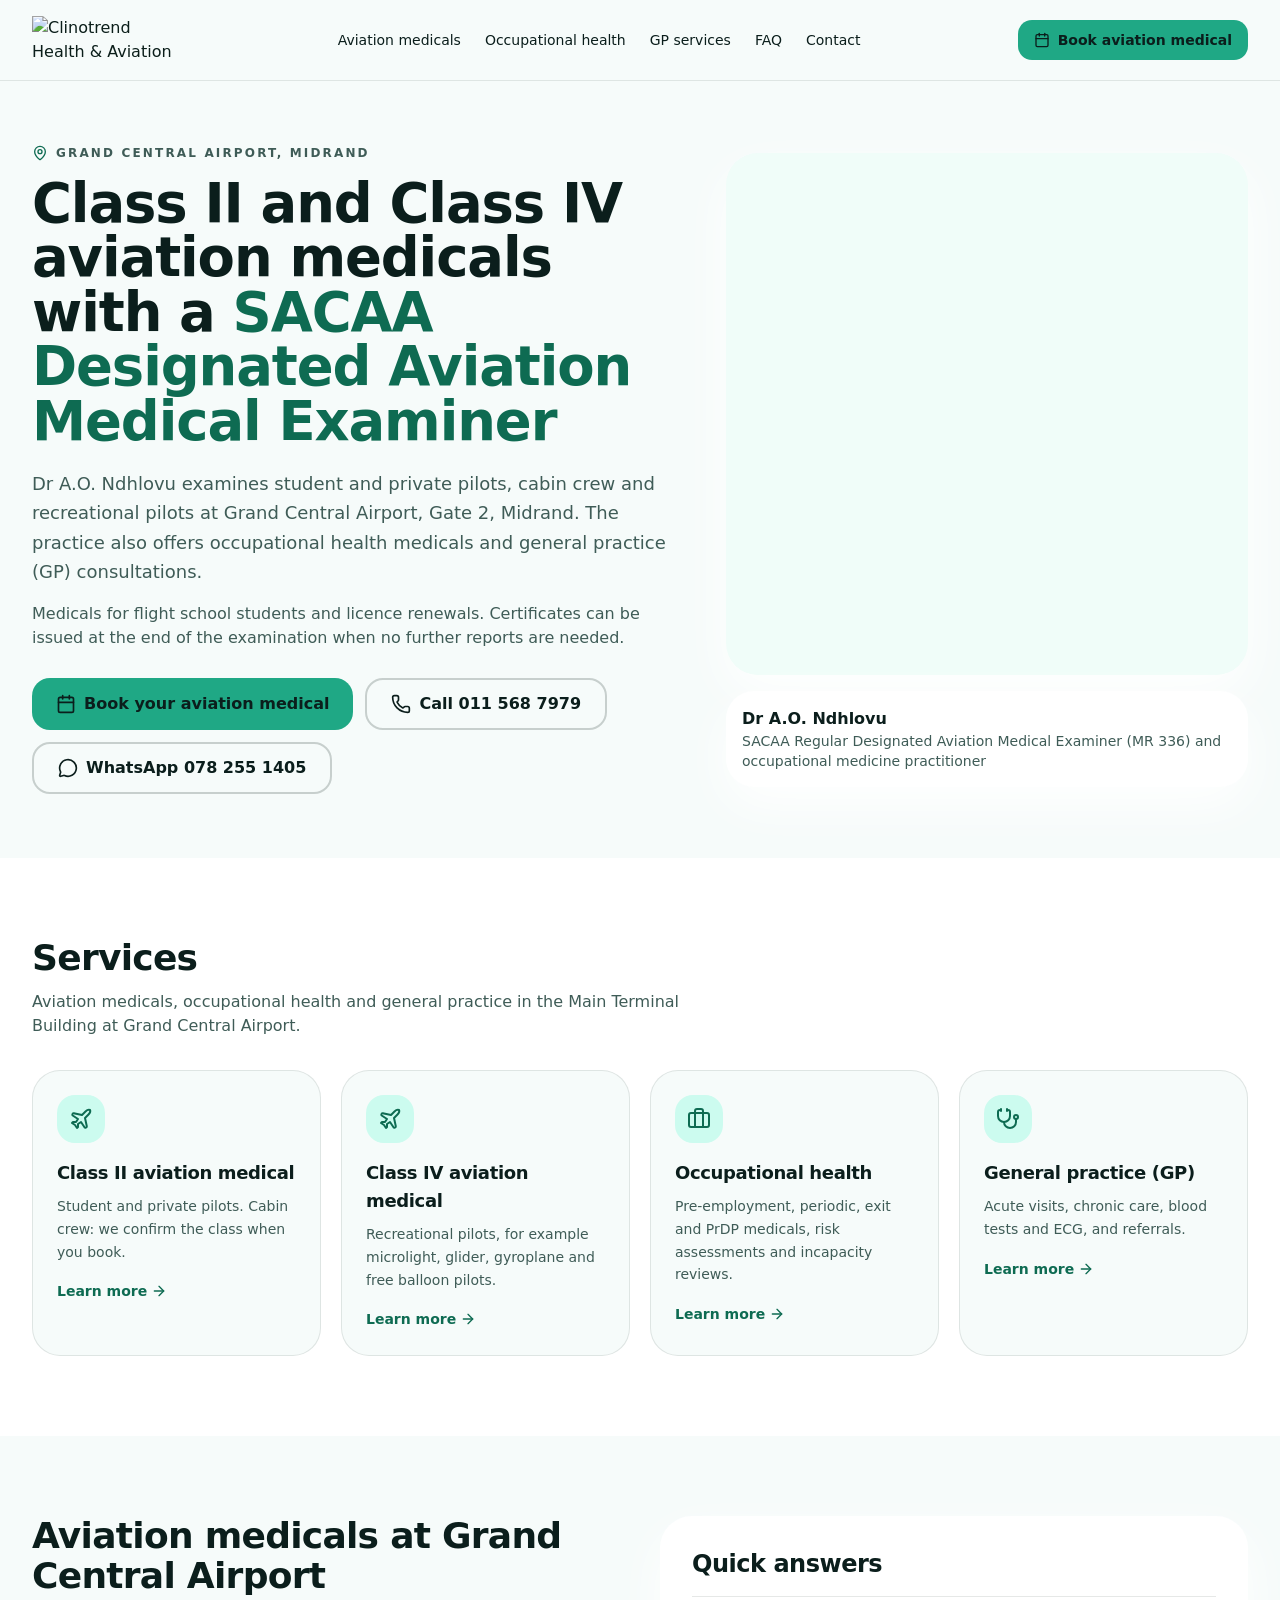
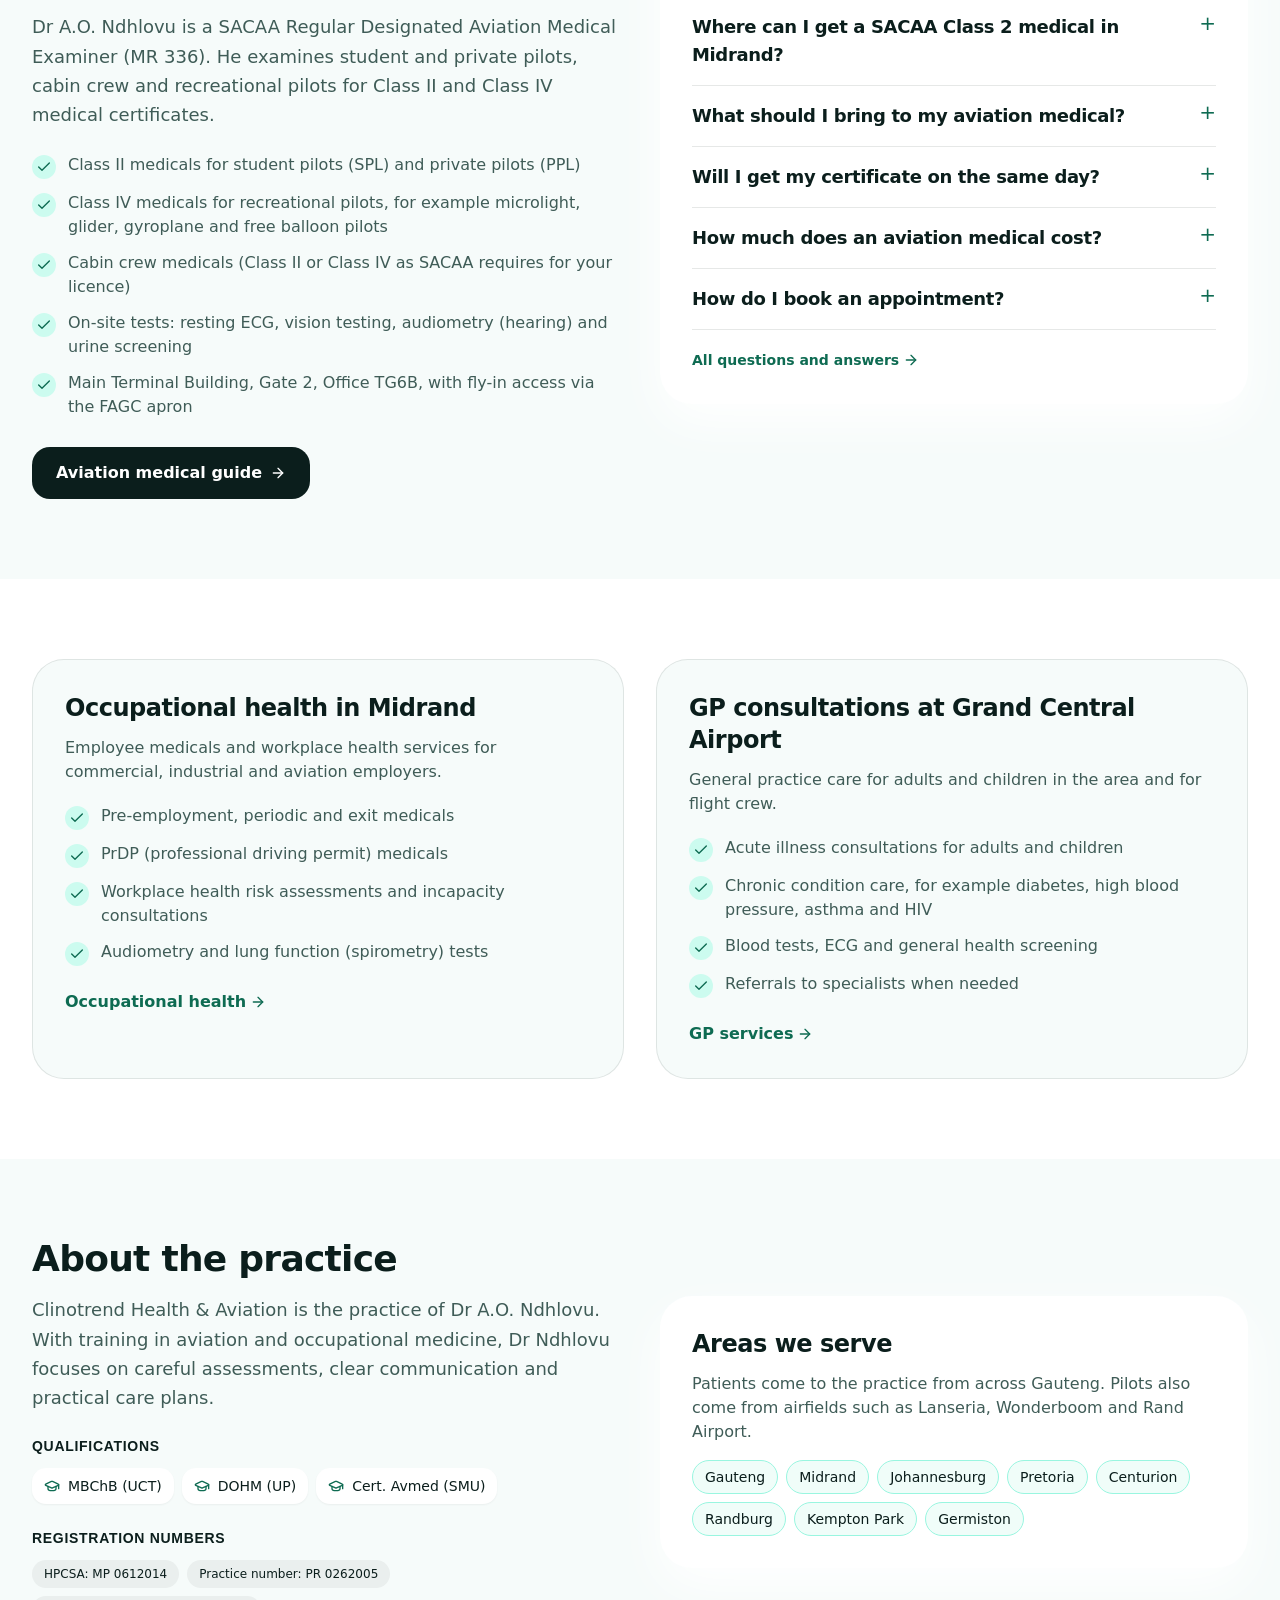
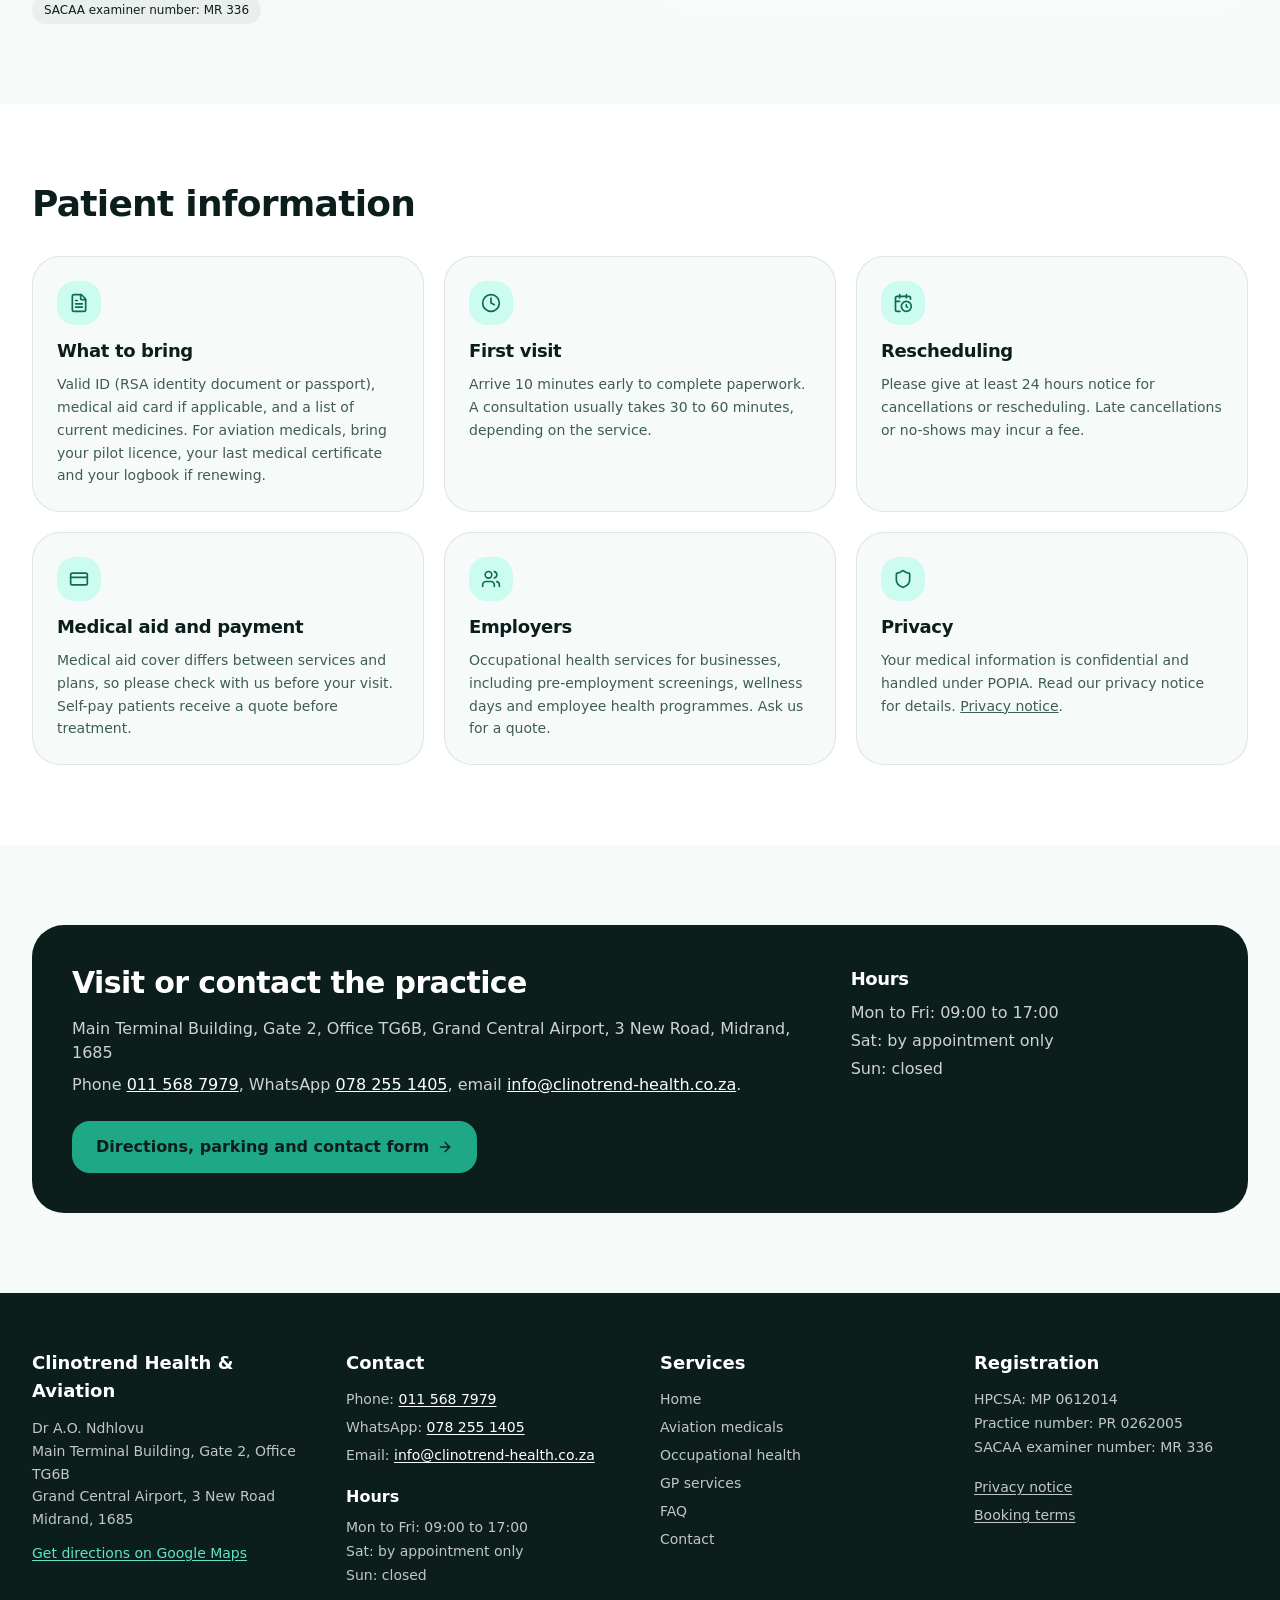
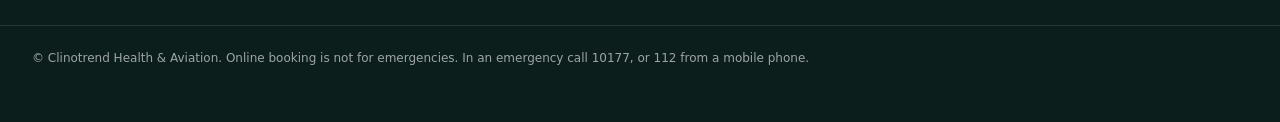
==== index.html @ b5ee5ac8 "Clinotrend site preview build" ====
<!doctype html>
<html lang="en-ZA" data-beasties-container>
  <head>
    <meta charset="UTF-8">
    <meta name="viewport" content="width=device-width, initial-scale=1.0, viewport-fit=cover">
    <title>Aviation Medicals Midrand, Class II and IV | Dr A.O. Ndhlovu | Clinotrend</title>
    <meta name="description" content="Class II and Class IV aviation medicals with a SACAA Designated Aviation Medical Examiner at Grand Central Airport, Midrand, Gauteng. Occupational health and GP care. Book online or call 011 568 7979.">
    <meta name="robots" content="noindex, nofollow">
    <meta property="og:type" content="website">
    <meta property="og:site_name" content="Clinotrend Health &amp; Aviation">
    <meta property="og:locale" content="en_ZA">
    <meta property="og:url" content="https://clinotrend-health.co.za/">
    <meta property="og:title" content="Aviation Medicals Midrand, Class II and IV | Dr A.O. Ndhlovu | Clinotrend">
    <meta property="og:description" content="Class II and Class IV aviation medicals with a SACAA Designated Aviation Medical Examiner at Grand Central Airport, Midrand, Gauteng. Occupational health and GP care. Book online or call 011 568 7979.">
    <meta property="og:image" content="https://clinotrend-health.co.za/images/og-image.png">
    <meta property="og:image:type" content="image/png">
    <meta property="og:image:width" content="1200">
    <meta property="og:image:height" content="630">
    <meta property="og:image:alt" content="Clinotrend Health &amp; Aviation, Dr A.O. Ndhlovu, Grand Central Airport, Midrand">
    <meta name="twitter:card" content="summary_large_image">
    <meta name="twitter:title" content="Aviation Medicals Midrand, Class II and IV | Dr A.O. Ndhlovu | Clinotrend">
    <meta name="twitter:description" content="Class II and Class IV aviation medicals with a SACAA Designated Aviation Medical Examiner at Grand Central Airport, Midrand, Gauteng. Occupational health and GP care. Book online or call 011 568 7979.">
    <meta name="twitter:image" content="https://clinotrend-health.co.za/images/og-image.png">
    <link rel="preload" href="/clinotrend-preview/assets/inter-latin-400-normal-C38fXH4l.woff2" as="font" type="font/woff2" crossorigin>
    <link rel="preload" href="/clinotrend-preview/assets/montserrat-latin-700-normal-BdjcYUrC.woff2" as="font" type="font/woff2" crossorigin>
    <link rel="preload" as="image" type="image/webp" imagesrcset="/clinotrend-preview/images/team_portrait-480.webp 480w, /clinotrend-preview/images/team_portrait-640.webp 640w, /clinotrend-preview/images/team_portrait-800.webp 800w, /clinotrend-preview/images/team_portrait.webp 1200w" imagesizes="(min-width: 1024px) 40vw, 100vw" fetchpriority="high">
    <script type="application/ld+json">{"@context":"https://schema.org","@graph":[{"@type":"MedicalClinic","@id":"https://clinotrend-health.co.za/#clinic","name":"Clinotrend Health & Aviation","alternateName":["ClinoTrend Health & Aviation","Dr A.O. Ndhlovu, Clinotrend Health & Aviation"],"url":"https://clinotrend-health.co.za/","logo":"https://clinotrend-health.co.za/logo-square-512.png","image":["https://clinotrend-health.co.za/images/og-image.png","https://clinotrend-health.co.za/images/team_portrait.jpg"],"description":"Aviation medicals (SACAA Class II and Class IV), occupational health and GP care with Dr A.O. Ndhlovu at Grand Central Airport, Midrand.","telephone":"+27 11 568 7979","email":"info@clinotrend-health.co.za","address":{"@type":"PostalAddress","streetAddress":"Grand Central Airport, 3 New Road, Main Terminal Building, Gate 2, Office TG6B","addressLocality":"Midrand","addressRegion":"Gauteng","postalCode":"1685","addressCountry":"ZA"},"geo":{"@type":"GeoCoordinates","latitude":-25.98926,"longitude":28.140795},"hasMap":"https://www.google.com/maps/search/?api=1&query=-25.98926%2C28.140795","openingHoursSpecification":[{"@type":"OpeningHoursSpecification","dayOfWeek":["Monday","Tuesday","Wednesday","Thursday","Friday"],"opens":"09:00","closes":"17:00"}],"areaServed":[{"@type":"AdministrativeArea","name":"Gauteng"},{"@type":"City","name":"Midrand"},{"@type":"City","name":"Johannesburg"},{"@type":"City","name":"Pretoria"},{"@type":"City","name":"Centurion"},{"@type":"City","name":"Randburg"},{"@type":"City","name":"Kempton Park"},{"@type":"City","name":"Germiston"}],"medicalSpecialty":["Occupational","PrimaryCare"],"currenciesAccepted":"ZAR","contactPoint":[{"@type":"ContactPoint","contactType":"reception","telephone":"+27 11 568 7979","email":"info@clinotrend-health.co.za","areaServed":"ZA","availableLanguage":"en"},{"@type":"ContactPoint","contactType":"WhatsApp","telephone":"+27 78 255 1405","url":"https://wa.me/27782551405","areaServed":"ZA","availableLanguage":"en"}],"availableService":[{"@type":"MedicalTest","name":"SACAA Class II aviation medical examination","url":"https://clinotrend-health.co.za/aviation-medicals/"},{"@type":"MedicalTest","name":"SACAA Class IV aviation medical examination","url":"https://clinotrend-health.co.za/aviation-medicals/"},{"@type":"MedicalProcedure","name":"Occupational health medicals (pre-employment, periodic, exit and PrDP)","url":"https://clinotrend-health.co.za/occupational-health/"},{"@type":"MedicalProcedure","name":"General practice (GP) consultation","url":"https://clinotrend-health.co.za/gp-services/"}],"employee":{"@id":"https://clinotrend-health.co.za/#physician"},"potentialAction":{"@type":"ReserveAction","target":{"@type":"EntryPoint","urlTemplate":"https://clinotrend-health.co.za/contact/","actionPlatform":["https://schema.org/DesktopWebPlatform","https://schema.org/MobileWebPlatform"]},"result":{"@type":"Reservation","name":"Appointment request"}}},{"@type":"Physician","@id":"https://clinotrend-health.co.za/#physician","name":"Dr A.O. Ndhlovu","url":"https://clinotrend-health.co.za/aviation-medicals/","image":"https://clinotrend-health.co.za/images/team_portrait.jpg","jobTitle":"SACAA Regular Designated Aviation Medical Examiner and occupational medicine practitioner","telephone":"+27 11 568 7979","address":{"@type":"PostalAddress","streetAddress":"Grand Central Airport, 3 New Road, Main Terminal Building, Gate 2, Office TG6B","addressLocality":"Midrand","addressRegion":"Gauteng","postalCode":"1685","addressCountry":"ZA"},"medicalSpecialty":["Occupational","PrimaryCare"],"hasCredential":[{"@type":"EducationalOccupationalCredential","name":"MBChB (UCT)"},{"@type":"EducationalOccupationalCredential","name":"DOHM (UP)"},{"@type":"EducationalOccupationalCredential","name":"Cert. Avmed (SMU)"},{"@type":"EducationalOccupationalCredential","name":"SACAA Regular Designated Aviation Medical Examiner, MR 336","recognizedBy":{"@type":"GovernmentOrganization","name":"South African Civil Aviation Authority","url":"https://www.caa.co.za/"}}],"worksFor":{"@id":"https://clinotrend-health.co.za/#clinic"}},{"@type":"WebSite","@id":"https://clinotrend-health.co.za/#website","url":"https://clinotrend-health.co.za/","name":"Clinotrend Health & Aviation","publisher":{"@id":"https://clinotrend-health.co.za/#clinic"},"inLanguage":"en-ZA"},{"@type":"WebPage","@id":"https://clinotrend-health.co.za/#webpage","url":"https://clinotrend-health.co.za/","name":"Clinotrend Health & Aviation, Grand Central Airport, Midrand","description":"Aviation medicals, occupational health and GP care in Midrand.","isPartOf":{"@id":"https://clinotrend-health.co.za/#website"},"about":{"@id":"https://clinotrend-health.co.za/#clinic"},"inLanguage":"en-ZA","breadcrumb":{"@id":"https://clinotrend-health.co.za/#breadcrumb"},"mainEntity":{"@id":"https://clinotrend-health.co.za/#clinic"}},{"@type":"BreadcrumbList","@id":"https://clinotrend-health.co.za/#breadcrumb","itemListElement":[{"@type":"ListItem","position":1,"name":"Home","item":"https://clinotrend-health.co.za/"}]},{"@type":"FAQPage","@id":"https://clinotrend-health.co.za/#faq","mainEntity":[{"@type":"Question","name":"Where can I get a SACAA Class 2 medical in Midrand?","acceptedAnswer":{"@type":"Answer","text":"Dr A.O. Ndhlovu is a SACAA Regular Designated Aviation Medical Examiner (DAME), number MR 336, at Clinotrend Health & Aviation, Main Terminal Building, Gate 2, Office TG6B, Grand Central Airport, 3 New Road, Midrand, 1685. He examines applicants for Class II and Class IV medical certificates. Book online, call 011 568 7979 or send a WhatsApp to 078 255 1405."}},{"@type":"Question","name":"What should I bring to my aviation medical?","acceptedAnswer":{"@type":"Answer","text":"Bring your ID or passport, any aviation licence you hold, your most recent aviation medical certificate if you have one, your pilot logbook if you are renewing, your medical aid card if applicable, a list of your medicines, and the glasses, contact lenses or hearing aids you use. If you have a medical condition, bring recent reports from your doctor or specialist. SACAA regulations require you to show proof of identity, your licence and your latest medical certificate, give your medical history and sign a declaration."}},{"@type":"Question","name":"Will I get my certificate on the same day?","acceptedAnswer":{"@type":"Answer","text":"If you meet the medical standards and no further reports are needed, the examiner can issue your certificate at the end of the examination. Some applicants need extra reports or a SACAA review before a certificate can be issued. In that case we will tell you what is needed."}},{"@type":"Question","name":"How much does an aviation medical cost?","acceptedAnswer":{"@type":"Answer","text":"Fees are not published on the website. We tell you the fee when you book. Call 011 568 7979 or send a WhatsApp to 078 255 1405 to ask."}},{"@type":"Question","name":"How do I book an appointment?","acceptedAnswer":{"@type":"Answer","text":"Use the online booking form on this website, call 011 568 7979 or send a WhatsApp to 078 255 1405. An online booking is a request: we email you when it is received and again when it is confirmed."}}]}]}</script>
    <meta name="google-site-verification" content="c-Cod2nh8BzhtL2Z1EwPkJ7djA6cgbb-r3TllKKEWe8">
    <meta name="theme-color" content="#0B1E1C">
    <meta name="geo.region" content="ZA-GP">
    <meta name="geo.placename" content="Midrand">
    <meta name="geo.position" content="-25.98926;28.140795">
    <meta name="ICBM" content="-25.98926, 28.140795">
    <link rel="icon" type="image/svg+xml" href="/clinotrend-preview/logo-icon.svg">
    <link rel="icon" type="image/png" sizes="48x48" href="/clinotrend-preview/favicon-48x48.png">
    <link rel="apple-touch-icon" sizes="180x180" href="/clinotrend-preview/apple-touch-icon.png">
    <link rel="manifest" href="/clinotrend-preview/manifest.json">
    <!-- Preview build: Google Analytics removed -->
    <script type="module" crossorigin src="/clinotrend-preview/assets/index-F3BdKBaQ.js"></script>
    <style>@font-face{font-family:Inter;font-style:normal;font-display:swap;font-weight:300;src:url(/clinotrend-preview/assets/inter-latin-300-normal-BVlfKGgI.woff2) format("woff2"),url(/clinotrend-preview/assets/inter-latin-300-normal-i8F0SvXL.woff) format("woff")}@font-face{font-family:Inter;font-style:normal;font-display:swap;font-weight:400;src:url(/clinotrend-preview/assets/inter-latin-400-normal-C38fXH4l.woff2) format("woff2"),url(/clinotrend-preview/assets/inter-latin-400-normal-CyCys3Eg.woff) format("woff")}@font-face{font-family:Inter;font-style:normal;font-display:swap;font-weight:500;src:url(/clinotrend-preview/assets/inter-latin-500-normal-Cerq10X2.woff2) format("woff2"),url(/clinotrend-preview/assets/inter-latin-500-normal-BL9OpVg8.woff) format("woff")}@font-face{font-family:Inter;font-style:normal;font-display:swap;font-weight:600;src:url(/clinotrend-preview/assets/inter-latin-600-normal-LgqL8muc.woff2) format("woff2"),url(/clinotrend-preview/assets/inter-latin-600-normal-CiBQ2DWP.woff) format("woff")}@font-face{font-family:Inter;font-style:normal;font-display:swap;font-weight:700;src:url(/clinotrend-preview/assets/inter-latin-700-normal-Yt3aPRUw.woff2) format("woff2"),url(/clinotrend-preview/assets/inter-latin-700-normal-BLAVimhd.woff) format("woff")}@font-face{font-family:Montserrat;font-style:normal;font-display:swap;font-weight:600;src:url(/clinotrend-preview/assets/montserrat-latin-600-normal-UVxSCcoG.woff2) format("woff2"),url(/clinotrend-preview/assets/montserrat-latin-600-normal-CdhFl4lI.woff) format("woff")}@font-face{font-family:Montserrat;font-style:normal;font-display:swap;font-weight:700;src:url(/clinotrend-preview/assets/montserrat-latin-700-normal-BdjcYUrC.woff2) format("woff2"),url(/clinotrend-preview/assets/montserrat-latin-700-normal-BWkrl476.woff) format("woff")}@font-face{font-family:Montserrat;font-style:normal;font-display:swap;font-weight:800;src:url(/clinotrend-preview/assets/montserrat-latin-800-normal-axpkC1rd.woff2) format("woff2"),url(/clinotrend-preview/assets/montserrat-latin-800-normal-C3dfDxXV.woff) format("woff")}*,:before,:after{--tw-border-spacing-x:0;--tw-border-spacing-y:0;--tw-translate-x:0;--tw-translate-y:0;--tw-rotate:0;--tw-skew-x:0;--tw-skew-y:0;--tw-scale-x:1;--tw-scale-y:1;--tw-pan-x: ;--tw-pan-y: ;--tw-pinch-zoom: ;--tw-scroll-snap-strictness:proximity;--tw-gradient-from-position: ;--tw-gradient-via-position: ;--tw-gradient-to-position: ;--tw-ordinal: ;--tw-slashed-zero: ;--tw-numeric-figure: ;--tw-numeric-spacing: ;--tw-numeric-fraction: ;--tw-ring-inset: ;--tw-ring-offset-width:0px;--tw-ring-offset-color:#fff;--tw-ring-color:rgb(59 130 246 / .5);--tw-ring-offset-shadow:0 0 #0000;--tw-ring-shadow:0 0 #0000;--tw-shadow:0 0 #0000;--tw-shadow-colored:0 0 #0000;--tw-blur: ;--tw-brightness: ;--tw-contrast: ;--tw-grayscale: ;--tw-hue-rotate: ;--tw-invert: ;--tw-saturate: ;--tw-sepia: ;--tw-drop-shadow: ;--tw-backdrop-blur: ;--tw-backdrop-brightness: ;--tw-backdrop-contrast: ;--tw-backdrop-grayscale: ;--tw-backdrop-hue-rotate: ;--tw-backdrop-invert: ;--tw-backdrop-opacity: ;--tw-backdrop-saturate: ;--tw-backdrop-sepia: ;--tw-contain-size: ;--tw-contain-layout: ;--tw-contain-paint: ;--tw-contain-style: }*,:before,:after{box-sizing:border-box;border-width:0;border-style:solid;border-color:#e5e7eb}:before,:after{--tw-content:""}html{line-height:1.5;-webkit-text-size-adjust:100%;-moz-tab-size:4;-o-tab-size:4;tab-size:4;font-family:Inter,system-ui,sans-serif;font-feature-settings:normal;font-variation-settings:normal;-webkit-tap-highlight-color:transparent}body{margin:0;line-height:inherit}h1,h2,h3{font-size:inherit;font-weight:inherit}a{color:inherit;text-decoration:inherit}button{font-family:inherit;font-feature-settings:inherit;font-variation-settings:inherit;font-size:100%;font-weight:inherit;line-height:inherit;letter-spacing:inherit;color:inherit;margin:0;padding:0}button{text-transform:none}button{-webkit-appearance:button;background-color:transparent;background-image:none}summary{display:list-item}h1,h2,h3,p{margin:0}ul{list-style:none;margin:0;padding:0}button{cursor:pointer}img,svg{display:block;vertical-align:middle}img{max-width:100%;height:auto}[hidden]:where(:not([hidden=until-found])){display:none}:root{--background:165 33% 97%;--foreground:168 47% 8%;--card:0 0% 100%;--card-foreground:168 47% 8%;--popover:0 0% 100%;--popover-foreground:168 47% 8%;--primary:161 65% 50%;--primary-foreground:168 47% 8%;--secondary:168 20% 30%;--secondary-foreground:0 0% 100%;--muted:165 20% 94%;--muted-foreground:168 20% 35%;--accent:161 65% 50%;--accent-foreground:168 47% 8%;--destructive:0 84.2% 60.2%;--destructive-foreground:0 0% 98%;--border:168 20% 85%;--input:168 20% 90%;--ring:161 65% 50%;--radius:.875rem}*{border-color:hsl(var(--border))}html{scroll-behavior:smooth}body{background-color:hsl(var(--background));color:hsl(var(--foreground));-webkit-font-smoothing:antialiased;-moz-osx-font-smoothing:grayscale;font-family:Inter,system-ui,-apple-system,Segoe UI,Roboto,sans-serif}h1,h2,h3{font-family:Montserrat,sans-serif;letter-spacing:-.02em;line-height:1.05}.sr-only{position:absolute;width:1px;height:1px;padding:0;margin:-1px;overflow:hidden;clip:rect(0,0,0,0);white-space:nowrap;border-width:0}.fixed{position:fixed}.relative{position:relative}.sticky{position:sticky}.inset-x-0{left:0;right:0}.bottom-0{bottom:0}.top-0{top:0}.z-40{z-index:40}.z-50{z-index:50}.mx-auto{margin-left:auto;margin-right:auto}.-mr-2{margin-right:-.5rem}.mb-2{margin-bottom:.5rem}.mb-3{margin-bottom:.75rem}.mb-4{margin-bottom:1rem}.mb-5{margin-bottom:1.25rem}.mb-6{margin-bottom:1.5rem}.mb-7{margin-bottom:1.75rem}.mb-8{margin-bottom:2rem}.mt-0\.5{margin-top:.125rem}.mt-10{margin-top:2.5rem}.mt-3{margin-top:.75rem}.mt-4{margin-top:1rem}.mt-5{margin-top:1.25rem}.mt-6{margin-top:1.5rem}.mt-7{margin-top:1.75rem}.block{display:block}.inline-block{display:inline-block}.flex{display:flex}.inline-flex{display:inline-flex}.grid{display:grid}.hidden{display:none}.h-10{height:2.5rem}.h-11{height:2.75rem}.h-12{height:3rem}.h-16{height:4rem}.h-4{height:1rem}.h-5{height:1.25rem}.h-6{height:1.5rem}.h-auto{height:auto}.min-h-screen{min-height:100vh}.w-11{width:2.75rem}.w-12{width:3rem}.w-4{width:1rem}.w-5{width:1.25rem}.w-6{width:1.5rem}.w-auto{width:auto}.w-full{width:100%}.max-w-2xl{max-width:42rem}.max-w-7xl{max-width:80rem}.flex-1{flex:1 1 0%}.shrink-0{flex-shrink:0}.cursor-pointer{cursor:pointer}.list-none{list-style-type:none}.grid-cols-3{grid-template-columns:repeat(3,minmax(0,1fr))}.flex-col{flex-direction:column}.flex-wrap{flex-wrap:wrap}.items-start{align-items:flex-start}.items-center{align-items:center}.justify-center{justify-content:center}.justify-between{justify-content:space-between}.gap-1{gap:.25rem}.gap-1\.5{gap:.375rem}.gap-10{gap:2.5rem}.gap-2{gap:.5rem}.gap-3{gap:.75rem}.gap-4{gap:1rem}.gap-5{gap:1.25rem}.gap-6{gap:1.5rem}.gap-8{gap:2rem}.space-y-1>:not([hidden])~:not([hidden]){--tw-space-y-reverse:0;margin-top:calc(.25rem * calc(1 - var(--tw-space-y-reverse)));margin-bottom:calc(.25rem * var(--tw-space-y-reverse))}.space-y-2>:not([hidden])~:not([hidden]){--tw-space-y-reverse:0;margin-top:calc(.5rem * calc(1 - var(--tw-space-y-reverse)));margin-bottom:calc(.5rem * var(--tw-space-y-reverse))}.space-y-3>:not([hidden])~:not([hidden]){--tw-space-y-reverse:0;margin-top:calc(.75rem * calc(1 - var(--tw-space-y-reverse)));margin-bottom:calc(.75rem * var(--tw-space-y-reverse))}.divide-y>:not([hidden])~:not([hidden]){--tw-divide-y-reverse:0;border-top-width:calc(1px * calc(1 - var(--tw-divide-y-reverse)));border-bottom-width:calc(1px * var(--tw-divide-y-reverse))}.divide-forest\/10>:not([hidden])~:not([hidden]){border-color:#0b1e1c1a}.overflow-hidden{overflow:hidden}.whitespace-nowrap{white-space:nowrap}.break-all{word-break:break-all}.rounded-2xl{border-radius:1.75rem}.rounded-3xl{border-radius:2rem}.rounded-full{border-radius:9999px}.rounded-lg{border-radius:var(--radius)}.rounded-xl{border-radius:calc(var(--radius) + 4px)}.border{border-width:1px}.border-2{border-width:2px}.border-y{border-top-width:1px;border-bottom-width:1px}.border-b{border-bottom-width:1px}.border-t{border-top-width:1px}.border-forest\/10{border-color:#0b1e1c1a}.border-forest\/20{border-color:#0b1e1c33}.border-mint-200{--tw-border-opacity:1;border-color:rgb(153 246 224 / var(--tw-border-opacity, 1))}.border-white\/10{border-color:#ffffff1a}.bg-\[\#0F7A40\]{--tw-bg-opacity:1;background-color:rgb(15 122 64 / var(--tw-bg-opacity, 1))}.bg-clinic-white{--tw-bg-opacity:1;background-color:rgb(246 251 250 / var(--tw-bg-opacity, 1))}.bg-clinic-white\/95{background-color:#f6fbfaf2}.bg-forest{--tw-bg-opacity:1;background-color:rgb(11 30 28 / var(--tw-bg-opacity, 1))}.bg-forest\/5{background-color:#0b1e1c0d}.bg-mint-100{--tw-bg-opacity:1;background-color:rgb(204 251 239 / var(--tw-bg-opacity, 1))}.bg-mint-50{--tw-bg-opacity:1;background-color:rgb(240 253 249 / var(--tw-bg-opacity, 1))}.bg-mint-500{--tw-bg-opacity:1;background-color:rgb(31 168 133 / var(--tw-bg-opacity, 1))}.bg-white{--tw-bg-opacity:1;background-color:rgb(255 255 255 / var(--tw-bg-opacity, 1))}.p-2{padding:.5rem}.p-4{padding:1rem}.p-6{padding:1.5rem}.px-3{padding-left:.75rem;padding-right:.75rem}.px-4{padding-left:1rem;padding-right:1rem}.px-6{padding-left:1.5rem;padding-right:1.5rem}.py-1\.5{padding-top:.375rem;padding-bottom:.375rem}.py-10{padding-top:2.5rem;padding-bottom:2.5rem}.py-14{padding-top:3.5rem;padding-bottom:3.5rem}.py-2{padding-top:.5rem;padding-bottom:.5rem}.py-2\.5{padding-top:.625rem;padding-bottom:.625rem}.py-3{padding-top:.75rem;padding-bottom:.75rem}.py-3\.5{padding-top:.875rem;padding-bottom:.875rem}.py-4{padding-top:1rem;padding-bottom:1rem}.pb-28{padding-bottom:7rem}.pt-14{padding-top:3.5rem}.pt-3{padding-top:.75rem}.pt-6{padding-top:1.5rem}.font-display{font-family:Montserrat,system-ui,sans-serif}.text-2xl{font-size:1.5rem;line-height:2rem}.text-3xl{font-size:1.875rem;line-height:2.25rem}.text-\[2\.1rem\]{font-size:2.1rem}.text-base{font-size:1rem;line-height:1.5rem}.text-lg{font-size:1.125rem;line-height:1.75rem}.text-sm{font-size:.875rem;line-height:1.25rem}.text-xl{font-size:1.25rem;line-height:1.75rem}.text-xs{font-size:.75rem;line-height:1rem}.font-bold{font-weight:700}.font-medium{font-weight:500}.font-semibold{font-weight:600}.uppercase{text-transform:uppercase}.leading-\[1\.05\]{line-height:1.05}.leading-none{line-height:1}.leading-relaxed{line-height:1.625}.leading-snug{line-height:1.375}.tracking-\[0\.18em\]{letter-spacing:.18em}.tracking-wider{letter-spacing:.05em}.text-forest{--tw-text-opacity:1;color:rgb(11 30 28 / var(--tw-text-opacity, 1))}.text-forest-light{--tw-text-opacity:1;color:rgb(63 92 87 / var(--tw-text-opacity, 1))}.text-mint-300{--tw-text-opacity:1;color:rgb(94 228 196 / var(--tw-text-opacity, 1))}.text-mint-700{--tw-text-opacity:1;color:rgb(14 107 82 / var(--tw-text-opacity, 1))}.text-white{--tw-text-opacity:1;color:rgb(255 255 255 / var(--tw-text-opacity, 1))}.text-white\/60{color:#fff9}.text-white\/75{color:#ffffffbf}.text-white\/80{color:#fffc}.underline{text-decoration-line:underline}.underline-offset-2{text-underline-offset:2px}.shadow-card{--tw-shadow:0 18px 50px rgba(11, 30, 28, .1);--tw-shadow-colored:0 18px 50px var(--tw-shadow-color);box-shadow:var(--tw-ring-offset-shadow, 0 0 #0000),var(--tw-ring-shadow, 0 0 #0000),var(--tw-shadow)}.shadow-sm{--tw-shadow:0 1px 2px 0 rgb(0 0 0 / .05);--tw-shadow-colored:0 1px 2px 0 var(--tw-shadow-color);box-shadow:var(--tw-ring-offset-shadow, 0 0 #0000),var(--tw-ring-shadow, 0 0 #0000),var(--tw-shadow)}.shadow-card{--tw-shadow-color:hsl(var(--card));--tw-shadow:var(--tw-shadow-colored)}.backdrop-blur{--tw-backdrop-blur:blur(8px);-webkit-backdrop-filter:var(--tw-backdrop-blur) var(--tw-backdrop-brightness) var(--tw-backdrop-contrast) var(--tw-backdrop-grayscale) var(--tw-backdrop-hue-rotate) var(--tw-backdrop-invert) var(--tw-backdrop-opacity) var(--tw-backdrop-saturate) var(--tw-backdrop-sepia);backdrop-filter:var(--tw-backdrop-blur) var(--tw-backdrop-brightness) var(--tw-backdrop-contrast) var(--tw-backdrop-grayscale) var(--tw-backdrop-hue-rotate) var(--tw-backdrop-invert) var(--tw-backdrop-opacity) var(--tw-backdrop-saturate) var(--tw-backdrop-sepia)}.transition{transition-property:color,background-color,border-color,text-decoration-color,fill,stroke,opacity,box-shadow,transform,filter,backdrop-filter;transition-timing-function:cubic-bezier(.4,0,.2,1);transition-duration:.15s}.transition-transform{transition-property:transform;transition-timing-function:cubic-bezier(.4,0,.2,1);transition-duration:.15s}.bg-forest{background-color:#0b1e1c}details>summary::-webkit-details-marker{display:none}.hover\:border-mint-500:hover{--tw-border-opacity:1;border-color:rgb(31 168 133 / var(--tw-border-opacity, 1))}.hover\:bg-forest\/5:hover{background-color:#0b1e1c0d}.hover\:bg-mint-600:hover{--tw-bg-opacity:1;background-color:rgb(21 135 102 / var(--tw-bg-opacity, 1))}.hover\:text-mint-300:hover{--tw-text-opacity:1;color:rgb(94 228 196 / var(--tw-text-opacity, 1))}.hover\:text-mint-700:hover{--tw-text-opacity:1;color:rgb(14 107 82 / var(--tw-text-opacity, 1))}.hover\:shadow-card:hover{--tw-shadow:0 18px 50px rgba(11, 30, 28, .1);--tw-shadow-colored:0 18px 50px var(--tw-shadow-color);box-shadow:var(--tw-ring-offset-shadow, 0 0 #0000),var(--tw-ring-shadow, 0 0 #0000),var(--tw-shadow)}.hover\:shadow-card:hover{--tw-shadow-color:hsl(var(--card));--tw-shadow:var(--tw-shadow-colored)}.focus\:not-sr-only:focus{position:static;width:auto;height:auto;padding:0;margin:0;overflow:visible;clip:auto;white-space:normal}.focus\:absolute:focus{position:absolute}.focus\:z-\[60\]:focus{z-index:60}.focus\:bg-white:focus{--tw-bg-opacity:1;background-color:rgb(255 255 255 / var(--tw-bg-opacity, 1))}.focus\:p-3:focus{padding:.75rem}@media(min-width:640px){.sm\:grid-cols-2{grid-template-columns:repeat(2,minmax(0,1fr))}.sm\:flex-row{flex-direction:row}.sm\:px-6{padding-left:1.5rem;padding-right:1.5rem}.sm\:text-5xl{font-size:3rem;line-height:1}}@media(min-width:768px){.md\:grid-cols-2{grid-template-columns:repeat(2,minmax(0,1fr))}}@media(min-width:1024px){.lg\:col-span-2{grid-column:span 2 / span 2}.lg\:hidden{display:none}.lg\:h-12{height:3rem}.lg\:h-20{height:5rem}.lg\:grid-cols-2{grid-template-columns:repeat(2,minmax(0,1fr))}.lg\:grid-cols-3{grid-template-columns:repeat(3,minmax(0,1fr))}.lg\:grid-cols-4{grid-template-columns:repeat(4,minmax(0,1fr))}.lg\:grid-cols-\[1\.1fr_0\.9fr\]{grid-template-columns:1.1fr .9fr}.lg\:gap-14{gap:3.5rem}.lg\:p-10{padding:2.5rem}.lg\:p-8{padding:2rem}.lg\:px-8{padding-left:2rem;padding-right:2rem}.lg\:py-16{padding-top:4rem;padding-bottom:4rem}.lg\:py-20{padding-top:5rem;padding-bottom:5rem}.lg\:pb-14{padding-bottom:3.5rem}.lg\:text-4xl{font-size:2.25rem;line-height:2.5rem}.lg\:text-\[3\.4rem\]{font-size:3.4rem}.lg\:text-lg{font-size:1.125rem;line-height:1.75rem}}@media(min-width:1280px){.xl\:flex{display:flex}.xl\:hidden{display:none}}@media(min-width:1536px){.\32xl\:flex{display:flex}}</style><link rel="stylesheet" crossorigin href="/clinotrend-preview/assets/index-D94FS9xV.css" media="print" onload="this.media='all'"><noscript><link rel="stylesheet" crossorigin href="/clinotrend-preview/assets/index-D94FS9xV.css"></noscript>
  </head>
  <body>
    <div id="root" data-route="/"><link rel="preload" as="image" imagesrcset="/clinotrend-preview/images/logo-300.png 300w, /clinotrend-preview/images/logo-480.png 480w" imagesizes="150px"><!--$--><!--/$--><div class="min-h-screen bg-clinic-white flex flex-col"><a href="#main" class="sr-only focus:not-sr-only focus:absolute focus:z-[60] focus:bg-white focus:p-3">Skip to content</a><header class="sticky top-0 z-50 bg-clinic-white/95 backdrop-blur border-b border-forest/10"><div class="mx-auto max-w-7xl px-4 sm:px-6 lg:px-8 h-16 lg:h-20 flex items-center justify-between gap-4"><a href="/clinotrend-preview/" class="flex items-center shrink-0" aria-label="Clinotrend Health &amp; Aviation home"><img src="/clinotrend-preview/images/logo-300.png" srcset="/clinotrend-preview/images/logo-300.png 300w, /clinotrend-preview/images/logo-480.png 480w" sizes="150px" alt="Clinotrend Health &amp; Aviation" width="300" height="97" class="h-10 lg:h-12 w-auto"></a><nav aria-label="Main" class="hidden xl:flex items-center gap-6"><a href="/clinotrend-preview/aviation-medicals/" class="text-sm font-medium whitespace-nowrap hover:text-mint-700 text-forest">Aviation medicals</a><a href="/clinotrend-preview/occupational-health/" class="text-sm font-medium whitespace-nowrap hover:text-mint-700 text-forest">Occupational health</a><a href="/clinotrend-preview/gp-services/" class="text-sm font-medium whitespace-nowrap hover:text-mint-700 text-forest">GP services</a><a href="/clinotrend-preview/faq/" class="text-sm font-medium whitespace-nowrap hover:text-mint-700 text-forest">FAQ</a><a href="/clinotrend-preview/contact/" class="text-sm font-medium whitespace-nowrap hover:text-mint-700 text-forest">Contact</a></nav><div class="hidden xl:flex items-center gap-3"><a href="tel:+27115687979" class="hidden 2xl:flex items-center gap-2 text-sm font-medium text-forest hover:text-mint-700"><svg xmlns="http://www.w3.org/2000/svg" width="24" height="24" viewBox="0 0 24 24" fill="none" stroke="currentColor" stroke-width="2" stroke-linecap="round" stroke-linejoin="round" class="lucide lucide-phone w-4 h-4" aria-hidden="true"><path d="M13.832 16.568a1 1 0 0 0 1.213-.303l.355-.465A2 2 0 0 1 17 15h3a2 2 0 0 1 2 2v3a2 2 0 0 1-2 2A18 18 0 0 1 2 4a2 2 0 0 1 2-2h3a2 2 0 0 1 2 2v3a2 2 0 0 1-.8 1.6l-.468.351a1 1 0 0 0-.292 1.233 14 14 0 0 0 6.392 6.384"/></svg>011 568 7979</a><button type="button" class="flex items-center gap-2 bg-mint-500 hover:bg-mint-600 text-forest font-semibold text-sm px-4 py-2.5 rounded-lg"><svg xmlns="http://www.w3.org/2000/svg" width="24" height="24" viewBox="0 0 24 24" fill="none" stroke="currentColor" stroke-width="2" stroke-linecap="round" stroke-linejoin="round" class="lucide lucide-calendar w-4 h-4" aria-hidden="true"><path d="M8 2v4"/><path d="M16 2v4"/><rect width="18" height="18" x="3" y="4" rx="2"/><path d="M3 10h18"/></svg>Book aviation medical</button></div><button type="button" class="xl:hidden p-2 -mr-2" aria-label="Open menu" aria-expanded="false" aria-controls="mobile-menu"><svg xmlns="http://www.w3.org/2000/svg" width="24" height="24" viewBox="0 0 24 24" fill="none" stroke="currentColor" stroke-width="2" stroke-linecap="round" stroke-linejoin="round" class="lucide lucide-menu w-6 h-6 text-forest" aria-hidden="true"><path d="M4 5h16"/><path d="M4 12h16"/><path d="M4 19h16"/></svg></button></div><div id="mobile-menu" hidden class="xl:hidden border-t border-forest/10 bg-clinic-white"><nav aria-label="Mobile" class="px-4 py-4 flex flex-col gap-1"><a href="/clinotrend-preview/" class="py-3 text-lg font-display font-semibold text-forest">Home</a><a href="/clinotrend-preview/aviation-medicals/" class="py-3 text-lg font-display font-semibold text-forest">Aviation medicals</a><a href="/clinotrend-preview/occupational-health/" class="py-3 text-lg font-display font-semibold text-forest">Occupational health</a><a href="/clinotrend-preview/gp-services/" class="py-3 text-lg font-display font-semibold text-forest">GP services</a><a href="/clinotrend-preview/faq/" class="py-3 text-lg font-display font-semibold text-forest">FAQ</a><a href="/clinotrend-preview/contact/" class="py-3 text-lg font-display font-semibold text-forest">Contact</a><div class="flex flex-col gap-2 pt-3"><button type="button" class="bg-mint-500 text-forest font-semibold py-3 rounded-lg">Book aviation medical</button><button type="button" class="border-2 border-forest/20 text-forest font-semibold py-3 rounded-lg">Book occupational or GP</button></div></nav></div></header><main id="main" class="flex-1"><section class="bg-clinic-white"><div class="mx-auto max-w-7xl px-4 sm:px-6 lg:px-8 grid lg:grid-cols-[1.1fr_0.9fr] gap-10 lg:gap-14 items-center py-10 lg:py-16"><div><p class="flex items-center gap-2 text-xs font-semibold tracking-[0.18em] uppercase text-forest-light mb-4"><svg xmlns="http://www.w3.org/2000/svg" width="24" height="24" viewBox="0 0 24 24" fill="none" stroke="currentColor" stroke-width="2" stroke-linecap="round" stroke-linejoin="round" class="lucide lucide-map-pin w-4 h-4 text-mint-700" aria-hidden="true"><path d="M20 10c0 4.993-5.539 10.193-7.399 11.799a1 1 0 0 1-1.202 0C9.539 20.193 4 14.993 4 10a8 8 0 0 1 16 0"/><circle cx="12" cy="10" r="3"/></svg>Grand Central Airport, Midrand</p><h1 class="font-display font-bold text-forest text-[2.1rem] sm:text-5xl lg:text-[3.4rem] leading-[1.05] mb-5">Class II and Class IV aviation medicals with a <span class="text-mint-700">SACAA Designated Aviation Medical Examiner</span></h1><p class="text-forest-light text-lg leading-relaxed mb-4">Dr A.O. Ndhlovu<!-- --> examines student and private pilots, cabin crew and recreational pilots at Grand Central Airport, Gate 2, Midrand. The practice also offers occupational health medicals and general practice (GP) consultations.</p><p class="text-forest-light mb-7">Medicals for flight school students and licence renewals. Certificates can be issued at the end of the examination when no further reports are needed.</p><div class="flex flex-col sm:flex-row flex-wrap gap-3"><button type="button" class="inline-flex items-center justify-center gap-2 bg-mint-500 hover:bg-mint-600 text-forest font-semibold px-6 py-3.5 rounded-xl"><svg xmlns="http://www.w3.org/2000/svg" width="24" height="24" viewBox="0 0 24 24" fill="none" stroke="currentColor" stroke-width="2" stroke-linecap="round" stroke-linejoin="round" class="lucide lucide-calendar w-5 h-5" aria-hidden="true"><path d="M8 2v4"/><path d="M16 2v4"/><rect width="18" height="18" x="3" y="4" rx="2"/><path d="M3 10h18"/></svg>Book your aviation medical</button><a href="tel:+27115687979" class="inline-flex items-center justify-center gap-2 border-2 border-forest/20 text-forest font-semibold px-6 py-3 rounded-xl hover:bg-forest/5"><svg xmlns="http://www.w3.org/2000/svg" width="24" height="24" viewBox="0 0 24 24" fill="none" stroke="currentColor" stroke-width="2" stroke-linecap="round" stroke-linejoin="round" class="lucide lucide-phone w-5 h-5" aria-hidden="true"><path d="M13.832 16.568a1 1 0 0 0 1.213-.303l.355-.465A2 2 0 0 1 17 15h3a2 2 0 0 1 2 2v3a2 2 0 0 1-2 2A18 18 0 0 1 2 4a2 2 0 0 1 2-2h3a2 2 0 0 1 2 2v3a2 2 0 0 1-.8 1.6l-.468.351a1 1 0 0 0-.292 1.233 14 14 0 0 0 6.392 6.384"/></svg>Call <!-- -->011 568 7979</a><a href="https://wa.me/27782551405" target="_blank" rel="noopener noreferrer" class="inline-flex items-center justify-center gap-2 border-2 border-forest/20 text-forest font-semibold px-6 py-3 rounded-xl hover:bg-forest/5"><svg xmlns="http://www.w3.org/2000/svg" width="24" height="24" viewBox="0 0 24 24" fill="none" stroke="currentColor" stroke-width="2" stroke-linecap="round" stroke-linejoin="round" class="lucide lucide-message-circle w-5 h-5" aria-hidden="true"><path d="M2.992 16.342a2 2 0 0 1 .094 1.167l-1.065 3.29a1 1 0 0 0 1.236 1.168l3.413-.998a2 2 0 0 1 1.099.092 10 10 0 1 0-4.777-4.719"/></svg>WhatsApp <!-- -->078 255 1405</a></div></div><div class="relative"><div class="rounded-3xl overflow-hidden shadow-card bg-mint-50"><picture><source type="image/webp" srcset="/clinotrend-preview/images/team_portrait-480.webp 480w, /clinotrend-preview/images/team_portrait-640.webp 640w, /clinotrend-preview/images/team_portrait-800.webp 800w, /clinotrend-preview/images/team_portrait.webp 1200w" sizes="(min-width: 1024px) 40vw, 100vw"><img src="/clinotrend-preview/images/team_portrait.jpg" srcset="/clinotrend-preview/images/team_portrait-480.jpg 480w, /clinotrend-preview/images/team_portrait-640.jpg 640w, /clinotrend-preview/images/team_portrait-800.jpg 800w, /clinotrend-preview/images/team_portrait.jpg 1200w" sizes="(min-width: 1024px) 40vw, 100vw" alt="Dr A.O. Ndhlovu, SACAA Designated Aviation Medical Examiner, Clinotrend Health &amp; Aviation" width="1200" height="901" loading="eager" decoding="sync" fetchpriority="high" class="w-full h-auto"></picture></div><div class="mt-4 bg-white rounded-2xl p-4 shadow-card"><p class="font-display font-bold text-forest">Dr A.O. Ndhlovu</p><p class="text-sm text-forest-light">SACAA Regular Designated Aviation Medical Examiner (MR 336) and occupational medicine practitioner</p></div></div></div></section><section id="services" class="py-14 lg:py-20 bg-white "><div class="mx-auto max-w-7xl px-4 sm:px-6 lg:px-8 "><h2 class="font-display font-bold text-3xl lg:text-4xl text-forest mb-3">Services</h2><p class="text-forest-light mb-8 max-w-2xl">Aviation medicals, occupational health and general practice in the Main Terminal Building at Grand Central Airport.</p><div class="grid sm:grid-cols-2 lg:grid-cols-4 gap-5"><a href="/clinotrend-preview/aviation-medicals/" class="group block bg-clinic-white rounded-2xl p-6 border border-forest/10 hover:border-mint-500 hover:shadow-card transition"><span class="w-12 h-12 rounded-xl bg-mint-100 flex items-center justify-center mb-4"><svg xmlns="http://www.w3.org/2000/svg" width="24" height="24" viewBox="0 0 24 24" fill="none" stroke="currentColor" stroke-width="2" stroke-linecap="round" stroke-linejoin="round" class="lucide lucide-plane w-6 h-6 text-mint-700" aria-hidden="true"><path d="M17.8 19.2 16 11l3.5-3.5C21 6 21.5 4 21 3c-1-.5-3 0-4.5 1.5L13 8 4.8 6.2c-.5-.1-.9.1-1.1.5l-.3.5c-.2.5-.1 1 .3 1.3L9 12l-2 3H4l-1 1 3 2 2 3 1-1v-3l3-2 3.5 5.3c.3.4.8.5 1.3.3l.5-.2c.4-.3.6-.7.5-1.2z"/></svg></span><h3 class="font-display font-bold text-lg text-forest mb-2">Class II aviation medical</h3><p class="text-sm text-forest-light leading-relaxed mb-4">Student and private pilots. Cabin crew: we confirm the class when you book.</p><span class="inline-flex items-center gap-1 text-sm font-semibold text-mint-700">Learn more<svg xmlns="http://www.w3.org/2000/svg" width="24" height="24" viewBox="0 0 24 24" fill="none" stroke="currentColor" stroke-width="2" stroke-linecap="round" stroke-linejoin="round" class="lucide lucide-arrow-right w-4 h-4" aria-hidden="true"><path d="M5 12h14"/><path d="m12 5 7 7-7 7"/></svg></span></a><a href="/clinotrend-preview/aviation-medicals/" class="group block bg-clinic-white rounded-2xl p-6 border border-forest/10 hover:border-mint-500 hover:shadow-card transition"><span class="w-12 h-12 rounded-xl bg-mint-100 flex items-center justify-center mb-4"><svg xmlns="http://www.w3.org/2000/svg" width="24" height="24" viewBox="0 0 24 24" fill="none" stroke="currentColor" stroke-width="2" stroke-linecap="round" stroke-linejoin="round" class="lucide lucide-plane w-6 h-6 text-mint-700" aria-hidden="true"><path d="M17.8 19.2 16 11l3.5-3.5C21 6 21.5 4 21 3c-1-.5-3 0-4.5 1.5L13 8 4.8 6.2c-.5-.1-.9.1-1.1.5l-.3.5c-.2.5-.1 1 .3 1.3L9 12l-2 3H4l-1 1 3 2 2 3 1-1v-3l3-2 3.5 5.3c.3.4.8.5 1.3.3l.5-.2c.4-.3.6-.7.5-1.2z"/></svg></span><h3 class="font-display font-bold text-lg text-forest mb-2">Class IV aviation medical</h3><p class="text-sm text-forest-light leading-relaxed mb-4">Recreational pilots, for example microlight, glider, gyroplane and free balloon pilots.</p><span class="inline-flex items-center gap-1 text-sm font-semibold text-mint-700">Learn more<svg xmlns="http://www.w3.org/2000/svg" width="24" height="24" viewBox="0 0 24 24" fill="none" stroke="currentColor" stroke-width="2" stroke-linecap="round" stroke-linejoin="round" class="lucide lucide-arrow-right w-4 h-4" aria-hidden="true"><path d="M5 12h14"/><path d="m12 5 7 7-7 7"/></svg></span></a><a href="/clinotrend-preview/occupational-health/" class="group block bg-clinic-white rounded-2xl p-6 border border-forest/10 hover:border-mint-500 hover:shadow-card transition"><span class="w-12 h-12 rounded-xl bg-mint-100 flex items-center justify-center mb-4"><svg xmlns="http://www.w3.org/2000/svg" width="24" height="24" viewBox="0 0 24 24" fill="none" stroke="currentColor" stroke-width="2" stroke-linecap="round" stroke-linejoin="round" class="lucide lucide-briefcase w-6 h-6 text-mint-700" aria-hidden="true"><path d="M16 20V4a2 2 0 0 0-2-2h-4a2 2 0 0 0-2 2v16"/><rect width="20" height="14" x="2" y="6" rx="2"/></svg></span><h3 class="font-display font-bold text-lg text-forest mb-2">Occupational health</h3><p class="text-sm text-forest-light leading-relaxed mb-4">Pre-employment, periodic, exit and PrDP medicals, risk assessments and incapacity reviews.</p><span class="inline-flex items-center gap-1 text-sm font-semibold text-mint-700">Learn more<svg xmlns="http://www.w3.org/2000/svg" width="24" height="24" viewBox="0 0 24 24" fill="none" stroke="currentColor" stroke-width="2" stroke-linecap="round" stroke-linejoin="round" class="lucide lucide-arrow-right w-4 h-4" aria-hidden="true"><path d="M5 12h14"/><path d="m12 5 7 7-7 7"/></svg></span></a><a href="/clinotrend-preview/gp-services/" class="group block bg-clinic-white rounded-2xl p-6 border border-forest/10 hover:border-mint-500 hover:shadow-card transition"><span class="w-12 h-12 rounded-xl bg-mint-100 flex items-center justify-center mb-4"><svg xmlns="http://www.w3.org/2000/svg" width="24" height="24" viewBox="0 0 24 24" fill="none" stroke="currentColor" stroke-width="2" stroke-linecap="round" stroke-linejoin="round" class="lucide lucide-stethoscope w-6 h-6 text-mint-700" aria-hidden="true"><path d="M11 2v2"/><path d="M5 2v2"/><path d="M5 3H4a2 2 0 0 0-2 2v4a6 6 0 0 0 12 0V5a2 2 0 0 0-2-2h-1"/><path d="M8 15a6 6 0 0 0 12 0v-3"/><circle cx="20" cy="10" r="2"/></svg></span><h3 class="font-display font-bold text-lg text-forest mb-2">General practice (GP)</h3><p class="text-sm text-forest-light leading-relaxed mb-4">Acute visits, chronic care, blood tests and ECG, and referrals.</p><span class="inline-flex items-center gap-1 text-sm font-semibold text-mint-700">Learn more<svg xmlns="http://www.w3.org/2000/svg" width="24" height="24" viewBox="0 0 24 24" fill="none" stroke="currentColor" stroke-width="2" stroke-linecap="round" stroke-linejoin="round" class="lucide lucide-arrow-right w-4 h-4" aria-hidden="true"><path d="M5 12h14"/><path d="m12 5 7 7-7 7"/></svg></span></a></div></div></section><section id="aviation" class="py-14 lg:py-20  "><div class="mx-auto max-w-7xl px-4 sm:px-6 lg:px-8 "><div class="grid lg:grid-cols-2 gap-10 items-start"><div><h2 class="font-display font-bold text-3xl lg:text-4xl text-forest mb-4">Aviation medicals at Grand Central Airport</h2><p class="text-forest-light text-lg leading-relaxed mb-6">Dr A.O. Ndhlovu<!-- --> is a SACAA Regular Designated Aviation Medical Examiner (MR 336). He examines student and private pilots, cabin crew and recreational pilots for Class II and Class IV medical certificates.</p><ul class="space-y-3"><li class="flex items-start gap-3"><span class="mt-0.5 w-6 h-6 rounded-full bg-mint-100 flex items-center justify-center shrink-0"><svg xmlns="http://www.w3.org/2000/svg" width="24" height="24" viewBox="0 0 24 24" fill="none" stroke="currentColor" stroke-width="2" stroke-linecap="round" stroke-linejoin="round" class="lucide lucide-check w-4 h-4 text-mint-700" aria-hidden="true"><path d="M20 6 9 17l-5-5"/></svg></span><span class="text-forest-light">Class II medicals for student pilots (SPL) and private pilots (PPL)</span></li><li class="flex items-start gap-3"><span class="mt-0.5 w-6 h-6 rounded-full bg-mint-100 flex items-center justify-center shrink-0"><svg xmlns="http://www.w3.org/2000/svg" width="24" height="24" viewBox="0 0 24 24" fill="none" stroke="currentColor" stroke-width="2" stroke-linecap="round" stroke-linejoin="round" class="lucide lucide-check w-4 h-4 text-mint-700" aria-hidden="true"><path d="M20 6 9 17l-5-5"/></svg></span><span class="text-forest-light">Class IV medicals for recreational pilots, for example microlight, glider, gyroplane and free balloon pilots</span></li><li class="flex items-start gap-3"><span class="mt-0.5 w-6 h-6 rounded-full bg-mint-100 flex items-center justify-center shrink-0"><svg xmlns="http://www.w3.org/2000/svg" width="24" height="24" viewBox="0 0 24 24" fill="none" stroke="currentColor" stroke-width="2" stroke-linecap="round" stroke-linejoin="round" class="lucide lucide-check w-4 h-4 text-mint-700" aria-hidden="true"><path d="M20 6 9 17l-5-5"/></svg></span><span class="text-forest-light">Cabin crew medicals (Class II or Class IV as SACAA requires for your licence)</span></li><li class="flex items-start gap-3"><span class="mt-0.5 w-6 h-6 rounded-full bg-mint-100 flex items-center justify-center shrink-0"><svg xmlns="http://www.w3.org/2000/svg" width="24" height="24" viewBox="0 0 24 24" fill="none" stroke="currentColor" stroke-width="2" stroke-linecap="round" stroke-linejoin="round" class="lucide lucide-check w-4 h-4 text-mint-700" aria-hidden="true"><path d="M20 6 9 17l-5-5"/></svg></span><span class="text-forest-light">On-site tests: resting ECG, vision testing, audiometry (hearing) and urine screening</span></li><li class="flex items-start gap-3"><span class="mt-0.5 w-6 h-6 rounded-full bg-mint-100 flex items-center justify-center shrink-0"><svg xmlns="http://www.w3.org/2000/svg" width="24" height="24" viewBox="0 0 24 24" fill="none" stroke="currentColor" stroke-width="2" stroke-linecap="round" stroke-linejoin="round" class="lucide lucide-check w-4 h-4 text-mint-700" aria-hidden="true"><path d="M20 6 9 17l-5-5"/></svg></span><span class="text-forest-light">Main Terminal Building, Gate 2, Office TG6B, with fly-in access via the FAGC apron</span></li></ul><div class="mt-7 flex flex-wrap gap-3"><a href="/clinotrend-preview/aviation-medicals/" class="inline-flex items-center gap-2 bg-forest text-white font-semibold px-6 py-3.5 rounded-xl">Aviation medical guide<svg xmlns="http://www.w3.org/2000/svg" width="24" height="24" viewBox="0 0 24 24" fill="none" stroke="currentColor" stroke-width="2" stroke-linecap="round" stroke-linejoin="round" class="lucide lucide-arrow-right w-4 h-4" aria-hidden="true"><path d="M5 12h14"/><path d="m12 5 7 7-7 7"/></svg></a></div></div><div class="bg-white rounded-3xl p-6 lg:p-8 shadow-card"><h2 class="font-display font-bold text-2xl text-forest mb-4">Quick answers</h2><div class="divide-y divide-forest/10 border-y border-forest/10"><details class="group py-4"><summary class="cursor-pointer list-none flex items-start justify-between gap-4"><h3 class="font-display font-semibold text-forest text-base lg:text-lg leading-snug">Where can I get a SACAA Class 2 medical in Midrand?</h3><span aria-hidden="true" class="text-mint-700 text-xl leading-none group-open:rotate-45 transition-transform">+</span></summary><p class="mt-3 text-forest-light leading-relaxed">Dr A.O. Ndhlovu is a SACAA Regular Designated Aviation Medical Examiner (DAME), number MR 336, at Clinotrend Health &amp; Aviation, Main Terminal Building, Gate 2, Office TG6B, Grand Central Airport, 3 New Road, Midrand, 1685. He examines applicants for Class II and Class IV medical certificates. Book online, call 011 568 7979 or send a WhatsApp to 078 255 1405.</p></details><details class="group py-4"><summary class="cursor-pointer list-none flex items-start justify-between gap-4"><h3 class="font-display font-semibold text-forest text-base lg:text-lg leading-snug">What should I bring to my aviation medical?</h3><span aria-hidden="true" class="text-mint-700 text-xl leading-none group-open:rotate-45 transition-transform">+</span></summary><p class="mt-3 text-forest-light leading-relaxed">Bring your ID or passport, any aviation licence you hold, your most recent aviation medical certificate if you have one, your pilot logbook if you are renewing, your medical aid card if applicable, a list of your medicines, and the glasses, contact lenses or hearing aids you use. If you have a medical condition, bring recent reports from your doctor or specialist. SACAA regulations require you to show proof of identity, your licence and your latest medical certificate, give your medical history and sign a declaration.</p></details><details class="group py-4"><summary class="cursor-pointer list-none flex items-start justify-between gap-4"><h3 class="font-display font-semibold text-forest text-base lg:text-lg leading-snug">Will I get my certificate on the same day?</h3><span aria-hidden="true" class="text-mint-700 text-xl leading-none group-open:rotate-45 transition-transform">+</span></summary><p class="mt-3 text-forest-light leading-relaxed">If you meet the medical standards and no further reports are needed, the examiner can issue your certificate at the end of the examination. Some applicants need extra reports or a SACAA review before a certificate can be issued. In that case we will tell you what is needed.</p></details><details class="group py-4"><summary class="cursor-pointer list-none flex items-start justify-between gap-4"><h3 class="font-display font-semibold text-forest text-base lg:text-lg leading-snug">How much does an aviation medical cost?</h3><span aria-hidden="true" class="text-mint-700 text-xl leading-none group-open:rotate-45 transition-transform">+</span></summary><p class="mt-3 text-forest-light leading-relaxed">Fees are not published on the website. We tell you the fee when you book. Call 011 568 7979 or send a WhatsApp to 078 255 1405 to ask.</p></details><details class="group py-4"><summary class="cursor-pointer list-none flex items-start justify-between gap-4"><h3 class="font-display font-semibold text-forest text-base lg:text-lg leading-snug">How do I book an appointment?</h3><span aria-hidden="true" class="text-mint-700 text-xl leading-none group-open:rotate-45 transition-transform">+</span></summary><p class="mt-3 text-forest-light leading-relaxed">Use the online booking form on this website, call 011 568 7979 or send a WhatsApp to 078 255 1405. An online booking is a request: we email you when it is received and again when it is confirmed.</p></details></div><a href="/clinotrend-preview/faq/" class="inline-flex items-center gap-1 mt-5 text-sm font-semibold text-mint-700">All questions and answers<svg xmlns="http://www.w3.org/2000/svg" width="24" height="24" viewBox="0 0 24 24" fill="none" stroke="currentColor" stroke-width="2" stroke-linecap="round" stroke-linejoin="round" class="lucide lucide-arrow-right w-4 h-4" aria-hidden="true"><path d="M5 12h14"/><path d="m12 5 7 7-7 7"/></svg></a></div></div></div></section><section class="py-14 lg:py-20 bg-white "><div class="mx-auto max-w-7xl px-4 sm:px-6 lg:px-8 "><div class="grid md:grid-cols-2 gap-8"><div class="rounded-3xl border border-forest/10 p-6 lg:p-8 bg-clinic-white"><h2 class="font-display font-bold text-2xl text-forest mb-3">Occupational health in Midrand</h2><p class="text-forest-light mb-5">Employee medicals and workplace health services for commercial, industrial and aviation employers.</p><ul class="space-y-3"><li class="flex items-start gap-3"><span class="mt-0.5 w-6 h-6 rounded-full bg-mint-100 flex items-center justify-center shrink-0"><svg xmlns="http://www.w3.org/2000/svg" width="24" height="24" viewBox="0 0 24 24" fill="none" stroke="currentColor" stroke-width="2" stroke-linecap="round" stroke-linejoin="round" class="lucide lucide-check w-4 h-4 text-mint-700" aria-hidden="true"><path d="M20 6 9 17l-5-5"/></svg></span><span class="text-forest-light">Pre-employment, periodic and exit medicals</span></li><li class="flex items-start gap-3"><span class="mt-0.5 w-6 h-6 rounded-full bg-mint-100 flex items-center justify-center shrink-0"><svg xmlns="http://www.w3.org/2000/svg" width="24" height="24" viewBox="0 0 24 24" fill="none" stroke="currentColor" stroke-width="2" stroke-linecap="round" stroke-linejoin="round" class="lucide lucide-check w-4 h-4 text-mint-700" aria-hidden="true"><path d="M20 6 9 17l-5-5"/></svg></span><span class="text-forest-light">PrDP (professional driving permit) medicals</span></li><li class="flex items-start gap-3"><span class="mt-0.5 w-6 h-6 rounded-full bg-mint-100 flex items-center justify-center shrink-0"><svg xmlns="http://www.w3.org/2000/svg" width="24" height="24" viewBox="0 0 24 24" fill="none" stroke="currentColor" stroke-width="2" stroke-linecap="round" stroke-linejoin="round" class="lucide lucide-check w-4 h-4 text-mint-700" aria-hidden="true"><path d="M20 6 9 17l-5-5"/></svg></span><span class="text-forest-light">Workplace health risk assessments and incapacity consultations</span></li><li class="flex items-start gap-3"><span class="mt-0.5 w-6 h-6 rounded-full bg-mint-100 flex items-center justify-center shrink-0"><svg xmlns="http://www.w3.org/2000/svg" width="24" height="24" viewBox="0 0 24 24" fill="none" stroke="currentColor" stroke-width="2" stroke-linecap="round" stroke-linejoin="round" class="lucide lucide-check w-4 h-4 text-mint-700" aria-hidden="true"><path d="M20 6 9 17l-5-5"/></svg></span><span class="text-forest-light">Audiometry and lung function (spirometry) tests</span></li></ul><a href="/clinotrend-preview/occupational-health/" class="inline-flex items-center gap-1 mt-6 font-semibold text-mint-700">Occupational health<svg xmlns="http://www.w3.org/2000/svg" width="24" height="24" viewBox="0 0 24 24" fill="none" stroke="currentColor" stroke-width="2" stroke-linecap="round" stroke-linejoin="round" class="lucide lucide-arrow-right w-4 h-4" aria-hidden="true"><path d="M5 12h14"/><path d="m12 5 7 7-7 7"/></svg></a></div><div class="rounded-3xl border border-forest/10 p-6 lg:p-8 bg-clinic-white"><h2 class="font-display font-bold text-2xl text-forest mb-3">GP consultations at Grand Central Airport</h2><p class="text-forest-light mb-5">General practice care for adults and children in the area and for flight crew.</p><ul class="space-y-3"><li class="flex items-start gap-3"><span class="mt-0.5 w-6 h-6 rounded-full bg-mint-100 flex items-center justify-center shrink-0"><svg xmlns="http://www.w3.org/2000/svg" width="24" height="24" viewBox="0 0 24 24" fill="none" stroke="currentColor" stroke-width="2" stroke-linecap="round" stroke-linejoin="round" class="lucide lucide-check w-4 h-4 text-mint-700" aria-hidden="true"><path d="M20 6 9 17l-5-5"/></svg></span><span class="text-forest-light">Acute illness consultations for adults and children</span></li><li class="flex items-start gap-3"><span class="mt-0.5 w-6 h-6 rounded-full bg-mint-100 flex items-center justify-center shrink-0"><svg xmlns="http://www.w3.org/2000/svg" width="24" height="24" viewBox="0 0 24 24" fill="none" stroke="currentColor" stroke-width="2" stroke-linecap="round" stroke-linejoin="round" class="lucide lucide-check w-4 h-4 text-mint-700" aria-hidden="true"><path d="M20 6 9 17l-5-5"/></svg></span><span class="text-forest-light">Chronic condition care, for example diabetes, high blood pressure, asthma and HIV</span></li><li class="flex items-start gap-3"><span class="mt-0.5 w-6 h-6 rounded-full bg-mint-100 flex items-center justify-center shrink-0"><svg xmlns="http://www.w3.org/2000/svg" width="24" height="24" viewBox="0 0 24 24" fill="none" stroke="currentColor" stroke-width="2" stroke-linecap="round" stroke-linejoin="round" class="lucide lucide-check w-4 h-4 text-mint-700" aria-hidden="true"><path d="M20 6 9 17l-5-5"/></svg></span><span class="text-forest-light">Blood tests, ECG and general health screening</span></li><li class="flex items-start gap-3"><span class="mt-0.5 w-6 h-6 rounded-full bg-mint-100 flex items-center justify-center shrink-0"><svg xmlns="http://www.w3.org/2000/svg" width="24" height="24" viewBox="0 0 24 24" fill="none" stroke="currentColor" stroke-width="2" stroke-linecap="round" stroke-linejoin="round" class="lucide lucide-check w-4 h-4 text-mint-700" aria-hidden="true"><path d="M20 6 9 17l-5-5"/></svg></span><span class="text-forest-light">Referrals to specialists when needed</span></li></ul><a href="/clinotrend-preview/gp-services/" class="inline-flex items-center gap-1 mt-6 font-semibold text-mint-700">GP services<svg xmlns="http://www.w3.org/2000/svg" width="24" height="24" viewBox="0 0 24 24" fill="none" stroke="currentColor" stroke-width="2" stroke-linecap="round" stroke-linejoin="round" class="lucide lucide-arrow-right w-4 h-4" aria-hidden="true"><path d="M5 12h14"/><path d="m12 5 7 7-7 7"/></svg></a></div></div></div></section><section id="team" class="py-14 lg:py-20  "><div class="mx-auto max-w-7xl px-4 sm:px-6 lg:px-8 "><div class="grid lg:grid-cols-2 gap-10 items-center"><div><h2 class="font-display font-bold text-3xl lg:text-4xl text-forest mb-4">About the practice</h2><p class="text-forest-light text-lg leading-relaxed mb-6">Clinotrend Health &amp; Aviation<!-- --> is the practice of <!-- -->Dr A.O. Ndhlovu<!-- -->. With training in aviation and occupational medicine, Dr Ndhlovu focuses on careful assessments, clear communication and practical care plans.</p><h3 class="text-sm font-semibold text-forest uppercase tracking-wider mb-3">Qualifications</h3><ul class="flex flex-wrap gap-2 mb-6"><li class="flex items-center gap-2 px-3 py-2 bg-white rounded-lg shadow-sm text-sm font-medium text-forest"><svg xmlns="http://www.w3.org/2000/svg" width="24" height="24" viewBox="0 0 24 24" fill="none" stroke="currentColor" stroke-width="2" stroke-linecap="round" stroke-linejoin="round" class="lucide lucide-graduation-cap w-4 h-4 text-mint-700" aria-hidden="true"><path d="M21.42 10.922a1 1 0 0 0-.019-1.838L12.83 5.18a2 2 0 0 0-1.66 0L2.6 9.08a1 1 0 0 0 0 1.832l8.57 3.908a2 2 0 0 0 1.66 0z"/><path d="M22 10v6"/><path d="M6 12.5V16a6 3 0 0 0 12 0v-3.5"/></svg>MBChB (UCT)</li><li class="flex items-center gap-2 px-3 py-2 bg-white rounded-lg shadow-sm text-sm font-medium text-forest"><svg xmlns="http://www.w3.org/2000/svg" width="24" height="24" viewBox="0 0 24 24" fill="none" stroke="currentColor" stroke-width="2" stroke-linecap="round" stroke-linejoin="round" class="lucide lucide-graduation-cap w-4 h-4 text-mint-700" aria-hidden="true"><path d="M21.42 10.922a1 1 0 0 0-.019-1.838L12.83 5.18a2 2 0 0 0-1.66 0L2.6 9.08a1 1 0 0 0 0 1.832l8.57 3.908a2 2 0 0 0 1.66 0z"/><path d="M22 10v6"/><path d="M6 12.5V16a6 3 0 0 0 12 0v-3.5"/></svg>DOHM (UP)</li><li class="flex items-center gap-2 px-3 py-2 bg-white rounded-lg shadow-sm text-sm font-medium text-forest"><svg xmlns="http://www.w3.org/2000/svg" width="24" height="24" viewBox="0 0 24 24" fill="none" stroke="currentColor" stroke-width="2" stroke-linecap="round" stroke-linejoin="round" class="lucide lucide-graduation-cap w-4 h-4 text-mint-700" aria-hidden="true"><path d="M21.42 10.922a1 1 0 0 0-.019-1.838L12.83 5.18a2 2 0 0 0-1.66 0L2.6 9.08a1 1 0 0 0 0 1.832l8.57 3.908a2 2 0 0 0 1.66 0z"/><path d="M22 10v6"/><path d="M6 12.5V16a6 3 0 0 0 12 0v-3.5"/></svg>Cert. Avmed (SMU)</li></ul><h3 class="text-sm font-semibold text-forest uppercase tracking-wider mb-3">Registration numbers</h3><ul class="flex flex-wrap gap-2"><li class="text-xs px-3 py-1.5 bg-forest/5 rounded-full text-forest">HPCSA<!-- -->: <!-- -->MP 0612014</li><li class="text-xs px-3 py-1.5 bg-forest/5 rounded-full text-forest">Practice number<!-- -->: <!-- -->PR 0262005</li><li class="text-xs px-3 py-1.5 bg-forest/5 rounded-full text-forest">SACAA examiner number<!-- -->: <!-- -->MR 336</li></ul></div><div class="bg-white rounded-3xl p-6 lg:p-8 shadow-card"><h2 class="font-display font-bold text-2xl text-forest mb-3">Areas we serve</h2><p class="text-forest-light mb-4">Patients come to the practice from across Gauteng. Pilots also come from airfields such as <!-- -->Lanseria, Wonderboom and Rand Airport<!-- -->.</p><ul class="flex flex-wrap gap-2"><li class="text-sm px-3 py-1.5 bg-mint-50 border border-mint-200 rounded-full text-forest">Gauteng</li><li class="text-sm px-3 py-1.5 bg-mint-50 border border-mint-200 rounded-full text-forest">Midrand</li><li class="text-sm px-3 py-1.5 bg-mint-50 border border-mint-200 rounded-full text-forest">Johannesburg</li><li class="text-sm px-3 py-1.5 bg-mint-50 border border-mint-200 rounded-full text-forest">Pretoria</li><li class="text-sm px-3 py-1.5 bg-mint-50 border border-mint-200 rounded-full text-forest">Centurion</li><li class="text-sm px-3 py-1.5 bg-mint-50 border border-mint-200 rounded-full text-forest">Randburg</li><li class="text-sm px-3 py-1.5 bg-mint-50 border border-mint-200 rounded-full text-forest">Kempton Park</li><li class="text-sm px-3 py-1.5 bg-mint-50 border border-mint-200 rounded-full text-forest">Germiston</li></ul></div></div></div></section><section id="patient-info" class="py-14 lg:py-20 bg-white "><div class="mx-auto max-w-7xl px-4 sm:px-6 lg:px-8 "><h2 class="font-display font-bold text-3xl lg:text-4xl text-forest mb-8">Patient information</h2><div class="grid md:grid-cols-2 lg:grid-cols-3 gap-5"><div class="rounded-2xl p-6 bg-clinic-white border border-forest/10"><span class="w-11 h-11 rounded-xl bg-mint-100 flex items-center justify-center mb-3"><svg xmlns="http://www.w3.org/2000/svg" width="24" height="24" viewBox="0 0 24 24" fill="none" stroke="currentColor" stroke-width="2" stroke-linecap="round" stroke-linejoin="round" class="lucide lucide-file-text w-5 h-5 text-mint-700" aria-hidden="true"><path d="M6 22a2 2 0 0 1-2-2V4a2 2 0 0 1 2-2h8a2.4 2.4 0 0 1 1.704.706l3.588 3.588A2.4 2.4 0 0 1 20 8v12a2 2 0 0 1-2 2z"/><path d="M14 2v5a1 1 0 0 0 1 1h5"/><path d="M10 9H8"/><path d="M16 13H8"/><path d="M16 17H8"/></svg></span><h3 class="font-display font-bold text-lg text-forest mb-2">What to bring</h3><p class="text-sm text-forest-light leading-relaxed">Valid ID (RSA identity document or passport), medical aid card if applicable, and a list of current medicines. For aviation medicals, bring your pilot licence, your last medical certificate and your logbook if renewing.</p></div><div class="rounded-2xl p-6 bg-clinic-white border border-forest/10"><span class="w-11 h-11 rounded-xl bg-mint-100 flex items-center justify-center mb-3"><svg xmlns="http://www.w3.org/2000/svg" width="24" height="24" viewBox="0 0 24 24" fill="none" stroke="currentColor" stroke-width="2" stroke-linecap="round" stroke-linejoin="round" class="lucide lucide-clock w-5 h-5 text-mint-700" aria-hidden="true"><path d="M12 6v6l4 2"/><circle cx="12" cy="12" r="10"/></svg></span><h3 class="font-display font-bold text-lg text-forest mb-2">First visit</h3><p class="text-sm text-forest-light leading-relaxed">Arrive 10 minutes early to complete paperwork. A consultation usually takes 30 to 60 minutes, depending on the service.</p></div><div class="rounded-2xl p-6 bg-clinic-white border border-forest/10"><span class="w-11 h-11 rounded-xl bg-mint-100 flex items-center justify-center mb-3"><svg xmlns="http://www.w3.org/2000/svg" width="24" height="24" viewBox="0 0 24 24" fill="none" stroke="currentColor" stroke-width="2" stroke-linecap="round" stroke-linejoin="round" class="lucide lucide-calendar-clock w-5 h-5 text-mint-700" aria-hidden="true"><path d="M16 14v2.2l1.6 1"/><path d="M16 2v4"/><path d="M21 7.5V6a2 2 0 0 0-2-2H5a2 2 0 0 0-2 2v14a2 2 0 0 0 2 2h3.5"/><path d="M3 10h5"/><path d="M8 2v4"/><circle cx="16" cy="16" r="6"/></svg></span><h3 class="font-display font-bold text-lg text-forest mb-2">Rescheduling</h3><p class="text-sm text-forest-light leading-relaxed">Please give at least 24 hours notice for cancellations or rescheduling. Late cancellations or no-shows may incur a fee.</p></div><div class="rounded-2xl p-6 bg-clinic-white border border-forest/10"><span class="w-11 h-11 rounded-xl bg-mint-100 flex items-center justify-center mb-3"><svg xmlns="http://www.w3.org/2000/svg" width="24" height="24" viewBox="0 0 24 24" fill="none" stroke="currentColor" stroke-width="2" stroke-linecap="round" stroke-linejoin="round" class="lucide lucide-credit-card w-5 h-5 text-mint-700" aria-hidden="true"><rect width="20" height="14" x="2" y="5" rx="2"/><line x1="2" x2="22" y1="10" y2="10"/></svg></span><h3 class="font-display font-bold text-lg text-forest mb-2">Medical aid and payment</h3><p class="text-sm text-forest-light leading-relaxed">Medical aid cover differs between services and plans, so please check with us before your visit. Self-pay patients receive a quote before treatment.</p></div><div class="rounded-2xl p-6 bg-clinic-white border border-forest/10"><span class="w-11 h-11 rounded-xl bg-mint-100 flex items-center justify-center mb-3"><svg xmlns="http://www.w3.org/2000/svg" width="24" height="24" viewBox="0 0 24 24" fill="none" stroke="currentColor" stroke-width="2" stroke-linecap="round" stroke-linejoin="round" class="lucide lucide-users w-5 h-5 text-mint-700" aria-hidden="true"><path d="M16 21v-2a4 4 0 0 0-4-4H6a4 4 0 0 0-4 4v2"/><path d="M16 3.128a4 4 0 0 1 0 7.744"/><path d="M22 21v-2a4 4 0 0 0-3-3.87"/><circle cx="9" cy="7" r="4"/></svg></span><h3 class="font-display font-bold text-lg text-forest mb-2">Employers</h3><p class="text-sm text-forest-light leading-relaxed">Occupational health services for businesses, including pre-employment screenings, wellness days and employee health programmes. Ask us for a quote.</p></div><div class="rounded-2xl p-6 bg-clinic-white border border-forest/10"><span class="w-11 h-11 rounded-xl bg-mint-100 flex items-center justify-center mb-3"><svg xmlns="http://www.w3.org/2000/svg" width="24" height="24" viewBox="0 0 24 24" fill="none" stroke="currentColor" stroke-width="2" stroke-linecap="round" stroke-linejoin="round" class="lucide lucide-shield w-5 h-5 text-mint-700" aria-hidden="true"><path d="M20 13c0 5-3.5 7.5-7.66 8.95a1 1 0 0 1-.67-.01C7.5 20.5 4 18 4 13V6a1 1 0 0 1 1-1c2 0 4.5-1.2 6.24-2.72a1.17 1.17 0 0 1 1.52 0C14.51 3.81 17 5 19 5a1 1 0 0 1 1 1z"/></svg></span><h3 class="font-display font-bold text-lg text-forest mb-2">Privacy</h3><p class="text-sm text-forest-light leading-relaxed">Your medical information is confidential and handled under POPIA. Read our privacy notice for details.<!-- --> <a href="/clinotrend-preview/privacy/" class="underline">Privacy notice</a>.</p></div></div></div></section><section id="contact" class="py-14 lg:py-20  "><div class="mx-auto max-w-7xl px-4 sm:px-6 lg:px-8 "><div class="rounded-3xl bg-forest text-white p-6 lg:p-10 grid lg:grid-cols-3 gap-8"><div class="lg:col-span-2"><h2 class="font-display font-bold text-3xl text-white mb-4">Visit or contact the practice</h2><p class="text-white/80 mb-2">Main Terminal Building, Gate 2, Office TG6B, Grand Central Airport, 3 New Road, Midrand, 1685</p><p class="text-white/80 mb-6">Phone <a href="tel:+27115687979" class="text-white underline">011 568 7979</a>, WhatsApp <a href="https://wa.me/27782551405" target="_blank" rel="noopener noreferrer" class="text-white underline">078 255 1405</a>, email <a href="mailto:info@clinotrend-health.co.za" class="text-white underline">info@clinotrend-health.co.za</a>.</p><a href="/clinotrend-preview/contact/" class="inline-flex items-center gap-2 bg-mint-500 text-forest font-semibold px-6 py-3.5 rounded-xl">Directions, parking and contact form<svg xmlns="http://www.w3.org/2000/svg" width="24" height="24" viewBox="0 0 24 24" fill="none" stroke="currentColor" stroke-width="2" stroke-linecap="round" stroke-linejoin="round" class="lucide lucide-arrow-right w-4 h-4" aria-hidden="true"><path d="M5 12h14"/><path d="m12 5 7 7-7 7"/></svg></a></div><div><h3 class="font-display font-semibold text-lg mb-2">Hours</h3><ul class="text-white/80 space-y-1"><li>Mon to Fri: 09:00 to 17:00</li><li>Sat: by appointment only</li><li>Sun: closed</li></ul></div></div></div></section></main><footer class="bg-forest text-white pt-14 pb-28 lg:pb-14"><div class="mx-auto max-w-7xl px-4 sm:px-6 lg:px-8 grid gap-10 md:grid-cols-2 lg:grid-cols-4"><div><p class="font-display font-bold text-lg mb-3">Clinotrend Health &amp; Aviation</p><p class="text-white/75 text-sm leading-relaxed">Dr A.O. Ndhlovu<br><span>Main Terminal Building, Gate 2, Office TG6B<br></span><span>Grand Central Airport, 3 New Road<br></span><span>Midrand, 1685<br></span></p><a href="https://www.google.com/maps/dir/?api=1&amp;destination=-25.98926%2C28.140795" target="_blank" rel="noopener noreferrer" class="inline-block mt-3 text-sm text-mint-300 underline underline-offset-2">Get directions on Google Maps</a></div><div><p class="font-display font-semibold text-lg mb-3">Contact</p><ul class="space-y-2 text-sm text-white/75"><li>Phone: <a href="tel:+27115687979" class="text-white underline underline-offset-2">011 568 7979</a></li><li>WhatsApp: <a href="https://wa.me/27782551405" target="_blank" rel="noopener noreferrer" class="text-white underline underline-offset-2">078 255 1405</a></li><li>Email: <a href="mailto:info@clinotrend-health.co.za" class="text-white underline underline-offset-2 break-all">info@clinotrend-health.co.za</a></li></ul><p class="font-display font-semibold mt-5 mb-2">Hours</p><ul class="space-y-1 text-sm text-white/75"><li>Mon to Fri: 09:00 to 17:00</li><li>Sat: by appointment only</li><li>Sun: closed</li></ul></div><div><p class="font-display font-semibold text-lg mb-3">Services</p><ul class="space-y-2 text-sm"><li><a href="/clinotrend-preview/" class="text-white/75 hover:text-mint-300">Home</a></li><li><a href="/clinotrend-preview/aviation-medicals/" class="text-white/75 hover:text-mint-300">Aviation medicals</a></li><li><a href="/clinotrend-preview/occupational-health/" class="text-white/75 hover:text-mint-300">Occupational health</a></li><li><a href="/clinotrend-preview/gp-services/" class="text-white/75 hover:text-mint-300">GP services</a></li><li><a href="/clinotrend-preview/faq/" class="text-white/75 hover:text-mint-300">FAQ</a></li><li><a href="/clinotrend-preview/contact/" class="text-white/75 hover:text-mint-300">Contact</a></li></ul></div><div><p class="font-display font-semibold text-lg mb-3">Registration</p><ul class="space-y-1 text-sm text-white/75"><li>HPCSA<!-- -->: <!-- -->MP 0612014</li><li>Practice number<!-- -->: <!-- -->PR 0262005</li><li>SACAA examiner number<!-- -->: <!-- -->MR 336</li></ul><ul class="space-y-2 text-sm mt-5"><li><a href="/clinotrend-preview/privacy/" class="text-white/75 hover:text-mint-300 underline underline-offset-2">Privacy notice</a></li><li><a href="/clinotrend-preview/terms/" class="text-white/75 hover:text-mint-300 underline underline-offset-2">Booking terms</a></li></ul></div></div><div class="mx-auto max-w-7xl px-4 sm:px-6 lg:px-8 mt-10 pt-6 border-t border-white/10 text-white/60 text-xs">© <!-- -->Clinotrend Health &amp; Aviation<!-- -->. Online booking is not for emergencies. In an emergency call 10177, or 112 from a mobile phone.</div></footer><div class="lg:hidden fixed bottom-0 inset-x-0 z-40 bg-white border-t border-forest/10 px-3 py-2 grid grid-cols-3 gap-2" role="navigation" aria-label="Quick actions"><button type="button" class="flex items-center justify-center gap-1.5 bg-mint-500 text-forest font-semibold text-sm py-3 rounded-lg"><svg xmlns="http://www.w3.org/2000/svg" width="24" height="24" viewBox="0 0 24 24" fill="none" stroke="currentColor" stroke-width="2" stroke-linecap="round" stroke-linejoin="round" class="lucide lucide-calendar w-4 h-4" aria-hidden="true"><path d="M8 2v4"/><path d="M16 2v4"/><rect width="18" height="18" x="3" y="4" rx="2"/><path d="M3 10h18"/></svg>Book medical</button><a href="tel:+27115687979" class="flex items-center justify-center gap-1.5 bg-forest text-white font-semibold text-sm py-3 rounded-lg"><svg xmlns="http://www.w3.org/2000/svg" width="24" height="24" viewBox="0 0 24 24" fill="none" stroke="currentColor" stroke-width="2" stroke-linecap="round" stroke-linejoin="round" class="lucide lucide-phone w-4 h-4" aria-hidden="true"><path d="M13.832 16.568a1 1 0 0 0 1.213-.303l.355-.465A2 2 0 0 1 17 15h3a2 2 0 0 1 2 2v3a2 2 0 0 1-2 2A18 18 0 0 1 2 4a2 2 0 0 1 2-2h3a2 2 0 0 1 2 2v3a2 2 0 0 1-.8 1.6l-.468.351a1 1 0 0 0-.292 1.233 14 14 0 0 0 6.392 6.384"/></svg>Call</a><a href="https://wa.me/27782551405" target="_blank" rel="noopener noreferrer" class="flex items-center justify-center gap-1.5 bg-[#0F7A40] text-white font-semibold text-sm py-3 rounded-lg"><svg xmlns="http://www.w3.org/2000/svg" width="24" height="24" viewBox="0 0 24 24" fill="none" stroke="currentColor" stroke-width="2" stroke-linecap="round" stroke-linejoin="round" class="lucide lucide-message-circle w-4 h-4" aria-hidden="true"><path d="M2.992 16.342a2 2 0 0 1 .094 1.167l-1.065 3.29a1 1 0 0 0 1.236 1.168l3.413-.998a2 2 0 0 1 1.099.092 10 10 0 1 0-4.777-4.719"/></svg>WhatsApp</a></div></div></div>
    <noscript>
      <p>Clinotrend Health &amp; Aviation, Dr A.O. Ndhlovu. Aviation medicals (Class II and IV), occupational health and GP care at Grand Central Airport, Gate 2, Midrand. Call 011 568 7979 or WhatsApp 078 255 1405 to book.</p>
    </noscript>
  </body>
</html>
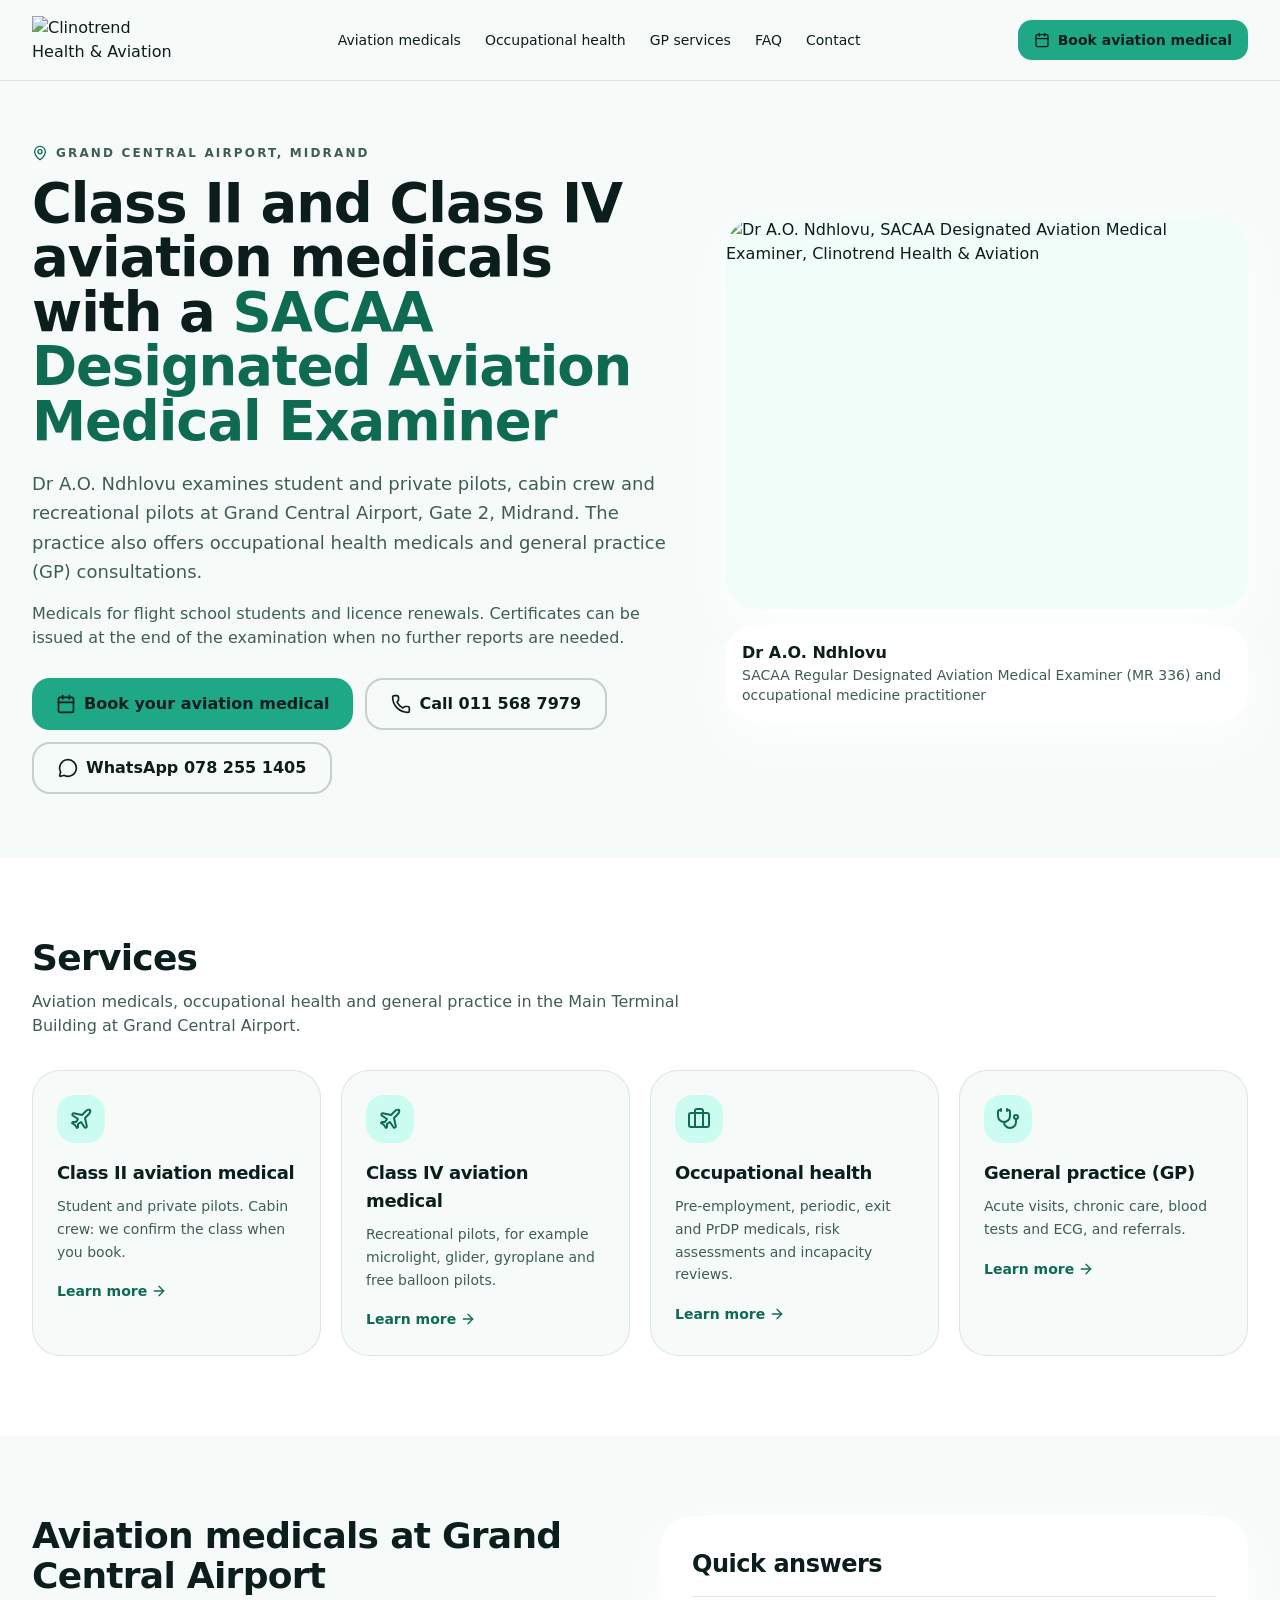
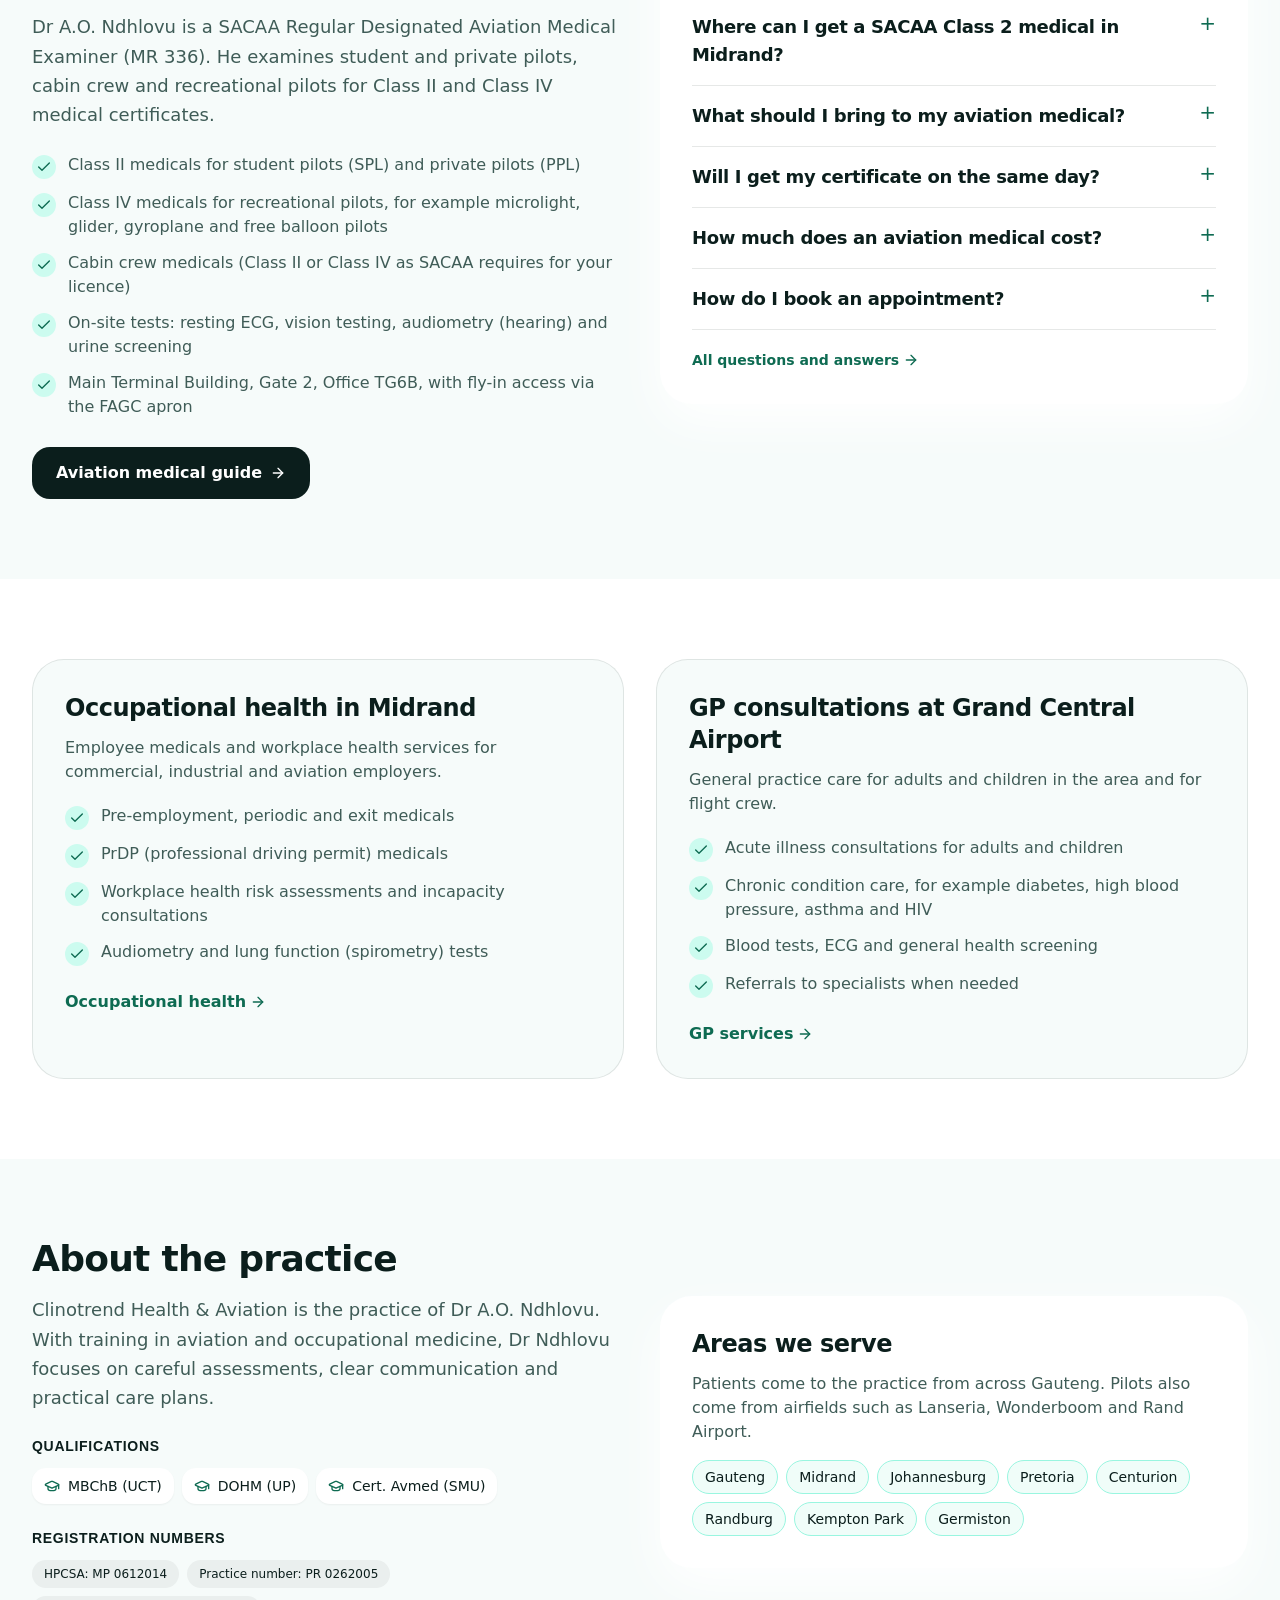
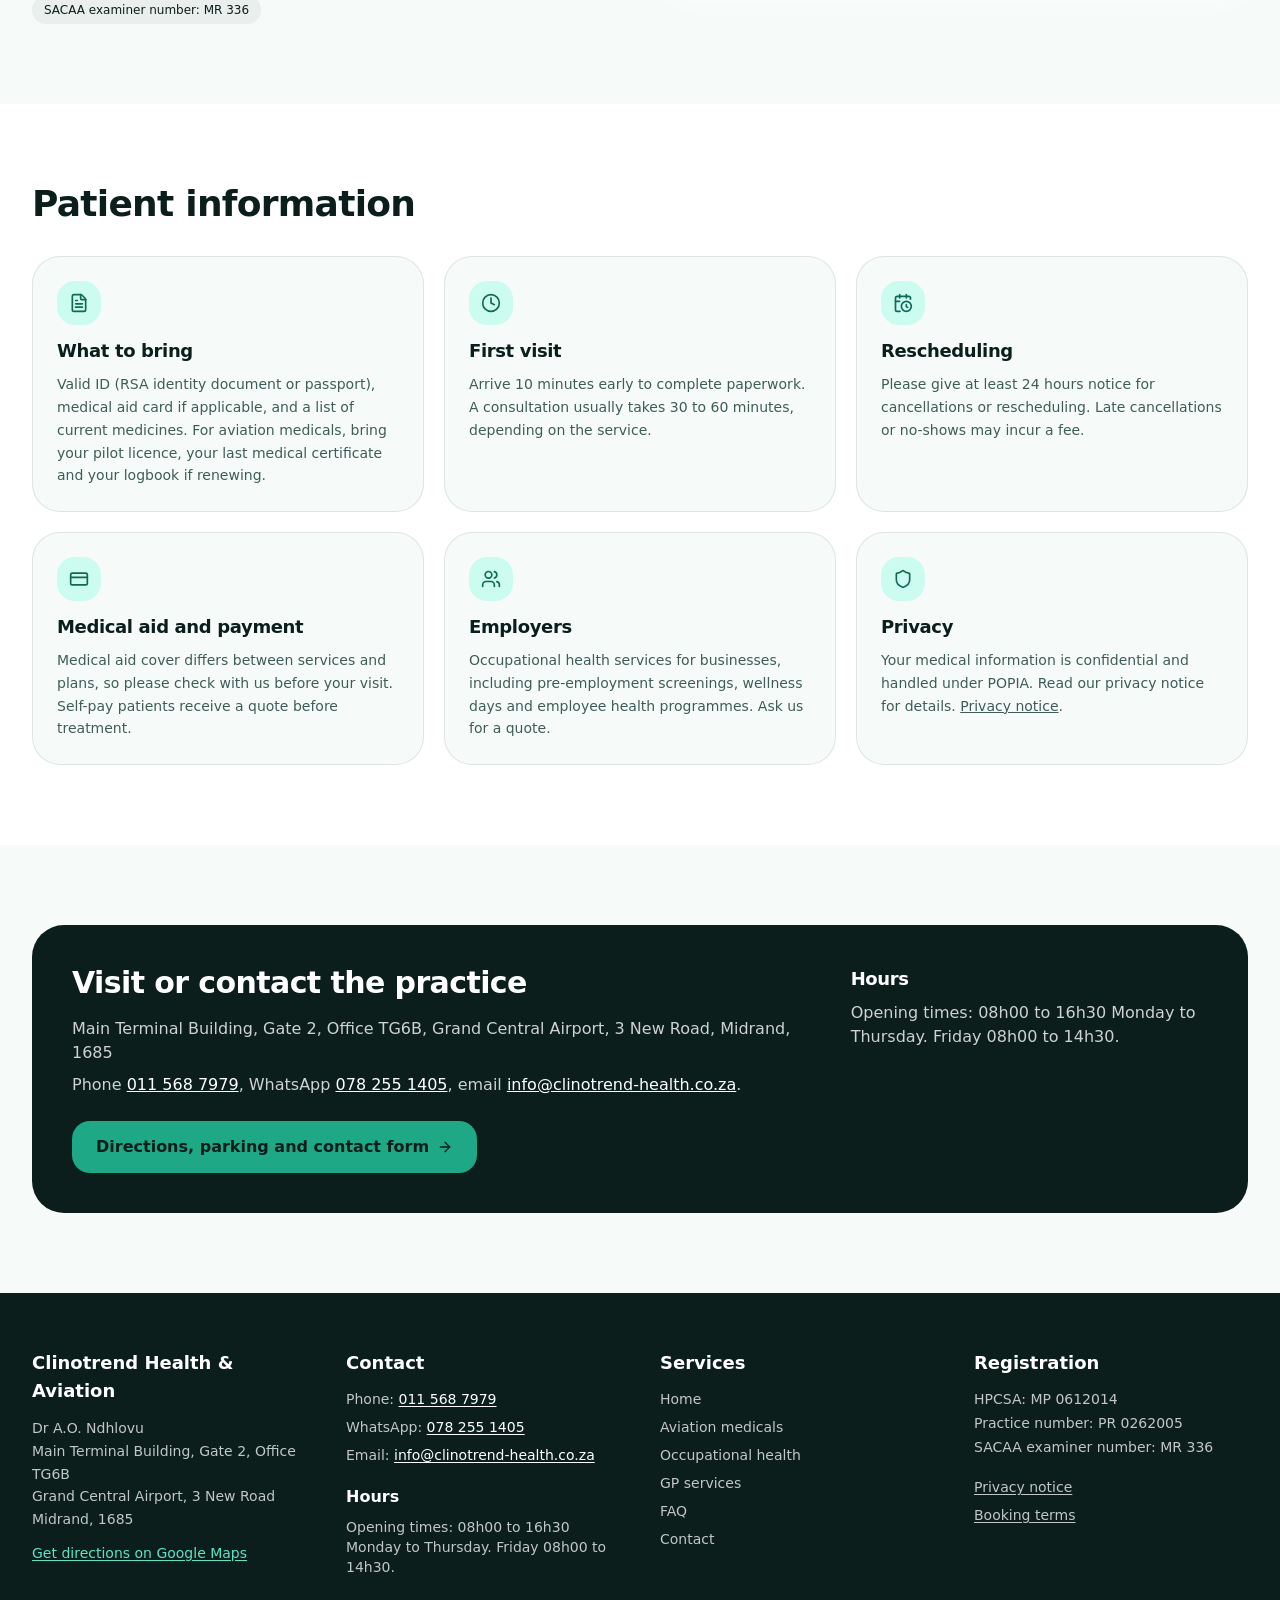
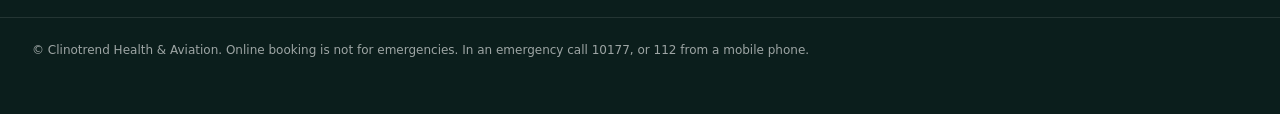
==== commit 158d06b3: "Doctor-confirmed opening hours in footer" ====
--- a/index.html
+++ b/index.html
@@ -24,7 +24,7 @@
     <link rel="preload" href="/clinotrend-preview/assets/inter-latin-400-normal-C38fXH4l.woff2" as="font" type="font/woff2" crossorigin>
     <link rel="preload" href="/clinotrend-preview/assets/montserrat-latin-700-normal-BdjcYUrC.woff2" as="font" type="font/woff2" crossorigin>
     <link rel="preload" as="image" type="image/webp" imagesrcset="/clinotrend-preview/images/team_portrait-480.webp 480w, /clinotrend-preview/images/team_portrait-640.webp 640w, /clinotrend-preview/images/team_portrait-800.webp 800w, /clinotrend-preview/images/team_portrait.webp 1200w" imagesizes="(min-width: 1024px) 40vw, 100vw" fetchpriority="high">
-    <script type="application/ld+json">{"@context":"https://schema.org","@graph":[{"@type":"MedicalClinic","@id":"https://clinotrend-health.co.za/#clinic","name":"Clinotrend Health & Aviation","alternateName":["ClinoTrend Health & Aviation","Dr A.O. Ndhlovu, Clinotrend Health & Aviation"],"url":"https://clinotrend-health.co.za/","logo":"https://clinotrend-health.co.za/logo-square-512.png","image":["https://clinotrend-health.co.za/images/og-image.png","https://clinotrend-health.co.za/images/team_portrait.jpg"],"description":"Aviation medicals (SACAA Class II and Class IV), occupational health and GP care with Dr A.O. Ndhlovu at Grand Central Airport, Midrand.","telephone":"+27 11 568 7979","email":"info@clinotrend-health.co.za","address":{"@type":"PostalAddress","streetAddress":"Grand Central Airport, 3 New Road, Main Terminal Building, Gate 2, Office TG6B","addressLocality":"Midrand","addressRegion":"Gauteng","postalCode":"1685","addressCountry":"ZA"},"geo":{"@type":"GeoCoordinates","latitude":-25.98926,"longitude":28.140795},"hasMap":"https://www.google.com/maps/search/?api=1&query=-25.98926%2C28.140795","openingHoursSpecification":[{"@type":"OpeningHoursSpecification","dayOfWeek":["Monday","Tuesday","Wednesday","Thursday","Friday"],"opens":"09:00","closes":"17:00"}],"areaServed":[{"@type":"AdministrativeArea","name":"Gauteng"},{"@type":"City","name":"Midrand"},{"@type":"City","name":"Johannesburg"},{"@type":"City","name":"Pretoria"},{"@type":"City","name":"Centurion"},{"@type":"City","name":"Randburg"},{"@type":"City","name":"Kempton Park"},{"@type":"City","name":"Germiston"}],"medicalSpecialty":["Occupational","PrimaryCare"],"currenciesAccepted":"ZAR","contactPoint":[{"@type":"ContactPoint","contactType":"reception","telephone":"+27 11 568 7979","email":"info@clinotrend-health.co.za","areaServed":"ZA","availableLanguage":"en"},{"@type":"ContactPoint","contactType":"WhatsApp","telephone":"+27 78 255 1405","url":"https://wa.me/27782551405","areaServed":"ZA","availableLanguage":"en"}],"availableService":[{"@type":"MedicalTest","name":"SACAA Class II aviation medical examination","url":"https://clinotrend-health.co.za/aviation-medicals/"},{"@type":"MedicalTest","name":"SACAA Class IV aviation medical examination","url":"https://clinotrend-health.co.za/aviation-medicals/"},{"@type":"MedicalProcedure","name":"Occupational health medicals (pre-employment, periodic, exit and PrDP)","url":"https://clinotrend-health.co.za/occupational-health/"},{"@type":"MedicalProcedure","name":"General practice (GP) consultation","url":"https://clinotrend-health.co.za/gp-services/"}],"employee":{"@id":"https://clinotrend-health.co.za/#physician"},"potentialAction":{"@type":"ReserveAction","target":{"@type":"EntryPoint","urlTemplate":"https://clinotrend-health.co.za/contact/","actionPlatform":["https://schema.org/DesktopWebPlatform","https://schema.org/MobileWebPlatform"]},"result":{"@type":"Reservation","name":"Appointment request"}}},{"@type":"Physician","@id":"https://clinotrend-health.co.za/#physician","name":"Dr A.O. Ndhlovu","url":"https://clinotrend-health.co.za/aviation-medicals/","image":"https://clinotrend-health.co.za/images/team_portrait.jpg","jobTitle":"SACAA Regular Designated Aviation Medical Examiner and occupational medicine practitioner","telephone":"+27 11 568 7979","address":{"@type":"PostalAddress","streetAddress":"Grand Central Airport, 3 New Road, Main Terminal Building, Gate 2, Office TG6B","addressLocality":"Midrand","addressRegion":"Gauteng","postalCode":"1685","addressCountry":"ZA"},"medicalSpecialty":["Occupational","PrimaryCare"],"hasCredential":[{"@type":"EducationalOccupationalCredential","name":"MBChB (UCT)"},{"@type":"EducationalOccupationalCredential","name":"DOHM (UP)"},{"@type":"EducationalOccupationalCredential","name":"Cert. Avmed (SMU)"},{"@type":"EducationalOccupationalCredential","name":"SACAA Regular Designated Aviation Medical Examiner, MR 336","recognizedBy":{"@type":"GovernmentOrganization","name":"South African Civil Aviation Authority","url":"https://www.caa.co.za/"}}],"worksFor":{"@id":"https://clinotrend-health.co.za/#clinic"}},{"@type":"WebSite","@id":"https://clinotrend-health.co.za/#website","url":"https://clinotrend-health.co.za/","name":"Clinotrend Health & Aviation","publisher":{"@id":"https://clinotrend-health.co.za/#clinic"},"inLanguage":"en-ZA"},{"@type":"WebPage","@id":"https://clinotrend-health.co.za/#webpage","url":"https://clinotrend-health.co.za/","name":"Clinotrend Health & Aviation, Grand Central Airport, Midrand","description":"Aviation medicals, occupational health and GP care in Midrand.","isPartOf":{"@id":"https://clinotrend-health.co.za/#website"},"about":{"@id":"https://clinotrend-health.co.za/#clinic"},"inLanguage":"en-ZA","breadcrumb":{"@id":"https://clinotrend-health.co.za/#breadcrumb"},"mainEntity":{"@id":"https://clinotrend-health.co.za/#clinic"}},{"@type":"BreadcrumbList","@id":"https://clinotrend-health.co.za/#breadcrumb","itemListElement":[{"@type":"ListItem","position":1,"name":"Home","item":"https://clinotrend-health.co.za/"}]},{"@type":"FAQPage","@id":"https://clinotrend-health.co.za/#faq","mainEntity":[{"@type":"Question","name":"Where can I get a SACAA Class 2 medical in Midrand?","acceptedAnswer":{"@type":"Answer","text":"Dr A.O. Ndhlovu is a SACAA Regular Designated Aviation Medical Examiner (DAME), number MR 336, at Clinotrend Health & Aviation, Main Terminal Building, Gate 2, Office TG6B, Grand Central Airport, 3 New Road, Midrand, 1685. He examines applicants for Class II and Class IV medical certificates. Book online, call 011 568 7979 or send a WhatsApp to 078 255 1405."}},{"@type":"Question","name":"What should I bring to my aviation medical?","acceptedAnswer":{"@type":"Answer","text":"Bring your ID or passport, any aviation licence you hold, your most recent aviation medical certificate if you have one, your pilot logbook if you are renewing, your medical aid card if applicable, a list of your medicines, and the glasses, contact lenses or hearing aids you use. If you have a medical condition, bring recent reports from your doctor or specialist. SACAA regulations require you to show proof of identity, your licence and your latest medical certificate, give your medical history and sign a declaration."}},{"@type":"Question","name":"Will I get my certificate on the same day?","acceptedAnswer":{"@type":"Answer","text":"If you meet the medical standards and no further reports are needed, the examiner can issue your certificate at the end of the examination. Some applicants need extra reports or a SACAA review before a certificate can be issued. In that case we will tell you what is needed."}},{"@type":"Question","name":"How much does an aviation medical cost?","acceptedAnswer":{"@type":"Answer","text":"Fees are not published on the website. We tell you the fee when you book. Call 011 568 7979 or send a WhatsApp to 078 255 1405 to ask."}},{"@type":"Question","name":"How do I book an appointment?","acceptedAnswer":{"@type":"Answer","text":"Use the online booking form on this website, call 011 568 7979 or send a WhatsApp to 078 255 1405. An online booking is a request: we email you when it is received and again when it is confirmed."}}]}]}</script>
+    <script type="application/ld+json">{"@context":"https://schema.org","@graph":[{"@type":"MedicalClinic","@id":"https://clinotrend-health.co.za/#clinic","name":"Clinotrend Health & Aviation","alternateName":["ClinoTrend Health & Aviation","Dr A.O. Ndhlovu, Clinotrend Health & Aviation"],"url":"https://clinotrend-health.co.za/","logo":"https://clinotrend-health.co.za/logo-square-512.png","image":["https://clinotrend-health.co.za/images/og-image.png","https://clinotrend-health.co.za/images/team_portrait.jpg"],"description":"Aviation medicals (SACAA Class II and Class IV), occupational health and GP care with Dr A.O. Ndhlovu at Grand Central Airport, Midrand.","telephone":"+27 11 568 7979","email":"info@clinotrend-health.co.za","address":{"@type":"PostalAddress","streetAddress":"Grand Central Airport, 3 New Road, Main Terminal Building, Gate 2, Office TG6B","addressLocality":"Midrand","addressRegion":"Gauteng","postalCode":"1685","addressCountry":"ZA"},"geo":{"@type":"GeoCoordinates","latitude":-25.98926,"longitude":28.140795},"hasMap":"https://www.google.com/maps/search/?api=1&query=-25.98926%2C28.140795","openingHoursSpecification":[{"@type":"OpeningHoursSpecification","dayOfWeek":["Monday","Tuesday","Wednesday","Thursday"],"opens":"08:00","closes":"16:30"},{"@type":"OpeningHoursSpecification","dayOfWeek":["Friday"],"opens":"08:00","closes":"14:30"}],"areaServed":[{"@type":"AdministrativeArea","name":"Gauteng"},{"@type":"City","name":"Midrand"},{"@type":"City","name":"Johannesburg"},{"@type":"City","name":"Pretoria"},{"@type":"City","name":"Centurion"},{"@type":"City","name":"Randburg"},{"@type":"City","name":"Kempton Park"},{"@type":"City","name":"Germiston"}],"medicalSpecialty":["Occupational","PrimaryCare"],"currenciesAccepted":"ZAR","contactPoint":[{"@type":"ContactPoint","contactType":"reception","telephone":"+27 11 568 7979","email":"info@clinotrend-health.co.za","areaServed":"ZA","availableLanguage":"en"},{"@type":"ContactPoint","contactType":"WhatsApp","telephone":"+27 78 255 1405","url":"https://wa.me/27782551405","areaServed":"ZA","availableLanguage":"en"}],"availableService":[{"@type":"MedicalTest","name":"SACAA Class II aviation medical examination","url":"https://clinotrend-health.co.za/aviation-medicals/"},{"@type":"MedicalTest","name":"SACAA Class IV aviation medical examination","url":"https://clinotrend-health.co.za/aviation-medicals/"},{"@type":"MedicalProcedure","name":"Occupational health medicals (pre-employment, periodic, exit and PrDP)","url":"https://clinotrend-health.co.za/occupational-health/"},{"@type":"MedicalProcedure","name":"General practice (GP) consultation","url":"https://clinotrend-health.co.za/gp-services/"}],"employee":{"@id":"https://clinotrend-health.co.za/#physician"},"potentialAction":{"@type":"ReserveAction","target":{"@type":"EntryPoint","urlTemplate":"https://clinotrend-health.co.za/contact/","actionPlatform":["https://schema.org/DesktopWebPlatform","https://schema.org/MobileWebPlatform"]},"result":{"@type":"Reservation","name":"Appointment request"}}},{"@type":"Physician","@id":"https://clinotrend-health.co.za/#physician","name":"Dr A.O. Ndhlovu","url":"https://clinotrend-health.co.za/aviation-medicals/","image":"https://clinotrend-health.co.za/images/team_portrait.jpg","jobTitle":"SACAA Regular Designated Aviation Medical Examiner and occupational medicine practitioner","telephone":"+27 11 568 7979","address":{"@type":"PostalAddress","streetAddress":"Grand Central Airport, 3 New Road, Main Terminal Building, Gate 2, Office TG6B","addressLocality":"Midrand","addressRegion":"Gauteng","postalCode":"1685","addressCountry":"ZA"},"medicalSpecialty":["Occupational","PrimaryCare"],"hasCredential":[{"@type":"EducationalOccupationalCredential","name":"MBChB (UCT)"},{"@type":"EducationalOccupationalCredential","name":"DOHM (UP)"},{"@type":"EducationalOccupationalCredential","name":"Cert. Avmed (SMU)"},{"@type":"EducationalOccupationalCredential","name":"SACAA Regular Designated Aviation Medical Examiner, MR 336","recognizedBy":{"@type":"GovernmentOrganization","name":"South African Civil Aviation Authority","url":"https://www.caa.co.za/"}}],"worksFor":{"@id":"https://clinotrend-health.co.za/#clinic"}},{"@type":"WebSite","@id":"https://clinotrend-health.co.za/#website","url":"https://clinotrend-health.co.za/","name":"Clinotrend Health & Aviation","publisher":{"@id":"https://clinotrend-health.co.za/#clinic"},"inLanguage":"en-ZA"},{"@type":"WebPage","@id":"https://clinotrend-health.co.za/#webpage","url":"https://clinotrend-health.co.za/","name":"Clinotrend Health & Aviation, Grand Central Airport, Midrand","description":"Aviation medicals, occupational health and GP care in Midrand.","isPartOf":{"@id":"https://clinotrend-health.co.za/#website"},"about":{"@id":"https://clinotrend-health.co.za/#clinic"},"inLanguage":"en-ZA","breadcrumb":{"@id":"https://clinotrend-health.co.za/#breadcrumb"},"mainEntity":{"@id":"https://clinotrend-health.co.za/#clinic"}},{"@type":"BreadcrumbList","@id":"https://clinotrend-health.co.za/#breadcrumb","itemListElement":[{"@type":"ListItem","position":1,"name":"Home","item":"https://clinotrend-health.co.za/"}]},{"@type":"FAQPage","@id":"https://clinotrend-health.co.za/#faq","mainEntity":[{"@type":"Question","name":"Where can I get a SACAA Class 2 medical in Midrand?","acceptedAnswer":{"@type":"Answer","text":"Dr A.O. Ndhlovu is a SACAA Regular Designated Aviation Medical Examiner (DAME), number MR 336, at Clinotrend Health & Aviation, Main Terminal Building, Gate 2, Office TG6B, Grand Central Airport, 3 New Road, Midrand, 1685. He examines applicants for Class II and Class IV medical certificates. Book online, call 011 568 7979 or send a WhatsApp to 078 255 1405."}},{"@type":"Question","name":"What should I bring to my aviation medical?","acceptedAnswer":{"@type":"Answer","text":"Bring your ID or passport, any aviation licence you hold, your most recent aviation medical certificate if you have one, your pilot logbook if you are renewing, your medical aid card if applicable, a list of your medicines, and the glasses, contact lenses or hearing aids you use. If you have a medical condition, bring recent reports from your doctor or specialist. SACAA regulations require you to show proof of identity, your licence and your latest medical certificate, give your medical history and sign a declaration."}},{"@type":"Question","name":"Will I get my certificate on the same day?","acceptedAnswer":{"@type":"Answer","text":"If you meet the medical standards and no further reports are needed, the examiner can issue your certificate at the end of the examination. Some applicants need extra reports or a SACAA review before a certificate can be issued. In that case we will tell you what is needed."}},{"@type":"Question","name":"How much does an aviation medical cost?","acceptedAnswer":{"@type":"Answer","text":"Fees are not published on the website. We tell you the fee when you book. Call 011 568 7979 or send a WhatsApp to 078 255 1405 to ask."}},{"@type":"Question","name":"How do I book an appointment?","acceptedAnswer":{"@type":"Answer","text":"Use the online booking form on this website, call 011 568 7979 or send a WhatsApp to 078 255 1405. An online booking is a request: we email you when it is received and again when it is confirmed."}}]}]}</script>
     <meta name="google-site-verification" content="c-Cod2nh8BzhtL2Z1EwPkJ7djA6cgbb-r3TllKKEWe8">
     <meta name="theme-color" content="#0B1E1C">
     <meta name="geo.region" content="ZA-GP">
@@ -36,11 +36,11 @@
     <link rel="apple-touch-icon" sizes="180x180" href="/clinotrend-preview/apple-touch-icon.png">
     <link rel="manifest" href="/clinotrend-preview/manifest.json">
     <!-- Preview build: Google Analytics removed -->
-    <script type="module" crossorigin src="/clinotrend-preview/assets/index-F3BdKBaQ.js"></script>
+    <script type="module" crossorigin src="/clinotrend-preview/assets/index-lUso3mbV.js"></script>
     <style>@font-face{font-family:Inter;font-style:normal;font-display:swap;font-weight:300;src:url(/clinotrend-preview/assets/inter-latin-300-normal-BVlfKGgI.woff2) format("woff2"),url(/clinotrend-preview/assets/inter-latin-300-normal-i8F0SvXL.woff) format("woff")}@font-face{font-family:Inter;font-style:normal;font-display:swap;font-weight:400;src:url(/clinotrend-preview/assets/inter-latin-400-normal-C38fXH4l.woff2) format("woff2"),url(/clinotrend-preview/assets/inter-latin-400-normal-CyCys3Eg.woff) format("woff")}@font-face{font-family:Inter;font-style:normal;font-display:swap;font-weight:500;src:url(/clinotrend-preview/assets/inter-latin-500-normal-Cerq10X2.woff2) format("woff2"),url(/clinotrend-preview/assets/inter-latin-500-normal-BL9OpVg8.woff) format("woff")}@font-face{font-family:Inter;font-style:normal;font-display:swap;font-weight:600;src:url(/clinotrend-preview/assets/inter-latin-600-normal-LgqL8muc.woff2) format("woff2"),url(/clinotrend-preview/assets/inter-latin-600-normal-CiBQ2DWP.woff) format("woff")}@font-face{font-family:Inter;font-style:normal;font-display:swap;font-weight:700;src:url(/clinotrend-preview/assets/inter-latin-700-normal-Yt3aPRUw.woff2) format("woff2"),url(/clinotrend-preview/assets/inter-latin-700-normal-BLAVimhd.woff) format("woff")}@font-face{font-family:Montserrat;font-style:normal;font-display:swap;font-weight:600;src:url(/clinotrend-preview/assets/montserrat-latin-600-normal-UVxSCcoG.woff2) format("woff2"),url(/clinotrend-preview/assets/montserrat-latin-600-normal-CdhFl4lI.woff) format("woff")}@font-face{font-family:Montserrat;font-style:normal;font-display:swap;font-weight:700;src:url(/clinotrend-preview/assets/montserrat-latin-700-normal-BdjcYUrC.woff2) format("woff2"),url(/clinotrend-preview/assets/montserrat-latin-700-normal-BWkrl476.woff) format("woff")}@font-face{font-family:Montserrat;font-style:normal;font-display:swap;font-weight:800;src:url(/clinotrend-preview/assets/montserrat-latin-800-normal-axpkC1rd.woff2) format("woff2"),url(/clinotrend-preview/assets/montserrat-latin-800-normal-C3dfDxXV.woff) format("woff")}*,:before,:after{--tw-border-spacing-x:0;--tw-border-spacing-y:0;--tw-translate-x:0;--tw-translate-y:0;--tw-rotate:0;--tw-skew-x:0;--tw-skew-y:0;--tw-scale-x:1;--tw-scale-y:1;--tw-pan-x: ;--tw-pan-y: ;--tw-pinch-zoom: ;--tw-scroll-snap-strictness:proximity;--tw-gradient-from-position: ;--tw-gradient-via-position: ;--tw-gradient-to-position: ;--tw-ordinal: ;--tw-slashed-zero: ;--tw-numeric-figure: ;--tw-numeric-spacing: ;--tw-numeric-fraction: ;--tw-ring-inset: ;--tw-ring-offset-width:0px;--tw-ring-offset-color:#fff;--tw-ring-color:rgb(59 130 246 / .5);--tw-ring-offset-shadow:0 0 #0000;--tw-ring-shadow:0 0 #0000;--tw-shadow:0 0 #0000;--tw-shadow-colored:0 0 #0000;--tw-blur: ;--tw-brightness: ;--tw-contrast: ;--tw-grayscale: ;--tw-hue-rotate: ;--tw-invert: ;--tw-saturate: ;--tw-sepia: ;--tw-drop-shadow: ;--tw-backdrop-blur: ;--tw-backdrop-brightness: ;--tw-backdrop-contrast: ;--tw-backdrop-grayscale: ;--tw-backdrop-hue-rotate: ;--tw-backdrop-invert: ;--tw-backdrop-opacity: ;--tw-backdrop-saturate: ;--tw-backdrop-sepia: ;--tw-contain-size: ;--tw-contain-layout: ;--tw-contain-paint: ;--tw-contain-style: }*,:before,:after{box-sizing:border-box;border-width:0;border-style:solid;border-color:#e5e7eb}:before,:after{--tw-content:""}html{line-height:1.5;-webkit-text-size-adjust:100%;-moz-tab-size:4;-o-tab-size:4;tab-size:4;font-family:Inter,system-ui,sans-serif;font-feature-settings:normal;font-variation-settings:normal;-webkit-tap-highlight-color:transparent}body{margin:0;line-height:inherit}h1,h2,h3{font-size:inherit;font-weight:inherit}a{color:inherit;text-decoration:inherit}button{font-family:inherit;font-feature-settings:inherit;font-variation-settings:inherit;font-size:100%;font-weight:inherit;line-height:inherit;letter-spacing:inherit;color:inherit;margin:0;padding:0}button{text-transform:none}button{-webkit-appearance:button;background-color:transparent;background-image:none}summary{display:list-item}h1,h2,h3,p{margin:0}ul{list-style:none;margin:0;padding:0}button{cursor:pointer}img,svg{display:block;vertical-align:middle}img{max-width:100%;height:auto}[hidden]:where(:not([hidden=until-found])){display:none}:root{--background:165 33% 97%;--foreground:168 47% 8%;--card:0 0% 100%;--card-foreground:168 47% 8%;--popover:0 0% 100%;--popover-foreground:168 47% 8%;--primary:161 65% 50%;--primary-foreground:168 47% 8%;--secondary:168 20% 30%;--secondary-foreground:0 0% 100%;--muted:165 20% 94%;--muted-foreground:168 20% 35%;--accent:161 65% 50%;--accent-foreground:168 47% 8%;--destructive:0 84.2% 60.2%;--destructive-foreground:0 0% 98%;--border:168 20% 85%;--input:168 20% 90%;--ring:161 65% 50%;--radius:.875rem}*{border-color:hsl(var(--border))}html{scroll-behavior:smooth}body{background-color:hsl(var(--background));color:hsl(var(--foreground));-webkit-font-smoothing:antialiased;-moz-osx-font-smoothing:grayscale;font-family:Inter,system-ui,-apple-system,Segoe UI,Roboto,sans-serif}h1,h2,h3{font-family:Montserrat,sans-serif;letter-spacing:-.02em;line-height:1.05}.sr-only{position:absolute;width:1px;height:1px;padding:0;margin:-1px;overflow:hidden;clip:rect(0,0,0,0);white-space:nowrap;border-width:0}.fixed{position:fixed}.relative{position:relative}.sticky{position:sticky}.inset-x-0{left:0;right:0}.bottom-0{bottom:0}.top-0{top:0}.z-40{z-index:40}.z-50{z-index:50}.mx-auto{margin-left:auto;margin-right:auto}.-mr-2{margin-right:-.5rem}.mb-2{margin-bottom:.5rem}.mb-3{margin-bottom:.75rem}.mb-4{margin-bottom:1rem}.mb-5{margin-bottom:1.25rem}.mb-6{margin-bottom:1.5rem}.mb-7{margin-bottom:1.75rem}.mb-8{margin-bottom:2rem}.mt-0\.5{margin-top:.125rem}.mt-10{margin-top:2.5rem}.mt-3{margin-top:.75rem}.mt-4{margin-top:1rem}.mt-5{margin-top:1.25rem}.mt-6{margin-top:1.5rem}.mt-7{margin-top:1.75rem}.block{display:block}.inline-block{display:inline-block}.flex{display:flex}.inline-flex{display:inline-flex}.grid{display:grid}.hidden{display:none}.h-10{height:2.5rem}.h-11{height:2.75rem}.h-12{height:3rem}.h-16{height:4rem}.h-4{height:1rem}.h-5{height:1.25rem}.h-6{height:1.5rem}.h-auto{height:auto}.min-h-screen{min-height:100vh}.w-11{width:2.75rem}.w-12{width:3rem}.w-4{width:1rem}.w-5{width:1.25rem}.w-6{width:1.5rem}.w-auto{width:auto}.w-full{width:100%}.max-w-2xl{max-width:42rem}.max-w-7xl{max-width:80rem}.flex-1{flex:1 1 0%}.shrink-0{flex-shrink:0}.cursor-pointer{cursor:pointer}.list-none{list-style-type:none}.grid-cols-3{grid-template-columns:repeat(3,minmax(0,1fr))}.flex-col{flex-direction:column}.flex-wrap{flex-wrap:wrap}.items-start{align-items:flex-start}.items-center{align-items:center}.justify-center{justify-content:center}.justify-between{justify-content:space-between}.gap-1{gap:.25rem}.gap-1\.5{gap:.375rem}.gap-10{gap:2.5rem}.gap-2{gap:.5rem}.gap-3{gap:.75rem}.gap-4{gap:1rem}.gap-5{gap:1.25rem}.gap-6{gap:1.5rem}.gap-8{gap:2rem}.space-y-1>:not([hidden])~:not([hidden]){--tw-space-y-reverse:0;margin-top:calc(.25rem * calc(1 - var(--tw-space-y-reverse)));margin-bottom:calc(.25rem * var(--tw-space-y-reverse))}.space-y-2>:not([hidden])~:not([hidden]){--tw-space-y-reverse:0;margin-top:calc(.5rem * calc(1 - var(--tw-space-y-reverse)));margin-bottom:calc(.5rem * var(--tw-space-y-reverse))}.space-y-3>:not([hidden])~:not([hidden]){--tw-space-y-reverse:0;margin-top:calc(.75rem * calc(1 - var(--tw-space-y-reverse)));margin-bottom:calc(.75rem * var(--tw-space-y-reverse))}.divide-y>:not([hidden])~:not([hidden]){--tw-divide-y-reverse:0;border-top-width:calc(1px * calc(1 - var(--tw-divide-y-reverse)));border-bottom-width:calc(1px * var(--tw-divide-y-reverse))}.divide-forest\/10>:not([hidden])~:not([hidden]){border-color:#0b1e1c1a}.overflow-hidden{overflow:hidden}.whitespace-nowrap{white-space:nowrap}.break-all{word-break:break-all}.rounded-2xl{border-radius:1.75rem}.rounded-3xl{border-radius:2rem}.rounded-full{border-radius:9999px}.rounded-lg{border-radius:var(--radius)}.rounded-xl{border-radius:calc(var(--radius) + 4px)}.border{border-width:1px}.border-2{border-width:2px}.border-y{border-top-width:1px;border-bottom-width:1px}.border-b{border-bottom-width:1px}.border-t{border-top-width:1px}.border-forest\/10{border-color:#0b1e1c1a}.border-forest\/20{border-color:#0b1e1c33}.border-mint-200{--tw-border-opacity:1;border-color:rgb(153 246 224 / var(--tw-border-opacity, 1))}.border-white\/10{border-color:#ffffff1a}.bg-\[\#0F7A40\]{--tw-bg-opacity:1;background-color:rgb(15 122 64 / var(--tw-bg-opacity, 1))}.bg-clinic-white{--tw-bg-opacity:1;background-color:rgb(246 251 250 / var(--tw-bg-opacity, 1))}.bg-clinic-white\/95{background-color:#f6fbfaf2}.bg-forest{--tw-bg-opacity:1;background-color:rgb(11 30 28 / var(--tw-bg-opacity, 1))}.bg-forest\/5{background-color:#0b1e1c0d}.bg-mint-100{--tw-bg-opacity:1;background-color:rgb(204 251 239 / var(--tw-bg-opacity, 1))}.bg-mint-50{--tw-bg-opacity:1;background-color:rgb(240 253 249 / var(--tw-bg-opacity, 1))}.bg-mint-500{--tw-bg-opacity:1;background-color:rgb(31 168 133 / var(--tw-bg-opacity, 1))}.bg-white{--tw-bg-opacity:1;background-color:rgb(255 255 255 / var(--tw-bg-opacity, 1))}.p-2{padding:.5rem}.p-4{padding:1rem}.p-6{padding:1.5rem}.px-3{padding-left:.75rem;padding-right:.75rem}.px-4{padding-left:1rem;padding-right:1rem}.px-6{padding-left:1.5rem;padding-right:1.5rem}.py-1\.5{padding-top:.375rem;padding-bottom:.375rem}.py-10{padding-top:2.5rem;padding-bottom:2.5rem}.py-14{padding-top:3.5rem;padding-bottom:3.5rem}.py-2{padding-top:.5rem;padding-bottom:.5rem}.py-2\.5{padding-top:.625rem;padding-bottom:.625rem}.py-3{padding-top:.75rem;padding-bottom:.75rem}.py-3\.5{padding-top:.875rem;padding-bottom:.875rem}.py-4{padding-top:1rem;padding-bottom:1rem}.pb-28{padding-bottom:7rem}.pt-14{padding-top:3.5rem}.pt-3{padding-top:.75rem}.pt-6{padding-top:1.5rem}.font-display{font-family:Montserrat,system-ui,sans-serif}.text-2xl{font-size:1.5rem;line-height:2rem}.text-3xl{font-size:1.875rem;line-height:2.25rem}.text-\[2\.1rem\]{font-size:2.1rem}.text-base{font-size:1rem;line-height:1.5rem}.text-lg{font-size:1.125rem;line-height:1.75rem}.text-sm{font-size:.875rem;line-height:1.25rem}.text-xl{font-size:1.25rem;line-height:1.75rem}.text-xs{font-size:.75rem;line-height:1rem}.font-bold{font-weight:700}.font-medium{font-weight:500}.font-semibold{font-weight:600}.uppercase{text-transform:uppercase}.leading-\[1\.05\]{line-height:1.05}.leading-none{line-height:1}.leading-relaxed{line-height:1.625}.leading-snug{line-height:1.375}.tracking-\[0\.18em\]{letter-spacing:.18em}.tracking-wider{letter-spacing:.05em}.text-forest{--tw-text-opacity:1;color:rgb(11 30 28 / var(--tw-text-opacity, 1))}.text-forest-light{--tw-text-opacity:1;color:rgb(63 92 87 / var(--tw-text-opacity, 1))}.text-mint-300{--tw-text-opacity:1;color:rgb(94 228 196 / var(--tw-text-opacity, 1))}.text-mint-700{--tw-text-opacity:1;color:rgb(14 107 82 / var(--tw-text-opacity, 1))}.text-white{--tw-text-opacity:1;color:rgb(255 255 255 / var(--tw-text-opacity, 1))}.text-white\/60{color:#fff9}.text-white\/75{color:#ffffffbf}.text-white\/80{color:#fffc}.underline{text-decoration-line:underline}.underline-offset-2{text-underline-offset:2px}.shadow-card{--tw-shadow:0 18px 50px rgba(11, 30, 28, .1);--tw-shadow-colored:0 18px 50px var(--tw-shadow-color);box-shadow:var(--tw-ring-offset-shadow, 0 0 #0000),var(--tw-ring-shadow, 0 0 #0000),var(--tw-shadow)}.shadow-sm{--tw-shadow:0 1px 2px 0 rgb(0 0 0 / .05);--tw-shadow-colored:0 1px 2px 0 var(--tw-shadow-color);box-shadow:var(--tw-ring-offset-shadow, 0 0 #0000),var(--tw-ring-shadow, 0 0 #0000),var(--tw-shadow)}.shadow-card{--tw-shadow-color:hsl(var(--card));--tw-shadow:var(--tw-shadow-colored)}.backdrop-blur{--tw-backdrop-blur:blur(8px);-webkit-backdrop-filter:var(--tw-backdrop-blur) var(--tw-backdrop-brightness) var(--tw-backdrop-contrast) var(--tw-backdrop-grayscale) var(--tw-backdrop-hue-rotate) var(--tw-backdrop-invert) var(--tw-backdrop-opacity) var(--tw-backdrop-saturate) var(--tw-backdrop-sepia);backdrop-filter:var(--tw-backdrop-blur) var(--tw-backdrop-brightness) var(--tw-backdrop-contrast) var(--tw-backdrop-grayscale) var(--tw-backdrop-hue-rotate) var(--tw-backdrop-invert) var(--tw-backdrop-opacity) var(--tw-backdrop-saturate) var(--tw-backdrop-sepia)}.transition{transition-property:color,background-color,border-color,text-decoration-color,fill,stroke,opacity,box-shadow,transform,filter,backdrop-filter;transition-timing-function:cubic-bezier(.4,0,.2,1);transition-duration:.15s}.transition-transform{transition-property:transform;transition-timing-function:cubic-bezier(.4,0,.2,1);transition-duration:.15s}.bg-forest{background-color:#0b1e1c}details>summary::-webkit-details-marker{display:none}.hover\:border-mint-500:hover{--tw-border-opacity:1;border-color:rgb(31 168 133 / var(--tw-border-opacity, 1))}.hover\:bg-forest\/5:hover{background-color:#0b1e1c0d}.hover\:bg-mint-600:hover{--tw-bg-opacity:1;background-color:rgb(21 135 102 / var(--tw-bg-opacity, 1))}.hover\:text-mint-300:hover{--tw-text-opacity:1;color:rgb(94 228 196 / var(--tw-text-opacity, 1))}.hover\:text-mint-700:hover{--tw-text-opacity:1;color:rgb(14 107 82 / var(--tw-text-opacity, 1))}.hover\:shadow-card:hover{--tw-shadow:0 18px 50px rgba(11, 30, 28, .1);--tw-shadow-colored:0 18px 50px var(--tw-shadow-color);box-shadow:var(--tw-ring-offset-shadow, 0 0 #0000),var(--tw-ring-shadow, 0 0 #0000),var(--tw-shadow)}.hover\:shadow-card:hover{--tw-shadow-color:hsl(var(--card));--tw-shadow:var(--tw-shadow-colored)}.focus\:not-sr-only:focus{position:static;width:auto;height:auto;padding:0;margin:0;overflow:visible;clip:auto;white-space:normal}.focus\:absolute:focus{position:absolute}.focus\:z-\[60\]:focus{z-index:60}.focus\:bg-white:focus{--tw-bg-opacity:1;background-color:rgb(255 255 255 / var(--tw-bg-opacity, 1))}.focus\:p-3:focus{padding:.75rem}@media(min-width:640px){.sm\:grid-cols-2{grid-template-columns:repeat(2,minmax(0,1fr))}.sm\:flex-row{flex-direction:row}.sm\:px-6{padding-left:1.5rem;padding-right:1.5rem}.sm\:text-5xl{font-size:3rem;line-height:1}}@media(min-width:768px){.md\:grid-cols-2{grid-template-columns:repeat(2,minmax(0,1fr))}}@media(min-width:1024px){.lg\:col-span-2{grid-column:span 2 / span 2}.lg\:hidden{display:none}.lg\:h-12{height:3rem}.lg\:h-20{height:5rem}.lg\:grid-cols-2{grid-template-columns:repeat(2,minmax(0,1fr))}.lg\:grid-cols-3{grid-template-columns:repeat(3,minmax(0,1fr))}.lg\:grid-cols-4{grid-template-columns:repeat(4,minmax(0,1fr))}.lg\:grid-cols-\[1\.1fr_0\.9fr\]{grid-template-columns:1.1fr .9fr}.lg\:gap-14{gap:3.5rem}.lg\:p-10{padding:2.5rem}.lg\:p-8{padding:2rem}.lg\:px-8{padding-left:2rem;padding-right:2rem}.lg\:py-16{padding-top:4rem;padding-bottom:4rem}.lg\:py-20{padding-top:5rem;padding-bottom:5rem}.lg\:pb-14{padding-bottom:3.5rem}.lg\:text-4xl{font-size:2.25rem;line-height:2.5rem}.lg\:text-\[3\.4rem\]{font-size:3.4rem}.lg\:text-lg{font-size:1.125rem;line-height:1.75rem}}@media(min-width:1280px){.xl\:flex{display:flex}.xl\:hidden{display:none}}@media(min-width:1536px){.\32xl\:flex{display:flex}}</style><link rel="stylesheet" crossorigin href="/clinotrend-preview/assets/index-D94FS9xV.css" media="print" onload="this.media='all'"><noscript><link rel="stylesheet" crossorigin href="/clinotrend-preview/assets/index-D94FS9xV.css"></noscript>
   </head>
   <body>
-    <div id="root" data-route="/"><link rel="preload" as="image" imagesrcset="/clinotrend-preview/images/logo-300.png 300w, /clinotrend-preview/images/logo-480.png 480w" imagesizes="150px"><!--$--><!--/$--><div class="min-h-screen bg-clinic-white flex flex-col"><a href="#main" class="sr-only focus:not-sr-only focus:absolute focus:z-[60] focus:bg-white focus:p-3">Skip to content</a><header class="sticky top-0 z-50 bg-clinic-white/95 backdrop-blur border-b border-forest/10"><div class="mx-auto max-w-7xl px-4 sm:px-6 lg:px-8 h-16 lg:h-20 flex items-center justify-between gap-4"><a href="/clinotrend-preview/" class="flex items-center shrink-0" aria-label="Clinotrend Health &amp; Aviation home"><img src="/clinotrend-preview/images/logo-300.png" srcset="/clinotrend-preview/images/logo-300.png 300w, /clinotrend-preview/images/logo-480.png 480w" sizes="150px" alt="Clinotrend Health &amp; Aviation" width="300" height="97" class="h-10 lg:h-12 w-auto"></a><nav aria-label="Main" class="hidden xl:flex items-center gap-6"><a href="/clinotrend-preview/aviation-medicals/" class="text-sm font-medium whitespace-nowrap hover:text-mint-700 text-forest">Aviation medicals</a><a href="/clinotrend-preview/occupational-health/" class="text-sm font-medium whitespace-nowrap hover:text-mint-700 text-forest">Occupational health</a><a href="/clinotrend-preview/gp-services/" class="text-sm font-medium whitespace-nowrap hover:text-mint-700 text-forest">GP services</a><a href="/clinotrend-preview/faq/" class="text-sm font-medium whitespace-nowrap hover:text-mint-700 text-forest">FAQ</a><a href="/clinotrend-preview/contact/" class="text-sm font-medium whitespace-nowrap hover:text-mint-700 text-forest">Contact</a></nav><div class="hidden xl:flex items-center gap-3"><a href="tel:+27115687979" class="hidden 2xl:flex items-center gap-2 text-sm font-medium text-forest hover:text-mint-700"><svg xmlns="http://www.w3.org/2000/svg" width="24" height="24" viewBox="0 0 24 24" fill="none" stroke="currentColor" stroke-width="2" stroke-linecap="round" stroke-linejoin="round" class="lucide lucide-phone w-4 h-4" aria-hidden="true"><path d="M13.832 16.568a1 1 0 0 0 1.213-.303l.355-.465A2 2 0 0 1 17 15h3a2 2 0 0 1 2 2v3a2 2 0 0 1-2 2A18 18 0 0 1 2 4a2 2 0 0 1 2-2h3a2 2 0 0 1 2 2v3a2 2 0 0 1-.8 1.6l-.468.351a1 1 0 0 0-.292 1.233 14 14 0 0 0 6.392 6.384"/></svg>011 568 7979</a><button type="button" class="flex items-center gap-2 bg-mint-500 hover:bg-mint-600 text-forest font-semibold text-sm px-4 py-2.5 rounded-lg"><svg xmlns="http://www.w3.org/2000/svg" width="24" height="24" viewBox="0 0 24 24" fill="none" stroke="currentColor" stroke-width="2" stroke-linecap="round" stroke-linejoin="round" class="lucide lucide-calendar w-4 h-4" aria-hidden="true"><path d="M8 2v4"/><path d="M16 2v4"/><rect width="18" height="18" x="3" y="4" rx="2"/><path d="M3 10h18"/></svg>Book aviation medical</button></div><button type="button" class="xl:hidden p-2 -mr-2" aria-label="Open menu" aria-expanded="false" aria-controls="mobile-menu"><svg xmlns="http://www.w3.org/2000/svg" width="24" height="24" viewBox="0 0 24 24" fill="none" stroke="currentColor" stroke-width="2" stroke-linecap="round" stroke-linejoin="round" class="lucide lucide-menu w-6 h-6 text-forest" aria-hidden="true"><path d="M4 5h16"/><path d="M4 12h16"/><path d="M4 19h16"/></svg></button></div><div id="mobile-menu" hidden class="xl:hidden border-t border-forest/10 bg-clinic-white"><nav aria-label="Mobile" class="px-4 py-4 flex flex-col gap-1"><a href="/clinotrend-preview/" class="py-3 text-lg font-display font-semibold text-forest">Home</a><a href="/clinotrend-preview/aviation-medicals/" class="py-3 text-lg font-display font-semibold text-forest">Aviation medicals</a><a href="/clinotrend-preview/occupational-health/" class="py-3 text-lg font-display font-semibold text-forest">Occupational health</a><a href="/clinotrend-preview/gp-services/" class="py-3 text-lg font-display font-semibold text-forest">GP services</a><a href="/clinotrend-preview/faq/" class="py-3 text-lg font-display font-semibold text-forest">FAQ</a><a href="/clinotrend-preview/contact/" class="py-3 text-lg font-display font-semibold text-forest">Contact</a><div class="flex flex-col gap-2 pt-3"><button type="button" class="bg-mint-500 text-forest font-semibold py-3 rounded-lg">Book aviation medical</button><button type="button" class="border-2 border-forest/20 text-forest font-semibold py-3 rounded-lg">Book occupational or GP</button></div></nav></div></header><main id="main" class="flex-1"><section class="bg-clinic-white"><div class="mx-auto max-w-7xl px-4 sm:px-6 lg:px-8 grid lg:grid-cols-[1.1fr_0.9fr] gap-10 lg:gap-14 items-center py-10 lg:py-16"><div><p class="flex items-center gap-2 text-xs font-semibold tracking-[0.18em] uppercase text-forest-light mb-4"><svg xmlns="http://www.w3.org/2000/svg" width="24" height="24" viewBox="0 0 24 24" fill="none" stroke="currentColor" stroke-width="2" stroke-linecap="round" stroke-linejoin="round" class="lucide lucide-map-pin w-4 h-4 text-mint-700" aria-hidden="true"><path d="M20 10c0 4.993-5.539 10.193-7.399 11.799a1 1 0 0 1-1.202 0C9.539 20.193 4 14.993 4 10a8 8 0 0 1 16 0"/><circle cx="12" cy="10" r="3"/></svg>Grand Central Airport, Midrand</p><h1 class="font-display font-bold text-forest text-[2.1rem] sm:text-5xl lg:text-[3.4rem] leading-[1.05] mb-5">Class II and Class IV aviation medicals with a <span class="text-mint-700">SACAA Designated Aviation Medical Examiner</span></h1><p class="text-forest-light text-lg leading-relaxed mb-4">Dr A.O. Ndhlovu<!-- --> examines student and private pilots, cabin crew and recreational pilots at Grand Central Airport, Gate 2, Midrand. The practice also offers occupational health medicals and general practice (GP) consultations.</p><p class="text-forest-light mb-7">Medicals for flight school students and licence renewals. Certificates can be issued at the end of the examination when no further reports are needed.</p><div class="flex flex-col sm:flex-row flex-wrap gap-3"><button type="button" class="inline-flex items-center justify-center gap-2 bg-mint-500 hover:bg-mint-600 text-forest font-semibold px-6 py-3.5 rounded-xl"><svg xmlns="http://www.w3.org/2000/svg" width="24" height="24" viewBox="0 0 24 24" fill="none" stroke="currentColor" stroke-width="2" stroke-linecap="round" stroke-linejoin="round" class="lucide lucide-calendar w-5 h-5" aria-hidden="true"><path d="M8 2v4"/><path d="M16 2v4"/><rect width="18" height="18" x="3" y="4" rx="2"/><path d="M3 10h18"/></svg>Book your aviation medical</button><a href="tel:+27115687979" class="inline-flex items-center justify-center gap-2 border-2 border-forest/20 text-forest font-semibold px-6 py-3 rounded-xl hover:bg-forest/5"><svg xmlns="http://www.w3.org/2000/svg" width="24" height="24" viewBox="0 0 24 24" fill="none" stroke="currentColor" stroke-width="2" stroke-linecap="round" stroke-linejoin="round" class="lucide lucide-phone w-5 h-5" aria-hidden="true"><path d="M13.832 16.568a1 1 0 0 0 1.213-.303l.355-.465A2 2 0 0 1 17 15h3a2 2 0 0 1 2 2v3a2 2 0 0 1-2 2A18 18 0 0 1 2 4a2 2 0 0 1 2-2h3a2 2 0 0 1 2 2v3a2 2 0 0 1-.8 1.6l-.468.351a1 1 0 0 0-.292 1.233 14 14 0 0 0 6.392 6.384"/></svg>Call <!-- -->011 568 7979</a><a href="https://wa.me/27782551405" target="_blank" rel="noopener noreferrer" class="inline-flex items-center justify-center gap-2 border-2 border-forest/20 text-forest font-semibold px-6 py-3 rounded-xl hover:bg-forest/5"><svg xmlns="http://www.w3.org/2000/svg" width="24" height="24" viewBox="0 0 24 24" fill="none" stroke="currentColor" stroke-width="2" stroke-linecap="round" stroke-linejoin="round" class="lucide lucide-message-circle w-5 h-5" aria-hidden="true"><path d="M2.992 16.342a2 2 0 0 1 .094 1.167l-1.065 3.29a1 1 0 0 0 1.236 1.168l3.413-.998a2 2 0 0 1 1.099.092 10 10 0 1 0-4.777-4.719"/></svg>WhatsApp <!-- -->078 255 1405</a></div></div><div class="relative"><div class="rounded-3xl overflow-hidden shadow-card bg-mint-50"><picture><source type="image/webp" srcset="/clinotrend-preview/images/team_portrait-480.webp 480w, /clinotrend-preview/images/team_portrait-640.webp 640w, /clinotrend-preview/images/team_portrait-800.webp 800w, /clinotrend-preview/images/team_portrait.webp 1200w" sizes="(min-width: 1024px) 40vw, 100vw"><img src="/clinotrend-preview/images/team_portrait.jpg" srcset="/clinotrend-preview/images/team_portrait-480.jpg 480w, /clinotrend-preview/images/team_portrait-640.jpg 640w, /clinotrend-preview/images/team_portrait-800.jpg 800w, /clinotrend-preview/images/team_portrait.jpg 1200w" sizes="(min-width: 1024px) 40vw, 100vw" alt="Dr A.O. Ndhlovu, SACAA Designated Aviation Medical Examiner, Clinotrend Health &amp; Aviation" width="1200" height="901" loading="eager" decoding="sync" fetchpriority="high" class="w-full h-auto"></picture></div><div class="mt-4 bg-white rounded-2xl p-4 shadow-card"><p class="font-display font-bold text-forest">Dr A.O. Ndhlovu</p><p class="text-sm text-forest-light">SACAA Regular Designated Aviation Medical Examiner (MR 336) and occupational medicine practitioner</p></div></div></div></section><section id="services" class="py-14 lg:py-20 bg-white "><div class="mx-auto max-w-7xl px-4 sm:px-6 lg:px-8 "><h2 class="font-display font-bold text-3xl lg:text-4xl text-forest mb-3">Services</h2><p class="text-forest-light mb-8 max-w-2xl">Aviation medicals, occupational health and general practice in the Main Terminal Building at Grand Central Airport.</p><div class="grid sm:grid-cols-2 lg:grid-cols-4 gap-5"><a href="/clinotrend-preview/aviation-medicals/" class="group block bg-clinic-white rounded-2xl p-6 border border-forest/10 hover:border-mint-500 hover:shadow-card transition"><span class="w-12 h-12 rounded-xl bg-mint-100 flex items-center justify-center mb-4"><svg xmlns="http://www.w3.org/2000/svg" width="24" height="24" viewBox="0 0 24 24" fill="none" stroke="currentColor" stroke-width="2" stroke-linecap="round" stroke-linejoin="round" class="lucide lucide-plane w-6 h-6 text-mint-700" aria-hidden="true"><path d="M17.8 19.2 16 11l3.5-3.5C21 6 21.5 4 21 3c-1-.5-3 0-4.5 1.5L13 8 4.8 6.2c-.5-.1-.9.1-1.1.5l-.3.5c-.2.5-.1 1 .3 1.3L9 12l-2 3H4l-1 1 3 2 2 3 1-1v-3l3-2 3.5 5.3c.3.4.8.5 1.3.3l.5-.2c.4-.3.6-.7.5-1.2z"/></svg></span><h3 class="font-display font-bold text-lg text-forest mb-2">Class II aviation medical</h3><p class="text-sm text-forest-light leading-relaxed mb-4">Student and private pilots. Cabin crew: we confirm the class when you book.</p><span class="inline-flex items-center gap-1 text-sm font-semibold text-mint-700">Learn more<svg xmlns="http://www.w3.org/2000/svg" width="24" height="24" viewBox="0 0 24 24" fill="none" stroke="currentColor" stroke-width="2" stroke-linecap="round" stroke-linejoin="round" class="lucide lucide-arrow-right w-4 h-4" aria-hidden="true"><path d="M5 12h14"/><path d="m12 5 7 7-7 7"/></svg></span></a><a href="/clinotrend-preview/aviation-medicals/" class="group block bg-clinic-white rounded-2xl p-6 border border-forest/10 hover:border-mint-500 hover:shadow-card transition"><span class="w-12 h-12 rounded-xl bg-mint-100 flex items-center justify-center mb-4"><svg xmlns="http://www.w3.org/2000/svg" width="24" height="24" viewBox="0 0 24 24" fill="none" stroke="currentColor" stroke-width="2" stroke-linecap="round" stroke-linejoin="round" class="lucide lucide-plane w-6 h-6 text-mint-700" aria-hidden="true"><path d="M17.8 19.2 16 11l3.5-3.5C21 6 21.5 4 21 3c-1-.5-3 0-4.5 1.5L13 8 4.8 6.2c-.5-.1-.9.1-1.1.5l-.3.5c-.2.5-.1 1 .3 1.3L9 12l-2 3H4l-1 1 3 2 2 3 1-1v-3l3-2 3.5 5.3c.3.4.8.5 1.3.3l.5-.2c.4-.3.6-.7.5-1.2z"/></svg></span><h3 class="font-display font-bold text-lg text-forest mb-2">Class IV aviation medical</h3><p class="text-sm text-forest-light leading-relaxed mb-4">Recreational pilots, for example microlight, glider, gyroplane and free balloon pilots.</p><span class="inline-flex items-center gap-1 text-sm font-semibold text-mint-700">Learn more<svg xmlns="http://www.w3.org/2000/svg" width="24" height="24" viewBox="0 0 24 24" fill="none" stroke="currentColor" stroke-width="2" stroke-linecap="round" stroke-linejoin="round" class="lucide lucide-arrow-right w-4 h-4" aria-hidden="true"><path d="M5 12h14"/><path d="m12 5 7 7-7 7"/></svg></span></a><a href="/clinotrend-preview/occupational-health/" class="group block bg-clinic-white rounded-2xl p-6 border border-forest/10 hover:border-mint-500 hover:shadow-card transition"><span class="w-12 h-12 rounded-xl bg-mint-100 flex items-center justify-center mb-4"><svg xmlns="http://www.w3.org/2000/svg" width="24" height="24" viewBox="0 0 24 24" fill="none" stroke="currentColor" stroke-width="2" stroke-linecap="round" stroke-linejoin="round" class="lucide lucide-briefcase w-6 h-6 text-mint-700" aria-hidden="true"><path d="M16 20V4a2 2 0 0 0-2-2h-4a2 2 0 0 0-2 2v16"/><rect width="20" height="14" x="2" y="6" rx="2"/></svg></span><h3 class="font-display font-bold text-lg text-forest mb-2">Occupational health</h3><p class="text-sm text-forest-light leading-relaxed mb-4">Pre-employment, periodic, exit and PrDP medicals, risk assessments and incapacity reviews.</p><span class="inline-flex items-center gap-1 text-sm font-semibold text-mint-700">Learn more<svg xmlns="http://www.w3.org/2000/svg" width="24" height="24" viewBox="0 0 24 24" fill="none" stroke="currentColor" stroke-width="2" stroke-linecap="round" stroke-linejoin="round" class="lucide lucide-arrow-right w-4 h-4" aria-hidden="true"><path d="M5 12h14"/><path d="m12 5 7 7-7 7"/></svg></span></a><a href="/clinotrend-preview/gp-services/" class="group block bg-clinic-white rounded-2xl p-6 border border-forest/10 hover:border-mint-500 hover:shadow-card transition"><span class="w-12 h-12 rounded-xl bg-mint-100 flex items-center justify-center mb-4"><svg xmlns="http://www.w3.org/2000/svg" width="24" height="24" viewBox="0 0 24 24" fill="none" stroke="currentColor" stroke-width="2" stroke-linecap="round" stroke-linejoin="round" class="lucide lucide-stethoscope w-6 h-6 text-mint-700" aria-hidden="true"><path d="M11 2v2"/><path d="M5 2v2"/><path d="M5 3H4a2 2 0 0 0-2 2v4a6 6 0 0 0 12 0V5a2 2 0 0 0-2-2h-1"/><path d="M8 15a6 6 0 0 0 12 0v-3"/><circle cx="20" cy="10" r="2"/></svg></span><h3 class="font-display font-bold text-lg text-forest mb-2">General practice (GP)</h3><p class="text-sm text-forest-light leading-relaxed mb-4">Acute visits, chronic care, blood tests and ECG, and referrals.</p><span class="inline-flex items-center gap-1 text-sm font-semibold text-mint-700">Learn more<svg xmlns="http://www.w3.org/2000/svg" width="24" height="24" viewBox="0 0 24 24" fill="none" stroke="currentColor" stroke-width="2" stroke-linecap="round" stroke-linejoin="round" class="lucide lucide-arrow-right w-4 h-4" aria-hidden="true"><path d="M5 12h14"/><path d="m12 5 7 7-7 7"/></svg></span></a></div></div></section><section id="aviation" class="py-14 lg:py-20  "><div class="mx-auto max-w-7xl px-4 sm:px-6 lg:px-8 "><div class="grid lg:grid-cols-2 gap-10 items-start"><div><h2 class="font-display font-bold text-3xl lg:text-4xl text-forest mb-4">Aviation medicals at Grand Central Airport</h2><p class="text-forest-light text-lg leading-relaxed mb-6">Dr A.O. Ndhlovu<!-- --> is a SACAA Regular Designated Aviation Medical Examiner (MR 336). He examines student and private pilots, cabin crew and recreational pilots for Class II and Class IV medical certificates.</p><ul class="space-y-3"><li class="flex items-start gap-3"><span class="mt-0.5 w-6 h-6 rounded-full bg-mint-100 flex items-center justify-center shrink-0"><svg xmlns="http://www.w3.org/2000/svg" width="24" height="24" viewBox="0 0 24 24" fill="none" stroke="currentColor" stroke-width="2" stroke-linecap="round" stroke-linejoin="round" class="lucide lucide-check w-4 h-4 text-mint-700" aria-hidden="true"><path d="M20 6 9 17l-5-5"/></svg></span><span class="text-forest-light">Class II medicals for student pilots (SPL) and private pilots (PPL)</span></li><li class="flex items-start gap-3"><span class="mt-0.5 w-6 h-6 rounded-full bg-mint-100 flex items-center justify-center shrink-0"><svg xmlns="http://www.w3.org/2000/svg" width="24" height="24" viewBox="0 0 24 24" fill="none" stroke="currentColor" stroke-width="2" stroke-linecap="round" stroke-linejoin="round" class="lucide lucide-check w-4 h-4 text-mint-700" aria-hidden="true"><path d="M20 6 9 17l-5-5"/></svg></span><span class="text-forest-light">Class IV medicals for recreational pilots, for example microlight, glider, gyroplane and free balloon pilots</span></li><li class="flex items-start gap-3"><span class="mt-0.5 w-6 h-6 rounded-full bg-mint-100 flex items-center justify-center shrink-0"><svg xmlns="http://www.w3.org/2000/svg" width="24" height="24" viewBox="0 0 24 24" fill="none" stroke="currentColor" stroke-width="2" stroke-linecap="round" stroke-linejoin="round" class="lucide lucide-check w-4 h-4 text-mint-700" aria-hidden="true"><path d="M20 6 9 17l-5-5"/></svg></span><span class="text-forest-light">Cabin crew medicals (Class II or Class IV as SACAA requires for your licence)</span></li><li class="flex items-start gap-3"><span class="mt-0.5 w-6 h-6 rounded-full bg-mint-100 flex items-center justify-center shrink-0"><svg xmlns="http://www.w3.org/2000/svg" width="24" height="24" viewBox="0 0 24 24" fill="none" stroke="currentColor" stroke-width="2" stroke-linecap="round" stroke-linejoin="round" class="lucide lucide-check w-4 h-4 text-mint-700" aria-hidden="true"><path d="M20 6 9 17l-5-5"/></svg></span><span class="text-forest-light">On-site tests: resting ECG, vision testing, audiometry (hearing) and urine screening</span></li><li class="flex items-start gap-3"><span class="mt-0.5 w-6 h-6 rounded-full bg-mint-100 flex items-center justify-center shrink-0"><svg xmlns="http://www.w3.org/2000/svg" width="24" height="24" viewBox="0 0 24 24" fill="none" stroke="currentColor" stroke-width="2" stroke-linecap="round" stroke-linejoin="round" class="lucide lucide-check w-4 h-4 text-mint-700" aria-hidden="true"><path d="M20 6 9 17l-5-5"/></svg></span><span class="text-forest-light">Main Terminal Building, Gate 2, Office TG6B, with fly-in access via the FAGC apron</span></li></ul><div class="mt-7 flex flex-wrap gap-3"><a href="/clinotrend-preview/aviation-medicals/" class="inline-flex items-center gap-2 bg-forest text-white font-semibold px-6 py-3.5 rounded-xl">Aviation medical guide<svg xmlns="http://www.w3.org/2000/svg" width="24" height="24" viewBox="0 0 24 24" fill="none" stroke="currentColor" stroke-width="2" stroke-linecap="round" stroke-linejoin="round" class="lucide lucide-arrow-right w-4 h-4" aria-hidden="true"><path d="M5 12h14"/><path d="m12 5 7 7-7 7"/></svg></a></div></div><div class="bg-white rounded-3xl p-6 lg:p-8 shadow-card"><h2 class="font-display font-bold text-2xl text-forest mb-4">Quick answers</h2><div class="divide-y divide-forest/10 border-y border-forest/10"><details class="group py-4"><summary class="cursor-pointer list-none flex items-start justify-between gap-4"><h3 class="font-display font-semibold text-forest text-base lg:text-lg leading-snug">Where can I get a SACAA Class 2 medical in Midrand?</h3><span aria-hidden="true" class="text-mint-700 text-xl leading-none group-open:rotate-45 transition-transform">+</span></summary><p class="mt-3 text-forest-light leading-relaxed">Dr A.O. Ndhlovu is a SACAA Regular Designated Aviation Medical Examiner (DAME), number MR 336, at Clinotrend Health &amp; Aviation, Main Terminal Building, Gate 2, Office TG6B, Grand Central Airport, 3 New Road, Midrand, 1685. He examines applicants for Class II and Class IV medical certificates. Book online, call 011 568 7979 or send a WhatsApp to 078 255 1405.</p></details><details class="group py-4"><summary class="cursor-pointer list-none flex items-start justify-between gap-4"><h3 class="font-display font-semibold text-forest text-base lg:text-lg leading-snug">What should I bring to my aviation medical?</h3><span aria-hidden="true" class="text-mint-700 text-xl leading-none group-open:rotate-45 transition-transform">+</span></summary><p class="mt-3 text-forest-light leading-relaxed">Bring your ID or passport, any aviation licence you hold, your most recent aviation medical certificate if you have one, your pilot logbook if you are renewing, your medical aid card if applicable, a list of your medicines, and the glasses, contact lenses or hearing aids you use. If you have a medical condition, bring recent reports from your doctor or specialist. SACAA regulations require you to show proof of identity, your licence and your latest medical certificate, give your medical history and sign a declaration.</p></details><details class="group py-4"><summary class="cursor-pointer list-none flex items-start justify-between gap-4"><h3 class="font-display font-semibold text-forest text-base lg:text-lg leading-snug">Will I get my certificate on the same day?</h3><span aria-hidden="true" class="text-mint-700 text-xl leading-none group-open:rotate-45 transition-transform">+</span></summary><p class="mt-3 text-forest-light leading-relaxed">If you meet the medical standards and no further reports are needed, the examiner can issue your certificate at the end of the examination. Some applicants need extra reports or a SACAA review before a certificate can be issued. In that case we will tell you what is needed.</p></details><details class="group py-4"><summary class="cursor-pointer list-none flex items-start justify-between gap-4"><h3 class="font-display font-semibold text-forest text-base lg:text-lg leading-snug">How much does an aviation medical cost?</h3><span aria-hidden="true" class="text-mint-700 text-xl leading-none group-open:rotate-45 transition-transform">+</span></summary><p class="mt-3 text-forest-light leading-relaxed">Fees are not published on the website. We tell you the fee when you book. Call 011 568 7979 or send a WhatsApp to 078 255 1405 to ask.</p></details><details class="group py-4"><summary class="cursor-pointer list-none flex items-start justify-between gap-4"><h3 class="font-display font-semibold text-forest text-base lg:text-lg leading-snug">How do I book an appointment?</h3><span aria-hidden="true" class="text-mint-700 text-xl leading-none group-open:rotate-45 transition-transform">+</span></summary><p class="mt-3 text-forest-light leading-relaxed">Use the online booking form on this website, call 011 568 7979 or send a WhatsApp to 078 255 1405. An online booking is a request: we email you when it is received and again when it is confirmed.</p></details></div><a href="/clinotrend-preview/faq/" class="inline-flex items-center gap-1 mt-5 text-sm font-semibold text-mint-700">All questions and answers<svg xmlns="http://www.w3.org/2000/svg" width="24" height="24" viewBox="0 0 24 24" fill="none" stroke="currentColor" stroke-width="2" stroke-linecap="round" stroke-linejoin="round" class="lucide lucide-arrow-right w-4 h-4" aria-hidden="true"><path d="M5 12h14"/><path d="m12 5 7 7-7 7"/></svg></a></div></div></div></section><section class="py-14 lg:py-20 bg-white "><div class="mx-auto max-w-7xl px-4 sm:px-6 lg:px-8 "><div class="grid md:grid-cols-2 gap-8"><div class="rounded-3xl border border-forest/10 p-6 lg:p-8 bg-clinic-white"><h2 class="font-display font-bold text-2xl text-forest mb-3">Occupational health in Midrand</h2><p class="text-forest-light mb-5">Employee medicals and workplace health services for commercial, industrial and aviation employers.</p><ul class="space-y-3"><li class="flex items-start gap-3"><span class="mt-0.5 w-6 h-6 rounded-full bg-mint-100 flex items-center justify-center shrink-0"><svg xmlns="http://www.w3.org/2000/svg" width="24" height="24" viewBox="0 0 24 24" fill="none" stroke="currentColor" stroke-width="2" stroke-linecap="round" stroke-linejoin="round" class="lucide lucide-check w-4 h-4 text-mint-700" aria-hidden="true"><path d="M20 6 9 17l-5-5"/></svg></span><span class="text-forest-light">Pre-employment, periodic and exit medicals</span></li><li class="flex items-start gap-3"><span class="mt-0.5 w-6 h-6 rounded-full bg-mint-100 flex items-center justify-center shrink-0"><svg xmlns="http://www.w3.org/2000/svg" width="24" height="24" viewBox="0 0 24 24" fill="none" stroke="currentColor" stroke-width="2" stroke-linecap="round" stroke-linejoin="round" class="lucide lucide-check w-4 h-4 text-mint-700" aria-hidden="true"><path d="M20 6 9 17l-5-5"/></svg></span><span class="text-forest-light">PrDP (professional driving permit) medicals</span></li><li class="flex items-start gap-3"><span class="mt-0.5 w-6 h-6 rounded-full bg-mint-100 flex items-center justify-center shrink-0"><svg xmlns="http://www.w3.org/2000/svg" width="24" height="24" viewBox="0 0 24 24" fill="none" stroke="currentColor" stroke-width="2" stroke-linecap="round" stroke-linejoin="round" class="lucide lucide-check w-4 h-4 text-mint-700" aria-hidden="true"><path d="M20 6 9 17l-5-5"/></svg></span><span class="text-forest-light">Workplace health risk assessments and incapacity consultations</span></li><li class="flex items-start gap-3"><span class="mt-0.5 w-6 h-6 rounded-full bg-mint-100 flex items-center justify-center shrink-0"><svg xmlns="http://www.w3.org/2000/svg" width="24" height="24" viewBox="0 0 24 24" fill="none" stroke="currentColor" stroke-width="2" stroke-linecap="round" stroke-linejoin="round" class="lucide lucide-check w-4 h-4 text-mint-700" aria-hidden="true"><path d="M20 6 9 17l-5-5"/></svg></span><span class="text-forest-light">Audiometry and lung function (spirometry) tests</span></li></ul><a href="/clinotrend-preview/occupational-health/" class="inline-flex items-center gap-1 mt-6 font-semibold text-mint-700">Occupational health<svg xmlns="http://www.w3.org/2000/svg" width="24" height="24" viewBox="0 0 24 24" fill="none" stroke="currentColor" stroke-width="2" stroke-linecap="round" stroke-linejoin="round" class="lucide lucide-arrow-right w-4 h-4" aria-hidden="true"><path d="M5 12h14"/><path d="m12 5 7 7-7 7"/></svg></a></div><div class="rounded-3xl border border-forest/10 p-6 lg:p-8 bg-clinic-white"><h2 class="font-display font-bold text-2xl text-forest mb-3">GP consultations at Grand Central Airport</h2><p class="text-forest-light mb-5">General practice care for adults and children in the area and for flight crew.</p><ul class="space-y-3"><li class="flex items-start gap-3"><span class="mt-0.5 w-6 h-6 rounded-full bg-mint-100 flex items-center justify-center shrink-0"><svg xmlns="http://www.w3.org/2000/svg" width="24" height="24" viewBox="0 0 24 24" fill="none" stroke="currentColor" stroke-width="2" stroke-linecap="round" stroke-linejoin="round" class="lucide lucide-check w-4 h-4 text-mint-700" aria-hidden="true"><path d="M20 6 9 17l-5-5"/></svg></span><span class="text-forest-light">Acute illness consultations for adults and children</span></li><li class="flex items-start gap-3"><span class="mt-0.5 w-6 h-6 rounded-full bg-mint-100 flex items-center justify-center shrink-0"><svg xmlns="http://www.w3.org/2000/svg" width="24" height="24" viewBox="0 0 24 24" fill="none" stroke="currentColor" stroke-width="2" stroke-linecap="round" stroke-linejoin="round" class="lucide lucide-check w-4 h-4 text-mint-700" aria-hidden="true"><path d="M20 6 9 17l-5-5"/></svg></span><span class="text-forest-light">Chronic condition care, for example diabetes, high blood pressure, asthma and HIV</span></li><li class="flex items-start gap-3"><span class="mt-0.5 w-6 h-6 rounded-full bg-mint-100 flex items-center justify-center shrink-0"><svg xmlns="http://www.w3.org/2000/svg" width="24" height="24" viewBox="0 0 24 24" fill="none" stroke="currentColor" stroke-width="2" stroke-linecap="round" stroke-linejoin="round" class="lucide lucide-check w-4 h-4 text-mint-700" aria-hidden="true"><path d="M20 6 9 17l-5-5"/></svg></span><span class="text-forest-light">Blood tests, ECG and general health screening</span></li><li class="flex items-start gap-3"><span class="mt-0.5 w-6 h-6 rounded-full bg-mint-100 flex items-center justify-center shrink-0"><svg xmlns="http://www.w3.org/2000/svg" width="24" height="24" viewBox="0 0 24 24" fill="none" stroke="currentColor" stroke-width="2" stroke-linecap="round" stroke-linejoin="round" class="lucide lucide-check w-4 h-4 text-mint-700" aria-hidden="true"><path d="M20 6 9 17l-5-5"/></svg></span><span class="text-forest-light">Referrals to specialists when needed</span></li></ul><a href="/clinotrend-preview/gp-services/" class="inline-flex items-center gap-1 mt-6 font-semibold text-mint-700">GP services<svg xmlns="http://www.w3.org/2000/svg" width="24" height="24" viewBox="0 0 24 24" fill="none" stroke="currentColor" stroke-width="2" stroke-linecap="round" stroke-linejoin="round" class="lucide lucide-arrow-right w-4 h-4" aria-hidden="true"><path d="M5 12h14"/><path d="m12 5 7 7-7 7"/></svg></a></div></div></div></section><section id="team" class="py-14 lg:py-20  "><div class="mx-auto max-w-7xl px-4 sm:px-6 lg:px-8 "><div class="grid lg:grid-cols-2 gap-10 items-center"><div><h2 class="font-display font-bold text-3xl lg:text-4xl text-forest mb-4">About the practice</h2><p class="text-forest-light text-lg leading-relaxed mb-6">Clinotrend Health &amp; Aviation<!-- --> is the practice of <!-- -->Dr A.O. Ndhlovu<!-- -->. With training in aviation and occupational medicine, Dr Ndhlovu focuses on careful assessments, clear communication and practical care plans.</p><h3 class="text-sm font-semibold text-forest uppercase tracking-wider mb-3">Qualifications</h3><ul class="flex flex-wrap gap-2 mb-6"><li class="flex items-center gap-2 px-3 py-2 bg-white rounded-lg shadow-sm text-sm font-medium text-forest"><svg xmlns="http://www.w3.org/2000/svg" width="24" height="24" viewBox="0 0 24 24" fill="none" stroke="currentColor" stroke-width="2" stroke-linecap="round" stroke-linejoin="round" class="lucide lucide-graduation-cap w-4 h-4 text-mint-700" aria-hidden="true"><path d="M21.42 10.922a1 1 0 0 0-.019-1.838L12.83 5.18a2 2 0 0 0-1.66 0L2.6 9.08a1 1 0 0 0 0 1.832l8.57 3.908a2 2 0 0 0 1.66 0z"/><path d="M22 10v6"/><path d="M6 12.5V16a6 3 0 0 0 12 0v-3.5"/></svg>MBChB (UCT)</li><li class="flex items-center gap-2 px-3 py-2 bg-white rounded-lg shadow-sm text-sm font-medium text-forest"><svg xmlns="http://www.w3.org/2000/svg" width="24" height="24" viewBox="0 0 24 24" fill="none" stroke="currentColor" stroke-width="2" stroke-linecap="round" stroke-linejoin="round" class="lucide lucide-graduation-cap w-4 h-4 text-mint-700" aria-hidden="true"><path d="M21.42 10.922a1 1 0 0 0-.019-1.838L12.83 5.18a2 2 0 0 0-1.66 0L2.6 9.08a1 1 0 0 0 0 1.832l8.57 3.908a2 2 0 0 0 1.66 0z"/><path d="M22 10v6"/><path d="M6 12.5V16a6 3 0 0 0 12 0v-3.5"/></svg>DOHM (UP)</li><li class="flex items-center gap-2 px-3 py-2 bg-white rounded-lg shadow-sm text-sm font-medium text-forest"><svg xmlns="http://www.w3.org/2000/svg" width="24" height="24" viewBox="0 0 24 24" fill="none" stroke="currentColor" stroke-width="2" stroke-linecap="round" stroke-linejoin="round" class="lucide lucide-graduation-cap w-4 h-4 text-mint-700" aria-hidden="true"><path d="M21.42 10.922a1 1 0 0 0-.019-1.838L12.83 5.18a2 2 0 0 0-1.66 0L2.6 9.08a1 1 0 0 0 0 1.832l8.57 3.908a2 2 0 0 0 1.66 0z"/><path d="M22 10v6"/><path d="M6 12.5V16a6 3 0 0 0 12 0v-3.5"/></svg>Cert. Avmed (SMU)</li></ul><h3 class="text-sm font-semibold text-forest uppercase tracking-wider mb-3">Registration numbers</h3><ul class="flex flex-wrap gap-2"><li class="text-xs px-3 py-1.5 bg-forest/5 rounded-full text-forest">HPCSA<!-- -->: <!-- -->MP 0612014</li><li class="text-xs px-3 py-1.5 bg-forest/5 rounded-full text-forest">Practice number<!-- -->: <!-- -->PR 0262005</li><li class="text-xs px-3 py-1.5 bg-forest/5 rounded-full text-forest">SACAA examiner number<!-- -->: <!-- -->MR 336</li></ul></div><div class="bg-white rounded-3xl p-6 lg:p-8 shadow-card"><h2 class="font-display font-bold text-2xl text-forest mb-3">Areas we serve</h2><p class="text-forest-light mb-4">Patients come to the practice from across Gauteng. Pilots also come from airfields such as <!-- -->Lanseria, Wonderboom and Rand Airport<!-- -->.</p><ul class="flex flex-wrap gap-2"><li class="text-sm px-3 py-1.5 bg-mint-50 border border-mint-200 rounded-full text-forest">Gauteng</li><li class="text-sm px-3 py-1.5 bg-mint-50 border border-mint-200 rounded-full text-forest">Midrand</li><li class="text-sm px-3 py-1.5 bg-mint-50 border border-mint-200 rounded-full text-forest">Johannesburg</li><li class="text-sm px-3 py-1.5 bg-mint-50 border border-mint-200 rounded-full text-forest">Pretoria</li><li class="text-sm px-3 py-1.5 bg-mint-50 border border-mint-200 rounded-full text-forest">Centurion</li><li class="text-sm px-3 py-1.5 bg-mint-50 border border-mint-200 rounded-full text-forest">Randburg</li><li class="text-sm px-3 py-1.5 bg-mint-50 border border-mint-200 rounded-full text-forest">Kempton Park</li><li class="text-sm px-3 py-1.5 bg-mint-50 border border-mint-200 rounded-full text-forest">Germiston</li></ul></div></div></div></section><section id="patient-info" class="py-14 lg:py-20 bg-white "><div class="mx-auto max-w-7xl px-4 sm:px-6 lg:px-8 "><h2 class="font-display font-bold text-3xl lg:text-4xl text-forest mb-8">Patient information</h2><div class="grid md:grid-cols-2 lg:grid-cols-3 gap-5"><div class="rounded-2xl p-6 bg-clinic-white border border-forest/10"><span class="w-11 h-11 rounded-xl bg-mint-100 flex items-center justify-center mb-3"><svg xmlns="http://www.w3.org/2000/svg" width="24" height="24" viewBox="0 0 24 24" fill="none" stroke="currentColor" stroke-width="2" stroke-linecap="round" stroke-linejoin="round" class="lucide lucide-file-text w-5 h-5 text-mint-700" aria-hidden="true"><path d="M6 22a2 2 0 0 1-2-2V4a2 2 0 0 1 2-2h8a2.4 2.4 0 0 1 1.704.706l3.588 3.588A2.4 2.4 0 0 1 20 8v12a2 2 0 0 1-2 2z"/><path d="M14 2v5a1 1 0 0 0 1 1h5"/><path d="M10 9H8"/><path d="M16 13H8"/><path d="M16 17H8"/></svg></span><h3 class="font-display font-bold text-lg text-forest mb-2">What to bring</h3><p class="text-sm text-forest-light leading-relaxed">Valid ID (RSA identity document or passport), medical aid card if applicable, and a list of current medicines. For aviation medicals, bring your pilot licence, your last medical certificate and your logbook if renewing.</p></div><div class="rounded-2xl p-6 bg-clinic-white border border-forest/10"><span class="w-11 h-11 rounded-xl bg-mint-100 flex items-center justify-center mb-3"><svg xmlns="http://www.w3.org/2000/svg" width="24" height="24" viewBox="0 0 24 24" fill="none" stroke="currentColor" stroke-width="2" stroke-linecap="round" stroke-linejoin="round" class="lucide lucide-clock w-5 h-5 text-mint-700" aria-hidden="true"><path d="M12 6v6l4 2"/><circle cx="12" cy="12" r="10"/></svg></span><h3 class="font-display font-bold text-lg text-forest mb-2">First visit</h3><p class="text-sm text-forest-light leading-relaxed">Arrive 10 minutes early to complete paperwork. A consultation usually takes 30 to 60 minutes, depending on the service.</p></div><div class="rounded-2xl p-6 bg-clinic-white border border-forest/10"><span class="w-11 h-11 rounded-xl bg-mint-100 flex items-center justify-center mb-3"><svg xmlns="http://www.w3.org/2000/svg" width="24" height="24" viewBox="0 0 24 24" fill="none" stroke="currentColor" stroke-width="2" stroke-linecap="round" stroke-linejoin="round" class="lucide lucide-calendar-clock w-5 h-5 text-mint-700" aria-hidden="true"><path d="M16 14v2.2l1.6 1"/><path d="M16 2v4"/><path d="M21 7.5V6a2 2 0 0 0-2-2H5a2 2 0 0 0-2 2v14a2 2 0 0 0 2 2h3.5"/><path d="M3 10h5"/><path d="M8 2v4"/><circle cx="16" cy="16" r="6"/></svg></span><h3 class="font-display font-bold text-lg text-forest mb-2">Rescheduling</h3><p class="text-sm text-forest-light leading-relaxed">Please give at least 24 hours notice for cancellations or rescheduling. Late cancellations or no-shows may incur a fee.</p></div><div class="rounded-2xl p-6 bg-clinic-white border border-forest/10"><span class="w-11 h-11 rounded-xl bg-mint-100 flex items-center justify-center mb-3"><svg xmlns="http://www.w3.org/2000/svg" width="24" height="24" viewBox="0 0 24 24" fill="none" stroke="currentColor" stroke-width="2" stroke-linecap="round" stroke-linejoin="round" class="lucide lucide-credit-card w-5 h-5 text-mint-700" aria-hidden="true"><rect width="20" height="14" x="2" y="5" rx="2"/><line x1="2" x2="22" y1="10" y2="10"/></svg></span><h3 class="font-display font-bold text-lg text-forest mb-2">Medical aid and payment</h3><p class="text-sm text-forest-light leading-relaxed">Medical aid cover differs between services and plans, so please check with us before your visit. Self-pay patients receive a quote before treatment.</p></div><div class="rounded-2xl p-6 bg-clinic-white border border-forest/10"><span class="w-11 h-11 rounded-xl bg-mint-100 flex items-center justify-center mb-3"><svg xmlns="http://www.w3.org/2000/svg" width="24" height="24" viewBox="0 0 24 24" fill="none" stroke="currentColor" stroke-width="2" stroke-linecap="round" stroke-linejoin="round" class="lucide lucide-users w-5 h-5 text-mint-700" aria-hidden="true"><path d="M16 21v-2a4 4 0 0 0-4-4H6a4 4 0 0 0-4 4v2"/><path d="M16 3.128a4 4 0 0 1 0 7.744"/><path d="M22 21v-2a4 4 0 0 0-3-3.87"/><circle cx="9" cy="7" r="4"/></svg></span><h3 class="font-display font-bold text-lg text-forest mb-2">Employers</h3><p class="text-sm text-forest-light leading-relaxed">Occupational health services for businesses, including pre-employment screenings, wellness days and employee health programmes. Ask us for a quote.</p></div><div class="rounded-2xl p-6 bg-clinic-white border border-forest/10"><span class="w-11 h-11 rounded-xl bg-mint-100 flex items-center justify-center mb-3"><svg xmlns="http://www.w3.org/2000/svg" width="24" height="24" viewBox="0 0 24 24" fill="none" stroke="currentColor" stroke-width="2" stroke-linecap="round" stroke-linejoin="round" class="lucide lucide-shield w-5 h-5 text-mint-700" aria-hidden="true"><path d="M20 13c0 5-3.5 7.5-7.66 8.95a1 1 0 0 1-.67-.01C7.5 20.5 4 18 4 13V6a1 1 0 0 1 1-1c2 0 4.5-1.2 6.24-2.72a1.17 1.17 0 0 1 1.52 0C14.51 3.81 17 5 19 5a1 1 0 0 1 1 1z"/></svg></span><h3 class="font-display font-bold text-lg text-forest mb-2">Privacy</h3><p class="text-sm text-forest-light leading-relaxed">Your medical information is confidential and handled under POPIA. Read our privacy notice for details.<!-- --> <a href="/clinotrend-preview/privacy/" class="underline">Privacy notice</a>.</p></div></div></div></section><section id="contact" class="py-14 lg:py-20  "><div class="mx-auto max-w-7xl px-4 sm:px-6 lg:px-8 "><div class="rounded-3xl bg-forest text-white p-6 lg:p-10 grid lg:grid-cols-3 gap-8"><div class="lg:col-span-2"><h2 class="font-display font-bold text-3xl text-white mb-4">Visit or contact the practice</h2><p class="text-white/80 mb-2">Main Terminal Building, Gate 2, Office TG6B, Grand Central Airport, 3 New Road, Midrand, 1685</p><p class="text-white/80 mb-6">Phone <a href="tel:+27115687979" class="text-white underline">011 568 7979</a>, WhatsApp <a href="https://wa.me/27782551405" target="_blank" rel="noopener noreferrer" class="text-white underline">078 255 1405</a>, email <a href="mailto:info@clinotrend-health.co.za" class="text-white underline">info@clinotrend-health.co.za</a>.</p><a href="/clinotrend-preview/contact/" class="inline-flex items-center gap-2 bg-mint-500 text-forest font-semibold px-6 py-3.5 rounded-xl">Directions, parking and contact form<svg xmlns="http://www.w3.org/2000/svg" width="24" height="24" viewBox="0 0 24 24" fill="none" stroke="currentColor" stroke-width="2" stroke-linecap="round" stroke-linejoin="round" class="lucide lucide-arrow-right w-4 h-4" aria-hidden="true"><path d="M5 12h14"/><path d="m12 5 7 7-7 7"/></svg></a></div><div><h3 class="font-display font-semibold text-lg mb-2">Hours</h3><ul class="text-white/80 space-y-1"><li>Mon to Fri: 09:00 to 17:00</li><li>Sat: by appointment only</li><li>Sun: closed</li></ul></div></div></div></section></main><footer class="bg-forest text-white pt-14 pb-28 lg:pb-14"><div class="mx-auto max-w-7xl px-4 sm:px-6 lg:px-8 grid gap-10 md:grid-cols-2 lg:grid-cols-4"><div><p class="font-display font-bold text-lg mb-3">Clinotrend Health &amp; Aviation</p><p class="text-white/75 text-sm leading-relaxed">Dr A.O. Ndhlovu<br><span>Main Terminal Building, Gate 2, Office TG6B<br></span><span>Grand Central Airport, 3 New Road<br></span><span>Midrand, 1685<br></span></p><a href="https://www.google.com/maps/dir/?api=1&amp;destination=-25.98926%2C28.140795" target="_blank" rel="noopener noreferrer" class="inline-block mt-3 text-sm text-mint-300 underline underline-offset-2">Get directions on Google Maps</a></div><div><p class="font-display font-semibold text-lg mb-3">Contact</p><ul class="space-y-2 text-sm text-white/75"><li>Phone: <a href="tel:+27115687979" class="text-white underline underline-offset-2">011 568 7979</a></li><li>WhatsApp: <a href="https://wa.me/27782551405" target="_blank" rel="noopener noreferrer" class="text-white underline underline-offset-2">078 255 1405</a></li><li>Email: <a href="mailto:info@clinotrend-health.co.za" class="text-white underline underline-offset-2 break-all">info@clinotrend-health.co.za</a></li></ul><p class="font-display font-semibold mt-5 mb-2">Hours</p><ul class="space-y-1 text-sm text-white/75"><li>Mon to Fri: 09:00 to 17:00</li><li>Sat: by appointment only</li><li>Sun: closed</li></ul></div><div><p class="font-display font-semibold text-lg mb-3">Services</p><ul class="space-y-2 text-sm"><li><a href="/clinotrend-preview/" class="text-white/75 hover:text-mint-300">Home</a></li><li><a href="/clinotrend-preview/aviation-medicals/" class="text-white/75 hover:text-mint-300">Aviation medicals</a></li><li><a href="/clinotrend-preview/occupational-health/" class="text-white/75 hover:text-mint-300">Occupational health</a></li><li><a href="/clinotrend-preview/gp-services/" class="text-white/75 hover:text-mint-300">GP services</a></li><li><a href="/clinotrend-preview/faq/" class="text-white/75 hover:text-mint-300">FAQ</a></li><li><a href="/clinotrend-preview/contact/" class="text-white/75 hover:text-mint-300">Contact</a></li></ul></div><div><p class="font-display font-semibold text-lg mb-3">Registration</p><ul class="space-y-1 text-sm text-white/75"><li>HPCSA<!-- -->: <!-- -->MP 0612014</li><li>Practice number<!-- -->: <!-- -->PR 0262005</li><li>SACAA examiner number<!-- -->: <!-- -->MR 336</li></ul><ul class="space-y-2 text-sm mt-5"><li><a href="/clinotrend-preview/privacy/" class="text-white/75 hover:text-mint-300 underline underline-offset-2">Privacy notice</a></li><li><a href="/clinotrend-preview/terms/" class="text-white/75 hover:text-mint-300 underline underline-offset-2">Booking terms</a></li></ul></div></div><div class="mx-auto max-w-7xl px-4 sm:px-6 lg:px-8 mt-10 pt-6 border-t border-white/10 text-white/60 text-xs">© <!-- -->Clinotrend Health &amp; Aviation<!-- -->. Online booking is not for emergencies. In an emergency call 10177, or 112 from a mobile phone.</div></footer><div class="lg:hidden fixed bottom-0 inset-x-0 z-40 bg-white border-t border-forest/10 px-3 py-2 grid grid-cols-3 gap-2" role="navigation" aria-label="Quick actions"><button type="button" class="flex items-center justify-center gap-1.5 bg-mint-500 text-forest font-semibold text-sm py-3 rounded-lg"><svg xmlns="http://www.w3.org/2000/svg" width="24" height="24" viewBox="0 0 24 24" fill="none" stroke="currentColor" stroke-width="2" stroke-linecap="round" stroke-linejoin="round" class="lucide lucide-calendar w-4 h-4" aria-hidden="true"><path d="M8 2v4"/><path d="M16 2v4"/><rect width="18" height="18" x="3" y="4" rx="2"/><path d="M3 10h18"/></svg>Book medical</button><a href="tel:+27115687979" class="flex items-center justify-center gap-1.5 bg-forest text-white font-semibold text-sm py-3 rounded-lg"><svg xmlns="http://www.w3.org/2000/svg" width="24" height="24" viewBox="0 0 24 24" fill="none" stroke="currentColor" stroke-width="2" stroke-linecap="round" stroke-linejoin="round" class="lucide lucide-phone w-4 h-4" aria-hidden="true"><path d="M13.832 16.568a1 1 0 0 0 1.213-.303l.355-.465A2 2 0 0 1 17 15h3a2 2 0 0 1 2 2v3a2 2 0 0 1-2 2A18 18 0 0 1 2 4a2 2 0 0 1 2-2h3a2 2 0 0 1 2 2v3a2 2 0 0 1-.8 1.6l-.468.351a1 1 0 0 0-.292 1.233 14 14 0 0 0 6.392 6.384"/></svg>Call</a><a href="https://wa.me/27782551405" target="_blank" rel="noopener noreferrer" class="flex items-center justify-center gap-1.5 bg-[#0F7A40] text-white font-semibold text-sm py-3 rounded-lg"><svg xmlns="http://www.w3.org/2000/svg" width="24" height="24" viewBox="0 0 24 24" fill="none" stroke="currentColor" stroke-width="2" stroke-linecap="round" stroke-linejoin="round" class="lucide lucide-message-circle w-4 h-4" aria-hidden="true"><path d="M2.992 16.342a2 2 0 0 1 .094 1.167l-1.065 3.29a1 1 0 0 0 1.236 1.168l3.413-.998a2 2 0 0 1 1.099.092 10 10 0 1 0-4.777-4.719"/></svg>WhatsApp</a></div></div></div>
+    <div id="root" data-route="/"><link rel="preload" as="image" imagesrcset="/clinotrend-preview/images/logo-300.png 300w, /clinotrend-preview/images/logo-480.png 480w" imagesizes="150px"><!--$--><!--/$--><div class="min-h-screen bg-clinic-white flex flex-col"><a href="#main" class="sr-only focus:not-sr-only focus:absolute focus:z-[60] focus:bg-white focus:p-3">Skip to content</a><header class="sticky top-0 z-50 bg-clinic-white/95 backdrop-blur border-b border-forest/10"><div class="mx-auto max-w-7xl px-4 sm:px-6 lg:px-8 h-16 lg:h-20 flex items-center justify-between gap-4"><a href="/clinotrend-preview/" class="flex items-center shrink-0" aria-label="Clinotrend Health &amp; Aviation home"><img src="/clinotrend-preview/images/logo-300.png" srcset="/clinotrend-preview/images/logo-300.png 300w, /clinotrend-preview/images/logo-480.png 480w" sizes="150px" alt="Clinotrend Health &amp; Aviation" width="300" height="97" class="h-10 lg:h-12 w-auto"></a><nav aria-label="Main" class="hidden xl:flex items-center gap-6"><a href="/clinotrend-preview/aviation-medicals/" class="text-sm font-medium whitespace-nowrap hover:text-mint-700 text-forest">Aviation medicals</a><a href="/clinotrend-preview/occupational-health/" class="text-sm font-medium whitespace-nowrap hover:text-mint-700 text-forest">Occupational health</a><a href="/clinotrend-preview/gp-services/" class="text-sm font-medium whitespace-nowrap hover:text-mint-700 text-forest">GP services</a><a href="/clinotrend-preview/faq/" class="text-sm font-medium whitespace-nowrap hover:text-mint-700 text-forest">FAQ</a><a href="/clinotrend-preview/contact/" class="text-sm font-medium whitespace-nowrap hover:text-mint-700 text-forest">Contact</a></nav><div class="hidden xl:flex items-center gap-3"><a href="tel:+27115687979" class="hidden 2xl:flex items-center gap-2 text-sm font-medium text-forest hover:text-mint-700"><svg xmlns="http://www.w3.org/2000/svg" width="24" height="24" viewBox="0 0 24 24" fill="none" stroke="currentColor" stroke-width="2" stroke-linecap="round" stroke-linejoin="round" class="lucide lucide-phone w-4 h-4" aria-hidden="true"><path d="M13.832 16.568a1 1 0 0 0 1.213-.303l.355-.465A2 2 0 0 1 17 15h3a2 2 0 0 1 2 2v3a2 2 0 0 1-2 2A18 18 0 0 1 2 4a2 2 0 0 1 2-2h3a2 2 0 0 1 2 2v3a2 2 0 0 1-.8 1.6l-.468.351a1 1 0 0 0-.292 1.233 14 14 0 0 0 6.392 6.384"/></svg>011 568 7979</a><button type="button" class="flex items-center gap-2 bg-mint-500 hover:bg-mint-600 text-forest font-semibold text-sm px-4 py-2.5 rounded-lg"><svg xmlns="http://www.w3.org/2000/svg" width="24" height="24" viewBox="0 0 24 24" fill="none" stroke="currentColor" stroke-width="2" stroke-linecap="round" stroke-linejoin="round" class="lucide lucide-calendar w-4 h-4" aria-hidden="true"><path d="M8 2v4"/><path d="M16 2v4"/><rect width="18" height="18" x="3" y="4" rx="2"/><path d="M3 10h18"/></svg>Book aviation medical</button></div><button type="button" class="xl:hidden p-2 -mr-2" aria-label="Open menu" aria-expanded="false" aria-controls="mobile-menu"><svg xmlns="http://www.w3.org/2000/svg" width="24" height="24" viewBox="0 0 24 24" fill="none" stroke="currentColor" stroke-width="2" stroke-linecap="round" stroke-linejoin="round" class="lucide lucide-menu w-6 h-6 text-forest" aria-hidden="true"><path d="M4 5h16"/><path d="M4 12h16"/><path d="M4 19h16"/></svg></button></div><div id="mobile-menu" hidden class="xl:hidden border-t border-forest/10 bg-clinic-white"><nav aria-label="Mobile" class="px-4 py-4 flex flex-col gap-1"><a href="/clinotrend-preview/" class="py-3 text-lg font-display font-semibold text-forest">Home</a><a href="/clinotrend-preview/aviation-medicals/" class="py-3 text-lg font-display font-semibold text-forest">Aviation medicals</a><a href="/clinotrend-preview/occupational-health/" class="py-3 text-lg font-display font-semibold text-forest">Occupational health</a><a href="/clinotrend-preview/gp-services/" class="py-3 text-lg font-display font-semibold text-forest">GP services</a><a href="/clinotrend-preview/faq/" class="py-3 text-lg font-display font-semibold text-forest">FAQ</a><a href="/clinotrend-preview/contact/" class="py-3 text-lg font-display font-semibold text-forest">Contact</a><div class="flex flex-col gap-2 pt-3"><button type="button" class="bg-mint-500 text-forest font-semibold py-3 rounded-lg">Book aviation medical</button><button type="button" class="border-2 border-forest/20 text-forest font-semibold py-3 rounded-lg">Book occupational or GP</button></div></nav></div></header><main id="main" class="flex-1"><section class="bg-clinic-white"><div class="mx-auto max-w-7xl px-4 sm:px-6 lg:px-8 grid lg:grid-cols-[1.1fr_0.9fr] gap-10 lg:gap-14 items-center py-10 lg:py-16"><div><p class="flex items-center gap-2 text-xs font-semibold tracking-[0.18em] uppercase text-forest-light mb-4"><svg xmlns="http://www.w3.org/2000/svg" width="24" height="24" viewBox="0 0 24 24" fill="none" stroke="currentColor" stroke-width="2" stroke-linecap="round" stroke-linejoin="round" class="lucide lucide-map-pin w-4 h-4 text-mint-700" aria-hidden="true"><path d="M20 10c0 4.993-5.539 10.193-7.399 11.799a1 1 0 0 1-1.202 0C9.539 20.193 4 14.993 4 10a8 8 0 0 1 16 0"/><circle cx="12" cy="10" r="3"/></svg>Grand Central Airport, Midrand</p><h1 class="font-display font-bold text-forest text-[2.1rem] sm:text-5xl lg:text-[3.4rem] leading-[1.05] mb-5">Class II and Class IV aviation medicals with a <span class="text-mint-700">SACAA Designated Aviation Medical Examiner</span></h1><p class="text-forest-light text-lg leading-relaxed mb-4">Dr A.O. Ndhlovu<!-- --> examines student and private pilots, cabin crew and recreational pilots at Grand Central Airport, Gate 2, Midrand. The practice also offers occupational health medicals and general practice (GP) consultations.</p><p class="text-forest-light mb-7">Medicals for flight school students and licence renewals. Certificates can be issued at the end of the examination when no further reports are needed.</p><div class="flex flex-col sm:flex-row flex-wrap gap-3"><button type="button" class="inline-flex items-center justify-center gap-2 bg-mint-500 hover:bg-mint-600 text-forest font-semibold px-6 py-3.5 rounded-xl"><svg xmlns="http://www.w3.org/2000/svg" width="24" height="24" viewBox="0 0 24 24" fill="none" stroke="currentColor" stroke-width="2" stroke-linecap="round" stroke-linejoin="round" class="lucide lucide-calendar w-5 h-5" aria-hidden="true"><path d="M8 2v4"/><path d="M16 2v4"/><rect width="18" height="18" x="3" y="4" rx="2"/><path d="M3 10h18"/></svg>Book your aviation medical</button><a href="tel:+27115687979" class="inline-flex items-center justify-center gap-2 border-2 border-forest/20 text-forest font-semibold px-6 py-3 rounded-xl hover:bg-forest/5"><svg xmlns="http://www.w3.org/2000/svg" width="24" height="24" viewBox="0 0 24 24" fill="none" stroke="currentColor" stroke-width="2" stroke-linecap="round" stroke-linejoin="round" class="lucide lucide-phone w-5 h-5" aria-hidden="true"><path d="M13.832 16.568a1 1 0 0 0 1.213-.303l.355-.465A2 2 0 0 1 17 15h3a2 2 0 0 1 2 2v3a2 2 0 0 1-2 2A18 18 0 0 1 2 4a2 2 0 0 1 2-2h3a2 2 0 0 1 2 2v3a2 2 0 0 1-.8 1.6l-.468.351a1 1 0 0 0-.292 1.233 14 14 0 0 0 6.392 6.384"/></svg>Call <!-- -->011 568 7979</a><a href="https://wa.me/27782551405" target="_blank" rel="noopener noreferrer" class="inline-flex items-center justify-center gap-2 border-2 border-forest/20 text-forest font-semibold px-6 py-3 rounded-xl hover:bg-forest/5"><svg xmlns="http://www.w3.org/2000/svg" width="24" height="24" viewBox="0 0 24 24" fill="none" stroke="currentColor" stroke-width="2" stroke-linecap="round" stroke-linejoin="round" class="lucide lucide-message-circle w-5 h-5" aria-hidden="true"><path d="M2.992 16.342a2 2 0 0 1 .094 1.167l-1.065 3.29a1 1 0 0 0 1.236 1.168l3.413-.998a2 2 0 0 1 1.099.092 10 10 0 1 0-4.777-4.719"/></svg>WhatsApp <!-- -->078 255 1405</a></div></div><div class="relative"><div class="rounded-3xl overflow-hidden shadow-card bg-mint-50"><picture><source type="image/webp" srcset="/clinotrend-preview/images/team_portrait-480.webp 480w, /clinotrend-preview/images/team_portrait-640.webp 640w, /clinotrend-preview/images/team_portrait-800.webp 800w, /clinotrend-preview/images/team_portrait.webp 1200w" sizes="(min-width: 1024px) 40vw, 100vw"><img src="/clinotrend-preview/images/team_portrait.jpg" srcset="/clinotrend-preview/images/team_portrait-480.jpg 480w, /clinotrend-preview/images/team_portrait-640.jpg 640w, /clinotrend-preview/images/team_portrait-800.jpg 800w, /clinotrend-preview/images/team_portrait.jpg 1200w" sizes="(min-width: 1024px) 40vw, 100vw" alt="Dr A.O. Ndhlovu, SACAA Designated Aviation Medical Examiner, Clinotrend Health &amp; Aviation" width="1200" height="901" loading="eager" decoding="sync" fetchpriority="high" class="w-full h-auto"></picture></div><div class="mt-4 bg-white rounded-2xl p-4 shadow-card"><p class="font-display font-bold text-forest">Dr A.O. Ndhlovu</p><p class="text-sm text-forest-light">SACAA Regular Designated Aviation Medical Examiner (MR 336) and occupational medicine practitioner</p></div></div></div></section><section id="services" class="py-14 lg:py-20 bg-white "><div class="mx-auto max-w-7xl px-4 sm:px-6 lg:px-8 "><h2 class="font-display font-bold text-3xl lg:text-4xl text-forest mb-3">Services</h2><p class="text-forest-light mb-8 max-w-2xl">Aviation medicals, occupational health and general practice in the Main Terminal Building at Grand Central Airport.</p><div class="grid sm:grid-cols-2 lg:grid-cols-4 gap-5"><a href="/clinotrend-preview/aviation-medicals/" class="group block bg-clinic-white rounded-2xl p-6 border border-forest/10 hover:border-mint-500 hover:shadow-card transition"><span class="w-12 h-12 rounded-xl bg-mint-100 flex items-center justify-center mb-4"><svg xmlns="http://www.w3.org/2000/svg" width="24" height="24" viewBox="0 0 24 24" fill="none" stroke="currentColor" stroke-width="2" stroke-linecap="round" stroke-linejoin="round" class="lucide lucide-plane w-6 h-6 text-mint-700" aria-hidden="true"><path d="M17.8 19.2 16 11l3.5-3.5C21 6 21.5 4 21 3c-1-.5-3 0-4.5 1.5L13 8 4.8 6.2c-.5-.1-.9.1-1.1.5l-.3.5c-.2.5-.1 1 .3 1.3L9 12l-2 3H4l-1 1 3 2 2 3 1-1v-3l3-2 3.5 5.3c.3.4.8.5 1.3.3l.5-.2c.4-.3.6-.7.5-1.2z"/></svg></span><h3 class="font-display font-bold text-lg text-forest mb-2">Class II aviation medical</h3><p class="text-sm text-forest-light leading-relaxed mb-4">Student and private pilots. Cabin crew: we confirm the class when you book.</p><span class="inline-flex items-center gap-1 text-sm font-semibold text-mint-700">Learn more<svg xmlns="http://www.w3.org/2000/svg" width="24" height="24" viewBox="0 0 24 24" fill="none" stroke="currentColor" stroke-width="2" stroke-linecap="round" stroke-linejoin="round" class="lucide lucide-arrow-right w-4 h-4" aria-hidden="true"><path d="M5 12h14"/><path d="m12 5 7 7-7 7"/></svg></span></a><a href="/clinotrend-preview/aviation-medicals/" class="group block bg-clinic-white rounded-2xl p-6 border border-forest/10 hover:border-mint-500 hover:shadow-card transition"><span class="w-12 h-12 rounded-xl bg-mint-100 flex items-center justify-center mb-4"><svg xmlns="http://www.w3.org/2000/svg" width="24" height="24" viewBox="0 0 24 24" fill="none" stroke="currentColor" stroke-width="2" stroke-linecap="round" stroke-linejoin="round" class="lucide lucide-plane w-6 h-6 text-mint-700" aria-hidden="true"><path d="M17.8 19.2 16 11l3.5-3.5C21 6 21.5 4 21 3c-1-.5-3 0-4.5 1.5L13 8 4.8 6.2c-.5-.1-.9.1-1.1.5l-.3.5c-.2.5-.1 1 .3 1.3L9 12l-2 3H4l-1 1 3 2 2 3 1-1v-3l3-2 3.5 5.3c.3.4.8.5 1.3.3l.5-.2c.4-.3.6-.7.5-1.2z"/></svg></span><h3 class="font-display font-bold text-lg text-forest mb-2">Class IV aviation medical</h3><p class="text-sm text-forest-light leading-relaxed mb-4">Recreational pilots, for example microlight, glider, gyroplane and free balloon pilots.</p><span class="inline-flex items-center gap-1 text-sm font-semibold text-mint-700">Learn more<svg xmlns="http://www.w3.org/2000/svg" width="24" height="24" viewBox="0 0 24 24" fill="none" stroke="currentColor" stroke-width="2" stroke-linecap="round" stroke-linejoin="round" class="lucide lucide-arrow-right w-4 h-4" aria-hidden="true"><path d="M5 12h14"/><path d="m12 5 7 7-7 7"/></svg></span></a><a href="/clinotrend-preview/occupational-health/" class="group block bg-clinic-white rounded-2xl p-6 border border-forest/10 hover:border-mint-500 hover:shadow-card transition"><span class="w-12 h-12 rounded-xl bg-mint-100 flex items-center justify-center mb-4"><svg xmlns="http://www.w3.org/2000/svg" width="24" height="24" viewBox="0 0 24 24" fill="none" stroke="currentColor" stroke-width="2" stroke-linecap="round" stroke-linejoin="round" class="lucide lucide-briefcase w-6 h-6 text-mint-700" aria-hidden="true"><path d="M16 20V4a2 2 0 0 0-2-2h-4a2 2 0 0 0-2 2v16"/><rect width="20" height="14" x="2" y="6" rx="2"/></svg></span><h3 class="font-display font-bold text-lg text-forest mb-2">Occupational health</h3><p class="text-sm text-forest-light leading-relaxed mb-4">Pre-employment, periodic, exit and PrDP medicals, risk assessments and incapacity reviews.</p><span class="inline-flex items-center gap-1 text-sm font-semibold text-mint-700">Learn more<svg xmlns="http://www.w3.org/2000/svg" width="24" height="24" viewBox="0 0 24 24" fill="none" stroke="currentColor" stroke-width="2" stroke-linecap="round" stroke-linejoin="round" class="lucide lucide-arrow-right w-4 h-4" aria-hidden="true"><path d="M5 12h14"/><path d="m12 5 7 7-7 7"/></svg></span></a><a href="/clinotrend-preview/gp-services/" class="group block bg-clinic-white rounded-2xl p-6 border border-forest/10 hover:border-mint-500 hover:shadow-card transition"><span class="w-12 h-12 rounded-xl bg-mint-100 flex items-center justify-center mb-4"><svg xmlns="http://www.w3.org/2000/svg" width="24" height="24" viewBox="0 0 24 24" fill="none" stroke="currentColor" stroke-width="2" stroke-linecap="round" stroke-linejoin="round" class="lucide lucide-stethoscope w-6 h-6 text-mint-700" aria-hidden="true"><path d="M11 2v2"/><path d="M5 2v2"/><path d="M5 3H4a2 2 0 0 0-2 2v4a6 6 0 0 0 12 0V5a2 2 0 0 0-2-2h-1"/><path d="M8 15a6 6 0 0 0 12 0v-3"/><circle cx="20" cy="10" r="2"/></svg></span><h3 class="font-display font-bold text-lg text-forest mb-2">General practice (GP)</h3><p class="text-sm text-forest-light leading-relaxed mb-4">Acute visits, chronic care, blood tests and ECG, and referrals.</p><span class="inline-flex items-center gap-1 text-sm font-semibold text-mint-700">Learn more<svg xmlns="http://www.w3.org/2000/svg" width="24" height="24" viewBox="0 0 24 24" fill="none" stroke="currentColor" stroke-width="2" stroke-linecap="round" stroke-linejoin="round" class="lucide lucide-arrow-right w-4 h-4" aria-hidden="true"><path d="M5 12h14"/><path d="m12 5 7 7-7 7"/></svg></span></a></div></div></section><section id="aviation" class="py-14 lg:py-20  "><div class="mx-auto max-w-7xl px-4 sm:px-6 lg:px-8 "><div class="grid lg:grid-cols-2 gap-10 items-start"><div><h2 class="font-display font-bold text-3xl lg:text-4xl text-forest mb-4">Aviation medicals at Grand Central Airport</h2><p class="text-forest-light text-lg leading-relaxed mb-6">Dr A.O. Ndhlovu<!-- --> is a SACAA Regular Designated Aviation Medical Examiner (MR 336). He examines student and private pilots, cabin crew and recreational pilots for Class II and Class IV medical certificates.</p><ul class="space-y-3"><li class="flex items-start gap-3"><span class="mt-0.5 w-6 h-6 rounded-full bg-mint-100 flex items-center justify-center shrink-0"><svg xmlns="http://www.w3.org/2000/svg" width="24" height="24" viewBox="0 0 24 24" fill="none" stroke="currentColor" stroke-width="2" stroke-linecap="round" stroke-linejoin="round" class="lucide lucide-check w-4 h-4 text-mint-700" aria-hidden="true"><path d="M20 6 9 17l-5-5"/></svg></span><span class="text-forest-light">Class II medicals for student pilots (SPL) and private pilots (PPL)</span></li><li class="flex items-start gap-3"><span class="mt-0.5 w-6 h-6 rounded-full bg-mint-100 flex items-center justify-center shrink-0"><svg xmlns="http://www.w3.org/2000/svg" width="24" height="24" viewBox="0 0 24 24" fill="none" stroke="currentColor" stroke-width="2" stroke-linecap="round" stroke-linejoin="round" class="lucide lucide-check w-4 h-4 text-mint-700" aria-hidden="true"><path d="M20 6 9 17l-5-5"/></svg></span><span class="text-forest-light">Class IV medicals for recreational pilots, for example microlight, glider, gyroplane and free balloon pilots</span></li><li class="flex items-start gap-3"><span class="mt-0.5 w-6 h-6 rounded-full bg-mint-100 flex items-center justify-center shrink-0"><svg xmlns="http://www.w3.org/2000/svg" width="24" height="24" viewBox="0 0 24 24" fill="none" stroke="currentColor" stroke-width="2" stroke-linecap="round" stroke-linejoin="round" class="lucide lucide-check w-4 h-4 text-mint-700" aria-hidden="true"><path d="M20 6 9 17l-5-5"/></svg></span><span class="text-forest-light">Cabin crew medicals (Class II or Class IV as SACAA requires for your licence)</span></li><li class="flex items-start gap-3"><span class="mt-0.5 w-6 h-6 rounded-full bg-mint-100 flex items-center justify-center shrink-0"><svg xmlns="http://www.w3.org/2000/svg" width="24" height="24" viewBox="0 0 24 24" fill="none" stroke="currentColor" stroke-width="2" stroke-linecap="round" stroke-linejoin="round" class="lucide lucide-check w-4 h-4 text-mint-700" aria-hidden="true"><path d="M20 6 9 17l-5-5"/></svg></span><span class="text-forest-light">On-site tests: resting ECG, vision testing, audiometry (hearing) and urine screening</span></li><li class="flex items-start gap-3"><span class="mt-0.5 w-6 h-6 rounded-full bg-mint-100 flex items-center justify-center shrink-0"><svg xmlns="http://www.w3.org/2000/svg" width="24" height="24" viewBox="0 0 24 24" fill="none" stroke="currentColor" stroke-width="2" stroke-linecap="round" stroke-linejoin="round" class="lucide lucide-check w-4 h-4 text-mint-700" aria-hidden="true"><path d="M20 6 9 17l-5-5"/></svg></span><span class="text-forest-light">Main Terminal Building, Gate 2, Office TG6B, with fly-in access via the FAGC apron</span></li></ul><div class="mt-7 flex flex-wrap gap-3"><a href="/clinotrend-preview/aviation-medicals/" class="inline-flex items-center gap-2 bg-forest text-white font-semibold px-6 py-3.5 rounded-xl">Aviation medical guide<svg xmlns="http://www.w3.org/2000/svg" width="24" height="24" viewBox="0 0 24 24" fill="none" stroke="currentColor" stroke-width="2" stroke-linecap="round" stroke-linejoin="round" class="lucide lucide-arrow-right w-4 h-4" aria-hidden="true"><path d="M5 12h14"/><path d="m12 5 7 7-7 7"/></svg></a></div></div><div class="bg-white rounded-3xl p-6 lg:p-8 shadow-card"><h2 class="font-display font-bold text-2xl text-forest mb-4">Quick answers</h2><div class="divide-y divide-forest/10 border-y border-forest/10"><details class="group py-4"><summary class="cursor-pointer list-none flex items-start justify-between gap-4"><h3 class="font-display font-semibold text-forest text-base lg:text-lg leading-snug">Where can I get a SACAA Class 2 medical in Midrand?</h3><span aria-hidden="true" class="text-mint-700 text-xl leading-none group-open:rotate-45 transition-transform">+</span></summary><p class="mt-3 text-forest-light leading-relaxed">Dr A.O. Ndhlovu is a SACAA Regular Designated Aviation Medical Examiner (DAME), number MR 336, at Clinotrend Health &amp; Aviation, Main Terminal Building, Gate 2, Office TG6B, Grand Central Airport, 3 New Road, Midrand, 1685. He examines applicants for Class II and Class IV medical certificates. Book online, call 011 568 7979 or send a WhatsApp to 078 255 1405.</p></details><details class="group py-4"><summary class="cursor-pointer list-none flex items-start justify-between gap-4"><h3 class="font-display font-semibold text-forest text-base lg:text-lg leading-snug">What should I bring to my aviation medical?</h3><span aria-hidden="true" class="text-mint-700 text-xl leading-none group-open:rotate-45 transition-transform">+</span></summary><p class="mt-3 text-forest-light leading-relaxed">Bring your ID or passport, any aviation licence you hold, your most recent aviation medical certificate if you have one, your pilot logbook if you are renewing, your medical aid card if applicable, a list of your medicines, and the glasses, contact lenses or hearing aids you use. If you have a medical condition, bring recent reports from your doctor or specialist. SACAA regulations require you to show proof of identity, your licence and your latest medical certificate, give your medical history and sign a declaration.</p></details><details class="group py-4"><summary class="cursor-pointer list-none flex items-start justify-between gap-4"><h3 class="font-display font-semibold text-forest text-base lg:text-lg leading-snug">Will I get my certificate on the same day?</h3><span aria-hidden="true" class="text-mint-700 text-xl leading-none group-open:rotate-45 transition-transform">+</span></summary><p class="mt-3 text-forest-light leading-relaxed">If you meet the medical standards and no further reports are needed, the examiner can issue your certificate at the end of the examination. Some applicants need extra reports or a SACAA review before a certificate can be issued. In that case we will tell you what is needed.</p></details><details class="group py-4"><summary class="cursor-pointer list-none flex items-start justify-between gap-4"><h3 class="font-display font-semibold text-forest text-base lg:text-lg leading-snug">How much does an aviation medical cost?</h3><span aria-hidden="true" class="text-mint-700 text-xl leading-none group-open:rotate-45 transition-transform">+</span></summary><p class="mt-3 text-forest-light leading-relaxed">Fees are not published on the website. We tell you the fee when you book. Call 011 568 7979 or send a WhatsApp to 078 255 1405 to ask.</p></details><details class="group py-4"><summary class="cursor-pointer list-none flex items-start justify-between gap-4"><h3 class="font-display font-semibold text-forest text-base lg:text-lg leading-snug">How do I book an appointment?</h3><span aria-hidden="true" class="text-mint-700 text-xl leading-none group-open:rotate-45 transition-transform">+</span></summary><p class="mt-3 text-forest-light leading-relaxed">Use the online booking form on this website, call 011 568 7979 or send a WhatsApp to 078 255 1405. An online booking is a request: we email you when it is received and again when it is confirmed.</p></details></div><a href="/clinotrend-preview/faq/" class="inline-flex items-center gap-1 mt-5 text-sm font-semibold text-mint-700">All questions and answers<svg xmlns="http://www.w3.org/2000/svg" width="24" height="24" viewBox="0 0 24 24" fill="none" stroke="currentColor" stroke-width="2" stroke-linecap="round" stroke-linejoin="round" class="lucide lucide-arrow-right w-4 h-4" aria-hidden="true"><path d="M5 12h14"/><path d="m12 5 7 7-7 7"/></svg></a></div></div></div></section><section class="py-14 lg:py-20 bg-white "><div class="mx-auto max-w-7xl px-4 sm:px-6 lg:px-8 "><div class="grid md:grid-cols-2 gap-8"><div class="rounded-3xl border border-forest/10 p-6 lg:p-8 bg-clinic-white"><h2 class="font-display font-bold text-2xl text-forest mb-3">Occupational health in Midrand</h2><p class="text-forest-light mb-5">Employee medicals and workplace health services for commercial, industrial and aviation employers.</p><ul class="space-y-3"><li class="flex items-start gap-3"><span class="mt-0.5 w-6 h-6 rounded-full bg-mint-100 flex items-center justify-center shrink-0"><svg xmlns="http://www.w3.org/2000/svg" width="24" height="24" viewBox="0 0 24 24" fill="none" stroke="currentColor" stroke-width="2" stroke-linecap="round" stroke-linejoin="round" class="lucide lucide-check w-4 h-4 text-mint-700" aria-hidden="true"><path d="M20 6 9 17l-5-5"/></svg></span><span class="text-forest-light">Pre-employment, periodic and exit medicals</span></li><li class="flex items-start gap-3"><span class="mt-0.5 w-6 h-6 rounded-full bg-mint-100 flex items-center justify-center shrink-0"><svg xmlns="http://www.w3.org/2000/svg" width="24" height="24" viewBox="0 0 24 24" fill="none" stroke="currentColor" stroke-width="2" stroke-linecap="round" stroke-linejoin="round" class="lucide lucide-check w-4 h-4 text-mint-700" aria-hidden="true"><path d="M20 6 9 17l-5-5"/></svg></span><span class="text-forest-light">PrDP (professional driving permit) medicals</span></li><li class="flex items-start gap-3"><span class="mt-0.5 w-6 h-6 rounded-full bg-mint-100 flex items-center justify-center shrink-0"><svg xmlns="http://www.w3.org/2000/svg" width="24" height="24" viewBox="0 0 24 24" fill="none" stroke="currentColor" stroke-width="2" stroke-linecap="round" stroke-linejoin="round" class="lucide lucide-check w-4 h-4 text-mint-700" aria-hidden="true"><path d="M20 6 9 17l-5-5"/></svg></span><span class="text-forest-light">Workplace health risk assessments and incapacity consultations</span></li><li class="flex items-start gap-3"><span class="mt-0.5 w-6 h-6 rounded-full bg-mint-100 flex items-center justify-center shrink-0"><svg xmlns="http://www.w3.org/2000/svg" width="24" height="24" viewBox="0 0 24 24" fill="none" stroke="currentColor" stroke-width="2" stroke-linecap="round" stroke-linejoin="round" class="lucide lucide-check w-4 h-4 text-mint-700" aria-hidden="true"><path d="M20 6 9 17l-5-5"/></svg></span><span class="text-forest-light">Audiometry and lung function (spirometry) tests</span></li></ul><a href="/clinotrend-preview/occupational-health/" class="inline-flex items-center gap-1 mt-6 font-semibold text-mint-700">Occupational health<svg xmlns="http://www.w3.org/2000/svg" width="24" height="24" viewBox="0 0 24 24" fill="none" stroke="currentColor" stroke-width="2" stroke-linecap="round" stroke-linejoin="round" class="lucide lucide-arrow-right w-4 h-4" aria-hidden="true"><path d="M5 12h14"/><path d="m12 5 7 7-7 7"/></svg></a></div><div class="rounded-3xl border border-forest/10 p-6 lg:p-8 bg-clinic-white"><h2 class="font-display font-bold text-2xl text-forest mb-3">GP consultations at Grand Central Airport</h2><p class="text-forest-light mb-5">General practice care for adults and children in the area and for flight crew.</p><ul class="space-y-3"><li class="flex items-start gap-3"><span class="mt-0.5 w-6 h-6 rounded-full bg-mint-100 flex items-center justify-center shrink-0"><svg xmlns="http://www.w3.org/2000/svg" width="24" height="24" viewBox="0 0 24 24" fill="none" stroke="currentColor" stroke-width="2" stroke-linecap="round" stroke-linejoin="round" class="lucide lucide-check w-4 h-4 text-mint-700" aria-hidden="true"><path d="M20 6 9 17l-5-5"/></svg></span><span class="text-forest-light">Acute illness consultations for adults and children</span></li><li class="flex items-start gap-3"><span class="mt-0.5 w-6 h-6 rounded-full bg-mint-100 flex items-center justify-center shrink-0"><svg xmlns="http://www.w3.org/2000/svg" width="24" height="24" viewBox="0 0 24 24" fill="none" stroke="currentColor" stroke-width="2" stroke-linecap="round" stroke-linejoin="round" class="lucide lucide-check w-4 h-4 text-mint-700" aria-hidden="true"><path d="M20 6 9 17l-5-5"/></svg></span><span class="text-forest-light">Chronic condition care, for example diabetes, high blood pressure, asthma and HIV</span></li><li class="flex items-start gap-3"><span class="mt-0.5 w-6 h-6 rounded-full bg-mint-100 flex items-center justify-center shrink-0"><svg xmlns="http://www.w3.org/2000/svg" width="24" height="24" viewBox="0 0 24 24" fill="none" stroke="currentColor" stroke-width="2" stroke-linecap="round" stroke-linejoin="round" class="lucide lucide-check w-4 h-4 text-mint-700" aria-hidden="true"><path d="M20 6 9 17l-5-5"/></svg></span><span class="text-forest-light">Blood tests, ECG and general health screening</span></li><li class="flex items-start gap-3"><span class="mt-0.5 w-6 h-6 rounded-full bg-mint-100 flex items-center justify-center shrink-0"><svg xmlns="http://www.w3.org/2000/svg" width="24" height="24" viewBox="0 0 24 24" fill="none" stroke="currentColor" stroke-width="2" stroke-linecap="round" stroke-linejoin="round" class="lucide lucide-check w-4 h-4 text-mint-700" aria-hidden="true"><path d="M20 6 9 17l-5-5"/></svg></span><span class="text-forest-light">Referrals to specialists when needed</span></li></ul><a href="/clinotrend-preview/gp-services/" class="inline-flex items-center gap-1 mt-6 font-semibold text-mint-700">GP services<svg xmlns="http://www.w3.org/2000/svg" width="24" height="24" viewBox="0 0 24 24" fill="none" stroke="currentColor" stroke-width="2" stroke-linecap="round" stroke-linejoin="round" class="lucide lucide-arrow-right w-4 h-4" aria-hidden="true"><path d="M5 12h14"/><path d="m12 5 7 7-7 7"/></svg></a></div></div></div></section><section id="team" class="py-14 lg:py-20  "><div class="mx-auto max-w-7xl px-4 sm:px-6 lg:px-8 "><div class="grid lg:grid-cols-2 gap-10 items-center"><div><h2 class="font-display font-bold text-3xl lg:text-4xl text-forest mb-4">About the practice</h2><p class="text-forest-light text-lg leading-relaxed mb-6">Clinotrend Health &amp; Aviation<!-- --> is the practice of <!-- -->Dr A.O. Ndhlovu<!-- -->. With training in aviation and occupational medicine, Dr Ndhlovu focuses on careful assessments, clear communication and practical care plans.</p><h3 class="text-sm font-semibold text-forest uppercase tracking-wider mb-3">Qualifications</h3><ul class="flex flex-wrap gap-2 mb-6"><li class="flex items-center gap-2 px-3 py-2 bg-white rounded-lg shadow-sm text-sm font-medium text-forest"><svg xmlns="http://www.w3.org/2000/svg" width="24" height="24" viewBox="0 0 24 24" fill="none" stroke="currentColor" stroke-width="2" stroke-linecap="round" stroke-linejoin="round" class="lucide lucide-graduation-cap w-4 h-4 text-mint-700" aria-hidden="true"><path d="M21.42 10.922a1 1 0 0 0-.019-1.838L12.83 5.18a2 2 0 0 0-1.66 0L2.6 9.08a1 1 0 0 0 0 1.832l8.57 3.908a2 2 0 0 0 1.66 0z"/><path d="M22 10v6"/><path d="M6 12.5V16a6 3 0 0 0 12 0v-3.5"/></svg>MBChB (UCT)</li><li class="flex items-center gap-2 px-3 py-2 bg-white rounded-lg shadow-sm text-sm font-medium text-forest"><svg xmlns="http://www.w3.org/2000/svg" width="24" height="24" viewBox="0 0 24 24" fill="none" stroke="currentColor" stroke-width="2" stroke-linecap="round" stroke-linejoin="round" class="lucide lucide-graduation-cap w-4 h-4 text-mint-700" aria-hidden="true"><path d="M21.42 10.922a1 1 0 0 0-.019-1.838L12.83 5.18a2 2 0 0 0-1.66 0L2.6 9.08a1 1 0 0 0 0 1.832l8.57 3.908a2 2 0 0 0 1.66 0z"/><path d="M22 10v6"/><path d="M6 12.5V16a6 3 0 0 0 12 0v-3.5"/></svg>DOHM (UP)</li><li class="flex items-center gap-2 px-3 py-2 bg-white rounded-lg shadow-sm text-sm font-medium text-forest"><svg xmlns="http://www.w3.org/2000/svg" width="24" height="24" viewBox="0 0 24 24" fill="none" stroke="currentColor" stroke-width="2" stroke-linecap="round" stroke-linejoin="round" class="lucide lucide-graduation-cap w-4 h-4 text-mint-700" aria-hidden="true"><path d="M21.42 10.922a1 1 0 0 0-.019-1.838L12.83 5.18a2 2 0 0 0-1.66 0L2.6 9.08a1 1 0 0 0 0 1.832l8.57 3.908a2 2 0 0 0 1.66 0z"/><path d="M22 10v6"/><path d="M6 12.5V16a6 3 0 0 0 12 0v-3.5"/></svg>Cert. Avmed (SMU)</li></ul><h3 class="text-sm font-semibold text-forest uppercase tracking-wider mb-3">Registration numbers</h3><ul class="flex flex-wrap gap-2"><li class="text-xs px-3 py-1.5 bg-forest/5 rounded-full text-forest">HPCSA<!-- -->: <!-- -->MP 0612014</li><li class="text-xs px-3 py-1.5 bg-forest/5 rounded-full text-forest">Practice number<!-- -->: <!-- -->PR 0262005</li><li class="text-xs px-3 py-1.5 bg-forest/5 rounded-full text-forest">SACAA examiner number<!-- -->: <!-- -->MR 336</li></ul></div><div class="bg-white rounded-3xl p-6 lg:p-8 shadow-card"><h2 class="font-display font-bold text-2xl text-forest mb-3">Areas we serve</h2><p class="text-forest-light mb-4">Patients come to the practice from across Gauteng. Pilots also come from airfields such as <!-- -->Lanseria, Wonderboom and Rand Airport<!-- -->.</p><ul class="flex flex-wrap gap-2"><li class="text-sm px-3 py-1.5 bg-mint-50 border border-mint-200 rounded-full text-forest">Gauteng</li><li class="text-sm px-3 py-1.5 bg-mint-50 border border-mint-200 rounded-full text-forest">Midrand</li><li class="text-sm px-3 py-1.5 bg-mint-50 border border-mint-200 rounded-full text-forest">Johannesburg</li><li class="text-sm px-3 py-1.5 bg-mint-50 border border-mint-200 rounded-full text-forest">Pretoria</li><li class="text-sm px-3 py-1.5 bg-mint-50 border border-mint-200 rounded-full text-forest">Centurion</li><li class="text-sm px-3 py-1.5 bg-mint-50 border border-mint-200 rounded-full text-forest">Randburg</li><li class="text-sm px-3 py-1.5 bg-mint-50 border border-mint-200 rounded-full text-forest">Kempton Park</li><li class="text-sm px-3 py-1.5 bg-mint-50 border border-mint-200 rounded-full text-forest">Germiston</li></ul></div></div></div></section><section id="patient-info" class="py-14 lg:py-20 bg-white "><div class="mx-auto max-w-7xl px-4 sm:px-6 lg:px-8 "><h2 class="font-display font-bold text-3xl lg:text-4xl text-forest mb-8">Patient information</h2><div class="grid md:grid-cols-2 lg:grid-cols-3 gap-5"><div class="rounded-2xl p-6 bg-clinic-white border border-forest/10"><span class="w-11 h-11 rounded-xl bg-mint-100 flex items-center justify-center mb-3"><svg xmlns="http://www.w3.org/2000/svg" width="24" height="24" viewBox="0 0 24 24" fill="none" stroke="currentColor" stroke-width="2" stroke-linecap="round" stroke-linejoin="round" class="lucide lucide-file-text w-5 h-5 text-mint-700" aria-hidden="true"><path d="M6 22a2 2 0 0 1-2-2V4a2 2 0 0 1 2-2h8a2.4 2.4 0 0 1 1.704.706l3.588 3.588A2.4 2.4 0 0 1 20 8v12a2 2 0 0 1-2 2z"/><path d="M14 2v5a1 1 0 0 0 1 1h5"/><path d="M10 9H8"/><path d="M16 13H8"/><path d="M16 17H8"/></svg></span><h3 class="font-display font-bold text-lg text-forest mb-2">What to bring</h3><p class="text-sm text-forest-light leading-relaxed">Valid ID (RSA identity document or passport), medical aid card if applicable, and a list of current medicines. For aviation medicals, bring your pilot licence, your last medical certificate and your logbook if renewing.</p></div><div class="rounded-2xl p-6 bg-clinic-white border border-forest/10"><span class="w-11 h-11 rounded-xl bg-mint-100 flex items-center justify-center mb-3"><svg xmlns="http://www.w3.org/2000/svg" width="24" height="24" viewBox="0 0 24 24" fill="none" stroke="currentColor" stroke-width="2" stroke-linecap="round" stroke-linejoin="round" class="lucide lucide-clock w-5 h-5 text-mint-700" aria-hidden="true"><path d="M12 6v6l4 2"/><circle cx="12" cy="12" r="10"/></svg></span><h3 class="font-display font-bold text-lg text-forest mb-2">First visit</h3><p class="text-sm text-forest-light leading-relaxed">Arrive 10 minutes early to complete paperwork. A consultation usually takes 30 to 60 minutes, depending on the service.</p></div><div class="rounded-2xl p-6 bg-clinic-white border border-forest/10"><span class="w-11 h-11 rounded-xl bg-mint-100 flex items-center justify-center mb-3"><svg xmlns="http://www.w3.org/2000/svg" width="24" height="24" viewBox="0 0 24 24" fill="none" stroke="currentColor" stroke-width="2" stroke-linecap="round" stroke-linejoin="round" class="lucide lucide-calendar-clock w-5 h-5 text-mint-700" aria-hidden="true"><path d="M16 14v2.2l1.6 1"/><path d="M16 2v4"/><path d="M21 7.5V6a2 2 0 0 0-2-2H5a2 2 0 0 0-2 2v14a2 2 0 0 0 2 2h3.5"/><path d="M3 10h5"/><path d="M8 2v4"/><circle cx="16" cy="16" r="6"/></svg></span><h3 class="font-display font-bold text-lg text-forest mb-2">Rescheduling</h3><p class="text-sm text-forest-light leading-relaxed">Please give at least 24 hours notice for cancellations or rescheduling. Late cancellations or no-shows may incur a fee.</p></div><div class="rounded-2xl p-6 bg-clinic-white border border-forest/10"><span class="w-11 h-11 rounded-xl bg-mint-100 flex items-center justify-center mb-3"><svg xmlns="http://www.w3.org/2000/svg" width="24" height="24" viewBox="0 0 24 24" fill="none" stroke="currentColor" stroke-width="2" stroke-linecap="round" stroke-linejoin="round" class="lucide lucide-credit-card w-5 h-5 text-mint-700" aria-hidden="true"><rect width="20" height="14" x="2" y="5" rx="2"/><line x1="2" x2="22" y1="10" y2="10"/></svg></span><h3 class="font-display font-bold text-lg text-forest mb-2">Medical aid and payment</h3><p class="text-sm text-forest-light leading-relaxed">Medical aid cover differs between services and plans, so please check with us before your visit. Self-pay patients receive a quote before treatment.</p></div><div class="rounded-2xl p-6 bg-clinic-white border border-forest/10"><span class="w-11 h-11 rounded-xl bg-mint-100 flex items-center justify-center mb-3"><svg xmlns="http://www.w3.org/2000/svg" width="24" height="24" viewBox="0 0 24 24" fill="none" stroke="currentColor" stroke-width="2" stroke-linecap="round" stroke-linejoin="round" class="lucide lucide-users w-5 h-5 text-mint-700" aria-hidden="true"><path d="M16 21v-2a4 4 0 0 0-4-4H6a4 4 0 0 0-4 4v2"/><path d="M16 3.128a4 4 0 0 1 0 7.744"/><path d="M22 21v-2a4 4 0 0 0-3-3.87"/><circle cx="9" cy="7" r="4"/></svg></span><h3 class="font-display font-bold text-lg text-forest mb-2">Employers</h3><p class="text-sm text-forest-light leading-relaxed">Occupational health services for businesses, including pre-employment screenings, wellness days and employee health programmes. Ask us for a quote.</p></div><div class="rounded-2xl p-6 bg-clinic-white border border-forest/10"><span class="w-11 h-11 rounded-xl bg-mint-100 flex items-center justify-center mb-3"><svg xmlns="http://www.w3.org/2000/svg" width="24" height="24" viewBox="0 0 24 24" fill="none" stroke="currentColor" stroke-width="2" stroke-linecap="round" stroke-linejoin="round" class="lucide lucide-shield w-5 h-5 text-mint-700" aria-hidden="true"><path d="M20 13c0 5-3.5 7.5-7.66 8.95a1 1 0 0 1-.67-.01C7.5 20.5 4 18 4 13V6a1 1 0 0 1 1-1c2 0 4.5-1.2 6.24-2.72a1.17 1.17 0 0 1 1.52 0C14.51 3.81 17 5 19 5a1 1 0 0 1 1 1z"/></svg></span><h3 class="font-display font-bold text-lg text-forest mb-2">Privacy</h3><p class="text-sm text-forest-light leading-relaxed">Your medical information is confidential and handled under POPIA. Read our privacy notice for details.<!-- --> <a href="/clinotrend-preview/privacy/" class="underline">Privacy notice</a>.</p></div></div></div></section><section id="contact" class="py-14 lg:py-20  "><div class="mx-auto max-w-7xl px-4 sm:px-6 lg:px-8 "><div class="rounded-3xl bg-forest text-white p-6 lg:p-10 grid lg:grid-cols-3 gap-8"><div class="lg:col-span-2"><h2 class="font-display font-bold text-3xl text-white mb-4">Visit or contact the practice</h2><p class="text-white/80 mb-2">Main Terminal Building, Gate 2, Office TG6B, Grand Central Airport, 3 New Road, Midrand, 1685</p><p class="text-white/80 mb-6">Phone <a href="tel:+27115687979" class="text-white underline">011 568 7979</a>, WhatsApp <a href="https://wa.me/27782551405" target="_blank" rel="noopener noreferrer" class="text-white underline">078 255 1405</a>, email <a href="mailto:info@clinotrend-health.co.za" class="text-white underline">info@clinotrend-health.co.za</a>.</p><a href="/clinotrend-preview/contact/" class="inline-flex items-center gap-2 bg-mint-500 text-forest font-semibold px-6 py-3.5 rounded-xl">Directions, parking and contact form<svg xmlns="http://www.w3.org/2000/svg" width="24" height="24" viewBox="0 0 24 24" fill="none" stroke="currentColor" stroke-width="2" stroke-linecap="round" stroke-linejoin="round" class="lucide lucide-arrow-right w-4 h-4" aria-hidden="true"><path d="M5 12h14"/><path d="m12 5 7 7-7 7"/></svg></a></div><div><h3 class="font-display font-semibold text-lg mb-2">Hours</h3><ul class="text-white/80 space-y-1"><li>Opening times: 08h00 to 16h30 Monday to Thursday. Friday 08h00 to 14h30.</li></ul></div></div></div></section></main><footer class="bg-forest text-white pt-14 pb-28 lg:pb-14"><div class="mx-auto max-w-7xl px-4 sm:px-6 lg:px-8 grid gap-10 md:grid-cols-2 lg:grid-cols-4"><div><p class="font-display font-bold text-lg mb-3">Clinotrend Health &amp; Aviation</p><p class="text-white/75 text-sm leading-relaxed">Dr A.O. Ndhlovu<br><span>Main Terminal Building, Gate 2, Office TG6B<br></span><span>Grand Central Airport, 3 New Road<br></span><span>Midrand, 1685<br></span></p><a href="https://www.google.com/maps/dir/?api=1&amp;destination=-25.98926%2C28.140795" target="_blank" rel="noopener noreferrer" class="inline-block mt-3 text-sm text-mint-300 underline underline-offset-2">Get directions on Google Maps</a></div><div><p class="font-display font-semibold text-lg mb-3">Contact</p><ul class="space-y-2 text-sm text-white/75"><li>Phone: <a href="tel:+27115687979" class="text-white underline underline-offset-2">011 568 7979</a></li><li>WhatsApp: <a href="https://wa.me/27782551405" target="_blank" rel="noopener noreferrer" class="text-white underline underline-offset-2">078 255 1405</a></li><li>Email: <a href="mailto:info@clinotrend-health.co.za" class="text-white underline underline-offset-2 break-all">info@clinotrend-health.co.za</a></li></ul><p class="font-display font-semibold mt-5 mb-2">Hours</p><ul class="space-y-1 text-sm text-white/75"><li>Opening times: 08h00 to 16h30 Monday to Thursday. Friday 08h00 to 14h30.</li></ul></div><div><p class="font-display font-semibold text-lg mb-3">Services</p><ul class="space-y-2 text-sm"><li><a href="/clinotrend-preview/" class="text-white/75 hover:text-mint-300">Home</a></li><li><a href="/clinotrend-preview/aviation-medicals/" class="text-white/75 hover:text-mint-300">Aviation medicals</a></li><li><a href="/clinotrend-preview/occupational-health/" class="text-white/75 hover:text-mint-300">Occupational health</a></li><li><a href="/clinotrend-preview/gp-services/" class="text-white/75 hover:text-mint-300">GP services</a></li><li><a href="/clinotrend-preview/faq/" class="text-white/75 hover:text-mint-300">FAQ</a></li><li><a href="/clinotrend-preview/contact/" class="text-white/75 hover:text-mint-300">Contact</a></li></ul></div><div><p class="font-display font-semibold text-lg mb-3">Registration</p><ul class="space-y-1 text-sm text-white/75"><li>HPCSA<!-- -->: <!-- -->MP 0612014</li><li>Practice number<!-- -->: <!-- -->PR 0262005</li><li>SACAA examiner number<!-- -->: <!-- -->MR 336</li></ul><ul class="space-y-2 text-sm mt-5"><li><a href="/clinotrend-preview/privacy/" class="text-white/75 hover:text-mint-300 underline underline-offset-2">Privacy notice</a></li><li><a href="/clinotrend-preview/terms/" class="text-white/75 hover:text-mint-300 underline underline-offset-2">Booking terms</a></li></ul></div></div><div class="mx-auto max-w-7xl px-4 sm:px-6 lg:px-8 mt-10 pt-6 border-t border-white/10 text-white/60 text-xs">© <!-- -->Clinotrend Health &amp; Aviation<!-- -->. Online booking is not for emergencies. In an emergency call 10177, or 112 from a mobile phone.</div></footer><div class="lg:hidden fixed bottom-0 inset-x-0 z-40 bg-white border-t border-forest/10 px-3 py-2 grid grid-cols-3 gap-2" role="navigation" aria-label="Quick actions"><button type="button" class="flex items-center justify-center gap-1.5 bg-mint-500 text-forest font-semibold text-sm py-3 rounded-lg"><svg xmlns="http://www.w3.org/2000/svg" width="24" height="24" viewBox="0 0 24 24" fill="none" stroke="currentColor" stroke-width="2" stroke-linecap="round" stroke-linejoin="round" class="lucide lucide-calendar w-4 h-4" aria-hidden="true"><path d="M8 2v4"/><path d="M16 2v4"/><rect width="18" height="18" x="3" y="4" rx="2"/><path d="M3 10h18"/></svg>Book medical</button><a href="tel:+27115687979" class="flex items-center justify-center gap-1.5 bg-forest text-white font-semibold text-sm py-3 rounded-lg"><svg xmlns="http://www.w3.org/2000/svg" width="24" height="24" viewBox="0 0 24 24" fill="none" stroke="currentColor" stroke-width="2" stroke-linecap="round" stroke-linejoin="round" class="lucide lucide-phone w-4 h-4" aria-hidden="true"><path d="M13.832 16.568a1 1 0 0 0 1.213-.303l.355-.465A2 2 0 0 1 17 15h3a2 2 0 0 1 2 2v3a2 2 0 0 1-2 2A18 18 0 0 1 2 4a2 2 0 0 1 2-2h3a2 2 0 0 1 2 2v3a2 2 0 0 1-.8 1.6l-.468.351a1 1 0 0 0-.292 1.233 14 14 0 0 0 6.392 6.384"/></svg>Call</a><a href="https://wa.me/27782551405" target="_blank" rel="noopener noreferrer" class="flex items-center justify-center gap-1.5 bg-[#0F7A40] text-white font-semibold text-sm py-3 rounded-lg"><svg xmlns="http://www.w3.org/2000/svg" width="24" height="24" viewBox="0 0 24 24" fill="none" stroke="currentColor" stroke-width="2" stroke-linecap="round" stroke-linejoin="round" class="lucide lucide-message-circle w-4 h-4" aria-hidden="true"><path d="M2.992 16.342a2 2 0 0 1 .094 1.167l-1.065 3.29a1 1 0 0 0 1.236 1.168l3.413-.998a2 2 0 0 1 1.099.092 10 10 0 1 0-4.777-4.719"/></svg>WhatsApp</a></div></div></div>
     <noscript>
       <p>Clinotrend Health &amp; Aviation, Dr A.O. Ndhlovu. Aviation medicals (Class II and IV), occupational health and GP care at Grand Central Airport, Gate 2, Midrand. Call 011 568 7979 or WhatsApp 078 255 1405 to book.</p>
     </noscript>
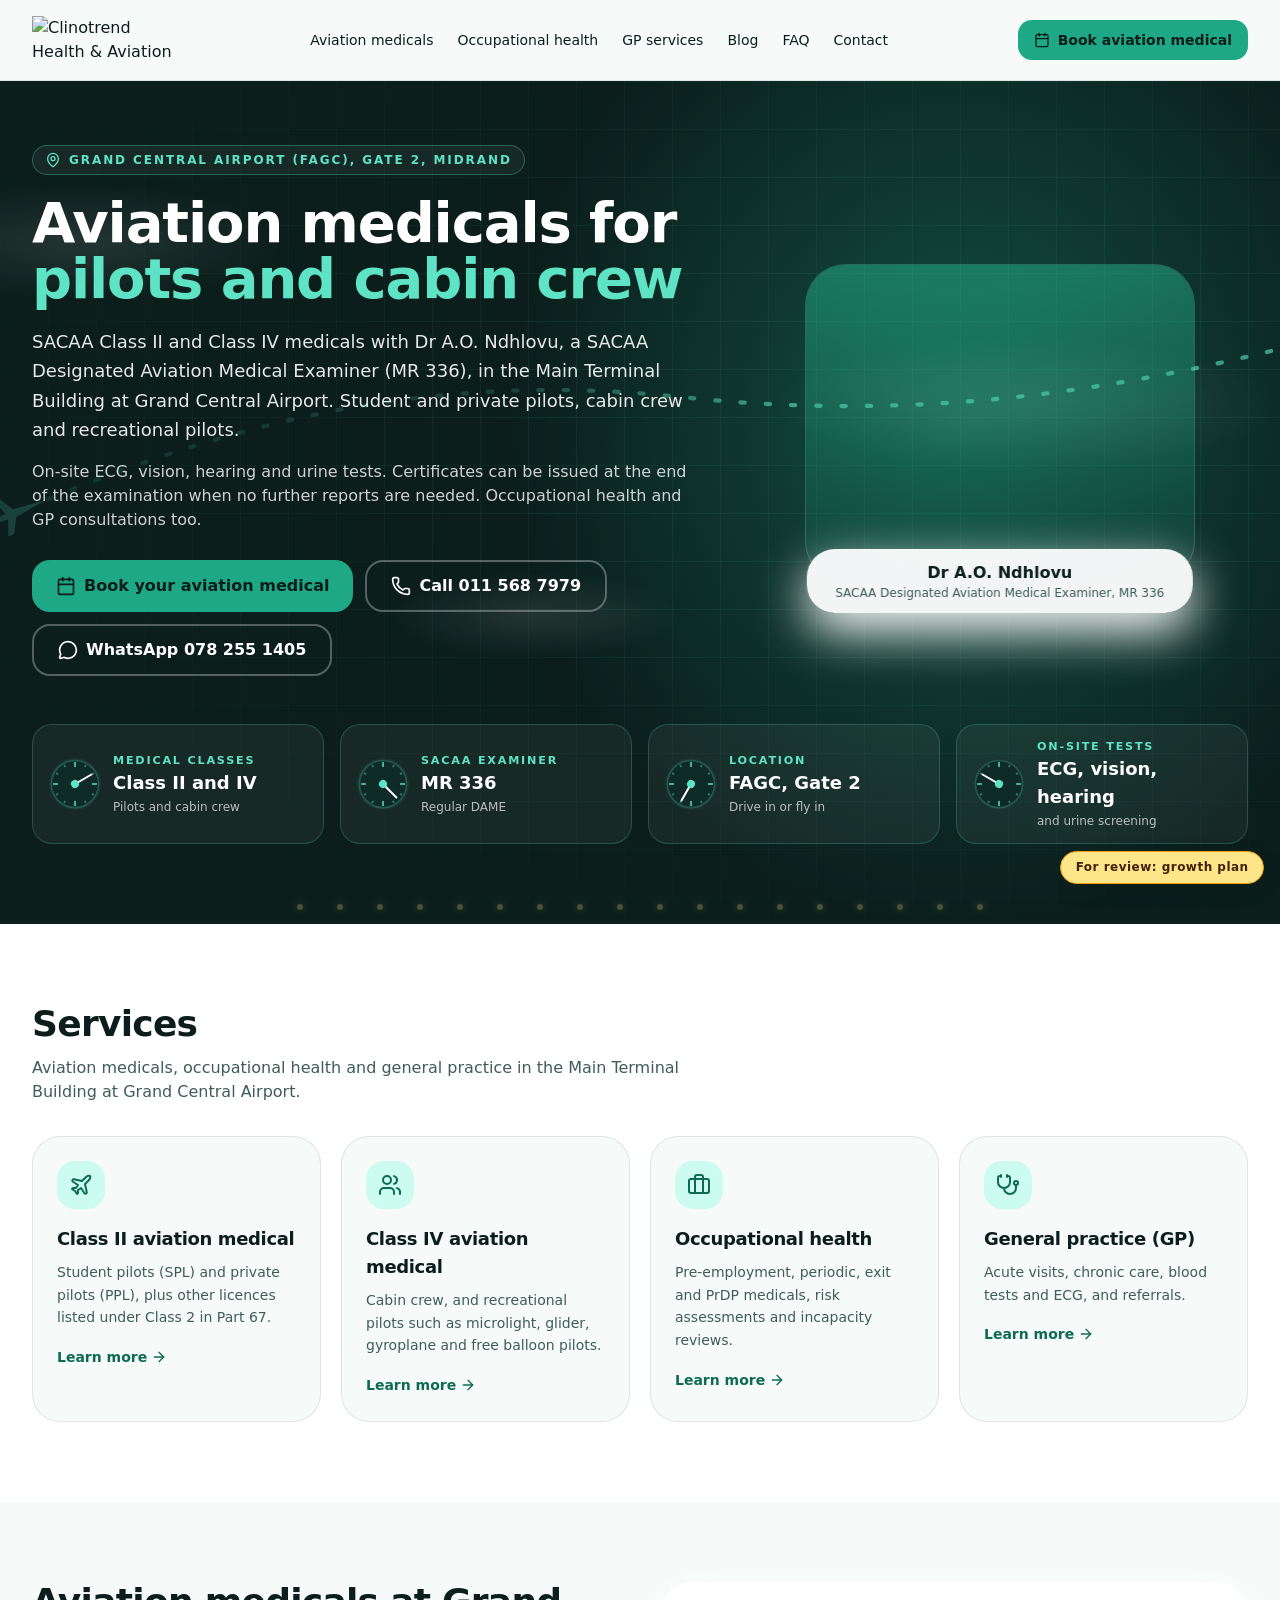
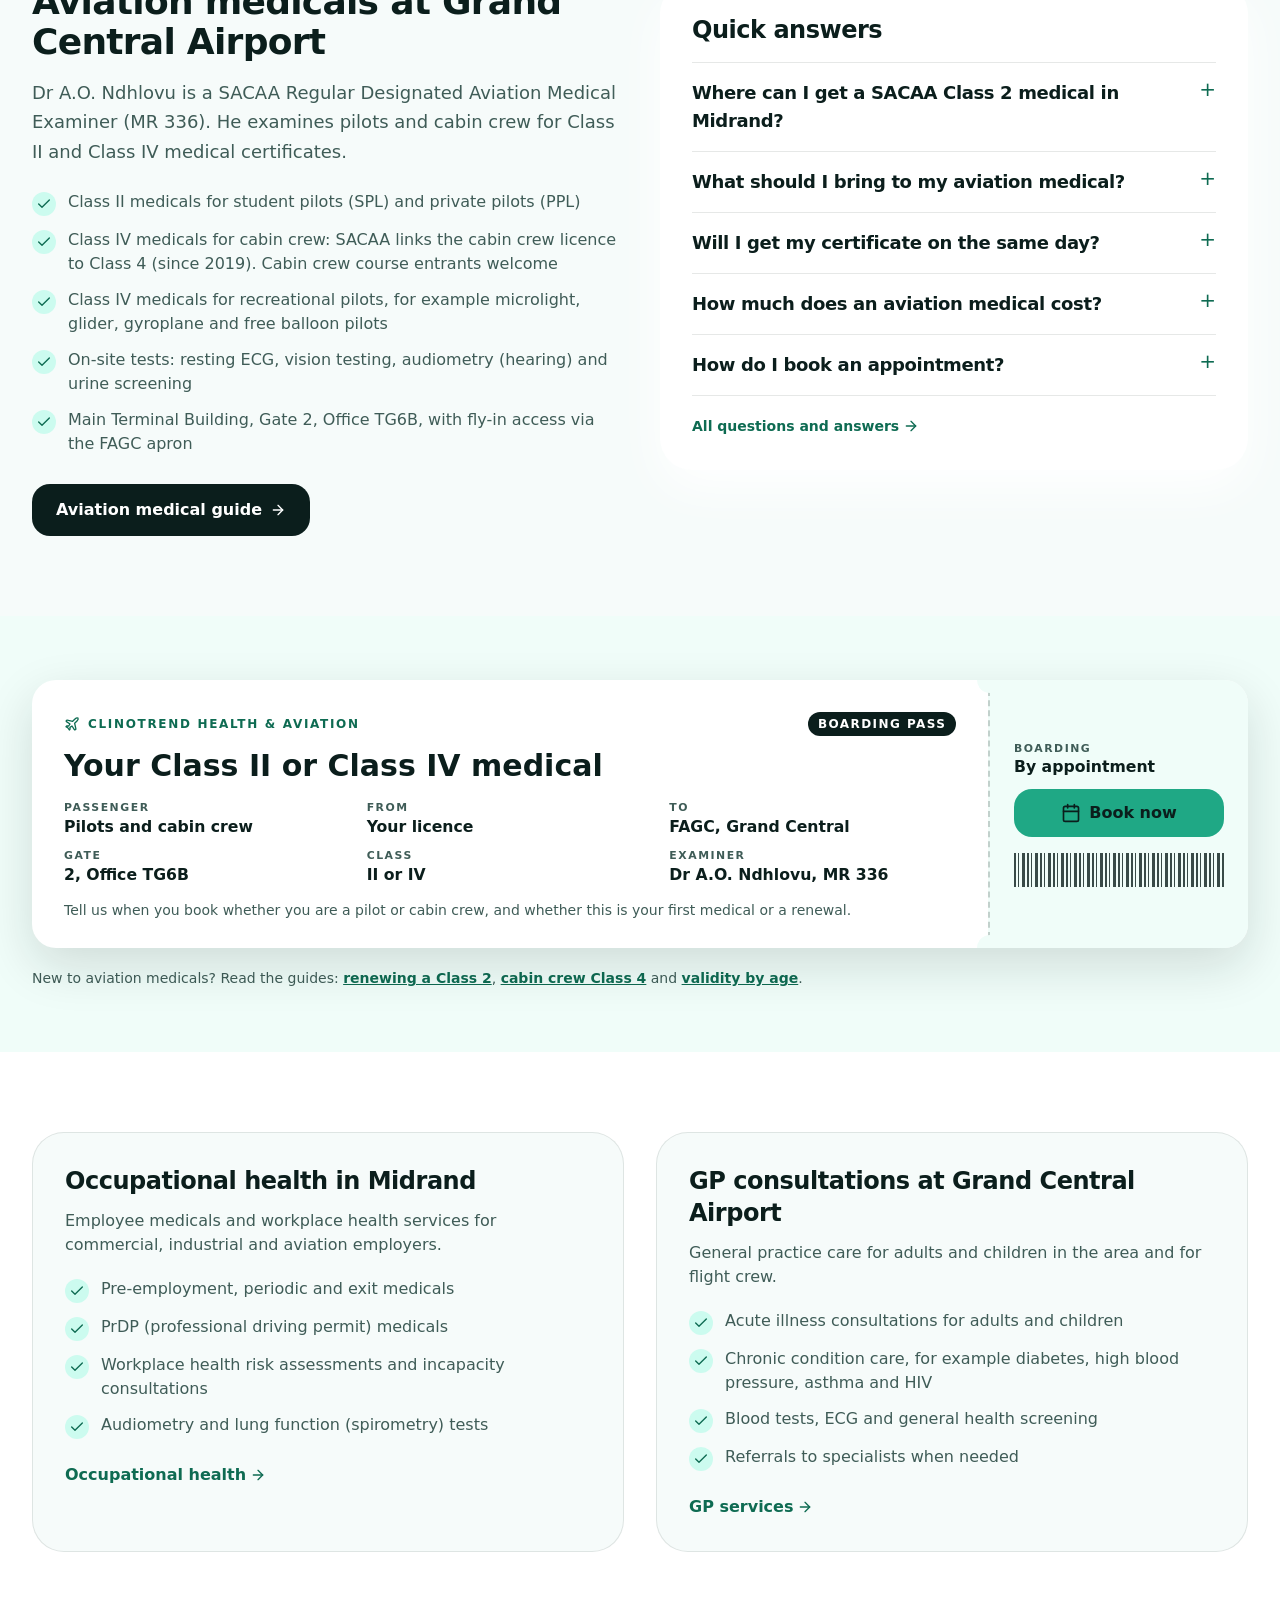
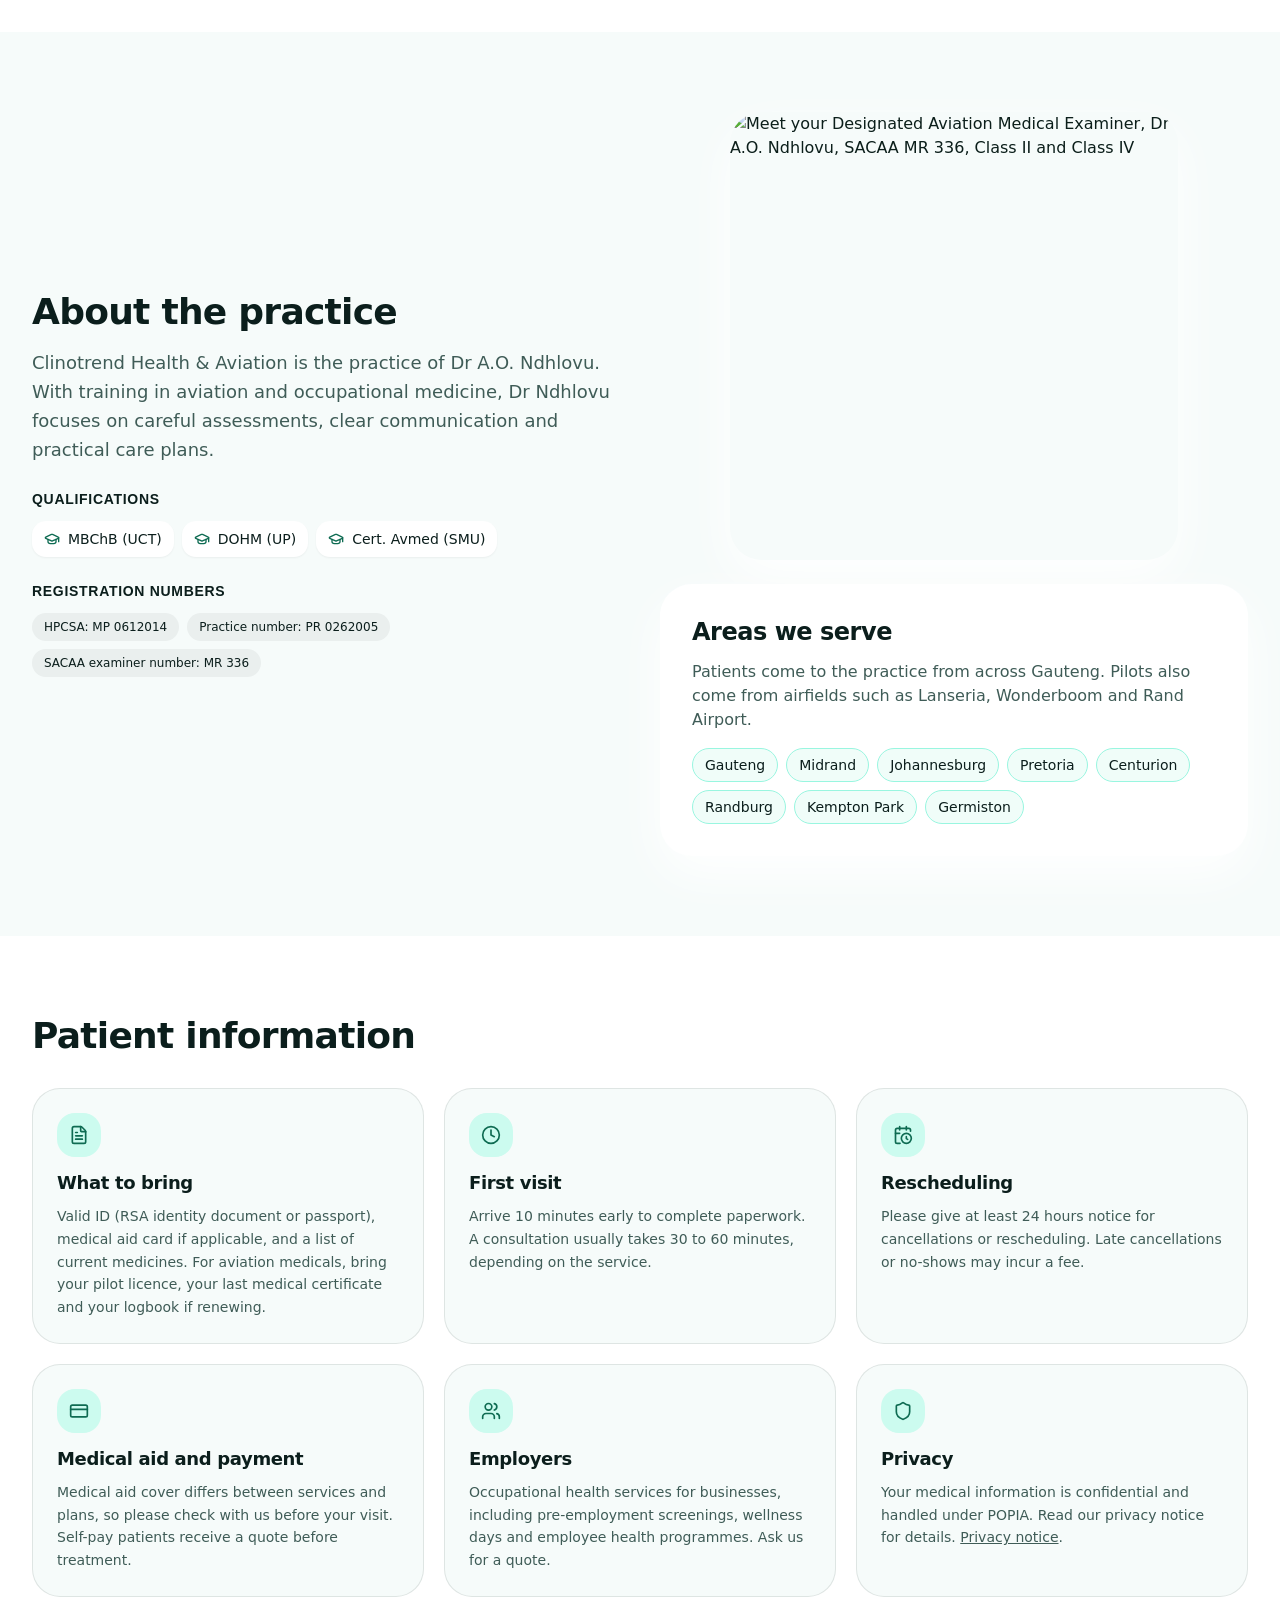
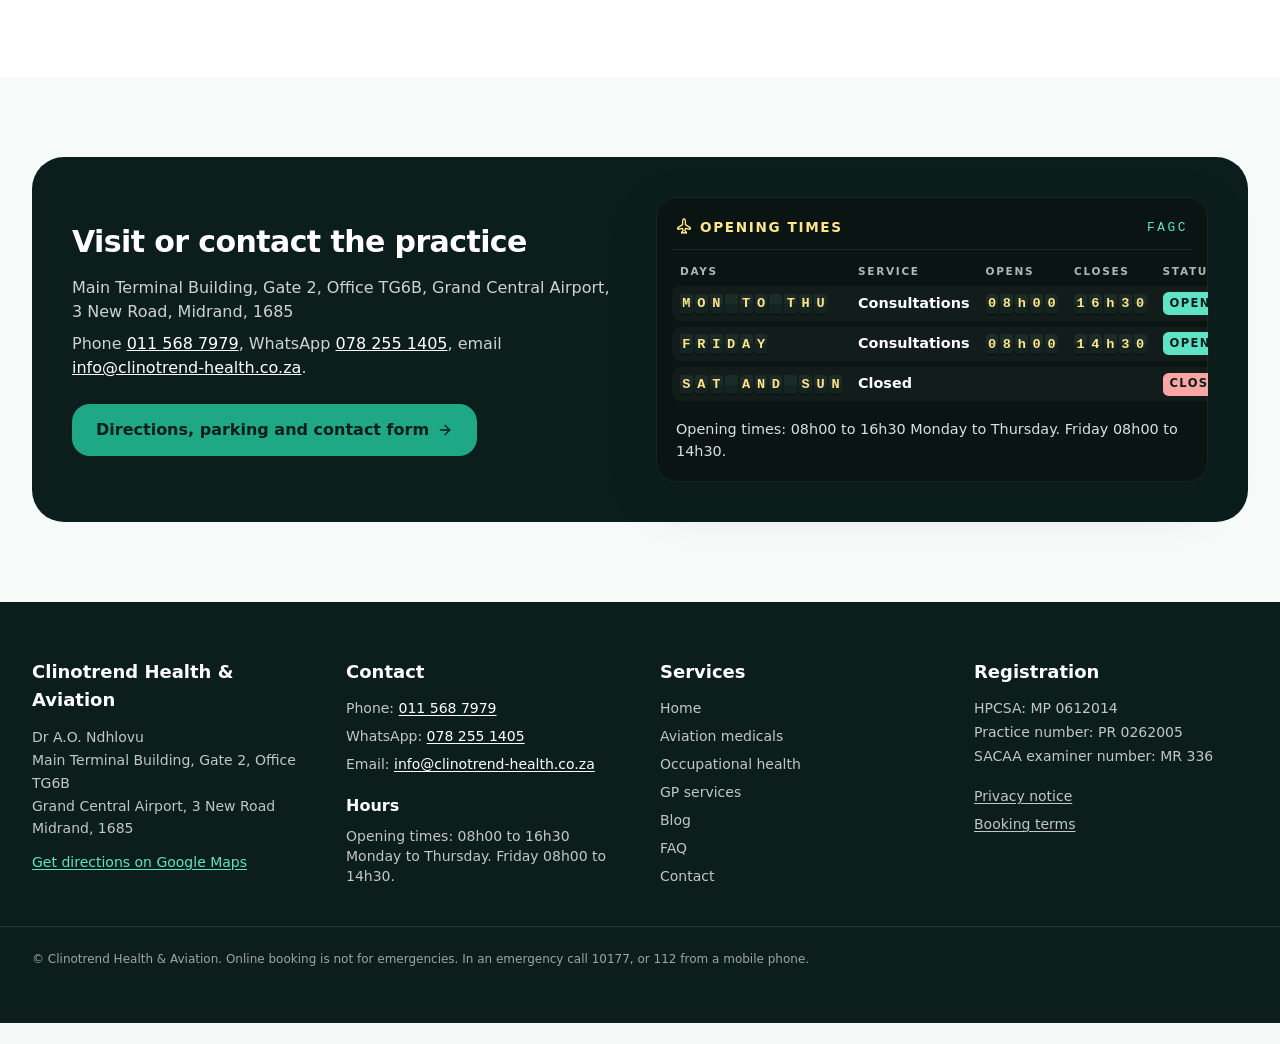
==== commit 6c5794d2: "Preview: aviation redesign, plane cursor, blog drafts, growth plan" ====
--- a/index.html
+++ b/index.html
@@ -23,7 +23,7 @@
     <meta name="twitter:image" content="https://clinotrend-health.co.za/images/og-image.png">
     <link rel="preload" href="/clinotrend-preview/assets/inter-latin-400-normal-C38fXH4l.woff2" as="font" type="font/woff2" crossorigin>
     <link rel="preload" href="/clinotrend-preview/assets/montserrat-latin-700-normal-BdjcYUrC.woff2" as="font" type="font/woff2" crossorigin>
-    <link rel="preload" as="image" type="image/webp" imagesrcset="/clinotrend-preview/images/team_portrait-480.webp 480w, /clinotrend-preview/images/team_portrait-640.webp 640w, /clinotrend-preview/images/team_portrait-800.webp 800w, /clinotrend-preview/images/team_portrait.webp 1200w" imagesizes="(min-width: 1024px) 40vw, 100vw" fetchpriority="high">
+    <link rel="preload" as="image" type="image/webp" imagesrcset="/clinotrend-preview/images/dr-ndhlovu-cutout-360.webp 360w, /clinotrend-preview/images/dr-ndhlovu-cutout-520.webp 520w, /clinotrend-preview/images/dr-ndhlovu-cutout-720.webp 720w" imagesizes="(min-width: 1024px) 420px, (min-width: 640px) 380px, 300px" fetchpriority="high">
     <script type="application/ld+json">{"@context":"https://schema.org","@graph":[{"@type":"MedicalClinic","@id":"https://clinotrend-health.co.za/#clinic","name":"Clinotrend Health & Aviation","alternateName":["ClinoTrend Health & Aviation","Dr A.O. Ndhlovu, Clinotrend Health & Aviation"],"url":"https://clinotrend-health.co.za/","logo":"https://clinotrend-health.co.za/logo-square-512.png","image":["https://clinotrend-health.co.za/images/og-image.png","https://clinotrend-health.co.za/images/team_portrait.jpg"],"description":"Aviation medicals (SACAA Class II and Class IV), occupational health and GP care with Dr A.O. Ndhlovu at Grand Central Airport, Midrand.","telephone":"+27 11 568 7979","email":"info@clinotrend-health.co.za","address":{"@type":"PostalAddress","streetAddress":"Grand Central Airport, 3 New Road, Main Terminal Building, Gate 2, Office TG6B","addressLocality":"Midrand","addressRegion":"Gauteng","postalCode":"1685","addressCountry":"ZA"},"geo":{"@type":"GeoCoordinates","latitude":-25.98926,"longitude":28.140795},"hasMap":"https://www.google.com/maps/search/?api=1&query=-25.98926%2C28.140795","openingHoursSpecification":[{"@type":"OpeningHoursSpecification","dayOfWeek":["Monday","Tuesday","Wednesday","Thursday"],"opens":"08:00","closes":"16:30"},{"@type":"OpeningHoursSpecification","dayOfWeek":["Friday"],"opens":"08:00","closes":"14:30"}],"areaServed":[{"@type":"AdministrativeArea","name":"Gauteng"},{"@type":"City","name":"Midrand"},{"@type":"City","name":"Johannesburg"},{"@type":"City","name":"Pretoria"},{"@type":"City","name":"Centurion"},{"@type":"City","name":"Randburg"},{"@type":"City","name":"Kempton Park"},{"@type":"City","name":"Germiston"}],"medicalSpecialty":["Occupational","PrimaryCare"],"currenciesAccepted":"ZAR","contactPoint":[{"@type":"ContactPoint","contactType":"reception","telephone":"+27 11 568 7979","email":"info@clinotrend-health.co.za","areaServed":"ZA","availableLanguage":"en"},{"@type":"ContactPoint","contactType":"WhatsApp","telephone":"+27 78 255 1405","url":"https://wa.me/27782551405","areaServed":"ZA","availableLanguage":"en"}],"availableService":[{"@type":"MedicalTest","name":"SACAA Class II aviation medical examination","url":"https://clinotrend-health.co.za/aviation-medicals/"},{"@type":"MedicalTest","name":"SACAA Class IV aviation medical examination","url":"https://clinotrend-health.co.za/aviation-medicals/"},{"@type":"MedicalProcedure","name":"Occupational health medicals (pre-employment, periodic, exit and PrDP)","url":"https://clinotrend-health.co.za/occupational-health/"},{"@type":"MedicalProcedure","name":"General practice (GP) consultation","url":"https://clinotrend-health.co.za/gp-services/"}],"employee":{"@id":"https://clinotrend-health.co.za/#physician"},"potentialAction":{"@type":"ReserveAction","target":{"@type":"EntryPoint","urlTemplate":"https://clinotrend-health.co.za/contact/","actionPlatform":["https://schema.org/DesktopWebPlatform","https://schema.org/MobileWebPlatform"]},"result":{"@type":"Reservation","name":"Appointment request"}}},{"@type":"Physician","@id":"https://clinotrend-health.co.za/#physician","name":"Dr A.O. Ndhlovu","url":"https://clinotrend-health.co.za/aviation-medicals/","image":"https://clinotrend-health.co.za/images/team_portrait.jpg","jobTitle":"SACAA Regular Designated Aviation Medical Examiner and occupational medicine practitioner","telephone":"+27 11 568 7979","address":{"@type":"PostalAddress","streetAddress":"Grand Central Airport, 3 New Road, Main Terminal Building, Gate 2, Office TG6B","addressLocality":"Midrand","addressRegion":"Gauteng","postalCode":"1685","addressCountry":"ZA"},"medicalSpecialty":["Occupational","PrimaryCare"],"hasCredential":[{"@type":"EducationalOccupationalCredential","name":"MBChB (UCT)"},{"@type":"EducationalOccupationalCredential","name":"DOHM (UP)"},{"@type":"EducationalOccupationalCredential","name":"Cert. Avmed (SMU)"},{"@type":"EducationalOccupationalCredential","name":"SACAA Regular Designated Aviation Medical Examiner, MR 336","recognizedBy":{"@type":"GovernmentOrganization","name":"South African Civil Aviation Authority","url":"https://www.caa.co.za/"}}],"worksFor":{"@id":"https://clinotrend-health.co.za/#clinic"}},{"@type":"WebSite","@id":"https://clinotrend-health.co.za/#website","url":"https://clinotrend-health.co.za/","name":"Clinotrend Health & Aviation","publisher":{"@id":"https://clinotrend-health.co.za/#clinic"},"inLanguage":"en-ZA"},{"@type":"WebPage","@id":"https://clinotrend-health.co.za/#webpage","url":"https://clinotrend-health.co.za/","name":"Clinotrend Health & Aviation, Grand Central Airport, Midrand","description":"Aviation medicals, occupational health and GP care in Midrand.","isPartOf":{"@id":"https://clinotrend-health.co.za/#website"},"about":{"@id":"https://clinotrend-health.co.za/#clinic"},"inLanguage":"en-ZA","breadcrumb":{"@id":"https://clinotrend-health.co.za/#breadcrumb"},"mainEntity":{"@id":"https://clinotrend-health.co.za/#clinic"}},{"@type":"BreadcrumbList","@id":"https://clinotrend-health.co.za/#breadcrumb","itemListElement":[{"@type":"ListItem","position":1,"name":"Home","item":"https://clinotrend-health.co.za/"}]},{"@type":"FAQPage","@id":"https://clinotrend-health.co.za/#faq","mainEntity":[{"@type":"Question","name":"Where can I get a SACAA Class 2 medical in Midrand?","acceptedAnswer":{"@type":"Answer","text":"Dr A.O. Ndhlovu is a SACAA Regular Designated Aviation Medical Examiner (DAME), number MR 336, at Clinotrend Health & Aviation, Main Terminal Building, Gate 2, Office TG6B, Grand Central Airport, 3 New Road, Midrand, 1685. He examines applicants for Class II and Class IV medical certificates. Book online, call 011 568 7979 or send a WhatsApp to 078 255 1405."}},{"@type":"Question","name":"What should I bring to my aviation medical?","acceptedAnswer":{"@type":"Answer","text":"Bring your ID or passport, any aviation licence you hold, your most recent aviation medical certificate if you have one, your pilot logbook if you are renewing, your medical aid card if applicable, a list of your medicines, and the glasses, contact lenses or hearing aids you use. If you have a medical condition, bring recent reports from your doctor or specialist. SACAA regulations require you to show proof of identity, your licence and your latest medical certificate, give your medical history and sign a declaration."}},{"@type":"Question","name":"Will I get my certificate on the same day?","acceptedAnswer":{"@type":"Answer","text":"If you meet the medical standards and no further reports are needed, the examiner can issue your certificate at the end of the examination. Some applicants need extra reports or a SACAA review before a certificate can be issued. In that case we will tell you what is needed."}},{"@type":"Question","name":"How much does an aviation medical cost?","acceptedAnswer":{"@type":"Answer","text":"Fees are not published on the website. We tell you the fee when you book. Call 011 568 7979 or send a WhatsApp to 078 255 1405 to ask."}},{"@type":"Question","name":"How do I book an appointment?","acceptedAnswer":{"@type":"Answer","text":"Use the online booking form on this website, call 011 568 7979 or send a WhatsApp to 078 255 1405. An online booking is a request: we email you when it is received and again when it is confirmed."}}]}]}</script>
     <meta name="google-site-verification" content="c-Cod2nh8BzhtL2Z1EwPkJ7djA6cgbb-r3TllKKEWe8">
     <meta name="theme-color" content="#0B1E1C">
@@ -36,11 +36,11 @@
     <link rel="apple-touch-icon" sizes="180x180" href="/clinotrend-preview/apple-touch-icon.png">
     <link rel="manifest" href="/clinotrend-preview/manifest.json">
     <!-- Preview build: Google Analytics removed -->
-    <script type="module" crossorigin src="/clinotrend-preview/assets/index-lUso3mbV.js"></script>
-    <style>@font-face{font-family:Inter;font-style:normal;font-display:swap;font-weight:300;src:url(/clinotrend-preview/assets/inter-latin-300-normal-BVlfKGgI.woff2) format("woff2"),url(/clinotrend-preview/assets/inter-latin-300-normal-i8F0SvXL.woff) format("woff")}@font-face{font-family:Inter;font-style:normal;font-display:swap;font-weight:400;src:url(/clinotrend-preview/assets/inter-latin-400-normal-C38fXH4l.woff2) format("woff2"),url(/clinotrend-preview/assets/inter-latin-400-normal-CyCys3Eg.woff) format("woff")}@font-face{font-family:Inter;font-style:normal;font-display:swap;font-weight:500;src:url(/clinotrend-preview/assets/inter-latin-500-normal-Cerq10X2.woff2) format("woff2"),url(/clinotrend-preview/assets/inter-latin-500-normal-BL9OpVg8.woff) format("woff")}@font-face{font-family:Inter;font-style:normal;font-display:swap;font-weight:600;src:url(/clinotrend-preview/assets/inter-latin-600-normal-LgqL8muc.woff2) format("woff2"),url(/clinotrend-preview/assets/inter-latin-600-normal-CiBQ2DWP.woff) format("woff")}@font-face{font-family:Inter;font-style:normal;font-display:swap;font-weight:700;src:url(/clinotrend-preview/assets/inter-latin-700-normal-Yt3aPRUw.woff2) format("woff2"),url(/clinotrend-preview/assets/inter-latin-700-normal-BLAVimhd.woff) format("woff")}@font-face{font-family:Montserrat;font-style:normal;font-display:swap;font-weight:600;src:url(/clinotrend-preview/assets/montserrat-latin-600-normal-UVxSCcoG.woff2) format("woff2"),url(/clinotrend-preview/assets/montserrat-latin-600-normal-CdhFl4lI.woff) format("woff")}@font-face{font-family:Montserrat;font-style:normal;font-display:swap;font-weight:700;src:url(/clinotrend-preview/assets/montserrat-latin-700-normal-BdjcYUrC.woff2) format("woff2"),url(/clinotrend-preview/assets/montserrat-latin-700-normal-BWkrl476.woff) format("woff")}@font-face{font-family:Montserrat;font-style:normal;font-display:swap;font-weight:800;src:url(/clinotrend-preview/assets/montserrat-latin-800-normal-axpkC1rd.woff2) format("woff2"),url(/clinotrend-preview/assets/montserrat-latin-800-normal-C3dfDxXV.woff) format("woff")}*,:before,:after{--tw-border-spacing-x:0;--tw-border-spacing-y:0;--tw-translate-x:0;--tw-translate-y:0;--tw-rotate:0;--tw-skew-x:0;--tw-skew-y:0;--tw-scale-x:1;--tw-scale-y:1;--tw-pan-x: ;--tw-pan-y: ;--tw-pinch-zoom: ;--tw-scroll-snap-strictness:proximity;--tw-gradient-from-position: ;--tw-gradient-via-position: ;--tw-gradient-to-position: ;--tw-ordinal: ;--tw-slashed-zero: ;--tw-numeric-figure: ;--tw-numeric-spacing: ;--tw-numeric-fraction: ;--tw-ring-inset: ;--tw-ring-offset-width:0px;--tw-ring-offset-color:#fff;--tw-ring-color:rgb(59 130 246 / .5);--tw-ring-offset-shadow:0 0 #0000;--tw-ring-shadow:0 0 #0000;--tw-shadow:0 0 #0000;--tw-shadow-colored:0 0 #0000;--tw-blur: ;--tw-brightness: ;--tw-contrast: ;--tw-grayscale: ;--tw-hue-rotate: ;--tw-invert: ;--tw-saturate: ;--tw-sepia: ;--tw-drop-shadow: ;--tw-backdrop-blur: ;--tw-backdrop-brightness: ;--tw-backdrop-contrast: ;--tw-backdrop-grayscale: ;--tw-backdrop-hue-rotate: ;--tw-backdrop-invert: ;--tw-backdrop-opacity: ;--tw-backdrop-saturate: ;--tw-backdrop-sepia: ;--tw-contain-size: ;--tw-contain-layout: ;--tw-contain-paint: ;--tw-contain-style: }*,:before,:after{box-sizing:border-box;border-width:0;border-style:solid;border-color:#e5e7eb}:before,:after{--tw-content:""}html{line-height:1.5;-webkit-text-size-adjust:100%;-moz-tab-size:4;-o-tab-size:4;tab-size:4;font-family:Inter,system-ui,sans-serif;font-feature-settings:normal;font-variation-settings:normal;-webkit-tap-highlight-color:transparent}body{margin:0;line-height:inherit}h1,h2,h3{font-size:inherit;font-weight:inherit}a{color:inherit;text-decoration:inherit}button{font-family:inherit;font-feature-settings:inherit;font-variation-settings:inherit;font-size:100%;font-weight:inherit;line-height:inherit;letter-spacing:inherit;color:inherit;margin:0;padding:0}button{text-transform:none}button{-webkit-appearance:button;background-color:transparent;background-image:none}summary{display:list-item}h1,h2,h3,p{margin:0}ul{list-style:none;margin:0;padding:0}button{cursor:pointer}img,svg{display:block;vertical-align:middle}img{max-width:100%;height:auto}[hidden]:where(:not([hidden=until-found])){display:none}:root{--background:165 33% 97%;--foreground:168 47% 8%;--card:0 0% 100%;--card-foreground:168 47% 8%;--popover:0 0% 100%;--popover-foreground:168 47% 8%;--primary:161 65% 50%;--primary-foreground:168 47% 8%;--secondary:168 20% 30%;--secondary-foreground:0 0% 100%;--muted:165 20% 94%;--muted-foreground:168 20% 35%;--accent:161 65% 50%;--accent-foreground:168 47% 8%;--destructive:0 84.2% 60.2%;--destructive-foreground:0 0% 98%;--border:168 20% 85%;--input:168 20% 90%;--ring:161 65% 50%;--radius:.875rem}*{border-color:hsl(var(--border))}html{scroll-behavior:smooth}body{background-color:hsl(var(--background));color:hsl(var(--foreground));-webkit-font-smoothing:antialiased;-moz-osx-font-smoothing:grayscale;font-family:Inter,system-ui,-apple-system,Segoe UI,Roboto,sans-serif}h1,h2,h3{font-family:Montserrat,sans-serif;letter-spacing:-.02em;line-height:1.05}.sr-only{position:absolute;width:1px;height:1px;padding:0;margin:-1px;overflow:hidden;clip:rect(0,0,0,0);white-space:nowrap;border-width:0}.fixed{position:fixed}.relative{position:relative}.sticky{position:sticky}.inset-x-0{left:0;right:0}.bottom-0{bottom:0}.top-0{top:0}.z-40{z-index:40}.z-50{z-index:50}.mx-auto{margin-left:auto;margin-right:auto}.-mr-2{margin-right:-.5rem}.mb-2{margin-bottom:.5rem}.mb-3{margin-bottom:.75rem}.mb-4{margin-bottom:1rem}.mb-5{margin-bottom:1.25rem}.mb-6{margin-bottom:1.5rem}.mb-7{margin-bottom:1.75rem}.mb-8{margin-bottom:2rem}.mt-0\.5{margin-top:.125rem}.mt-10{margin-top:2.5rem}.mt-3{margin-top:.75rem}.mt-4{margin-top:1rem}.mt-5{margin-top:1.25rem}.mt-6{margin-top:1.5rem}.mt-7{margin-top:1.75rem}.block{display:block}.inline-block{display:inline-block}.flex{display:flex}.inline-flex{display:inline-flex}.grid{display:grid}.hidden{display:none}.h-10{height:2.5rem}.h-11{height:2.75rem}.h-12{height:3rem}.h-16{height:4rem}.h-4{height:1rem}.h-5{height:1.25rem}.h-6{height:1.5rem}.h-auto{height:auto}.min-h-screen{min-height:100vh}.w-11{width:2.75rem}.w-12{width:3rem}.w-4{width:1rem}.w-5{width:1.25rem}.w-6{width:1.5rem}.w-auto{width:auto}.w-full{width:100%}.max-w-2xl{max-width:42rem}.max-w-7xl{max-width:80rem}.flex-1{flex:1 1 0%}.shrink-0{flex-shrink:0}.cursor-pointer{cursor:pointer}.list-none{list-style-type:none}.grid-cols-3{grid-template-columns:repeat(3,minmax(0,1fr))}.flex-col{flex-direction:column}.flex-wrap{flex-wrap:wrap}.items-start{align-items:flex-start}.items-center{align-items:center}.justify-center{justify-content:center}.justify-between{justify-content:space-between}.gap-1{gap:.25rem}.gap-1\.5{gap:.375rem}.gap-10{gap:2.5rem}.gap-2{gap:.5rem}.gap-3{gap:.75rem}.gap-4{gap:1rem}.gap-5{gap:1.25rem}.gap-6{gap:1.5rem}.gap-8{gap:2rem}.space-y-1>:not([hidden])~:not([hidden]){--tw-space-y-reverse:0;margin-top:calc(.25rem * calc(1 - var(--tw-space-y-reverse)));margin-bottom:calc(.25rem * var(--tw-space-y-reverse))}.space-y-2>:not([hidden])~:not([hidden]){--tw-space-y-reverse:0;margin-top:calc(.5rem * calc(1 - var(--tw-space-y-reverse)));margin-bottom:calc(.5rem * var(--tw-space-y-reverse))}.space-y-3>:not([hidden])~:not([hidden]){--tw-space-y-reverse:0;margin-top:calc(.75rem * calc(1 - var(--tw-space-y-reverse)));margin-bottom:calc(.75rem * var(--tw-space-y-reverse))}.divide-y>:not([hidden])~:not([hidden]){--tw-divide-y-reverse:0;border-top-width:calc(1px * calc(1 - var(--tw-divide-y-reverse)));border-bottom-width:calc(1px * var(--tw-divide-y-reverse))}.divide-forest\/10>:not([hidden])~:not([hidden]){border-color:#0b1e1c1a}.overflow-hidden{overflow:hidden}.whitespace-nowrap{white-space:nowrap}.break-all{word-break:break-all}.rounded-2xl{border-radius:1.75rem}.rounded-3xl{border-radius:2rem}.rounded-full{border-radius:9999px}.rounded-lg{border-radius:var(--radius)}.rounded-xl{border-radius:calc(var(--radius) + 4px)}.border{border-width:1px}.border-2{border-width:2px}.border-y{border-top-width:1px;border-bottom-width:1px}.border-b{border-bottom-width:1px}.border-t{border-top-width:1px}.border-forest\/10{border-color:#0b1e1c1a}.border-forest\/20{border-color:#0b1e1c33}.border-mint-200{--tw-border-opacity:1;border-color:rgb(153 246 224 / var(--tw-border-opacity, 1))}.border-white\/10{border-color:#ffffff1a}.bg-\[\#0F7A40\]{--tw-bg-opacity:1;background-color:rgb(15 122 64 / var(--tw-bg-opacity, 1))}.bg-clinic-white{--tw-bg-opacity:1;background-color:rgb(246 251 250 / var(--tw-bg-opacity, 1))}.bg-clinic-white\/95{background-color:#f6fbfaf2}.bg-forest{--tw-bg-opacity:1;background-color:rgb(11 30 28 / var(--tw-bg-opacity, 1))}.bg-forest\/5{background-color:#0b1e1c0d}.bg-mint-100{--tw-bg-opacity:1;background-color:rgb(204 251 239 / var(--tw-bg-opacity, 1))}.bg-mint-50{--tw-bg-opacity:1;background-color:rgb(240 253 249 / var(--tw-bg-opacity, 1))}.bg-mint-500{--tw-bg-opacity:1;background-color:rgb(31 168 133 / var(--tw-bg-opacity, 1))}.bg-white{--tw-bg-opacity:1;background-color:rgb(255 255 255 / var(--tw-bg-opacity, 1))}.p-2{padding:.5rem}.p-4{padding:1rem}.p-6{padding:1.5rem}.px-3{padding-left:.75rem;padding-right:.75rem}.px-4{padding-left:1rem;padding-right:1rem}.px-6{padding-left:1.5rem;padding-right:1.5rem}.py-1\.5{padding-top:.375rem;padding-bottom:.375rem}.py-10{padding-top:2.5rem;padding-bottom:2.5rem}.py-14{padding-top:3.5rem;padding-bottom:3.5rem}.py-2{padding-top:.5rem;padding-bottom:.5rem}.py-2\.5{padding-top:.625rem;padding-bottom:.625rem}.py-3{padding-top:.75rem;padding-bottom:.75rem}.py-3\.5{padding-top:.875rem;padding-bottom:.875rem}.py-4{padding-top:1rem;padding-bottom:1rem}.pb-28{padding-bottom:7rem}.pt-14{padding-top:3.5rem}.pt-3{padding-top:.75rem}.pt-6{padding-top:1.5rem}.font-display{font-family:Montserrat,system-ui,sans-serif}.text-2xl{font-size:1.5rem;line-height:2rem}.text-3xl{font-size:1.875rem;line-height:2.25rem}.text-\[2\.1rem\]{font-size:2.1rem}.text-base{font-size:1rem;line-height:1.5rem}.text-lg{font-size:1.125rem;line-height:1.75rem}.text-sm{font-size:.875rem;line-height:1.25rem}.text-xl{font-size:1.25rem;line-height:1.75rem}.text-xs{font-size:.75rem;line-height:1rem}.font-bold{font-weight:700}.font-medium{font-weight:500}.font-semibold{font-weight:600}.uppercase{text-transform:uppercase}.leading-\[1\.05\]{line-height:1.05}.leading-none{line-height:1}.leading-relaxed{line-height:1.625}.leading-snug{line-height:1.375}.tracking-\[0\.18em\]{letter-spacing:.18em}.tracking-wider{letter-spacing:.05em}.text-forest{--tw-text-opacity:1;color:rgb(11 30 28 / var(--tw-text-opacity, 1))}.text-forest-light{--tw-text-opacity:1;color:rgb(63 92 87 / var(--tw-text-opacity, 1))}.text-mint-300{--tw-text-opacity:1;color:rgb(94 228 196 / var(--tw-text-opacity, 1))}.text-mint-700{--tw-text-opacity:1;color:rgb(14 107 82 / var(--tw-text-opacity, 1))}.text-white{--tw-text-opacity:1;color:rgb(255 255 255 / var(--tw-text-opacity, 1))}.text-white\/60{color:#fff9}.text-white\/75{color:#ffffffbf}.text-white\/80{color:#fffc}.underline{text-decoration-line:underline}.underline-offset-2{text-underline-offset:2px}.shadow-card{--tw-shadow:0 18px 50px rgba(11, 30, 28, .1);--tw-shadow-colored:0 18px 50px var(--tw-shadow-color);box-shadow:var(--tw-ring-offset-shadow, 0 0 #0000),var(--tw-ring-shadow, 0 0 #0000),var(--tw-shadow)}.shadow-sm{--tw-shadow:0 1px 2px 0 rgb(0 0 0 / .05);--tw-shadow-colored:0 1px 2px 0 var(--tw-shadow-color);box-shadow:var(--tw-ring-offset-shadow, 0 0 #0000),var(--tw-ring-shadow, 0 0 #0000),var(--tw-shadow)}.shadow-card{--tw-shadow-color:hsl(var(--card));--tw-shadow:var(--tw-shadow-colored)}.backdrop-blur{--tw-backdrop-blur:blur(8px);-webkit-backdrop-filter:var(--tw-backdrop-blur) var(--tw-backdrop-brightness) var(--tw-backdrop-contrast) var(--tw-backdrop-grayscale) var(--tw-backdrop-hue-rotate) var(--tw-backdrop-invert) var(--tw-backdrop-opacity) var(--tw-backdrop-saturate) var(--tw-backdrop-sepia);backdrop-filter:var(--tw-backdrop-blur) var(--tw-backdrop-brightness) var(--tw-backdrop-contrast) var(--tw-backdrop-grayscale) var(--tw-backdrop-hue-rotate) var(--tw-backdrop-invert) var(--tw-backdrop-opacity) var(--tw-backdrop-saturate) var(--tw-backdrop-sepia)}.transition{transition-property:color,background-color,border-color,text-decoration-color,fill,stroke,opacity,box-shadow,transform,filter,backdrop-filter;transition-timing-function:cubic-bezier(.4,0,.2,1);transition-duration:.15s}.transition-transform{transition-property:transform;transition-timing-function:cubic-bezier(.4,0,.2,1);transition-duration:.15s}.bg-forest{background-color:#0b1e1c}details>summary::-webkit-details-marker{display:none}.hover\:border-mint-500:hover{--tw-border-opacity:1;border-color:rgb(31 168 133 / var(--tw-border-opacity, 1))}.hover\:bg-forest\/5:hover{background-color:#0b1e1c0d}.hover\:bg-mint-600:hover{--tw-bg-opacity:1;background-color:rgb(21 135 102 / var(--tw-bg-opacity, 1))}.hover\:text-mint-300:hover{--tw-text-opacity:1;color:rgb(94 228 196 / var(--tw-text-opacity, 1))}.hover\:text-mint-700:hover{--tw-text-opacity:1;color:rgb(14 107 82 / var(--tw-text-opacity, 1))}.hover\:shadow-card:hover{--tw-shadow:0 18px 50px rgba(11, 30, 28, .1);--tw-shadow-colored:0 18px 50px var(--tw-shadow-color);box-shadow:var(--tw-ring-offset-shadow, 0 0 #0000),var(--tw-ring-shadow, 0 0 #0000),var(--tw-shadow)}.hover\:shadow-card:hover{--tw-shadow-color:hsl(var(--card));--tw-shadow:var(--tw-shadow-colored)}.focus\:not-sr-only:focus{position:static;width:auto;height:auto;padding:0;margin:0;overflow:visible;clip:auto;white-space:normal}.focus\:absolute:focus{position:absolute}.focus\:z-\[60\]:focus{z-index:60}.focus\:bg-white:focus{--tw-bg-opacity:1;background-color:rgb(255 255 255 / var(--tw-bg-opacity, 1))}.focus\:p-3:focus{padding:.75rem}@media(min-width:640px){.sm\:grid-cols-2{grid-template-columns:repeat(2,minmax(0,1fr))}.sm\:flex-row{flex-direction:row}.sm\:px-6{padding-left:1.5rem;padding-right:1.5rem}.sm\:text-5xl{font-size:3rem;line-height:1}}@media(min-width:768px){.md\:grid-cols-2{grid-template-columns:repeat(2,minmax(0,1fr))}}@media(min-width:1024px){.lg\:col-span-2{grid-column:span 2 / span 2}.lg\:hidden{display:none}.lg\:h-12{height:3rem}.lg\:h-20{height:5rem}.lg\:grid-cols-2{grid-template-columns:repeat(2,minmax(0,1fr))}.lg\:grid-cols-3{grid-template-columns:repeat(3,minmax(0,1fr))}.lg\:grid-cols-4{grid-template-columns:repeat(4,minmax(0,1fr))}.lg\:grid-cols-\[1\.1fr_0\.9fr\]{grid-template-columns:1.1fr .9fr}.lg\:gap-14{gap:3.5rem}.lg\:p-10{padding:2.5rem}.lg\:p-8{padding:2rem}.lg\:px-8{padding-left:2rem;padding-right:2rem}.lg\:py-16{padding-top:4rem;padding-bottom:4rem}.lg\:py-20{padding-top:5rem;padding-bottom:5rem}.lg\:pb-14{padding-bottom:3.5rem}.lg\:text-4xl{font-size:2.25rem;line-height:2.5rem}.lg\:text-\[3\.4rem\]{font-size:3.4rem}.lg\:text-lg{font-size:1.125rem;line-height:1.75rem}}@media(min-width:1280px){.xl\:flex{display:flex}.xl\:hidden{display:none}}@media(min-width:1536px){.\32xl\:flex{display:flex}}</style><link rel="stylesheet" crossorigin href="/clinotrend-preview/assets/index-D94FS9xV.css" media="print" onload="this.media='all'"><noscript><link rel="stylesheet" crossorigin href="/clinotrend-preview/assets/index-D94FS9xV.css"></noscript>
+    <script type="module" crossorigin src="/clinotrend-preview/assets/index-DM9SAomE.js"></script>
+    <style>@font-face{font-family:Inter;font-style:normal;font-display:swap;font-weight:300;src:url(/clinotrend-preview/assets/inter-latin-300-normal-BVlfKGgI.woff2) format("woff2"),url(/clinotrend-preview/assets/inter-latin-300-normal-i8F0SvXL.woff) format("woff")}@font-face{font-family:Inter;font-style:normal;font-display:swap;font-weight:400;src:url(/clinotrend-preview/assets/inter-latin-400-normal-C38fXH4l.woff2) format("woff2"),url(/clinotrend-preview/assets/inter-latin-400-normal-CyCys3Eg.woff) format("woff")}@font-face{font-family:Inter;font-style:normal;font-display:swap;font-weight:500;src:url(/clinotrend-preview/assets/inter-latin-500-normal-Cerq10X2.woff2) format("woff2"),url(/clinotrend-preview/assets/inter-latin-500-normal-BL9OpVg8.woff) format("woff")}@font-face{font-family:Inter;font-style:normal;font-display:swap;font-weight:600;src:url(/clinotrend-preview/assets/inter-latin-600-normal-LgqL8muc.woff2) format("woff2"),url(/clinotrend-preview/assets/inter-latin-600-normal-CiBQ2DWP.woff) format("woff")}@font-face{font-family:Inter;font-style:normal;font-display:swap;font-weight:700;src:url(/clinotrend-preview/assets/inter-latin-700-normal-Yt3aPRUw.woff2) format("woff2"),url(/clinotrend-preview/assets/inter-latin-700-normal-BLAVimhd.woff) format("woff")}@font-face{font-family:Montserrat;font-style:normal;font-display:swap;font-weight:600;src:url(/clinotrend-preview/assets/montserrat-latin-600-normal-UVxSCcoG.woff2) format("woff2"),url(/clinotrend-preview/assets/montserrat-latin-600-normal-CdhFl4lI.woff) format("woff")}@font-face{font-family:Montserrat;font-style:normal;font-display:swap;font-weight:700;src:url(/clinotrend-preview/assets/montserrat-latin-700-normal-BdjcYUrC.woff2) format("woff2"),url(/clinotrend-preview/assets/montserrat-latin-700-normal-BWkrl476.woff) format("woff")}@font-face{font-family:Montserrat;font-style:normal;font-display:swap;font-weight:800;src:url(/clinotrend-preview/assets/montserrat-latin-800-normal-axpkC1rd.woff2) format("woff2"),url(/clinotrend-preview/assets/montserrat-latin-800-normal-C3dfDxXV.woff) format("woff")}*,:before,:after{--tw-border-spacing-x:0;--tw-border-spacing-y:0;--tw-translate-x:0;--tw-translate-y:0;--tw-rotate:0;--tw-skew-x:0;--tw-skew-y:0;--tw-scale-x:1;--tw-scale-y:1;--tw-pan-x: ;--tw-pan-y: ;--tw-pinch-zoom: ;--tw-scroll-snap-strictness:proximity;--tw-gradient-from-position: ;--tw-gradient-via-position: ;--tw-gradient-to-position: ;--tw-ordinal: ;--tw-slashed-zero: ;--tw-numeric-figure: ;--tw-numeric-spacing: ;--tw-numeric-fraction: ;--tw-ring-inset: ;--tw-ring-offset-width:0px;--tw-ring-offset-color:#fff;--tw-ring-color:rgb(59 130 246 / .5);--tw-ring-offset-shadow:0 0 #0000;--tw-ring-shadow:0 0 #0000;--tw-shadow:0 0 #0000;--tw-shadow-colored:0 0 #0000;--tw-blur: ;--tw-brightness: ;--tw-contrast: ;--tw-grayscale: ;--tw-hue-rotate: ;--tw-invert: ;--tw-saturate: ;--tw-sepia: ;--tw-drop-shadow: ;--tw-backdrop-blur: ;--tw-backdrop-brightness: ;--tw-backdrop-contrast: ;--tw-backdrop-grayscale: ;--tw-backdrop-hue-rotate: ;--tw-backdrop-invert: ;--tw-backdrop-opacity: ;--tw-backdrop-saturate: ;--tw-backdrop-sepia: ;--tw-contain-size: ;--tw-contain-layout: ;--tw-contain-paint: ;--tw-contain-style: }*,:before,:after{box-sizing:border-box;border-width:0;border-style:solid;border-color:#e5e7eb}:before,:after{--tw-content:""}html{line-height:1.5;-webkit-text-size-adjust:100%;-moz-tab-size:4;-o-tab-size:4;tab-size:4;font-family:Inter,system-ui,sans-serif;font-feature-settings:normal;font-variation-settings:normal;-webkit-tap-highlight-color:transparent}body{margin:0;line-height:inherit}h1,h2,h3{font-size:inherit;font-weight:inherit}a{color:inherit;text-decoration:inherit}table{text-indent:0;border-color:inherit;border-collapse:collapse}button{font-family:inherit;font-feature-settings:inherit;font-variation-settings:inherit;font-size:100%;font-weight:inherit;line-height:inherit;letter-spacing:inherit;color:inherit;margin:0;padding:0}button{text-transform:none}button{-webkit-appearance:button;background-color:transparent;background-image:none}summary{display:list-item}dl,dd,h1,h2,h3,figure,p{margin:0}ul{list-style:none;margin:0;padding:0}button{cursor:pointer}img,svg{display:block;vertical-align:middle}img{max-width:100%;height:auto}[hidden]:where(:not([hidden=until-found])){display:none}:root{--background:165 33% 97%;--foreground:168 47% 8%;--card:0 0% 100%;--card-foreground:168 47% 8%;--popover:0 0% 100%;--popover-foreground:168 47% 8%;--primary:161 65% 50%;--primary-foreground:168 47% 8%;--secondary:168 20% 30%;--secondary-foreground:0 0% 100%;--muted:165 20% 94%;--muted-foreground:168 20% 35%;--accent:161 65% 50%;--accent-foreground:168 47% 8%;--destructive:0 84.2% 60.2%;--destructive-foreground:0 0% 98%;--border:168 20% 85%;--input:168 20% 90%;--ring:161 65% 50%;--radius:.875rem}*{border-color:hsl(var(--border))}html{scroll-behavior:smooth}body{background-color:hsl(var(--background));color:hsl(var(--foreground));-webkit-font-smoothing:antialiased;-moz-osx-font-smoothing:grayscale;font-family:Inter,system-ui,-apple-system,Segoe UI,Roboto,sans-serif}h1,h2,h3{font-family:Montserrat,sans-serif;letter-spacing:-.02em;line-height:1.05}.sr-only{position:absolute;width:1px;height:1px;padding:0;margin:-1px;overflow:hidden;clip:rect(0,0,0,0);white-space:nowrap;border-width:0}.fixed{position:fixed}.absolute{position:absolute}.relative{position:relative}.sticky{position:sticky}.inset-x-0{left:0;right:0}.inset-x-4{left:1rem;right:1rem}.bottom-0{bottom:0}.bottom-10{bottom:2.5rem}.bottom-2{bottom:.5rem}.left-1\/2{left:50%}.top-0{top:0}.top-16{top:4rem}.z-40{z-index:40}.z-50{z-index:50}.z-\[1\]{z-index:1}.mx-auto{margin-left:auto;margin-right:auto}.-mr-2{margin-right:-.5rem}.mb-2{margin-bottom:.5rem}.mb-3{margin-bottom:.75rem}.mb-4{margin-bottom:1rem}.mb-5{margin-bottom:1.25rem}.mb-6{margin-bottom:1.5rem}.mb-7{margin-bottom:1.75rem}.mb-8{margin-bottom:2rem}.mt-0\.5{margin-top:.125rem}.mt-10{margin-top:2.5rem}.mt-3{margin-top:.75rem}.mt-4{margin-top:1rem}.mt-5{margin-top:1.25rem}.mt-6{margin-top:1.5rem}.mt-7{margin-top:1.75rem}.block{display:block}.inline-block{display:inline-block}.flex{display:flex}.inline-flex{display:inline-flex}.grid{display:grid}.hidden{display:none}.h-10{height:2.5rem}.h-11{height:2.75rem}.h-12{height:3rem}.h-16{height:4rem}.h-4{height:1rem}.h-5{height:1.25rem}.h-6{height:1.5rem}.h-auto{height:auto}.min-h-screen{min-height:100vh}.w-11{width:2.75rem}.w-12{width:3rem}.w-4{width:1rem}.w-5{width:1.25rem}.w-6{width:1.5rem}.w-\[300px\]{width:300px}.w-\[92\%\]{width:92%}.w-auto{width:auto}.w-full{width:100%}.min-w-0{min-width:0px}.max-w-2xl{max-width:42rem}.max-w-7xl{max-width:80rem}.max-w-md{max-width:28rem}.flex-1{flex:1 1 0%}.shrink-0{flex-shrink:0}.-translate-x-1\/2{--tw-translate-x:-50%;transform:translate(var(--tw-translate-x),var(--tw-translate-y)) rotate(var(--tw-rotate)) skew(var(--tw-skew-x)) skewY(var(--tw-skew-y)) scaleX(var(--tw-scale-x)) scaleY(var(--tw-scale-y))}.-rotate-45{--tw-rotate:-45deg;transform:translate(var(--tw-translate-x),var(--tw-translate-y)) rotate(var(--tw-rotate)) skew(var(--tw-skew-x)) skewY(var(--tw-skew-y)) scaleX(var(--tw-scale-x)) scaleY(var(--tw-scale-y))}.cursor-pointer{cursor:pointer}.list-none{list-style-type:none}.grid-cols-2{grid-template-columns:repeat(2,minmax(0,1fr))}.grid-cols-3{grid-template-columns:repeat(3,minmax(0,1fr))}.flex-col{flex-direction:column}.flex-wrap{flex-wrap:wrap}.items-start{align-items:flex-start}.items-center{align-items:center}.justify-center{justify-content:center}.justify-between{justify-content:space-between}.gap-1{gap:.25rem}.gap-1\.5{gap:.375rem}.gap-10{gap:2.5rem}.gap-2{gap:.5rem}.gap-3{gap:.75rem}.gap-4{gap:1rem}.gap-5{gap:1.25rem}.gap-6{gap:1.5rem}.gap-8{gap:2rem}.gap-x-4{-moz-column-gap:1rem;column-gap:1rem}.gap-y-3{row-gap:.75rem}.space-y-1>:not([hidden])~:not([hidden]){--tw-space-y-reverse:0;margin-top:calc(.25rem * calc(1 - var(--tw-space-y-reverse)));margin-bottom:calc(.25rem * var(--tw-space-y-reverse))}.space-y-2>:not([hidden])~:not([hidden]){--tw-space-y-reverse:0;margin-top:calc(.5rem * calc(1 - var(--tw-space-y-reverse)));margin-bottom:calc(.5rem * var(--tw-space-y-reverse))}.space-y-3>:not([hidden])~:not([hidden]){--tw-space-y-reverse:0;margin-top:calc(.75rem * calc(1 - var(--tw-space-y-reverse)));margin-bottom:calc(.75rem * var(--tw-space-y-reverse))}.space-y-6>:not([hidden])~:not([hidden]){--tw-space-y-reverse:0;margin-top:calc(1.5rem * calc(1 - var(--tw-space-y-reverse)));margin-bottom:calc(1.5rem * var(--tw-space-y-reverse))}.divide-y>:not([hidden])~:not([hidden]){--tw-divide-y-reverse:0;border-top-width:calc(1px * calc(1 - var(--tw-divide-y-reverse)));border-bottom-width:calc(1px * var(--tw-divide-y-reverse))}.divide-forest\/10>:not([hidden])~:not([hidden]){border-color:#0b1e1c1a}.overflow-hidden{overflow:hidden}.whitespace-nowrap{white-space:nowrap}.break-all{word-break:break-all}.rounded-2xl{border-radius:1.75rem}.rounded-3xl{border-radius:2rem}.rounded-\[2\.5rem\]{border-radius:2.5rem}.rounded-full{border-radius:9999px}.rounded-lg{border-radius:var(--radius)}.rounded-xl{border-radius:calc(var(--radius) + 4px)}.border{border-width:1px}.border-2{border-width:2px}.border-y{border-top-width:1px;border-bottom-width:1px}.border-b{border-bottom-width:1px}.border-t{border-top-width:1px}.border-forest\/10{border-color:#0b1e1c1a}.border-forest\/20{border-color:#0b1e1c33}.border-mint-200{--tw-border-opacity:1;border-color:rgb(153 246 224 / var(--tw-border-opacity, 1))}.border-mint-300\/30{border-color:#5ee4c44d}.border-white\/10{border-color:#ffffff1a}.border-white\/30{border-color:#ffffff4d}.bg-\[\#0F7A40\]{--tw-bg-opacity:1;background-color:rgb(15 122 64 / var(--tw-bg-opacity, 1))}.bg-clinic-white{--tw-bg-opacity:1;background-color:rgb(246 251 250 / var(--tw-bg-opacity, 1))}.bg-clinic-white\/95{background-color:#f6fbfaf2}.bg-forest{--tw-bg-opacity:1;background-color:rgb(11 30 28 / var(--tw-bg-opacity, 1))}.bg-forest\/5{background-color:#0b1e1c0d}.bg-mint-100{--tw-bg-opacity:1;background-color:rgb(204 251 239 / var(--tw-bg-opacity, 1))}.bg-mint-50{--tw-bg-opacity:1;background-color:rgb(240 253 249 / var(--tw-bg-opacity, 1))}.bg-mint-500{--tw-bg-opacity:1;background-color:rgb(31 168 133 / var(--tw-bg-opacity, 1))}.bg-white{--tw-bg-opacity:1;background-color:rgb(255 255 255 / var(--tw-bg-opacity, 1))}.bg-white\/5{background-color:#ffffff0d}.bg-white\/95{background-color:#fffffff2}.bg-gradient-to-b{background-image:linear-gradient(to bottom,var(--tw-gradient-stops))}.from-mint-400\/40{--tw-gradient-from:rgb(45 212 166 / .4) var(--tw-gradient-from-position);--tw-gradient-to:rgb(45 212 166 / 0) var(--tw-gradient-to-position);--tw-gradient-stops:var(--tw-gradient-from), var(--tw-gradient-to)}.to-mint-600\/10{--tw-gradient-to:rgb(21 135 102 / .1) var(--tw-gradient-to-position)}.p-2{padding:.5rem}.p-6{padding:1.5rem}.px-3{padding-left:.75rem;padding-right:.75rem}.px-4{padding-left:1rem;padding-right:1rem}.px-6{padding-left:1.5rem;padding-right:1.5rem}.py-1\.5{padding-top:.375rem;padding-bottom:.375rem}.py-12{padding-top:3rem;padding-bottom:3rem}.py-14{padding-top:3.5rem;padding-bottom:3.5rem}.py-2{padding-top:.5rem;padding-bottom:.5rem}.py-2\.5{padding-top:.625rem;padding-bottom:.625rem}.py-3{padding-top:.75rem;padding-bottom:.75rem}.py-3\.5{padding-top:.875rem;padding-bottom:.875rem}.py-4{padding-top:1rem;padding-bottom:1rem}.pb-16{padding-bottom:4rem}.pb-28{padding-bottom:7rem}.pb-8{padding-bottom:2rem}.pt-10{padding-top:2.5rem}.pt-14{padding-top:3.5rem}.pt-3{padding-top:.75rem}.pt-6{padding-top:1.5rem}.text-center{text-align:center}.font-display{font-family:Montserrat,system-ui,sans-serif}.text-2xl{font-size:1.5rem;line-height:2rem}.text-3xl{font-size:1.875rem;line-height:2.25rem}.text-\[0\.7rem\]{font-size:.7rem}.text-\[2\.15rem\]{font-size:2.15rem}.text-base{font-size:1rem;line-height:1.5rem}.text-lg{font-size:1.125rem;line-height:1.75rem}.text-sm{font-size:.875rem;line-height:1.25rem}.text-xl{font-size:1.25rem;line-height:1.75rem}.text-xs{font-size:.75rem;line-height:1rem}.font-bold{font-weight:700}.font-medium{font-weight:500}.font-semibold{font-weight:600}.uppercase{text-transform:uppercase}.leading-\[1\.05\]{line-height:1.05}.leading-none{line-height:1}.leading-relaxed{line-height:1.625}.leading-snug{line-height:1.375}.leading-tight{line-height:1.25}.tracking-\[0\.16em\]{letter-spacing:.16em}.tracking-wider{letter-spacing:.05em}.text-forest{--tw-text-opacity:1;color:rgb(11 30 28 / var(--tw-text-opacity, 1))}.text-forest-light{--tw-text-opacity:1;color:rgb(63 92 87 / var(--tw-text-opacity, 1))}.text-mint-300{--tw-text-opacity:1;color:rgb(94 228 196 / var(--tw-text-opacity, 1))}.text-mint-700{--tw-text-opacity:1;color:rgb(14 107 82 / var(--tw-text-opacity, 1))}.text-white{--tw-text-opacity:1;color:rgb(255 255 255 / var(--tw-text-opacity, 1))}.text-white\/60{color:#fff9}.text-white\/70{color:#ffffffb3}.text-white\/75{color:#ffffffbf}.text-white\/80{color:#fffc}.text-white\/90{color:#ffffffe6}.underline{text-decoration-line:underline}.underline-offset-2{text-underline-offset:2px}.shadow-card{--tw-shadow:0 18px 50px rgba(11, 30, 28, .1);--tw-shadow-colored:0 18px 50px var(--tw-shadow-color);box-shadow:var(--tw-ring-offset-shadow, 0 0 #0000),var(--tw-ring-shadow, 0 0 #0000),var(--tw-shadow)}.shadow-sm{--tw-shadow:0 1px 2px 0 rgb(0 0 0 / .05);--tw-shadow-colored:0 1px 2px 0 var(--tw-shadow-color);box-shadow:var(--tw-ring-offset-shadow, 0 0 #0000),var(--tw-ring-shadow, 0 0 #0000),var(--tw-shadow)}.shadow-card{--tw-shadow-color:hsl(var(--card));--tw-shadow:var(--tw-shadow-colored)}.ring-1{--tw-ring-offset-shadow:var(--tw-ring-inset) 0 0 0 var(--tw-ring-offset-width) var(--tw-ring-offset-color);--tw-ring-shadow:var(--tw-ring-inset) 0 0 0 calc(1px + var(--tw-ring-offset-width)) var(--tw-ring-color);box-shadow:var(--tw-ring-offset-shadow),var(--tw-ring-shadow),var(--tw-shadow, 0 0 #0000)}.ring-mint-300\/30{--tw-ring-color:rgb(94 228 196 / .3)}.backdrop-blur{--tw-backdrop-blur:blur(8px);-webkit-backdrop-filter:var(--tw-backdrop-blur) var(--tw-backdrop-brightness) var(--tw-backdrop-contrast) var(--tw-backdrop-grayscale) var(--tw-backdrop-hue-rotate) var(--tw-backdrop-invert) var(--tw-backdrop-opacity) var(--tw-backdrop-saturate) var(--tw-backdrop-sepia);backdrop-filter:var(--tw-backdrop-blur) var(--tw-backdrop-brightness) var(--tw-backdrop-contrast) var(--tw-backdrop-grayscale) var(--tw-backdrop-hue-rotate) var(--tw-backdrop-invert) var(--tw-backdrop-opacity) var(--tw-backdrop-saturate) var(--tw-backdrop-sepia)}.transition{transition-property:color,background-color,border-color,text-decoration-color,fill,stroke,opacity,box-shadow,transform,filter,backdrop-filter;transition-timing-function:cubic-bezier(.4,0,.2,1);transition-duration:.15s}.transition-transform{transition-property:transform;transition-timing-function:cubic-bezier(.4,0,.2,1);transition-duration:.15s}.bg-forest{background-color:#0b1e1c}details>summary::-webkit-details-marker{display:none}.sky{isolation:isolate}.sky-grid{position:absolute;inset:0;z-index:0;pointer-events:none;background-image:linear-gradient(rgba(94,228,196,.07) 1px,transparent 1px),linear-gradient(90deg,rgba(94,228,196,.07) 1px,transparent 1px);background-size:48px 48px;-webkit-mask-image:radial-gradient(ellipse at 70% 40%,#000 30%,transparent 80%);mask-image:radial-gradient(ellipse at 70% 40%,#000 30%,transparent 80%)}.sky-glow{position:absolute;inset:-20% -10% auto auto;width:70%;height:120%;z-index:0;pointer-events:none;background:radial-gradient(closest-side,rgba(31,168,133,.35),transparent)}.cloud{position:absolute;z-index:0;pointer-events:none;border-radius:999px;background:radial-gradient(closest-side,rgba(255,255,255,.1),transparent);will-change:transform;animation:cloud-drift 60s linear infinite}.cloud-a{width:420px;height:120px;top:12%;left:-10%}.cloud-b{width:300px;height:90px;top:58%;left:30%;animation-duration:85s;animation-delay:-30s}.cloud-c{width:520px;height:140px;top:30%;left:60%;animation-duration:110s;animation-delay:-60s}@keyframes cloud-drift{0%{transform:translate(-20vw)}to{transform:translate(60vw)}}.flight-path{position:absolute;inset:0;z-index:0;color:#5ee4c499;pointer-events:none;-webkit-mask-image:linear-gradient(90deg,rgba(0,0,0,.18),rgba(0,0,0,.3) 40%,#000 62%);mask-image:linear-gradient(90deg,#0000002e,#0000004d 40%,#000 62%)}.flight-path svg{position:absolute;inset:0;width:100%;height:100%}.runway{position:absolute;left:0;right:0;bottom:14px;z-index:1;display:flex;justify-content:center;gap:clamp(10px,3vw,34px);pointer-events:none}.runway span{width:6px;height:6px;border-radius:50%;background:#fde68a;opacity:.25;box-shadow:0 0 8px #fde68ae6;animation:rabbit 1.6s linear infinite}@keyframes rabbit{0%,12%{opacity:1}30%,to{opacity:.2}}.instruments .instrument{display:flex;align-items:center;gap:.75rem;padding:.85rem 1rem;background:#ffffff0d;border:1px solid rgba(94,228,196,.22);border-radius:1.25rem}.dial{position:relative;flex:0 0 auto;width:52px;height:52px;color:#5ee4c4;border-radius:50%;background:radial-gradient(circle,#0f2b27 55%,#0b1e1c);box-shadow:inset 0 0 0 2px #ffffff0f}.dial svg{position:absolute;inset:0;width:100%;height:100%}.needle{position:absolute;left:50%;top:50%;width:2px;height:20px;margin-left:-1px;background:#fff;border-radius:2px;transform-origin:50% 100%;transform:translateY(-100%) rotate(var(--needle, 45deg));transition:transform 1.4s cubic-bezier(.2,1.6,.4,1)}.needle:after{content:"";position:absolute;left:-3px;bottom:-4px;width:8px;height:8px;border-radius:50%;background:#5ee4c4}.boarding-pass{display:grid;grid-template-columns:1fr;background:#fff;border-radius:1.5rem;box-shadow:0 18px 50px #0b1e1c24;overflow:hidden;position:relative}@media(min-width:768px){.boarding-pass{grid-template-columns:1fr 260px}}.bp-main{padding:1.5rem 1.5rem 1.25rem}@media(min-width:768px){.bp-main{padding:2rem 2rem 1.75rem}}.bp-airline{display:flex;flex-wrap:wrap;align-items:center;gap:.5rem;font-size:.75rem;font-weight:700;letter-spacing:.14em;text-transform:uppercase;color:#0e6b52;margin-bottom:.75rem}.bp-tag{margin-left:auto;padding:.2rem .6rem;border-radius:999px;background:#0b1e1c;color:#fff;letter-spacing:.12em}.bp-k{font-size:.68rem;font-weight:700;letter-spacing:.14em;text-transform:uppercase;color:#3f5c57}.bp-v{font-family:Montserrat,system-ui,sans-serif;font-weight:700;color:#0b1e1c;font-size:.98rem;line-height:1.25}.bp-stub{position:relative;padding:1.5rem;background:#f0fdf9;border-top:2px dashed rgba(11,30,28,.2)}@media(min-width:768px){.bp-stub{border-top:0;border-left:2px dashed rgba(11,30,28,.2);display:flex;flex-direction:column;justify-content:center}}.bp-stub:before,.bp-stub:after{content:"";position:absolute;width:26px;height:26px;border-radius:50%;background:var(--bp-notch, #F6FBFA)}.bp-stub:before{left:-13px;top:-13px}.bp-stub:after{right:-13px;top:-13px}@media(min-width:768px){.bp-stub:before{left:-13px;top:-13px}.bp-stub:after{inset:auto auto -13px -13px}}.bp-barcode{display:block;height:34px;margin-top:1rem;opacity:.8;background:repeating-linear-gradient(90deg,#0B1E1C 0 2px,transparent 2px 4px,#0B1E1C 4px 5px,transparent 5px 8px,#0B1E1C 8px 11px,transparent 11px 13px)}.board{position:relative;background:#0a1513;color:#f8fafc;border-radius:1.25rem;padding:1rem;box-shadow:inset 0 0 0 1px #ffffff0f,0 18px 50px #0b1e1c2e;overflow-x:auto}.board-head{display:flex;justify-content:space-between;align-items:center;padding:.25rem .25rem .75rem;border-bottom:1px solid rgba(255,255,255,.08);margin-bottom:.5rem}.board-title{display:inline-flex;align-items:center;gap:.5rem;font-family:Montserrat,system-ui,sans-serif;font-weight:700;letter-spacing:.12em;text-transform:uppercase;color:#fde68a;font-size:.85rem}.board-clock{font-family:ui-monospace,SFMono-Regular,Menlo,monospace;color:#5ee4c4;font-size:.8rem;letter-spacing:.2em}.board-table{width:100%;border-collapse:separate;border-spacing:0 6px;min-width:520px;font-size:.9rem}.board-table th{text-align:left;font-size:.66rem;letter-spacing:.16em;text-transform:uppercase;color:#f8fafcb3;font-weight:600;padding:0 .5rem}.board-table td{padding:.35rem .5rem;vertical-align:middle;background:#ffffff08}.board-table td:first-child{border-radius:.5rem 0 0 .5rem}.board-table td:last-child{border-radius:0 .5rem .5rem 0}.board-what{font-weight:600;color:#fff}.board-who{color:#f8fafcd1}.flaps{position:relative;display:inline-flex;gap:2px;white-space:nowrap}.flap{display:inline-block;min-width:.95em;text-align:center;padding:.15em .12em;border-radius:3px;background:linear-gradient(#1c2a28 50%,#142220 50%);color:#fde68a;font-family:ui-monospace,SFMono-Regular,Menlo,monospace;font-weight:700;font-size:.85rem;line-height:1.2;box-shadow:inset 0 -1px #0009;transform-origin:50% 50%}.board-status{display:inline-block;font-size:.72rem;font-weight:800;letter-spacing:.12em;text-transform:uppercase;color:#0b1e1c;background:#5ee4c4;padding:.25em .6em;border-radius:.35rem;white-space:nowrap}.board-status.is-closed{background:#fca5a5}.board-caption{padding:.75rem .25rem .25rem;color:#f8fafce0;font-size:.9rem}.reveal{transition:opacity .7s ease,transform .7s cubic-bezier(.2,.8,.2,1)}@media(prefers-reduced-motion:reduce){.cloud,.flight-plane,.runway span{animation:none!important}.flight-plane{display:none!important}.runway span{opacity:.6}.reveal,.needle{transition:none!important}}.review-badge{position:fixed;right:1rem;bottom:1rem;z-index:55;display:inline-flex;align-items:center;gap:.4rem;background:#fde68a;color:#422006;font:700 .75rem/1 Inter,system-ui,sans-serif;letter-spacing:.04em;padding:.6rem .9rem;border-radius:999px;border:1px solid #f59e0b;box-shadow:0 6px 20px #0b1e1c26}@media(max-width:1023px){.review-badge{bottom:5.25rem}}main .grid>*{min-width:0}.hover\:border-mint-500:hover{--tw-border-opacity:1;border-color:rgb(31 168 133 / var(--tw-border-opacity, 1))}.hover\:bg-mint-600:hover{--tw-bg-opacity:1;background-color:rgb(21 135 102 / var(--tw-bg-opacity, 1))}.hover\:bg-white\/10:hover{background-color:#ffffff1a}.hover\:text-mint-300:hover{--tw-text-opacity:1;color:rgb(94 228 196 / var(--tw-text-opacity, 1))}.hover\:text-mint-700:hover{--tw-text-opacity:1;color:rgb(14 107 82 / var(--tw-text-opacity, 1))}.hover\:shadow-card:hover{--tw-shadow:0 18px 50px rgba(11, 30, 28, .1);--tw-shadow-colored:0 18px 50px var(--tw-shadow-color);box-shadow:var(--tw-ring-offset-shadow, 0 0 #0000),var(--tw-ring-shadow, 0 0 #0000),var(--tw-shadow)}.hover\:shadow-card:hover{--tw-shadow-color:hsl(var(--card));--tw-shadow:var(--tw-shadow-colored)}.focus\:not-sr-only:focus{position:static;width:auto;height:auto;padding:0;margin:0;overflow:visible;clip:auto;white-space:normal}.focus\:absolute:focus{position:absolute}.focus\:z-\[60\]:focus{z-index:60}.focus\:bg-white:focus{--tw-bg-opacity:1;background-color:rgb(255 255 255 / var(--tw-bg-opacity, 1))}.focus\:p-3:focus{padding:.75rem}@media(min-width:640px){.sm\:w-\[380px\]{width:380px}.sm\:grid-cols-2{grid-template-columns:repeat(2,minmax(0,1fr))}.sm\:grid-cols-3{grid-template-columns:repeat(3,minmax(0,1fr))}.sm\:flex-row{flex-direction:row}.sm\:gap-4{gap:1rem}.sm\:px-6{padding-left:1.5rem;padding-right:1.5rem}.sm\:text-3xl{font-size:1.875rem;line-height:2.25rem}.sm\:text-5xl{font-size:3rem;line-height:1}.sm\:text-lg{font-size:1.125rem;line-height:1.75rem}}@media(min-width:768px){.md\:grid-cols-2{grid-template-columns:repeat(2,minmax(0,1fr))}}@media(min-width:1024px){.lg\:hidden{display:none}.lg\:h-12{height:3rem}.lg\:h-20{height:5rem}.lg\:w-\[420px\]{width:420px}.lg\:grid-cols-2{grid-template-columns:repeat(2,minmax(0,1fr))}.lg\:grid-cols-3{grid-template-columns:repeat(3,minmax(0,1fr))}.lg\:grid-cols-4{grid-template-columns:repeat(4,minmax(0,1fr))}.lg\:grid-cols-\[1\.15fr_0\.85fr\]{grid-template-columns:1.15fr .85fr}.lg\:gap-12{gap:3rem}.lg\:p-10{padding:2.5rem}.lg\:p-8{padding:2rem}.lg\:px-8{padding-left:2rem;padding-right:2rem}.lg\:py-16{padding-top:4rem;padding-bottom:4rem}.lg\:py-20{padding-top:5rem;padding-bottom:5rem}.lg\:pb-12{padding-bottom:3rem}.lg\:pb-14{padding-bottom:3.5rem}.lg\:pb-20{padding-bottom:5rem}.lg\:pt-16{padding-top:4rem}.lg\:text-4xl{font-size:2.25rem;line-height:2.5rem}.lg\:text-\[3\.5rem\]{font-size:3.5rem}.lg\:text-lg{font-size:1.125rem;line-height:1.75rem}}@media(min-width:1280px){.xl\:flex{display:flex}.xl\:hidden{display:none}}@media(min-width:1536px){.\32xl\:flex{display:flex}}</style><link rel="stylesheet" crossorigin href="/clinotrend-preview/assets/index-BlnanW3a.css" media="print" onload="this.media='all'"><noscript><link rel="stylesheet" crossorigin href="/clinotrend-preview/assets/index-BlnanW3a.css"></noscript>
   </head>
   <body>
-    <div id="root" data-route="/"><link rel="preload" as="image" imagesrcset="/clinotrend-preview/images/logo-300.png 300w, /clinotrend-preview/images/logo-480.png 480w" imagesizes="150px"><!--$--><!--/$--><div class="min-h-screen bg-clinic-white flex flex-col"><a href="#main" class="sr-only focus:not-sr-only focus:absolute focus:z-[60] focus:bg-white focus:p-3">Skip to content</a><header class="sticky top-0 z-50 bg-clinic-white/95 backdrop-blur border-b border-forest/10"><div class="mx-auto max-w-7xl px-4 sm:px-6 lg:px-8 h-16 lg:h-20 flex items-center justify-between gap-4"><a href="/clinotrend-preview/" class="flex items-center shrink-0" aria-label="Clinotrend Health &amp; Aviation home"><img src="/clinotrend-preview/images/logo-300.png" srcset="/clinotrend-preview/images/logo-300.png 300w, /clinotrend-preview/images/logo-480.png 480w" sizes="150px" alt="Clinotrend Health &amp; Aviation" width="300" height="97" class="h-10 lg:h-12 w-auto"></a><nav aria-label="Main" class="hidden xl:flex items-center gap-6"><a href="/clinotrend-preview/aviation-medicals/" class="text-sm font-medium whitespace-nowrap hover:text-mint-700 text-forest">Aviation medicals</a><a href="/clinotrend-preview/occupational-health/" class="text-sm font-medium whitespace-nowrap hover:text-mint-700 text-forest">Occupational health</a><a href="/clinotrend-preview/gp-services/" class="text-sm font-medium whitespace-nowrap hover:text-mint-700 text-forest">GP services</a><a href="/clinotrend-preview/faq/" class="text-sm font-medium whitespace-nowrap hover:text-mint-700 text-forest">FAQ</a><a href="/clinotrend-preview/contact/" class="text-sm font-medium whitespace-nowrap hover:text-mint-700 text-forest">Contact</a></nav><div class="hidden xl:flex items-center gap-3"><a href="tel:+27115687979" class="hidden 2xl:flex items-center gap-2 text-sm font-medium text-forest hover:text-mint-700"><svg xmlns="http://www.w3.org/2000/svg" width="24" height="24" viewBox="0 0 24 24" fill="none" stroke="currentColor" stroke-width="2" stroke-linecap="round" stroke-linejoin="round" class="lucide lucide-phone w-4 h-4" aria-hidden="true"><path d="M13.832 16.568a1 1 0 0 0 1.213-.303l.355-.465A2 2 0 0 1 17 15h3a2 2 0 0 1 2 2v3a2 2 0 0 1-2 2A18 18 0 0 1 2 4a2 2 0 0 1 2-2h3a2 2 0 0 1 2 2v3a2 2 0 0 1-.8 1.6l-.468.351a1 1 0 0 0-.292 1.233 14 14 0 0 0 6.392 6.384"/></svg>011 568 7979</a><button type="button" class="flex items-center gap-2 bg-mint-500 hover:bg-mint-600 text-forest font-semibold text-sm px-4 py-2.5 rounded-lg"><svg xmlns="http://www.w3.org/2000/svg" width="24" height="24" viewBox="0 0 24 24" fill="none" stroke="currentColor" stroke-width="2" stroke-linecap="round" stroke-linejoin="round" class="lucide lucide-calendar w-4 h-4" aria-hidden="true"><path d="M8 2v4"/><path d="M16 2v4"/><rect width="18" height="18" x="3" y="4" rx="2"/><path d="M3 10h18"/></svg>Book aviation medical</button></div><button type="button" class="xl:hidden p-2 -mr-2" aria-label="Open menu" aria-expanded="false" aria-controls="mobile-menu"><svg xmlns="http://www.w3.org/2000/svg" width="24" height="24" viewBox="0 0 24 24" fill="none" stroke="currentColor" stroke-width="2" stroke-linecap="round" stroke-linejoin="round" class="lucide lucide-menu w-6 h-6 text-forest" aria-hidden="true"><path d="M4 5h16"/><path d="M4 12h16"/><path d="M4 19h16"/></svg></button></div><div id="mobile-menu" hidden class="xl:hidden border-t border-forest/10 bg-clinic-white"><nav aria-label="Mobile" class="px-4 py-4 flex flex-col gap-1"><a href="/clinotrend-preview/" class="py-3 text-lg font-display font-semibold text-forest">Home</a><a href="/clinotrend-preview/aviation-medicals/" class="py-3 text-lg font-display font-semibold text-forest">Aviation medicals</a><a href="/clinotrend-preview/occupational-health/" class="py-3 text-lg font-display font-semibold text-forest">Occupational health</a><a href="/clinotrend-preview/gp-services/" class="py-3 text-lg font-display font-semibold text-forest">GP services</a><a href="/clinotrend-preview/faq/" class="py-3 text-lg font-display font-semibold text-forest">FAQ</a><a href="/clinotrend-preview/contact/" class="py-3 text-lg font-display font-semibold text-forest">Contact</a><div class="flex flex-col gap-2 pt-3"><button type="button" class="bg-mint-500 text-forest font-semibold py-3 rounded-lg">Book aviation medical</button><button type="button" class="border-2 border-forest/20 text-forest font-semibold py-3 rounded-lg">Book occupational or GP</button></div></nav></div></header><main id="main" class="flex-1"><section class="bg-clinic-white"><div class="mx-auto max-w-7xl px-4 sm:px-6 lg:px-8 grid lg:grid-cols-[1.1fr_0.9fr] gap-10 lg:gap-14 items-center py-10 lg:py-16"><div><p class="flex items-center gap-2 text-xs font-semibold tracking-[0.18em] uppercase text-forest-light mb-4"><svg xmlns="http://www.w3.org/2000/svg" width="24" height="24" viewBox="0 0 24 24" fill="none" stroke="currentColor" stroke-width="2" stroke-linecap="round" stroke-linejoin="round" class="lucide lucide-map-pin w-4 h-4 text-mint-700" aria-hidden="true"><path d="M20 10c0 4.993-5.539 10.193-7.399 11.799a1 1 0 0 1-1.202 0C9.539 20.193 4 14.993 4 10a8 8 0 0 1 16 0"/><circle cx="12" cy="10" r="3"/></svg>Grand Central Airport, Midrand</p><h1 class="font-display font-bold text-forest text-[2.1rem] sm:text-5xl lg:text-[3.4rem] leading-[1.05] mb-5">Class II and Class IV aviation medicals with a <span class="text-mint-700">SACAA Designated Aviation Medical Examiner</span></h1><p class="text-forest-light text-lg leading-relaxed mb-4">Dr A.O. Ndhlovu<!-- --> examines student and private pilots, cabin crew and recreational pilots at Grand Central Airport, Gate 2, Midrand. The practice also offers occupational health medicals and general practice (GP) consultations.</p><p class="text-forest-light mb-7">Medicals for flight school students and licence renewals. Certificates can be issued at the end of the examination when no further reports are needed.</p><div class="flex flex-col sm:flex-row flex-wrap gap-3"><button type="button" class="inline-flex items-center justify-center gap-2 bg-mint-500 hover:bg-mint-600 text-forest font-semibold px-6 py-3.5 rounded-xl"><svg xmlns="http://www.w3.org/2000/svg" width="24" height="24" viewBox="0 0 24 24" fill="none" stroke="currentColor" stroke-width="2" stroke-linecap="round" stroke-linejoin="round" class="lucide lucide-calendar w-5 h-5" aria-hidden="true"><path d="M8 2v4"/><path d="M16 2v4"/><rect width="18" height="18" x="3" y="4" rx="2"/><path d="M3 10h18"/></svg>Book your aviation medical</button><a href="tel:+27115687979" class="inline-flex items-center justify-center gap-2 border-2 border-forest/20 text-forest font-semibold px-6 py-3 rounded-xl hover:bg-forest/5"><svg xmlns="http://www.w3.org/2000/svg" width="24" height="24" viewBox="0 0 24 24" fill="none" stroke="currentColor" stroke-width="2" stroke-linecap="round" stroke-linejoin="round" class="lucide lucide-phone w-5 h-5" aria-hidden="true"><path d="M13.832 16.568a1 1 0 0 0 1.213-.303l.355-.465A2 2 0 0 1 17 15h3a2 2 0 0 1 2 2v3a2 2 0 0 1-2 2A18 18 0 0 1 2 4a2 2 0 0 1 2-2h3a2 2 0 0 1 2 2v3a2 2 0 0 1-.8 1.6l-.468.351a1 1 0 0 0-.292 1.233 14 14 0 0 0 6.392 6.384"/></svg>Call <!-- -->011 568 7979</a><a href="https://wa.me/27782551405" target="_blank" rel="noopener noreferrer" class="inline-flex items-center justify-center gap-2 border-2 border-forest/20 text-forest font-semibold px-6 py-3 rounded-xl hover:bg-forest/5"><svg xmlns="http://www.w3.org/2000/svg" width="24" height="24" viewBox="0 0 24 24" fill="none" stroke="currentColor" stroke-width="2" stroke-linecap="round" stroke-linejoin="round" class="lucide lucide-message-circle w-5 h-5" aria-hidden="true"><path d="M2.992 16.342a2 2 0 0 1 .094 1.167l-1.065 3.29a1 1 0 0 0 1.236 1.168l3.413-.998a2 2 0 0 1 1.099.092 10 10 0 1 0-4.777-4.719"/></svg>WhatsApp <!-- -->078 255 1405</a></div></div><div class="relative"><div class="rounded-3xl overflow-hidden shadow-card bg-mint-50"><picture><source type="image/webp" srcset="/clinotrend-preview/images/team_portrait-480.webp 480w, /clinotrend-preview/images/team_portrait-640.webp 640w, /clinotrend-preview/images/team_portrait-800.webp 800w, /clinotrend-preview/images/team_portrait.webp 1200w" sizes="(min-width: 1024px) 40vw, 100vw"><img src="/clinotrend-preview/images/team_portrait.jpg" srcset="/clinotrend-preview/images/team_portrait-480.jpg 480w, /clinotrend-preview/images/team_portrait-640.jpg 640w, /clinotrend-preview/images/team_portrait-800.jpg 800w, /clinotrend-preview/images/team_portrait.jpg 1200w" sizes="(min-width: 1024px) 40vw, 100vw" alt="Dr A.O. Ndhlovu, SACAA Designated Aviation Medical Examiner, Clinotrend Health &amp; Aviation" width="1200" height="901" loading="eager" decoding="sync" fetchpriority="high" class="w-full h-auto"></picture></div><div class="mt-4 bg-white rounded-2xl p-4 shadow-card"><p class="font-display font-bold text-forest">Dr A.O. Ndhlovu</p><p class="text-sm text-forest-light">SACAA Regular Designated Aviation Medical Examiner (MR 336) and occupational medicine practitioner</p></div></div></div></section><section id="services" class="py-14 lg:py-20 bg-white "><div class="mx-auto max-w-7xl px-4 sm:px-6 lg:px-8 "><h2 class="font-display font-bold text-3xl lg:text-4xl text-forest mb-3">Services</h2><p class="text-forest-light mb-8 max-w-2xl">Aviation medicals, occupational health and general practice in the Main Terminal Building at Grand Central Airport.</p><div class="grid sm:grid-cols-2 lg:grid-cols-4 gap-5"><a href="/clinotrend-preview/aviation-medicals/" class="group block bg-clinic-white rounded-2xl p-6 border border-forest/10 hover:border-mint-500 hover:shadow-card transition"><span class="w-12 h-12 rounded-xl bg-mint-100 flex items-center justify-center mb-4"><svg xmlns="http://www.w3.org/2000/svg" width="24" height="24" viewBox="0 0 24 24" fill="none" stroke="currentColor" stroke-width="2" stroke-linecap="round" stroke-linejoin="round" class="lucide lucide-plane w-6 h-6 text-mint-700" aria-hidden="true"><path d="M17.8 19.2 16 11l3.5-3.5C21 6 21.5 4 21 3c-1-.5-3 0-4.5 1.5L13 8 4.8 6.2c-.5-.1-.9.1-1.1.5l-.3.5c-.2.5-.1 1 .3 1.3L9 12l-2 3H4l-1 1 3 2 2 3 1-1v-3l3-2 3.5 5.3c.3.4.8.5 1.3.3l.5-.2c.4-.3.6-.7.5-1.2z"/></svg></span><h3 class="font-display font-bold text-lg text-forest mb-2">Class II aviation medical</h3><p class="text-sm text-forest-light leading-relaxed mb-4">Student and private pilots. Cabin crew: we confirm the class when you book.</p><span class="inline-flex items-center gap-1 text-sm font-semibold text-mint-700">Learn more<svg xmlns="http://www.w3.org/2000/svg" width="24" height="24" viewBox="0 0 24 24" fill="none" stroke="currentColor" stroke-width="2" stroke-linecap="round" stroke-linejoin="round" class="lucide lucide-arrow-right w-4 h-4" aria-hidden="true"><path d="M5 12h14"/><path d="m12 5 7 7-7 7"/></svg></span></a><a href="/clinotrend-preview/aviation-medicals/" class="group block bg-clinic-white rounded-2xl p-6 border border-forest/10 hover:border-mint-500 hover:shadow-card transition"><span class="w-12 h-12 rounded-xl bg-mint-100 flex items-center justify-center mb-4"><svg xmlns="http://www.w3.org/2000/svg" width="24" height="24" viewBox="0 0 24 24" fill="none" stroke="currentColor" stroke-width="2" stroke-linecap="round" stroke-linejoin="round" class="lucide lucide-plane w-6 h-6 text-mint-700" aria-hidden="true"><path d="M17.8 19.2 16 11l3.5-3.5C21 6 21.5 4 21 3c-1-.5-3 0-4.5 1.5L13 8 4.8 6.2c-.5-.1-.9.1-1.1.5l-.3.5c-.2.5-.1 1 .3 1.3L9 12l-2 3H4l-1 1 3 2 2 3 1-1v-3l3-2 3.5 5.3c.3.4.8.5 1.3.3l.5-.2c.4-.3.6-.7.5-1.2z"/></svg></span><h3 class="font-display font-bold text-lg text-forest mb-2">Class IV aviation medical</h3><p class="text-sm text-forest-light leading-relaxed mb-4">Recreational pilots, for example microlight, glider, gyroplane and free balloon pilots.</p><span class="inline-flex items-center gap-1 text-sm font-semibold text-mint-700">Learn more<svg xmlns="http://www.w3.org/2000/svg" width="24" height="24" viewBox="0 0 24 24" fill="none" stroke="currentColor" stroke-width="2" stroke-linecap="round" stroke-linejoin="round" class="lucide lucide-arrow-right w-4 h-4" aria-hidden="true"><path d="M5 12h14"/><path d="m12 5 7 7-7 7"/></svg></span></a><a href="/clinotrend-preview/occupational-health/" class="group block bg-clinic-white rounded-2xl p-6 border border-forest/10 hover:border-mint-500 hover:shadow-card transition"><span class="w-12 h-12 rounded-xl bg-mint-100 flex items-center justify-center mb-4"><svg xmlns="http://www.w3.org/2000/svg" width="24" height="24" viewBox="0 0 24 24" fill="none" stroke="currentColor" stroke-width="2" stroke-linecap="round" stroke-linejoin="round" class="lucide lucide-briefcase w-6 h-6 text-mint-700" aria-hidden="true"><path d="M16 20V4a2 2 0 0 0-2-2h-4a2 2 0 0 0-2 2v16"/><rect width="20" height="14" x="2" y="6" rx="2"/></svg></span><h3 class="font-display font-bold text-lg text-forest mb-2">Occupational health</h3><p class="text-sm text-forest-light leading-relaxed mb-4">Pre-employment, periodic, exit and PrDP medicals, risk assessments and incapacity reviews.</p><span class="inline-flex items-center gap-1 text-sm font-semibold text-mint-700">Learn more<svg xmlns="http://www.w3.org/2000/svg" width="24" height="24" viewBox="0 0 24 24" fill="none" stroke="currentColor" stroke-width="2" stroke-linecap="round" stroke-linejoin="round" class="lucide lucide-arrow-right w-4 h-4" aria-hidden="true"><path d="M5 12h14"/><path d="m12 5 7 7-7 7"/></svg></span></a><a href="/clinotrend-preview/gp-services/" class="group block bg-clinic-white rounded-2xl p-6 border border-forest/10 hover:border-mint-500 hover:shadow-card transition"><span class="w-12 h-12 rounded-xl bg-mint-100 flex items-center justify-center mb-4"><svg xmlns="http://www.w3.org/2000/svg" width="24" height="24" viewBox="0 0 24 24" fill="none" stroke="currentColor" stroke-width="2" stroke-linecap="round" stroke-linejoin="round" class="lucide lucide-stethoscope w-6 h-6 text-mint-700" aria-hidden="true"><path d="M11 2v2"/><path d="M5 2v2"/><path d="M5 3H4a2 2 0 0 0-2 2v4a6 6 0 0 0 12 0V5a2 2 0 0 0-2-2h-1"/><path d="M8 15a6 6 0 0 0 12 0v-3"/><circle cx="20" cy="10" r="2"/></svg></span><h3 class="font-display font-bold text-lg text-forest mb-2">General practice (GP)</h3><p class="text-sm text-forest-light leading-relaxed mb-4">Acute visits, chronic care, blood tests and ECG, and referrals.</p><span class="inline-flex items-center gap-1 text-sm font-semibold text-mint-700">Learn more<svg xmlns="http://www.w3.org/2000/svg" width="24" height="24" viewBox="0 0 24 24" fill="none" stroke="currentColor" stroke-width="2" stroke-linecap="round" stroke-linejoin="round" class="lucide lucide-arrow-right w-4 h-4" aria-hidden="true"><path d="M5 12h14"/><path d="m12 5 7 7-7 7"/></svg></span></a></div></div></section><section id="aviation" class="py-14 lg:py-20  "><div class="mx-auto max-w-7xl px-4 sm:px-6 lg:px-8 "><div class="grid lg:grid-cols-2 gap-10 items-start"><div><h2 class="font-display font-bold text-3xl lg:text-4xl text-forest mb-4">Aviation medicals at Grand Central Airport</h2><p class="text-forest-light text-lg leading-relaxed mb-6">Dr A.O. Ndhlovu<!-- --> is a SACAA Regular Designated Aviation Medical Examiner (MR 336). He examines student and private pilots, cabin crew and recreational pilots for Class II and Class IV medical certificates.</p><ul class="space-y-3"><li class="flex items-start gap-3"><span class="mt-0.5 w-6 h-6 rounded-full bg-mint-100 flex items-center justify-center shrink-0"><svg xmlns="http://www.w3.org/2000/svg" width="24" height="24" viewBox="0 0 24 24" fill="none" stroke="currentColor" stroke-width="2" stroke-linecap="round" stroke-linejoin="round" class="lucide lucide-check w-4 h-4 text-mint-700" aria-hidden="true"><path d="M20 6 9 17l-5-5"/></svg></span><span class="text-forest-light">Class II medicals for student pilots (SPL) and private pilots (PPL)</span></li><li class="flex items-start gap-3"><span class="mt-0.5 w-6 h-6 rounded-full bg-mint-100 flex items-center justify-center shrink-0"><svg xmlns="http://www.w3.org/2000/svg" width="24" height="24" viewBox="0 0 24 24" fill="none" stroke="currentColor" stroke-width="2" stroke-linecap="round" stroke-linejoin="round" class="lucide lucide-check w-4 h-4 text-mint-700" aria-hidden="true"><path d="M20 6 9 17l-5-5"/></svg></span><span class="text-forest-light">Class IV medicals for recreational pilots, for example microlight, glider, gyroplane and free balloon pilots</span></li><li class="flex items-start gap-3"><span class="mt-0.5 w-6 h-6 rounded-full bg-mint-100 flex items-center justify-center shrink-0"><svg xmlns="http://www.w3.org/2000/svg" width="24" height="24" viewBox="0 0 24 24" fill="none" stroke="currentColor" stroke-width="2" stroke-linecap="round" stroke-linejoin="round" class="lucide lucide-check w-4 h-4 text-mint-700" aria-hidden="true"><path d="M20 6 9 17l-5-5"/></svg></span><span class="text-forest-light">Cabin crew medicals (Class II or Class IV as SACAA requires for your licence)</span></li><li class="flex items-start gap-3"><span class="mt-0.5 w-6 h-6 rounded-full bg-mint-100 flex items-center justify-center shrink-0"><svg xmlns="http://www.w3.org/2000/svg" width="24" height="24" viewBox="0 0 24 24" fill="none" stroke="currentColor" stroke-width="2" stroke-linecap="round" stroke-linejoin="round" class="lucide lucide-check w-4 h-4 text-mint-700" aria-hidden="true"><path d="M20 6 9 17l-5-5"/></svg></span><span class="text-forest-light">On-site tests: resting ECG, vision testing, audiometry (hearing) and urine screening</span></li><li class="flex items-start gap-3"><span class="mt-0.5 w-6 h-6 rounded-full bg-mint-100 flex items-center justify-center shrink-0"><svg xmlns="http://www.w3.org/2000/svg" width="24" height="24" viewBox="0 0 24 24" fill="none" stroke="currentColor" stroke-width="2" stroke-linecap="round" stroke-linejoin="round" class="lucide lucide-check w-4 h-4 text-mint-700" aria-hidden="true"><path d="M20 6 9 17l-5-5"/></svg></span><span class="text-forest-light">Main Terminal Building, Gate 2, Office TG6B, with fly-in access via the FAGC apron</span></li></ul><div class="mt-7 flex flex-wrap gap-3"><a href="/clinotrend-preview/aviation-medicals/" class="inline-flex items-center gap-2 bg-forest text-white font-semibold px-6 py-3.5 rounded-xl">Aviation medical guide<svg xmlns="http://www.w3.org/2000/svg" width="24" height="24" viewBox="0 0 24 24" fill="none" stroke="currentColor" stroke-width="2" stroke-linecap="round" stroke-linejoin="round" class="lucide lucide-arrow-right w-4 h-4" aria-hidden="true"><path d="M5 12h14"/><path d="m12 5 7 7-7 7"/></svg></a></div></div><div class="bg-white rounded-3xl p-6 lg:p-8 shadow-card"><h2 class="font-display font-bold text-2xl text-forest mb-4">Quick answers</h2><div class="divide-y divide-forest/10 border-y border-forest/10"><details class="group py-4"><summary class="cursor-pointer list-none flex items-start justify-between gap-4"><h3 class="font-display font-semibold text-forest text-base lg:text-lg leading-snug">Where can I get a SACAA Class 2 medical in Midrand?</h3><span aria-hidden="true" class="text-mint-700 text-xl leading-none group-open:rotate-45 transition-transform">+</span></summary><p class="mt-3 text-forest-light leading-relaxed">Dr A.O. Ndhlovu is a SACAA Regular Designated Aviation Medical Examiner (DAME), number MR 336, at Clinotrend Health &amp; Aviation, Main Terminal Building, Gate 2, Office TG6B, Grand Central Airport, 3 New Road, Midrand, 1685. He examines applicants for Class II and Class IV medical certificates. Book online, call 011 568 7979 or send a WhatsApp to 078 255 1405.</p></details><details class="group py-4"><summary class="cursor-pointer list-none flex items-start justify-between gap-4"><h3 class="font-display font-semibold text-forest text-base lg:text-lg leading-snug">What should I bring to my aviation medical?</h3><span aria-hidden="true" class="text-mint-700 text-xl leading-none group-open:rotate-45 transition-transform">+</span></summary><p class="mt-3 text-forest-light leading-relaxed">Bring your ID or passport, any aviation licence you hold, your most recent aviation medical certificate if you have one, your pilot logbook if you are renewing, your medical aid card if applicable, a list of your medicines, and the glasses, contact lenses or hearing aids you use. If you have a medical condition, bring recent reports from your doctor or specialist. SACAA regulations require you to show proof of identity, your licence and your latest medical certificate, give your medical history and sign a declaration.</p></details><details class="group py-4"><summary class="cursor-pointer list-none flex items-start justify-between gap-4"><h3 class="font-display font-semibold text-forest text-base lg:text-lg leading-snug">Will I get my certificate on the same day?</h3><span aria-hidden="true" class="text-mint-700 text-xl leading-none group-open:rotate-45 transition-transform">+</span></summary><p class="mt-3 text-forest-light leading-relaxed">If you meet the medical standards and no further reports are needed, the examiner can issue your certificate at the end of the examination. Some applicants need extra reports or a SACAA review before a certificate can be issued. In that case we will tell you what is needed.</p></details><details class="group py-4"><summary class="cursor-pointer list-none flex items-start justify-between gap-4"><h3 class="font-display font-semibold text-forest text-base lg:text-lg leading-snug">How much does an aviation medical cost?</h3><span aria-hidden="true" class="text-mint-700 text-xl leading-none group-open:rotate-45 transition-transform">+</span></summary><p class="mt-3 text-forest-light leading-relaxed">Fees are not published on the website. We tell you the fee when you book. Call 011 568 7979 or send a WhatsApp to 078 255 1405 to ask.</p></details><details class="group py-4"><summary class="cursor-pointer list-none flex items-start justify-between gap-4"><h3 class="font-display font-semibold text-forest text-base lg:text-lg leading-snug">How do I book an appointment?</h3><span aria-hidden="true" class="text-mint-700 text-xl leading-none group-open:rotate-45 transition-transform">+</span></summary><p class="mt-3 text-forest-light leading-relaxed">Use the online booking form on this website, call 011 568 7979 or send a WhatsApp to 078 255 1405. An online booking is a request: we email you when it is received and again when it is confirmed.</p></details></div><a href="/clinotrend-preview/faq/" class="inline-flex items-center gap-1 mt-5 text-sm font-semibold text-mint-700">All questions and answers<svg xmlns="http://www.w3.org/2000/svg" width="24" height="24" viewBox="0 0 24 24" fill="none" stroke="currentColor" stroke-width="2" stroke-linecap="round" stroke-linejoin="round" class="lucide lucide-arrow-right w-4 h-4" aria-hidden="true"><path d="M5 12h14"/><path d="m12 5 7 7-7 7"/></svg></a></div></div></div></section><section class="py-14 lg:py-20 bg-white "><div class="mx-auto max-w-7xl px-4 sm:px-6 lg:px-8 "><div class="grid md:grid-cols-2 gap-8"><div class="rounded-3xl border border-forest/10 p-6 lg:p-8 bg-clinic-white"><h2 class="font-display font-bold text-2xl text-forest mb-3">Occupational health in Midrand</h2><p class="text-forest-light mb-5">Employee medicals and workplace health services for commercial, industrial and aviation employers.</p><ul class="space-y-3"><li class="flex items-start gap-3"><span class="mt-0.5 w-6 h-6 rounded-full bg-mint-100 flex items-center justify-center shrink-0"><svg xmlns="http://www.w3.org/2000/svg" width="24" height="24" viewBox="0 0 24 24" fill="none" stroke="currentColor" stroke-width="2" stroke-linecap="round" stroke-linejoin="round" class="lucide lucide-check w-4 h-4 text-mint-700" aria-hidden="true"><path d="M20 6 9 17l-5-5"/></svg></span><span class="text-forest-light">Pre-employment, periodic and exit medicals</span></li><li class="flex items-start gap-3"><span class="mt-0.5 w-6 h-6 rounded-full bg-mint-100 flex items-center justify-center shrink-0"><svg xmlns="http://www.w3.org/2000/svg" width="24" height="24" viewBox="0 0 24 24" fill="none" stroke="currentColor" stroke-width="2" stroke-linecap="round" stroke-linejoin="round" class="lucide lucide-check w-4 h-4 text-mint-700" aria-hidden="true"><path d="M20 6 9 17l-5-5"/></svg></span><span class="text-forest-light">PrDP (professional driving permit) medicals</span></li><li class="flex items-start gap-3"><span class="mt-0.5 w-6 h-6 rounded-full bg-mint-100 flex items-center justify-center shrink-0"><svg xmlns="http://www.w3.org/2000/svg" width="24" height="24" viewBox="0 0 24 24" fill="none" stroke="currentColor" stroke-width="2" stroke-linecap="round" stroke-linejoin="round" class="lucide lucide-check w-4 h-4 text-mint-700" aria-hidden="true"><path d="M20 6 9 17l-5-5"/></svg></span><span class="text-forest-light">Workplace health risk assessments and incapacity consultations</span></li><li class="flex items-start gap-3"><span class="mt-0.5 w-6 h-6 rounded-full bg-mint-100 flex items-center justify-center shrink-0"><svg xmlns="http://www.w3.org/2000/svg" width="24" height="24" viewBox="0 0 24 24" fill="none" stroke="currentColor" stroke-width="2" stroke-linecap="round" stroke-linejoin="round" class="lucide lucide-check w-4 h-4 text-mint-700" aria-hidden="true"><path d="M20 6 9 17l-5-5"/></svg></span><span class="text-forest-light">Audiometry and lung function (spirometry) tests</span></li></ul><a href="/clinotrend-preview/occupational-health/" class="inline-flex items-center gap-1 mt-6 font-semibold text-mint-700">Occupational health<svg xmlns="http://www.w3.org/2000/svg" width="24" height="24" viewBox="0 0 24 24" fill="none" stroke="currentColor" stroke-width="2" stroke-linecap="round" stroke-linejoin="round" class="lucide lucide-arrow-right w-4 h-4" aria-hidden="true"><path d="M5 12h14"/><path d="m12 5 7 7-7 7"/></svg></a></div><div class="rounded-3xl border border-forest/10 p-6 lg:p-8 bg-clinic-white"><h2 class="font-display font-bold text-2xl text-forest mb-3">GP consultations at Grand Central Airport</h2><p class="text-forest-light mb-5">General practice care for adults and children in the area and for flight crew.</p><ul class="space-y-3"><li class="flex items-start gap-3"><span class="mt-0.5 w-6 h-6 rounded-full bg-mint-100 flex items-center justify-center shrink-0"><svg xmlns="http://www.w3.org/2000/svg" width="24" height="24" viewBox="0 0 24 24" fill="none" stroke="currentColor" stroke-width="2" stroke-linecap="round" stroke-linejoin="round" class="lucide lucide-check w-4 h-4 text-mint-700" aria-hidden="true"><path d="M20 6 9 17l-5-5"/></svg></span><span class="text-forest-light">Acute illness consultations for adults and children</span></li><li class="flex items-start gap-3"><span class="mt-0.5 w-6 h-6 rounded-full bg-mint-100 flex items-center justify-center shrink-0"><svg xmlns="http://www.w3.org/2000/svg" width="24" height="24" viewBox="0 0 24 24" fill="none" stroke="currentColor" stroke-width="2" stroke-linecap="round" stroke-linejoin="round" class="lucide lucide-check w-4 h-4 text-mint-700" aria-hidden="true"><path d="M20 6 9 17l-5-5"/></svg></span><span class="text-forest-light">Chronic condition care, for example diabetes, high blood pressure, asthma and HIV</span></li><li class="flex items-start gap-3"><span class="mt-0.5 w-6 h-6 rounded-full bg-mint-100 flex items-center justify-center shrink-0"><svg xmlns="http://www.w3.org/2000/svg" width="24" height="24" viewBox="0 0 24 24" fill="none" stroke="currentColor" stroke-width="2" stroke-linecap="round" stroke-linejoin="round" class="lucide lucide-check w-4 h-4 text-mint-700" aria-hidden="true"><path d="M20 6 9 17l-5-5"/></svg></span><span class="text-forest-light">Blood tests, ECG and general health screening</span></li><li class="flex items-start gap-3"><span class="mt-0.5 w-6 h-6 rounded-full bg-mint-100 flex items-center justify-center shrink-0"><svg xmlns="http://www.w3.org/2000/svg" width="24" height="24" viewBox="0 0 24 24" fill="none" stroke="currentColor" stroke-width="2" stroke-linecap="round" stroke-linejoin="round" class="lucide lucide-check w-4 h-4 text-mint-700" aria-hidden="true"><path d="M20 6 9 17l-5-5"/></svg></span><span class="text-forest-light">Referrals to specialists when needed</span></li></ul><a href="/clinotrend-preview/gp-services/" class="inline-flex items-center gap-1 mt-6 font-semibold text-mint-700">GP services<svg xmlns="http://www.w3.org/2000/svg" width="24" height="24" viewBox="0 0 24 24" fill="none" stroke="currentColor" stroke-width="2" stroke-linecap="round" stroke-linejoin="round" class="lucide lucide-arrow-right w-4 h-4" aria-hidden="true"><path d="M5 12h14"/><path d="m12 5 7 7-7 7"/></svg></a></div></div></div></section><section id="team" class="py-14 lg:py-20  "><div class="mx-auto max-w-7xl px-4 sm:px-6 lg:px-8 "><div class="grid lg:grid-cols-2 gap-10 items-center"><div><h2 class="font-display font-bold text-3xl lg:text-4xl text-forest mb-4">About the practice</h2><p class="text-forest-light text-lg leading-relaxed mb-6">Clinotrend Health &amp; Aviation<!-- --> is the practice of <!-- -->Dr A.O. Ndhlovu<!-- -->. With training in aviation and occupational medicine, Dr Ndhlovu focuses on careful assessments, clear communication and practical care plans.</p><h3 class="text-sm font-semibold text-forest uppercase tracking-wider mb-3">Qualifications</h3><ul class="flex flex-wrap gap-2 mb-6"><li class="flex items-center gap-2 px-3 py-2 bg-white rounded-lg shadow-sm text-sm font-medium text-forest"><svg xmlns="http://www.w3.org/2000/svg" width="24" height="24" viewBox="0 0 24 24" fill="none" stroke="currentColor" stroke-width="2" stroke-linecap="round" stroke-linejoin="round" class="lucide lucide-graduation-cap w-4 h-4 text-mint-700" aria-hidden="true"><path d="M21.42 10.922a1 1 0 0 0-.019-1.838L12.83 5.18a2 2 0 0 0-1.66 0L2.6 9.08a1 1 0 0 0 0 1.832l8.57 3.908a2 2 0 0 0 1.66 0z"/><path d="M22 10v6"/><path d="M6 12.5V16a6 3 0 0 0 12 0v-3.5"/></svg>MBChB (UCT)</li><li class="flex items-center gap-2 px-3 py-2 bg-white rounded-lg shadow-sm text-sm font-medium text-forest"><svg xmlns="http://www.w3.org/2000/svg" width="24" height="24" viewBox="0 0 24 24" fill="none" stroke="currentColor" stroke-width="2" stroke-linecap="round" stroke-linejoin="round" class="lucide lucide-graduation-cap w-4 h-4 text-mint-700" aria-hidden="true"><path d="M21.42 10.922a1 1 0 0 0-.019-1.838L12.83 5.18a2 2 0 0 0-1.66 0L2.6 9.08a1 1 0 0 0 0 1.832l8.57 3.908a2 2 0 0 0 1.66 0z"/><path d="M22 10v6"/><path d="M6 12.5V16a6 3 0 0 0 12 0v-3.5"/></svg>DOHM (UP)</li><li class="flex items-center gap-2 px-3 py-2 bg-white rounded-lg shadow-sm text-sm font-medium text-forest"><svg xmlns="http://www.w3.org/2000/svg" width="24" height="24" viewBox="0 0 24 24" fill="none" stroke="currentColor" stroke-width="2" stroke-linecap="round" stroke-linejoin="round" class="lucide lucide-graduation-cap w-4 h-4 text-mint-700" aria-hidden="true"><path d="M21.42 10.922a1 1 0 0 0-.019-1.838L12.83 5.18a2 2 0 0 0-1.66 0L2.6 9.08a1 1 0 0 0 0 1.832l8.57 3.908a2 2 0 0 0 1.66 0z"/><path d="M22 10v6"/><path d="M6 12.5V16a6 3 0 0 0 12 0v-3.5"/></svg>Cert. Avmed (SMU)</li></ul><h3 class="text-sm font-semibold text-forest uppercase tracking-wider mb-3">Registration numbers</h3><ul class="flex flex-wrap gap-2"><li class="text-xs px-3 py-1.5 bg-forest/5 rounded-full text-forest">HPCSA<!-- -->: <!-- -->MP 0612014</li><li class="text-xs px-3 py-1.5 bg-forest/5 rounded-full text-forest">Practice number<!-- -->: <!-- -->PR 0262005</li><li class="text-xs px-3 py-1.5 bg-forest/5 rounded-full text-forest">SACAA examiner number<!-- -->: <!-- -->MR 336</li></ul></div><div class="bg-white rounded-3xl p-6 lg:p-8 shadow-card"><h2 class="font-display font-bold text-2xl text-forest mb-3">Areas we serve</h2><p class="text-forest-light mb-4">Patients come to the practice from across Gauteng. Pilots also come from airfields such as <!-- -->Lanseria, Wonderboom and Rand Airport<!-- -->.</p><ul class="flex flex-wrap gap-2"><li class="text-sm px-3 py-1.5 bg-mint-50 border border-mint-200 rounded-full text-forest">Gauteng</li><li class="text-sm px-3 py-1.5 bg-mint-50 border border-mint-200 rounded-full text-forest">Midrand</li><li class="text-sm px-3 py-1.5 bg-mint-50 border border-mint-200 rounded-full text-forest">Johannesburg</li><li class="text-sm px-3 py-1.5 bg-mint-50 border border-mint-200 rounded-full text-forest">Pretoria</li><li class="text-sm px-3 py-1.5 bg-mint-50 border border-mint-200 rounded-full text-forest">Centurion</li><li class="text-sm px-3 py-1.5 bg-mint-50 border border-mint-200 rounded-full text-forest">Randburg</li><li class="text-sm px-3 py-1.5 bg-mint-50 border border-mint-200 rounded-full text-forest">Kempton Park</li><li class="text-sm px-3 py-1.5 bg-mint-50 border border-mint-200 rounded-full text-forest">Germiston</li></ul></div></div></div></section><section id="patient-info" class="py-14 lg:py-20 bg-white "><div class="mx-auto max-w-7xl px-4 sm:px-6 lg:px-8 "><h2 class="font-display font-bold text-3xl lg:text-4xl text-forest mb-8">Patient information</h2><div class="grid md:grid-cols-2 lg:grid-cols-3 gap-5"><div class="rounded-2xl p-6 bg-clinic-white border border-forest/10"><span class="w-11 h-11 rounded-xl bg-mint-100 flex items-center justify-center mb-3"><svg xmlns="http://www.w3.org/2000/svg" width="24" height="24" viewBox="0 0 24 24" fill="none" stroke="currentColor" stroke-width="2" stroke-linecap="round" stroke-linejoin="round" class="lucide lucide-file-text w-5 h-5 text-mint-700" aria-hidden="true"><path d="M6 22a2 2 0 0 1-2-2V4a2 2 0 0 1 2-2h8a2.4 2.4 0 0 1 1.704.706l3.588 3.588A2.4 2.4 0 0 1 20 8v12a2 2 0 0 1-2 2z"/><path d="M14 2v5a1 1 0 0 0 1 1h5"/><path d="M10 9H8"/><path d="M16 13H8"/><path d="M16 17H8"/></svg></span><h3 class="font-display font-bold text-lg text-forest mb-2">What to bring</h3><p class="text-sm text-forest-light leading-relaxed">Valid ID (RSA identity document or passport), medical aid card if applicable, and a list of current medicines. For aviation medicals, bring your pilot licence, your last medical certificate and your logbook if renewing.</p></div><div class="rounded-2xl p-6 bg-clinic-white border border-forest/10"><span class="w-11 h-11 rounded-xl bg-mint-100 flex items-center justify-center mb-3"><svg xmlns="http://www.w3.org/2000/svg" width="24" height="24" viewBox="0 0 24 24" fill="none" stroke="currentColor" stroke-width="2" stroke-linecap="round" stroke-linejoin="round" class="lucide lucide-clock w-5 h-5 text-mint-700" aria-hidden="true"><path d="M12 6v6l4 2"/><circle cx="12" cy="12" r="10"/></svg></span><h3 class="font-display font-bold text-lg text-forest mb-2">First visit</h3><p class="text-sm text-forest-light leading-relaxed">Arrive 10 minutes early to complete paperwork. A consultation usually takes 30 to 60 minutes, depending on the service.</p></div><div class="rounded-2xl p-6 bg-clinic-white border border-forest/10"><span class="w-11 h-11 rounded-xl bg-mint-100 flex items-center justify-center mb-3"><svg xmlns="http://www.w3.org/2000/svg" width="24" height="24" viewBox="0 0 24 24" fill="none" stroke="currentColor" stroke-width="2" stroke-linecap="round" stroke-linejoin="round" class="lucide lucide-calendar-clock w-5 h-5 text-mint-700" aria-hidden="true"><path d="M16 14v2.2l1.6 1"/><path d="M16 2v4"/><path d="M21 7.5V6a2 2 0 0 0-2-2H5a2 2 0 0 0-2 2v14a2 2 0 0 0 2 2h3.5"/><path d="M3 10h5"/><path d="M8 2v4"/><circle cx="16" cy="16" r="6"/></svg></span><h3 class="font-display font-bold text-lg text-forest mb-2">Rescheduling</h3><p class="text-sm text-forest-light leading-relaxed">Please give at least 24 hours notice for cancellations or rescheduling. Late cancellations or no-shows may incur a fee.</p></div><div class="rounded-2xl p-6 bg-clinic-white border border-forest/10"><span class="w-11 h-11 rounded-xl bg-mint-100 flex items-center justify-center mb-3"><svg xmlns="http://www.w3.org/2000/svg" width="24" height="24" viewBox="0 0 24 24" fill="none" stroke="currentColor" stroke-width="2" stroke-linecap="round" stroke-linejoin="round" class="lucide lucide-credit-card w-5 h-5 text-mint-700" aria-hidden="true"><rect width="20" height="14" x="2" y="5" rx="2"/><line x1="2" x2="22" y1="10" y2="10"/></svg></span><h3 class="font-display font-bold text-lg text-forest mb-2">Medical aid and payment</h3><p class="text-sm text-forest-light leading-relaxed">Medical aid cover differs between services and plans, so please check with us before your visit. Self-pay patients receive a quote before treatment.</p></div><div class="rounded-2xl p-6 bg-clinic-white border border-forest/10"><span class="w-11 h-11 rounded-xl bg-mint-100 flex items-center justify-center mb-3"><svg xmlns="http://www.w3.org/2000/svg" width="24" height="24" viewBox="0 0 24 24" fill="none" stroke="currentColor" stroke-width="2" stroke-linecap="round" stroke-linejoin="round" class="lucide lucide-users w-5 h-5 text-mint-700" aria-hidden="true"><path d="M16 21v-2a4 4 0 0 0-4-4H6a4 4 0 0 0-4 4v2"/><path d="M16 3.128a4 4 0 0 1 0 7.744"/><path d="M22 21v-2a4 4 0 0 0-3-3.87"/><circle cx="9" cy="7" r="4"/></svg></span><h3 class="font-display font-bold text-lg text-forest mb-2">Employers</h3><p class="text-sm text-forest-light leading-relaxed">Occupational health services for businesses, including pre-employment screenings, wellness days and employee health programmes. Ask us for a quote.</p></div><div class="rounded-2xl p-6 bg-clinic-white border border-forest/10"><span class="w-11 h-11 rounded-xl bg-mint-100 flex items-center justify-center mb-3"><svg xmlns="http://www.w3.org/2000/svg" width="24" height="24" viewBox="0 0 24 24" fill="none" stroke="currentColor" stroke-width="2" stroke-linecap="round" stroke-linejoin="round" class="lucide lucide-shield w-5 h-5 text-mint-700" aria-hidden="true"><path d="M20 13c0 5-3.5 7.5-7.66 8.95a1 1 0 0 1-.67-.01C7.5 20.5 4 18 4 13V6a1 1 0 0 1 1-1c2 0 4.5-1.2 6.24-2.72a1.17 1.17 0 0 1 1.52 0C14.51 3.81 17 5 19 5a1 1 0 0 1 1 1z"/></svg></span><h3 class="font-display font-bold text-lg text-forest mb-2">Privacy</h3><p class="text-sm text-forest-light leading-relaxed">Your medical information is confidential and handled under POPIA. Read our privacy notice for details.<!-- --> <a href="/clinotrend-preview/privacy/" class="underline">Privacy notice</a>.</p></div></div></div></section><section id="contact" class="py-14 lg:py-20  "><div class="mx-auto max-w-7xl px-4 sm:px-6 lg:px-8 "><div class="rounded-3xl bg-forest text-white p-6 lg:p-10 grid lg:grid-cols-3 gap-8"><div class="lg:col-span-2"><h2 class="font-display font-bold text-3xl text-white mb-4">Visit or contact the practice</h2><p class="text-white/80 mb-2">Main Terminal Building, Gate 2, Office TG6B, Grand Central Airport, 3 New Road, Midrand, 1685</p><p class="text-white/80 mb-6">Phone <a href="tel:+27115687979" class="text-white underline">011 568 7979</a>, WhatsApp <a href="https://wa.me/27782551405" target="_blank" rel="noopener noreferrer" class="text-white underline">078 255 1405</a>, email <a href="mailto:info@clinotrend-health.co.za" class="text-white underline">info@clinotrend-health.co.za</a>.</p><a href="/clinotrend-preview/contact/" class="inline-flex items-center gap-2 bg-mint-500 text-forest font-semibold px-6 py-3.5 rounded-xl">Directions, parking and contact form<svg xmlns="http://www.w3.org/2000/svg" width="24" height="24" viewBox="0 0 24 24" fill="none" stroke="currentColor" stroke-width="2" stroke-linecap="round" stroke-linejoin="round" class="lucide lucide-arrow-right w-4 h-4" aria-hidden="true"><path d="M5 12h14"/><path d="m12 5 7 7-7 7"/></svg></a></div><div><h3 class="font-display font-semibold text-lg mb-2">Hours</h3><ul class="text-white/80 space-y-1"><li>Opening times: 08h00 to 16h30 Monday to Thursday. Friday 08h00 to 14h30.</li></ul></div></div></div></section></main><footer class="bg-forest text-white pt-14 pb-28 lg:pb-14"><div class="mx-auto max-w-7xl px-4 sm:px-6 lg:px-8 grid gap-10 md:grid-cols-2 lg:grid-cols-4"><div><p class="font-display font-bold text-lg mb-3">Clinotrend Health &amp; Aviation</p><p class="text-white/75 text-sm leading-relaxed">Dr A.O. Ndhlovu<br><span>Main Terminal Building, Gate 2, Office TG6B<br></span><span>Grand Central Airport, 3 New Road<br></span><span>Midrand, 1685<br></span></p><a href="https://www.google.com/maps/dir/?api=1&amp;destination=-25.98926%2C28.140795" target="_blank" rel="noopener noreferrer" class="inline-block mt-3 text-sm text-mint-300 underline underline-offset-2">Get directions on Google Maps</a></div><div><p class="font-display font-semibold text-lg mb-3">Contact</p><ul class="space-y-2 text-sm text-white/75"><li>Phone: <a href="tel:+27115687979" class="text-white underline underline-offset-2">011 568 7979</a></li><li>WhatsApp: <a href="https://wa.me/27782551405" target="_blank" rel="noopener noreferrer" class="text-white underline underline-offset-2">078 255 1405</a></li><li>Email: <a href="mailto:info@clinotrend-health.co.za" class="text-white underline underline-offset-2 break-all">info@clinotrend-health.co.za</a></li></ul><p class="font-display font-semibold mt-5 mb-2">Hours</p><ul class="space-y-1 text-sm text-white/75"><li>Opening times: 08h00 to 16h30 Monday to Thursday. Friday 08h00 to 14h30.</li></ul></div><div><p class="font-display font-semibold text-lg mb-3">Services</p><ul class="space-y-2 text-sm"><li><a href="/clinotrend-preview/" class="text-white/75 hover:text-mint-300">Home</a></li><li><a href="/clinotrend-preview/aviation-medicals/" class="text-white/75 hover:text-mint-300">Aviation medicals</a></li><li><a href="/clinotrend-preview/occupational-health/" class="text-white/75 hover:text-mint-300">Occupational health</a></li><li><a href="/clinotrend-preview/gp-services/" class="text-white/75 hover:text-mint-300">GP services</a></li><li><a href="/clinotrend-preview/faq/" class="text-white/75 hover:text-mint-300">FAQ</a></li><li><a href="/clinotrend-preview/contact/" class="text-white/75 hover:text-mint-300">Contact</a></li></ul></div><div><p class="font-display font-semibold text-lg mb-3">Registration</p><ul class="space-y-1 text-sm text-white/75"><li>HPCSA<!-- -->: <!-- -->MP 0612014</li><li>Practice number<!-- -->: <!-- -->PR 0262005</li><li>SACAA examiner number<!-- -->: <!-- -->MR 336</li></ul><ul class="space-y-2 text-sm mt-5"><li><a href="/clinotrend-preview/privacy/" class="text-white/75 hover:text-mint-300 underline underline-offset-2">Privacy notice</a></li><li><a href="/clinotrend-preview/terms/" class="text-white/75 hover:text-mint-300 underline underline-offset-2">Booking terms</a></li></ul></div></div><div class="mx-auto max-w-7xl px-4 sm:px-6 lg:px-8 mt-10 pt-6 border-t border-white/10 text-white/60 text-xs">© <!-- -->Clinotrend Health &amp; Aviation<!-- -->. Online booking is not for emergencies. In an emergency call 10177, or 112 from a mobile phone.</div></footer><div class="lg:hidden fixed bottom-0 inset-x-0 z-40 bg-white border-t border-forest/10 px-3 py-2 grid grid-cols-3 gap-2" role="navigation" aria-label="Quick actions"><button type="button" class="flex items-center justify-center gap-1.5 bg-mint-500 text-forest font-semibold text-sm py-3 rounded-lg"><svg xmlns="http://www.w3.org/2000/svg" width="24" height="24" viewBox="0 0 24 24" fill="none" stroke="currentColor" stroke-width="2" stroke-linecap="round" stroke-linejoin="round" class="lucide lucide-calendar w-4 h-4" aria-hidden="true"><path d="M8 2v4"/><path d="M16 2v4"/><rect width="18" height="18" x="3" y="4" rx="2"/><path d="M3 10h18"/></svg>Book medical</button><a href="tel:+27115687979" class="flex items-center justify-center gap-1.5 bg-forest text-white font-semibold text-sm py-3 rounded-lg"><svg xmlns="http://www.w3.org/2000/svg" width="24" height="24" viewBox="0 0 24 24" fill="none" stroke="currentColor" stroke-width="2" stroke-linecap="round" stroke-linejoin="round" class="lucide lucide-phone w-4 h-4" aria-hidden="true"><path d="M13.832 16.568a1 1 0 0 0 1.213-.303l.355-.465A2 2 0 0 1 17 15h3a2 2 0 0 1 2 2v3a2 2 0 0 1-2 2A18 18 0 0 1 2 4a2 2 0 0 1 2-2h3a2 2 0 0 1 2 2v3a2 2 0 0 1-.8 1.6l-.468.351a1 1 0 0 0-.292 1.233 14 14 0 0 0 6.392 6.384"/></svg>Call</a><a href="https://wa.me/27782551405" target="_blank" rel="noopener noreferrer" class="flex items-center justify-center gap-1.5 bg-[#0F7A40] text-white font-semibold text-sm py-3 rounded-lg"><svg xmlns="http://www.w3.org/2000/svg" width="24" height="24" viewBox="0 0 24 24" fill="none" stroke="currentColor" stroke-width="2" stroke-linecap="round" stroke-linejoin="round" class="lucide lucide-message-circle w-4 h-4" aria-hidden="true"><path d="M2.992 16.342a2 2 0 0 1 .094 1.167l-1.065 3.29a1 1 0 0 0 1.236 1.168l3.413-.998a2 2 0 0 1 1.099.092 10 10 0 1 0-4.777-4.719"/></svg>WhatsApp</a></div></div></div>
+    <div id="root" data-route="/"><link rel="preload" as="image" imagesrcset="/clinotrend-preview/images/logo-300.png 300w, /clinotrend-preview/images/logo-480.png 480w" imagesizes="150px"><!--$--><!--/$--><div class="min-h-screen bg-clinic-white flex flex-col"><a href="#main" class="sr-only focus:not-sr-only focus:absolute focus:z-[60] focus:bg-white focus:p-3">Skip to content</a><header class="sticky top-0 z-50 bg-clinic-white/95 backdrop-blur border-b border-forest/10"><div class="mx-auto max-w-7xl px-4 sm:px-6 lg:px-8 h-16 lg:h-20 flex items-center justify-between gap-4"><a href="/clinotrend-preview/" class="flex items-center shrink-0" aria-label="Clinotrend Health &amp; Aviation home"><img src="/clinotrend-preview/images/logo-300.png" srcset="/clinotrend-preview/images/logo-300.png 300w, /clinotrend-preview/images/logo-480.png 480w" sizes="150px" alt="Clinotrend Health &amp; Aviation" width="300" height="97" class="h-10 lg:h-12 w-auto"></a><nav aria-label="Main" class="hidden xl:flex items-center gap-6"><a href="/clinotrend-preview/aviation-medicals/" class="text-sm font-medium whitespace-nowrap hover:text-mint-700 text-forest">Aviation medicals</a><a href="/clinotrend-preview/occupational-health/" class="text-sm font-medium whitespace-nowrap hover:text-mint-700 text-forest">Occupational health</a><a href="/clinotrend-preview/gp-services/" class="text-sm font-medium whitespace-nowrap hover:text-mint-700 text-forest">GP services</a><a href="/clinotrend-preview/blog/" class="text-sm font-medium whitespace-nowrap hover:text-mint-700 text-forest">Blog</a><a href="/clinotrend-preview/faq/" class="text-sm font-medium whitespace-nowrap hover:text-mint-700 text-forest">FAQ</a><a href="/clinotrend-preview/contact/" class="text-sm font-medium whitespace-nowrap hover:text-mint-700 text-forest">Contact</a></nav><div class="hidden xl:flex items-center gap-3"><a href="tel:+27115687979" class="hidden 2xl:flex items-center gap-2 text-sm font-medium text-forest hover:text-mint-700"><svg xmlns="http://www.w3.org/2000/svg" width="24" height="24" viewBox="0 0 24 24" fill="none" stroke="currentColor" stroke-width="2" stroke-linecap="round" stroke-linejoin="round" class="lucide lucide-phone w-4 h-4" aria-hidden="true"><path d="M13.832 16.568a1 1 0 0 0 1.213-.303l.355-.465A2 2 0 0 1 17 15h3a2 2 0 0 1 2 2v3a2 2 0 0 1-2 2A18 18 0 0 1 2 4a2 2 0 0 1 2-2h3a2 2 0 0 1 2 2v3a2 2 0 0 1-.8 1.6l-.468.351a1 1 0 0 0-.292 1.233 14 14 0 0 0 6.392 6.384"/></svg>011 568 7979</a><button type="button" class="flex items-center gap-2 bg-mint-500 hover:bg-mint-600 text-forest font-semibold text-sm px-4 py-2.5 rounded-lg"><svg xmlns="http://www.w3.org/2000/svg" width="24" height="24" viewBox="0 0 24 24" fill="none" stroke="currentColor" stroke-width="2" stroke-linecap="round" stroke-linejoin="round" class="lucide lucide-calendar w-4 h-4" aria-hidden="true"><path d="M8 2v4"/><path d="M16 2v4"/><rect width="18" height="18" x="3" y="4" rx="2"/><path d="M3 10h18"/></svg>Book aviation medical</button></div><button type="button" class="xl:hidden p-2 -mr-2" aria-label="Open menu" aria-expanded="false" aria-controls="mobile-menu"><svg xmlns="http://www.w3.org/2000/svg" width="24" height="24" viewBox="0 0 24 24" fill="none" stroke="currentColor" stroke-width="2" stroke-linecap="round" stroke-linejoin="round" class="lucide lucide-menu w-6 h-6 text-forest" aria-hidden="true"><path d="M4 5h16"/><path d="M4 12h16"/><path d="M4 19h16"/></svg></button></div><div id="mobile-menu" hidden class="xl:hidden border-t border-forest/10 bg-clinic-white"><nav aria-label="Mobile" class="px-4 py-4 flex flex-col gap-1"><a href="/clinotrend-preview/" class="py-3 text-lg font-display font-semibold text-forest">Home</a><a href="/clinotrend-preview/aviation-medicals/" class="py-3 text-lg font-display font-semibold text-forest">Aviation medicals</a><a href="/clinotrend-preview/occupational-health/" class="py-3 text-lg font-display font-semibold text-forest">Occupational health</a><a href="/clinotrend-preview/gp-services/" class="py-3 text-lg font-display font-semibold text-forest">GP services</a><a href="/clinotrend-preview/blog/" class="py-3 text-lg font-display font-semibold text-forest">Blog</a><a href="/clinotrend-preview/faq/" class="py-3 text-lg font-display font-semibold text-forest">FAQ</a><a href="/clinotrend-preview/contact/" class="py-3 text-lg font-display font-semibold text-forest">Contact</a><div class="flex flex-col gap-2 pt-3"><button type="button" class="bg-mint-500 text-forest font-semibold py-3 rounded-lg">Book aviation medical</button><button type="button" class="border-2 border-forest/20 text-forest font-semibold py-3 rounded-lg">Book occupational or GP</button></div></nav></div></header><main id="main" class="flex-1"><section class="sky relative overflow-hidden bg-forest text-white pb-16 lg:pb-20"><div class="sky-grid" aria-hidden="true"></div><div class="sky-glow" aria-hidden="true"></div><div class="cloud cloud-a" aria-hidden="true"></div><div class="cloud cloud-b" aria-hidden="true"></div><div class="cloud cloud-c" aria-hidden="true"></div><div class="flight-path" aria-hidden="true"><svg viewBox="0 0 1240 400" preserveAspectRatio="xMidYMid slice" focusable="false"><path id="fpR31e" d="M -20 330 C 220 300, 360 120, 640 150 S 1080 40, 1260 70" fill="none" stroke="currentColor" stroke-width="2" stroke-dasharray="2 10" stroke-linecap="round"/><g class="flight-plane"><path fill="#5EE4C4" d="M11 0 L-5 -2 L-9 -9 L-12 -9 L-9 -1.5 L-14 -1 L-16 -4 L-18 -4 L-16.5 0 L-18 4 L-16 4 L-14 1 L-9 1.5 L-12 9 L-9 9 L-5 2 Z"/><animateMotion dur="16s" repeatCount="indefinite" rotate="auto" keyPoints="0;1" keyTimes="0;1" calcMode="linear"><mpath href="#fpR31e"/></animateMotion></g></svg></div><div class="relative z-[1]"><div class="mx-auto max-w-7xl px-4 sm:px-6 lg:px-8 grid lg:grid-cols-[1.15fr_0.85fr] gap-10 lg:gap-12 items-center pt-10 pb-8 lg:pt-16 lg:pb-12"><div><p class="inline-flex items-center gap-2 rounded-full border border-mint-300/30 bg-white/5 px-3 py-1.5 text-xs font-semibold tracking-[0.16em] uppercase text-mint-300 mb-5"><svg xmlns="http://www.w3.org/2000/svg" width="24" height="24" viewBox="0 0 24 24" fill="none" stroke="currentColor" stroke-width="2" stroke-linecap="round" stroke-linejoin="round" class="lucide lucide-map-pin w-4 h-4" aria-hidden="true"><path d="M20 10c0 4.993-5.539 10.193-7.399 11.799a1 1 0 0 1-1.202 0C9.539 20.193 4 14.993 4 10a8 8 0 0 1 16 0"/><circle cx="12" cy="10" r="3"/></svg>Grand Central Airport (FAGC), Gate 2, Midrand</p><h1 class="font-display font-bold text-white text-[2.15rem] sm:text-5xl lg:text-[3.5rem] leading-[1.05] mb-5">Aviation medicals for <span class="text-mint-300">pilots and cabin crew</span></h1><p class="text-white/90 text-lg leading-relaxed mb-4">SACAA Class II and Class IV medicals with <!-- -->Dr A.O. Ndhlovu<!-- -->, a SACAA Designated Aviation Medical Examiner (MR 336), in the Main Terminal Building at Grand Central Airport. Student and private pilots, cabin crew and recreational pilots.</p><p class="text-white/80 mb-7">On-site ECG, vision, hearing and urine tests. Certificates can be issued at the end of the examination when no further reports are needed. Occupational health and GP consultations too.</p><div class="flex flex-col sm:flex-row flex-wrap gap-3"><button type="button" class="inline-flex items-center justify-center gap-2 bg-mint-500 hover:bg-mint-600 text-forest font-semibold px-6 py-3.5 rounded-xl"><svg xmlns="http://www.w3.org/2000/svg" width="24" height="24" viewBox="0 0 24 24" fill="none" stroke="currentColor" stroke-width="2" stroke-linecap="round" stroke-linejoin="round" class="lucide lucide-calendar w-5 h-5" aria-hidden="true"><path d="M8 2v4"/><path d="M16 2v4"/><rect width="18" height="18" x="3" y="4" rx="2"/><path d="M3 10h18"/></svg>Book your aviation medical</button><a href="tel:+27115687979" class="inline-flex items-center justify-center gap-2 border-2 border-white/30 text-white font-semibold px-6 py-3 rounded-xl hover:bg-white/10"><svg xmlns="http://www.w3.org/2000/svg" width="24" height="24" viewBox="0 0 24 24" fill="none" stroke="currentColor" stroke-width="2" stroke-linecap="round" stroke-linejoin="round" class="lucide lucide-phone w-5 h-5" aria-hidden="true"><path d="M13.832 16.568a1 1 0 0 0 1.213-.303l.355-.465A2 2 0 0 1 17 15h3a2 2 0 0 1 2 2v3a2 2 0 0 1-2 2A18 18 0 0 1 2 4a2 2 0 0 1 2-2h3a2 2 0 0 1 2 2v3a2 2 0 0 1-.8 1.6l-.468.351a1 1 0 0 0-.292 1.233 14 14 0 0 0 6.392 6.384"/></svg>Call <!-- -->011 568 7979</a><a href="https://wa.me/27782551405" target="_blank" rel="noopener noreferrer" class="inline-flex items-center justify-center gap-2 border-2 border-white/30 text-white font-semibold px-6 py-3 rounded-xl hover:bg-white/10"><svg xmlns="http://www.w3.org/2000/svg" width="24" height="24" viewBox="0 0 24 24" fill="none" stroke="currentColor" stroke-width="2" stroke-linecap="round" stroke-linejoin="round" class="lucide lucide-message-circle w-5 h-5" aria-hidden="true"><path d="M2.992 16.342a2 2 0 0 1 .094 1.167l-1.065 3.29a1 1 0 0 0 1.236 1.168l3.413-.998a2 2 0 0 1 1.099.092 10 10 0 1 0-4.777-4.719"/></svg>WhatsApp <!-- -->078 255 1405</a></div></div><figure class="relative mx-auto w-[300px] sm:w-[380px] lg:w-[420px]"><div class="absolute inset-x-4 bottom-10 top-16 rounded-[2.5rem] bg-gradient-to-b from-mint-400/40 to-mint-600/10 ring-1 ring-mint-300/30" aria-hidden="true"></div><picture><source type="image/webp" srcset="/clinotrend-preview/images/dr-ndhlovu-cutout-360.webp 360w, /clinotrend-preview/images/dr-ndhlovu-cutout-520.webp 520w, /clinotrend-preview/images/dr-ndhlovu-cutout-720.webp 720w" sizes="(min-width: 1024px) 420px, (min-width: 640px) 380px, 300px"><img src="/clinotrend-preview/images/dr-ndhlovu-cutout-720.png" alt="Dr A.O. Ndhlovu, Clinotrend Health &amp; Aviation" width="720" height="946" fetchpriority="high" decoding="sync" class="relative w-full h-auto"></picture><figcaption class="absolute left-1/2 -translate-x-1/2 bottom-2 w-[92%] rounded-2xl bg-white/95 backdrop-blur px-4 py-3 shadow-card text-center"><span class="block font-display font-bold text-forest">Dr A.O. Ndhlovu</span><span class="block text-xs text-forest-light">SACAA Designated Aviation Medical Examiner, MR 336</span></figcaption></figure></div><div class="mx-auto max-w-7xl px-4 sm:px-6 lg:px-8 "><ul class="instruments grid grid-cols-2 lg:grid-cols-4 gap-3 sm:gap-4"><li class="instrument reveal" style="--needle:60deg"><span class="dial" aria-hidden="true"><svg viewBox="0 0 64 64" focusable="false"><circle cx="32" cy="32" r="29" fill="none" stroke="currentColor" stroke-opacity=".25" stroke-width="2"/><line x1="32" y1="5" x2="32" y2="11" stroke="currentColor" stroke-opacity="0.9" stroke-width="2" transform="rotate(0 32 32)"/><line x1="32" y1="5" x2="32" y2="8" stroke="currentColor" stroke-opacity="0.45" stroke-width="2" transform="rotate(30 32 32)"/><line x1="32" y1="5" x2="32" y2="8" stroke="currentColor" stroke-opacity="0.45" stroke-width="2" transform="rotate(60 32 32)"/><line x1="32" y1="5" x2="32" y2="11" stroke="currentColor" stroke-opacity="0.9" stroke-width="2" transform="rotate(90 32 32)"/><line x1="32" y1="5" x2="32" y2="8" stroke="currentColor" stroke-opacity="0.45" stroke-width="2" transform="rotate(120 32 32)"/><line x1="32" y1="5" x2="32" y2="8" stroke="currentColor" stroke-opacity="0.45" stroke-width="2" transform="rotate(150 32 32)"/><line x1="32" y1="5" x2="32" y2="11" stroke="currentColor" stroke-opacity="0.9" stroke-width="2" transform="rotate(180 32 32)"/><line x1="32" y1="5" x2="32" y2="8" stroke="currentColor" stroke-opacity="0.45" stroke-width="2" transform="rotate(210 32 32)"/><line x1="32" y1="5" x2="32" y2="8" stroke="currentColor" stroke-opacity="0.45" stroke-width="2" transform="rotate(240 32 32)"/><line x1="32" y1="5" x2="32" y2="11" stroke="currentColor" stroke-opacity="0.9" stroke-width="2" transform="rotate(270 32 32)"/><line x1="32" y1="5" x2="32" y2="8" stroke="currentColor" stroke-opacity="0.45" stroke-width="2" transform="rotate(300 32 32)"/><line x1="32" y1="5" x2="32" y2="8" stroke="currentColor" stroke-opacity="0.45" stroke-width="2" transform="rotate(330 32 32)"/></svg><span class="needle"></span></span><span class="min-w-0"><span class="block text-[0.7rem] font-semibold tracking-[0.16em] uppercase text-mint-300">Medical classes</span><span class="block font-display font-bold text-white text-base sm:text-lg leading-tight">Class II and IV</span><span class="block text-xs text-white/70 mt-0.5">Pilots and cabin crew</span></span></li><li class="instrument reveal" style="--needle:135deg"><span class="dial" aria-hidden="true"><svg viewBox="0 0 64 64" focusable="false"><circle cx="32" cy="32" r="29" fill="none" stroke="currentColor" stroke-opacity=".25" stroke-width="2"/><line x1="32" y1="5" x2="32" y2="11" stroke="currentColor" stroke-opacity="0.9" stroke-width="2" transform="rotate(0 32 32)"/><line x1="32" y1="5" x2="32" y2="8" stroke="currentColor" stroke-opacity="0.45" stroke-width="2" transform="rotate(30 32 32)"/><line x1="32" y1="5" x2="32" y2="8" stroke="currentColor" stroke-opacity="0.45" stroke-width="2" transform="rotate(60 32 32)"/><line x1="32" y1="5" x2="32" y2="11" stroke="currentColor" stroke-opacity="0.9" stroke-width="2" transform="rotate(90 32 32)"/><line x1="32" y1="5" x2="32" y2="8" stroke="currentColor" stroke-opacity="0.45" stroke-width="2" transform="rotate(120 32 32)"/><line x1="32" y1="5" x2="32" y2="8" stroke="currentColor" stroke-opacity="0.45" stroke-width="2" transform="rotate(150 32 32)"/><line x1="32" y1="5" x2="32" y2="11" stroke="currentColor" stroke-opacity="0.9" stroke-width="2" transform="rotate(180 32 32)"/><line x1="32" y1="5" x2="32" y2="8" stroke="currentColor" stroke-opacity="0.45" stroke-width="2" transform="rotate(210 32 32)"/><line x1="32" y1="5" x2="32" y2="8" stroke="currentColor" stroke-opacity="0.45" stroke-width="2" transform="rotate(240 32 32)"/><line x1="32" y1="5" x2="32" y2="11" stroke="currentColor" stroke-opacity="0.9" stroke-width="2" transform="rotate(270 32 32)"/><line x1="32" y1="5" x2="32" y2="8" stroke="currentColor" stroke-opacity="0.45" stroke-width="2" transform="rotate(300 32 32)"/><line x1="32" y1="5" x2="32" y2="8" stroke="currentColor" stroke-opacity="0.45" stroke-width="2" transform="rotate(330 32 32)"/></svg><span class="needle"></span></span><span class="min-w-0"><span class="block text-[0.7rem] font-semibold tracking-[0.16em] uppercase text-mint-300">SACAA examiner</span><span class="block font-display font-bold text-white text-base sm:text-lg leading-tight">MR 336</span><span class="block text-xs text-white/70 mt-0.5">Regular DAME</span></span></li><li class="instrument reveal" style="--needle:210deg"><span class="dial" aria-hidden="true"><svg viewBox="0 0 64 64" focusable="false"><circle cx="32" cy="32" r="29" fill="none" stroke="currentColor" stroke-opacity=".25" stroke-width="2"/><line x1="32" y1="5" x2="32" y2="11" stroke="currentColor" stroke-opacity="0.9" stroke-width="2" transform="rotate(0 32 32)"/><line x1="32" y1="5" x2="32" y2="8" stroke="currentColor" stroke-opacity="0.45" stroke-width="2" transform="rotate(30 32 32)"/><line x1="32" y1="5" x2="32" y2="8" stroke="currentColor" stroke-opacity="0.45" stroke-width="2" transform="rotate(60 32 32)"/><line x1="32" y1="5" x2="32" y2="11" stroke="currentColor" stroke-opacity="0.9" stroke-width="2" transform="rotate(90 32 32)"/><line x1="32" y1="5" x2="32" y2="8" stroke="currentColor" stroke-opacity="0.45" stroke-width="2" transform="rotate(120 32 32)"/><line x1="32" y1="5" x2="32" y2="8" stroke="currentColor" stroke-opacity="0.45" stroke-width="2" transform="rotate(150 32 32)"/><line x1="32" y1="5" x2="32" y2="11" stroke="currentColor" stroke-opacity="0.9" stroke-width="2" transform="rotate(180 32 32)"/><line x1="32" y1="5" x2="32" y2="8" stroke="currentColor" stroke-opacity="0.45" stroke-width="2" transform="rotate(210 32 32)"/><line x1="32" y1="5" x2="32" y2="8" stroke="currentColor" stroke-opacity="0.45" stroke-width="2" transform="rotate(240 32 32)"/><line x1="32" y1="5" x2="32" y2="11" stroke="currentColor" stroke-opacity="0.9" stroke-width="2" transform="rotate(270 32 32)"/><line x1="32" y1="5" x2="32" y2="8" stroke="currentColor" stroke-opacity="0.45" stroke-width="2" transform="rotate(300 32 32)"/><line x1="32" y1="5" x2="32" y2="8" stroke="currentColor" stroke-opacity="0.45" stroke-width="2" transform="rotate(330 32 32)"/></svg><span class="needle"></span></span><span class="min-w-0"><span class="block text-[0.7rem] font-semibold tracking-[0.16em] uppercase text-mint-300">Location</span><span class="block font-display font-bold text-white text-base sm:text-lg leading-tight">FAGC, Gate 2</span><span class="block text-xs text-white/70 mt-0.5">Drive in or fly in</span></span></li><li class="instrument reveal" style="--needle:300deg"><span class="dial" aria-hidden="true"><svg viewBox="0 0 64 64" focusable="false"><circle cx="32" cy="32" r="29" fill="none" stroke="currentColor" stroke-opacity=".25" stroke-width="2"/><line x1="32" y1="5" x2="32" y2="11" stroke="currentColor" stroke-opacity="0.9" stroke-width="2" transform="rotate(0 32 32)"/><line x1="32" y1="5" x2="32" y2="8" stroke="currentColor" stroke-opacity="0.45" stroke-width="2" transform="rotate(30 32 32)"/><line x1="32" y1="5" x2="32" y2="8" stroke="currentColor" stroke-opacity="0.45" stroke-width="2" transform="rotate(60 32 32)"/><line x1="32" y1="5" x2="32" y2="11" stroke="currentColor" stroke-opacity="0.9" stroke-width="2" transform="rotate(90 32 32)"/><line x1="32" y1="5" x2="32" y2="8" stroke="currentColor" stroke-opacity="0.45" stroke-width="2" transform="rotate(120 32 32)"/><line x1="32" y1="5" x2="32" y2="8" stroke="currentColor" stroke-opacity="0.45" stroke-width="2" transform="rotate(150 32 32)"/><line x1="32" y1="5" x2="32" y2="11" stroke="currentColor" stroke-opacity="0.9" stroke-width="2" transform="rotate(180 32 32)"/><line x1="32" y1="5" x2="32" y2="8" stroke="currentColor" stroke-opacity="0.45" stroke-width="2" transform="rotate(210 32 32)"/><line x1="32" y1="5" x2="32" y2="8" stroke="currentColor" stroke-opacity="0.45" stroke-width="2" transform="rotate(240 32 32)"/><line x1="32" y1="5" x2="32" y2="11" stroke="currentColor" stroke-opacity="0.9" stroke-width="2" transform="rotate(270 32 32)"/><line x1="32" y1="5" x2="32" y2="8" stroke="currentColor" stroke-opacity="0.45" stroke-width="2" transform="rotate(300 32 32)"/><line x1="32" y1="5" x2="32" y2="8" stroke="currentColor" stroke-opacity="0.45" stroke-width="2" transform="rotate(330 32 32)"/></svg><span class="needle"></span></span><span class="min-w-0"><span class="block text-[0.7rem] font-semibold tracking-[0.16em] uppercase text-mint-300">On-site tests</span><span class="block font-display font-bold text-white text-base sm:text-lg leading-tight">ECG, vision, hearing</span><span class="block text-xs text-white/70 mt-0.5">and urine screening</span></span></li></ul></div></div><div class="runway" aria-hidden="true"><span style="animation-delay:0s"></span><span style="animation-delay:0.09s"></span><span style="animation-delay:0.18s"></span><span style="animation-delay:0.27s"></span><span style="animation-delay:0.36s"></span><span style="animation-delay:0.44999999999999996s"></span><span style="animation-delay:0.54s"></span><span style="animation-delay:0.63s"></span><span style="animation-delay:0.72s"></span><span style="animation-delay:0.8099999999999999s"></span><span style="animation-delay:0.8999999999999999s"></span><span style="animation-delay:0.99s"></span><span style="animation-delay:1.08s"></span><span style="animation-delay:1.17s"></span><span style="animation-delay:1.26s"></span><span style="animation-delay:1.3499999999999999s"></span><span style="animation-delay:1.44s"></span><span style="animation-delay:1.53s"></span></div></section><section id="services" class="py-14 lg:py-20 bg-white "><div class="mx-auto max-w-7xl px-4 sm:px-6 lg:px-8 "><h2 class="font-display font-bold text-3xl lg:text-4xl text-forest mb-3">Services</h2><p class="text-forest-light mb-8 max-w-2xl">Aviation medicals, occupational health and general practice in the Main Terminal Building at Grand Central Airport.</p><div class="grid sm:grid-cols-2 lg:grid-cols-4 gap-5"><a href="/clinotrend-preview/aviation-medicals/" class="reveal group block bg-clinic-white rounded-2xl p-6 border border-forest/10 hover:border-mint-500 hover:shadow-card transition"><span class="w-12 h-12 rounded-xl bg-mint-100 flex items-center justify-center mb-4"><svg xmlns="http://www.w3.org/2000/svg" width="24" height="24" viewBox="0 0 24 24" fill="none" stroke="currentColor" stroke-width="2" stroke-linecap="round" stroke-linejoin="round" class="lucide lucide-plane w-6 h-6 text-mint-700" aria-hidden="true"><path d="M17.8 19.2 16 11l3.5-3.5C21 6 21.5 4 21 3c-1-.5-3 0-4.5 1.5L13 8 4.8 6.2c-.5-.1-.9.1-1.1.5l-.3.5c-.2.5-.1 1 .3 1.3L9 12l-2 3H4l-1 1 3 2 2 3 1-1v-3l3-2 3.5 5.3c.3.4.8.5 1.3.3l.5-.2c.4-.3.6-.7.5-1.2z"/></svg></span><h3 class="font-display font-bold text-lg text-forest mb-2">Class II aviation medical</h3><p class="text-sm text-forest-light leading-relaxed mb-4">Student pilots (SPL) and private pilots (PPL), plus other licences listed under Class 2 in Part 67.</p><span class="inline-flex items-center gap-1 text-sm font-semibold text-mint-700">Learn more<svg xmlns="http://www.w3.org/2000/svg" width="24" height="24" viewBox="0 0 24 24" fill="none" stroke="currentColor" stroke-width="2" stroke-linecap="round" stroke-linejoin="round" class="lucide lucide-arrow-right w-4 h-4" aria-hidden="true"><path d="M5 12h14"/><path d="m12 5 7 7-7 7"/></svg></span></a><a href="/clinotrend-preview/aviation-medicals/" class="reveal group block bg-clinic-white rounded-2xl p-6 border border-forest/10 hover:border-mint-500 hover:shadow-card transition"><span class="w-12 h-12 rounded-xl bg-mint-100 flex items-center justify-center mb-4"><svg xmlns="http://www.w3.org/2000/svg" width="24" height="24" viewBox="0 0 24 24" fill="none" stroke="currentColor" stroke-width="2" stroke-linecap="round" stroke-linejoin="round" class="lucide lucide-users w-6 h-6 text-mint-700" aria-hidden="true"><path d="M16 21v-2a4 4 0 0 0-4-4H6a4 4 0 0 0-4 4v2"/><path d="M16 3.128a4 4 0 0 1 0 7.744"/><path d="M22 21v-2a4 4 0 0 0-3-3.87"/><circle cx="9" cy="7" r="4"/></svg></span><h3 class="font-display font-bold text-lg text-forest mb-2">Class IV aviation medical</h3><p class="text-sm text-forest-light leading-relaxed mb-4">Cabin crew, and recreational pilots such as microlight, glider, gyroplane and free balloon pilots.</p><span class="inline-flex items-center gap-1 text-sm font-semibold text-mint-700">Learn more<svg xmlns="http://www.w3.org/2000/svg" width="24" height="24" viewBox="0 0 24 24" fill="none" stroke="currentColor" stroke-width="2" stroke-linecap="round" stroke-linejoin="round" class="lucide lucide-arrow-right w-4 h-4" aria-hidden="true"><path d="M5 12h14"/><path d="m12 5 7 7-7 7"/></svg></span></a><a href="/clinotrend-preview/occupational-health/" class="reveal group block bg-clinic-white rounded-2xl p-6 border border-forest/10 hover:border-mint-500 hover:shadow-card transition"><span class="w-12 h-12 rounded-xl bg-mint-100 flex items-center justify-center mb-4"><svg xmlns="http://www.w3.org/2000/svg" width="24" height="24" viewBox="0 0 24 24" fill="none" stroke="currentColor" stroke-width="2" stroke-linecap="round" stroke-linejoin="round" class="lucide lucide-briefcase w-6 h-6 text-mint-700" aria-hidden="true"><path d="M16 20V4a2 2 0 0 0-2-2h-4a2 2 0 0 0-2 2v16"/><rect width="20" height="14" x="2" y="6" rx="2"/></svg></span><h3 class="font-display font-bold text-lg text-forest mb-2">Occupational health</h3><p class="text-sm text-forest-light leading-relaxed mb-4">Pre-employment, periodic, exit and PrDP medicals, risk assessments and incapacity reviews.</p><span class="inline-flex items-center gap-1 text-sm font-semibold text-mint-700">Learn more<svg xmlns="http://www.w3.org/2000/svg" width="24" height="24" viewBox="0 0 24 24" fill="none" stroke="currentColor" stroke-width="2" stroke-linecap="round" stroke-linejoin="round" class="lucide lucide-arrow-right w-4 h-4" aria-hidden="true"><path d="M5 12h14"/><path d="m12 5 7 7-7 7"/></svg></span></a><a href="/clinotrend-preview/gp-services/" class="reveal group block bg-clinic-white rounded-2xl p-6 border border-forest/10 hover:border-mint-500 hover:shadow-card transition"><span class="w-12 h-12 rounded-xl bg-mint-100 flex items-center justify-center mb-4"><svg xmlns="http://www.w3.org/2000/svg" width="24" height="24" viewBox="0 0 24 24" fill="none" stroke="currentColor" stroke-width="2" stroke-linecap="round" stroke-linejoin="round" class="lucide lucide-stethoscope w-6 h-6 text-mint-700" aria-hidden="true"><path d="M11 2v2"/><path d="M5 2v2"/><path d="M5 3H4a2 2 0 0 0-2 2v4a6 6 0 0 0 12 0V5a2 2 0 0 0-2-2h-1"/><path d="M8 15a6 6 0 0 0 12 0v-3"/><circle cx="20" cy="10" r="2"/></svg></span><h3 class="font-display font-bold text-lg text-forest mb-2">General practice (GP)</h3><p class="text-sm text-forest-light leading-relaxed mb-4">Acute visits, chronic care, blood tests and ECG, and referrals.</p><span class="inline-flex items-center gap-1 text-sm font-semibold text-mint-700">Learn more<svg xmlns="http://www.w3.org/2000/svg" width="24" height="24" viewBox="0 0 24 24" fill="none" stroke="currentColor" stroke-width="2" stroke-linecap="round" stroke-linejoin="round" class="lucide lucide-arrow-right w-4 h-4" aria-hidden="true"><path d="M5 12h14"/><path d="m12 5 7 7-7 7"/></svg></span></a></div></div></section><section id="aviation" class="py-14 lg:py-20  "><div class="mx-auto max-w-7xl px-4 sm:px-6 lg:px-8 "><div class="grid lg:grid-cols-2 gap-10 items-start"><div><h2 class="font-display font-bold text-3xl lg:text-4xl text-forest mb-4">Aviation medicals at Grand Central Airport</h2><p class="text-forest-light text-lg leading-relaxed mb-6">Dr A.O. Ndhlovu<!-- --> is a SACAA Regular Designated Aviation Medical Examiner (MR 336). He examines pilots and cabin crew for Class II and Class IV medical certificates.</p><ul class="space-y-3"><li class="flex items-start gap-3"><span class="mt-0.5 w-6 h-6 rounded-full bg-mint-100 flex items-center justify-center shrink-0"><svg xmlns="http://www.w3.org/2000/svg" width="24" height="24" viewBox="0 0 24 24" fill="none" stroke="currentColor" stroke-width="2" stroke-linecap="round" stroke-linejoin="round" class="lucide lucide-check w-4 h-4 text-mint-700" aria-hidden="true"><path d="M20 6 9 17l-5-5"/></svg></span><span class="text-forest-light">Class II medicals for student pilots (SPL) and private pilots (PPL)</span></li><li class="flex items-start gap-3"><span class="mt-0.5 w-6 h-6 rounded-full bg-mint-100 flex items-center justify-center shrink-0"><svg xmlns="http://www.w3.org/2000/svg" width="24" height="24" viewBox="0 0 24 24" fill="none" stroke="currentColor" stroke-width="2" stroke-linecap="round" stroke-linejoin="round" class="lucide lucide-check w-4 h-4 text-mint-700" aria-hidden="true"><path d="M20 6 9 17l-5-5"/></svg></span><span class="text-forest-light">Class IV medicals for cabin crew: SACAA links the cabin crew licence to Class 4 (since 2019). Cabin crew course entrants welcome</span></li><li class="flex items-start gap-3"><span class="mt-0.5 w-6 h-6 rounded-full bg-mint-100 flex items-center justify-center shrink-0"><svg xmlns="http://www.w3.org/2000/svg" width="24" height="24" viewBox="0 0 24 24" fill="none" stroke="currentColor" stroke-width="2" stroke-linecap="round" stroke-linejoin="round" class="lucide lucide-check w-4 h-4 text-mint-700" aria-hidden="true"><path d="M20 6 9 17l-5-5"/></svg></span><span class="text-forest-light">Class IV medicals for recreational pilots, for example microlight, glider, gyroplane and free balloon pilots</span></li><li class="flex items-start gap-3"><span class="mt-0.5 w-6 h-6 rounded-full bg-mint-100 flex items-center justify-center shrink-0"><svg xmlns="http://www.w3.org/2000/svg" width="24" height="24" viewBox="0 0 24 24" fill="none" stroke="currentColor" stroke-width="2" stroke-linecap="round" stroke-linejoin="round" class="lucide lucide-check w-4 h-4 text-mint-700" aria-hidden="true"><path d="M20 6 9 17l-5-5"/></svg></span><span class="text-forest-light">On-site tests: resting ECG, vision testing, audiometry (hearing) and urine screening</span></li><li class="flex items-start gap-3"><span class="mt-0.5 w-6 h-6 rounded-full bg-mint-100 flex items-center justify-center shrink-0"><svg xmlns="http://www.w3.org/2000/svg" width="24" height="24" viewBox="0 0 24 24" fill="none" stroke="currentColor" stroke-width="2" stroke-linecap="round" stroke-linejoin="round" class="lucide lucide-check w-4 h-4 text-mint-700" aria-hidden="true"><path d="M20 6 9 17l-5-5"/></svg></span><span class="text-forest-light">Main Terminal Building, Gate 2, Office TG6B, with fly-in access via the FAGC apron</span></li></ul><div class="mt-7 flex flex-wrap gap-3"><a href="/clinotrend-preview/aviation-medicals/" class="inline-flex items-center gap-2 bg-forest text-white font-semibold px-6 py-3.5 rounded-xl">Aviation medical guide<svg xmlns="http://www.w3.org/2000/svg" width="24" height="24" viewBox="0 0 24 24" fill="none" stroke="currentColor" stroke-width="2" stroke-linecap="round" stroke-linejoin="round" class="lucide lucide-arrow-right w-4 h-4" aria-hidden="true"><path d="M5 12h14"/><path d="m12 5 7 7-7 7"/></svg></a></div></div><div class="bg-white rounded-3xl p-6 lg:p-8 shadow-card"><h2 class="font-display font-bold text-2xl text-forest mb-4">Quick answers</h2><div class="divide-y divide-forest/10 border-y border-forest/10"><details class="group py-4"><summary class="cursor-pointer list-none flex items-start justify-between gap-4"><h3 class="font-display font-semibold text-forest text-base lg:text-lg leading-snug">Where can I get a SACAA Class 2 medical in Midrand?</h3><span aria-hidden="true" class="text-mint-700 text-xl leading-none group-open:rotate-45 transition-transform">+</span></summary><p class="mt-3 text-forest-light leading-relaxed">Dr A.O. Ndhlovu is a SACAA Regular Designated Aviation Medical Examiner (DAME), number MR 336, at Clinotrend Health &amp; Aviation, Main Terminal Building, Gate 2, Office TG6B, Grand Central Airport, 3 New Road, Midrand, 1685. He examines applicants for Class II and Class IV medical certificates. Book online, call 011 568 7979 or send a WhatsApp to 078 255 1405.</p></details><details class="group py-4"><summary class="cursor-pointer list-none flex items-start justify-between gap-4"><h3 class="font-display font-semibold text-forest text-base lg:text-lg leading-snug">What should I bring to my aviation medical?</h3><span aria-hidden="true" class="text-mint-700 text-xl leading-none group-open:rotate-45 transition-transform">+</span></summary><p class="mt-3 text-forest-light leading-relaxed">Bring your ID or passport, any aviation licence you hold, your most recent aviation medical certificate if you have one, your pilot logbook if you are renewing, your medical aid card if applicable, a list of your medicines, and the glasses, contact lenses or hearing aids you use. If you have a medical condition, bring recent reports from your doctor or specialist. SACAA regulations require you to show proof of identity, your licence and your latest medical certificate, give your medical history and sign a declaration.</p></details><details class="group py-4"><summary class="cursor-pointer list-none flex items-start justify-between gap-4"><h3 class="font-display font-semibold text-forest text-base lg:text-lg leading-snug">Will I get my certificate on the same day?</h3><span aria-hidden="true" class="text-mint-700 text-xl leading-none group-open:rotate-45 transition-transform">+</span></summary><p class="mt-3 text-forest-light leading-relaxed">If you meet the medical standards and no further reports are needed, the examiner can issue your certificate at the end of the examination. Some applicants need extra reports or a SACAA review before a certificate can be issued. In that case we will tell you what is needed.</p></details><details class="group py-4"><summary class="cursor-pointer list-none flex items-start justify-between gap-4"><h3 class="font-display font-semibold text-forest text-base lg:text-lg leading-snug">How much does an aviation medical cost?</h3><span aria-hidden="true" class="text-mint-700 text-xl leading-none group-open:rotate-45 transition-transform">+</span></summary><p class="mt-3 text-forest-light leading-relaxed">Fees are not published on the website. We tell you the fee when you book. Call 011 568 7979 or send a WhatsApp to 078 255 1405 to ask.</p></details><details class="group py-4"><summary class="cursor-pointer list-none flex items-start justify-between gap-4"><h3 class="font-display font-semibold text-forest text-base lg:text-lg leading-snug">How do I book an appointment?</h3><span aria-hidden="true" class="text-mint-700 text-xl leading-none group-open:rotate-45 transition-transform">+</span></summary><p class="mt-3 text-forest-light leading-relaxed">Use the online booking form on this website, call 011 568 7979 or send a WhatsApp to 078 255 1405. An online booking is a request: we email you when it is received and again when it is confirmed.</p></details></div><a href="/clinotrend-preview/faq/" class="inline-flex items-center gap-1 mt-5 text-sm font-semibold text-mint-700">All questions and answers<svg xmlns="http://www.w3.org/2000/svg" width="24" height="24" viewBox="0 0 24 24" fill="none" stroke="currentColor" stroke-width="2" stroke-linecap="round" stroke-linejoin="round" class="lucide lucide-arrow-right w-4 h-4" aria-hidden="true"><path d="M5 12h14"/><path d="m12 5 7 7-7 7"/></svg></a></div></div></div></section><section class="py-12 lg:py-16 bg-mint-50" style="--bp-notch:#F0FDF9"><div class="mx-auto max-w-7xl px-4 sm:px-6 lg:px-8 "><div class="boarding-pass reveal"><div class="bp-main"><p class="bp-airline"><svg xmlns="http://www.w3.org/2000/svg" width="24" height="24" viewBox="0 0 24 24" fill="none" stroke="currentColor" stroke-width="2" stroke-linecap="round" stroke-linejoin="round" class="lucide lucide-plane w-4 h-4" aria-hidden="true"><path d="M17.8 19.2 16 11l3.5-3.5C21 6 21.5 4 21 3c-1-.5-3 0-4.5 1.5L13 8 4.8 6.2c-.5-.1-.9.1-1.1.5l-.3.5c-.2.5-.1 1 .3 1.3L9 12l-2 3H4l-1 1 3 2 2 3 1-1v-3l3-2 3.5 5.3c.3.4.8.5 1.3.3l.5-.2c.4-.3.6-.7.5-1.2z"/></svg>Clinotrend Health &amp; Aviation <span class="bp-tag">Boarding pass</span></p><p class="font-display font-bold text-2xl sm:text-3xl text-forest mb-4">Your Class II or Class IV medical</p><dl class="grid grid-cols-2 sm:grid-cols-3 gap-x-4 gap-y-3"><div><dt class="bp-k">Passenger</dt><dd class="bp-v">Pilots and cabin crew</dd></div><div><dt class="bp-k">From</dt><dd class="bp-v">Your licence</dd></div><div><dt class="bp-k">To</dt><dd class="bp-v">FAGC, Grand Central</dd></div><div><dt class="bp-k">Gate</dt><dd class="bp-v">2, Office TG6B</dd></div><div><dt class="bp-k">Class</dt><dd class="bp-v">II or IV</dd></div><div><dt class="bp-k">Examiner</dt><dd class="bp-v">Dr A.O. Ndhlovu, MR 336</dd></div></dl><p class="text-sm text-forest-light mt-4">Tell us when you book whether you are a pilot or cabin crew, and whether this is your first medical or a renewal.</p></div><div class="bp-stub"><p class="bp-k">Boarding</p><p class="bp-v mb-3">By appointment</p><button type="button" class="w-full inline-flex items-center justify-center gap-2 bg-mint-500 hover:bg-mint-600 text-forest font-semibold px-4 py-3 rounded-xl"><svg xmlns="http://www.w3.org/2000/svg" width="24" height="24" viewBox="0 0 24 24" fill="none" stroke="currentColor" stroke-width="2" stroke-linecap="round" stroke-linejoin="round" class="lucide lucide-calendar w-5 h-5" aria-hidden="true"><path d="M8 2v4"/><path d="M16 2v4"/><rect width="18" height="18" x="3" y="4" rx="2"/><path d="M3 10h18"/></svg>Book now</button><span class="bp-barcode" aria-hidden="true"></span></div></div><p class="text-sm text-forest-light mt-5">New to aviation medicals? Read the guides: <a class="underline font-semibold text-mint-700" href="/clinotrend-preview/blog/renew-sacaa-class-2-medical/">renewing a Class 2</a>, <a class="underline font-semibold text-mint-700" href="/clinotrend-preview/blog/cabin-crew-medical-class-4-south-africa/">cabin crew Class 4</a> and <a class="underline font-semibold text-mint-700" href="/clinotrend-preview/blog/class-2-medical-validity-by-age/">validity by age</a>.</p></div></section><section class="py-14 lg:py-20 bg-white "><div class="mx-auto max-w-7xl px-4 sm:px-6 lg:px-8 "><div class="grid md:grid-cols-2 gap-8"><div class="rounded-3xl border border-forest/10 p-6 lg:p-8 bg-clinic-white"><h2 class="font-display font-bold text-2xl text-forest mb-3">Occupational health in Midrand</h2><p class="text-forest-light mb-5">Employee medicals and workplace health services for commercial, industrial and aviation employers.</p><ul class="space-y-3"><li class="flex items-start gap-3"><span class="mt-0.5 w-6 h-6 rounded-full bg-mint-100 flex items-center justify-center shrink-0"><svg xmlns="http://www.w3.org/2000/svg" width="24" height="24" viewBox="0 0 24 24" fill="none" stroke="currentColor" stroke-width="2" stroke-linecap="round" stroke-linejoin="round" class="lucide lucide-check w-4 h-4 text-mint-700" aria-hidden="true"><path d="M20 6 9 17l-5-5"/></svg></span><span class="text-forest-light">Pre-employment, periodic and exit medicals</span></li><li class="flex items-start gap-3"><span class="mt-0.5 w-6 h-6 rounded-full bg-mint-100 flex items-center justify-center shrink-0"><svg xmlns="http://www.w3.org/2000/svg" width="24" height="24" viewBox="0 0 24 24" fill="none" stroke="currentColor" stroke-width="2" stroke-linecap="round" stroke-linejoin="round" class="lucide lucide-check w-4 h-4 text-mint-700" aria-hidden="true"><path d="M20 6 9 17l-5-5"/></svg></span><span class="text-forest-light">PrDP (professional driving permit) medicals</span></li><li class="flex items-start gap-3"><span class="mt-0.5 w-6 h-6 rounded-full bg-mint-100 flex items-center justify-center shrink-0"><svg xmlns="http://www.w3.org/2000/svg" width="24" height="24" viewBox="0 0 24 24" fill="none" stroke="currentColor" stroke-width="2" stroke-linecap="round" stroke-linejoin="round" class="lucide lucide-check w-4 h-4 text-mint-700" aria-hidden="true"><path d="M20 6 9 17l-5-5"/></svg></span><span class="text-forest-light">Workplace health risk assessments and incapacity consultations</span></li><li class="flex items-start gap-3"><span class="mt-0.5 w-6 h-6 rounded-full bg-mint-100 flex items-center justify-center shrink-0"><svg xmlns="http://www.w3.org/2000/svg" width="24" height="24" viewBox="0 0 24 24" fill="none" stroke="currentColor" stroke-width="2" stroke-linecap="round" stroke-linejoin="round" class="lucide lucide-check w-4 h-4 text-mint-700" aria-hidden="true"><path d="M20 6 9 17l-5-5"/></svg></span><span class="text-forest-light">Audiometry and lung function (spirometry) tests</span></li></ul><a href="/clinotrend-preview/occupational-health/" class="inline-flex items-center gap-1 mt-6 font-semibold text-mint-700">Occupational health<svg xmlns="http://www.w3.org/2000/svg" width="24" height="24" viewBox="0 0 24 24" fill="none" stroke="currentColor" stroke-width="2" stroke-linecap="round" stroke-linejoin="round" class="lucide lucide-arrow-right w-4 h-4" aria-hidden="true"><path d="M5 12h14"/><path d="m12 5 7 7-7 7"/></svg></a></div><div class="rounded-3xl border border-forest/10 p-6 lg:p-8 bg-clinic-white"><h2 class="font-display font-bold text-2xl text-forest mb-3">GP consultations at Grand Central Airport</h2><p class="text-forest-light mb-5">General practice care for adults and children in the area and for flight crew.</p><ul class="space-y-3"><li class="flex items-start gap-3"><span class="mt-0.5 w-6 h-6 rounded-full bg-mint-100 flex items-center justify-center shrink-0"><svg xmlns="http://www.w3.org/2000/svg" width="24" height="24" viewBox="0 0 24 24" fill="none" stroke="currentColor" stroke-width="2" stroke-linecap="round" stroke-linejoin="round" class="lucide lucide-check w-4 h-4 text-mint-700" aria-hidden="true"><path d="M20 6 9 17l-5-5"/></svg></span><span class="text-forest-light">Acute illness consultations for adults and children</span></li><li class="flex items-start gap-3"><span class="mt-0.5 w-6 h-6 rounded-full bg-mint-100 flex items-center justify-center shrink-0"><svg xmlns="http://www.w3.org/2000/svg" width="24" height="24" viewBox="0 0 24 24" fill="none" stroke="currentColor" stroke-width="2" stroke-linecap="round" stroke-linejoin="round" class="lucide lucide-check w-4 h-4 text-mint-700" aria-hidden="true"><path d="M20 6 9 17l-5-5"/></svg></span><span class="text-forest-light">Chronic condition care, for example diabetes, high blood pressure, asthma and HIV</span></li><li class="flex items-start gap-3"><span class="mt-0.5 w-6 h-6 rounded-full bg-mint-100 flex items-center justify-center shrink-0"><svg xmlns="http://www.w3.org/2000/svg" width="24" height="24" viewBox="0 0 24 24" fill="none" stroke="currentColor" stroke-width="2" stroke-linecap="round" stroke-linejoin="round" class="lucide lucide-check w-4 h-4 text-mint-700" aria-hidden="true"><path d="M20 6 9 17l-5-5"/></svg></span><span class="text-forest-light">Blood tests, ECG and general health screening</span></li><li class="flex items-start gap-3"><span class="mt-0.5 w-6 h-6 rounded-full bg-mint-100 flex items-center justify-center shrink-0"><svg xmlns="http://www.w3.org/2000/svg" width="24" height="24" viewBox="0 0 24 24" fill="none" stroke="currentColor" stroke-width="2" stroke-linecap="round" stroke-linejoin="round" class="lucide lucide-check w-4 h-4 text-mint-700" aria-hidden="true"><path d="M20 6 9 17l-5-5"/></svg></span><span class="text-forest-light">Referrals to specialists when needed</span></li></ul><a href="/clinotrend-preview/gp-services/" class="inline-flex items-center gap-1 mt-6 font-semibold text-mint-700">GP services<svg xmlns="http://www.w3.org/2000/svg" width="24" height="24" viewBox="0 0 24 24" fill="none" stroke="currentColor" stroke-width="2" stroke-linecap="round" stroke-linejoin="round" class="lucide lucide-arrow-right w-4 h-4" aria-hidden="true"><path d="M5 12h14"/><path d="m12 5 7 7-7 7"/></svg></a></div></div></div></section><section id="team" class="py-14 lg:py-20  "><div class="mx-auto max-w-7xl px-4 sm:px-6 lg:px-8 "><div class="grid lg:grid-cols-2 gap-10 items-center"><div><h2 class="font-display font-bold text-3xl lg:text-4xl text-forest mb-4">About the practice</h2><p class="text-forest-light text-lg leading-relaxed mb-6">Clinotrend Health &amp; Aviation<!-- --> is the practice of <!-- -->Dr A.O. Ndhlovu<!-- -->. With training in aviation and occupational medicine, Dr Ndhlovu focuses on careful assessments, clear communication and practical care plans.</p><h3 class="text-sm font-semibold text-forest uppercase tracking-wider mb-3">Qualifications</h3><ul class="flex flex-wrap gap-2 mb-6"><li class="flex items-center gap-2 px-3 py-2 bg-white rounded-lg shadow-sm text-sm font-medium text-forest"><svg xmlns="http://www.w3.org/2000/svg" width="24" height="24" viewBox="0 0 24 24" fill="none" stroke="currentColor" stroke-width="2" stroke-linecap="round" stroke-linejoin="round" class="lucide lucide-graduation-cap w-4 h-4 text-mint-700" aria-hidden="true"><path d="M21.42 10.922a1 1 0 0 0-.019-1.838L12.83 5.18a2 2 0 0 0-1.66 0L2.6 9.08a1 1 0 0 0 0 1.832l8.57 3.908a2 2 0 0 0 1.66 0z"/><path d="M22 10v6"/><path d="M6 12.5V16a6 3 0 0 0 12 0v-3.5"/></svg>MBChB (UCT)</li><li class="flex items-center gap-2 px-3 py-2 bg-white rounded-lg shadow-sm text-sm font-medium text-forest"><svg xmlns="http://www.w3.org/2000/svg" width="24" height="24" viewBox="0 0 24 24" fill="none" stroke="currentColor" stroke-width="2" stroke-linecap="round" stroke-linejoin="round" class="lucide lucide-graduation-cap w-4 h-4 text-mint-700" aria-hidden="true"><path d="M21.42 10.922a1 1 0 0 0-.019-1.838L12.83 5.18a2 2 0 0 0-1.66 0L2.6 9.08a1 1 0 0 0 0 1.832l8.57 3.908a2 2 0 0 0 1.66 0z"/><path d="M22 10v6"/><path d="M6 12.5V16a6 3 0 0 0 12 0v-3.5"/></svg>DOHM (UP)</li><li class="flex items-center gap-2 px-3 py-2 bg-white rounded-lg shadow-sm text-sm font-medium text-forest"><svg xmlns="http://www.w3.org/2000/svg" width="24" height="24" viewBox="0 0 24 24" fill="none" stroke="currentColor" stroke-width="2" stroke-linecap="round" stroke-linejoin="round" class="lucide lucide-graduation-cap w-4 h-4 text-mint-700" aria-hidden="true"><path d="M21.42 10.922a1 1 0 0 0-.019-1.838L12.83 5.18a2 2 0 0 0-1.66 0L2.6 9.08a1 1 0 0 0 0 1.832l8.57 3.908a2 2 0 0 0 1.66 0z"/><path d="M22 10v6"/><path d="M6 12.5V16a6 3 0 0 0 12 0v-3.5"/></svg>Cert. Avmed (SMU)</li></ul><h3 class="text-sm font-semibold text-forest uppercase tracking-wider mb-3">Registration numbers</h3><ul class="flex flex-wrap gap-2"><li class="text-xs px-3 py-1.5 bg-forest/5 rounded-full text-forest">HPCSA<!-- -->: <!-- -->MP 0612014</li><li class="text-xs px-3 py-1.5 bg-forest/5 rounded-full text-forest">Practice number<!-- -->: <!-- -->PR 0262005</li><li class="text-xs px-3 py-1.5 bg-forest/5 rounded-full text-forest">SACAA examiner number<!-- -->: <!-- -->MR 336</li></ul></div><div class="space-y-6"><picture><source type="image/webp" srcset="/clinotrend-preview/images/post-meet-dr-ndhlovu-540.webp"><img src="/clinotrend-preview/images/post-meet-dr-ndhlovu-540.jpg" alt="Meet your Designated Aviation Medical Examiner, Dr A.O. Ndhlovu, SACAA MR 336, Class II and Class IV" width="540" height="540" loading="lazy" decoding="async" class="reveal w-full max-w-md mx-auto rounded-3xl shadow-card"></picture><div class="bg-white rounded-3xl p-6 lg:p-8 shadow-card"><h2 class="font-display font-bold text-2xl text-forest mb-3">Areas we serve</h2><p class="text-forest-light mb-4">Patients come to the practice from across Gauteng. Pilots also come from airfields such as <!-- -->Lanseria, Wonderboom and Rand Airport<!-- -->.</p><ul class="flex flex-wrap gap-2"><li class="text-sm px-3 py-1.5 bg-mint-50 border border-mint-200 rounded-full text-forest">Gauteng</li><li class="text-sm px-3 py-1.5 bg-mint-50 border border-mint-200 rounded-full text-forest">Midrand</li><li class="text-sm px-3 py-1.5 bg-mint-50 border border-mint-200 rounded-full text-forest">Johannesburg</li><li class="text-sm px-3 py-1.5 bg-mint-50 border border-mint-200 rounded-full text-forest">Pretoria</li><li class="text-sm px-3 py-1.5 bg-mint-50 border border-mint-200 rounded-full text-forest">Centurion</li><li class="text-sm px-3 py-1.5 bg-mint-50 border border-mint-200 rounded-full text-forest">Randburg</li><li class="text-sm px-3 py-1.5 bg-mint-50 border border-mint-200 rounded-full text-forest">Kempton Park</li><li class="text-sm px-3 py-1.5 bg-mint-50 border border-mint-200 rounded-full text-forest">Germiston</li></ul></div></div></div></div></section><section id="patient-info" class="py-14 lg:py-20 bg-white "><div class="mx-auto max-w-7xl px-4 sm:px-6 lg:px-8 "><h2 class="font-display font-bold text-3xl lg:text-4xl text-forest mb-8">Patient information</h2><div class="grid md:grid-cols-2 lg:grid-cols-3 gap-5"><div class="rounded-2xl p-6 bg-clinic-white border border-forest/10"><span class="w-11 h-11 rounded-xl bg-mint-100 flex items-center justify-center mb-3"><svg xmlns="http://www.w3.org/2000/svg" width="24" height="24" viewBox="0 0 24 24" fill="none" stroke="currentColor" stroke-width="2" stroke-linecap="round" stroke-linejoin="round" class="lucide lucide-file-text w-5 h-5 text-mint-700" aria-hidden="true"><path d="M6 22a2 2 0 0 1-2-2V4a2 2 0 0 1 2-2h8a2.4 2.4 0 0 1 1.704.706l3.588 3.588A2.4 2.4 0 0 1 20 8v12a2 2 0 0 1-2 2z"/><path d="M14 2v5a1 1 0 0 0 1 1h5"/><path d="M10 9H8"/><path d="M16 13H8"/><path d="M16 17H8"/></svg></span><h3 class="font-display font-bold text-lg text-forest mb-2">What to bring</h3><p class="text-sm text-forest-light leading-relaxed">Valid ID (RSA identity document or passport), medical aid card if applicable, and a list of current medicines. For aviation medicals, bring your pilot licence, your last medical certificate and your logbook if renewing.</p></div><div class="rounded-2xl p-6 bg-clinic-white border border-forest/10"><span class="w-11 h-11 rounded-xl bg-mint-100 flex items-center justify-center mb-3"><svg xmlns="http://www.w3.org/2000/svg" width="24" height="24" viewBox="0 0 24 24" fill="none" stroke="currentColor" stroke-width="2" stroke-linecap="round" stroke-linejoin="round" class="lucide lucide-clock w-5 h-5 text-mint-700" aria-hidden="true"><path d="M12 6v6l4 2"/><circle cx="12" cy="12" r="10"/></svg></span><h3 class="font-display font-bold text-lg text-forest mb-2">First visit</h3><p class="text-sm text-forest-light leading-relaxed">Arrive 10 minutes early to complete paperwork. A consultation usually takes 30 to 60 minutes, depending on the service.</p></div><div class="rounded-2xl p-6 bg-clinic-white border border-forest/10"><span class="w-11 h-11 rounded-xl bg-mint-100 flex items-center justify-center mb-3"><svg xmlns="http://www.w3.org/2000/svg" width="24" height="24" viewBox="0 0 24 24" fill="none" stroke="currentColor" stroke-width="2" stroke-linecap="round" stroke-linejoin="round" class="lucide lucide-calendar-clock w-5 h-5 text-mint-700" aria-hidden="true"><path d="M16 14v2.2l1.6 1"/><path d="M16 2v4"/><path d="M21 7.5V6a2 2 0 0 0-2-2H5a2 2 0 0 0-2 2v14a2 2 0 0 0 2 2h3.5"/><path d="M3 10h5"/><path d="M8 2v4"/><circle cx="16" cy="16" r="6"/></svg></span><h3 class="font-display font-bold text-lg text-forest mb-2">Rescheduling</h3><p class="text-sm text-forest-light leading-relaxed">Please give at least 24 hours notice for cancellations or rescheduling. Late cancellations or no-shows may incur a fee.</p></div><div class="rounded-2xl p-6 bg-clinic-white border border-forest/10"><span class="w-11 h-11 rounded-xl bg-mint-100 flex items-center justify-center mb-3"><svg xmlns="http://www.w3.org/2000/svg" width="24" height="24" viewBox="0 0 24 24" fill="none" stroke="currentColor" stroke-width="2" stroke-linecap="round" stroke-linejoin="round" class="lucide lucide-credit-card w-5 h-5 text-mint-700" aria-hidden="true"><rect width="20" height="14" x="2" y="5" rx="2"/><line x1="2" x2="22" y1="10" y2="10"/></svg></span><h3 class="font-display font-bold text-lg text-forest mb-2">Medical aid and payment</h3><p class="text-sm text-forest-light leading-relaxed">Medical aid cover differs between services and plans, so please check with us before your visit. Self-pay patients receive a quote before treatment.</p></div><div class="rounded-2xl p-6 bg-clinic-white border border-forest/10"><span class="w-11 h-11 rounded-xl bg-mint-100 flex items-center justify-center mb-3"><svg xmlns="http://www.w3.org/2000/svg" width="24" height="24" viewBox="0 0 24 24" fill="none" stroke="currentColor" stroke-width="2" stroke-linecap="round" stroke-linejoin="round" class="lucide lucide-users w-5 h-5 text-mint-700" aria-hidden="true"><path d="M16 21v-2a4 4 0 0 0-4-4H6a4 4 0 0 0-4 4v2"/><path d="M16 3.128a4 4 0 0 1 0 7.744"/><path d="M22 21v-2a4 4 0 0 0-3-3.87"/><circle cx="9" cy="7" r="4"/></svg></span><h3 class="font-display font-bold text-lg text-forest mb-2">Employers</h3><p class="text-sm text-forest-light leading-relaxed">Occupational health services for businesses, including pre-employment screenings, wellness days and employee health programmes. Ask us for a quote.</p></div><div class="rounded-2xl p-6 bg-clinic-white border border-forest/10"><span class="w-11 h-11 rounded-xl bg-mint-100 flex items-center justify-center mb-3"><svg xmlns="http://www.w3.org/2000/svg" width="24" height="24" viewBox="0 0 24 24" fill="none" stroke="currentColor" stroke-width="2" stroke-linecap="round" stroke-linejoin="round" class="lucide lucide-shield w-5 h-5 text-mint-700" aria-hidden="true"><path d="M20 13c0 5-3.5 7.5-7.66 8.95a1 1 0 0 1-.67-.01C7.5 20.5 4 18 4 13V6a1 1 0 0 1 1-1c2 0 4.5-1.2 6.24-2.72a1.17 1.17 0 0 1 1.52 0C14.51 3.81 17 5 19 5a1 1 0 0 1 1 1z"/></svg></span><h3 class="font-display font-bold text-lg text-forest mb-2">Privacy</h3><p class="text-sm text-forest-light leading-relaxed">Your medical information is confidential and handled under POPIA. Read our privacy notice for details.<!-- --> <a href="/clinotrend-preview/privacy/" class="underline">Privacy notice</a>.</p></div></div></div></section><section id="contact" class="py-14 lg:py-20  "><div class="mx-auto max-w-7xl px-4 sm:px-6 lg:px-8 "><div class="rounded-3xl bg-forest text-white p-6 lg:p-10 grid lg:grid-cols-2 gap-8 items-center"><div><h2 class="font-display font-bold text-3xl text-white mb-4">Visit or contact the practice</h2><p class="text-white/80 mb-2">Main Terminal Building, Gate 2, Office TG6B, Grand Central Airport, 3 New Road, Midrand, 1685</p><p class="text-white/80 mb-6">Phone <a href="tel:+27115687979" class="text-white underline">011 568 7979</a>, WhatsApp <a href="https://wa.me/27782551405" target="_blank" rel="noopener noreferrer" class="text-white underline">078 255 1405</a>, email <a href="mailto:info@clinotrend-health.co.za" class="text-white underline">info@clinotrend-health.co.za</a>.</p><a href="/clinotrend-preview/contact/" class="inline-flex items-center gap-2 bg-mint-500 text-forest font-semibold px-6 py-3.5 rounded-xl">Directions, parking and contact form<svg xmlns="http://www.w3.org/2000/svg" width="24" height="24" viewBox="0 0 24 24" fill="none" stroke="currentColor" stroke-width="2" stroke-linecap="round" stroke-linejoin="round" class="lucide lucide-arrow-right w-4 h-4" aria-hidden="true"><path d="M5 12h14"/><path d="m12 5 7 7-7 7"/></svg></a></div><div><h3 class="sr-only">Hours</h3><div class="board reveal"><div class="board-head"><span class="board-title"><svg xmlns="http://www.w3.org/2000/svg" width="24" height="24" viewBox="0 0 24 24" fill="none" stroke="currentColor" stroke-width="2" stroke-linecap="round" stroke-linejoin="round" class="lucide lucide-plane w-4 h-4 -rotate-45" aria-hidden="true"><path d="M17.8 19.2 16 11l3.5-3.5C21 6 21.5 4 21 3c-1-.5-3 0-4.5 1.5L13 8 4.8 6.2c-.5-.1-.9.1-1.1.5l-.3.5c-.2.5-.1 1 .3 1.3L9 12l-2 3H4l-1 1 3 2 2 3 1-1v-3l3-2 3.5 5.3c.3.4.8.5 1.3.3l.5-.2c.4-.3.6-.7.5-1.2z"/></svg>Opening times</span><span class="board-clock" aria-hidden="true">FAGC</span></div><table class="board-table"><thead><tr><th scope="col">Days</th><th scope="col">Service</th><th scope="col">Opens</th><th scope="col">Closes</th><th scope="col">Status</th></tr></thead><tbody><tr><td><span class="flaps"><span class="sr-only">MON TO THU</span><span class="flap" aria-hidden="true" style="animation-delay:0s">M</span><span class="flap" aria-hidden="true" style="animation-delay:0.05s">O</span><span class="flap" aria-hidden="true" style="animation-delay:0.1s">N</span><span class="flap" aria-hidden="true" style="animation-delay:0.15000000000000002s"> </span><span class="flap" aria-hidden="true" style="animation-delay:0.2s">T</span><span class="flap" aria-hidden="true" style="animation-delay:0.25s">O</span><span class="flap" aria-hidden="true" style="animation-delay:0.30000000000000004s"> </span><span class="flap" aria-hidden="true" style="animation-delay:0.35000000000000003s">T</span><span class="flap" aria-hidden="true" style="animation-delay:0.4s">H</span><span class="flap" aria-hidden="true" style="animation-delay:0.45s">U</span></span></td><td class="board-what">Consultations</td><td class="board-who"><span class="flaps"><span class="sr-only">08h00</span><span class="flap" aria-hidden="true" style="animation-delay:0.05s">0</span><span class="flap" aria-hidden="true" style="animation-delay:0.1s">8</span><span class="flap" aria-hidden="true" style="animation-delay:0.15000000000000002s">h</span><span class="flap" aria-hidden="true" style="animation-delay:0.2s">0</span><span class="flap" aria-hidden="true" style="animation-delay:0.25s">0</span></span></td><td><span class="flaps"><span class="sr-only">16h30</span><span class="flap" aria-hidden="true" style="animation-delay:0.1s">1</span><span class="flap" aria-hidden="true" style="animation-delay:0.15000000000000002s">6</span><span class="flap" aria-hidden="true" style="animation-delay:0.2s">h</span><span class="flap" aria-hidden="true" style="animation-delay:0.25s">3</span><span class="flap" aria-hidden="true" style="animation-delay:0.30000000000000004s">0</span></span></td><td><span class="board-status ">Open</span></td></tr><tr><td><span class="flaps"><span class="sr-only">FRIDAY</span><span class="flap" aria-hidden="true" style="animation-delay:0.2s">F</span><span class="flap" aria-hidden="true" style="animation-delay:0.25s">R</span><span class="flap" aria-hidden="true" style="animation-delay:0.30000000000000004s">I</span><span class="flap" aria-hidden="true" style="animation-delay:0.35000000000000003s">D</span><span class="flap" aria-hidden="true" style="animation-delay:0.4s">A</span><span class="flap" aria-hidden="true" style="animation-delay:0.45s">Y</span></span></td><td class="board-what">Consultations</td><td class="board-who"><span class="flaps"><span class="sr-only">08h00</span><span class="flap" aria-hidden="true" style="animation-delay:0.25s">0</span><span class="flap" aria-hidden="true" style="animation-delay:0.30000000000000004s">8</span><span class="flap" aria-hidden="true" style="animation-delay:0.35000000000000003s">h</span><span class="flap" aria-hidden="true" style="animation-delay:0.4s">0</span><span class="flap" aria-hidden="true" style="animation-delay:0.45s">0</span></span></td><td><span class="flaps"><span class="sr-only">14h30</span><span class="flap" aria-hidden="true" style="animation-delay:0.30000000000000004s">1</span><span class="flap" aria-hidden="true" style="animation-delay:0.35000000000000003s">4</span><span class="flap" aria-hidden="true" style="animation-delay:0.4s">h</span><span class="flap" aria-hidden="true" style="animation-delay:0.45s">3</span><span class="flap" aria-hidden="true" style="animation-delay:0.5s">0</span></span></td><td><span class="board-status ">Open</span></td></tr><tr><td><span class="flaps"><span class="sr-only">SAT AND SUN</span><span class="flap" aria-hidden="true" style="animation-delay:0.4s">S</span><span class="flap" aria-hidden="true" style="animation-delay:0.45s">A</span><span class="flap" aria-hidden="true" style="animation-delay:0.5s">T</span><span class="flap" aria-hidden="true" style="animation-delay:0.55s"> </span><span class="flap" aria-hidden="true" style="animation-delay:0.6000000000000001s">A</span><span class="flap" aria-hidden="true" style="animation-delay:0.65s">N</span><span class="flap" aria-hidden="true" style="animation-delay:0.7000000000000001s">D</span><span class="flap" aria-hidden="true" style="animation-delay:0.75s"> </span><span class="flap" aria-hidden="true" style="animation-delay:0.8s">S</span><span class="flap" aria-hidden="true" style="animation-delay:0.8500000000000001s">U</span><span class="flap" aria-hidden="true" style="animation-delay:0.9s">N</span></span></td><td class="board-what">Closed</td><td class="board-who"></td><td><span class="flaps"><span class="sr-only"></span></span></td><td><span class="board-status is-closed">Closed</span></td></tr></tbody></table><div class="board-caption"><p>Opening times: 08h00 to 16h30 Monday to Thursday. Friday 08h00 to 14h30.</p></div></div></div></div></div></section></main><footer class="bg-forest text-white pt-14 pb-28 lg:pb-14"><div class="mx-auto max-w-7xl px-4 sm:px-6 lg:px-8 grid gap-10 md:grid-cols-2 lg:grid-cols-4"><div><p class="font-display font-bold text-lg mb-3">Clinotrend Health &amp; Aviation</p><p class="text-white/75 text-sm leading-relaxed">Dr A.O. Ndhlovu<br><span>Main Terminal Building, Gate 2, Office TG6B<br></span><span>Grand Central Airport, 3 New Road<br></span><span>Midrand, 1685<br></span></p><a href="https://www.google.com/maps/dir/?api=1&amp;destination=-25.98926%2C28.140795" target="_blank" rel="noopener noreferrer" class="inline-block mt-3 text-sm text-mint-300 underline underline-offset-2">Get directions on Google Maps</a></div><div><p class="font-display font-semibold text-lg mb-3">Contact</p><ul class="space-y-2 text-sm text-white/75"><li>Phone: <a href="tel:+27115687979" class="text-white underline underline-offset-2">011 568 7979</a></li><li>WhatsApp: <a href="https://wa.me/27782551405" target="_blank" rel="noopener noreferrer" class="text-white underline underline-offset-2">078 255 1405</a></li><li>Email: <a href="mailto:info@clinotrend-health.co.za" class="text-white underline underline-offset-2 break-all">info@clinotrend-health.co.za</a></li></ul><p class="font-display font-semibold mt-5 mb-2">Hours</p><ul class="space-y-1 text-sm text-white/75"><li>Opening times: 08h00 to 16h30 Monday to Thursday. Friday 08h00 to 14h30.</li></ul></div><div><p class="font-display font-semibold text-lg mb-3">Services</p><ul class="space-y-2 text-sm"><li><a href="/clinotrend-preview/" class="text-white/75 hover:text-mint-300">Home</a></li><li><a href="/clinotrend-preview/aviation-medicals/" class="text-white/75 hover:text-mint-300">Aviation medicals</a></li><li><a href="/clinotrend-preview/occupational-health/" class="text-white/75 hover:text-mint-300">Occupational health</a></li><li><a href="/clinotrend-preview/gp-services/" class="text-white/75 hover:text-mint-300">GP services</a></li><li><a href="/clinotrend-preview/blog/" class="text-white/75 hover:text-mint-300">Blog</a></li><li><a href="/clinotrend-preview/faq/" class="text-white/75 hover:text-mint-300">FAQ</a></li><li><a href="/clinotrend-preview/contact/" class="text-white/75 hover:text-mint-300">Contact</a></li></ul></div><div><p class="font-display font-semibold text-lg mb-3">Registration</p><ul class="space-y-1 text-sm text-white/75"><li>HPCSA<!-- -->: <!-- -->MP 0612014</li><li>Practice number<!-- -->: <!-- -->PR 0262005</li><li>SACAA examiner number<!-- -->: <!-- -->MR 336</li></ul><ul class="space-y-2 text-sm mt-5"><li><a href="/clinotrend-preview/privacy/" class="text-white/75 hover:text-mint-300 underline underline-offset-2">Privacy notice</a></li><li><a href="/clinotrend-preview/terms/" class="text-white/75 hover:text-mint-300 underline underline-offset-2">Booking terms</a></li></ul></div></div><div class="mx-auto max-w-7xl px-4 sm:px-6 lg:px-8 mt-10 pt-6 border-t border-white/10 text-white/60 text-xs">© <!-- -->Clinotrend Health &amp; Aviation<!-- -->. Online booking is not for emergencies. In an emergency call 10177, or 112 from a mobile phone.</div></footer><div class="lg:hidden fixed bottom-0 inset-x-0 z-40 bg-white border-t border-forest/10 px-3 py-2 grid grid-cols-3 gap-2" role="navigation" aria-label="Quick actions"><button type="button" class="flex items-center justify-center gap-1.5 bg-mint-500 text-forest font-semibold text-sm py-3 rounded-lg"><svg xmlns="http://www.w3.org/2000/svg" width="24" height="24" viewBox="0 0 24 24" fill="none" stroke="currentColor" stroke-width="2" stroke-linecap="round" stroke-linejoin="round" class="lucide lucide-calendar w-4 h-4" aria-hidden="true"><path d="M8 2v4"/><path d="M16 2v4"/><rect width="18" height="18" x="3" y="4" rx="2"/><path d="M3 10h18"/></svg>Book medical</button><a href="tel:+27115687979" class="flex items-center justify-center gap-1.5 bg-forest text-white font-semibold text-sm py-3 rounded-lg"><svg xmlns="http://www.w3.org/2000/svg" width="24" height="24" viewBox="0 0 24 24" fill="none" stroke="currentColor" stroke-width="2" stroke-linecap="round" stroke-linejoin="round" class="lucide lucide-phone w-4 h-4" aria-hidden="true"><path d="M13.832 16.568a1 1 0 0 0 1.213-.303l.355-.465A2 2 0 0 1 17 15h3a2 2 0 0 1 2 2v3a2 2 0 0 1-2 2A18 18 0 0 1 2 4a2 2 0 0 1 2-2h3a2 2 0 0 1 2 2v3a2 2 0 0 1-.8 1.6l-.468.351a1 1 0 0 0-.292 1.233 14 14 0 0 0 6.392 6.384"/></svg>Call</a><a href="https://wa.me/27782551405" target="_blank" rel="noopener noreferrer" class="flex items-center justify-center gap-1.5 bg-[#0F7A40] text-white font-semibold text-sm py-3 rounded-lg"><svg xmlns="http://www.w3.org/2000/svg" width="24" height="24" viewBox="0 0 24 24" fill="none" stroke="currentColor" stroke-width="2" stroke-linecap="round" stroke-linejoin="round" class="lucide lucide-message-circle w-4 h-4" aria-hidden="true"><path d="M2.992 16.342a2 2 0 0 1 .094 1.167l-1.065 3.29a1 1 0 0 0 1.236 1.168l3.413-.998a2 2 0 0 1 1.099.092 10 10 0 1 0-4.777-4.719"/></svg>WhatsApp</a></div><a href="/clinotrend-preview/plan/" class="review-badge">For review: growth plan</a></div></div>
     <noscript>
       <p>Clinotrend Health &amp; Aviation, Dr A.O. Ndhlovu. Aviation medicals (Class II and IV), occupational health and GP care at Grand Central Airport, Gate 2, Midrand. Call 011 568 7979 or WhatsApp 078 255 1405 to book.</p>
     </noscript>
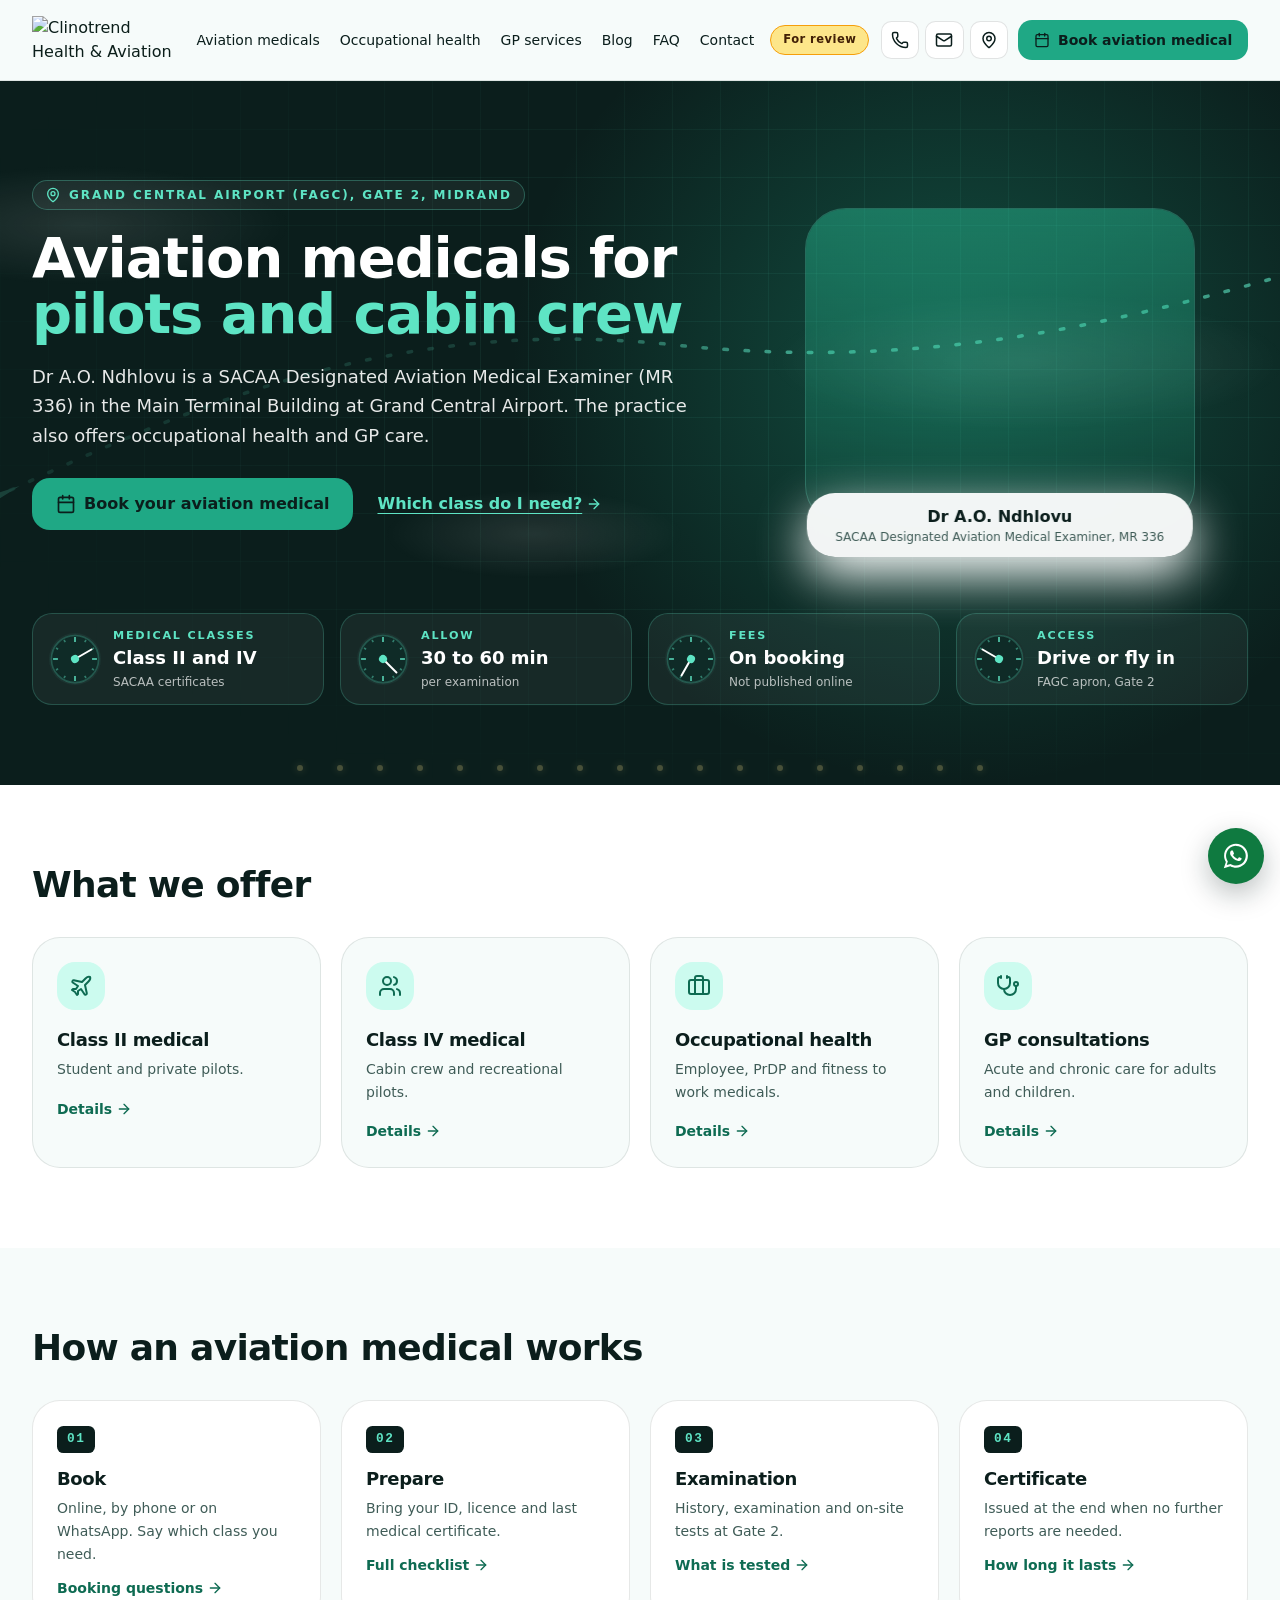
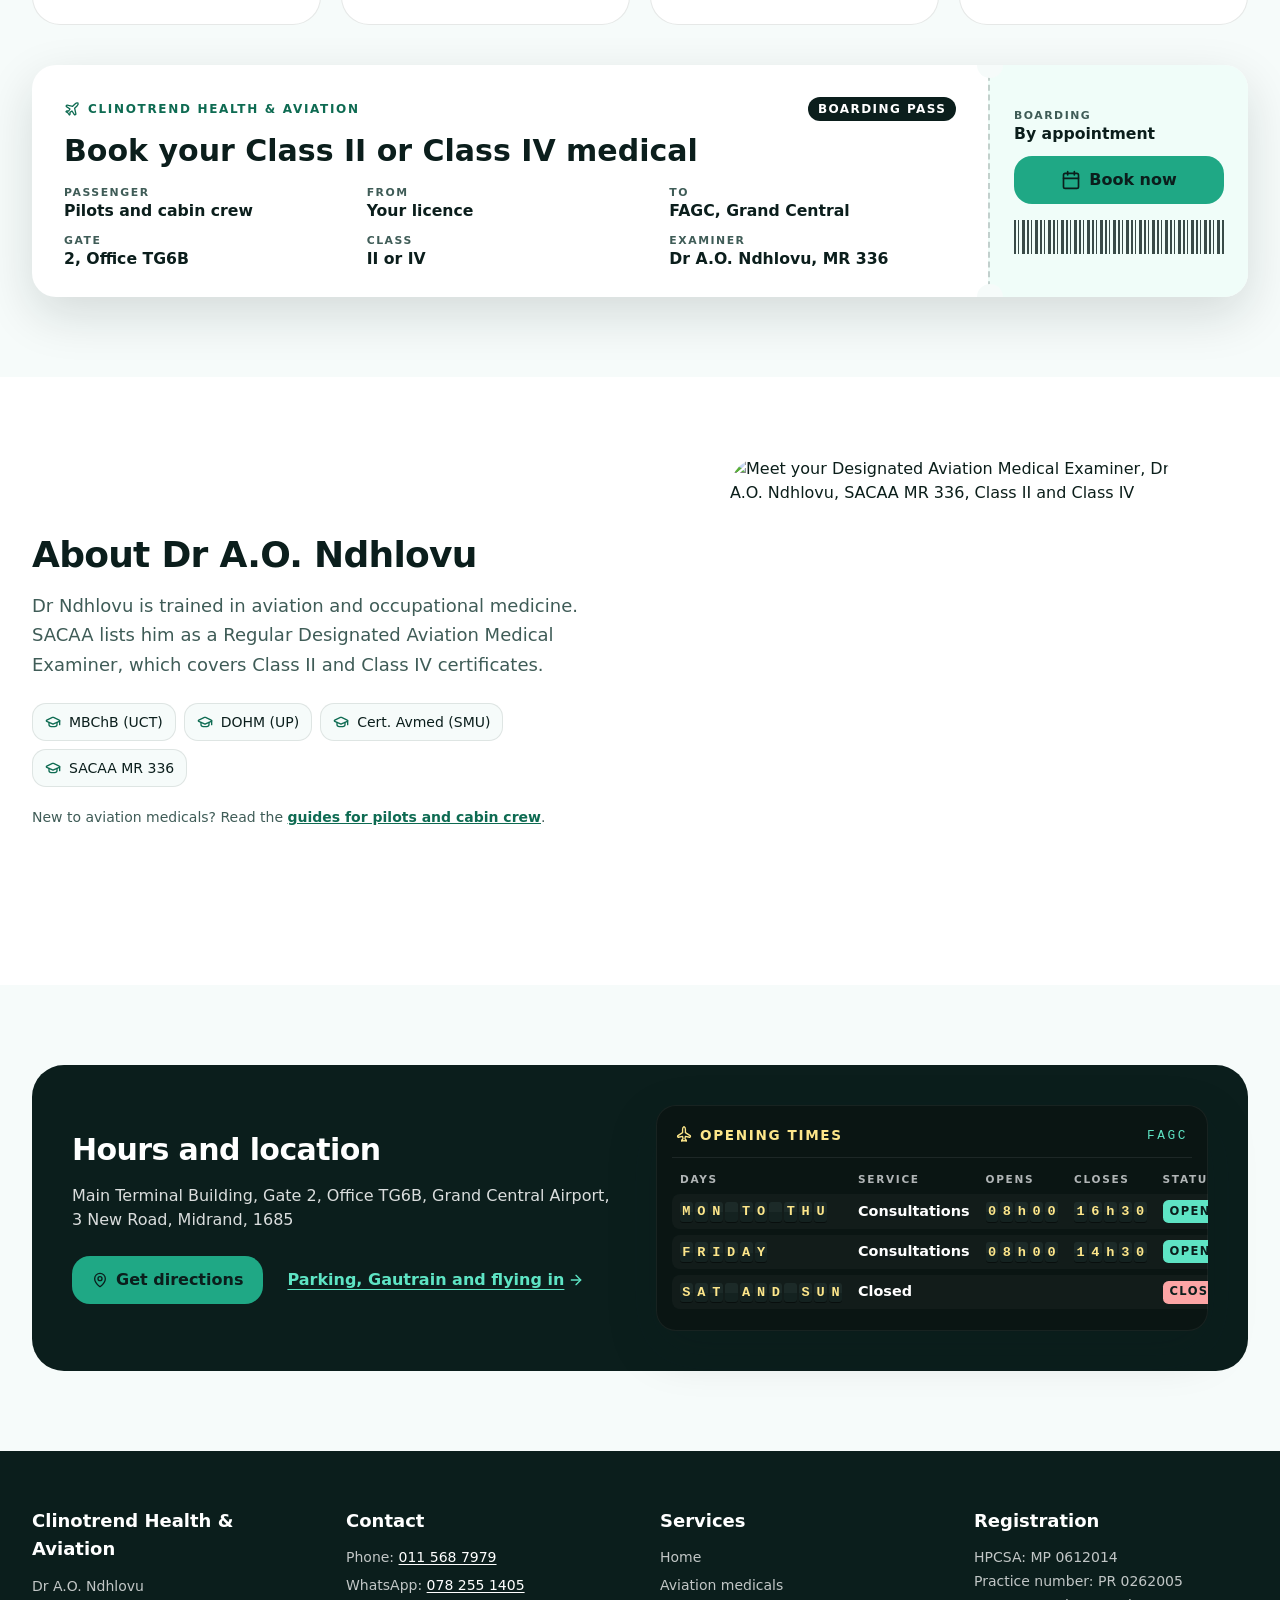
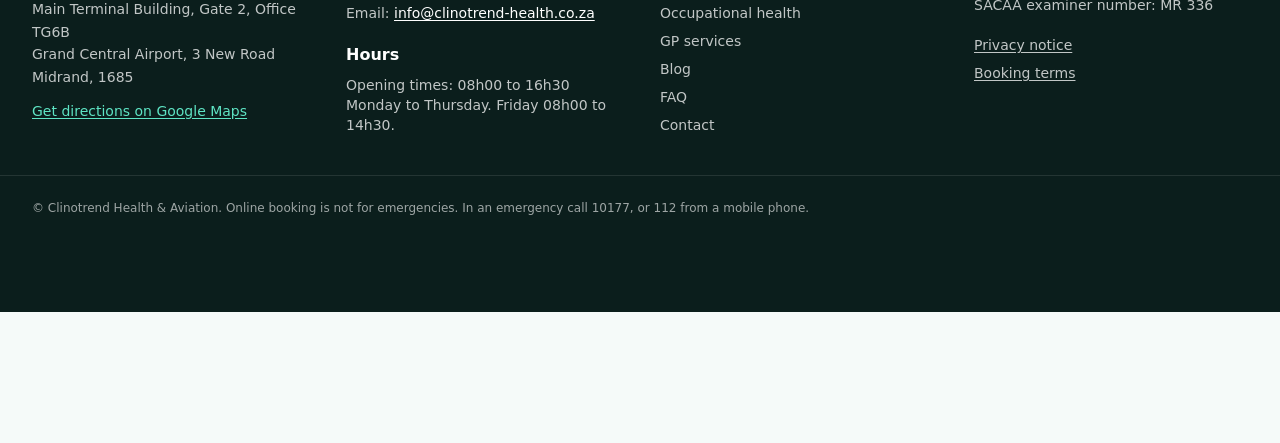
==== commit b1238517: "Preview: SACAA FAQ validity, less repetition, header contact icons, WhatsApp widget" ====
--- a/index.html
+++ b/index.html
@@ -24,7 +24,7 @@
     <link rel="preload" href="/clinotrend-preview/assets/inter-latin-400-normal-C38fXH4l.woff2" as="font" type="font/woff2" crossorigin>
     <link rel="preload" href="/clinotrend-preview/assets/montserrat-latin-700-normal-BdjcYUrC.woff2" as="font" type="font/woff2" crossorigin>
     <link rel="preload" as="image" type="image/webp" imagesrcset="/clinotrend-preview/images/dr-ndhlovu-cutout-360.webp 360w, /clinotrend-preview/images/dr-ndhlovu-cutout-520.webp 520w, /clinotrend-preview/images/dr-ndhlovu-cutout-720.webp 720w" imagesizes="(min-width: 1024px) 420px, (min-width: 640px) 380px, 300px" fetchpriority="high">
-    <script type="application/ld+json">{"@context":"https://schema.org","@graph":[{"@type":"MedicalClinic","@id":"https://clinotrend-health.co.za/#clinic","name":"Clinotrend Health & Aviation","alternateName":["ClinoTrend Health & Aviation","Dr A.O. Ndhlovu, Clinotrend Health & Aviation"],"url":"https://clinotrend-health.co.za/","logo":"https://clinotrend-health.co.za/logo-square-512.png","image":["https://clinotrend-health.co.za/images/og-image.png","https://clinotrend-health.co.za/images/team_portrait.jpg"],"description":"Aviation medicals (SACAA Class II and Class IV), occupational health and GP care with Dr A.O. Ndhlovu at Grand Central Airport, Midrand.","telephone":"+27 11 568 7979","email":"info@clinotrend-health.co.za","address":{"@type":"PostalAddress","streetAddress":"Grand Central Airport, 3 New Road, Main Terminal Building, Gate 2, Office TG6B","addressLocality":"Midrand","addressRegion":"Gauteng","postalCode":"1685","addressCountry":"ZA"},"geo":{"@type":"GeoCoordinates","latitude":-25.98926,"longitude":28.140795},"hasMap":"https://www.google.com/maps/search/?api=1&query=-25.98926%2C28.140795","openingHoursSpecification":[{"@type":"OpeningHoursSpecification","dayOfWeek":["Monday","Tuesday","Wednesday","Thursday"],"opens":"08:00","closes":"16:30"},{"@type":"OpeningHoursSpecification","dayOfWeek":["Friday"],"opens":"08:00","closes":"14:30"}],"areaServed":[{"@type":"AdministrativeArea","name":"Gauteng"},{"@type":"City","name":"Midrand"},{"@type":"City","name":"Johannesburg"},{"@type":"City","name":"Pretoria"},{"@type":"City","name":"Centurion"},{"@type":"City","name":"Randburg"},{"@type":"City","name":"Kempton Park"},{"@type":"City","name":"Germiston"}],"medicalSpecialty":["Occupational","PrimaryCare"],"currenciesAccepted":"ZAR","contactPoint":[{"@type":"ContactPoint","contactType":"reception","telephone":"+27 11 568 7979","email":"info@clinotrend-health.co.za","areaServed":"ZA","availableLanguage":"en"},{"@type":"ContactPoint","contactType":"WhatsApp","telephone":"+27 78 255 1405","url":"https://wa.me/27782551405","areaServed":"ZA","availableLanguage":"en"}],"availableService":[{"@type":"MedicalTest","name":"SACAA Class II aviation medical examination","url":"https://clinotrend-health.co.za/aviation-medicals/"},{"@type":"MedicalTest","name":"SACAA Class IV aviation medical examination","url":"https://clinotrend-health.co.za/aviation-medicals/"},{"@type":"MedicalProcedure","name":"Occupational health medicals (pre-employment, periodic, exit and PrDP)","url":"https://clinotrend-health.co.za/occupational-health/"},{"@type":"MedicalProcedure","name":"General practice (GP) consultation","url":"https://clinotrend-health.co.za/gp-services/"}],"employee":{"@id":"https://clinotrend-health.co.za/#physician"},"potentialAction":{"@type":"ReserveAction","target":{"@type":"EntryPoint","urlTemplate":"https://clinotrend-health.co.za/contact/","actionPlatform":["https://schema.org/DesktopWebPlatform","https://schema.org/MobileWebPlatform"]},"result":{"@type":"Reservation","name":"Appointment request"}}},{"@type":"Physician","@id":"https://clinotrend-health.co.za/#physician","name":"Dr A.O. Ndhlovu","url":"https://clinotrend-health.co.za/aviation-medicals/","image":"https://clinotrend-health.co.za/images/team_portrait.jpg","jobTitle":"SACAA Regular Designated Aviation Medical Examiner and occupational medicine practitioner","telephone":"+27 11 568 7979","address":{"@type":"PostalAddress","streetAddress":"Grand Central Airport, 3 New Road, Main Terminal Building, Gate 2, Office TG6B","addressLocality":"Midrand","addressRegion":"Gauteng","postalCode":"1685","addressCountry":"ZA"},"medicalSpecialty":["Occupational","PrimaryCare"],"hasCredential":[{"@type":"EducationalOccupationalCredential","name":"MBChB (UCT)"},{"@type":"EducationalOccupationalCredential","name":"DOHM (UP)"},{"@type":"EducationalOccupationalCredential","name":"Cert. Avmed (SMU)"},{"@type":"EducationalOccupationalCredential","name":"SACAA Regular Designated Aviation Medical Examiner, MR 336","recognizedBy":{"@type":"GovernmentOrganization","name":"South African Civil Aviation Authority","url":"https://www.caa.co.za/"}}],"worksFor":{"@id":"https://clinotrend-health.co.za/#clinic"}},{"@type":"WebSite","@id":"https://clinotrend-health.co.za/#website","url":"https://clinotrend-health.co.za/","name":"Clinotrend Health & Aviation","publisher":{"@id":"https://clinotrend-health.co.za/#clinic"},"inLanguage":"en-ZA"},{"@type":"WebPage","@id":"https://clinotrend-health.co.za/#webpage","url":"https://clinotrend-health.co.za/","name":"Clinotrend Health & Aviation, Grand Central Airport, Midrand","description":"Aviation medicals, occupational health and GP care in Midrand.","isPartOf":{"@id":"https://clinotrend-health.co.za/#website"},"about":{"@id":"https://clinotrend-health.co.za/#clinic"},"inLanguage":"en-ZA","breadcrumb":{"@id":"https://clinotrend-health.co.za/#breadcrumb"},"mainEntity":{"@id":"https://clinotrend-health.co.za/#clinic"}},{"@type":"BreadcrumbList","@id":"https://clinotrend-health.co.za/#breadcrumb","itemListElement":[{"@type":"ListItem","position":1,"name":"Home","item":"https://clinotrend-health.co.za/"}]},{"@type":"FAQPage","@id":"https://clinotrend-health.co.za/#faq","mainEntity":[{"@type":"Question","name":"Where can I get a SACAA Class 2 medical in Midrand?","acceptedAnswer":{"@type":"Answer","text":"Dr A.O. Ndhlovu is a SACAA Regular Designated Aviation Medical Examiner (DAME), number MR 336, at Clinotrend Health & Aviation, Main Terminal Building, Gate 2, Office TG6B, Grand Central Airport, 3 New Road, Midrand, 1685. He examines applicants for Class II and Class IV medical certificates. Book online, call 011 568 7979 or send a WhatsApp to 078 255 1405."}},{"@type":"Question","name":"What should I bring to my aviation medical?","acceptedAnswer":{"@type":"Answer","text":"Bring your ID or passport, any aviation licence you hold, your most recent aviation medical certificate if you have one, your pilot logbook if you are renewing, your medical aid card if applicable, a list of your medicines, and the glasses, contact lenses or hearing aids you use. If you have a medical condition, bring recent reports from your doctor or specialist. SACAA regulations require you to show proof of identity, your licence and your latest medical certificate, give your medical history and sign a declaration."}},{"@type":"Question","name":"Will I get my certificate on the same day?","acceptedAnswer":{"@type":"Answer","text":"If you meet the medical standards and no further reports are needed, the examiner can issue your certificate at the end of the examination. Some applicants need extra reports or a SACAA review before a certificate can be issued. In that case we will tell you what is needed."}},{"@type":"Question","name":"How much does an aviation medical cost?","acceptedAnswer":{"@type":"Answer","text":"Fees are not published on the website. We tell you the fee when you book. Call 011 568 7979 or send a WhatsApp to 078 255 1405 to ask."}},{"@type":"Question","name":"How do I book an appointment?","acceptedAnswer":{"@type":"Answer","text":"Use the online booking form on this website, call 011 568 7979 or send a WhatsApp to 078 255 1405. An online booking is a request: we email you when it is received and again when it is confirmed."}}]}]}</script>
+    <script type="application/ld+json">{"@context":"https://schema.org","@graph":[{"@type":"MedicalClinic","@id":"https://clinotrend-health.co.za/#clinic","name":"Clinotrend Health & Aviation","alternateName":["ClinoTrend Health & Aviation","Dr A.O. Ndhlovu, Clinotrend Health & Aviation"],"url":"https://clinotrend-health.co.za/","logo":"https://clinotrend-health.co.za/logo-square-512.png","image":["https://clinotrend-health.co.za/images/og-image.png","https://clinotrend-health.co.za/images/team_portrait.jpg"],"description":"Aviation medicals (SACAA Class II and Class IV), occupational health and GP care with Dr A.O. Ndhlovu at Grand Central Airport, Midrand.","telephone":"+27 11 568 7979","email":"info@clinotrend-health.co.za","address":{"@type":"PostalAddress","streetAddress":"Grand Central Airport, 3 New Road, Main Terminal Building, Gate 2, Office TG6B","addressLocality":"Midrand","addressRegion":"Gauteng","postalCode":"1685","addressCountry":"ZA"},"geo":{"@type":"GeoCoordinates","latitude":-25.98926,"longitude":28.140795},"hasMap":"https://www.google.com/maps/search/?api=1&query=-25.98926%2C28.140795","openingHoursSpecification":[{"@type":"OpeningHoursSpecification","dayOfWeek":["Monday","Tuesday","Wednesday","Thursday"],"opens":"08:00","closes":"16:30"},{"@type":"OpeningHoursSpecification","dayOfWeek":["Friday"],"opens":"08:00","closes":"14:30"}],"areaServed":[{"@type":"AdministrativeArea","name":"Gauteng"},{"@type":"City","name":"Midrand"},{"@type":"City","name":"Johannesburg"},{"@type":"City","name":"Pretoria"},{"@type":"City","name":"Centurion"},{"@type":"City","name":"Randburg"},{"@type":"City","name":"Kempton Park"},{"@type":"City","name":"Germiston"}],"medicalSpecialty":["Occupational","PrimaryCare"],"currenciesAccepted":"ZAR","contactPoint":[{"@type":"ContactPoint","contactType":"reception","telephone":"+27 11 568 7979","email":"info@clinotrend-health.co.za","areaServed":"ZA","availableLanguage":"en"},{"@type":"ContactPoint","contactType":"WhatsApp","telephone":"+27 78 255 1405","url":"https://wa.me/27782551405","areaServed":"ZA","availableLanguage":"en"}],"availableService":[{"@type":"MedicalTest","name":"SACAA Class II aviation medical examination","url":"https://clinotrend-health.co.za/aviation-medicals/"},{"@type":"MedicalTest","name":"SACAA Class IV aviation medical examination","url":"https://clinotrend-health.co.za/aviation-medicals/"},{"@type":"MedicalProcedure","name":"Occupational health medicals (pre-employment, periodic, exit and PrDP)","url":"https://clinotrend-health.co.za/occupational-health/"},{"@type":"MedicalProcedure","name":"General practice (GP) consultation","url":"https://clinotrend-health.co.za/gp-services/"}],"employee":{"@id":"https://clinotrend-health.co.za/#physician"},"potentialAction":{"@type":"ReserveAction","target":{"@type":"EntryPoint","urlTemplate":"https://clinotrend-health.co.za/contact/","actionPlatform":["https://schema.org/DesktopWebPlatform","https://schema.org/MobileWebPlatform"]},"result":{"@type":"Reservation","name":"Appointment request"}}},{"@type":"Physician","@id":"https://clinotrend-health.co.za/#physician","name":"Dr A.O. Ndhlovu","url":"https://clinotrend-health.co.za/aviation-medicals/","image":"https://clinotrend-health.co.za/images/team_portrait.jpg","jobTitle":"SACAA Regular Designated Aviation Medical Examiner and occupational medicine practitioner","telephone":"+27 11 568 7979","address":{"@type":"PostalAddress","streetAddress":"Grand Central Airport, 3 New Road, Main Terminal Building, Gate 2, Office TG6B","addressLocality":"Midrand","addressRegion":"Gauteng","postalCode":"1685","addressCountry":"ZA"},"medicalSpecialty":["Occupational","PrimaryCare"],"hasCredential":[{"@type":"EducationalOccupationalCredential","name":"MBChB (UCT)"},{"@type":"EducationalOccupationalCredential","name":"DOHM (UP)"},{"@type":"EducationalOccupationalCredential","name":"Cert. Avmed (SMU)"},{"@type":"EducationalOccupationalCredential","name":"SACAA Regular Designated Aviation Medical Examiner, MR 336","recognizedBy":{"@type":"GovernmentOrganization","name":"South African Civil Aviation Authority","url":"https://www.caa.co.za/"}}],"worksFor":{"@id":"https://clinotrend-health.co.za/#clinic"}},{"@type":"WebSite","@id":"https://clinotrend-health.co.za/#website","url":"https://clinotrend-health.co.za/","name":"Clinotrend Health & Aviation","publisher":{"@id":"https://clinotrend-health.co.za/#clinic"},"inLanguage":"en-ZA"},{"@type":"WebPage","@id":"https://clinotrend-health.co.za/#webpage","url":"https://clinotrend-health.co.za/","name":"Clinotrend Health & Aviation, Grand Central Airport, Midrand","description":"Aviation medicals, occupational health and GP care in Midrand.","isPartOf":{"@id":"https://clinotrend-health.co.za/#website"},"about":{"@id":"https://clinotrend-health.co.za/#clinic"},"inLanguage":"en-ZA","breadcrumb":{"@id":"https://clinotrend-health.co.za/#breadcrumb"},"mainEntity":{"@id":"https://clinotrend-health.co.za/#clinic"}},{"@type":"BreadcrumbList","@id":"https://clinotrend-health.co.za/#breadcrumb","itemListElement":[{"@type":"ListItem","position":1,"name":"Home","item":"https://clinotrend-health.co.za/"}]}]}</script>
     <meta name="google-site-verification" content="c-Cod2nh8BzhtL2Z1EwPkJ7djA6cgbb-r3TllKKEWe8">
     <meta name="theme-color" content="#0B1E1C">
     <meta name="geo.region" content="ZA-GP">
@@ -36,11 +36,11 @@
     <link rel="apple-touch-icon" sizes="180x180" href="/clinotrend-preview/apple-touch-icon.png">
     <link rel="manifest" href="/clinotrend-preview/manifest.json">
     <!-- Preview build: Google Analytics removed -->
-    <script type="module" crossorigin src="/clinotrend-preview/assets/index-DM9SAomE.js"></script>
-    <style>@font-face{font-family:Inter;font-style:normal;font-display:swap;font-weight:300;src:url(/clinotrend-preview/assets/inter-latin-300-normal-BVlfKGgI.woff2) format("woff2"),url(/clinotrend-preview/assets/inter-latin-300-normal-i8F0SvXL.woff) format("woff")}@font-face{font-family:Inter;font-style:normal;font-display:swap;font-weight:400;src:url(/clinotrend-preview/assets/inter-latin-400-normal-C38fXH4l.woff2) format("woff2"),url(/clinotrend-preview/assets/inter-latin-400-normal-CyCys3Eg.woff) format("woff")}@font-face{font-family:Inter;font-style:normal;font-display:swap;font-weight:500;src:url(/clinotrend-preview/assets/inter-latin-500-normal-Cerq10X2.woff2) format("woff2"),url(/clinotrend-preview/assets/inter-latin-500-normal-BL9OpVg8.woff) format("woff")}@font-face{font-family:Inter;font-style:normal;font-display:swap;font-weight:600;src:url(/clinotrend-preview/assets/inter-latin-600-normal-LgqL8muc.woff2) format("woff2"),url(/clinotrend-preview/assets/inter-latin-600-normal-CiBQ2DWP.woff) format("woff")}@font-face{font-family:Inter;font-style:normal;font-display:swap;font-weight:700;src:url(/clinotrend-preview/assets/inter-latin-700-normal-Yt3aPRUw.woff2) format("woff2"),url(/clinotrend-preview/assets/inter-latin-700-normal-BLAVimhd.woff) format("woff")}@font-face{font-family:Montserrat;font-style:normal;font-display:swap;font-weight:600;src:url(/clinotrend-preview/assets/montserrat-latin-600-normal-UVxSCcoG.woff2) format("woff2"),url(/clinotrend-preview/assets/montserrat-latin-600-normal-CdhFl4lI.woff) format("woff")}@font-face{font-family:Montserrat;font-style:normal;font-display:swap;font-weight:700;src:url(/clinotrend-preview/assets/montserrat-latin-700-normal-BdjcYUrC.woff2) format("woff2"),url(/clinotrend-preview/assets/montserrat-latin-700-normal-BWkrl476.woff) format("woff")}@font-face{font-family:Montserrat;font-style:normal;font-display:swap;font-weight:800;src:url(/clinotrend-preview/assets/montserrat-latin-800-normal-axpkC1rd.woff2) format("woff2"),url(/clinotrend-preview/assets/montserrat-latin-800-normal-C3dfDxXV.woff) format("woff")}*,:before,:after{--tw-border-spacing-x:0;--tw-border-spacing-y:0;--tw-translate-x:0;--tw-translate-y:0;--tw-rotate:0;--tw-skew-x:0;--tw-skew-y:0;--tw-scale-x:1;--tw-scale-y:1;--tw-pan-x: ;--tw-pan-y: ;--tw-pinch-zoom: ;--tw-scroll-snap-strictness:proximity;--tw-gradient-from-position: ;--tw-gradient-via-position: ;--tw-gradient-to-position: ;--tw-ordinal: ;--tw-slashed-zero: ;--tw-numeric-figure: ;--tw-numeric-spacing: ;--tw-numeric-fraction: ;--tw-ring-inset: ;--tw-ring-offset-width:0px;--tw-ring-offset-color:#fff;--tw-ring-color:rgb(59 130 246 / .5);--tw-ring-offset-shadow:0 0 #0000;--tw-ring-shadow:0 0 #0000;--tw-shadow:0 0 #0000;--tw-shadow-colored:0 0 #0000;--tw-blur: ;--tw-brightness: ;--tw-contrast: ;--tw-grayscale: ;--tw-hue-rotate: ;--tw-invert: ;--tw-saturate: ;--tw-sepia: ;--tw-drop-shadow: ;--tw-backdrop-blur: ;--tw-backdrop-brightness: ;--tw-backdrop-contrast: ;--tw-backdrop-grayscale: ;--tw-backdrop-hue-rotate: ;--tw-backdrop-invert: ;--tw-backdrop-opacity: ;--tw-backdrop-saturate: ;--tw-backdrop-sepia: ;--tw-contain-size: ;--tw-contain-layout: ;--tw-contain-paint: ;--tw-contain-style: }*,:before,:after{box-sizing:border-box;border-width:0;border-style:solid;border-color:#e5e7eb}:before,:after{--tw-content:""}html{line-height:1.5;-webkit-text-size-adjust:100%;-moz-tab-size:4;-o-tab-size:4;tab-size:4;font-family:Inter,system-ui,sans-serif;font-feature-settings:normal;font-variation-settings:normal;-webkit-tap-highlight-color:transparent}body{margin:0;line-height:inherit}h1,h2,h3{font-size:inherit;font-weight:inherit}a{color:inherit;text-decoration:inherit}table{text-indent:0;border-color:inherit;border-collapse:collapse}button{font-family:inherit;font-feature-settings:inherit;font-variation-settings:inherit;font-size:100%;font-weight:inherit;line-height:inherit;letter-spacing:inherit;color:inherit;margin:0;padding:0}button{text-transform:none}button{-webkit-appearance:button;background-color:transparent;background-image:none}summary{display:list-item}dl,dd,h1,h2,h3,figure,p{margin:0}ul{list-style:none;margin:0;padding:0}button{cursor:pointer}img,svg{display:block;vertical-align:middle}img{max-width:100%;height:auto}[hidden]:where(:not([hidden=until-found])){display:none}:root{--background:165 33% 97%;--foreground:168 47% 8%;--card:0 0% 100%;--card-foreground:168 47% 8%;--popover:0 0% 100%;--popover-foreground:168 47% 8%;--primary:161 65% 50%;--primary-foreground:168 47% 8%;--secondary:168 20% 30%;--secondary-foreground:0 0% 100%;--muted:165 20% 94%;--muted-foreground:168 20% 35%;--accent:161 65% 50%;--accent-foreground:168 47% 8%;--destructive:0 84.2% 60.2%;--destructive-foreground:0 0% 98%;--border:168 20% 85%;--input:168 20% 90%;--ring:161 65% 50%;--radius:.875rem}*{border-color:hsl(var(--border))}html{scroll-behavior:smooth}body{background-color:hsl(var(--background));color:hsl(var(--foreground));-webkit-font-smoothing:antialiased;-moz-osx-font-smoothing:grayscale;font-family:Inter,system-ui,-apple-system,Segoe UI,Roboto,sans-serif}h1,h2,h3{font-family:Montserrat,sans-serif;letter-spacing:-.02em;line-height:1.05}.sr-only{position:absolute;width:1px;height:1px;padding:0;margin:-1px;overflow:hidden;clip:rect(0,0,0,0);white-space:nowrap;border-width:0}.fixed{position:fixed}.absolute{position:absolute}.relative{position:relative}.sticky{position:sticky}.inset-x-0{left:0;right:0}.inset-x-4{left:1rem;right:1rem}.bottom-0{bottom:0}.bottom-10{bottom:2.5rem}.bottom-2{bottom:.5rem}.left-1\/2{left:50%}.top-0{top:0}.top-16{top:4rem}.z-40{z-index:40}.z-50{z-index:50}.z-\[1\]{z-index:1}.mx-auto{margin-left:auto;margin-right:auto}.-mr-2{margin-right:-.5rem}.mb-2{margin-bottom:.5rem}.mb-3{margin-bottom:.75rem}.mb-4{margin-bottom:1rem}.mb-5{margin-bottom:1.25rem}.mb-6{margin-bottom:1.5rem}.mb-7{margin-bottom:1.75rem}.mb-8{margin-bottom:2rem}.mt-0\.5{margin-top:.125rem}.mt-10{margin-top:2.5rem}.mt-3{margin-top:.75rem}.mt-4{margin-top:1rem}.mt-5{margin-top:1.25rem}.mt-6{margin-top:1.5rem}.mt-7{margin-top:1.75rem}.block{display:block}.inline-block{display:inline-block}.flex{display:flex}.inline-flex{display:inline-flex}.grid{display:grid}.hidden{display:none}.h-10{height:2.5rem}.h-11{height:2.75rem}.h-12{height:3rem}.h-16{height:4rem}.h-4{height:1rem}.h-5{height:1.25rem}.h-6{height:1.5rem}.h-auto{height:auto}.min-h-screen{min-height:100vh}.w-11{width:2.75rem}.w-12{width:3rem}.w-4{width:1rem}.w-5{width:1.25rem}.w-6{width:1.5rem}.w-\[300px\]{width:300px}.w-\[92\%\]{width:92%}.w-auto{width:auto}.w-full{width:100%}.min-w-0{min-width:0px}.max-w-2xl{max-width:42rem}.max-w-7xl{max-width:80rem}.max-w-md{max-width:28rem}.flex-1{flex:1 1 0%}.shrink-0{flex-shrink:0}.-translate-x-1\/2{--tw-translate-x:-50%;transform:translate(var(--tw-translate-x),var(--tw-translate-y)) rotate(var(--tw-rotate)) skew(var(--tw-skew-x)) skewY(var(--tw-skew-y)) scaleX(var(--tw-scale-x)) scaleY(var(--tw-scale-y))}.-rotate-45{--tw-rotate:-45deg;transform:translate(var(--tw-translate-x),var(--tw-translate-y)) rotate(var(--tw-rotate)) skew(var(--tw-skew-x)) skewY(var(--tw-skew-y)) scaleX(var(--tw-scale-x)) scaleY(var(--tw-scale-y))}.cursor-pointer{cursor:pointer}.list-none{list-style-type:none}.grid-cols-2{grid-template-columns:repeat(2,minmax(0,1fr))}.grid-cols-3{grid-template-columns:repeat(3,minmax(0,1fr))}.flex-col{flex-direction:column}.flex-wrap{flex-wrap:wrap}.items-start{align-items:flex-start}.items-center{align-items:center}.justify-center{justify-content:center}.justify-between{justify-content:space-between}.gap-1{gap:.25rem}.gap-1\.5{gap:.375rem}.gap-10{gap:2.5rem}.gap-2{gap:.5rem}.gap-3{gap:.75rem}.gap-4{gap:1rem}.gap-5{gap:1.25rem}.gap-6{gap:1.5rem}.gap-8{gap:2rem}.gap-x-4{-moz-column-gap:1rem;column-gap:1rem}.gap-y-3{row-gap:.75rem}.space-y-1>:not([hidden])~:not([hidden]){--tw-space-y-reverse:0;margin-top:calc(.25rem * calc(1 - var(--tw-space-y-reverse)));margin-bottom:calc(.25rem * var(--tw-space-y-reverse))}.space-y-2>:not([hidden])~:not([hidden]){--tw-space-y-reverse:0;margin-top:calc(.5rem * calc(1 - var(--tw-space-y-reverse)));margin-bottom:calc(.5rem * var(--tw-space-y-reverse))}.space-y-3>:not([hidden])~:not([hidden]){--tw-space-y-reverse:0;margin-top:calc(.75rem * calc(1 - var(--tw-space-y-reverse)));margin-bottom:calc(.75rem * var(--tw-space-y-reverse))}.space-y-6>:not([hidden])~:not([hidden]){--tw-space-y-reverse:0;margin-top:calc(1.5rem * calc(1 - var(--tw-space-y-reverse)));margin-bottom:calc(1.5rem * var(--tw-space-y-reverse))}.divide-y>:not([hidden])~:not([hidden]){--tw-divide-y-reverse:0;border-top-width:calc(1px * calc(1 - var(--tw-divide-y-reverse)));border-bottom-width:calc(1px * var(--tw-divide-y-reverse))}.divide-forest\/10>:not([hidden])~:not([hidden]){border-color:#0b1e1c1a}.overflow-hidden{overflow:hidden}.whitespace-nowrap{white-space:nowrap}.break-all{word-break:break-all}.rounded-2xl{border-radius:1.75rem}.rounded-3xl{border-radius:2rem}.rounded-\[2\.5rem\]{border-radius:2.5rem}.rounded-full{border-radius:9999px}.rounded-lg{border-radius:var(--radius)}.rounded-xl{border-radius:calc(var(--radius) + 4px)}.border{border-width:1px}.border-2{border-width:2px}.border-y{border-top-width:1px;border-bottom-width:1px}.border-b{border-bottom-width:1px}.border-t{border-top-width:1px}.border-forest\/10{border-color:#0b1e1c1a}.border-forest\/20{border-color:#0b1e1c33}.border-mint-200{--tw-border-opacity:1;border-color:rgb(153 246 224 / var(--tw-border-opacity, 1))}.border-mint-300\/30{border-color:#5ee4c44d}.border-white\/10{border-color:#ffffff1a}.border-white\/30{border-color:#ffffff4d}.bg-\[\#0F7A40\]{--tw-bg-opacity:1;background-color:rgb(15 122 64 / var(--tw-bg-opacity, 1))}.bg-clinic-white{--tw-bg-opacity:1;background-color:rgb(246 251 250 / var(--tw-bg-opacity, 1))}.bg-clinic-white\/95{background-color:#f6fbfaf2}.bg-forest{--tw-bg-opacity:1;background-color:rgb(11 30 28 / var(--tw-bg-opacity, 1))}.bg-forest\/5{background-color:#0b1e1c0d}.bg-mint-100{--tw-bg-opacity:1;background-color:rgb(204 251 239 / var(--tw-bg-opacity, 1))}.bg-mint-50{--tw-bg-opacity:1;background-color:rgb(240 253 249 / var(--tw-bg-opacity, 1))}.bg-mint-500{--tw-bg-opacity:1;background-color:rgb(31 168 133 / var(--tw-bg-opacity, 1))}.bg-white{--tw-bg-opacity:1;background-color:rgb(255 255 255 / var(--tw-bg-opacity, 1))}.bg-white\/5{background-color:#ffffff0d}.bg-white\/95{background-color:#fffffff2}.bg-gradient-to-b{background-image:linear-gradient(to bottom,var(--tw-gradient-stops))}.from-mint-400\/40{--tw-gradient-from:rgb(45 212 166 / .4) var(--tw-gradient-from-position);--tw-gradient-to:rgb(45 212 166 / 0) var(--tw-gradient-to-position);--tw-gradient-stops:var(--tw-gradient-from), var(--tw-gradient-to)}.to-mint-600\/10{--tw-gradient-to:rgb(21 135 102 / .1) var(--tw-gradient-to-position)}.p-2{padding:.5rem}.p-6{padding:1.5rem}.px-3{padding-left:.75rem;padding-right:.75rem}.px-4{padding-left:1rem;padding-right:1rem}.px-6{padding-left:1.5rem;padding-right:1.5rem}.py-1\.5{padding-top:.375rem;padding-bottom:.375rem}.py-12{padding-top:3rem;padding-bottom:3rem}.py-14{padding-top:3.5rem;padding-bottom:3.5rem}.py-2{padding-top:.5rem;padding-bottom:.5rem}.py-2\.5{padding-top:.625rem;padding-bottom:.625rem}.py-3{padding-top:.75rem;padding-bottom:.75rem}.py-3\.5{padding-top:.875rem;padding-bottom:.875rem}.py-4{padding-top:1rem;padding-bottom:1rem}.pb-16{padding-bottom:4rem}.pb-28{padding-bottom:7rem}.pb-8{padding-bottom:2rem}.pt-10{padding-top:2.5rem}.pt-14{padding-top:3.5rem}.pt-3{padding-top:.75rem}.pt-6{padding-top:1.5rem}.text-center{text-align:center}.font-display{font-family:Montserrat,system-ui,sans-serif}.text-2xl{font-size:1.5rem;line-height:2rem}.text-3xl{font-size:1.875rem;line-height:2.25rem}.text-\[0\.7rem\]{font-size:.7rem}.text-\[2\.15rem\]{font-size:2.15rem}.text-base{font-size:1rem;line-height:1.5rem}.text-lg{font-size:1.125rem;line-height:1.75rem}.text-sm{font-size:.875rem;line-height:1.25rem}.text-xl{font-size:1.25rem;line-height:1.75rem}.text-xs{font-size:.75rem;line-height:1rem}.font-bold{font-weight:700}.font-medium{font-weight:500}.font-semibold{font-weight:600}.uppercase{text-transform:uppercase}.leading-\[1\.05\]{line-height:1.05}.leading-none{line-height:1}.leading-relaxed{line-height:1.625}.leading-snug{line-height:1.375}.leading-tight{line-height:1.25}.tracking-\[0\.16em\]{letter-spacing:.16em}.tracking-wider{letter-spacing:.05em}.text-forest{--tw-text-opacity:1;color:rgb(11 30 28 / var(--tw-text-opacity, 1))}.text-forest-light{--tw-text-opacity:1;color:rgb(63 92 87 / var(--tw-text-opacity, 1))}.text-mint-300{--tw-text-opacity:1;color:rgb(94 228 196 / var(--tw-text-opacity, 1))}.text-mint-700{--tw-text-opacity:1;color:rgb(14 107 82 / var(--tw-text-opacity, 1))}.text-white{--tw-text-opacity:1;color:rgb(255 255 255 / var(--tw-text-opacity, 1))}.text-white\/60{color:#fff9}.text-white\/70{color:#ffffffb3}.text-white\/75{color:#ffffffbf}.text-white\/80{color:#fffc}.text-white\/90{color:#ffffffe6}.underline{text-decoration-line:underline}.underline-offset-2{text-underline-offset:2px}.shadow-card{--tw-shadow:0 18px 50px rgba(11, 30, 28, .1);--tw-shadow-colored:0 18px 50px var(--tw-shadow-color);box-shadow:var(--tw-ring-offset-shadow, 0 0 #0000),var(--tw-ring-shadow, 0 0 #0000),var(--tw-shadow)}.shadow-sm{--tw-shadow:0 1px 2px 0 rgb(0 0 0 / .05);--tw-shadow-colored:0 1px 2px 0 var(--tw-shadow-color);box-shadow:var(--tw-ring-offset-shadow, 0 0 #0000),var(--tw-ring-shadow, 0 0 #0000),var(--tw-shadow)}.shadow-card{--tw-shadow-color:hsl(var(--card));--tw-shadow:var(--tw-shadow-colored)}.ring-1{--tw-ring-offset-shadow:var(--tw-ring-inset) 0 0 0 var(--tw-ring-offset-width) var(--tw-ring-offset-color);--tw-ring-shadow:var(--tw-ring-inset) 0 0 0 calc(1px + var(--tw-ring-offset-width)) var(--tw-ring-color);box-shadow:var(--tw-ring-offset-shadow),var(--tw-ring-shadow),var(--tw-shadow, 0 0 #0000)}.ring-mint-300\/30{--tw-ring-color:rgb(94 228 196 / .3)}.backdrop-blur{--tw-backdrop-blur:blur(8px);-webkit-backdrop-filter:var(--tw-backdrop-blur) var(--tw-backdrop-brightness) var(--tw-backdrop-contrast) var(--tw-backdrop-grayscale) var(--tw-backdrop-hue-rotate) var(--tw-backdrop-invert) var(--tw-backdrop-opacity) var(--tw-backdrop-saturate) var(--tw-backdrop-sepia);backdrop-filter:var(--tw-backdrop-blur) var(--tw-backdrop-brightness) var(--tw-backdrop-contrast) var(--tw-backdrop-grayscale) var(--tw-backdrop-hue-rotate) var(--tw-backdrop-invert) var(--tw-backdrop-opacity) var(--tw-backdrop-saturate) var(--tw-backdrop-sepia)}.transition{transition-property:color,background-color,border-color,text-decoration-color,fill,stroke,opacity,box-shadow,transform,filter,backdrop-filter;transition-timing-function:cubic-bezier(.4,0,.2,1);transition-duration:.15s}.transition-transform{transition-property:transform;transition-timing-function:cubic-bezier(.4,0,.2,1);transition-duration:.15s}.bg-forest{background-color:#0b1e1c}details>summary::-webkit-details-marker{display:none}.sky{isolation:isolate}.sky-grid{position:absolute;inset:0;z-index:0;pointer-events:none;background-image:linear-gradient(rgba(94,228,196,.07) 1px,transparent 1px),linear-gradient(90deg,rgba(94,228,196,.07) 1px,transparent 1px);background-size:48px 48px;-webkit-mask-image:radial-gradient(ellipse at 70% 40%,#000 30%,transparent 80%);mask-image:radial-gradient(ellipse at 70% 40%,#000 30%,transparent 80%)}.sky-glow{position:absolute;inset:-20% -10% auto auto;width:70%;height:120%;z-index:0;pointer-events:none;background:radial-gradient(closest-side,rgba(31,168,133,.35),transparent)}.cloud{position:absolute;z-index:0;pointer-events:none;border-radius:999px;background:radial-gradient(closest-side,rgba(255,255,255,.1),transparent);will-change:transform;animation:cloud-drift 60s linear infinite}.cloud-a{width:420px;height:120px;top:12%;left:-10%}.cloud-b{width:300px;height:90px;top:58%;left:30%;animation-duration:85s;animation-delay:-30s}.cloud-c{width:520px;height:140px;top:30%;left:60%;animation-duration:110s;animation-delay:-60s}@keyframes cloud-drift{0%{transform:translate(-20vw)}to{transform:translate(60vw)}}.flight-path{position:absolute;inset:0;z-index:0;color:#5ee4c499;pointer-events:none;-webkit-mask-image:linear-gradient(90deg,rgba(0,0,0,.18),rgba(0,0,0,.3) 40%,#000 62%);mask-image:linear-gradient(90deg,#0000002e,#0000004d 40%,#000 62%)}.flight-path svg{position:absolute;inset:0;width:100%;height:100%}.runway{position:absolute;left:0;right:0;bottom:14px;z-index:1;display:flex;justify-content:center;gap:clamp(10px,3vw,34px);pointer-events:none}.runway span{width:6px;height:6px;border-radius:50%;background:#fde68a;opacity:.25;box-shadow:0 0 8px #fde68ae6;animation:rabbit 1.6s linear infinite}@keyframes rabbit{0%,12%{opacity:1}30%,to{opacity:.2}}.instruments .instrument{display:flex;align-items:center;gap:.75rem;padding:.85rem 1rem;background:#ffffff0d;border:1px solid rgba(94,228,196,.22);border-radius:1.25rem}.dial{position:relative;flex:0 0 auto;width:52px;height:52px;color:#5ee4c4;border-radius:50%;background:radial-gradient(circle,#0f2b27 55%,#0b1e1c);box-shadow:inset 0 0 0 2px #ffffff0f}.dial svg{position:absolute;inset:0;width:100%;height:100%}.needle{position:absolute;left:50%;top:50%;width:2px;height:20px;margin-left:-1px;background:#fff;border-radius:2px;transform-origin:50% 100%;transform:translateY(-100%) rotate(var(--needle, 45deg));transition:transform 1.4s cubic-bezier(.2,1.6,.4,1)}.needle:after{content:"";position:absolute;left:-3px;bottom:-4px;width:8px;height:8px;border-radius:50%;background:#5ee4c4}.boarding-pass{display:grid;grid-template-columns:1fr;background:#fff;border-radius:1.5rem;box-shadow:0 18px 50px #0b1e1c24;overflow:hidden;position:relative}@media(min-width:768px){.boarding-pass{grid-template-columns:1fr 260px}}.bp-main{padding:1.5rem 1.5rem 1.25rem}@media(min-width:768px){.bp-main{padding:2rem 2rem 1.75rem}}.bp-airline{display:flex;flex-wrap:wrap;align-items:center;gap:.5rem;font-size:.75rem;font-weight:700;letter-spacing:.14em;text-transform:uppercase;color:#0e6b52;margin-bottom:.75rem}.bp-tag{margin-left:auto;padding:.2rem .6rem;border-radius:999px;background:#0b1e1c;color:#fff;letter-spacing:.12em}.bp-k{font-size:.68rem;font-weight:700;letter-spacing:.14em;text-transform:uppercase;color:#3f5c57}.bp-v{font-family:Montserrat,system-ui,sans-serif;font-weight:700;color:#0b1e1c;font-size:.98rem;line-height:1.25}.bp-stub{position:relative;padding:1.5rem;background:#f0fdf9;border-top:2px dashed rgba(11,30,28,.2)}@media(min-width:768px){.bp-stub{border-top:0;border-left:2px dashed rgba(11,30,28,.2);display:flex;flex-direction:column;justify-content:center}}.bp-stub:before,.bp-stub:after{content:"";position:absolute;width:26px;height:26px;border-radius:50%;background:var(--bp-notch, #F6FBFA)}.bp-stub:before{left:-13px;top:-13px}.bp-stub:after{right:-13px;top:-13px}@media(min-width:768px){.bp-stub:before{left:-13px;top:-13px}.bp-stub:after{inset:auto auto -13px -13px}}.bp-barcode{display:block;height:34px;margin-top:1rem;opacity:.8;background:repeating-linear-gradient(90deg,#0B1E1C 0 2px,transparent 2px 4px,#0B1E1C 4px 5px,transparent 5px 8px,#0B1E1C 8px 11px,transparent 11px 13px)}.board{position:relative;background:#0a1513;color:#f8fafc;border-radius:1.25rem;padding:1rem;box-shadow:inset 0 0 0 1px #ffffff0f,0 18px 50px #0b1e1c2e;overflow-x:auto}.board-head{display:flex;justify-content:space-between;align-items:center;padding:.25rem .25rem .75rem;border-bottom:1px solid rgba(255,255,255,.08);margin-bottom:.5rem}.board-title{display:inline-flex;align-items:center;gap:.5rem;font-family:Montserrat,system-ui,sans-serif;font-weight:700;letter-spacing:.12em;text-transform:uppercase;color:#fde68a;font-size:.85rem}.board-clock{font-family:ui-monospace,SFMono-Regular,Menlo,monospace;color:#5ee4c4;font-size:.8rem;letter-spacing:.2em}.board-table{width:100%;border-collapse:separate;border-spacing:0 6px;min-width:520px;font-size:.9rem}.board-table th{text-align:left;font-size:.66rem;letter-spacing:.16em;text-transform:uppercase;color:#f8fafcb3;font-weight:600;padding:0 .5rem}.board-table td{padding:.35rem .5rem;vertical-align:middle;background:#ffffff08}.board-table td:first-child{border-radius:.5rem 0 0 .5rem}.board-table td:last-child{border-radius:0 .5rem .5rem 0}.board-what{font-weight:600;color:#fff}.board-who{color:#f8fafcd1}.flaps{position:relative;display:inline-flex;gap:2px;white-space:nowrap}.flap{display:inline-block;min-width:.95em;text-align:center;padding:.15em .12em;border-radius:3px;background:linear-gradient(#1c2a28 50%,#142220 50%);color:#fde68a;font-family:ui-monospace,SFMono-Regular,Menlo,monospace;font-weight:700;font-size:.85rem;line-height:1.2;box-shadow:inset 0 -1px #0009;transform-origin:50% 50%}.board-status{display:inline-block;font-size:.72rem;font-weight:800;letter-spacing:.12em;text-transform:uppercase;color:#0b1e1c;background:#5ee4c4;padding:.25em .6em;border-radius:.35rem;white-space:nowrap}.board-status.is-closed{background:#fca5a5}.board-caption{padding:.75rem .25rem .25rem;color:#f8fafce0;font-size:.9rem}.reveal{transition:opacity .7s ease,transform .7s cubic-bezier(.2,.8,.2,1)}@media(prefers-reduced-motion:reduce){.cloud,.flight-plane,.runway span{animation:none!important}.flight-plane{display:none!important}.runway span{opacity:.6}.reveal,.needle{transition:none!important}}.review-badge{position:fixed;right:1rem;bottom:1rem;z-index:55;display:inline-flex;align-items:center;gap:.4rem;background:#fde68a;color:#422006;font:700 .75rem/1 Inter,system-ui,sans-serif;letter-spacing:.04em;padding:.6rem .9rem;border-radius:999px;border:1px solid #f59e0b;box-shadow:0 6px 20px #0b1e1c26}@media(max-width:1023px){.review-badge{bottom:5.25rem}}main .grid>*{min-width:0}.hover\:border-mint-500:hover{--tw-border-opacity:1;border-color:rgb(31 168 133 / var(--tw-border-opacity, 1))}.hover\:bg-mint-600:hover{--tw-bg-opacity:1;background-color:rgb(21 135 102 / var(--tw-bg-opacity, 1))}.hover\:bg-white\/10:hover{background-color:#ffffff1a}.hover\:text-mint-300:hover{--tw-text-opacity:1;color:rgb(94 228 196 / var(--tw-text-opacity, 1))}.hover\:text-mint-700:hover{--tw-text-opacity:1;color:rgb(14 107 82 / var(--tw-text-opacity, 1))}.hover\:shadow-card:hover{--tw-shadow:0 18px 50px rgba(11, 30, 28, .1);--tw-shadow-colored:0 18px 50px var(--tw-shadow-color);box-shadow:var(--tw-ring-offset-shadow, 0 0 #0000),var(--tw-ring-shadow, 0 0 #0000),var(--tw-shadow)}.hover\:shadow-card:hover{--tw-shadow-color:hsl(var(--card));--tw-shadow:var(--tw-shadow-colored)}.focus\:not-sr-only:focus{position:static;width:auto;height:auto;padding:0;margin:0;overflow:visible;clip:auto;white-space:normal}.focus\:absolute:focus{position:absolute}.focus\:z-\[60\]:focus{z-index:60}.focus\:bg-white:focus{--tw-bg-opacity:1;background-color:rgb(255 255 255 / var(--tw-bg-opacity, 1))}.focus\:p-3:focus{padding:.75rem}@media(min-width:640px){.sm\:w-\[380px\]{width:380px}.sm\:grid-cols-2{grid-template-columns:repeat(2,minmax(0,1fr))}.sm\:grid-cols-3{grid-template-columns:repeat(3,minmax(0,1fr))}.sm\:flex-row{flex-direction:row}.sm\:gap-4{gap:1rem}.sm\:px-6{padding-left:1.5rem;padding-right:1.5rem}.sm\:text-3xl{font-size:1.875rem;line-height:2.25rem}.sm\:text-5xl{font-size:3rem;line-height:1}.sm\:text-lg{font-size:1.125rem;line-height:1.75rem}}@media(min-width:768px){.md\:grid-cols-2{grid-template-columns:repeat(2,minmax(0,1fr))}}@media(min-width:1024px){.lg\:hidden{display:none}.lg\:h-12{height:3rem}.lg\:h-20{height:5rem}.lg\:w-\[420px\]{width:420px}.lg\:grid-cols-2{grid-template-columns:repeat(2,minmax(0,1fr))}.lg\:grid-cols-3{grid-template-columns:repeat(3,minmax(0,1fr))}.lg\:grid-cols-4{grid-template-columns:repeat(4,minmax(0,1fr))}.lg\:grid-cols-\[1\.15fr_0\.85fr\]{grid-template-columns:1.15fr .85fr}.lg\:gap-12{gap:3rem}.lg\:p-10{padding:2.5rem}.lg\:p-8{padding:2rem}.lg\:px-8{padding-left:2rem;padding-right:2rem}.lg\:py-16{padding-top:4rem;padding-bottom:4rem}.lg\:py-20{padding-top:5rem;padding-bottom:5rem}.lg\:pb-12{padding-bottom:3rem}.lg\:pb-14{padding-bottom:3.5rem}.lg\:pb-20{padding-bottom:5rem}.lg\:pt-16{padding-top:4rem}.lg\:text-4xl{font-size:2.25rem;line-height:2.5rem}.lg\:text-\[3\.5rem\]{font-size:3.5rem}.lg\:text-lg{font-size:1.125rem;line-height:1.75rem}}@media(min-width:1280px){.xl\:flex{display:flex}.xl\:hidden{display:none}}@media(min-width:1536px){.\32xl\:flex{display:flex}}</style><link rel="stylesheet" crossorigin href="/clinotrend-preview/assets/index-BlnanW3a.css" media="print" onload="this.media='all'"><noscript><link rel="stylesheet" crossorigin href="/clinotrend-preview/assets/index-BlnanW3a.css"></noscript>
+    <script type="module" crossorigin src="/clinotrend-preview/assets/index-DMI6llqW.js"></script>
+    <style>@font-face{font-family:Inter;font-style:normal;font-display:swap;font-weight:300;src:url(/clinotrend-preview/assets/inter-latin-300-normal-BVlfKGgI.woff2) format("woff2"),url(/clinotrend-preview/assets/inter-latin-300-normal-i8F0SvXL.woff) format("woff")}@font-face{font-family:Inter;font-style:normal;font-display:swap;font-weight:400;src:url(/clinotrend-preview/assets/inter-latin-400-normal-C38fXH4l.woff2) format("woff2"),url(/clinotrend-preview/assets/inter-latin-400-normal-CyCys3Eg.woff) format("woff")}@font-face{font-family:Inter;font-style:normal;font-display:swap;font-weight:500;src:url(/clinotrend-preview/assets/inter-latin-500-normal-Cerq10X2.woff2) format("woff2"),url(/clinotrend-preview/assets/inter-latin-500-normal-BL9OpVg8.woff) format("woff")}@font-face{font-family:Inter;font-style:normal;font-display:swap;font-weight:600;src:url(/clinotrend-preview/assets/inter-latin-600-normal-LgqL8muc.woff2) format("woff2"),url(/clinotrend-preview/assets/inter-latin-600-normal-CiBQ2DWP.woff) format("woff")}@font-face{font-family:Inter;font-style:normal;font-display:swap;font-weight:700;src:url(/clinotrend-preview/assets/inter-latin-700-normal-Yt3aPRUw.woff2) format("woff2"),url(/clinotrend-preview/assets/inter-latin-700-normal-BLAVimhd.woff) format("woff")}@font-face{font-family:Montserrat;font-style:normal;font-display:swap;font-weight:600;src:url(/clinotrend-preview/assets/montserrat-latin-600-normal-UVxSCcoG.woff2) format("woff2"),url(/clinotrend-preview/assets/montserrat-latin-600-normal-CdhFl4lI.woff) format("woff")}@font-face{font-family:Montserrat;font-style:normal;font-display:swap;font-weight:700;src:url(/clinotrend-preview/assets/montserrat-latin-700-normal-BdjcYUrC.woff2) format("woff2"),url(/clinotrend-preview/assets/montserrat-latin-700-normal-BWkrl476.woff) format("woff")}@font-face{font-family:Montserrat;font-style:normal;font-display:swap;font-weight:800;src:url(/clinotrend-preview/assets/montserrat-latin-800-normal-axpkC1rd.woff2) format("woff2"),url(/clinotrend-preview/assets/montserrat-latin-800-normal-C3dfDxXV.woff) format("woff")}*,:before,:after{--tw-border-spacing-x:0;--tw-border-spacing-y:0;--tw-translate-x:0;--tw-translate-y:0;--tw-rotate:0;--tw-skew-x:0;--tw-skew-y:0;--tw-scale-x:1;--tw-scale-y:1;--tw-pan-x: ;--tw-pan-y: ;--tw-pinch-zoom: ;--tw-scroll-snap-strictness:proximity;--tw-gradient-from-position: ;--tw-gradient-via-position: ;--tw-gradient-to-position: ;--tw-ordinal: ;--tw-slashed-zero: ;--tw-numeric-figure: ;--tw-numeric-spacing: ;--tw-numeric-fraction: ;--tw-ring-inset: ;--tw-ring-offset-width:0px;--tw-ring-offset-color:#fff;--tw-ring-color:rgb(59 130 246 / .5);--tw-ring-offset-shadow:0 0 #0000;--tw-ring-shadow:0 0 #0000;--tw-shadow:0 0 #0000;--tw-shadow-colored:0 0 #0000;--tw-blur: ;--tw-brightness: ;--tw-contrast: ;--tw-grayscale: ;--tw-hue-rotate: ;--tw-invert: ;--tw-saturate: ;--tw-sepia: ;--tw-drop-shadow: ;--tw-backdrop-blur: ;--tw-backdrop-brightness: ;--tw-backdrop-contrast: ;--tw-backdrop-grayscale: ;--tw-backdrop-hue-rotate: ;--tw-backdrop-invert: ;--tw-backdrop-opacity: ;--tw-backdrop-saturate: ;--tw-backdrop-sepia: ;--tw-contain-size: ;--tw-contain-layout: ;--tw-contain-paint: ;--tw-contain-style: }*,:before,:after{box-sizing:border-box;border-width:0;border-style:solid;border-color:#e5e7eb}:before,:after{--tw-content:""}html{line-height:1.5;-webkit-text-size-adjust:100%;-moz-tab-size:4;-o-tab-size:4;tab-size:4;font-family:Inter,system-ui,sans-serif;font-feature-settings:normal;font-variation-settings:normal;-webkit-tap-highlight-color:transparent}body{margin:0;line-height:inherit}h1,h2,h3{font-size:inherit;font-weight:inherit}a{color:inherit;text-decoration:inherit}table{text-indent:0;border-color:inherit;border-collapse:collapse}button{font-family:inherit;font-feature-settings:inherit;font-variation-settings:inherit;font-size:100%;font-weight:inherit;line-height:inherit;letter-spacing:inherit;color:inherit;margin:0;padding:0}button{text-transform:none}button{-webkit-appearance:button;background-color:transparent;background-image:none}dl,dd,h1,h2,h3,figure,p{margin:0}ol,ul{list-style:none;margin:0;padding:0}button{cursor:pointer}img,svg{display:block;vertical-align:middle}img{max-width:100%;height:auto}[hidden]:where(:not([hidden=until-found])){display:none}:root{--background:165 33% 97%;--foreground:168 47% 8%;--card:0 0% 100%;--card-foreground:168 47% 8%;--popover:0 0% 100%;--popover-foreground:168 47% 8%;--primary:161 65% 50%;--primary-foreground:168 47% 8%;--secondary:168 20% 30%;--secondary-foreground:0 0% 100%;--muted:165 20% 94%;--muted-foreground:168 20% 35%;--accent:161 65% 50%;--accent-foreground:168 47% 8%;--destructive:0 84.2% 60.2%;--destructive-foreground:0 0% 98%;--border:168 20% 85%;--input:168 20% 90%;--ring:161 65% 50%;--radius:.875rem}*{border-color:hsl(var(--border))}html{scroll-behavior:smooth}body{background-color:hsl(var(--background));color:hsl(var(--foreground));-webkit-font-smoothing:antialiased;-moz-osx-font-smoothing:grayscale;font-family:Inter,system-ui,-apple-system,Segoe UI,Roboto,sans-serif}h1,h2,h3{font-family:Montserrat,sans-serif;letter-spacing:-.02em;line-height:1.05}.hdr-icon{position:relative;display:inline-flex;align-items:center;justify-content:center;width:2.4rem;height:2.4rem;border-radius:.65rem;color:#0b1e1c;border:1px solid rgba(11,30,28,.12);background:#fff;transition:background-color .15s,border-color .15s,color .15s;flex-shrink:0}.hdr-icon:hover{background:#e6fbf5;border-color:#1fa885;color:#0b5b49}.hdr-icon:focus-visible{outline:3px solid #1FA885;outline-offset:2px}.hdr-icon[data-tip]:after{content:attr(data-tip);display:none;position:absolute;top:calc(100% + 8px);right:0;z-index:70;white-space:nowrap;background:#0b1e1c;color:#fff;font:600 .75rem/1.2 Inter,system-ui,sans-serif;padding:.45rem .6rem;border-radius:.45rem;box-shadow:0 8px 20px #0b1e1c33;pointer-events:none}.hdr-icon[data-tip]:hover:after,.hdr-icon[data-tip]:focus-visible:after{display:block}@media(max-width:359px){.hdr-icon{width:2.15rem;height:2.15rem}}.sr-only{position:absolute;width:1px;height:1px;padding:0;margin:-1px;overflow:hidden;clip:rect(0,0,0,0);white-space:nowrap;border-width:0}.absolute{position:absolute}.relative{position:relative}.sticky{position:sticky}.inset-x-4{left:1rem;right:1rem}.bottom-10{bottom:2.5rem}.bottom-2{bottom:.5rem}.left-1\/2{left:50%}.top-0{top:0}.top-16{top:4rem}.z-50{z-index:50}.z-\[1\]{z-index:1}.mx-auto{margin-left:auto;margin-right:auto}.-mr-2{margin-right:-.5rem}.mb-1{margin-bottom:.25rem}.mb-2{margin-bottom:.5rem}.mb-3{margin-bottom:.75rem}.mb-4{margin-bottom:1rem}.mb-5{margin-bottom:1.25rem}.mb-6{margin-bottom:1.5rem}.mb-7{margin-bottom:1.75rem}.mb-8{margin-bottom:2rem}.ml-1{margin-left:.25rem}.mt-0\.5{margin-top:.125rem}.mt-10{margin-top:2.5rem}.mt-3{margin-top:.75rem}.mt-5{margin-top:1.25rem}.block{display:block}.inline-block{display:inline-block}.flex{display:flex}.inline-flex{display:inline-flex}.grid{display:grid}.hidden{display:none}.h-12{height:3rem}.h-16{height:4rem}.h-4{height:1rem}.h-5{height:1.25rem}.h-6{height:1.5rem}.h-8{height:2rem}.h-\[18px\]{height:18px}.h-auto{height:auto}.min-h-screen{min-height:100vh}.w-12{width:3rem}.w-4{width:1rem}.w-5{width:1.25rem}.w-6{width:1.5rem}.w-\[18px\]{width:18px}.w-\[300px\]{width:300px}.w-\[92\%\]{width:92%}.w-auto{width:auto}.w-full{width:100%}.min-w-0{min-width:0px}.max-w-7xl{max-width:80rem}.max-w-md{max-width:28rem}.flex-1{flex:1 1 0%}.shrink-0{flex-shrink:0}.-translate-x-1\/2{--tw-translate-x:-50%;transform:translate(var(--tw-translate-x),var(--tw-translate-y)) rotate(var(--tw-rotate)) skew(var(--tw-skew-x)) skewY(var(--tw-skew-y)) scaleX(var(--tw-scale-x)) scaleY(var(--tw-scale-y))}.-rotate-45{--tw-rotate:-45deg;transform:translate(var(--tw-translate-x),var(--tw-translate-y)) rotate(var(--tw-rotate)) skew(var(--tw-skew-x)) skewY(var(--tw-skew-y)) scaleX(var(--tw-scale-x)) scaleY(var(--tw-scale-y))}.grid-cols-2{grid-template-columns:repeat(2,minmax(0,1fr))}.flex-col{flex-direction:column}.flex-wrap{flex-wrap:wrap}.items-center{align-items:center}.justify-center{justify-content:center}.justify-between{justify-content:space-between}.gap-1{gap:.25rem}.gap-10{gap:2.5rem}.gap-2{gap:.5rem}.gap-3{gap:.75rem}.gap-5{gap:1.25rem}.gap-8{gap:2rem}.gap-x-4{-moz-column-gap:1rem;column-gap:1rem}.gap-x-6{-moz-column-gap:1.5rem;column-gap:1.5rem}.gap-y-3{row-gap:.75rem}.space-y-1>:not([hidden])~:not([hidden]){--tw-space-y-reverse:0;margin-top:calc(.25rem * calc(1 - var(--tw-space-y-reverse)));margin-bottom:calc(.25rem * var(--tw-space-y-reverse))}.space-y-2>:not([hidden])~:not([hidden]){--tw-space-y-reverse:0;margin-top:calc(.5rem * calc(1 - var(--tw-space-y-reverse)));margin-bottom:calc(.5rem * var(--tw-space-y-reverse))}.overflow-hidden{overflow:hidden}.whitespace-nowrap{white-space:nowrap}.break-all{word-break:break-all}.rounded-2xl{border-radius:1.75rem}.rounded-3xl{border-radius:2rem}.rounded-\[2\.5rem\]{border-radius:2.5rem}.rounded-full{border-radius:9999px}.rounded-lg{border-radius:var(--radius)}.rounded-xl{border-radius:calc(var(--radius) + 4px)}.border{border-width:1px}.border-2{border-width:2px}.border-b{border-bottom-width:1px}.border-t{border-top-width:1px}.border-forest\/10{border-color:#0b1e1c1a}.border-forest\/20{border-color:#0b1e1c33}.border-mint-300\/30{border-color:#5ee4c44d}.border-white\/10{border-color:#ffffff1a}.bg-clinic-white{--tw-bg-opacity:1;background-color:rgb(246 251 250 / var(--tw-bg-opacity, 1))}.bg-clinic-white\/95{background-color:#f6fbfaf2}.bg-forest{--tw-bg-opacity:1;background-color:rgb(11 30 28 / var(--tw-bg-opacity, 1))}.bg-mint-100{--tw-bg-opacity:1;background-color:rgb(204 251 239 / var(--tw-bg-opacity, 1))}.bg-mint-500{--tw-bg-opacity:1;background-color:rgb(31 168 133 / var(--tw-bg-opacity, 1))}.bg-white{--tw-bg-opacity:1;background-color:rgb(255 255 255 / var(--tw-bg-opacity, 1))}.bg-white\/5{background-color:#ffffff0d}.bg-white\/95{background-color:#fffffff2}.bg-gradient-to-b{background-image:linear-gradient(to bottom,var(--tw-gradient-stops))}.from-mint-400\/40{--tw-gradient-from:rgb(45 212 166 / .4) var(--tw-gradient-from-position);--tw-gradient-to:rgb(45 212 166 / 0) var(--tw-gradient-to-position);--tw-gradient-stops:var(--tw-gradient-from), var(--tw-gradient-to)}.to-mint-600\/10{--tw-gradient-to:rgb(21 135 102 / .1) var(--tw-gradient-to-position)}.p-2{padding:.5rem}.p-6{padding:1.5rem}.px-3{padding-left:.75rem;padding-right:.75rem}.px-4{padding-left:1rem;padding-right:1rem}.px-5{padding-left:1.25rem;padding-right:1.25rem}.px-6{padding-left:1.5rem;padding-right:1.5rem}.py-1\.5{padding-top:.375rem;padding-bottom:.375rem}.py-14{padding-top:3.5rem;padding-bottom:3.5rem}.py-2{padding-top:.5rem;padding-bottom:.5rem}.py-2\.5{padding-top:.625rem;padding-bottom:.625rem}.py-3{padding-top:.75rem;padding-bottom:.75rem}.py-3\.5{padding-top:.875rem;padding-bottom:.875rem}.py-4{padding-top:1rem;padding-bottom:1rem}.pb-16{padding-bottom:4rem}.pb-24{padding-bottom:6rem}.pb-8{padding-bottom:2rem}.pt-10{padding-top:2.5rem}.pt-14{padding-top:3.5rem}.pt-3{padding-top:.75rem}.pt-6{padding-top:1.5rem}.text-center{text-align:center}.font-display{font-family:Montserrat,system-ui,sans-serif}.text-2xl{font-size:1.5rem;line-height:2rem}.text-3xl{font-size:1.875rem;line-height:2.25rem}.text-\[0\.7rem\]{font-size:.7rem}.text-\[2\.15rem\]{font-size:2.15rem}.text-base{font-size:1rem;line-height:1.5rem}.text-lg{font-size:1.125rem;line-height:1.75rem}.text-sm{font-size:.875rem;line-height:1.25rem}.text-xs{font-size:.75rem;line-height:1rem}.font-bold{font-weight:700}.font-medium{font-weight:500}.font-semibold{font-weight:600}.uppercase{text-transform:uppercase}.not-italic{font-style:normal}.leading-\[1\.05\]{line-height:1.05}.leading-relaxed{line-height:1.625}.leading-tight{line-height:1.25}.tracking-\[0\.16em\]{letter-spacing:.16em}.text-amber-800{--tw-text-opacity:1;color:rgb(146 64 14 / var(--tw-text-opacity, 1))}.text-forest{--tw-text-opacity:1;color:rgb(11 30 28 / var(--tw-text-opacity, 1))}.text-forest-light{--tw-text-opacity:1;color:rgb(63 92 87 / var(--tw-text-opacity, 1))}.text-mint-300{--tw-text-opacity:1;color:rgb(94 228 196 / var(--tw-text-opacity, 1))}.text-mint-700{--tw-text-opacity:1;color:rgb(14 107 82 / var(--tw-text-opacity, 1))}.text-white{--tw-text-opacity:1;color:rgb(255 255 255 / var(--tw-text-opacity, 1))}.text-white\/60{color:#fff9}.text-white\/70{color:#ffffffb3}.text-white\/75{color:#ffffffbf}.text-white\/85{color:#ffffffd9}.text-white\/90{color:#ffffffe6}.underline{text-decoration-line:underline}.underline-offset-2{text-underline-offset:2px}.underline-offset-4{text-underline-offset:4px}.shadow-card{--tw-shadow:0 18px 50px rgba(11, 30, 28, .1);--tw-shadow-colored:0 18px 50px var(--tw-shadow-color);box-shadow:var(--tw-ring-offset-shadow, 0 0 #0000),var(--tw-ring-shadow, 0 0 #0000),var(--tw-shadow)}.shadow-card{--tw-shadow-color:hsl(var(--card));--tw-shadow:var(--tw-shadow-colored)}.ring-1{--tw-ring-offset-shadow:var(--tw-ring-inset) 0 0 0 var(--tw-ring-offset-width) var(--tw-ring-offset-color);--tw-ring-shadow:var(--tw-ring-inset) 0 0 0 calc(1px + var(--tw-ring-offset-width)) var(--tw-ring-color);box-shadow:var(--tw-ring-offset-shadow),var(--tw-ring-shadow),var(--tw-shadow, 0 0 #0000)}.ring-mint-300\/30{--tw-ring-color:rgb(94 228 196 / .3)}.backdrop-blur{--tw-backdrop-blur:blur(8px);-webkit-backdrop-filter:var(--tw-backdrop-blur) var(--tw-backdrop-brightness) var(--tw-backdrop-contrast) var(--tw-backdrop-grayscale) var(--tw-backdrop-hue-rotate) var(--tw-backdrop-invert) var(--tw-backdrop-opacity) var(--tw-backdrop-saturate) var(--tw-backdrop-sepia);backdrop-filter:var(--tw-backdrop-blur) var(--tw-backdrop-brightness) var(--tw-backdrop-contrast) var(--tw-backdrop-grayscale) var(--tw-backdrop-hue-rotate) var(--tw-backdrop-invert) var(--tw-backdrop-opacity) var(--tw-backdrop-saturate) var(--tw-backdrop-sepia)}.transition{transition-property:color,background-color,border-color,text-decoration-color,fill,stroke,opacity,box-shadow,transform,filter,backdrop-filter;transition-timing-function:cubic-bezier(.4,0,.2,1);transition-duration:.15s}.bg-forest{background-color:#0b1e1c}.sky{isolation:isolate}.sky-grid{position:absolute;inset:0;z-index:0;pointer-events:none;background-image:linear-gradient(rgba(94,228,196,.07) 1px,transparent 1px),linear-gradient(90deg,rgba(94,228,196,.07) 1px,transparent 1px);background-size:48px 48px;-webkit-mask-image:radial-gradient(ellipse at 70% 40%,#000 30%,transparent 80%);mask-image:radial-gradient(ellipse at 70% 40%,#000 30%,transparent 80%)}.sky-glow{position:absolute;inset:-20% -10% auto auto;width:70%;height:120%;z-index:0;pointer-events:none;background:radial-gradient(closest-side,rgba(31,168,133,.35),transparent)}.cloud{position:absolute;z-index:0;pointer-events:none;border-radius:999px;background:radial-gradient(closest-side,rgba(255,255,255,.1),transparent);will-change:transform;animation:cloud-drift 60s linear infinite}.cloud-a{width:420px;height:120px;top:12%;left:-10%}.cloud-b{width:300px;height:90px;top:58%;left:30%;animation-duration:85s;animation-delay:-30s}.cloud-c{width:520px;height:140px;top:30%;left:60%;animation-duration:110s;animation-delay:-60s}@keyframes cloud-drift{0%{transform:translate(-20vw)}to{transform:translate(60vw)}}.flight-path{position:absolute;inset:0;z-index:0;color:#5ee4c499;pointer-events:none;-webkit-mask-image:linear-gradient(90deg,rgba(0,0,0,.18),rgba(0,0,0,.3) 40%,#000 62%);mask-image:linear-gradient(90deg,#0000002e,#0000004d 40%,#000 62%)}.flight-path svg{position:absolute;inset:0;width:100%;height:100%}.runway{position:absolute;left:0;right:0;bottom:14px;z-index:1;display:flex;justify-content:center;gap:clamp(10px,3vw,34px);pointer-events:none}.runway span{width:6px;height:6px;border-radius:50%;background:#fde68a;opacity:.25;box-shadow:0 0 8px #fde68ae6;animation:rabbit 1.6s linear infinite}@keyframes rabbit{0%,12%{opacity:1}30%,to{opacity:.2}}.instruments .instrument{display:flex;align-items:center;gap:.75rem;padding:.85rem 1rem;background:#ffffff0d;border:1px solid rgba(94,228,196,.22);border-radius:1.25rem}.dial{position:relative;flex:0 0 auto;width:52px;height:52px;color:#5ee4c4;border-radius:50%;background:radial-gradient(circle,#0f2b27 55%,#0b1e1c);box-shadow:inset 0 0 0 2px #ffffff0f}.dial svg{position:absolute;inset:0;width:100%;height:100%}.needle{position:absolute;left:50%;top:50%;width:2px;height:20px;margin-left:-1px;background:#fff;border-radius:2px;transform-origin:50% 100%;transform:translateY(-100%) rotate(var(--needle, 45deg));transition:transform 1.4s cubic-bezier(.2,1.6,.4,1)}.needle:after{content:"";position:absolute;left:-3px;bottom:-4px;width:8px;height:8px;border-radius:50%;background:#5ee4c4}.boarding-pass{display:grid;grid-template-columns:1fr;background:#fff;border-radius:1.5rem;box-shadow:0 18px 50px #0b1e1c24;overflow:hidden;position:relative}@media(min-width:768px){.boarding-pass{grid-template-columns:1fr 260px}}.bp-main{padding:1.5rem 1.5rem 1.25rem}@media(min-width:768px){.bp-main{padding:2rem 2rem 1.75rem}}.bp-airline{display:flex;flex-wrap:wrap;align-items:center;gap:.5rem;font-size:.75rem;font-weight:700;letter-spacing:.14em;text-transform:uppercase;color:#0e6b52;margin-bottom:.75rem}.bp-tag{margin-left:auto;padding:.2rem .6rem;border-radius:999px;background:#0b1e1c;color:#fff;letter-spacing:.12em}.bp-k{font-size:.68rem;font-weight:700;letter-spacing:.14em;text-transform:uppercase;color:#3f5c57}.bp-v{font-family:Montserrat,system-ui,sans-serif;font-weight:700;color:#0b1e1c;font-size:.98rem;line-height:1.25}.bp-stub{position:relative;padding:1.5rem;background:#f0fdf9;border-top:2px dashed rgba(11,30,28,.2)}@media(min-width:768px){.bp-stub{border-top:0;border-left:2px dashed rgba(11,30,28,.2);display:flex;flex-direction:column;justify-content:center}}.bp-stub:before,.bp-stub:after{content:"";position:absolute;width:26px;height:26px;border-radius:50%;background:var(--bp-notch, #F6FBFA)}.bp-stub:before{left:-13px;top:-13px}.bp-stub:after{right:-13px;top:-13px}@media(min-width:768px){.bp-stub:before{left:-13px;top:-13px}.bp-stub:after{inset:auto auto -13px -13px}}.bp-barcode{display:block;height:34px;margin-top:1rem;opacity:.8;background:repeating-linear-gradient(90deg,#0B1E1C 0 2px,transparent 2px 4px,#0B1E1C 4px 5px,transparent 5px 8px,#0B1E1C 8px 11px,transparent 11px 13px)}.board{position:relative;background:#0a1513;color:#f8fafc;border-radius:1.25rem;padding:1rem;box-shadow:inset 0 0 0 1px #ffffff0f,0 18px 50px #0b1e1c2e;overflow-x:auto}.board-head{display:flex;justify-content:space-between;align-items:center;padding:.25rem .25rem .75rem;border-bottom:1px solid rgba(255,255,255,.08);margin-bottom:.5rem}.board-title{display:inline-flex;align-items:center;gap:.5rem;font-family:Montserrat,system-ui,sans-serif;font-weight:700;letter-spacing:.12em;text-transform:uppercase;color:#fde68a;font-size:.85rem}.board-clock{font-family:ui-monospace,SFMono-Regular,Menlo,monospace;color:#5ee4c4;font-size:.8rem;letter-spacing:.2em}.board-table{width:100%;border-collapse:separate;border-spacing:0 6px;min-width:520px;font-size:.9rem}.board-table th{text-align:left;font-size:.66rem;letter-spacing:.16em;text-transform:uppercase;color:#f8fafcb3;font-weight:600;padding:0 .5rem}.board-table td{padding:.35rem .5rem;vertical-align:middle;background:#ffffff08}.board-table td:first-child{border-radius:.5rem 0 0 .5rem}.board-table td:last-child{border-radius:0 .5rem .5rem 0}.board-what{font-weight:600;color:#fff}.board-who{color:#f8fafcd1}.flaps{position:relative;display:inline-flex;gap:2px;white-space:nowrap}.flap{display:inline-block;min-width:.95em;text-align:center;padding:.15em .12em;border-radius:3px;background:linear-gradient(#1c2a28 50%,#142220 50%);color:#fde68a;font-family:ui-monospace,SFMono-Regular,Menlo,monospace;font-weight:700;font-size:.85rem;line-height:1.2;box-shadow:inset 0 -1px #0009;transform-origin:50% 50%}.board-status{display:inline-block;font-size:.72rem;font-weight:800;letter-spacing:.12em;text-transform:uppercase;color:#0b1e1c;background:#5ee4c4;padding:.25em .6em;border-radius:.35rem;white-space:nowrap}.board-status.is-closed{background:#fca5a5}.reveal{transition:opacity .7s ease,transform .7s cubic-bezier(.2,.8,.2,1)}.plane-toggle-btn{display:none!important}@media(prefers-reduced-motion:reduce){.cloud,.flight-plane,.runway span{animation:none!important}.flight-plane{display:none!important}.runway span{opacity:.6}.reveal,.needle{transition:none!important}}.review-pill{align-items:center;margin-right:.35rem;background:#fde68a;color:#422006;font:700 .72rem/1 Inter,system-ui,sans-serif;letter-spacing:.04em;padding:.5rem .75rem;border-radius:999px;border:1px solid #f59e0b;white-space:nowrap}.review-pill:hover{background:#fcd34d}main .grid>*{min-width:0}.step-no{display:inline-flex;align-items:center;justify-content:center;min-width:2.4rem;height:1.7rem;padding:0 .5rem;border-radius:.4rem;background:#0b1e1c;color:#5ee4c4;font:800 .8rem/1 ui-monospace,SFMono-Regular,Menlo,monospace;letter-spacing:.12em}.wa-widget{position:fixed;right:1rem;bottom:1rem;z-index:60;display:flex;flex-direction:column;align-items:flex-end;gap:.75rem}.wa-launcher{width:3.5rem;height:3.5rem;border-radius:999px;background:#0f7a40;color:#fff;display:inline-flex;align-items:center;justify-content:center;box-shadow:0 10px 28px #0b1e1c47;transition:transform .15s,background-color .15s}.wa-launcher:hover{background:#0b6534;transform:translateY(-1px)}.wa-launcher:focus-visible{outline:3px solid #1FA885;outline-offset:3px}@media print{.wa-widget{display:none}}.hover\:border-mint-500:hover{--tw-border-opacity:1;border-color:rgb(31 168 133 / var(--tw-border-opacity, 1))}.hover\:bg-mint-600:hover{--tw-bg-opacity:1;background-color:rgb(21 135 102 / var(--tw-bg-opacity, 1))}.hover\:text-mint-300:hover{--tw-text-opacity:1;color:rgb(94 228 196 / var(--tw-text-opacity, 1))}.hover\:text-mint-700:hover{--tw-text-opacity:1;color:rgb(14 107 82 / var(--tw-text-opacity, 1))}.hover\:text-white:hover{--tw-text-opacity:1;color:rgb(255 255 255 / var(--tw-text-opacity, 1))}.hover\:shadow-card:hover{--tw-shadow:0 18px 50px rgba(11, 30, 28, .1);--tw-shadow-colored:0 18px 50px var(--tw-shadow-color);box-shadow:var(--tw-ring-offset-shadow, 0 0 #0000),var(--tw-ring-shadow, 0 0 #0000),var(--tw-shadow)}.hover\:shadow-card:hover{--tw-shadow-color:hsl(var(--card));--tw-shadow:var(--tw-shadow-colored)}.focus\:not-sr-only:focus{position:static;width:auto;height:auto;padding:0;margin:0;overflow:visible;clip:auto;white-space:normal}.focus\:absolute:focus{position:absolute}.focus\:z-\[60\]:focus{z-index:60}.focus\:bg-white:focus{--tw-bg-opacity:1;background-color:rgb(255 255 255 / var(--tw-bg-opacity, 1))}.focus\:p-3:focus{padding:.75rem}@media(min-width:640px){.sm\:inline{display:inline}.sm\:hidden{display:none}.sm\:h-10{height:2.5rem}.sm\:w-\[380px\]{width:380px}.sm\:grid-cols-2{grid-template-columns:repeat(2,minmax(0,1fr))}.sm\:grid-cols-3{grid-template-columns:repeat(3,minmax(0,1fr))}.sm\:gap-1\.5{gap:.375rem}.sm\:gap-4{gap:1rem}.sm\:px-4{padding-left:1rem;padding-right:1rem}.sm\:px-6{padding-left:1.5rem;padding-right:1.5rem}.sm\:text-3xl{font-size:1.875rem;line-height:2.25rem}.sm\:text-5xl{font-size:3rem;line-height:1}.sm\:text-lg{font-size:1.125rem;line-height:1.75rem}}@media(min-width:768px){.md\:grid-cols-2{grid-template-columns:repeat(2,minmax(0,1fr))}}@media(min-width:1024px){.lg\:h-12{height:3rem}.lg\:h-20{height:5rem}.lg\:w-\[420px\]{width:420px}.lg\:grid-cols-2{grid-template-columns:repeat(2,minmax(0,1fr))}.lg\:grid-cols-4{grid-template-columns:repeat(4,minmax(0,1fr))}.lg\:grid-cols-\[1\.15fr_0\.85fr\]{grid-template-columns:1.15fr .85fr}.lg\:gap-12{gap:3rem}.lg\:p-10{padding:2.5rem}.lg\:px-8{padding-left:2rem;padding-right:2rem}.lg\:py-20{padding-top:5rem;padding-bottom:5rem}.lg\:pb-12{padding-bottom:3rem}.lg\:pb-20{padding-bottom:5rem}.lg\:pt-16{padding-top:4rem}.lg\:text-4xl{font-size:2.25rem;line-height:2.5rem}.lg\:text-\[3\.5rem\]{font-size:3.5rem}}@media(min-width:1280px){.xl\:flex{display:flex}.xl\:inline-flex{display:inline-flex}.xl\:hidden{display:none}}</style><link rel="stylesheet" crossorigin href="/clinotrend-preview/assets/index-BSidl4v5.css" media="print" onload="this.media='all'"><noscript><link rel="stylesheet" crossorigin href="/clinotrend-preview/assets/index-BSidl4v5.css"></noscript>
   </head>
   <body>
-    <div id="root" data-route="/"><link rel="preload" as="image" imagesrcset="/clinotrend-preview/images/logo-300.png 300w, /clinotrend-preview/images/logo-480.png 480w" imagesizes="150px"><!--$--><!--/$--><div class="min-h-screen bg-clinic-white flex flex-col"><a href="#main" class="sr-only focus:not-sr-only focus:absolute focus:z-[60] focus:bg-white focus:p-3">Skip to content</a><header class="sticky top-0 z-50 bg-clinic-white/95 backdrop-blur border-b border-forest/10"><div class="mx-auto max-w-7xl px-4 sm:px-6 lg:px-8 h-16 lg:h-20 flex items-center justify-between gap-4"><a href="/clinotrend-preview/" class="flex items-center shrink-0" aria-label="Clinotrend Health &amp; Aviation home"><img src="/clinotrend-preview/images/logo-300.png" srcset="/clinotrend-preview/images/logo-300.png 300w, /clinotrend-preview/images/logo-480.png 480w" sizes="150px" alt="Clinotrend Health &amp; Aviation" width="300" height="97" class="h-10 lg:h-12 w-auto"></a><nav aria-label="Main" class="hidden xl:flex items-center gap-6"><a href="/clinotrend-preview/aviation-medicals/" class="text-sm font-medium whitespace-nowrap hover:text-mint-700 text-forest">Aviation medicals</a><a href="/clinotrend-preview/occupational-health/" class="text-sm font-medium whitespace-nowrap hover:text-mint-700 text-forest">Occupational health</a><a href="/clinotrend-preview/gp-services/" class="text-sm font-medium whitespace-nowrap hover:text-mint-700 text-forest">GP services</a><a href="/clinotrend-preview/blog/" class="text-sm font-medium whitespace-nowrap hover:text-mint-700 text-forest">Blog</a><a href="/clinotrend-preview/faq/" class="text-sm font-medium whitespace-nowrap hover:text-mint-700 text-forest">FAQ</a><a href="/clinotrend-preview/contact/" class="text-sm font-medium whitespace-nowrap hover:text-mint-700 text-forest">Contact</a></nav><div class="hidden xl:flex items-center gap-3"><a href="tel:+27115687979" class="hidden 2xl:flex items-center gap-2 text-sm font-medium text-forest hover:text-mint-700"><svg xmlns="http://www.w3.org/2000/svg" width="24" height="24" viewBox="0 0 24 24" fill="none" stroke="currentColor" stroke-width="2" stroke-linecap="round" stroke-linejoin="round" class="lucide lucide-phone w-4 h-4" aria-hidden="true"><path d="M13.832 16.568a1 1 0 0 0 1.213-.303l.355-.465A2 2 0 0 1 17 15h3a2 2 0 0 1 2 2v3a2 2 0 0 1-2 2A18 18 0 0 1 2 4a2 2 0 0 1 2-2h3a2 2 0 0 1 2 2v3a2 2 0 0 1-.8 1.6l-.468.351a1 1 0 0 0-.292 1.233 14 14 0 0 0 6.392 6.384"/></svg>011 568 7979</a><button type="button" class="flex items-center gap-2 bg-mint-500 hover:bg-mint-600 text-forest font-semibold text-sm px-4 py-2.5 rounded-lg"><svg xmlns="http://www.w3.org/2000/svg" width="24" height="24" viewBox="0 0 24 24" fill="none" stroke="currentColor" stroke-width="2" stroke-linecap="round" stroke-linejoin="round" class="lucide lucide-calendar w-4 h-4" aria-hidden="true"><path d="M8 2v4"/><path d="M16 2v4"/><rect width="18" height="18" x="3" y="4" rx="2"/><path d="M3 10h18"/></svg>Book aviation medical</button></div><button type="button" class="xl:hidden p-2 -mr-2" aria-label="Open menu" aria-expanded="false" aria-controls="mobile-menu"><svg xmlns="http://www.w3.org/2000/svg" width="24" height="24" viewBox="0 0 24 24" fill="none" stroke="currentColor" stroke-width="2" stroke-linecap="round" stroke-linejoin="round" class="lucide lucide-menu w-6 h-6 text-forest" aria-hidden="true"><path d="M4 5h16"/><path d="M4 12h16"/><path d="M4 19h16"/></svg></button></div><div id="mobile-menu" hidden class="xl:hidden border-t border-forest/10 bg-clinic-white"><nav aria-label="Mobile" class="px-4 py-4 flex flex-col gap-1"><a href="/clinotrend-preview/" class="py-3 text-lg font-display font-semibold text-forest">Home</a><a href="/clinotrend-preview/aviation-medicals/" class="py-3 text-lg font-display font-semibold text-forest">Aviation medicals</a><a href="/clinotrend-preview/occupational-health/" class="py-3 text-lg font-display font-semibold text-forest">Occupational health</a><a href="/clinotrend-preview/gp-services/" class="py-3 text-lg font-display font-semibold text-forest">GP services</a><a href="/clinotrend-preview/blog/" class="py-3 text-lg font-display font-semibold text-forest">Blog</a><a href="/clinotrend-preview/faq/" class="py-3 text-lg font-display font-semibold text-forest">FAQ</a><a href="/clinotrend-preview/contact/" class="py-3 text-lg font-display font-semibold text-forest">Contact</a><div class="flex flex-col gap-2 pt-3"><button type="button" class="bg-mint-500 text-forest font-semibold py-3 rounded-lg">Book aviation medical</button><button type="button" class="border-2 border-forest/20 text-forest font-semibold py-3 rounded-lg">Book occupational or GP</button></div></nav></div></header><main id="main" class="flex-1"><section class="sky relative overflow-hidden bg-forest text-white pb-16 lg:pb-20"><div class="sky-grid" aria-hidden="true"></div><div class="sky-glow" aria-hidden="true"></div><div class="cloud cloud-a" aria-hidden="true"></div><div class="cloud cloud-b" aria-hidden="true"></div><div class="cloud cloud-c" aria-hidden="true"></div><div class="flight-path" aria-hidden="true"><svg viewBox="0 0 1240 400" preserveAspectRatio="xMidYMid slice" focusable="false"><path id="fpR31e" d="M -20 330 C 220 300, 360 120, 640 150 S 1080 40, 1260 70" fill="none" stroke="currentColor" stroke-width="2" stroke-dasharray="2 10" stroke-linecap="round"/><g class="flight-plane"><path fill="#5EE4C4" d="M11 0 L-5 -2 L-9 -9 L-12 -9 L-9 -1.5 L-14 -1 L-16 -4 L-18 -4 L-16.5 0 L-18 4 L-16 4 L-14 1 L-9 1.5 L-12 9 L-9 9 L-5 2 Z"/><animateMotion dur="16s" repeatCount="indefinite" rotate="auto" keyPoints="0;1" keyTimes="0;1" calcMode="linear"><mpath href="#fpR31e"/></animateMotion></g></svg></div><div class="relative z-[1]"><div class="mx-auto max-w-7xl px-4 sm:px-6 lg:px-8 grid lg:grid-cols-[1.15fr_0.85fr] gap-10 lg:gap-12 items-center pt-10 pb-8 lg:pt-16 lg:pb-12"><div><p class="inline-flex items-center gap-2 rounded-full border border-mint-300/30 bg-white/5 px-3 py-1.5 text-xs font-semibold tracking-[0.16em] uppercase text-mint-300 mb-5"><svg xmlns="http://www.w3.org/2000/svg" width="24" height="24" viewBox="0 0 24 24" fill="none" stroke="currentColor" stroke-width="2" stroke-linecap="round" stroke-linejoin="round" class="lucide lucide-map-pin w-4 h-4" aria-hidden="true"><path d="M20 10c0 4.993-5.539 10.193-7.399 11.799a1 1 0 0 1-1.202 0C9.539 20.193 4 14.993 4 10a8 8 0 0 1 16 0"/><circle cx="12" cy="10" r="3"/></svg>Grand Central Airport (FAGC), Gate 2, Midrand</p><h1 class="font-display font-bold text-white text-[2.15rem] sm:text-5xl lg:text-[3.5rem] leading-[1.05] mb-5">Aviation medicals for <span class="text-mint-300">pilots and cabin crew</span></h1><p class="text-white/90 text-lg leading-relaxed mb-4">SACAA Class II and Class IV medicals with <!-- -->Dr A.O. Ndhlovu<!-- -->, a SACAA Designated Aviation Medical Examiner (MR 336), in the Main Terminal Building at Grand Central Airport. Student and private pilots, cabin crew and recreational pilots.</p><p class="text-white/80 mb-7">On-site ECG, vision, hearing and urine tests. Certificates can be issued at the end of the examination when no further reports are needed. Occupational health and GP consultations too.</p><div class="flex flex-col sm:flex-row flex-wrap gap-3"><button type="button" class="inline-flex items-center justify-center gap-2 bg-mint-500 hover:bg-mint-600 text-forest font-semibold px-6 py-3.5 rounded-xl"><svg xmlns="http://www.w3.org/2000/svg" width="24" height="24" viewBox="0 0 24 24" fill="none" stroke="currentColor" stroke-width="2" stroke-linecap="round" stroke-linejoin="round" class="lucide lucide-calendar w-5 h-5" aria-hidden="true"><path d="M8 2v4"/><path d="M16 2v4"/><rect width="18" height="18" x="3" y="4" rx="2"/><path d="M3 10h18"/></svg>Book your aviation medical</button><a href="tel:+27115687979" class="inline-flex items-center justify-center gap-2 border-2 border-white/30 text-white font-semibold px-6 py-3 rounded-xl hover:bg-white/10"><svg xmlns="http://www.w3.org/2000/svg" width="24" height="24" viewBox="0 0 24 24" fill="none" stroke="currentColor" stroke-width="2" stroke-linecap="round" stroke-linejoin="round" class="lucide lucide-phone w-5 h-5" aria-hidden="true"><path d="M13.832 16.568a1 1 0 0 0 1.213-.303l.355-.465A2 2 0 0 1 17 15h3a2 2 0 0 1 2 2v3a2 2 0 0 1-2 2A18 18 0 0 1 2 4a2 2 0 0 1 2-2h3a2 2 0 0 1 2 2v3a2 2 0 0 1-.8 1.6l-.468.351a1 1 0 0 0-.292 1.233 14 14 0 0 0 6.392 6.384"/></svg>Call <!-- -->011 568 7979</a><a href="https://wa.me/27782551405" target="_blank" rel="noopener noreferrer" class="inline-flex items-center justify-center gap-2 border-2 border-white/30 text-white font-semibold px-6 py-3 rounded-xl hover:bg-white/10"><svg xmlns="http://www.w3.org/2000/svg" width="24" height="24" viewBox="0 0 24 24" fill="none" stroke="currentColor" stroke-width="2" stroke-linecap="round" stroke-linejoin="round" class="lucide lucide-message-circle w-5 h-5" aria-hidden="true"><path d="M2.992 16.342a2 2 0 0 1 .094 1.167l-1.065 3.29a1 1 0 0 0 1.236 1.168l3.413-.998a2 2 0 0 1 1.099.092 10 10 0 1 0-4.777-4.719"/></svg>WhatsApp <!-- -->078 255 1405</a></div></div><figure class="relative mx-auto w-[300px] sm:w-[380px] lg:w-[420px]"><div class="absolute inset-x-4 bottom-10 top-16 rounded-[2.5rem] bg-gradient-to-b from-mint-400/40 to-mint-600/10 ring-1 ring-mint-300/30" aria-hidden="true"></div><picture><source type="image/webp" srcset="/clinotrend-preview/images/dr-ndhlovu-cutout-360.webp 360w, /clinotrend-preview/images/dr-ndhlovu-cutout-520.webp 520w, /clinotrend-preview/images/dr-ndhlovu-cutout-720.webp 720w" sizes="(min-width: 1024px) 420px, (min-width: 640px) 380px, 300px"><img src="/clinotrend-preview/images/dr-ndhlovu-cutout-720.png" alt="Dr A.O. Ndhlovu, Clinotrend Health &amp; Aviation" width="720" height="946" fetchpriority="high" decoding="sync" class="relative w-full h-auto"></picture><figcaption class="absolute left-1/2 -translate-x-1/2 bottom-2 w-[92%] rounded-2xl bg-white/95 backdrop-blur px-4 py-3 shadow-card text-center"><span class="block font-display font-bold text-forest">Dr A.O. Ndhlovu</span><span class="block text-xs text-forest-light">SACAA Designated Aviation Medical Examiner, MR 336</span></figcaption></figure></div><div class="mx-auto max-w-7xl px-4 sm:px-6 lg:px-8 "><ul class="instruments grid grid-cols-2 lg:grid-cols-4 gap-3 sm:gap-4"><li class="instrument reveal" style="--needle:60deg"><span class="dial" aria-hidden="true"><svg viewBox="0 0 64 64" focusable="false"><circle cx="32" cy="32" r="29" fill="none" stroke="currentColor" stroke-opacity=".25" stroke-width="2"/><line x1="32" y1="5" x2="32" y2="11" stroke="currentColor" stroke-opacity="0.9" stroke-width="2" transform="rotate(0 32 32)"/><line x1="32" y1="5" x2="32" y2="8" stroke="currentColor" stroke-opacity="0.45" stroke-width="2" transform="rotate(30 32 32)"/><line x1="32" y1="5" x2="32" y2="8" stroke="currentColor" stroke-opacity="0.45" stroke-width="2" transform="rotate(60 32 32)"/><line x1="32" y1="5" x2="32" y2="11" stroke="currentColor" stroke-opacity="0.9" stroke-width="2" transform="rotate(90 32 32)"/><line x1="32" y1="5" x2="32" y2="8" stroke="currentColor" stroke-opacity="0.45" stroke-width="2" transform="rotate(120 32 32)"/><line x1="32" y1="5" x2="32" y2="8" stroke="currentColor" stroke-opacity="0.45" stroke-width="2" transform="rotate(150 32 32)"/><line x1="32" y1="5" x2="32" y2="11" stroke="currentColor" stroke-opacity="0.9" stroke-width="2" transform="rotate(180 32 32)"/><line x1="32" y1="5" x2="32" y2="8" stroke="currentColor" stroke-opacity="0.45" stroke-width="2" transform="rotate(210 32 32)"/><line x1="32" y1="5" x2="32" y2="8" stroke="currentColor" stroke-opacity="0.45" stroke-width="2" transform="rotate(240 32 32)"/><line x1="32" y1="5" x2="32" y2="11" stroke="currentColor" stroke-opacity="0.9" stroke-width="2" transform="rotate(270 32 32)"/><line x1="32" y1="5" x2="32" y2="8" stroke="currentColor" stroke-opacity="0.45" stroke-width="2" transform="rotate(300 32 32)"/><line x1="32" y1="5" x2="32" y2="8" stroke="currentColor" stroke-opacity="0.45" stroke-width="2" transform="rotate(330 32 32)"/></svg><span class="needle"></span></span><span class="min-w-0"><span class="block text-[0.7rem] font-semibold tracking-[0.16em] uppercase text-mint-300">Medical classes</span><span class="block font-display font-bold text-white text-base sm:text-lg leading-tight">Class II and IV</span><span class="block text-xs text-white/70 mt-0.5">Pilots and cabin crew</span></span></li><li class="instrument reveal" style="--needle:135deg"><span class="dial" aria-hidden="true"><svg viewBox="0 0 64 64" focusable="false"><circle cx="32" cy="32" r="29" fill="none" stroke="currentColor" stroke-opacity=".25" stroke-width="2"/><line x1="32" y1="5" x2="32" y2="11" stroke="currentColor" stroke-opacity="0.9" stroke-width="2" transform="rotate(0 32 32)"/><line x1="32" y1="5" x2="32" y2="8" stroke="currentColor" stroke-opacity="0.45" stroke-width="2" transform="rotate(30 32 32)"/><line x1="32" y1="5" x2="32" y2="8" stroke="currentColor" stroke-opacity="0.45" stroke-width="2" transform="rotate(60 32 32)"/><line x1="32" y1="5" x2="32" y2="11" stroke="currentColor" stroke-opacity="0.9" stroke-width="2" transform="rotate(90 32 32)"/><line x1="32" y1="5" x2="32" y2="8" stroke="currentColor" stroke-opacity="0.45" stroke-width="2" transform="rotate(120 32 32)"/><line x1="32" y1="5" x2="32" y2="8" stroke="currentColor" stroke-opacity="0.45" stroke-width="2" transform="rotate(150 32 32)"/><line x1="32" y1="5" x2="32" y2="11" stroke="currentColor" stroke-opacity="0.9" stroke-width="2" transform="rotate(180 32 32)"/><line x1="32" y1="5" x2="32" y2="8" stroke="currentColor" stroke-opacity="0.45" stroke-width="2" transform="rotate(210 32 32)"/><line x1="32" y1="5" x2="32" y2="8" stroke="currentColor" stroke-opacity="0.45" stroke-width="2" transform="rotate(240 32 32)"/><line x1="32" y1="5" x2="32" y2="11" stroke="currentColor" stroke-opacity="0.9" stroke-width="2" transform="rotate(270 32 32)"/><line x1="32" y1="5" x2="32" y2="8" stroke="currentColor" stroke-opacity="0.45" stroke-width="2" transform="rotate(300 32 32)"/><line x1="32" y1="5" x2="32" y2="8" stroke="currentColor" stroke-opacity="0.45" stroke-width="2" transform="rotate(330 32 32)"/></svg><span class="needle"></span></span><span class="min-w-0"><span class="block text-[0.7rem] font-semibold tracking-[0.16em] uppercase text-mint-300">SACAA examiner</span><span class="block font-display font-bold text-white text-base sm:text-lg leading-tight">MR 336</span><span class="block text-xs text-white/70 mt-0.5">Regular DAME</span></span></li><li class="instrument reveal" style="--needle:210deg"><span class="dial" aria-hidden="true"><svg viewBox="0 0 64 64" focusable="false"><circle cx="32" cy="32" r="29" fill="none" stroke="currentColor" stroke-opacity=".25" stroke-width="2"/><line x1="32" y1="5" x2="32" y2="11" stroke="currentColor" stroke-opacity="0.9" stroke-width="2" transform="rotate(0 32 32)"/><line x1="32" y1="5" x2="32" y2="8" stroke="currentColor" stroke-opacity="0.45" stroke-width="2" transform="rotate(30 32 32)"/><line x1="32" y1="5" x2="32" y2="8" stroke="currentColor" stroke-opacity="0.45" stroke-width="2" transform="rotate(60 32 32)"/><line x1="32" y1="5" x2="32" y2="11" stroke="currentColor" stroke-opacity="0.9" stroke-width="2" transform="rotate(90 32 32)"/><line x1="32" y1="5" x2="32" y2="8" stroke="currentColor" stroke-opacity="0.45" stroke-width="2" transform="rotate(120 32 32)"/><line x1="32" y1="5" x2="32" y2="8" stroke="currentColor" stroke-opacity="0.45" stroke-width="2" transform="rotate(150 32 32)"/><line x1="32" y1="5" x2="32" y2="11" stroke="currentColor" stroke-opacity="0.9" stroke-width="2" transform="rotate(180 32 32)"/><line x1="32" y1="5" x2="32" y2="8" stroke="currentColor" stroke-opacity="0.45" stroke-width="2" transform="rotate(210 32 32)"/><line x1="32" y1="5" x2="32" y2="8" stroke="currentColor" stroke-opacity="0.45" stroke-width="2" transform="rotate(240 32 32)"/><line x1="32" y1="5" x2="32" y2="11" stroke="currentColor" stroke-opacity="0.9" stroke-width="2" transform="rotate(270 32 32)"/><line x1="32" y1="5" x2="32" y2="8" stroke="currentColor" stroke-opacity="0.45" stroke-width="2" transform="rotate(300 32 32)"/><line x1="32" y1="5" x2="32" y2="8" stroke="currentColor" stroke-opacity="0.45" stroke-width="2" transform="rotate(330 32 32)"/></svg><span class="needle"></span></span><span class="min-w-0"><span class="block text-[0.7rem] font-semibold tracking-[0.16em] uppercase text-mint-300">Location</span><span class="block font-display font-bold text-white text-base sm:text-lg leading-tight">FAGC, Gate 2</span><span class="block text-xs text-white/70 mt-0.5">Drive in or fly in</span></span></li><li class="instrument reveal" style="--needle:300deg"><span class="dial" aria-hidden="true"><svg viewBox="0 0 64 64" focusable="false"><circle cx="32" cy="32" r="29" fill="none" stroke="currentColor" stroke-opacity=".25" stroke-width="2"/><line x1="32" y1="5" x2="32" y2="11" stroke="currentColor" stroke-opacity="0.9" stroke-width="2" transform="rotate(0 32 32)"/><line x1="32" y1="5" x2="32" y2="8" stroke="currentColor" stroke-opacity="0.45" stroke-width="2" transform="rotate(30 32 32)"/><line x1="32" y1="5" x2="32" y2="8" stroke="currentColor" stroke-opacity="0.45" stroke-width="2" transform="rotate(60 32 32)"/><line x1="32" y1="5" x2="32" y2="11" stroke="currentColor" stroke-opacity="0.9" stroke-width="2" transform="rotate(90 32 32)"/><line x1="32" y1="5" x2="32" y2="8" stroke="currentColor" stroke-opacity="0.45" stroke-width="2" transform="rotate(120 32 32)"/><line x1="32" y1="5" x2="32" y2="8" stroke="currentColor" stroke-opacity="0.45" stroke-width="2" transform="rotate(150 32 32)"/><line x1="32" y1="5" x2="32" y2="11" stroke="currentColor" stroke-opacity="0.9" stroke-width="2" transform="rotate(180 32 32)"/><line x1="32" y1="5" x2="32" y2="8" stroke="currentColor" stroke-opacity="0.45" stroke-width="2" transform="rotate(210 32 32)"/><line x1="32" y1="5" x2="32" y2="8" stroke="currentColor" stroke-opacity="0.45" stroke-width="2" transform="rotate(240 32 32)"/><line x1="32" y1="5" x2="32" y2="11" stroke="currentColor" stroke-opacity="0.9" stroke-width="2" transform="rotate(270 32 32)"/><line x1="32" y1="5" x2="32" y2="8" stroke="currentColor" stroke-opacity="0.45" stroke-width="2" transform="rotate(300 32 32)"/><line x1="32" y1="5" x2="32" y2="8" stroke="currentColor" stroke-opacity="0.45" stroke-width="2" transform="rotate(330 32 32)"/></svg><span class="needle"></span></span><span class="min-w-0"><span class="block text-[0.7rem] font-semibold tracking-[0.16em] uppercase text-mint-300">On-site tests</span><span class="block font-display font-bold text-white text-base sm:text-lg leading-tight">ECG, vision, hearing</span><span class="block text-xs text-white/70 mt-0.5">and urine screening</span></span></li></ul></div></div><div class="runway" aria-hidden="true"><span style="animation-delay:0s"></span><span style="animation-delay:0.09s"></span><span style="animation-delay:0.18s"></span><span style="animation-delay:0.27s"></span><span style="animation-delay:0.36s"></span><span style="animation-delay:0.44999999999999996s"></span><span style="animation-delay:0.54s"></span><span style="animation-delay:0.63s"></span><span style="animation-delay:0.72s"></span><span style="animation-delay:0.8099999999999999s"></span><span style="animation-delay:0.8999999999999999s"></span><span style="animation-delay:0.99s"></span><span style="animation-delay:1.08s"></span><span style="animation-delay:1.17s"></span><span style="animation-delay:1.26s"></span><span style="animation-delay:1.3499999999999999s"></span><span style="animation-delay:1.44s"></span><span style="animation-delay:1.53s"></span></div></section><section id="services" class="py-14 lg:py-20 bg-white "><div class="mx-auto max-w-7xl px-4 sm:px-6 lg:px-8 "><h2 class="font-display font-bold text-3xl lg:text-4xl text-forest mb-3">Services</h2><p class="text-forest-light mb-8 max-w-2xl">Aviation medicals, occupational health and general practice in the Main Terminal Building at Grand Central Airport.</p><div class="grid sm:grid-cols-2 lg:grid-cols-4 gap-5"><a href="/clinotrend-preview/aviation-medicals/" class="reveal group block bg-clinic-white rounded-2xl p-6 border border-forest/10 hover:border-mint-500 hover:shadow-card transition"><span class="w-12 h-12 rounded-xl bg-mint-100 flex items-center justify-center mb-4"><svg xmlns="http://www.w3.org/2000/svg" width="24" height="24" viewBox="0 0 24 24" fill="none" stroke="currentColor" stroke-width="2" stroke-linecap="round" stroke-linejoin="round" class="lucide lucide-plane w-6 h-6 text-mint-700" aria-hidden="true"><path d="M17.8 19.2 16 11l3.5-3.5C21 6 21.5 4 21 3c-1-.5-3 0-4.5 1.5L13 8 4.8 6.2c-.5-.1-.9.1-1.1.5l-.3.5c-.2.5-.1 1 .3 1.3L9 12l-2 3H4l-1 1 3 2 2 3 1-1v-3l3-2 3.5 5.3c.3.4.8.5 1.3.3l.5-.2c.4-.3.6-.7.5-1.2z"/></svg></span><h3 class="font-display font-bold text-lg text-forest mb-2">Class II aviation medical</h3><p class="text-sm text-forest-light leading-relaxed mb-4">Student pilots (SPL) and private pilots (PPL), plus other licences listed under Class 2 in Part 67.</p><span class="inline-flex items-center gap-1 text-sm font-semibold text-mint-700">Learn more<svg xmlns="http://www.w3.org/2000/svg" width="24" height="24" viewBox="0 0 24 24" fill="none" stroke="currentColor" stroke-width="2" stroke-linecap="round" stroke-linejoin="round" class="lucide lucide-arrow-right w-4 h-4" aria-hidden="true"><path d="M5 12h14"/><path d="m12 5 7 7-7 7"/></svg></span></a><a href="/clinotrend-preview/aviation-medicals/" class="reveal group block bg-clinic-white rounded-2xl p-6 border border-forest/10 hover:border-mint-500 hover:shadow-card transition"><span class="w-12 h-12 rounded-xl bg-mint-100 flex items-center justify-center mb-4"><svg xmlns="http://www.w3.org/2000/svg" width="24" height="24" viewBox="0 0 24 24" fill="none" stroke="currentColor" stroke-width="2" stroke-linecap="round" stroke-linejoin="round" class="lucide lucide-users w-6 h-6 text-mint-700" aria-hidden="true"><path d="M16 21v-2a4 4 0 0 0-4-4H6a4 4 0 0 0-4 4v2"/><path d="M16 3.128a4 4 0 0 1 0 7.744"/><path d="M22 21v-2a4 4 0 0 0-3-3.87"/><circle cx="9" cy="7" r="4"/></svg></span><h3 class="font-display font-bold text-lg text-forest mb-2">Class IV aviation medical</h3><p class="text-sm text-forest-light leading-relaxed mb-4">Cabin crew, and recreational pilots such as microlight, glider, gyroplane and free balloon pilots.</p><span class="inline-flex items-center gap-1 text-sm font-semibold text-mint-700">Learn more<svg xmlns="http://www.w3.org/2000/svg" width="24" height="24" viewBox="0 0 24 24" fill="none" stroke="currentColor" stroke-width="2" stroke-linecap="round" stroke-linejoin="round" class="lucide lucide-arrow-right w-4 h-4" aria-hidden="true"><path d="M5 12h14"/><path d="m12 5 7 7-7 7"/></svg></span></a><a href="/clinotrend-preview/occupational-health/" class="reveal group block bg-clinic-white rounded-2xl p-6 border border-forest/10 hover:border-mint-500 hover:shadow-card transition"><span class="w-12 h-12 rounded-xl bg-mint-100 flex items-center justify-center mb-4"><svg xmlns="http://www.w3.org/2000/svg" width="24" height="24" viewBox="0 0 24 24" fill="none" stroke="currentColor" stroke-width="2" stroke-linecap="round" stroke-linejoin="round" class="lucide lucide-briefcase w-6 h-6 text-mint-700" aria-hidden="true"><path d="M16 20V4a2 2 0 0 0-2-2h-4a2 2 0 0 0-2 2v16"/><rect width="20" height="14" x="2" y="6" rx="2"/></svg></span><h3 class="font-display font-bold text-lg text-forest mb-2">Occupational health</h3><p class="text-sm text-forest-light leading-relaxed mb-4">Pre-employment, periodic, exit and PrDP medicals, risk assessments and incapacity reviews.</p><span class="inline-flex items-center gap-1 text-sm font-semibold text-mint-700">Learn more<svg xmlns="http://www.w3.org/2000/svg" width="24" height="24" viewBox="0 0 24 24" fill="none" stroke="currentColor" stroke-width="2" stroke-linecap="round" stroke-linejoin="round" class="lucide lucide-arrow-right w-4 h-4" aria-hidden="true"><path d="M5 12h14"/><path d="m12 5 7 7-7 7"/></svg></span></a><a href="/clinotrend-preview/gp-services/" class="reveal group block bg-clinic-white rounded-2xl p-6 border border-forest/10 hover:border-mint-500 hover:shadow-card transition"><span class="w-12 h-12 rounded-xl bg-mint-100 flex items-center justify-center mb-4"><svg xmlns="http://www.w3.org/2000/svg" width="24" height="24" viewBox="0 0 24 24" fill="none" stroke="currentColor" stroke-width="2" stroke-linecap="round" stroke-linejoin="round" class="lucide lucide-stethoscope w-6 h-6 text-mint-700" aria-hidden="true"><path d="M11 2v2"/><path d="M5 2v2"/><path d="M5 3H4a2 2 0 0 0-2 2v4a6 6 0 0 0 12 0V5a2 2 0 0 0-2-2h-1"/><path d="M8 15a6 6 0 0 0 12 0v-3"/><circle cx="20" cy="10" r="2"/></svg></span><h3 class="font-display font-bold text-lg text-forest mb-2">General practice (GP)</h3><p class="text-sm text-forest-light leading-relaxed mb-4">Acute visits, chronic care, blood tests and ECG, and referrals.</p><span class="inline-flex items-center gap-1 text-sm font-semibold text-mint-700">Learn more<svg xmlns="http://www.w3.org/2000/svg" width="24" height="24" viewBox="0 0 24 24" fill="none" stroke="currentColor" stroke-width="2" stroke-linecap="round" stroke-linejoin="round" class="lucide lucide-arrow-right w-4 h-4" aria-hidden="true"><path d="M5 12h14"/><path d="m12 5 7 7-7 7"/></svg></span></a></div></div></section><section id="aviation" class="py-14 lg:py-20  "><div class="mx-auto max-w-7xl px-4 sm:px-6 lg:px-8 "><div class="grid lg:grid-cols-2 gap-10 items-start"><div><h2 class="font-display font-bold text-3xl lg:text-4xl text-forest mb-4">Aviation medicals at Grand Central Airport</h2><p class="text-forest-light text-lg leading-relaxed mb-6">Dr A.O. Ndhlovu<!-- --> is a SACAA Regular Designated Aviation Medical Examiner (MR 336). He examines pilots and cabin crew for Class II and Class IV medical certificates.</p><ul class="space-y-3"><li class="flex items-start gap-3"><span class="mt-0.5 w-6 h-6 rounded-full bg-mint-100 flex items-center justify-center shrink-0"><svg xmlns="http://www.w3.org/2000/svg" width="24" height="24" viewBox="0 0 24 24" fill="none" stroke="currentColor" stroke-width="2" stroke-linecap="round" stroke-linejoin="round" class="lucide lucide-check w-4 h-4 text-mint-700" aria-hidden="true"><path d="M20 6 9 17l-5-5"/></svg></span><span class="text-forest-light">Class II medicals for student pilots (SPL) and private pilots (PPL)</span></li><li class="flex items-start gap-3"><span class="mt-0.5 w-6 h-6 rounded-full bg-mint-100 flex items-center justify-center shrink-0"><svg xmlns="http://www.w3.org/2000/svg" width="24" height="24" viewBox="0 0 24 24" fill="none" stroke="currentColor" stroke-width="2" stroke-linecap="round" stroke-linejoin="round" class="lucide lucide-check w-4 h-4 text-mint-700" aria-hidden="true"><path d="M20 6 9 17l-5-5"/></svg></span><span class="text-forest-light">Class IV medicals for cabin crew: SACAA links the cabin crew licence to Class 4 (since 2019). Cabin crew course entrants welcome</span></li><li class="flex items-start gap-3"><span class="mt-0.5 w-6 h-6 rounded-full bg-mint-100 flex items-center justify-center shrink-0"><svg xmlns="http://www.w3.org/2000/svg" width="24" height="24" viewBox="0 0 24 24" fill="none" stroke="currentColor" stroke-width="2" stroke-linecap="round" stroke-linejoin="round" class="lucide lucide-check w-4 h-4 text-mint-700" aria-hidden="true"><path d="M20 6 9 17l-5-5"/></svg></span><span class="text-forest-light">Class IV medicals for recreational pilots, for example microlight, glider, gyroplane and free balloon pilots</span></li><li class="flex items-start gap-3"><span class="mt-0.5 w-6 h-6 rounded-full bg-mint-100 flex items-center justify-center shrink-0"><svg xmlns="http://www.w3.org/2000/svg" width="24" height="24" viewBox="0 0 24 24" fill="none" stroke="currentColor" stroke-width="2" stroke-linecap="round" stroke-linejoin="round" class="lucide lucide-check w-4 h-4 text-mint-700" aria-hidden="true"><path d="M20 6 9 17l-5-5"/></svg></span><span class="text-forest-light">On-site tests: resting ECG, vision testing, audiometry (hearing) and urine screening</span></li><li class="flex items-start gap-3"><span class="mt-0.5 w-6 h-6 rounded-full bg-mint-100 flex items-center justify-center shrink-0"><svg xmlns="http://www.w3.org/2000/svg" width="24" height="24" viewBox="0 0 24 24" fill="none" stroke="currentColor" stroke-width="2" stroke-linecap="round" stroke-linejoin="round" class="lucide lucide-check w-4 h-4 text-mint-700" aria-hidden="true"><path d="M20 6 9 17l-5-5"/></svg></span><span class="text-forest-light">Main Terminal Building, Gate 2, Office TG6B, with fly-in access via the FAGC apron</span></li></ul><div class="mt-7 flex flex-wrap gap-3"><a href="/clinotrend-preview/aviation-medicals/" class="inline-flex items-center gap-2 bg-forest text-white font-semibold px-6 py-3.5 rounded-xl">Aviation medical guide<svg xmlns="http://www.w3.org/2000/svg" width="24" height="24" viewBox="0 0 24 24" fill="none" stroke="currentColor" stroke-width="2" stroke-linecap="round" stroke-linejoin="round" class="lucide lucide-arrow-right w-4 h-4" aria-hidden="true"><path d="M5 12h14"/><path d="m12 5 7 7-7 7"/></svg></a></div></div><div class="bg-white rounded-3xl p-6 lg:p-8 shadow-card"><h2 class="font-display font-bold text-2xl text-forest mb-4">Quick answers</h2><div class="divide-y divide-forest/10 border-y border-forest/10"><details class="group py-4"><summary class="cursor-pointer list-none flex items-start justify-between gap-4"><h3 class="font-display font-semibold text-forest text-base lg:text-lg leading-snug">Where can I get a SACAA Class 2 medical in Midrand?</h3><span aria-hidden="true" class="text-mint-700 text-xl leading-none group-open:rotate-45 transition-transform">+</span></summary><p class="mt-3 text-forest-light leading-relaxed">Dr A.O. Ndhlovu is a SACAA Regular Designated Aviation Medical Examiner (DAME), number MR 336, at Clinotrend Health &amp; Aviation, Main Terminal Building, Gate 2, Office TG6B, Grand Central Airport, 3 New Road, Midrand, 1685. He examines applicants for Class II and Class IV medical certificates. Book online, call 011 568 7979 or send a WhatsApp to 078 255 1405.</p></details><details class="group py-4"><summary class="cursor-pointer list-none flex items-start justify-between gap-4"><h3 class="font-display font-semibold text-forest text-base lg:text-lg leading-snug">What should I bring to my aviation medical?</h3><span aria-hidden="true" class="text-mint-700 text-xl leading-none group-open:rotate-45 transition-transform">+</span></summary><p class="mt-3 text-forest-light leading-relaxed">Bring your ID or passport, any aviation licence you hold, your most recent aviation medical certificate if you have one, your pilot logbook if you are renewing, your medical aid card if applicable, a list of your medicines, and the glasses, contact lenses or hearing aids you use. If you have a medical condition, bring recent reports from your doctor or specialist. SACAA regulations require you to show proof of identity, your licence and your latest medical certificate, give your medical history and sign a declaration.</p></details><details class="group py-4"><summary class="cursor-pointer list-none flex items-start justify-between gap-4"><h3 class="font-display font-semibold text-forest text-base lg:text-lg leading-snug">Will I get my certificate on the same day?</h3><span aria-hidden="true" class="text-mint-700 text-xl leading-none group-open:rotate-45 transition-transform">+</span></summary><p class="mt-3 text-forest-light leading-relaxed">If you meet the medical standards and no further reports are needed, the examiner can issue your certificate at the end of the examination. Some applicants need extra reports or a SACAA review before a certificate can be issued. In that case we will tell you what is needed.</p></details><details class="group py-4"><summary class="cursor-pointer list-none flex items-start justify-between gap-4"><h3 class="font-display font-semibold text-forest text-base lg:text-lg leading-snug">How much does an aviation medical cost?</h3><span aria-hidden="true" class="text-mint-700 text-xl leading-none group-open:rotate-45 transition-transform">+</span></summary><p class="mt-3 text-forest-light leading-relaxed">Fees are not published on the website. We tell you the fee when you book. Call 011 568 7979 or send a WhatsApp to 078 255 1405 to ask.</p></details><details class="group py-4"><summary class="cursor-pointer list-none flex items-start justify-between gap-4"><h3 class="font-display font-semibold text-forest text-base lg:text-lg leading-snug">How do I book an appointment?</h3><span aria-hidden="true" class="text-mint-700 text-xl leading-none group-open:rotate-45 transition-transform">+</span></summary><p class="mt-3 text-forest-light leading-relaxed">Use the online booking form on this website, call 011 568 7979 or send a WhatsApp to 078 255 1405. An online booking is a request: we email you when it is received and again when it is confirmed.</p></details></div><a href="/clinotrend-preview/faq/" class="inline-flex items-center gap-1 mt-5 text-sm font-semibold text-mint-700">All questions and answers<svg xmlns="http://www.w3.org/2000/svg" width="24" height="24" viewBox="0 0 24 24" fill="none" stroke="currentColor" stroke-width="2" stroke-linecap="round" stroke-linejoin="round" class="lucide lucide-arrow-right w-4 h-4" aria-hidden="true"><path d="M5 12h14"/><path d="m12 5 7 7-7 7"/></svg></a></div></div></div></section><section class="py-12 lg:py-16 bg-mint-50" style="--bp-notch:#F0FDF9"><div class="mx-auto max-w-7xl px-4 sm:px-6 lg:px-8 "><div class="boarding-pass reveal"><div class="bp-main"><p class="bp-airline"><svg xmlns="http://www.w3.org/2000/svg" width="24" height="24" viewBox="0 0 24 24" fill="none" stroke="currentColor" stroke-width="2" stroke-linecap="round" stroke-linejoin="round" class="lucide lucide-plane w-4 h-4" aria-hidden="true"><path d="M17.8 19.2 16 11l3.5-3.5C21 6 21.5 4 21 3c-1-.5-3 0-4.5 1.5L13 8 4.8 6.2c-.5-.1-.9.1-1.1.5l-.3.5c-.2.5-.1 1 .3 1.3L9 12l-2 3H4l-1 1 3 2 2 3 1-1v-3l3-2 3.5 5.3c.3.4.8.5 1.3.3l.5-.2c.4-.3.6-.7.5-1.2z"/></svg>Clinotrend Health &amp; Aviation <span class="bp-tag">Boarding pass</span></p><p class="font-display font-bold text-2xl sm:text-3xl text-forest mb-4">Your Class II or Class IV medical</p><dl class="grid grid-cols-2 sm:grid-cols-3 gap-x-4 gap-y-3"><div><dt class="bp-k">Passenger</dt><dd class="bp-v">Pilots and cabin crew</dd></div><div><dt class="bp-k">From</dt><dd class="bp-v">Your licence</dd></div><div><dt class="bp-k">To</dt><dd class="bp-v">FAGC, Grand Central</dd></div><div><dt class="bp-k">Gate</dt><dd class="bp-v">2, Office TG6B</dd></div><div><dt class="bp-k">Class</dt><dd class="bp-v">II or IV</dd></div><div><dt class="bp-k">Examiner</dt><dd class="bp-v">Dr A.O. Ndhlovu, MR 336</dd></div></dl><p class="text-sm text-forest-light mt-4">Tell us when you book whether you are a pilot or cabin crew, and whether this is your first medical or a renewal.</p></div><div class="bp-stub"><p class="bp-k">Boarding</p><p class="bp-v mb-3">By appointment</p><button type="button" class="w-full inline-flex items-center justify-center gap-2 bg-mint-500 hover:bg-mint-600 text-forest font-semibold px-4 py-3 rounded-xl"><svg xmlns="http://www.w3.org/2000/svg" width="24" height="24" viewBox="0 0 24 24" fill="none" stroke="currentColor" stroke-width="2" stroke-linecap="round" stroke-linejoin="round" class="lucide lucide-calendar w-5 h-5" aria-hidden="true"><path d="M8 2v4"/><path d="M16 2v4"/><rect width="18" height="18" x="3" y="4" rx="2"/><path d="M3 10h18"/></svg>Book now</button><span class="bp-barcode" aria-hidden="true"></span></div></div><p class="text-sm text-forest-light mt-5">New to aviation medicals? Read the guides: <a class="underline font-semibold text-mint-700" href="/clinotrend-preview/blog/renew-sacaa-class-2-medical/">renewing a Class 2</a>, <a class="underline font-semibold text-mint-700" href="/clinotrend-preview/blog/cabin-crew-medical-class-4-south-africa/">cabin crew Class 4</a> and <a class="underline font-semibold text-mint-700" href="/clinotrend-preview/blog/class-2-medical-validity-by-age/">validity by age</a>.</p></div></section><section class="py-14 lg:py-20 bg-white "><div class="mx-auto max-w-7xl px-4 sm:px-6 lg:px-8 "><div class="grid md:grid-cols-2 gap-8"><div class="rounded-3xl border border-forest/10 p-6 lg:p-8 bg-clinic-white"><h2 class="font-display font-bold text-2xl text-forest mb-3">Occupational health in Midrand</h2><p class="text-forest-light mb-5">Employee medicals and workplace health services for commercial, industrial and aviation employers.</p><ul class="space-y-3"><li class="flex items-start gap-3"><span class="mt-0.5 w-6 h-6 rounded-full bg-mint-100 flex items-center justify-center shrink-0"><svg xmlns="http://www.w3.org/2000/svg" width="24" height="24" viewBox="0 0 24 24" fill="none" stroke="currentColor" stroke-width="2" stroke-linecap="round" stroke-linejoin="round" class="lucide lucide-check w-4 h-4 text-mint-700" aria-hidden="true"><path d="M20 6 9 17l-5-5"/></svg></span><span class="text-forest-light">Pre-employment, periodic and exit medicals</span></li><li class="flex items-start gap-3"><span class="mt-0.5 w-6 h-6 rounded-full bg-mint-100 flex items-center justify-center shrink-0"><svg xmlns="http://www.w3.org/2000/svg" width="24" height="24" viewBox="0 0 24 24" fill="none" stroke="currentColor" stroke-width="2" stroke-linecap="round" stroke-linejoin="round" class="lucide lucide-check w-4 h-4 text-mint-700" aria-hidden="true"><path d="M20 6 9 17l-5-5"/></svg></span><span class="text-forest-light">PrDP (professional driving permit) medicals</span></li><li class="flex items-start gap-3"><span class="mt-0.5 w-6 h-6 rounded-full bg-mint-100 flex items-center justify-center shrink-0"><svg xmlns="http://www.w3.org/2000/svg" width="24" height="24" viewBox="0 0 24 24" fill="none" stroke="currentColor" stroke-width="2" stroke-linecap="round" stroke-linejoin="round" class="lucide lucide-check w-4 h-4 text-mint-700" aria-hidden="true"><path d="M20 6 9 17l-5-5"/></svg></span><span class="text-forest-light">Workplace health risk assessments and incapacity consultations</span></li><li class="flex items-start gap-3"><span class="mt-0.5 w-6 h-6 rounded-full bg-mint-100 flex items-center justify-center shrink-0"><svg xmlns="http://www.w3.org/2000/svg" width="24" height="24" viewBox="0 0 24 24" fill="none" stroke="currentColor" stroke-width="2" stroke-linecap="round" stroke-linejoin="round" class="lucide lucide-check w-4 h-4 text-mint-700" aria-hidden="true"><path d="M20 6 9 17l-5-5"/></svg></span><span class="text-forest-light">Audiometry and lung function (spirometry) tests</span></li></ul><a href="/clinotrend-preview/occupational-health/" class="inline-flex items-center gap-1 mt-6 font-semibold text-mint-700">Occupational health<svg xmlns="http://www.w3.org/2000/svg" width="24" height="24" viewBox="0 0 24 24" fill="none" stroke="currentColor" stroke-width="2" stroke-linecap="round" stroke-linejoin="round" class="lucide lucide-arrow-right w-4 h-4" aria-hidden="true"><path d="M5 12h14"/><path d="m12 5 7 7-7 7"/></svg></a></div><div class="rounded-3xl border border-forest/10 p-6 lg:p-8 bg-clinic-white"><h2 class="font-display font-bold text-2xl text-forest mb-3">GP consultations at Grand Central Airport</h2><p class="text-forest-light mb-5">General practice care for adults and children in the area and for flight crew.</p><ul class="space-y-3"><li class="flex items-start gap-3"><span class="mt-0.5 w-6 h-6 rounded-full bg-mint-100 flex items-center justify-center shrink-0"><svg xmlns="http://www.w3.org/2000/svg" width="24" height="24" viewBox="0 0 24 24" fill="none" stroke="currentColor" stroke-width="2" stroke-linecap="round" stroke-linejoin="round" class="lucide lucide-check w-4 h-4 text-mint-700" aria-hidden="true"><path d="M20 6 9 17l-5-5"/></svg></span><span class="text-forest-light">Acute illness consultations for adults and children</span></li><li class="flex items-start gap-3"><span class="mt-0.5 w-6 h-6 rounded-full bg-mint-100 flex items-center justify-center shrink-0"><svg xmlns="http://www.w3.org/2000/svg" width="24" height="24" viewBox="0 0 24 24" fill="none" stroke="currentColor" stroke-width="2" stroke-linecap="round" stroke-linejoin="round" class="lucide lucide-check w-4 h-4 text-mint-700" aria-hidden="true"><path d="M20 6 9 17l-5-5"/></svg></span><span class="text-forest-light">Chronic condition care, for example diabetes, high blood pressure, asthma and HIV</span></li><li class="flex items-start gap-3"><span class="mt-0.5 w-6 h-6 rounded-full bg-mint-100 flex items-center justify-center shrink-0"><svg xmlns="http://www.w3.org/2000/svg" width="24" height="24" viewBox="0 0 24 24" fill="none" stroke="currentColor" stroke-width="2" stroke-linecap="round" stroke-linejoin="round" class="lucide lucide-check w-4 h-4 text-mint-700" aria-hidden="true"><path d="M20 6 9 17l-5-5"/></svg></span><span class="text-forest-light">Blood tests, ECG and general health screening</span></li><li class="flex items-start gap-3"><span class="mt-0.5 w-6 h-6 rounded-full bg-mint-100 flex items-center justify-center shrink-0"><svg xmlns="http://www.w3.org/2000/svg" width="24" height="24" viewBox="0 0 24 24" fill="none" stroke="currentColor" stroke-width="2" stroke-linecap="round" stroke-linejoin="round" class="lucide lucide-check w-4 h-4 text-mint-700" aria-hidden="true"><path d="M20 6 9 17l-5-5"/></svg></span><span class="text-forest-light">Referrals to specialists when needed</span></li></ul><a href="/clinotrend-preview/gp-services/" class="inline-flex items-center gap-1 mt-6 font-semibold text-mint-700">GP services<svg xmlns="http://www.w3.org/2000/svg" width="24" height="24" viewBox="0 0 24 24" fill="none" stroke="currentColor" stroke-width="2" stroke-linecap="round" stroke-linejoin="round" class="lucide lucide-arrow-right w-4 h-4" aria-hidden="true"><path d="M5 12h14"/><path d="m12 5 7 7-7 7"/></svg></a></div></div></div></section><section id="team" class="py-14 lg:py-20  "><div class="mx-auto max-w-7xl px-4 sm:px-6 lg:px-8 "><div class="grid lg:grid-cols-2 gap-10 items-center"><div><h2 class="font-display font-bold text-3xl lg:text-4xl text-forest mb-4">About the practice</h2><p class="text-forest-light text-lg leading-relaxed mb-6">Clinotrend Health &amp; Aviation<!-- --> is the practice of <!-- -->Dr A.O. Ndhlovu<!-- -->. With training in aviation and occupational medicine, Dr Ndhlovu focuses on careful assessments, clear communication and practical care plans.</p><h3 class="text-sm font-semibold text-forest uppercase tracking-wider mb-3">Qualifications</h3><ul class="flex flex-wrap gap-2 mb-6"><li class="flex items-center gap-2 px-3 py-2 bg-white rounded-lg shadow-sm text-sm font-medium text-forest"><svg xmlns="http://www.w3.org/2000/svg" width="24" height="24" viewBox="0 0 24 24" fill="none" stroke="currentColor" stroke-width="2" stroke-linecap="round" stroke-linejoin="round" class="lucide lucide-graduation-cap w-4 h-4 text-mint-700" aria-hidden="true"><path d="M21.42 10.922a1 1 0 0 0-.019-1.838L12.83 5.18a2 2 0 0 0-1.66 0L2.6 9.08a1 1 0 0 0 0 1.832l8.57 3.908a2 2 0 0 0 1.66 0z"/><path d="M22 10v6"/><path d="M6 12.5V16a6 3 0 0 0 12 0v-3.5"/></svg>MBChB (UCT)</li><li class="flex items-center gap-2 px-3 py-2 bg-white rounded-lg shadow-sm text-sm font-medium text-forest"><svg xmlns="http://www.w3.org/2000/svg" width="24" height="24" viewBox="0 0 24 24" fill="none" stroke="currentColor" stroke-width="2" stroke-linecap="round" stroke-linejoin="round" class="lucide lucide-graduation-cap w-4 h-4 text-mint-700" aria-hidden="true"><path d="M21.42 10.922a1 1 0 0 0-.019-1.838L12.83 5.18a2 2 0 0 0-1.66 0L2.6 9.08a1 1 0 0 0 0 1.832l8.57 3.908a2 2 0 0 0 1.66 0z"/><path d="M22 10v6"/><path d="M6 12.5V16a6 3 0 0 0 12 0v-3.5"/></svg>DOHM (UP)</li><li class="flex items-center gap-2 px-3 py-2 bg-white rounded-lg shadow-sm text-sm font-medium text-forest"><svg xmlns="http://www.w3.org/2000/svg" width="24" height="24" viewBox="0 0 24 24" fill="none" stroke="currentColor" stroke-width="2" stroke-linecap="round" stroke-linejoin="round" class="lucide lucide-graduation-cap w-4 h-4 text-mint-700" aria-hidden="true"><path d="M21.42 10.922a1 1 0 0 0-.019-1.838L12.83 5.18a2 2 0 0 0-1.66 0L2.6 9.08a1 1 0 0 0 0 1.832l8.57 3.908a2 2 0 0 0 1.66 0z"/><path d="M22 10v6"/><path d="M6 12.5V16a6 3 0 0 0 12 0v-3.5"/></svg>Cert. Avmed (SMU)</li></ul><h3 class="text-sm font-semibold text-forest uppercase tracking-wider mb-3">Registration numbers</h3><ul class="flex flex-wrap gap-2"><li class="text-xs px-3 py-1.5 bg-forest/5 rounded-full text-forest">HPCSA<!-- -->: <!-- -->MP 0612014</li><li class="text-xs px-3 py-1.5 bg-forest/5 rounded-full text-forest">Practice number<!-- -->: <!-- -->PR 0262005</li><li class="text-xs px-3 py-1.5 bg-forest/5 rounded-full text-forest">SACAA examiner number<!-- -->: <!-- -->MR 336</li></ul></div><div class="space-y-6"><picture><source type="image/webp" srcset="/clinotrend-preview/images/post-meet-dr-ndhlovu-540.webp"><img src="/clinotrend-preview/images/post-meet-dr-ndhlovu-540.jpg" alt="Meet your Designated Aviation Medical Examiner, Dr A.O. Ndhlovu, SACAA MR 336, Class II and Class IV" width="540" height="540" loading="lazy" decoding="async" class="reveal w-full max-w-md mx-auto rounded-3xl shadow-card"></picture><div class="bg-white rounded-3xl p-6 lg:p-8 shadow-card"><h2 class="font-display font-bold text-2xl text-forest mb-3">Areas we serve</h2><p class="text-forest-light mb-4">Patients come to the practice from across Gauteng. Pilots also come from airfields such as <!-- -->Lanseria, Wonderboom and Rand Airport<!-- -->.</p><ul class="flex flex-wrap gap-2"><li class="text-sm px-3 py-1.5 bg-mint-50 border border-mint-200 rounded-full text-forest">Gauteng</li><li class="text-sm px-3 py-1.5 bg-mint-50 border border-mint-200 rounded-full text-forest">Midrand</li><li class="text-sm px-3 py-1.5 bg-mint-50 border border-mint-200 rounded-full text-forest">Johannesburg</li><li class="text-sm px-3 py-1.5 bg-mint-50 border border-mint-200 rounded-full text-forest">Pretoria</li><li class="text-sm px-3 py-1.5 bg-mint-50 border border-mint-200 rounded-full text-forest">Centurion</li><li class="text-sm px-3 py-1.5 bg-mint-50 border border-mint-200 rounded-full text-forest">Randburg</li><li class="text-sm px-3 py-1.5 bg-mint-50 border border-mint-200 rounded-full text-forest">Kempton Park</li><li class="text-sm px-3 py-1.5 bg-mint-50 border border-mint-200 rounded-full text-forest">Germiston</li></ul></div></div></div></div></section><section id="patient-info" class="py-14 lg:py-20 bg-white "><div class="mx-auto max-w-7xl px-4 sm:px-6 lg:px-8 "><h2 class="font-display font-bold text-3xl lg:text-4xl text-forest mb-8">Patient information</h2><div class="grid md:grid-cols-2 lg:grid-cols-3 gap-5"><div class="rounded-2xl p-6 bg-clinic-white border border-forest/10"><span class="w-11 h-11 rounded-xl bg-mint-100 flex items-center justify-center mb-3"><svg xmlns="http://www.w3.org/2000/svg" width="24" height="24" viewBox="0 0 24 24" fill="none" stroke="currentColor" stroke-width="2" stroke-linecap="round" stroke-linejoin="round" class="lucide lucide-file-text w-5 h-5 text-mint-700" aria-hidden="true"><path d="M6 22a2 2 0 0 1-2-2V4a2 2 0 0 1 2-2h8a2.4 2.4 0 0 1 1.704.706l3.588 3.588A2.4 2.4 0 0 1 20 8v12a2 2 0 0 1-2 2z"/><path d="M14 2v5a1 1 0 0 0 1 1h5"/><path d="M10 9H8"/><path d="M16 13H8"/><path d="M16 17H8"/></svg></span><h3 class="font-display font-bold text-lg text-forest mb-2">What to bring</h3><p class="text-sm text-forest-light leading-relaxed">Valid ID (RSA identity document or passport), medical aid card if applicable, and a list of current medicines. For aviation medicals, bring your pilot licence, your last medical certificate and your logbook if renewing.</p></div><div class="rounded-2xl p-6 bg-clinic-white border border-forest/10"><span class="w-11 h-11 rounded-xl bg-mint-100 flex items-center justify-center mb-3"><svg xmlns="http://www.w3.org/2000/svg" width="24" height="24" viewBox="0 0 24 24" fill="none" stroke="currentColor" stroke-width="2" stroke-linecap="round" stroke-linejoin="round" class="lucide lucide-clock w-5 h-5 text-mint-700" aria-hidden="true"><path d="M12 6v6l4 2"/><circle cx="12" cy="12" r="10"/></svg></span><h3 class="font-display font-bold text-lg text-forest mb-2">First visit</h3><p class="text-sm text-forest-light leading-relaxed">Arrive 10 minutes early to complete paperwork. A consultation usually takes 30 to 60 minutes, depending on the service.</p></div><div class="rounded-2xl p-6 bg-clinic-white border border-forest/10"><span class="w-11 h-11 rounded-xl bg-mint-100 flex items-center justify-center mb-3"><svg xmlns="http://www.w3.org/2000/svg" width="24" height="24" viewBox="0 0 24 24" fill="none" stroke="currentColor" stroke-width="2" stroke-linecap="round" stroke-linejoin="round" class="lucide lucide-calendar-clock w-5 h-5 text-mint-700" aria-hidden="true"><path d="M16 14v2.2l1.6 1"/><path d="M16 2v4"/><path d="M21 7.5V6a2 2 0 0 0-2-2H5a2 2 0 0 0-2 2v14a2 2 0 0 0 2 2h3.5"/><path d="M3 10h5"/><path d="M8 2v4"/><circle cx="16" cy="16" r="6"/></svg></span><h3 class="font-display font-bold text-lg text-forest mb-2">Rescheduling</h3><p class="text-sm text-forest-light leading-relaxed">Please give at least 24 hours notice for cancellations or rescheduling. Late cancellations or no-shows may incur a fee.</p></div><div class="rounded-2xl p-6 bg-clinic-white border border-forest/10"><span class="w-11 h-11 rounded-xl bg-mint-100 flex items-center justify-center mb-3"><svg xmlns="http://www.w3.org/2000/svg" width="24" height="24" viewBox="0 0 24 24" fill="none" stroke="currentColor" stroke-width="2" stroke-linecap="round" stroke-linejoin="round" class="lucide lucide-credit-card w-5 h-5 text-mint-700" aria-hidden="true"><rect width="20" height="14" x="2" y="5" rx="2"/><line x1="2" x2="22" y1="10" y2="10"/></svg></span><h3 class="font-display font-bold text-lg text-forest mb-2">Medical aid and payment</h3><p class="text-sm text-forest-light leading-relaxed">Medical aid cover differs between services and plans, so please check with us before your visit. Self-pay patients receive a quote before treatment.</p></div><div class="rounded-2xl p-6 bg-clinic-white border border-forest/10"><span class="w-11 h-11 rounded-xl bg-mint-100 flex items-center justify-center mb-3"><svg xmlns="http://www.w3.org/2000/svg" width="24" height="24" viewBox="0 0 24 24" fill="none" stroke="currentColor" stroke-width="2" stroke-linecap="round" stroke-linejoin="round" class="lucide lucide-users w-5 h-5 text-mint-700" aria-hidden="true"><path d="M16 21v-2a4 4 0 0 0-4-4H6a4 4 0 0 0-4 4v2"/><path d="M16 3.128a4 4 0 0 1 0 7.744"/><path d="M22 21v-2a4 4 0 0 0-3-3.87"/><circle cx="9" cy="7" r="4"/></svg></span><h3 class="font-display font-bold text-lg text-forest mb-2">Employers</h3><p class="text-sm text-forest-light leading-relaxed">Occupational health services for businesses, including pre-employment screenings, wellness days and employee health programmes. Ask us for a quote.</p></div><div class="rounded-2xl p-6 bg-clinic-white border border-forest/10"><span class="w-11 h-11 rounded-xl bg-mint-100 flex items-center justify-center mb-3"><svg xmlns="http://www.w3.org/2000/svg" width="24" height="24" viewBox="0 0 24 24" fill="none" stroke="currentColor" stroke-width="2" stroke-linecap="round" stroke-linejoin="round" class="lucide lucide-shield w-5 h-5 text-mint-700" aria-hidden="true"><path d="M20 13c0 5-3.5 7.5-7.66 8.95a1 1 0 0 1-.67-.01C7.5 20.5 4 18 4 13V6a1 1 0 0 1 1-1c2 0 4.5-1.2 6.24-2.72a1.17 1.17 0 0 1 1.52 0C14.51 3.81 17 5 19 5a1 1 0 0 1 1 1z"/></svg></span><h3 class="font-display font-bold text-lg text-forest mb-2">Privacy</h3><p class="text-sm text-forest-light leading-relaxed">Your medical information is confidential and handled under POPIA. Read our privacy notice for details.<!-- --> <a href="/clinotrend-preview/privacy/" class="underline">Privacy notice</a>.</p></div></div></div></section><section id="contact" class="py-14 lg:py-20  "><div class="mx-auto max-w-7xl px-4 sm:px-6 lg:px-8 "><div class="rounded-3xl bg-forest text-white p-6 lg:p-10 grid lg:grid-cols-2 gap-8 items-center"><div><h2 class="font-display font-bold text-3xl text-white mb-4">Visit or contact the practice</h2><p class="text-white/80 mb-2">Main Terminal Building, Gate 2, Office TG6B, Grand Central Airport, 3 New Road, Midrand, 1685</p><p class="text-white/80 mb-6">Phone <a href="tel:+27115687979" class="text-white underline">011 568 7979</a>, WhatsApp <a href="https://wa.me/27782551405" target="_blank" rel="noopener noreferrer" class="text-white underline">078 255 1405</a>, email <a href="mailto:info@clinotrend-health.co.za" class="text-white underline">info@clinotrend-health.co.za</a>.</p><a href="/clinotrend-preview/contact/" class="inline-flex items-center gap-2 bg-mint-500 text-forest font-semibold px-6 py-3.5 rounded-xl">Directions, parking and contact form<svg xmlns="http://www.w3.org/2000/svg" width="24" height="24" viewBox="0 0 24 24" fill="none" stroke="currentColor" stroke-width="2" stroke-linecap="round" stroke-linejoin="round" class="lucide lucide-arrow-right w-4 h-4" aria-hidden="true"><path d="M5 12h14"/><path d="m12 5 7 7-7 7"/></svg></a></div><div><h3 class="sr-only">Hours</h3><div class="board reveal"><div class="board-head"><span class="board-title"><svg xmlns="http://www.w3.org/2000/svg" width="24" height="24" viewBox="0 0 24 24" fill="none" stroke="currentColor" stroke-width="2" stroke-linecap="round" stroke-linejoin="round" class="lucide lucide-plane w-4 h-4 -rotate-45" aria-hidden="true"><path d="M17.8 19.2 16 11l3.5-3.5C21 6 21.5 4 21 3c-1-.5-3 0-4.5 1.5L13 8 4.8 6.2c-.5-.1-.9.1-1.1.5l-.3.5c-.2.5-.1 1 .3 1.3L9 12l-2 3H4l-1 1 3 2 2 3 1-1v-3l3-2 3.5 5.3c.3.4.8.5 1.3.3l.5-.2c.4-.3.6-.7.5-1.2z"/></svg>Opening times</span><span class="board-clock" aria-hidden="true">FAGC</span></div><table class="board-table"><thead><tr><th scope="col">Days</th><th scope="col">Service</th><th scope="col">Opens</th><th scope="col">Closes</th><th scope="col">Status</th></tr></thead><tbody><tr><td><span class="flaps"><span class="sr-only">MON TO THU</span><span class="flap" aria-hidden="true" style="animation-delay:0s">M</span><span class="flap" aria-hidden="true" style="animation-delay:0.05s">O</span><span class="flap" aria-hidden="true" style="animation-delay:0.1s">N</span><span class="flap" aria-hidden="true" style="animation-delay:0.15000000000000002s"> </span><span class="flap" aria-hidden="true" style="animation-delay:0.2s">T</span><span class="flap" aria-hidden="true" style="animation-delay:0.25s">O</span><span class="flap" aria-hidden="true" style="animation-delay:0.30000000000000004s"> </span><span class="flap" aria-hidden="true" style="animation-delay:0.35000000000000003s">T</span><span class="flap" aria-hidden="true" style="animation-delay:0.4s">H</span><span class="flap" aria-hidden="true" style="animation-delay:0.45s">U</span></span></td><td class="board-what">Consultations</td><td class="board-who"><span class="flaps"><span class="sr-only">08h00</span><span class="flap" aria-hidden="true" style="animation-delay:0.05s">0</span><span class="flap" aria-hidden="true" style="animation-delay:0.1s">8</span><span class="flap" aria-hidden="true" style="animation-delay:0.15000000000000002s">h</span><span class="flap" aria-hidden="true" style="animation-delay:0.2s">0</span><span class="flap" aria-hidden="true" style="animation-delay:0.25s">0</span></span></td><td><span class="flaps"><span class="sr-only">16h30</span><span class="flap" aria-hidden="true" style="animation-delay:0.1s">1</span><span class="flap" aria-hidden="true" style="animation-delay:0.15000000000000002s">6</span><span class="flap" aria-hidden="true" style="animation-delay:0.2s">h</span><span class="flap" aria-hidden="true" style="animation-delay:0.25s">3</span><span class="flap" aria-hidden="true" style="animation-delay:0.30000000000000004s">0</span></span></td><td><span class="board-status ">Open</span></td></tr><tr><td><span class="flaps"><span class="sr-only">FRIDAY</span><span class="flap" aria-hidden="true" style="animation-delay:0.2s">F</span><span class="flap" aria-hidden="true" style="animation-delay:0.25s">R</span><span class="flap" aria-hidden="true" style="animation-delay:0.30000000000000004s">I</span><span class="flap" aria-hidden="true" style="animation-delay:0.35000000000000003s">D</span><span class="flap" aria-hidden="true" style="animation-delay:0.4s">A</span><span class="flap" aria-hidden="true" style="animation-delay:0.45s">Y</span></span></td><td class="board-what">Consultations</td><td class="board-who"><span class="flaps"><span class="sr-only">08h00</span><span class="flap" aria-hidden="true" style="animation-delay:0.25s">0</span><span class="flap" aria-hidden="true" style="animation-delay:0.30000000000000004s">8</span><span class="flap" aria-hidden="true" style="animation-delay:0.35000000000000003s">h</span><span class="flap" aria-hidden="true" style="animation-delay:0.4s">0</span><span class="flap" aria-hidden="true" style="animation-delay:0.45s">0</span></span></td><td><span class="flaps"><span class="sr-only">14h30</span><span class="flap" aria-hidden="true" style="animation-delay:0.30000000000000004s">1</span><span class="flap" aria-hidden="true" style="animation-delay:0.35000000000000003s">4</span><span class="flap" aria-hidden="true" style="animation-delay:0.4s">h</span><span class="flap" aria-hidden="true" style="animation-delay:0.45s">3</span><span class="flap" aria-hidden="true" style="animation-delay:0.5s">0</span></span></td><td><span class="board-status ">Open</span></td></tr><tr><td><span class="flaps"><span class="sr-only">SAT AND SUN</span><span class="flap" aria-hidden="true" style="animation-delay:0.4s">S</span><span class="flap" aria-hidden="true" style="animation-delay:0.45s">A</span><span class="flap" aria-hidden="true" style="animation-delay:0.5s">T</span><span class="flap" aria-hidden="true" style="animation-delay:0.55s"> </span><span class="flap" aria-hidden="true" style="animation-delay:0.6000000000000001s">A</span><span class="flap" aria-hidden="true" style="animation-delay:0.65s">N</span><span class="flap" aria-hidden="true" style="animation-delay:0.7000000000000001s">D</span><span class="flap" aria-hidden="true" style="animation-delay:0.75s"> </span><span class="flap" aria-hidden="true" style="animation-delay:0.8s">S</span><span class="flap" aria-hidden="true" style="animation-delay:0.8500000000000001s">U</span><span class="flap" aria-hidden="true" style="animation-delay:0.9s">N</span></span></td><td class="board-what">Closed</td><td class="board-who"></td><td><span class="flaps"><span class="sr-only"></span></span></td><td><span class="board-status is-closed">Closed</span></td></tr></tbody></table><div class="board-caption"><p>Opening times: 08h00 to 16h30 Monday to Thursday. Friday 08h00 to 14h30.</p></div></div></div></div></div></section></main><footer class="bg-forest text-white pt-14 pb-28 lg:pb-14"><div class="mx-auto max-w-7xl px-4 sm:px-6 lg:px-8 grid gap-10 md:grid-cols-2 lg:grid-cols-4"><div><p class="font-display font-bold text-lg mb-3">Clinotrend Health &amp; Aviation</p><p class="text-white/75 text-sm leading-relaxed">Dr A.O. Ndhlovu<br><span>Main Terminal Building, Gate 2, Office TG6B<br></span><span>Grand Central Airport, 3 New Road<br></span><span>Midrand, 1685<br></span></p><a href="https://www.google.com/maps/dir/?api=1&amp;destination=-25.98926%2C28.140795" target="_blank" rel="noopener noreferrer" class="inline-block mt-3 text-sm text-mint-300 underline underline-offset-2">Get directions on Google Maps</a></div><div><p class="font-display font-semibold text-lg mb-3">Contact</p><ul class="space-y-2 text-sm text-white/75"><li>Phone: <a href="tel:+27115687979" class="text-white underline underline-offset-2">011 568 7979</a></li><li>WhatsApp: <a href="https://wa.me/27782551405" target="_blank" rel="noopener noreferrer" class="text-white underline underline-offset-2">078 255 1405</a></li><li>Email: <a href="mailto:info@clinotrend-health.co.za" class="text-white underline underline-offset-2 break-all">info@clinotrend-health.co.za</a></li></ul><p class="font-display font-semibold mt-5 mb-2">Hours</p><ul class="space-y-1 text-sm text-white/75"><li>Opening times: 08h00 to 16h30 Monday to Thursday. Friday 08h00 to 14h30.</li></ul></div><div><p class="font-display font-semibold text-lg mb-3">Services</p><ul class="space-y-2 text-sm"><li><a href="/clinotrend-preview/" class="text-white/75 hover:text-mint-300">Home</a></li><li><a href="/clinotrend-preview/aviation-medicals/" class="text-white/75 hover:text-mint-300">Aviation medicals</a></li><li><a href="/clinotrend-preview/occupational-health/" class="text-white/75 hover:text-mint-300">Occupational health</a></li><li><a href="/clinotrend-preview/gp-services/" class="text-white/75 hover:text-mint-300">GP services</a></li><li><a href="/clinotrend-preview/blog/" class="text-white/75 hover:text-mint-300">Blog</a></li><li><a href="/clinotrend-preview/faq/" class="text-white/75 hover:text-mint-300">FAQ</a></li><li><a href="/clinotrend-preview/contact/" class="text-white/75 hover:text-mint-300">Contact</a></li></ul></div><div><p class="font-display font-semibold text-lg mb-3">Registration</p><ul class="space-y-1 text-sm text-white/75"><li>HPCSA<!-- -->: <!-- -->MP 0612014</li><li>Practice number<!-- -->: <!-- -->PR 0262005</li><li>SACAA examiner number<!-- -->: <!-- -->MR 336</li></ul><ul class="space-y-2 text-sm mt-5"><li><a href="/clinotrend-preview/privacy/" class="text-white/75 hover:text-mint-300 underline underline-offset-2">Privacy notice</a></li><li><a href="/clinotrend-preview/terms/" class="text-white/75 hover:text-mint-300 underline underline-offset-2">Booking terms</a></li></ul></div></div><div class="mx-auto max-w-7xl px-4 sm:px-6 lg:px-8 mt-10 pt-6 border-t border-white/10 text-white/60 text-xs">© <!-- -->Clinotrend Health &amp; Aviation<!-- -->. Online booking is not for emergencies. In an emergency call 10177, or 112 from a mobile phone.</div></footer><div class="lg:hidden fixed bottom-0 inset-x-0 z-40 bg-white border-t border-forest/10 px-3 py-2 grid grid-cols-3 gap-2" role="navigation" aria-label="Quick actions"><button type="button" class="flex items-center justify-center gap-1.5 bg-mint-500 text-forest font-semibold text-sm py-3 rounded-lg"><svg xmlns="http://www.w3.org/2000/svg" width="24" height="24" viewBox="0 0 24 24" fill="none" stroke="currentColor" stroke-width="2" stroke-linecap="round" stroke-linejoin="round" class="lucide lucide-calendar w-4 h-4" aria-hidden="true"><path d="M8 2v4"/><path d="M16 2v4"/><rect width="18" height="18" x="3" y="4" rx="2"/><path d="M3 10h18"/></svg>Book medical</button><a href="tel:+27115687979" class="flex items-center justify-center gap-1.5 bg-forest text-white font-semibold text-sm py-3 rounded-lg"><svg xmlns="http://www.w3.org/2000/svg" width="24" height="24" viewBox="0 0 24 24" fill="none" stroke="currentColor" stroke-width="2" stroke-linecap="round" stroke-linejoin="round" class="lucide lucide-phone w-4 h-4" aria-hidden="true"><path d="M13.832 16.568a1 1 0 0 0 1.213-.303l.355-.465A2 2 0 0 1 17 15h3a2 2 0 0 1 2 2v3a2 2 0 0 1-2 2A18 18 0 0 1 2 4a2 2 0 0 1 2-2h3a2 2 0 0 1 2 2v3a2 2 0 0 1-.8 1.6l-.468.351a1 1 0 0 0-.292 1.233 14 14 0 0 0 6.392 6.384"/></svg>Call</a><a href="https://wa.me/27782551405" target="_blank" rel="noopener noreferrer" class="flex items-center justify-center gap-1.5 bg-[#0F7A40] text-white font-semibold text-sm py-3 rounded-lg"><svg xmlns="http://www.w3.org/2000/svg" width="24" height="24" viewBox="0 0 24 24" fill="none" stroke="currentColor" stroke-width="2" stroke-linecap="round" stroke-linejoin="round" class="lucide lucide-message-circle w-4 h-4" aria-hidden="true"><path d="M2.992 16.342a2 2 0 0 1 .094 1.167l-1.065 3.29a1 1 0 0 0 1.236 1.168l3.413-.998a2 2 0 0 1 1.099.092 10 10 0 1 0-4.777-4.719"/></svg>WhatsApp</a></div><a href="/clinotrend-preview/plan/" class="review-badge">For review: growth plan</a></div></div>
+    <div id="root" data-route="/"><link rel="preload" as="image" imagesrcset="/clinotrend-preview/images/logo-300.png 300w, /clinotrend-preview/images/logo-480.png 480w" imagesizes="150px"><!--$--><!--/$--><div class="min-h-screen bg-clinic-white flex flex-col"><a href="#main" class="sr-only focus:not-sr-only focus:absolute focus:z-[60] focus:bg-white focus:p-3">Skip to content</a><header class="sticky top-0 z-50 bg-clinic-white/95 backdrop-blur border-b border-forest/10"><div class="mx-auto max-w-7xl px-3 sm:px-6 lg:px-8 h-16 lg:h-20 flex items-center justify-between gap-2 sm:gap-4"><a href="/clinotrend-preview/" class="flex items-center shrink-0" aria-label="Clinotrend Health &amp; Aviation home"><img src="/clinotrend-preview/images/logo-300.png" srcset="/clinotrend-preview/images/logo-300.png 300w, /clinotrend-preview/images/logo-480.png 480w" sizes="150px" alt="Clinotrend Health &amp; Aviation" width="300" height="97" class="h-8 sm:h-10 lg:h-12 w-auto"></a><nav aria-label="Main" class="hidden xl:flex items-center gap-5"><a href="/clinotrend-preview/aviation-medicals/" class="text-sm font-medium whitespace-nowrap hover:text-mint-700 text-forest">Aviation medicals</a><a href="/clinotrend-preview/occupational-health/" class="text-sm font-medium whitespace-nowrap hover:text-mint-700 text-forest">Occupational health</a><a href="/clinotrend-preview/gp-services/" class="text-sm font-medium whitespace-nowrap hover:text-mint-700 text-forest">GP services</a><a href="/clinotrend-preview/blog/" class="text-sm font-medium whitespace-nowrap hover:text-mint-700 text-forest">Blog</a><a href="/clinotrend-preview/faq/" class="text-sm font-medium whitespace-nowrap hover:text-mint-700 text-forest">FAQ</a><a href="/clinotrend-preview/contact/" class="text-sm font-medium whitespace-nowrap hover:text-mint-700 text-forest">Contact</a></nav><div class="flex items-center gap-1 sm:gap-1.5"><a href="/clinotrend-preview/plan/" class="review-pill hidden xl:inline-flex">For review</a><a href="tel:+27115687979" class="hdr-icon" aria-label="Call 011 568 7979" data-tip="Call 011 568 7979"><svg xmlns="http://www.w3.org/2000/svg" width="24" height="24" viewBox="0 0 24 24" fill="none" stroke="currentColor" stroke-width="2" stroke-linecap="round" stroke-linejoin="round" class="lucide lucide-phone w-[18px] h-[18px]" aria-hidden="true"><path d="M13.832 16.568a1 1 0 0 0 1.213-.303l.355-.465A2 2 0 0 1 17 15h3a2 2 0 0 1 2 2v3a2 2 0 0 1-2 2A18 18 0 0 1 2 4a2 2 0 0 1 2-2h3a2 2 0 0 1 2 2v3a2 2 0 0 1-.8 1.6l-.468.351a1 1 0 0 0-.292 1.233 14 14 0 0 0 6.392 6.384"/></svg></a><a href="mailto:info@clinotrend-health.co.za" class="hdr-icon" aria-label="Email info@clinotrend-health.co.za" data-tip="Email info@clinotrend-health.co.za"><svg xmlns="http://www.w3.org/2000/svg" width="24" height="24" viewBox="0 0 24 24" fill="none" stroke="currentColor" stroke-width="2" stroke-linecap="round" stroke-linejoin="round" class="lucide lucide-mail w-[18px] h-[18px]" aria-hidden="true"><path d="m22 7-8.991 5.727a2 2 0 0 1-2.009 0L2 7"/><rect x="2" y="4" width="20" height="16" rx="2"/></svg></a><a href="https://www.google.com/maps/dir/?api=1&amp;destination=-25.98926%2C28.140795" class="hdr-icon" aria-label="Directions on Google Maps" data-tip="Directions on Google Maps" target="_blank" rel="noopener noreferrer"><svg xmlns="http://www.w3.org/2000/svg" width="24" height="24" viewBox="0 0 24 24" fill="none" stroke="currentColor" stroke-width="2" stroke-linecap="round" stroke-linejoin="round" class="lucide lucide-map-pin w-[18px] h-[18px]" aria-hidden="true"><path d="M20 10c0 4.993-5.539 10.193-7.399 11.799a1 1 0 0 1-1.202 0C9.539 20.193 4 14.993 4 10a8 8 0 0 1 16 0"/><circle cx="12" cy="10" r="3"/></svg></a><button type="button" class="hdr-icon plane-toggle-btn" aria-label="Plane cursor: on" data-tip="Plane cursor: on" data-plane-toggle><svg xmlns="http://www.w3.org/2000/svg" width="24" height="24" viewBox="0 0 24 24" fill="none" stroke="currentColor" stroke-width="2" stroke-linecap="round" stroke-linejoin="round" class="lucide lucide-plane w-[18px] h-[18px] -rotate-45" aria-hidden="true"><path d="M17.8 19.2 16 11l3.5-3.5C21 6 21.5 4 21 3c-1-.5-3 0-4.5 1.5L13 8 4.8 6.2c-.5-.1-.9.1-1.1.5l-.3.5c-.2.5-.1 1 .3 1.3L9 12l-2 3H4l-1 1 3 2 2 3 1-1v-3l3-2 3.5 5.3c.3.4.8.5 1.3.3l.5-.2c.4-.3.6-.7.5-1.2z"/></svg></button><button type="button" class="ml-1 flex items-center gap-2 bg-mint-500 hover:bg-mint-600 text-forest font-semibold text-sm px-3 sm:px-4 py-2.5 rounded-lg whitespace-nowrap"><svg xmlns="http://www.w3.org/2000/svg" width="24" height="24" viewBox="0 0 24 24" fill="none" stroke="currentColor" stroke-width="2" stroke-linecap="round" stroke-linejoin="round" class="lucide lucide-calendar w-4 h-4" aria-hidden="true"><path d="M8 2v4"/><path d="M16 2v4"/><rect width="18" height="18" x="3" y="4" rx="2"/><path d="M3 10h18"/></svg><span class="sm:hidden">Book</span><span class="hidden sm:inline">Book aviation medical</span></button><button type="button" class="xl:hidden p-2 -mr-2" aria-label="Open menu" aria-expanded="false" aria-controls="mobile-menu"><svg xmlns="http://www.w3.org/2000/svg" width="24" height="24" viewBox="0 0 24 24" fill="none" stroke="currentColor" stroke-width="2" stroke-linecap="round" stroke-linejoin="round" class="lucide lucide-menu w-6 h-6 text-forest" aria-hidden="true"><path d="M4 5h16"/><path d="M4 12h16"/><path d="M4 19h16"/></svg></button></div></div><div id="mobile-menu" hidden class="xl:hidden border-t border-forest/10 bg-clinic-white"><nav aria-label="Mobile" class="px-4 py-4 flex flex-col gap-1"><a href="/clinotrend-preview/" class="py-3 text-lg font-display font-semibold text-forest">Home</a><a href="/clinotrend-preview/aviation-medicals/" class="py-3 text-lg font-display font-semibold text-forest">Aviation medicals</a><a href="/clinotrend-preview/occupational-health/" class="py-3 text-lg font-display font-semibold text-forest">Occupational health</a><a href="/clinotrend-preview/gp-services/" class="py-3 text-lg font-display font-semibold text-forest">GP services</a><a href="/clinotrend-preview/blog/" class="py-3 text-lg font-display font-semibold text-forest">Blog</a><a href="/clinotrend-preview/faq/" class="py-3 text-lg font-display font-semibold text-forest">FAQ</a><a href="/clinotrend-preview/contact/" class="py-3 text-lg font-display font-semibold text-forest">Contact</a><a href="/clinotrend-preview/plan/" class="py-3 text-lg font-display font-semibold text-amber-800 inline-flex items-center gap-2"><svg xmlns="http://www.w3.org/2000/svg" width="24" height="24" viewBox="0 0 24 24" fill="none" stroke="currentColor" stroke-width="2" stroke-linecap="round" stroke-linejoin="round" class="lucide lucide-clipboard-list w-5 h-5" aria-hidden="true"><rect width="8" height="4" x="8" y="2" rx="1" ry="1"/><path d="M16 4h2a2 2 0 0 1 2 2v14a2 2 0 0 1-2 2H6a2 2 0 0 1-2-2V6a2 2 0 0 1 2-2h2"/><path d="M12 11h4"/><path d="M12 16h4"/><path d="M8 11h.01"/><path d="M8 16h.01"/></svg>For review: growth plan</a><div class="flex flex-col gap-2 pt-3"><button type="button" class="border-2 border-forest/20 text-forest font-semibold py-3 rounded-lg">Book occupational or GP</button></div></nav></div></header><main id="main" class="flex-1"><section class="sky relative overflow-hidden bg-forest text-white pb-16 lg:pb-20"><div class="sky-grid" aria-hidden="true"></div><div class="sky-glow" aria-hidden="true"></div><div class="cloud cloud-a" aria-hidden="true"></div><div class="cloud cloud-b" aria-hidden="true"></div><div class="cloud cloud-c" aria-hidden="true"></div><div class="flight-path" aria-hidden="true"><svg viewBox="0 0 1240 400" preserveAspectRatio="xMidYMid slice" focusable="false"><path id="fpR1he" d="M -20 330 C 220 300, 360 120, 640 150 S 1080 40, 1260 70" fill="none" stroke="currentColor" stroke-width="2" stroke-dasharray="2 10" stroke-linecap="round"/><g class="flight-plane"><path fill="#5EE4C4" d="M11 0 L-5 -2 L-9 -9 L-12 -9 L-9 -1.5 L-14 -1 L-16 -4 L-18 -4 L-16.5 0 L-18 4 L-16 4 L-14 1 L-9 1.5 L-12 9 L-9 9 L-5 2 Z"/><animateMotion dur="16s" repeatCount="indefinite" rotate="auto" keyPoints="0;1" keyTimes="0;1" calcMode="linear"><mpath href="#fpR1he"/></animateMotion></g></svg></div><div class="relative z-[1]"><div class="mx-auto max-w-7xl px-4 sm:px-6 lg:px-8 grid lg:grid-cols-[1.15fr_0.85fr] gap-10 lg:gap-12 items-center pt-10 pb-8 lg:pt-16 lg:pb-12"><div><p class="inline-flex items-center gap-2 rounded-full border border-mint-300/30 bg-white/5 px-3 py-1.5 text-xs font-semibold tracking-[0.16em] uppercase text-mint-300 mb-5"><svg xmlns="http://www.w3.org/2000/svg" width="24" height="24" viewBox="0 0 24 24" fill="none" stroke="currentColor" stroke-width="2" stroke-linecap="round" stroke-linejoin="round" class="lucide lucide-map-pin w-4 h-4" aria-hidden="true"><path d="M20 10c0 4.993-5.539 10.193-7.399 11.799a1 1 0 0 1-1.202 0C9.539 20.193 4 14.993 4 10a8 8 0 0 1 16 0"/><circle cx="12" cy="10" r="3"/></svg>Grand Central Airport (FAGC), Gate 2, Midrand</p><h1 class="font-display font-bold text-white text-[2.15rem] sm:text-5xl lg:text-[3.5rem] leading-[1.05] mb-5">Aviation medicals for <span class="text-mint-300">pilots and cabin crew</span></h1><p class="text-white/90 text-lg leading-relaxed mb-7">Dr A.O. Ndhlovu<!-- --> is a SACAA Designated Aviation Medical Examiner (MR 336) in the Main Terminal Building at Grand Central Airport. The practice also offers occupational health and GP care.</p><div class="flex flex-wrap items-center gap-x-6 gap-y-3"><button type="button" class="inline-flex items-center justify-center gap-2 bg-mint-500 hover:bg-mint-600 text-forest font-semibold px-6 py-3.5 rounded-xl"><svg xmlns="http://www.w3.org/2000/svg" width="24" height="24" viewBox="0 0 24 24" fill="none" stroke="currentColor" stroke-width="2" stroke-linecap="round" stroke-linejoin="round" class="lucide lucide-calendar w-5 h-5" aria-hidden="true"><path d="M8 2v4"/><path d="M16 2v4"/><rect width="18" height="18" x="3" y="4" rx="2"/><path d="M3 10h18"/></svg>Book your aviation medical</button><a href="/clinotrend-preview/aviation-medicals/#classes" class="inline-flex items-center gap-1 font-semibold underline underline-offset-4 text-mint-300 hover:text-white">Which class do I need?<svg xmlns="http://www.w3.org/2000/svg" width="24" height="24" viewBox="0 0 24 24" fill="none" stroke="currentColor" stroke-width="2" stroke-linecap="round" stroke-linejoin="round" class="lucide lucide-arrow-right w-4 h-4" aria-hidden="true"><path d="M5 12h14"/><path d="m12 5 7 7-7 7"/></svg></a></div></div><figure class="relative mx-auto w-[300px] sm:w-[380px] lg:w-[420px]"><div class="absolute inset-x-4 bottom-10 top-16 rounded-[2.5rem] bg-gradient-to-b from-mint-400/40 to-mint-600/10 ring-1 ring-mint-300/30" aria-hidden="true"></div><picture><source type="image/webp" srcset="/clinotrend-preview/images/dr-ndhlovu-cutout-360.webp 360w, /clinotrend-preview/images/dr-ndhlovu-cutout-520.webp 520w, /clinotrend-preview/images/dr-ndhlovu-cutout-720.webp 720w" sizes="(min-width: 1024px) 420px, (min-width: 640px) 380px, 300px"><img src="/clinotrend-preview/images/dr-ndhlovu-cutout-720.png" alt="Dr A.O. Ndhlovu, Clinotrend Health &amp; Aviation" width="720" height="946" fetchpriority="high" decoding="sync" class="relative w-full h-auto"></picture><figcaption class="absolute left-1/2 -translate-x-1/2 bottom-2 w-[92%] rounded-2xl bg-white/95 backdrop-blur px-4 py-3 shadow-card text-center"><span class="block font-display font-bold text-forest">Dr A.O. Ndhlovu</span><span class="block text-xs text-forest-light">SACAA Designated Aviation Medical Examiner, MR 336</span></figcaption></figure></div><div class="mx-auto max-w-7xl px-4 sm:px-6 lg:px-8 "><ul class="instruments grid grid-cols-2 lg:grid-cols-4 gap-3 sm:gap-4"><li class="instrument reveal" style="--needle:60deg"><span class="dial" aria-hidden="true"><svg viewBox="0 0 64 64" focusable="false"><circle cx="32" cy="32" r="29" fill="none" stroke="currentColor" stroke-opacity=".25" stroke-width="2"/><line x1="32" y1="5" x2="32" y2="11" stroke="currentColor" stroke-opacity="0.9" stroke-width="2" transform="rotate(0 32 32)"/><line x1="32" y1="5" x2="32" y2="8" stroke="currentColor" stroke-opacity="0.45" stroke-width="2" transform="rotate(30 32 32)"/><line x1="32" y1="5" x2="32" y2="8" stroke="currentColor" stroke-opacity="0.45" stroke-width="2" transform="rotate(60 32 32)"/><line x1="32" y1="5" x2="32" y2="11" stroke="currentColor" stroke-opacity="0.9" stroke-width="2" transform="rotate(90 32 32)"/><line x1="32" y1="5" x2="32" y2="8" stroke="currentColor" stroke-opacity="0.45" stroke-width="2" transform="rotate(120 32 32)"/><line x1="32" y1="5" x2="32" y2="8" stroke="currentColor" stroke-opacity="0.45" stroke-width="2" transform="rotate(150 32 32)"/><line x1="32" y1="5" x2="32" y2="11" stroke="currentColor" stroke-opacity="0.9" stroke-width="2" transform="rotate(180 32 32)"/><line x1="32" y1="5" x2="32" y2="8" stroke="currentColor" stroke-opacity="0.45" stroke-width="2" transform="rotate(210 32 32)"/><line x1="32" y1="5" x2="32" y2="8" stroke="currentColor" stroke-opacity="0.45" stroke-width="2" transform="rotate(240 32 32)"/><line x1="32" y1="5" x2="32" y2="11" stroke="currentColor" stroke-opacity="0.9" stroke-width="2" transform="rotate(270 32 32)"/><line x1="32" y1="5" x2="32" y2="8" stroke="currentColor" stroke-opacity="0.45" stroke-width="2" transform="rotate(300 32 32)"/><line x1="32" y1="5" x2="32" y2="8" stroke="currentColor" stroke-opacity="0.45" stroke-width="2" transform="rotate(330 32 32)"/></svg><span class="needle"></span></span><span class="min-w-0"><span class="block text-[0.7rem] font-semibold tracking-[0.16em] uppercase text-mint-300">Medical classes</span><span class="block font-display font-bold text-white text-base sm:text-lg leading-tight">Class II and IV</span><span class="block text-xs text-white/70 mt-0.5">SACAA certificates</span></span></li><li class="instrument reveal" style="--needle:135deg"><span class="dial" aria-hidden="true"><svg viewBox="0 0 64 64" focusable="false"><circle cx="32" cy="32" r="29" fill="none" stroke="currentColor" stroke-opacity=".25" stroke-width="2"/><line x1="32" y1="5" x2="32" y2="11" stroke="currentColor" stroke-opacity="0.9" stroke-width="2" transform="rotate(0 32 32)"/><line x1="32" y1="5" x2="32" y2="8" stroke="currentColor" stroke-opacity="0.45" stroke-width="2" transform="rotate(30 32 32)"/><line x1="32" y1="5" x2="32" y2="8" stroke="currentColor" stroke-opacity="0.45" stroke-width="2" transform="rotate(60 32 32)"/><line x1="32" y1="5" x2="32" y2="11" stroke="currentColor" stroke-opacity="0.9" stroke-width="2" transform="rotate(90 32 32)"/><line x1="32" y1="5" x2="32" y2="8" stroke="currentColor" stroke-opacity="0.45" stroke-width="2" transform="rotate(120 32 32)"/><line x1="32" y1="5" x2="32" y2="8" stroke="currentColor" stroke-opacity="0.45" stroke-width="2" transform="rotate(150 32 32)"/><line x1="32" y1="5" x2="32" y2="11" stroke="currentColor" stroke-opacity="0.9" stroke-width="2" transform="rotate(180 32 32)"/><line x1="32" y1="5" x2="32" y2="8" stroke="currentColor" stroke-opacity="0.45" stroke-width="2" transform="rotate(210 32 32)"/><line x1="32" y1="5" x2="32" y2="8" stroke="currentColor" stroke-opacity="0.45" stroke-width="2" transform="rotate(240 32 32)"/><line x1="32" y1="5" x2="32" y2="11" stroke="currentColor" stroke-opacity="0.9" stroke-width="2" transform="rotate(270 32 32)"/><line x1="32" y1="5" x2="32" y2="8" stroke="currentColor" stroke-opacity="0.45" stroke-width="2" transform="rotate(300 32 32)"/><line x1="32" y1="5" x2="32" y2="8" stroke="currentColor" stroke-opacity="0.45" stroke-width="2" transform="rotate(330 32 32)"/></svg><span class="needle"></span></span><span class="min-w-0"><span class="block text-[0.7rem] font-semibold tracking-[0.16em] uppercase text-mint-300">Allow</span><span class="block font-display font-bold text-white text-base sm:text-lg leading-tight">30 to 60 min</span><span class="block text-xs text-white/70 mt-0.5">per examination</span></span></li><li class="instrument reveal" style="--needle:210deg"><span class="dial" aria-hidden="true"><svg viewBox="0 0 64 64" focusable="false"><circle cx="32" cy="32" r="29" fill="none" stroke="currentColor" stroke-opacity=".25" stroke-width="2"/><line x1="32" y1="5" x2="32" y2="11" stroke="currentColor" stroke-opacity="0.9" stroke-width="2" transform="rotate(0 32 32)"/><line x1="32" y1="5" x2="32" y2="8" stroke="currentColor" stroke-opacity="0.45" stroke-width="2" transform="rotate(30 32 32)"/><line x1="32" y1="5" x2="32" y2="8" stroke="currentColor" stroke-opacity="0.45" stroke-width="2" transform="rotate(60 32 32)"/><line x1="32" y1="5" x2="32" y2="11" stroke="currentColor" stroke-opacity="0.9" stroke-width="2" transform="rotate(90 32 32)"/><line x1="32" y1="5" x2="32" y2="8" stroke="currentColor" stroke-opacity="0.45" stroke-width="2" transform="rotate(120 32 32)"/><line x1="32" y1="5" x2="32" y2="8" stroke="currentColor" stroke-opacity="0.45" stroke-width="2" transform="rotate(150 32 32)"/><line x1="32" y1="5" x2="32" y2="11" stroke="currentColor" stroke-opacity="0.9" stroke-width="2" transform="rotate(180 32 32)"/><line x1="32" y1="5" x2="32" y2="8" stroke="currentColor" stroke-opacity="0.45" stroke-width="2" transform="rotate(210 32 32)"/><line x1="32" y1="5" x2="32" y2="8" stroke="currentColor" stroke-opacity="0.45" stroke-width="2" transform="rotate(240 32 32)"/><line x1="32" y1="5" x2="32" y2="11" stroke="currentColor" stroke-opacity="0.9" stroke-width="2" transform="rotate(270 32 32)"/><line x1="32" y1="5" x2="32" y2="8" stroke="currentColor" stroke-opacity="0.45" stroke-width="2" transform="rotate(300 32 32)"/><line x1="32" y1="5" x2="32" y2="8" stroke="currentColor" stroke-opacity="0.45" stroke-width="2" transform="rotate(330 32 32)"/></svg><span class="needle"></span></span><span class="min-w-0"><span class="block text-[0.7rem] font-semibold tracking-[0.16em] uppercase text-mint-300">Fees</span><span class="block font-display font-bold text-white text-base sm:text-lg leading-tight">On booking</span><span class="block text-xs text-white/70 mt-0.5">Not published online</span></span></li><li class="instrument reveal" style="--needle:300deg"><span class="dial" aria-hidden="true"><svg viewBox="0 0 64 64" focusable="false"><circle cx="32" cy="32" r="29" fill="none" stroke="currentColor" stroke-opacity=".25" stroke-width="2"/><line x1="32" y1="5" x2="32" y2="11" stroke="currentColor" stroke-opacity="0.9" stroke-width="2" transform="rotate(0 32 32)"/><line x1="32" y1="5" x2="32" y2="8" stroke="currentColor" stroke-opacity="0.45" stroke-width="2" transform="rotate(30 32 32)"/><line x1="32" y1="5" x2="32" y2="8" stroke="currentColor" stroke-opacity="0.45" stroke-width="2" transform="rotate(60 32 32)"/><line x1="32" y1="5" x2="32" y2="11" stroke="currentColor" stroke-opacity="0.9" stroke-width="2" transform="rotate(90 32 32)"/><line x1="32" y1="5" x2="32" y2="8" stroke="currentColor" stroke-opacity="0.45" stroke-width="2" transform="rotate(120 32 32)"/><line x1="32" y1="5" x2="32" y2="8" stroke="currentColor" stroke-opacity="0.45" stroke-width="2" transform="rotate(150 32 32)"/><line x1="32" y1="5" x2="32" y2="11" stroke="currentColor" stroke-opacity="0.9" stroke-width="2" transform="rotate(180 32 32)"/><line x1="32" y1="5" x2="32" y2="8" stroke="currentColor" stroke-opacity="0.45" stroke-width="2" transform="rotate(210 32 32)"/><line x1="32" y1="5" x2="32" y2="8" stroke="currentColor" stroke-opacity="0.45" stroke-width="2" transform="rotate(240 32 32)"/><line x1="32" y1="5" x2="32" y2="11" stroke="currentColor" stroke-opacity="0.9" stroke-width="2" transform="rotate(270 32 32)"/><line x1="32" y1="5" x2="32" y2="8" stroke="currentColor" stroke-opacity="0.45" stroke-width="2" transform="rotate(300 32 32)"/><line x1="32" y1="5" x2="32" y2="8" stroke="currentColor" stroke-opacity="0.45" stroke-width="2" transform="rotate(330 32 32)"/></svg><span class="needle"></span></span><span class="min-w-0"><span class="block text-[0.7rem] font-semibold tracking-[0.16em] uppercase text-mint-300">Access</span><span class="block font-display font-bold text-white text-base sm:text-lg leading-tight">Drive or fly in</span><span class="block text-xs text-white/70 mt-0.5">FAGC apron, Gate 2</span></span></li></ul></div></div><div class="runway" aria-hidden="true"><span style="animation-delay:0s"></span><span style="animation-delay:0.09s"></span><span style="animation-delay:0.18s"></span><span style="animation-delay:0.27s"></span><span style="animation-delay:0.36s"></span><span style="animation-delay:0.44999999999999996s"></span><span style="animation-delay:0.54s"></span><span style="animation-delay:0.63s"></span><span style="animation-delay:0.72s"></span><span style="animation-delay:0.8099999999999999s"></span><span style="animation-delay:0.8999999999999999s"></span><span style="animation-delay:0.99s"></span><span style="animation-delay:1.08s"></span><span style="animation-delay:1.17s"></span><span style="animation-delay:1.26s"></span><span style="animation-delay:1.3499999999999999s"></span><span style="animation-delay:1.44s"></span><span style="animation-delay:1.53s"></span></div></section><section id="services" class="py-14 lg:py-20 bg-white "><div class="mx-auto max-w-7xl px-4 sm:px-6 lg:px-8 "><h2 class="font-display font-bold text-3xl lg:text-4xl text-forest mb-8">What we offer</h2><div class="grid sm:grid-cols-2 lg:grid-cols-4 gap-5"><a href="/clinotrend-preview/aviation-medicals/#classes" class="reveal group block bg-clinic-white rounded-2xl p-6 border border-forest/10 hover:border-mint-500 hover:shadow-card transition"><span class="w-12 h-12 rounded-xl bg-mint-100 flex items-center justify-center mb-4"><svg xmlns="http://www.w3.org/2000/svg" width="24" height="24" viewBox="0 0 24 24" fill="none" stroke="currentColor" stroke-width="2" stroke-linecap="round" stroke-linejoin="round" class="lucide lucide-plane w-6 h-6 text-mint-700" aria-hidden="true"><path d="M17.8 19.2 16 11l3.5-3.5C21 6 21.5 4 21 3c-1-.5-3 0-4.5 1.5L13 8 4.8 6.2c-.5-.1-.9.1-1.1.5l-.3.5c-.2.5-.1 1 .3 1.3L9 12l-2 3H4l-1 1 3 2 2 3 1-1v-3l3-2 3.5 5.3c.3.4.8.5 1.3.3l.5-.2c.4-.3.6-.7.5-1.2z"/></svg></span><h3 class="font-display font-bold text-lg text-forest mb-1">Class II medical</h3><p class="text-sm text-forest-light leading-relaxed mb-4">Student and private pilots.</p><span class="inline-flex items-center gap-1 text-sm font-semibold text-mint-700">Details<svg xmlns="http://www.w3.org/2000/svg" width="24" height="24" viewBox="0 0 24 24" fill="none" stroke="currentColor" stroke-width="2" stroke-linecap="round" stroke-linejoin="round" class="lucide lucide-arrow-right w-4 h-4" aria-hidden="true"><path d="M5 12h14"/><path d="m12 5 7 7-7 7"/></svg></span></a><a href="/clinotrend-preview/aviation-medicals/#classes" class="reveal group block bg-clinic-white rounded-2xl p-6 border border-forest/10 hover:border-mint-500 hover:shadow-card transition"><span class="w-12 h-12 rounded-xl bg-mint-100 flex items-center justify-center mb-4"><svg xmlns="http://www.w3.org/2000/svg" width="24" height="24" viewBox="0 0 24 24" fill="none" stroke="currentColor" stroke-width="2" stroke-linecap="round" stroke-linejoin="round" class="lucide lucide-users w-6 h-6 text-mint-700" aria-hidden="true"><path d="M16 21v-2a4 4 0 0 0-4-4H6a4 4 0 0 0-4 4v2"/><path d="M16 3.128a4 4 0 0 1 0 7.744"/><path d="M22 21v-2a4 4 0 0 0-3-3.87"/><circle cx="9" cy="7" r="4"/></svg></span><h3 class="font-display font-bold text-lg text-forest mb-1">Class IV medical</h3><p class="text-sm text-forest-light leading-relaxed mb-4">Cabin crew and recreational pilots.</p><span class="inline-flex items-center gap-1 text-sm font-semibold text-mint-700">Details<svg xmlns="http://www.w3.org/2000/svg" width="24" height="24" viewBox="0 0 24 24" fill="none" stroke="currentColor" stroke-width="2" stroke-linecap="round" stroke-linejoin="round" class="lucide lucide-arrow-right w-4 h-4" aria-hidden="true"><path d="M5 12h14"/><path d="m12 5 7 7-7 7"/></svg></span></a><a href="/clinotrend-preview/occupational-health/" class="reveal group block bg-clinic-white rounded-2xl p-6 border border-forest/10 hover:border-mint-500 hover:shadow-card transition"><span class="w-12 h-12 rounded-xl bg-mint-100 flex items-center justify-center mb-4"><svg xmlns="http://www.w3.org/2000/svg" width="24" height="24" viewBox="0 0 24 24" fill="none" stroke="currentColor" stroke-width="2" stroke-linecap="round" stroke-linejoin="round" class="lucide lucide-briefcase w-6 h-6 text-mint-700" aria-hidden="true"><path d="M16 20V4a2 2 0 0 0-2-2h-4a2 2 0 0 0-2 2v16"/><rect width="20" height="14" x="2" y="6" rx="2"/></svg></span><h3 class="font-display font-bold text-lg text-forest mb-1">Occupational health</h3><p class="text-sm text-forest-light leading-relaxed mb-4">Employee, PrDP and fitness to work medicals.</p><span class="inline-flex items-center gap-1 text-sm font-semibold text-mint-700">Details<svg xmlns="http://www.w3.org/2000/svg" width="24" height="24" viewBox="0 0 24 24" fill="none" stroke="currentColor" stroke-width="2" stroke-linecap="round" stroke-linejoin="round" class="lucide lucide-arrow-right w-4 h-4" aria-hidden="true"><path d="M5 12h14"/><path d="m12 5 7 7-7 7"/></svg></span></a><a href="/clinotrend-preview/gp-services/" class="reveal group block bg-clinic-white rounded-2xl p-6 border border-forest/10 hover:border-mint-500 hover:shadow-card transition"><span class="w-12 h-12 rounded-xl bg-mint-100 flex items-center justify-center mb-4"><svg xmlns="http://www.w3.org/2000/svg" width="24" height="24" viewBox="0 0 24 24" fill="none" stroke="currentColor" stroke-width="2" stroke-linecap="round" stroke-linejoin="round" class="lucide lucide-stethoscope w-6 h-6 text-mint-700" aria-hidden="true"><path d="M11 2v2"/><path d="M5 2v2"/><path d="M5 3H4a2 2 0 0 0-2 2v4a6 6 0 0 0 12 0V5a2 2 0 0 0-2-2h-1"/><path d="M8 15a6 6 0 0 0 12 0v-3"/><circle cx="20" cy="10" r="2"/></svg></span><h3 class="font-display font-bold text-lg text-forest mb-1">GP consultations</h3><p class="text-sm text-forest-light leading-relaxed mb-4">Acute and chronic care for adults and children.</p><span class="inline-flex items-center gap-1 text-sm font-semibold text-mint-700">Details<svg xmlns="http://www.w3.org/2000/svg" width="24" height="24" viewBox="0 0 24 24" fill="none" stroke="currentColor" stroke-width="2" stroke-linecap="round" stroke-linejoin="round" class="lucide lucide-arrow-right w-4 h-4" aria-hidden="true"><path d="M5 12h14"/><path d="m12 5 7 7-7 7"/></svg></span></a></div></div></section><section id="how" class="py-14 lg:py-20  "><div class="mx-auto max-w-7xl px-4 sm:px-6 lg:px-8 "><h2 class="font-display font-bold text-3xl lg:text-4xl text-forest mb-8">How an aviation medical works</h2><ol class="steps grid sm:grid-cols-2 lg:grid-cols-4 gap-5"><li class="reveal rounded-2xl p-6 bg-white border border-forest/10"><span class="step-no" aria-hidden="true">01</span><h3 class="font-display font-bold text-lg text-forest mt-3 mb-1">Book</h3><p class="text-sm text-forest-light leading-relaxed">Online, by phone or on WhatsApp. Say which class you need.</p><a href="/clinotrend-preview/faq/" class="inline-flex items-center gap-1 mt-3 text-sm font-semibold text-mint-700">Booking questions<svg xmlns="http://www.w3.org/2000/svg" width="24" height="24" viewBox="0 0 24 24" fill="none" stroke="currentColor" stroke-width="2" stroke-linecap="round" stroke-linejoin="round" class="lucide lucide-arrow-right w-4 h-4" aria-hidden="true"><path d="M5 12h14"/><path d="m12 5 7 7-7 7"/></svg></a></li><li class="reveal rounded-2xl p-6 bg-white border border-forest/10"><span class="step-no" aria-hidden="true">02</span><h3 class="font-display font-bold text-lg text-forest mt-3 mb-1">Prepare</h3><p class="text-sm text-forest-light leading-relaxed">Bring your ID, licence and last medical certificate.</p><a href="/clinotrend-preview/aviation-medicals/#bring" class="inline-flex items-center gap-1 mt-3 text-sm font-semibold text-mint-700">Full checklist<svg xmlns="http://www.w3.org/2000/svg" width="24" height="24" viewBox="0 0 24 24" fill="none" stroke="currentColor" stroke-width="2" stroke-linecap="round" stroke-linejoin="round" class="lucide lucide-arrow-right w-4 h-4" aria-hidden="true"><path d="M5 12h14"/><path d="m12 5 7 7-7 7"/></svg></a></li><li class="reveal rounded-2xl p-6 bg-white border border-forest/10"><span class="step-no" aria-hidden="true">03</span><h3 class="font-display font-bold text-lg text-forest mt-3 mb-1">Examination</h3><p class="text-sm text-forest-light leading-relaxed">History, examination and on-site tests at Gate 2.</p><a href="/clinotrend-preview/aviation-medicals/#process" class="inline-flex items-center gap-1 mt-3 text-sm font-semibold text-mint-700">What is tested<svg xmlns="http://www.w3.org/2000/svg" width="24" height="24" viewBox="0 0 24 24" fill="none" stroke="currentColor" stroke-width="2" stroke-linecap="round" stroke-linejoin="round" class="lucide lucide-arrow-right w-4 h-4" aria-hidden="true"><path d="M5 12h14"/><path d="m12 5 7 7-7 7"/></svg></a></li><li class="reveal rounded-2xl p-6 bg-white border border-forest/10"><span class="step-no" aria-hidden="true">04</span><h3 class="font-display font-bold text-lg text-forest mt-3 mb-1">Certificate</h3><p class="text-sm text-forest-light leading-relaxed">Issued at the end when no further reports are needed.</p><a href="/clinotrend-preview/aviation-medicals/#validity" class="inline-flex items-center gap-1 mt-3 text-sm font-semibold text-mint-700">How long it lasts<svg xmlns="http://www.w3.org/2000/svg" width="24" height="24" viewBox="0 0 24 24" fill="none" stroke="currentColor" stroke-width="2" stroke-linecap="round" stroke-linejoin="round" class="lucide lucide-arrow-right w-4 h-4" aria-hidden="true"><path d="M5 12h14"/><path d="m12 5 7 7-7 7"/></svg></a></li></ol><div class="mt-10" style="--bp-notch:#F6FBFA"><div class="boarding-pass reveal"><div class="bp-main"><p class="bp-airline"><svg xmlns="http://www.w3.org/2000/svg" width="24" height="24" viewBox="0 0 24 24" fill="none" stroke="currentColor" stroke-width="2" stroke-linecap="round" stroke-linejoin="round" class="lucide lucide-plane w-4 h-4" aria-hidden="true"><path d="M17.8 19.2 16 11l3.5-3.5C21 6 21.5 4 21 3c-1-.5-3 0-4.5 1.5L13 8 4.8 6.2c-.5-.1-.9.1-1.1.5l-.3.5c-.2.5-.1 1 .3 1.3L9 12l-2 3H4l-1 1 3 2 2 3 1-1v-3l3-2 3.5 5.3c.3.4.8.5 1.3.3l.5-.2c.4-.3.6-.7.5-1.2z"/></svg>Clinotrend Health &amp; Aviation <span class="bp-tag">Boarding pass</span></p><p class="font-display font-bold text-2xl sm:text-3xl text-forest mb-4">Book your Class II or Class IV medical</p><dl class="grid grid-cols-2 sm:grid-cols-3 gap-x-4 gap-y-3"><div><dt class="bp-k">Passenger</dt><dd class="bp-v">Pilots and cabin crew</dd></div><div><dt class="bp-k">From</dt><dd class="bp-v">Your licence</dd></div><div><dt class="bp-k">To</dt><dd class="bp-v">FAGC, Grand Central</dd></div><div><dt class="bp-k">Gate</dt><dd class="bp-v">2, Office TG6B</dd></div><div><dt class="bp-k">Class</dt><dd class="bp-v">II or IV</dd></div><div><dt class="bp-k">Examiner</dt><dd class="bp-v">Dr A.O. Ndhlovu, MR 336</dd></div></dl></div><div class="bp-stub"><p class="bp-k">Boarding</p><p class="bp-v mb-3">By appointment</p><button type="button" class="w-full inline-flex items-center justify-center gap-2 bg-mint-500 hover:bg-mint-600 text-forest font-semibold px-4 py-3 rounded-xl"><svg xmlns="http://www.w3.org/2000/svg" width="24" height="24" viewBox="0 0 24 24" fill="none" stroke="currentColor" stroke-width="2" stroke-linecap="round" stroke-linejoin="round" class="lucide lucide-calendar w-5 h-5" aria-hidden="true"><path d="M8 2v4"/><path d="M16 2v4"/><rect width="18" height="18" x="3" y="4" rx="2"/><path d="M3 10h18"/></svg>Book now</button><span class="bp-barcode" aria-hidden="true"></span></div></div></div></div></section><section id="about" class="py-14 lg:py-20 bg-white "><div class="mx-auto max-w-7xl px-4 sm:px-6 lg:px-8 "><div class="grid lg:grid-cols-2 gap-10 items-center"><div><h2 class="font-display font-bold text-3xl lg:text-4xl text-forest mb-4">About <!-- -->Dr A.O. Ndhlovu</h2><p class="text-forest-light text-lg leading-relaxed mb-6">Dr Ndhlovu is trained in aviation and occupational medicine. SACAA lists him as a Regular Designated Aviation Medical Examiner, which covers Class II and Class IV certificates.</p><ul class="flex flex-wrap gap-2"><li class="flex items-center gap-2 px-3 py-2 bg-clinic-white rounded-lg border border-forest/10 text-sm font-medium text-forest"><svg xmlns="http://www.w3.org/2000/svg" width="24" height="24" viewBox="0 0 24 24" fill="none" stroke="currentColor" stroke-width="2" stroke-linecap="round" stroke-linejoin="round" class="lucide lucide-graduation-cap w-4 h-4 text-mint-700" aria-hidden="true"><path d="M21.42 10.922a1 1 0 0 0-.019-1.838L12.83 5.18a2 2 0 0 0-1.66 0L2.6 9.08a1 1 0 0 0 0 1.832l8.57 3.908a2 2 0 0 0 1.66 0z"/><path d="M22 10v6"/><path d="M6 12.5V16a6 3 0 0 0 12 0v-3.5"/></svg>MBChB (UCT)</li><li class="flex items-center gap-2 px-3 py-2 bg-clinic-white rounded-lg border border-forest/10 text-sm font-medium text-forest"><svg xmlns="http://www.w3.org/2000/svg" width="24" height="24" viewBox="0 0 24 24" fill="none" stroke="currentColor" stroke-width="2" stroke-linecap="round" stroke-linejoin="round" class="lucide lucide-graduation-cap w-4 h-4 text-mint-700" aria-hidden="true"><path d="M21.42 10.922a1 1 0 0 0-.019-1.838L12.83 5.18a2 2 0 0 0-1.66 0L2.6 9.08a1 1 0 0 0 0 1.832l8.57 3.908a2 2 0 0 0 1.66 0z"/><path d="M22 10v6"/><path d="M6 12.5V16a6 3 0 0 0 12 0v-3.5"/></svg>DOHM (UP)</li><li class="flex items-center gap-2 px-3 py-2 bg-clinic-white rounded-lg border border-forest/10 text-sm font-medium text-forest"><svg xmlns="http://www.w3.org/2000/svg" width="24" height="24" viewBox="0 0 24 24" fill="none" stroke="currentColor" stroke-width="2" stroke-linecap="round" stroke-linejoin="round" class="lucide lucide-graduation-cap w-4 h-4 text-mint-700" aria-hidden="true"><path d="M21.42 10.922a1 1 0 0 0-.019-1.838L12.83 5.18a2 2 0 0 0-1.66 0L2.6 9.08a1 1 0 0 0 0 1.832l8.57 3.908a2 2 0 0 0 1.66 0z"/><path d="M22 10v6"/><path d="M6 12.5V16a6 3 0 0 0 12 0v-3.5"/></svg>Cert. Avmed (SMU)</li><li class="flex items-center gap-2 px-3 py-2 bg-clinic-white rounded-lg border border-forest/10 text-sm font-medium text-forest"><svg xmlns="http://www.w3.org/2000/svg" width="24" height="24" viewBox="0 0 24 24" fill="none" stroke="currentColor" stroke-width="2" stroke-linecap="round" stroke-linejoin="round" class="lucide lucide-graduation-cap w-4 h-4 text-mint-700" aria-hidden="true"><path d="M21.42 10.922a1 1 0 0 0-.019-1.838L12.83 5.18a2 2 0 0 0-1.66 0L2.6 9.08a1 1 0 0 0 0 1.832l8.57 3.908a2 2 0 0 0 1.66 0z"/><path d="M22 10v6"/><path d="M6 12.5V16a6 3 0 0 0 12 0v-3.5"/></svg>SACAA MR 336</li></ul><p class="text-sm text-forest-light mt-5">New to aviation medicals? Read the <a class="underline font-semibold text-mint-700" href="/clinotrend-preview/blog/">guides for pilots and cabin crew</a>.</p></div><picture><source type="image/webp" srcset="/clinotrend-preview/images/post-meet-dr-ndhlovu-540.webp"><img src="/clinotrend-preview/images/post-meet-dr-ndhlovu-540.jpg" alt="Meet your Designated Aviation Medical Examiner, Dr A.O. Ndhlovu, SACAA MR 336, Class II and Class IV" width="540" height="540" loading="lazy" decoding="async" class="reveal w-full max-w-md mx-auto rounded-3xl shadow-card"></picture></div></div></section><section id="visit" class="py-14 lg:py-20  "><div class="mx-auto max-w-7xl px-4 sm:px-6 lg:px-8 "><div class="rounded-3xl bg-forest text-white p-6 lg:p-10 grid lg:grid-cols-2 gap-8 items-center"><div><h2 class="font-display font-bold text-3xl text-white mb-4">Hours and location</h2><address class="not-italic text-white/85 mb-6">Main Terminal Building, Gate 2, Office TG6B, Grand Central Airport, 3 New Road, Midrand, 1685</address><div class="flex flex-wrap gap-x-6 gap-y-3"><a href="https://www.google.com/maps/dir/?api=1&amp;destination=-25.98926%2C28.140795" target="_blank" rel="noopener noreferrer" class="inline-flex items-center gap-2 bg-mint-500 text-forest font-semibold px-5 py-3 rounded-xl"><svg xmlns="http://www.w3.org/2000/svg" width="24" height="24" viewBox="0 0 24 24" fill="none" stroke="currentColor" stroke-width="2" stroke-linecap="round" stroke-linejoin="round" class="lucide lucide-map-pin w-4 h-4" aria-hidden="true"><path d="M20 10c0 4.993-5.539 10.193-7.399 11.799a1 1 0 0 1-1.202 0C9.539 20.193 4 14.993 4 10a8 8 0 0 1 16 0"/><circle cx="12" cy="10" r="3"/></svg>Get directions</a><a href="/clinotrend-preview/contact/" class="inline-flex items-center gap-1 font-semibold text-mint-300 underline underline-offset-4">Parking, Gautrain and flying in<svg xmlns="http://www.w3.org/2000/svg" width="24" height="24" viewBox="0 0 24 24" fill="none" stroke="currentColor" stroke-width="2" stroke-linecap="round" stroke-linejoin="round" class="lucide lucide-arrow-right w-4 h-4" aria-hidden="true"><path d="M5 12h14"/><path d="m12 5 7 7-7 7"/></svg></a></div></div><div class="board reveal"><div class="board-head"><span class="board-title"><svg xmlns="http://www.w3.org/2000/svg" width="24" height="24" viewBox="0 0 24 24" fill="none" stroke="currentColor" stroke-width="2" stroke-linecap="round" stroke-linejoin="round" class="lucide lucide-plane w-4 h-4 -rotate-45" aria-hidden="true"><path d="M17.8 19.2 16 11l3.5-3.5C21 6 21.5 4 21 3c-1-.5-3 0-4.5 1.5L13 8 4.8 6.2c-.5-.1-.9.1-1.1.5l-.3.5c-.2.5-.1 1 .3 1.3L9 12l-2 3H4l-1 1 3 2 2 3 1-1v-3l3-2 3.5 5.3c.3.4.8.5 1.3.3l.5-.2c.4-.3.6-.7.5-1.2z"/></svg>Opening times</span><span class="board-clock" aria-hidden="true">FAGC</span></div><table class="board-table"><thead><tr><th scope="col">Days</th><th scope="col">Service</th><th scope="col">Opens</th><th scope="col">Closes</th><th scope="col">Status</th></tr></thead><tbody><tr><td><span class="flaps"><span class="sr-only">MON TO THU</span><span class="flap" aria-hidden="true" style="animation-delay:0s">M</span><span class="flap" aria-hidden="true" style="animation-delay:0.05s">O</span><span class="flap" aria-hidden="true" style="animation-delay:0.1s">N</span><span class="flap" aria-hidden="true" style="animation-delay:0.15000000000000002s"> </span><span class="flap" aria-hidden="true" style="animation-delay:0.2s">T</span><span class="flap" aria-hidden="true" style="animation-delay:0.25s">O</span><span class="flap" aria-hidden="true" style="animation-delay:0.30000000000000004s"> </span><span class="flap" aria-hidden="true" style="animation-delay:0.35000000000000003s">T</span><span class="flap" aria-hidden="true" style="animation-delay:0.4s">H</span><span class="flap" aria-hidden="true" style="animation-delay:0.45s">U</span></span></td><td class="board-what">Consultations</td><td class="board-who"><span class="flaps"><span class="sr-only">08h00</span><span class="flap" aria-hidden="true" style="animation-delay:0.05s">0</span><span class="flap" aria-hidden="true" style="animation-delay:0.1s">8</span><span class="flap" aria-hidden="true" style="animation-delay:0.15000000000000002s">h</span><span class="flap" aria-hidden="true" style="animation-delay:0.2s">0</span><span class="flap" aria-hidden="true" style="animation-delay:0.25s">0</span></span></td><td><span class="flaps"><span class="sr-only">16h30</span><span class="flap" aria-hidden="true" style="animation-delay:0.1s">1</span><span class="flap" aria-hidden="true" style="animation-delay:0.15000000000000002s">6</span><span class="flap" aria-hidden="true" style="animation-delay:0.2s">h</span><span class="flap" aria-hidden="true" style="animation-delay:0.25s">3</span><span class="flap" aria-hidden="true" style="animation-delay:0.30000000000000004s">0</span></span></td><td><span class="board-status ">Open</span></td></tr><tr><td><span class="flaps"><span class="sr-only">FRIDAY</span><span class="flap" aria-hidden="true" style="animation-delay:0.2s">F</span><span class="flap" aria-hidden="true" style="animation-delay:0.25s">R</span><span class="flap" aria-hidden="true" style="animation-delay:0.30000000000000004s">I</span><span class="flap" aria-hidden="true" style="animation-delay:0.35000000000000003s">D</span><span class="flap" aria-hidden="true" style="animation-delay:0.4s">A</span><span class="flap" aria-hidden="true" style="animation-delay:0.45s">Y</span></span></td><td class="board-what">Consultations</td><td class="board-who"><span class="flaps"><span class="sr-only">08h00</span><span class="flap" aria-hidden="true" style="animation-delay:0.25s">0</span><span class="flap" aria-hidden="true" style="animation-delay:0.30000000000000004s">8</span><span class="flap" aria-hidden="true" style="animation-delay:0.35000000000000003s">h</span><span class="flap" aria-hidden="true" style="animation-delay:0.4s">0</span><span class="flap" aria-hidden="true" style="animation-delay:0.45s">0</span></span></td><td><span class="flaps"><span class="sr-only">14h30</span><span class="flap" aria-hidden="true" style="animation-delay:0.30000000000000004s">1</span><span class="flap" aria-hidden="true" style="animation-delay:0.35000000000000003s">4</span><span class="flap" aria-hidden="true" style="animation-delay:0.4s">h</span><span class="flap" aria-hidden="true" style="animation-delay:0.45s">3</span><span class="flap" aria-hidden="true" style="animation-delay:0.5s">0</span></span></td><td><span class="board-status ">Open</span></td></tr><tr><td><span class="flaps"><span class="sr-only">SAT AND SUN</span><span class="flap" aria-hidden="true" style="animation-delay:0.4s">S</span><span class="flap" aria-hidden="true" style="animation-delay:0.45s">A</span><span class="flap" aria-hidden="true" style="animation-delay:0.5s">T</span><span class="flap" aria-hidden="true" style="animation-delay:0.55s"> </span><span class="flap" aria-hidden="true" style="animation-delay:0.6000000000000001s">A</span><span class="flap" aria-hidden="true" style="animation-delay:0.65s">N</span><span class="flap" aria-hidden="true" style="animation-delay:0.7000000000000001s">D</span><span class="flap" aria-hidden="true" style="animation-delay:0.75s"> </span><span class="flap" aria-hidden="true" style="animation-delay:0.8s">S</span><span class="flap" aria-hidden="true" style="animation-delay:0.8500000000000001s">U</span><span class="flap" aria-hidden="true" style="animation-delay:0.9s">N</span></span></td><td class="board-what">Closed</td><td class="board-who"></td><td><span class="flaps"><span class="sr-only"></span></span></td><td><span class="board-status is-closed">Closed</span></td></tr></tbody></table></div></div></div></section></main><footer class="bg-forest text-white pt-14 pb-24"><div class="mx-auto max-w-7xl px-4 sm:px-6 lg:px-8 grid gap-10 md:grid-cols-2 lg:grid-cols-4"><div><p class="font-display font-bold text-lg mb-3">Clinotrend Health &amp; Aviation</p><p class="text-white/75 text-sm leading-relaxed">Dr A.O. Ndhlovu<br><span>Main Terminal Building, Gate 2, Office TG6B<br></span><span>Grand Central Airport, 3 New Road<br></span><span>Midrand, 1685<br></span></p><a href="https://www.google.com/maps/dir/?api=1&amp;destination=-25.98926%2C28.140795" target="_blank" rel="noopener noreferrer" class="inline-block mt-3 text-sm text-mint-300 underline underline-offset-2">Get directions on Google Maps</a></div><div><p class="font-display font-semibold text-lg mb-3">Contact</p><ul class="space-y-2 text-sm text-white/75"><li>Phone: <a href="tel:+27115687979" class="text-white underline underline-offset-2">011 568 7979</a></li><li>WhatsApp: <a href="https://wa.me/27782551405" target="_blank" rel="noopener noreferrer" class="text-white underline underline-offset-2">078 255 1405</a></li><li>Email: <a href="mailto:info@clinotrend-health.co.za" class="text-white underline underline-offset-2 break-all">info@clinotrend-health.co.za</a></li></ul><p class="font-display font-semibold mt-5 mb-2">Hours</p><ul class="space-y-1 text-sm text-white/75"><li>Opening times: 08h00 to 16h30 Monday to Thursday. Friday 08h00 to 14h30.</li></ul></div><div><p class="font-display font-semibold text-lg mb-3">Services</p><ul class="space-y-2 text-sm"><li><a href="/clinotrend-preview/" class="text-white/75 hover:text-mint-300">Home</a></li><li><a href="/clinotrend-preview/aviation-medicals/" class="text-white/75 hover:text-mint-300">Aviation medicals</a></li><li><a href="/clinotrend-preview/occupational-health/" class="text-white/75 hover:text-mint-300">Occupational health</a></li><li><a href="/clinotrend-preview/gp-services/" class="text-white/75 hover:text-mint-300">GP services</a></li><li><a href="/clinotrend-preview/blog/" class="text-white/75 hover:text-mint-300">Blog</a></li><li><a href="/clinotrend-preview/faq/" class="text-white/75 hover:text-mint-300">FAQ</a></li><li><a href="/clinotrend-preview/contact/" class="text-white/75 hover:text-mint-300">Contact</a></li></ul></div><div><p class="font-display font-semibold text-lg mb-3">Registration</p><ul class="space-y-1 text-sm text-white/75"><li>HPCSA<!-- -->: <!-- -->MP 0612014</li><li>Practice number<!-- -->: <!-- -->PR 0262005</li><li>SACAA examiner number<!-- -->: <!-- -->MR 336</li></ul><ul class="space-y-2 text-sm mt-5"><li><a href="/clinotrend-preview/privacy/" class="text-white/75 hover:text-mint-300 underline underline-offset-2">Privacy notice</a></li><li><a href="/clinotrend-preview/terms/" class="text-white/75 hover:text-mint-300 underline underline-offset-2">Booking terms</a></li></ul></div></div><div class="mx-auto max-w-7xl px-4 sm:px-6 lg:px-8 mt-10 pt-6 border-t border-white/10 text-white/60 text-xs">© <!-- -->Clinotrend Health &amp; Aviation<!-- -->. Online booking is not for emergencies. In an emergency call 10177, or 112 from a mobile phone.</div></footer><div class="wa-widget"><button type="button" class="wa-launcher" aria-expanded="false" aria-label="Chat on WhatsApp"><svg viewBox="0 0 32 32" width="30" height="30" aria-hidden="true" focusable="false"><path fill="currentColor" d="M16 3C9 3 3.3 8.6 3.3 15.6c0 2.4.7 4.7 1.9 6.7L3 29l6.9-2.1c1.9 1 4 1.6 6.1 1.6 7 0 12.7-5.7 12.7-12.7S23 3 16 3zm0 23.2c-1.9 0-3.8-.5-5.4-1.5l-.4-.2-4.1 1.2 1.2-4-.3-.4a10.5 10.5 0 1 1 9 4.9zm5.8-7.8c-.3-.2-1.9-.9-2.2-1s-.5-.2-.7.2-.8 1-1 1.2-.4.2-.7.1a8.6 8.6 0 0 1-4.3-3.7c-.3-.6.3-.5.9-1.7.1-.2 0-.4 0-.5l-1-2.4c-.3-.6-.5-.5-.7-.5h-.6c-.2 0-.5.1-.8.4s-1 1-1 2.5 1.1 2.9 1.2 3.1 2.1 3.2 5.1 4.5c1.9.8 2.6.9 3.6.7.6-.1 1.9-.8 2.1-1.5s.3-1.3.2-1.5-.3-.2-.6-.3z"/></svg></button></div></div></div>
     <noscript>
       <p>Clinotrend Health &amp; Aviation, Dr A.O. Ndhlovu. Aviation medicals (Class II and IV), occupational health and GP care at Grand Central Airport, Gate 2, Midrand. Call 011 568 7979 or WhatsApp 078 255 1405 to book.</p>
     </noscript>
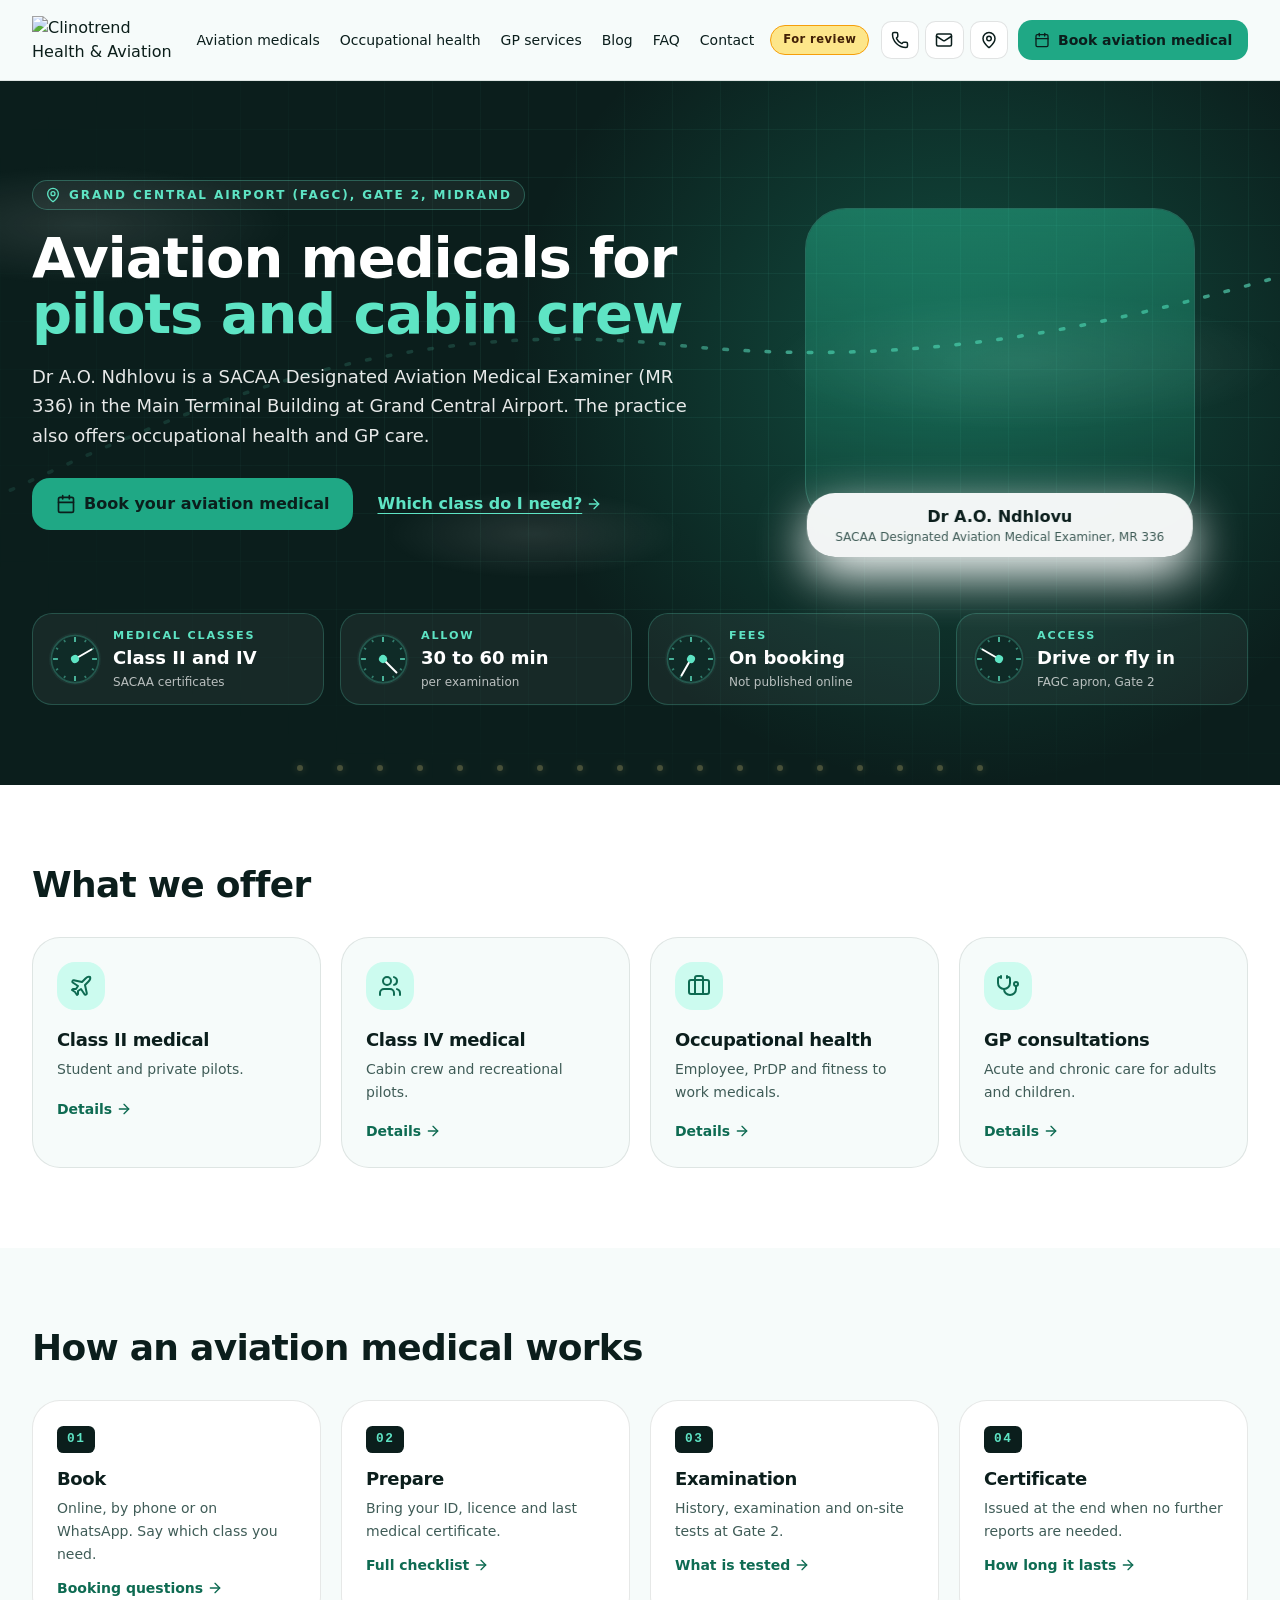
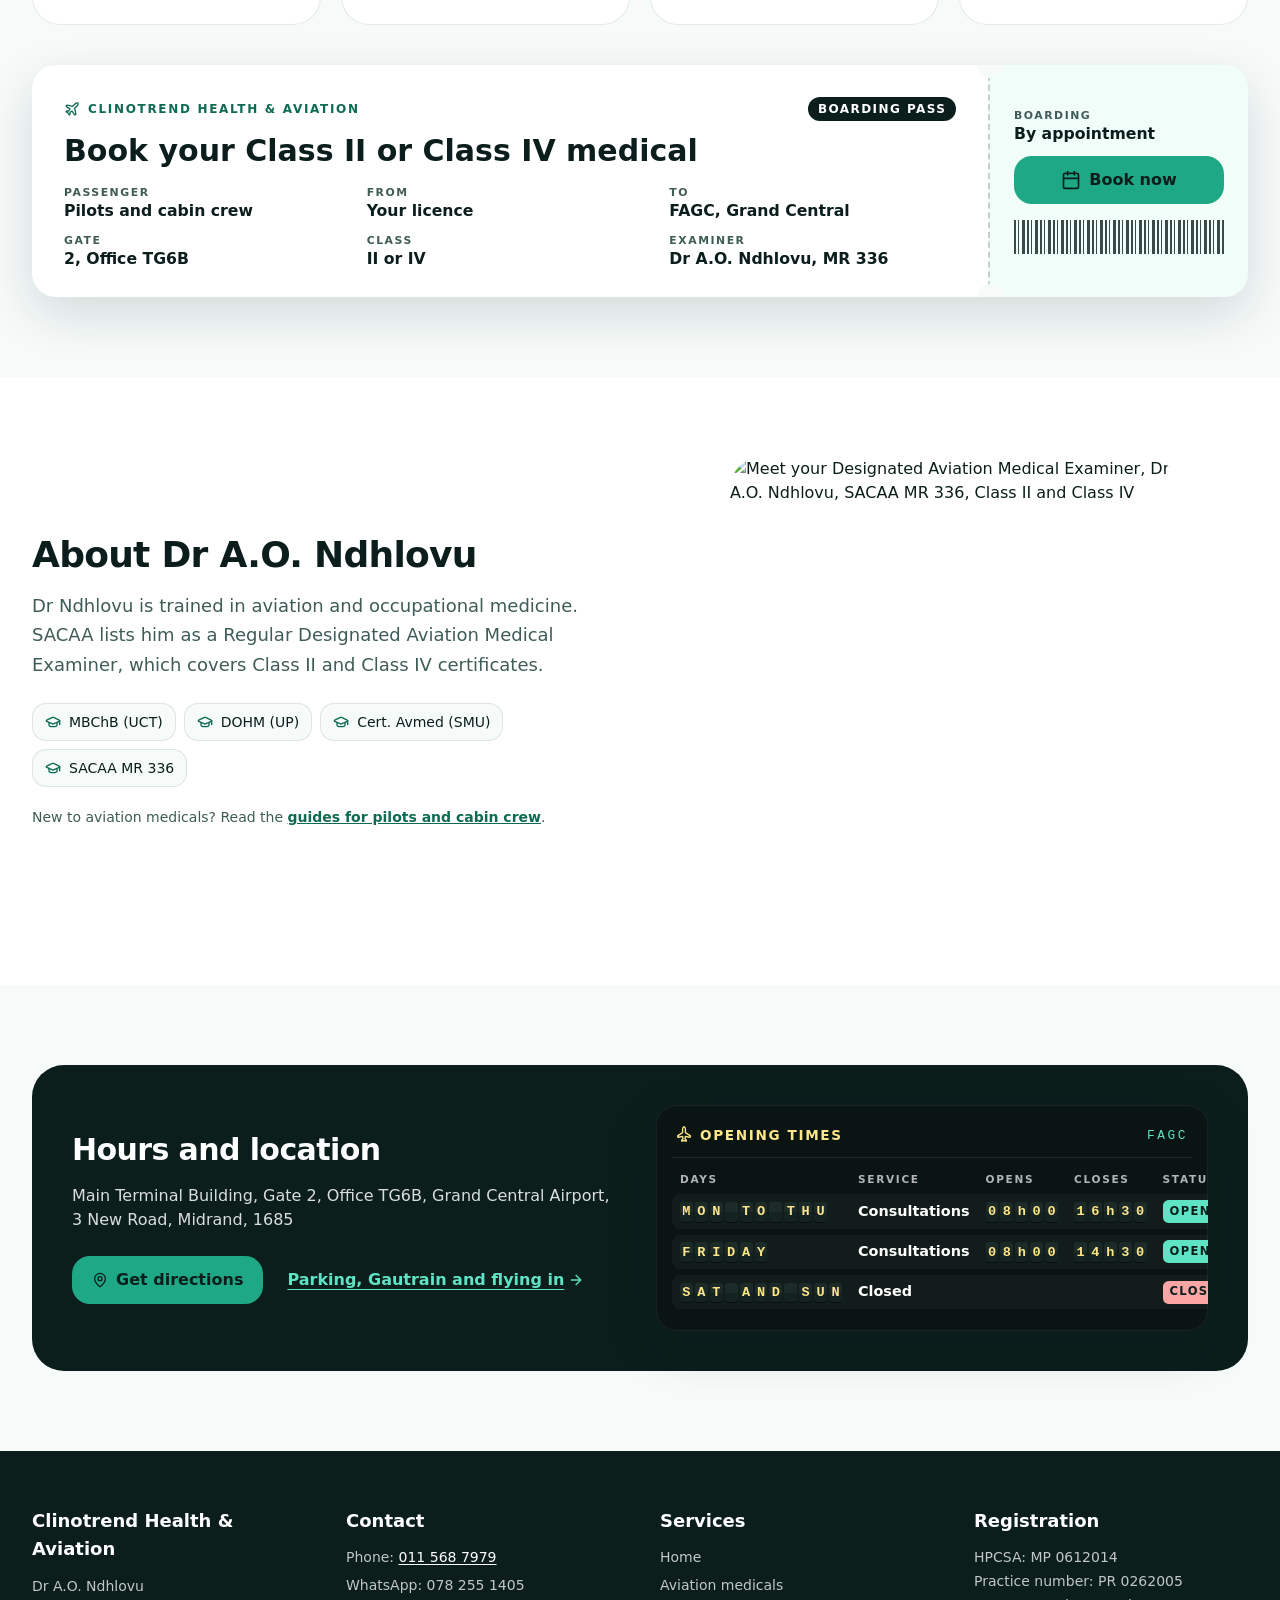
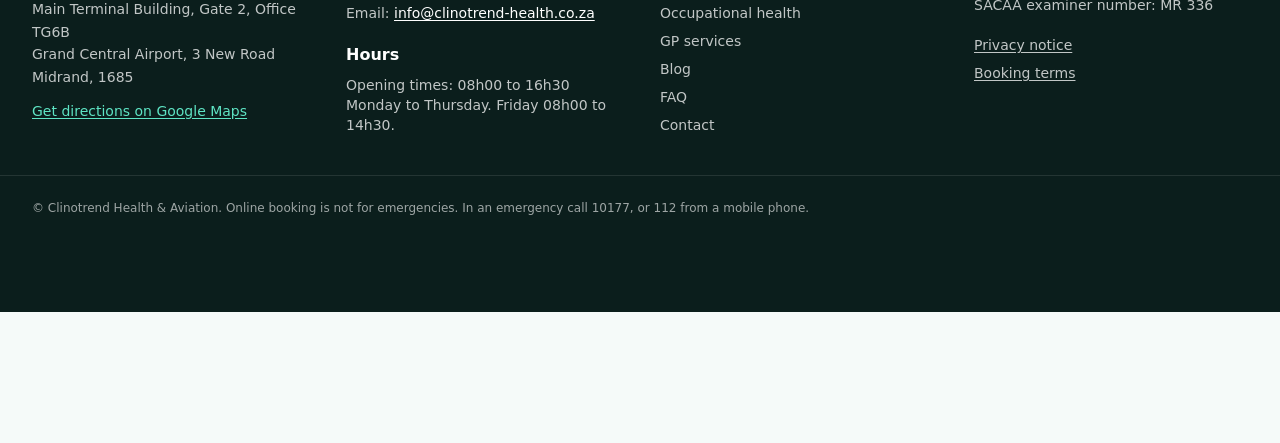
==== commit 5c44cb6d: "Preview: tochat.be WhatsApp widget only, built-in widget and wa.me links removed" ====
--- a/index.html
+++ b/index.html
@@ -24,7 +24,7 @@
     <link rel="preload" href="/clinotrend-preview/assets/inter-latin-400-normal-C38fXH4l.woff2" as="font" type="font/woff2" crossorigin>
     <link rel="preload" href="/clinotrend-preview/assets/montserrat-latin-700-normal-BdjcYUrC.woff2" as="font" type="font/woff2" crossorigin>
     <link rel="preload" as="image" type="image/webp" imagesrcset="/clinotrend-preview/images/dr-ndhlovu-cutout-360.webp 360w, /clinotrend-preview/images/dr-ndhlovu-cutout-520.webp 520w, /clinotrend-preview/images/dr-ndhlovu-cutout-720.webp 720w" imagesizes="(min-width: 1024px) 420px, (min-width: 640px) 380px, 300px" fetchpriority="high">
-    <script type="application/ld+json">{"@context":"https://schema.org","@graph":[{"@type":"MedicalClinic","@id":"https://clinotrend-health.co.za/#clinic","name":"Clinotrend Health & Aviation","alternateName":["ClinoTrend Health & Aviation","Dr A.O. Ndhlovu, Clinotrend Health & Aviation"],"url":"https://clinotrend-health.co.za/","logo":"https://clinotrend-health.co.za/logo-square-512.png","image":["https://clinotrend-health.co.za/images/og-image.png","https://clinotrend-health.co.za/images/team_portrait.jpg"],"description":"Aviation medicals (SACAA Class II and Class IV), occupational health and GP care with Dr A.O. Ndhlovu at Grand Central Airport, Midrand.","telephone":"+27 11 568 7979","email":"info@clinotrend-health.co.za","address":{"@type":"PostalAddress","streetAddress":"Grand Central Airport, 3 New Road, Main Terminal Building, Gate 2, Office TG6B","addressLocality":"Midrand","addressRegion":"Gauteng","postalCode":"1685","addressCountry":"ZA"},"geo":{"@type":"GeoCoordinates","latitude":-25.98926,"longitude":28.140795},"hasMap":"https://www.google.com/maps/search/?api=1&query=-25.98926%2C28.140795","openingHoursSpecification":[{"@type":"OpeningHoursSpecification","dayOfWeek":["Monday","Tuesday","Wednesday","Thursday"],"opens":"08:00","closes":"16:30"},{"@type":"OpeningHoursSpecification","dayOfWeek":["Friday"],"opens":"08:00","closes":"14:30"}],"areaServed":[{"@type":"AdministrativeArea","name":"Gauteng"},{"@type":"City","name":"Midrand"},{"@type":"City","name":"Johannesburg"},{"@type":"City","name":"Pretoria"},{"@type":"City","name":"Centurion"},{"@type":"City","name":"Randburg"},{"@type":"City","name":"Kempton Park"},{"@type":"City","name":"Germiston"}],"medicalSpecialty":["Occupational","PrimaryCare"],"currenciesAccepted":"ZAR","contactPoint":[{"@type":"ContactPoint","contactType":"reception","telephone":"+27 11 568 7979","email":"info@clinotrend-health.co.za","areaServed":"ZA","availableLanguage":"en"},{"@type":"ContactPoint","contactType":"WhatsApp","telephone":"+27 78 255 1405","url":"https://wa.me/27782551405","areaServed":"ZA","availableLanguage":"en"}],"availableService":[{"@type":"MedicalTest","name":"SACAA Class II aviation medical examination","url":"https://clinotrend-health.co.za/aviation-medicals/"},{"@type":"MedicalTest","name":"SACAA Class IV aviation medical examination","url":"https://clinotrend-health.co.za/aviation-medicals/"},{"@type":"MedicalProcedure","name":"Occupational health medicals (pre-employment, periodic, exit and PrDP)","url":"https://clinotrend-health.co.za/occupational-health/"},{"@type":"MedicalProcedure","name":"General practice (GP) consultation","url":"https://clinotrend-health.co.za/gp-services/"}],"employee":{"@id":"https://clinotrend-health.co.za/#physician"},"potentialAction":{"@type":"ReserveAction","target":{"@type":"EntryPoint","urlTemplate":"https://clinotrend-health.co.za/contact/","actionPlatform":["https://schema.org/DesktopWebPlatform","https://schema.org/MobileWebPlatform"]},"result":{"@type":"Reservation","name":"Appointment request"}}},{"@type":"Physician","@id":"https://clinotrend-health.co.za/#physician","name":"Dr A.O. Ndhlovu","url":"https://clinotrend-health.co.za/aviation-medicals/","image":"https://clinotrend-health.co.za/images/team_portrait.jpg","jobTitle":"SACAA Regular Designated Aviation Medical Examiner and occupational medicine practitioner","telephone":"+27 11 568 7979","address":{"@type":"PostalAddress","streetAddress":"Grand Central Airport, 3 New Road, Main Terminal Building, Gate 2, Office TG6B","addressLocality":"Midrand","addressRegion":"Gauteng","postalCode":"1685","addressCountry":"ZA"},"medicalSpecialty":["Occupational","PrimaryCare"],"hasCredential":[{"@type":"EducationalOccupationalCredential","name":"MBChB (UCT)"},{"@type":"EducationalOccupationalCredential","name":"DOHM (UP)"},{"@type":"EducationalOccupationalCredential","name":"Cert. Avmed (SMU)"},{"@type":"EducationalOccupationalCredential","name":"SACAA Regular Designated Aviation Medical Examiner, MR 336","recognizedBy":{"@type":"GovernmentOrganization","name":"South African Civil Aviation Authority","url":"https://www.caa.co.za/"}}],"worksFor":{"@id":"https://clinotrend-health.co.za/#clinic"}},{"@type":"WebSite","@id":"https://clinotrend-health.co.za/#website","url":"https://clinotrend-health.co.za/","name":"Clinotrend Health & Aviation","publisher":{"@id":"https://clinotrend-health.co.za/#clinic"},"inLanguage":"en-ZA"},{"@type":"WebPage","@id":"https://clinotrend-health.co.za/#webpage","url":"https://clinotrend-health.co.za/","name":"Clinotrend Health & Aviation, Grand Central Airport, Midrand","description":"Aviation medicals, occupational health and GP care in Midrand.","isPartOf":{"@id":"https://clinotrend-health.co.za/#website"},"about":{"@id":"https://clinotrend-health.co.za/#clinic"},"inLanguage":"en-ZA","breadcrumb":{"@id":"https://clinotrend-health.co.za/#breadcrumb"},"mainEntity":{"@id":"https://clinotrend-health.co.za/#clinic"}},{"@type":"BreadcrumbList","@id":"https://clinotrend-health.co.za/#breadcrumb","itemListElement":[{"@type":"ListItem","position":1,"name":"Home","item":"https://clinotrend-health.co.za/"}]}]}</script>
+    <script type="application/ld+json">{"@context":"https://schema.org","@graph":[{"@type":"MedicalClinic","@id":"https://clinotrend-health.co.za/#clinic","name":"Clinotrend Health & Aviation","alternateName":["ClinoTrend Health & Aviation","Dr A.O. Ndhlovu, Clinotrend Health & Aviation"],"url":"https://clinotrend-health.co.za/","logo":"https://clinotrend-health.co.za/logo-square-512.png","image":["https://clinotrend-health.co.za/images/og-image.png","https://clinotrend-health.co.za/images/team_portrait.jpg"],"description":"Aviation medicals (SACAA Class II and Class IV), occupational health and GP care with Dr A.O. Ndhlovu at Grand Central Airport, Midrand.","telephone":"+27 11 568 7979","email":"info@clinotrend-health.co.za","address":{"@type":"PostalAddress","streetAddress":"Grand Central Airport, 3 New Road, Main Terminal Building, Gate 2, Office TG6B","addressLocality":"Midrand","addressRegion":"Gauteng","postalCode":"1685","addressCountry":"ZA"},"geo":{"@type":"GeoCoordinates","latitude":-25.98926,"longitude":28.140795},"hasMap":"https://www.google.com/maps/search/?api=1&query=-25.98926%2C28.140795","openingHoursSpecification":[{"@type":"OpeningHoursSpecification","dayOfWeek":["Monday","Tuesday","Wednesday","Thursday"],"opens":"08:00","closes":"16:30"},{"@type":"OpeningHoursSpecification","dayOfWeek":["Friday"],"opens":"08:00","closes":"14:30"}],"areaServed":[{"@type":"AdministrativeArea","name":"Gauteng"},{"@type":"City","name":"Midrand"},{"@type":"City","name":"Johannesburg"},{"@type":"City","name":"Pretoria"},{"@type":"City","name":"Centurion"},{"@type":"City","name":"Randburg"},{"@type":"City","name":"Kempton Park"},{"@type":"City","name":"Germiston"}],"medicalSpecialty":["Occupational","PrimaryCare"],"currenciesAccepted":"ZAR","contactPoint":[{"@type":"ContactPoint","contactType":"reception","telephone":"+27 11 568 7979","email":"info@clinotrend-health.co.za","areaServed":"ZA","availableLanguage":"en"},{"@type":"ContactPoint","contactType":"WhatsApp","telephone":"+27 78 255 1405","areaServed":"ZA","availableLanguage":"en"}],"availableService":[{"@type":"MedicalTest","name":"SACAA Class II aviation medical examination","url":"https://clinotrend-health.co.za/aviation-medicals/"},{"@type":"MedicalTest","name":"SACAA Class IV aviation medical examination","url":"https://clinotrend-health.co.za/aviation-medicals/"},{"@type":"MedicalProcedure","name":"Occupational health medicals (pre-employment, periodic, exit and PrDP)","url":"https://clinotrend-health.co.za/occupational-health/"},{"@type":"MedicalProcedure","name":"General practice (GP) consultation","url":"https://clinotrend-health.co.za/gp-services/"}],"employee":{"@id":"https://clinotrend-health.co.za/#physician"},"potentialAction":{"@type":"ReserveAction","target":{"@type":"EntryPoint","urlTemplate":"https://clinotrend-health.co.za/contact/","actionPlatform":["https://schema.org/DesktopWebPlatform","https://schema.org/MobileWebPlatform"]},"result":{"@type":"Reservation","name":"Appointment request"}}},{"@type":"Physician","@id":"https://clinotrend-health.co.za/#physician","name":"Dr A.O. Ndhlovu","url":"https://clinotrend-health.co.za/aviation-medicals/","image":"https://clinotrend-health.co.za/images/team_portrait.jpg","jobTitle":"SACAA Regular Designated Aviation Medical Examiner and occupational medicine practitioner","telephone":"+27 11 568 7979","address":{"@type":"PostalAddress","streetAddress":"Grand Central Airport, 3 New Road, Main Terminal Building, Gate 2, Office TG6B","addressLocality":"Midrand","addressRegion":"Gauteng","postalCode":"1685","addressCountry":"ZA"},"medicalSpecialty":["Occupational","PrimaryCare"],"hasCredential":[{"@type":"EducationalOccupationalCredential","name":"MBChB (UCT)"},{"@type":"EducationalOccupationalCredential","name":"DOHM (UP)"},{"@type":"EducationalOccupationalCredential","name":"Cert. Avmed (SMU)"},{"@type":"EducationalOccupationalCredential","name":"SACAA Regular Designated Aviation Medical Examiner, MR 336","recognizedBy":{"@type":"GovernmentOrganization","name":"South African Civil Aviation Authority","url":"https://www.caa.co.za/"}}],"worksFor":{"@id":"https://clinotrend-health.co.za/#clinic"}},{"@type":"WebSite","@id":"https://clinotrend-health.co.za/#website","url":"https://clinotrend-health.co.za/","name":"Clinotrend Health & Aviation","publisher":{"@id":"https://clinotrend-health.co.za/#clinic"},"inLanguage":"en-ZA"},{"@type":"WebPage","@id":"https://clinotrend-health.co.za/#webpage","url":"https://clinotrend-health.co.za/","name":"Clinotrend Health & Aviation, Grand Central Airport, Midrand","description":"Aviation medicals, occupational health and GP care in Midrand.","isPartOf":{"@id":"https://clinotrend-health.co.za/#website"},"about":{"@id":"https://clinotrend-health.co.za/#clinic"},"inLanguage":"en-ZA","breadcrumb":{"@id":"https://clinotrend-health.co.za/#breadcrumb"},"mainEntity":{"@id":"https://clinotrend-health.co.za/#clinic"}},{"@type":"BreadcrumbList","@id":"https://clinotrend-health.co.za/#breadcrumb","itemListElement":[{"@type":"ListItem","position":1,"name":"Home","item":"https://clinotrend-health.co.za/"}]}]}</script>
     <meta name="google-site-verification" content="c-Cod2nh8BzhtL2Z1EwPkJ7djA6cgbb-r3TllKKEWe8">
     <meta name="theme-color" content="#0B1E1C">
     <meta name="geo.region" content="ZA-GP">
@@ -36,11 +36,11 @@
     <link rel="apple-touch-icon" sizes="180x180" href="/clinotrend-preview/apple-touch-icon.png">
     <link rel="manifest" href="/clinotrend-preview/manifest.json">
     <!-- Preview build: Google Analytics removed -->
-    <script type="module" crossorigin src="/clinotrend-preview/assets/index-DMI6llqW.js"></script>
-    <style>@font-face{font-family:Inter;font-style:normal;font-display:swap;font-weight:300;src:url(/clinotrend-preview/assets/inter-latin-300-normal-BVlfKGgI.woff2) format("woff2"),url(/clinotrend-preview/assets/inter-latin-300-normal-i8F0SvXL.woff) format("woff")}@font-face{font-family:Inter;font-style:normal;font-display:swap;font-weight:400;src:url(/clinotrend-preview/assets/inter-latin-400-normal-C38fXH4l.woff2) format("woff2"),url(/clinotrend-preview/assets/inter-latin-400-normal-CyCys3Eg.woff) format("woff")}@font-face{font-family:Inter;font-style:normal;font-display:swap;font-weight:500;src:url(/clinotrend-preview/assets/inter-latin-500-normal-Cerq10X2.woff2) format("woff2"),url(/clinotrend-preview/assets/inter-latin-500-normal-BL9OpVg8.woff) format("woff")}@font-face{font-family:Inter;font-style:normal;font-display:swap;font-weight:600;src:url(/clinotrend-preview/assets/inter-latin-600-normal-LgqL8muc.woff2) format("woff2"),url(/clinotrend-preview/assets/inter-latin-600-normal-CiBQ2DWP.woff) format("woff")}@font-face{font-family:Inter;font-style:normal;font-display:swap;font-weight:700;src:url(/clinotrend-preview/assets/inter-latin-700-normal-Yt3aPRUw.woff2) format("woff2"),url(/clinotrend-preview/assets/inter-latin-700-normal-BLAVimhd.woff) format("woff")}@font-face{font-family:Montserrat;font-style:normal;font-display:swap;font-weight:600;src:url(/clinotrend-preview/assets/montserrat-latin-600-normal-UVxSCcoG.woff2) format("woff2"),url(/clinotrend-preview/assets/montserrat-latin-600-normal-CdhFl4lI.woff) format("woff")}@font-face{font-family:Montserrat;font-style:normal;font-display:swap;font-weight:700;src:url(/clinotrend-preview/assets/montserrat-latin-700-normal-BdjcYUrC.woff2) format("woff2"),url(/clinotrend-preview/assets/montserrat-latin-700-normal-BWkrl476.woff) format("woff")}@font-face{font-family:Montserrat;font-style:normal;font-display:swap;font-weight:800;src:url(/clinotrend-preview/assets/montserrat-latin-800-normal-axpkC1rd.woff2) format("woff2"),url(/clinotrend-preview/assets/montserrat-latin-800-normal-C3dfDxXV.woff) format("woff")}*,:before,:after{--tw-border-spacing-x:0;--tw-border-spacing-y:0;--tw-translate-x:0;--tw-translate-y:0;--tw-rotate:0;--tw-skew-x:0;--tw-skew-y:0;--tw-scale-x:1;--tw-scale-y:1;--tw-pan-x: ;--tw-pan-y: ;--tw-pinch-zoom: ;--tw-scroll-snap-strictness:proximity;--tw-gradient-from-position: ;--tw-gradient-via-position: ;--tw-gradient-to-position: ;--tw-ordinal: ;--tw-slashed-zero: ;--tw-numeric-figure: ;--tw-numeric-spacing: ;--tw-numeric-fraction: ;--tw-ring-inset: ;--tw-ring-offset-width:0px;--tw-ring-offset-color:#fff;--tw-ring-color:rgb(59 130 246 / .5);--tw-ring-offset-shadow:0 0 #0000;--tw-ring-shadow:0 0 #0000;--tw-shadow:0 0 #0000;--tw-shadow-colored:0 0 #0000;--tw-blur: ;--tw-brightness: ;--tw-contrast: ;--tw-grayscale: ;--tw-hue-rotate: ;--tw-invert: ;--tw-saturate: ;--tw-sepia: ;--tw-drop-shadow: ;--tw-backdrop-blur: ;--tw-backdrop-brightness: ;--tw-backdrop-contrast: ;--tw-backdrop-grayscale: ;--tw-backdrop-hue-rotate: ;--tw-backdrop-invert: ;--tw-backdrop-opacity: ;--tw-backdrop-saturate: ;--tw-backdrop-sepia: ;--tw-contain-size: ;--tw-contain-layout: ;--tw-contain-paint: ;--tw-contain-style: }*,:before,:after{box-sizing:border-box;border-width:0;border-style:solid;border-color:#e5e7eb}:before,:after{--tw-content:""}html{line-height:1.5;-webkit-text-size-adjust:100%;-moz-tab-size:4;-o-tab-size:4;tab-size:4;font-family:Inter,system-ui,sans-serif;font-feature-settings:normal;font-variation-settings:normal;-webkit-tap-highlight-color:transparent}body{margin:0;line-height:inherit}h1,h2,h3{font-size:inherit;font-weight:inherit}a{color:inherit;text-decoration:inherit}table{text-indent:0;border-color:inherit;border-collapse:collapse}button{font-family:inherit;font-feature-settings:inherit;font-variation-settings:inherit;font-size:100%;font-weight:inherit;line-height:inherit;letter-spacing:inherit;color:inherit;margin:0;padding:0}button{text-transform:none}button{-webkit-appearance:button;background-color:transparent;background-image:none}dl,dd,h1,h2,h3,figure,p{margin:0}ol,ul{list-style:none;margin:0;padding:0}button{cursor:pointer}img,svg{display:block;vertical-align:middle}img{max-width:100%;height:auto}[hidden]:where(:not([hidden=until-found])){display:none}:root{--background:165 33% 97%;--foreground:168 47% 8%;--card:0 0% 100%;--card-foreground:168 47% 8%;--popover:0 0% 100%;--popover-foreground:168 47% 8%;--primary:161 65% 50%;--primary-foreground:168 47% 8%;--secondary:168 20% 30%;--secondary-foreground:0 0% 100%;--muted:165 20% 94%;--muted-foreground:168 20% 35%;--accent:161 65% 50%;--accent-foreground:168 47% 8%;--destructive:0 84.2% 60.2%;--destructive-foreground:0 0% 98%;--border:168 20% 85%;--input:168 20% 90%;--ring:161 65% 50%;--radius:.875rem}*{border-color:hsl(var(--border))}html{scroll-behavior:smooth}body{background-color:hsl(var(--background));color:hsl(var(--foreground));-webkit-font-smoothing:antialiased;-moz-osx-font-smoothing:grayscale;font-family:Inter,system-ui,-apple-system,Segoe UI,Roboto,sans-serif}h1,h2,h3{font-family:Montserrat,sans-serif;letter-spacing:-.02em;line-height:1.05}.hdr-icon{position:relative;display:inline-flex;align-items:center;justify-content:center;width:2.4rem;height:2.4rem;border-radius:.65rem;color:#0b1e1c;border:1px solid rgba(11,30,28,.12);background:#fff;transition:background-color .15s,border-color .15s,color .15s;flex-shrink:0}.hdr-icon:hover{background:#e6fbf5;border-color:#1fa885;color:#0b5b49}.hdr-icon:focus-visible{outline:3px solid #1FA885;outline-offset:2px}.hdr-icon[data-tip]:after{content:attr(data-tip);display:none;position:absolute;top:calc(100% + 8px);right:0;z-index:70;white-space:nowrap;background:#0b1e1c;color:#fff;font:600 .75rem/1.2 Inter,system-ui,sans-serif;padding:.45rem .6rem;border-radius:.45rem;box-shadow:0 8px 20px #0b1e1c33;pointer-events:none}.hdr-icon[data-tip]:hover:after,.hdr-icon[data-tip]:focus-visible:after{display:block}@media(max-width:359px){.hdr-icon{width:2.15rem;height:2.15rem}}.sr-only{position:absolute;width:1px;height:1px;padding:0;margin:-1px;overflow:hidden;clip:rect(0,0,0,0);white-space:nowrap;border-width:0}.absolute{position:absolute}.relative{position:relative}.sticky{position:sticky}.inset-x-4{left:1rem;right:1rem}.bottom-10{bottom:2.5rem}.bottom-2{bottom:.5rem}.left-1\/2{left:50%}.top-0{top:0}.top-16{top:4rem}.z-50{z-index:50}.z-\[1\]{z-index:1}.mx-auto{margin-left:auto;margin-right:auto}.-mr-2{margin-right:-.5rem}.mb-1{margin-bottom:.25rem}.mb-2{margin-bottom:.5rem}.mb-3{margin-bottom:.75rem}.mb-4{margin-bottom:1rem}.mb-5{margin-bottom:1.25rem}.mb-6{margin-bottom:1.5rem}.mb-7{margin-bottom:1.75rem}.mb-8{margin-bottom:2rem}.ml-1{margin-left:.25rem}.mt-0\.5{margin-top:.125rem}.mt-10{margin-top:2.5rem}.mt-3{margin-top:.75rem}.mt-5{margin-top:1.25rem}.block{display:block}.inline-block{display:inline-block}.flex{display:flex}.inline-flex{display:inline-flex}.grid{display:grid}.hidden{display:none}.h-12{height:3rem}.h-16{height:4rem}.h-4{height:1rem}.h-5{height:1.25rem}.h-6{height:1.5rem}.h-8{height:2rem}.h-\[18px\]{height:18px}.h-auto{height:auto}.min-h-screen{min-height:100vh}.w-12{width:3rem}.w-4{width:1rem}.w-5{width:1.25rem}.w-6{width:1.5rem}.w-\[18px\]{width:18px}.w-\[300px\]{width:300px}.w-\[92\%\]{width:92%}.w-auto{width:auto}.w-full{width:100%}.min-w-0{min-width:0px}.max-w-7xl{max-width:80rem}.max-w-md{max-width:28rem}.flex-1{flex:1 1 0%}.shrink-0{flex-shrink:0}.-translate-x-1\/2{--tw-translate-x:-50%;transform:translate(var(--tw-translate-x),var(--tw-translate-y)) rotate(var(--tw-rotate)) skew(var(--tw-skew-x)) skewY(var(--tw-skew-y)) scaleX(var(--tw-scale-x)) scaleY(var(--tw-scale-y))}.-rotate-45{--tw-rotate:-45deg;transform:translate(var(--tw-translate-x),var(--tw-translate-y)) rotate(var(--tw-rotate)) skew(var(--tw-skew-x)) skewY(var(--tw-skew-y)) scaleX(var(--tw-scale-x)) scaleY(var(--tw-scale-y))}.grid-cols-2{grid-template-columns:repeat(2,minmax(0,1fr))}.flex-col{flex-direction:column}.flex-wrap{flex-wrap:wrap}.items-center{align-items:center}.justify-center{justify-content:center}.justify-between{justify-content:space-between}.gap-1{gap:.25rem}.gap-10{gap:2.5rem}.gap-2{gap:.5rem}.gap-3{gap:.75rem}.gap-5{gap:1.25rem}.gap-8{gap:2rem}.gap-x-4{-moz-column-gap:1rem;column-gap:1rem}.gap-x-6{-moz-column-gap:1.5rem;column-gap:1.5rem}.gap-y-3{row-gap:.75rem}.space-y-1>:not([hidden])~:not([hidden]){--tw-space-y-reverse:0;margin-top:calc(.25rem * calc(1 - var(--tw-space-y-reverse)));margin-bottom:calc(.25rem * var(--tw-space-y-reverse))}.space-y-2>:not([hidden])~:not([hidden]){--tw-space-y-reverse:0;margin-top:calc(.5rem * calc(1 - var(--tw-space-y-reverse)));margin-bottom:calc(.5rem * var(--tw-space-y-reverse))}.overflow-hidden{overflow:hidden}.whitespace-nowrap{white-space:nowrap}.break-all{word-break:break-all}.rounded-2xl{border-radius:1.75rem}.rounded-3xl{border-radius:2rem}.rounded-\[2\.5rem\]{border-radius:2.5rem}.rounded-full{border-radius:9999px}.rounded-lg{border-radius:var(--radius)}.rounded-xl{border-radius:calc(var(--radius) + 4px)}.border{border-width:1px}.border-2{border-width:2px}.border-b{border-bottom-width:1px}.border-t{border-top-width:1px}.border-forest\/10{border-color:#0b1e1c1a}.border-forest\/20{border-color:#0b1e1c33}.border-mint-300\/30{border-color:#5ee4c44d}.border-white\/10{border-color:#ffffff1a}.bg-clinic-white{--tw-bg-opacity:1;background-color:rgb(246 251 250 / var(--tw-bg-opacity, 1))}.bg-clinic-white\/95{background-color:#f6fbfaf2}.bg-forest{--tw-bg-opacity:1;background-color:rgb(11 30 28 / var(--tw-bg-opacity, 1))}.bg-mint-100{--tw-bg-opacity:1;background-color:rgb(204 251 239 / var(--tw-bg-opacity, 1))}.bg-mint-500{--tw-bg-opacity:1;background-color:rgb(31 168 133 / var(--tw-bg-opacity, 1))}.bg-white{--tw-bg-opacity:1;background-color:rgb(255 255 255 / var(--tw-bg-opacity, 1))}.bg-white\/5{background-color:#ffffff0d}.bg-white\/95{background-color:#fffffff2}.bg-gradient-to-b{background-image:linear-gradient(to bottom,var(--tw-gradient-stops))}.from-mint-400\/40{--tw-gradient-from:rgb(45 212 166 / .4) var(--tw-gradient-from-position);--tw-gradient-to:rgb(45 212 166 / 0) var(--tw-gradient-to-position);--tw-gradient-stops:var(--tw-gradient-from), var(--tw-gradient-to)}.to-mint-600\/10{--tw-gradient-to:rgb(21 135 102 / .1) var(--tw-gradient-to-position)}.p-2{padding:.5rem}.p-6{padding:1.5rem}.px-3{padding-left:.75rem;padding-right:.75rem}.px-4{padding-left:1rem;padding-right:1rem}.px-5{padding-left:1.25rem;padding-right:1.25rem}.px-6{padding-left:1.5rem;padding-right:1.5rem}.py-1\.5{padding-top:.375rem;padding-bottom:.375rem}.py-14{padding-top:3.5rem;padding-bottom:3.5rem}.py-2{padding-top:.5rem;padding-bottom:.5rem}.py-2\.5{padding-top:.625rem;padding-bottom:.625rem}.py-3{padding-top:.75rem;padding-bottom:.75rem}.py-3\.5{padding-top:.875rem;padding-bottom:.875rem}.py-4{padding-top:1rem;padding-bottom:1rem}.pb-16{padding-bottom:4rem}.pb-24{padding-bottom:6rem}.pb-8{padding-bottom:2rem}.pt-10{padding-top:2.5rem}.pt-14{padding-top:3.5rem}.pt-3{padding-top:.75rem}.pt-6{padding-top:1.5rem}.text-center{text-align:center}.font-display{font-family:Montserrat,system-ui,sans-serif}.text-2xl{font-size:1.5rem;line-height:2rem}.text-3xl{font-size:1.875rem;line-height:2.25rem}.text-\[0\.7rem\]{font-size:.7rem}.text-\[2\.15rem\]{font-size:2.15rem}.text-base{font-size:1rem;line-height:1.5rem}.text-lg{font-size:1.125rem;line-height:1.75rem}.text-sm{font-size:.875rem;line-height:1.25rem}.text-xs{font-size:.75rem;line-height:1rem}.font-bold{font-weight:700}.font-medium{font-weight:500}.font-semibold{font-weight:600}.uppercase{text-transform:uppercase}.not-italic{font-style:normal}.leading-\[1\.05\]{line-height:1.05}.leading-relaxed{line-height:1.625}.leading-tight{line-height:1.25}.tracking-\[0\.16em\]{letter-spacing:.16em}.text-amber-800{--tw-text-opacity:1;color:rgb(146 64 14 / var(--tw-text-opacity, 1))}.text-forest{--tw-text-opacity:1;color:rgb(11 30 28 / var(--tw-text-opacity, 1))}.text-forest-light{--tw-text-opacity:1;color:rgb(63 92 87 / var(--tw-text-opacity, 1))}.text-mint-300{--tw-text-opacity:1;color:rgb(94 228 196 / var(--tw-text-opacity, 1))}.text-mint-700{--tw-text-opacity:1;color:rgb(14 107 82 / var(--tw-text-opacity, 1))}.text-white{--tw-text-opacity:1;color:rgb(255 255 255 / var(--tw-text-opacity, 1))}.text-white\/60{color:#fff9}.text-white\/70{color:#ffffffb3}.text-white\/75{color:#ffffffbf}.text-white\/85{color:#ffffffd9}.text-white\/90{color:#ffffffe6}.underline{text-decoration-line:underline}.underline-offset-2{text-underline-offset:2px}.underline-offset-4{text-underline-offset:4px}.shadow-card{--tw-shadow:0 18px 50px rgba(11, 30, 28, .1);--tw-shadow-colored:0 18px 50px var(--tw-shadow-color);box-shadow:var(--tw-ring-offset-shadow, 0 0 #0000),var(--tw-ring-shadow, 0 0 #0000),var(--tw-shadow)}.shadow-card{--tw-shadow-color:hsl(var(--card));--tw-shadow:var(--tw-shadow-colored)}.ring-1{--tw-ring-offset-shadow:var(--tw-ring-inset) 0 0 0 var(--tw-ring-offset-width) var(--tw-ring-offset-color);--tw-ring-shadow:var(--tw-ring-inset) 0 0 0 calc(1px + var(--tw-ring-offset-width)) var(--tw-ring-color);box-shadow:var(--tw-ring-offset-shadow),var(--tw-ring-shadow),var(--tw-shadow, 0 0 #0000)}.ring-mint-300\/30{--tw-ring-color:rgb(94 228 196 / .3)}.backdrop-blur{--tw-backdrop-blur:blur(8px);-webkit-backdrop-filter:var(--tw-backdrop-blur) var(--tw-backdrop-brightness) var(--tw-backdrop-contrast) var(--tw-backdrop-grayscale) var(--tw-backdrop-hue-rotate) var(--tw-backdrop-invert) var(--tw-backdrop-opacity) var(--tw-backdrop-saturate) var(--tw-backdrop-sepia);backdrop-filter:var(--tw-backdrop-blur) var(--tw-backdrop-brightness) var(--tw-backdrop-contrast) var(--tw-backdrop-grayscale) var(--tw-backdrop-hue-rotate) var(--tw-backdrop-invert) var(--tw-backdrop-opacity) var(--tw-backdrop-saturate) var(--tw-backdrop-sepia)}.transition{transition-property:color,background-color,border-color,text-decoration-color,fill,stroke,opacity,box-shadow,transform,filter,backdrop-filter;transition-timing-function:cubic-bezier(.4,0,.2,1);transition-duration:.15s}.bg-forest{background-color:#0b1e1c}.sky{isolation:isolate}.sky-grid{position:absolute;inset:0;z-index:0;pointer-events:none;background-image:linear-gradient(rgba(94,228,196,.07) 1px,transparent 1px),linear-gradient(90deg,rgba(94,228,196,.07) 1px,transparent 1px);background-size:48px 48px;-webkit-mask-image:radial-gradient(ellipse at 70% 40%,#000 30%,transparent 80%);mask-image:radial-gradient(ellipse at 70% 40%,#000 30%,transparent 80%)}.sky-glow{position:absolute;inset:-20% -10% auto auto;width:70%;height:120%;z-index:0;pointer-events:none;background:radial-gradient(closest-side,rgba(31,168,133,.35),transparent)}.cloud{position:absolute;z-index:0;pointer-events:none;border-radius:999px;background:radial-gradient(closest-side,rgba(255,255,255,.1),transparent);will-change:transform;animation:cloud-drift 60s linear infinite}.cloud-a{width:420px;height:120px;top:12%;left:-10%}.cloud-b{width:300px;height:90px;top:58%;left:30%;animation-duration:85s;animation-delay:-30s}.cloud-c{width:520px;height:140px;top:30%;left:60%;animation-duration:110s;animation-delay:-60s}@keyframes cloud-drift{0%{transform:translate(-20vw)}to{transform:translate(60vw)}}.flight-path{position:absolute;inset:0;z-index:0;color:#5ee4c499;pointer-events:none;-webkit-mask-image:linear-gradient(90deg,rgba(0,0,0,.18),rgba(0,0,0,.3) 40%,#000 62%);mask-image:linear-gradient(90deg,#0000002e,#0000004d 40%,#000 62%)}.flight-path svg{position:absolute;inset:0;width:100%;height:100%}.runway{position:absolute;left:0;right:0;bottom:14px;z-index:1;display:flex;justify-content:center;gap:clamp(10px,3vw,34px);pointer-events:none}.runway span{width:6px;height:6px;border-radius:50%;background:#fde68a;opacity:.25;box-shadow:0 0 8px #fde68ae6;animation:rabbit 1.6s linear infinite}@keyframes rabbit{0%,12%{opacity:1}30%,to{opacity:.2}}.instruments .instrument{display:flex;align-items:center;gap:.75rem;padding:.85rem 1rem;background:#ffffff0d;border:1px solid rgba(94,228,196,.22);border-radius:1.25rem}.dial{position:relative;flex:0 0 auto;width:52px;height:52px;color:#5ee4c4;border-radius:50%;background:radial-gradient(circle,#0f2b27 55%,#0b1e1c);box-shadow:inset 0 0 0 2px #ffffff0f}.dial svg{position:absolute;inset:0;width:100%;height:100%}.needle{position:absolute;left:50%;top:50%;width:2px;height:20px;margin-left:-1px;background:#fff;border-radius:2px;transform-origin:50% 100%;transform:translateY(-100%) rotate(var(--needle, 45deg));transition:transform 1.4s cubic-bezier(.2,1.6,.4,1)}.needle:after{content:"";position:absolute;left:-3px;bottom:-4px;width:8px;height:8px;border-radius:50%;background:#5ee4c4}.boarding-pass{display:grid;grid-template-columns:1fr;background:#fff;border-radius:1.5rem;box-shadow:0 18px 50px #0b1e1c24;overflow:hidden;position:relative}@media(min-width:768px){.boarding-pass{grid-template-columns:1fr 260px}}.bp-main{padding:1.5rem 1.5rem 1.25rem}@media(min-width:768px){.bp-main{padding:2rem 2rem 1.75rem}}.bp-airline{display:flex;flex-wrap:wrap;align-items:center;gap:.5rem;font-size:.75rem;font-weight:700;letter-spacing:.14em;text-transform:uppercase;color:#0e6b52;margin-bottom:.75rem}.bp-tag{margin-left:auto;padding:.2rem .6rem;border-radius:999px;background:#0b1e1c;color:#fff;letter-spacing:.12em}.bp-k{font-size:.68rem;font-weight:700;letter-spacing:.14em;text-transform:uppercase;color:#3f5c57}.bp-v{font-family:Montserrat,system-ui,sans-serif;font-weight:700;color:#0b1e1c;font-size:.98rem;line-height:1.25}.bp-stub{position:relative;padding:1.5rem;background:#f0fdf9;border-top:2px dashed rgba(11,30,28,.2)}@media(min-width:768px){.bp-stub{border-top:0;border-left:2px dashed rgba(11,30,28,.2);display:flex;flex-direction:column;justify-content:center}}.bp-stub:before,.bp-stub:after{content:"";position:absolute;width:26px;height:26px;border-radius:50%;background:var(--bp-notch, #F6FBFA)}.bp-stub:before{left:-13px;top:-13px}.bp-stub:after{right:-13px;top:-13px}@media(min-width:768px){.bp-stub:before{left:-13px;top:-13px}.bp-stub:after{inset:auto auto -13px -13px}}.bp-barcode{display:block;height:34px;margin-top:1rem;opacity:.8;background:repeating-linear-gradient(90deg,#0B1E1C 0 2px,transparent 2px 4px,#0B1E1C 4px 5px,transparent 5px 8px,#0B1E1C 8px 11px,transparent 11px 13px)}.board{position:relative;background:#0a1513;color:#f8fafc;border-radius:1.25rem;padding:1rem;box-shadow:inset 0 0 0 1px #ffffff0f,0 18px 50px #0b1e1c2e;overflow-x:auto}.board-head{display:flex;justify-content:space-between;align-items:center;padding:.25rem .25rem .75rem;border-bottom:1px solid rgba(255,255,255,.08);margin-bottom:.5rem}.board-title{display:inline-flex;align-items:center;gap:.5rem;font-family:Montserrat,system-ui,sans-serif;font-weight:700;letter-spacing:.12em;text-transform:uppercase;color:#fde68a;font-size:.85rem}.board-clock{font-family:ui-monospace,SFMono-Regular,Menlo,monospace;color:#5ee4c4;font-size:.8rem;letter-spacing:.2em}.board-table{width:100%;border-collapse:separate;border-spacing:0 6px;min-width:520px;font-size:.9rem}.board-table th{text-align:left;font-size:.66rem;letter-spacing:.16em;text-transform:uppercase;color:#f8fafcb3;font-weight:600;padding:0 .5rem}.board-table td{padding:.35rem .5rem;vertical-align:middle;background:#ffffff08}.board-table td:first-child{border-radius:.5rem 0 0 .5rem}.board-table td:last-child{border-radius:0 .5rem .5rem 0}.board-what{font-weight:600;color:#fff}.board-who{color:#f8fafcd1}.flaps{position:relative;display:inline-flex;gap:2px;white-space:nowrap}.flap{display:inline-block;min-width:.95em;text-align:center;padding:.15em .12em;border-radius:3px;background:linear-gradient(#1c2a28 50%,#142220 50%);color:#fde68a;font-family:ui-monospace,SFMono-Regular,Menlo,monospace;font-weight:700;font-size:.85rem;line-height:1.2;box-shadow:inset 0 -1px #0009;transform-origin:50% 50%}.board-status{display:inline-block;font-size:.72rem;font-weight:800;letter-spacing:.12em;text-transform:uppercase;color:#0b1e1c;background:#5ee4c4;padding:.25em .6em;border-radius:.35rem;white-space:nowrap}.board-status.is-closed{background:#fca5a5}.reveal{transition:opacity .7s ease,transform .7s cubic-bezier(.2,.8,.2,1)}.plane-toggle-btn{display:none!important}@media(prefers-reduced-motion:reduce){.cloud,.flight-plane,.runway span{animation:none!important}.flight-plane{display:none!important}.runway span{opacity:.6}.reveal,.needle{transition:none!important}}.review-pill{align-items:center;margin-right:.35rem;background:#fde68a;color:#422006;font:700 .72rem/1 Inter,system-ui,sans-serif;letter-spacing:.04em;padding:.5rem .75rem;border-radius:999px;border:1px solid #f59e0b;white-space:nowrap}.review-pill:hover{background:#fcd34d}main .grid>*{min-width:0}.step-no{display:inline-flex;align-items:center;justify-content:center;min-width:2.4rem;height:1.7rem;padding:0 .5rem;border-radius:.4rem;background:#0b1e1c;color:#5ee4c4;font:800 .8rem/1 ui-monospace,SFMono-Regular,Menlo,monospace;letter-spacing:.12em}.wa-widget{position:fixed;right:1rem;bottom:1rem;z-index:60;display:flex;flex-direction:column;align-items:flex-end;gap:.75rem}.wa-launcher{width:3.5rem;height:3.5rem;border-radius:999px;background:#0f7a40;color:#fff;display:inline-flex;align-items:center;justify-content:center;box-shadow:0 10px 28px #0b1e1c47;transition:transform .15s,background-color .15s}.wa-launcher:hover{background:#0b6534;transform:translateY(-1px)}.wa-launcher:focus-visible{outline:3px solid #1FA885;outline-offset:3px}@media print{.wa-widget{display:none}}.hover\:border-mint-500:hover{--tw-border-opacity:1;border-color:rgb(31 168 133 / var(--tw-border-opacity, 1))}.hover\:bg-mint-600:hover{--tw-bg-opacity:1;background-color:rgb(21 135 102 / var(--tw-bg-opacity, 1))}.hover\:text-mint-300:hover{--tw-text-opacity:1;color:rgb(94 228 196 / var(--tw-text-opacity, 1))}.hover\:text-mint-700:hover{--tw-text-opacity:1;color:rgb(14 107 82 / var(--tw-text-opacity, 1))}.hover\:text-white:hover{--tw-text-opacity:1;color:rgb(255 255 255 / var(--tw-text-opacity, 1))}.hover\:shadow-card:hover{--tw-shadow:0 18px 50px rgba(11, 30, 28, .1);--tw-shadow-colored:0 18px 50px var(--tw-shadow-color);box-shadow:var(--tw-ring-offset-shadow, 0 0 #0000),var(--tw-ring-shadow, 0 0 #0000),var(--tw-shadow)}.hover\:shadow-card:hover{--tw-shadow-color:hsl(var(--card));--tw-shadow:var(--tw-shadow-colored)}.focus\:not-sr-only:focus{position:static;width:auto;height:auto;padding:0;margin:0;overflow:visible;clip:auto;white-space:normal}.focus\:absolute:focus{position:absolute}.focus\:z-\[60\]:focus{z-index:60}.focus\:bg-white:focus{--tw-bg-opacity:1;background-color:rgb(255 255 255 / var(--tw-bg-opacity, 1))}.focus\:p-3:focus{padding:.75rem}@media(min-width:640px){.sm\:inline{display:inline}.sm\:hidden{display:none}.sm\:h-10{height:2.5rem}.sm\:w-\[380px\]{width:380px}.sm\:grid-cols-2{grid-template-columns:repeat(2,minmax(0,1fr))}.sm\:grid-cols-3{grid-template-columns:repeat(3,minmax(0,1fr))}.sm\:gap-1\.5{gap:.375rem}.sm\:gap-4{gap:1rem}.sm\:px-4{padding-left:1rem;padding-right:1rem}.sm\:px-6{padding-left:1.5rem;padding-right:1.5rem}.sm\:text-3xl{font-size:1.875rem;line-height:2.25rem}.sm\:text-5xl{font-size:3rem;line-height:1}.sm\:text-lg{font-size:1.125rem;line-height:1.75rem}}@media(min-width:768px){.md\:grid-cols-2{grid-template-columns:repeat(2,minmax(0,1fr))}}@media(min-width:1024px){.lg\:h-12{height:3rem}.lg\:h-20{height:5rem}.lg\:w-\[420px\]{width:420px}.lg\:grid-cols-2{grid-template-columns:repeat(2,minmax(0,1fr))}.lg\:grid-cols-4{grid-template-columns:repeat(4,minmax(0,1fr))}.lg\:grid-cols-\[1\.15fr_0\.85fr\]{grid-template-columns:1.15fr .85fr}.lg\:gap-12{gap:3rem}.lg\:p-10{padding:2.5rem}.lg\:px-8{padding-left:2rem;padding-right:2rem}.lg\:py-20{padding-top:5rem;padding-bottom:5rem}.lg\:pb-12{padding-bottom:3rem}.lg\:pb-20{padding-bottom:5rem}.lg\:pt-16{padding-top:4rem}.lg\:text-4xl{font-size:2.25rem;line-height:2.5rem}.lg\:text-\[3\.5rem\]{font-size:3.5rem}}@media(min-width:1280px){.xl\:flex{display:flex}.xl\:inline-flex{display:inline-flex}.xl\:hidden{display:none}}</style><link rel="stylesheet" crossorigin href="/clinotrend-preview/assets/index-BSidl4v5.css" media="print" onload="this.media='all'"><noscript><link rel="stylesheet" crossorigin href="/clinotrend-preview/assets/index-BSidl4v5.css"></noscript>
+    <script type="module" crossorigin src="/clinotrend-preview/assets/index-vjZF8KUx.js"></script>
+    <style>@font-face{font-family:Inter;font-style:normal;font-display:swap;font-weight:300;src:url(/clinotrend-preview/assets/inter-latin-300-normal-BVlfKGgI.woff2) format("woff2"),url(/clinotrend-preview/assets/inter-latin-300-normal-i8F0SvXL.woff) format("woff")}@font-face{font-family:Inter;font-style:normal;font-display:swap;font-weight:400;src:url(/clinotrend-preview/assets/inter-latin-400-normal-C38fXH4l.woff2) format("woff2"),url(/clinotrend-preview/assets/inter-latin-400-normal-CyCys3Eg.woff) format("woff")}@font-face{font-family:Inter;font-style:normal;font-display:swap;font-weight:500;src:url(/clinotrend-preview/assets/inter-latin-500-normal-Cerq10X2.woff2) format("woff2"),url(/clinotrend-preview/assets/inter-latin-500-normal-BL9OpVg8.woff) format("woff")}@font-face{font-family:Inter;font-style:normal;font-display:swap;font-weight:600;src:url(/clinotrend-preview/assets/inter-latin-600-normal-LgqL8muc.woff2) format("woff2"),url(/clinotrend-preview/assets/inter-latin-600-normal-CiBQ2DWP.woff) format("woff")}@font-face{font-family:Inter;font-style:normal;font-display:swap;font-weight:700;src:url(/clinotrend-preview/assets/inter-latin-700-normal-Yt3aPRUw.woff2) format("woff2"),url(/clinotrend-preview/assets/inter-latin-700-normal-BLAVimhd.woff) format("woff")}@font-face{font-family:Montserrat;font-style:normal;font-display:swap;font-weight:600;src:url(/clinotrend-preview/assets/montserrat-latin-600-normal-UVxSCcoG.woff2) format("woff2"),url(/clinotrend-preview/assets/montserrat-latin-600-normal-CdhFl4lI.woff) format("woff")}@font-face{font-family:Montserrat;font-style:normal;font-display:swap;font-weight:700;src:url(/clinotrend-preview/assets/montserrat-latin-700-normal-BdjcYUrC.woff2) format("woff2"),url(/clinotrend-preview/assets/montserrat-latin-700-normal-BWkrl476.woff) format("woff")}@font-face{font-family:Montserrat;font-style:normal;font-display:swap;font-weight:800;src:url(/clinotrend-preview/assets/montserrat-latin-800-normal-axpkC1rd.woff2) format("woff2"),url(/clinotrend-preview/assets/montserrat-latin-800-normal-C3dfDxXV.woff) format("woff")}*,:before,:after{--tw-border-spacing-x:0;--tw-border-spacing-y:0;--tw-translate-x:0;--tw-translate-y:0;--tw-rotate:0;--tw-skew-x:0;--tw-skew-y:0;--tw-scale-x:1;--tw-scale-y:1;--tw-pan-x: ;--tw-pan-y: ;--tw-pinch-zoom: ;--tw-scroll-snap-strictness:proximity;--tw-gradient-from-position: ;--tw-gradient-via-position: ;--tw-gradient-to-position: ;--tw-ordinal: ;--tw-slashed-zero: ;--tw-numeric-figure: ;--tw-numeric-spacing: ;--tw-numeric-fraction: ;--tw-ring-inset: ;--tw-ring-offset-width:0px;--tw-ring-offset-color:#fff;--tw-ring-color:rgb(59 130 246 / .5);--tw-ring-offset-shadow:0 0 #0000;--tw-ring-shadow:0 0 #0000;--tw-shadow:0 0 #0000;--tw-shadow-colored:0 0 #0000;--tw-blur: ;--tw-brightness: ;--tw-contrast: ;--tw-grayscale: ;--tw-hue-rotate: ;--tw-invert: ;--tw-saturate: ;--tw-sepia: ;--tw-drop-shadow: ;--tw-backdrop-blur: ;--tw-backdrop-brightness: ;--tw-backdrop-contrast: ;--tw-backdrop-grayscale: ;--tw-backdrop-hue-rotate: ;--tw-backdrop-invert: ;--tw-backdrop-opacity: ;--tw-backdrop-saturate: ;--tw-backdrop-sepia: ;--tw-contain-size: ;--tw-contain-layout: ;--tw-contain-paint: ;--tw-contain-style: }*,:before,:after{box-sizing:border-box;border-width:0;border-style:solid;border-color:#e5e7eb}:before,:after{--tw-content:""}html{line-height:1.5;-webkit-text-size-adjust:100%;-moz-tab-size:4;-o-tab-size:4;tab-size:4;font-family:Inter,system-ui,sans-serif;font-feature-settings:normal;font-variation-settings:normal;-webkit-tap-highlight-color:transparent}body{margin:0;line-height:inherit}h1,h2,h3{font-size:inherit;font-weight:inherit}a{color:inherit;text-decoration:inherit}table{text-indent:0;border-color:inherit;border-collapse:collapse}button{font-family:inherit;font-feature-settings:inherit;font-variation-settings:inherit;font-size:100%;font-weight:inherit;line-height:inherit;letter-spacing:inherit;color:inherit;margin:0;padding:0}button{text-transform:none}button{-webkit-appearance:button;background-color:transparent;background-image:none}dl,dd,h1,h2,h3,figure,p{margin:0}ol,ul{list-style:none;margin:0;padding:0}button{cursor:pointer}img,svg{display:block;vertical-align:middle}img{max-width:100%;height:auto}[hidden]:where(:not([hidden=until-found])){display:none}:root{--background:165 33% 97%;--foreground:168 47% 8%;--card:0 0% 100%;--card-foreground:168 47% 8%;--popover:0 0% 100%;--popover-foreground:168 47% 8%;--primary:161 65% 50%;--primary-foreground:168 47% 8%;--secondary:168 20% 30%;--secondary-foreground:0 0% 100%;--muted:165 20% 94%;--muted-foreground:168 20% 35%;--accent:161 65% 50%;--accent-foreground:168 47% 8%;--destructive:0 84.2% 60.2%;--destructive-foreground:0 0% 98%;--border:168 20% 85%;--input:168 20% 90%;--ring:161 65% 50%;--radius:.875rem}*{border-color:hsl(var(--border))}html{scroll-behavior:smooth}body{background-color:hsl(var(--background));color:hsl(var(--foreground));-webkit-font-smoothing:antialiased;-moz-osx-font-smoothing:grayscale;font-family:Inter,system-ui,-apple-system,Segoe UI,Roboto,sans-serif}h1,h2,h3{font-family:Montserrat,sans-serif;letter-spacing:-.02em;line-height:1.05}.hdr-icon{position:relative;display:inline-flex;align-items:center;justify-content:center;width:2.4rem;height:2.4rem;border-radius:.65rem;color:#0b1e1c;border:1px solid rgba(11,30,28,.12);background:#fff;transition:background-color .15s,border-color .15s,color .15s;flex-shrink:0}.hdr-icon:hover{background:#e6fbf5;border-color:#1fa885;color:#0b5b49}.hdr-icon:focus-visible{outline:3px solid #1FA885;outline-offset:2px}.hdr-icon[data-tip]:after{content:attr(data-tip);display:none;position:absolute;top:calc(100% + 8px);right:0;z-index:70;white-space:nowrap;background:#0b1e1c;color:#fff;font:600 .75rem/1.2 Inter,system-ui,sans-serif;padding:.45rem .6rem;border-radius:.45rem;box-shadow:0 8px 20px #0b1e1c33;pointer-events:none}.hdr-icon[data-tip]:hover:after,.hdr-icon[data-tip]:focus-visible:after{display:block}@media(max-width:359px){.hdr-icon{width:2.15rem;height:2.15rem}}.sr-only{position:absolute;width:1px;height:1px;padding:0;margin:-1px;overflow:hidden;clip:rect(0,0,0,0);white-space:nowrap;border-width:0}.absolute{position:absolute}.relative{position:relative}.sticky{position:sticky}.inset-x-4{left:1rem;right:1rem}.bottom-10{bottom:2.5rem}.bottom-2{bottom:.5rem}.left-1\/2{left:50%}.top-0{top:0}.top-16{top:4rem}.z-50{z-index:50}.z-\[1\]{z-index:1}.mx-auto{margin-left:auto;margin-right:auto}.-mr-2{margin-right:-.5rem}.mb-1{margin-bottom:.25rem}.mb-2{margin-bottom:.5rem}.mb-3{margin-bottom:.75rem}.mb-4{margin-bottom:1rem}.mb-5{margin-bottom:1.25rem}.mb-6{margin-bottom:1.5rem}.mb-7{margin-bottom:1.75rem}.mb-8{margin-bottom:2rem}.ml-1{margin-left:.25rem}.mt-0\.5{margin-top:.125rem}.mt-10{margin-top:2.5rem}.mt-3{margin-top:.75rem}.mt-5{margin-top:1.25rem}.block{display:block}.inline-block{display:inline-block}.flex{display:flex}.inline-flex{display:inline-flex}.grid{display:grid}.hidden{display:none}.h-12{height:3rem}.h-16{height:4rem}.h-4{height:1rem}.h-5{height:1.25rem}.h-6{height:1.5rem}.h-8{height:2rem}.h-\[18px\]{height:18px}.h-auto{height:auto}.min-h-screen{min-height:100vh}.w-12{width:3rem}.w-4{width:1rem}.w-5{width:1.25rem}.w-6{width:1.5rem}.w-\[18px\]{width:18px}.w-\[300px\]{width:300px}.w-\[92\%\]{width:92%}.w-auto{width:auto}.w-full{width:100%}.min-w-0{min-width:0px}.max-w-7xl{max-width:80rem}.max-w-md{max-width:28rem}.flex-1{flex:1 1 0%}.shrink-0{flex-shrink:0}.-translate-x-1\/2{--tw-translate-x:-50%;transform:translate(var(--tw-translate-x),var(--tw-translate-y)) rotate(var(--tw-rotate)) skew(var(--tw-skew-x)) skewY(var(--tw-skew-y)) scaleX(var(--tw-scale-x)) scaleY(var(--tw-scale-y))}.-rotate-45{--tw-rotate:-45deg;transform:translate(var(--tw-translate-x),var(--tw-translate-y)) rotate(var(--tw-rotate)) skew(var(--tw-skew-x)) skewY(var(--tw-skew-y)) scaleX(var(--tw-scale-x)) scaleY(var(--tw-scale-y))}.grid-cols-2{grid-template-columns:repeat(2,minmax(0,1fr))}.flex-col{flex-direction:column}.flex-wrap{flex-wrap:wrap}.items-center{align-items:center}.justify-center{justify-content:center}.justify-between{justify-content:space-between}.gap-1{gap:.25rem}.gap-10{gap:2.5rem}.gap-2{gap:.5rem}.gap-3{gap:.75rem}.gap-5{gap:1.25rem}.gap-8{gap:2rem}.gap-x-4{-moz-column-gap:1rem;column-gap:1rem}.gap-x-6{-moz-column-gap:1.5rem;column-gap:1.5rem}.gap-y-3{row-gap:.75rem}.space-y-1>:not([hidden])~:not([hidden]){--tw-space-y-reverse:0;margin-top:calc(.25rem * calc(1 - var(--tw-space-y-reverse)));margin-bottom:calc(.25rem * var(--tw-space-y-reverse))}.space-y-2>:not([hidden])~:not([hidden]){--tw-space-y-reverse:0;margin-top:calc(.5rem * calc(1 - var(--tw-space-y-reverse)));margin-bottom:calc(.5rem * var(--tw-space-y-reverse))}.overflow-hidden{overflow:hidden}.whitespace-nowrap{white-space:nowrap}.break-all{word-break:break-all}.rounded-2xl{border-radius:1.75rem}.rounded-3xl{border-radius:2rem}.rounded-\[2\.5rem\]{border-radius:2.5rem}.rounded-full{border-radius:9999px}.rounded-lg{border-radius:var(--radius)}.rounded-xl{border-radius:calc(var(--radius) + 4px)}.border{border-width:1px}.border-2{border-width:2px}.border-b{border-bottom-width:1px}.border-t{border-top-width:1px}.border-forest\/10{border-color:#0b1e1c1a}.border-forest\/20{border-color:#0b1e1c33}.border-mint-300\/30{border-color:#5ee4c44d}.border-white\/10{border-color:#ffffff1a}.bg-clinic-white{--tw-bg-opacity:1;background-color:rgb(246 251 250 / var(--tw-bg-opacity, 1))}.bg-clinic-white\/95{background-color:#f6fbfaf2}.bg-forest{--tw-bg-opacity:1;background-color:rgb(11 30 28 / var(--tw-bg-opacity, 1))}.bg-mint-100{--tw-bg-opacity:1;background-color:rgb(204 251 239 / var(--tw-bg-opacity, 1))}.bg-mint-500{--tw-bg-opacity:1;background-color:rgb(31 168 133 / var(--tw-bg-opacity, 1))}.bg-white{--tw-bg-opacity:1;background-color:rgb(255 255 255 / var(--tw-bg-opacity, 1))}.bg-white\/5{background-color:#ffffff0d}.bg-white\/95{background-color:#fffffff2}.bg-gradient-to-b{background-image:linear-gradient(to bottom,var(--tw-gradient-stops))}.from-mint-400\/40{--tw-gradient-from:rgb(45 212 166 / .4) var(--tw-gradient-from-position);--tw-gradient-to:rgb(45 212 166 / 0) var(--tw-gradient-to-position);--tw-gradient-stops:var(--tw-gradient-from), var(--tw-gradient-to)}.to-mint-600\/10{--tw-gradient-to:rgb(21 135 102 / .1) var(--tw-gradient-to-position)}.p-2{padding:.5rem}.p-6{padding:1.5rem}.px-3{padding-left:.75rem;padding-right:.75rem}.px-4{padding-left:1rem;padding-right:1rem}.px-5{padding-left:1.25rem;padding-right:1.25rem}.px-6{padding-left:1.5rem;padding-right:1.5rem}.py-1\.5{padding-top:.375rem;padding-bottom:.375rem}.py-14{padding-top:3.5rem;padding-bottom:3.5rem}.py-2{padding-top:.5rem;padding-bottom:.5rem}.py-2\.5{padding-top:.625rem;padding-bottom:.625rem}.py-3{padding-top:.75rem;padding-bottom:.75rem}.py-3\.5{padding-top:.875rem;padding-bottom:.875rem}.py-4{padding-top:1rem;padding-bottom:1rem}.pb-16{padding-bottom:4rem}.pb-24{padding-bottom:6rem}.pb-8{padding-bottom:2rem}.pt-10{padding-top:2.5rem}.pt-14{padding-top:3.5rem}.pt-3{padding-top:.75rem}.pt-6{padding-top:1.5rem}.text-center{text-align:center}.font-display{font-family:Montserrat,system-ui,sans-serif}.text-2xl{font-size:1.5rem;line-height:2rem}.text-3xl{font-size:1.875rem;line-height:2.25rem}.text-\[0\.7rem\]{font-size:.7rem}.text-\[2\.15rem\]{font-size:2.15rem}.text-base{font-size:1rem;line-height:1.5rem}.text-lg{font-size:1.125rem;line-height:1.75rem}.text-sm{font-size:.875rem;line-height:1.25rem}.text-xs{font-size:.75rem;line-height:1rem}.font-bold{font-weight:700}.font-medium{font-weight:500}.font-semibold{font-weight:600}.uppercase{text-transform:uppercase}.not-italic{font-style:normal}.leading-\[1\.05\]{line-height:1.05}.leading-relaxed{line-height:1.625}.leading-tight{line-height:1.25}.tracking-\[0\.16em\]{letter-spacing:.16em}.text-amber-800{--tw-text-opacity:1;color:rgb(146 64 14 / var(--tw-text-opacity, 1))}.text-forest{--tw-text-opacity:1;color:rgb(11 30 28 / var(--tw-text-opacity, 1))}.text-forest-light{--tw-text-opacity:1;color:rgb(63 92 87 / var(--tw-text-opacity, 1))}.text-mint-300{--tw-text-opacity:1;color:rgb(94 228 196 / var(--tw-text-opacity, 1))}.text-mint-700{--tw-text-opacity:1;color:rgb(14 107 82 / var(--tw-text-opacity, 1))}.text-white{--tw-text-opacity:1;color:rgb(255 255 255 / var(--tw-text-opacity, 1))}.text-white\/60{color:#fff9}.text-white\/70{color:#ffffffb3}.text-white\/75{color:#ffffffbf}.text-white\/85{color:#ffffffd9}.text-white\/90{color:#ffffffe6}.underline{text-decoration-line:underline}.underline-offset-2{text-underline-offset:2px}.underline-offset-4{text-underline-offset:4px}.shadow-card{--tw-shadow:0 18px 50px rgba(11, 30, 28, .1);--tw-shadow-colored:0 18px 50px var(--tw-shadow-color);box-shadow:var(--tw-ring-offset-shadow, 0 0 #0000),var(--tw-ring-shadow, 0 0 #0000),var(--tw-shadow)}.shadow-card{--tw-shadow-color:hsl(var(--card));--tw-shadow:var(--tw-shadow-colored)}.ring-1{--tw-ring-offset-shadow:var(--tw-ring-inset) 0 0 0 var(--tw-ring-offset-width) var(--tw-ring-offset-color);--tw-ring-shadow:var(--tw-ring-inset) 0 0 0 calc(1px + var(--tw-ring-offset-width)) var(--tw-ring-color);box-shadow:var(--tw-ring-offset-shadow),var(--tw-ring-shadow),var(--tw-shadow, 0 0 #0000)}.ring-mint-300\/30{--tw-ring-color:rgb(94 228 196 / .3)}.backdrop-blur{--tw-backdrop-blur:blur(8px);-webkit-backdrop-filter:var(--tw-backdrop-blur) var(--tw-backdrop-brightness) var(--tw-backdrop-contrast) var(--tw-backdrop-grayscale) var(--tw-backdrop-hue-rotate) var(--tw-backdrop-invert) var(--tw-backdrop-opacity) var(--tw-backdrop-saturate) var(--tw-backdrop-sepia);backdrop-filter:var(--tw-backdrop-blur) var(--tw-backdrop-brightness) var(--tw-backdrop-contrast) var(--tw-backdrop-grayscale) var(--tw-backdrop-hue-rotate) var(--tw-backdrop-invert) var(--tw-backdrop-opacity) var(--tw-backdrop-saturate) var(--tw-backdrop-sepia)}.transition{transition-property:color,background-color,border-color,text-decoration-color,fill,stroke,opacity,box-shadow,transform,filter,backdrop-filter;transition-timing-function:cubic-bezier(.4,0,.2,1);transition-duration:.15s}.bg-forest{background-color:#0b1e1c}.sky{isolation:isolate}.sky-grid{position:absolute;inset:0;z-index:0;pointer-events:none;background-image:linear-gradient(rgba(94,228,196,.07) 1px,transparent 1px),linear-gradient(90deg,rgba(94,228,196,.07) 1px,transparent 1px);background-size:48px 48px;-webkit-mask-image:radial-gradient(ellipse at 70% 40%,#000 30%,transparent 80%);mask-image:radial-gradient(ellipse at 70% 40%,#000 30%,transparent 80%)}.sky-glow{position:absolute;inset:-20% -10% auto auto;width:70%;height:120%;z-index:0;pointer-events:none;background:radial-gradient(closest-side,rgba(31,168,133,.35),transparent)}.cloud{position:absolute;z-index:0;pointer-events:none;border-radius:999px;background:radial-gradient(closest-side,rgba(255,255,255,.1),transparent);will-change:transform;animation:cloud-drift 60s linear infinite}.cloud-a{width:420px;height:120px;top:12%;left:-10%}.cloud-b{width:300px;height:90px;top:58%;left:30%;animation-duration:85s;animation-delay:-30s}.cloud-c{width:520px;height:140px;top:30%;left:60%;animation-duration:110s;animation-delay:-60s}@keyframes cloud-drift{0%{transform:translate(-20vw)}to{transform:translate(60vw)}}.flight-path{position:absolute;inset:0;z-index:0;color:#5ee4c499;pointer-events:none;-webkit-mask-image:linear-gradient(90deg,rgba(0,0,0,.18),rgba(0,0,0,.3) 40%,#000 62%);mask-image:linear-gradient(90deg,#0000002e,#0000004d 40%,#000 62%)}.flight-path svg{position:absolute;inset:0;width:100%;height:100%}.runway{position:absolute;left:0;right:0;bottom:14px;z-index:1;display:flex;justify-content:center;gap:clamp(10px,3vw,34px);pointer-events:none}.runway span{width:6px;height:6px;border-radius:50%;background:#fde68a;opacity:.25;box-shadow:0 0 8px #fde68ae6;animation:rabbit 1.6s linear infinite}@keyframes rabbit{0%,12%{opacity:1}30%,to{opacity:.2}}.instruments .instrument{display:flex;align-items:center;gap:.75rem;padding:.85rem 1rem;background:#ffffff0d;border:1px solid rgba(94,228,196,.22);border-radius:1.25rem}.dial{position:relative;flex:0 0 auto;width:52px;height:52px;color:#5ee4c4;border-radius:50%;background:radial-gradient(circle,#0f2b27 55%,#0b1e1c);box-shadow:inset 0 0 0 2px #ffffff0f}.dial svg{position:absolute;inset:0;width:100%;height:100%}.needle{position:absolute;left:50%;top:50%;width:2px;height:20px;margin-left:-1px;background:#fff;border-radius:2px;transform-origin:50% 100%;transform:translateY(-100%) rotate(var(--needle, 45deg));transition:transform 1.4s cubic-bezier(.2,1.6,.4,1)}.needle:after{content:"";position:absolute;left:-3px;bottom:-4px;width:8px;height:8px;border-radius:50%;background:#5ee4c4}.boarding-pass{display:grid;grid-template-columns:1fr;background:#fff;border-radius:1.5rem;box-shadow:0 18px 50px #0b1e1c24;overflow:hidden;position:relative}@media(min-width:768px){.boarding-pass{grid-template-columns:1fr 260px}}.bp-main{padding:1.5rem 1.5rem 1.25rem}@media(min-width:768px){.bp-main{padding:2rem 2rem 1.75rem}}.bp-airline{display:flex;flex-wrap:wrap;align-items:center;gap:.5rem;font-size:.75rem;font-weight:700;letter-spacing:.14em;text-transform:uppercase;color:#0e6b52;margin-bottom:.75rem}.bp-tag{margin-left:auto;padding:.2rem .6rem;border-radius:999px;background:#0b1e1c;color:#fff;letter-spacing:.12em}.bp-k{font-size:.68rem;font-weight:700;letter-spacing:.14em;text-transform:uppercase;color:#3f5c57}.bp-v{font-family:Montserrat,system-ui,sans-serif;font-weight:700;color:#0b1e1c;font-size:.98rem;line-height:1.25}.bp-stub{position:relative;padding:1.5rem;background:#f0fdf9;border-top:2px dashed rgba(11,30,28,.2)}@media(min-width:768px){.bp-stub{border-top:0;border-left:2px dashed rgba(11,30,28,.2);display:flex;flex-direction:column;justify-content:center}}.bp-stub:before,.bp-stub:after{content:"";position:absolute;width:26px;height:26px;border-radius:50%;background:var(--bp-notch, #F6FBFA)}.bp-stub:before{left:-13px;top:-13px}.bp-stub:after{right:-13px;top:-13px}@media(min-width:768px){.bp-stub:before{left:-13px;top:-13px}.bp-stub:after{inset:auto auto -13px -13px}}.bp-barcode{display:block;height:34px;margin-top:1rem;opacity:.8;background:repeating-linear-gradient(90deg,#0B1E1C 0 2px,transparent 2px 4px,#0B1E1C 4px 5px,transparent 5px 8px,#0B1E1C 8px 11px,transparent 11px 13px)}.board{position:relative;background:#0a1513;color:#f8fafc;border-radius:1.25rem;padding:1rem;box-shadow:inset 0 0 0 1px #ffffff0f,0 18px 50px #0b1e1c2e;overflow-x:auto}.board-head{display:flex;justify-content:space-between;align-items:center;padding:.25rem .25rem .75rem;border-bottom:1px solid rgba(255,255,255,.08);margin-bottom:.5rem}.board-title{display:inline-flex;align-items:center;gap:.5rem;font-family:Montserrat,system-ui,sans-serif;font-weight:700;letter-spacing:.12em;text-transform:uppercase;color:#fde68a;font-size:.85rem}.board-clock{font-family:ui-monospace,SFMono-Regular,Menlo,monospace;color:#5ee4c4;font-size:.8rem;letter-spacing:.2em}.board-table{width:100%;border-collapse:separate;border-spacing:0 6px;min-width:520px;font-size:.9rem}.board-table th{text-align:left;font-size:.66rem;letter-spacing:.16em;text-transform:uppercase;color:#f8fafcb3;font-weight:600;padding:0 .5rem}.board-table td{padding:.35rem .5rem;vertical-align:middle;background:#ffffff08}.board-table td:first-child{border-radius:.5rem 0 0 .5rem}.board-table td:last-child{border-radius:0 .5rem .5rem 0}.board-what{font-weight:600;color:#fff}.board-who{color:#f8fafcd1}.flaps{position:relative;display:inline-flex;gap:2px;white-space:nowrap}.flap{display:inline-block;min-width:.95em;text-align:center;padding:.15em .12em;border-radius:3px;background:linear-gradient(#1c2a28 50%,#142220 50%);color:#fde68a;font-family:ui-monospace,SFMono-Regular,Menlo,monospace;font-weight:700;font-size:.85rem;line-height:1.2;box-shadow:inset 0 -1px #0009;transform-origin:50% 50%}.board-status{display:inline-block;font-size:.72rem;font-weight:800;letter-spacing:.12em;text-transform:uppercase;color:#0b1e1c;background:#5ee4c4;padding:.25em .6em;border-radius:.35rem;white-space:nowrap}.board-status.is-closed{background:#fca5a5}.reveal{transition:opacity .7s ease,transform .7s cubic-bezier(.2,.8,.2,1)}.plane-toggle-btn{display:none!important}@media(prefers-reduced-motion:reduce){.cloud,.flight-plane,.runway span{animation:none!important}.flight-plane{display:none!important}.runway span{opacity:.6}.reveal,.needle{transition:none!important}}.review-pill{align-items:center;margin-right:.35rem;background:#fde68a;color:#422006;font:700 .72rem/1 Inter,system-ui,sans-serif;letter-spacing:.04em;padding:.5rem .75rem;border-radius:999px;border:1px solid #f59e0b;white-space:nowrap}.review-pill:hover{background:#fcd34d}main .grid>*{min-width:0}.step-no{display:inline-flex;align-items:center;justify-content:center;min-width:2.4rem;height:1.7rem;padding:0 .5rem;border-radius:.4rem;background:#0b1e1c;color:#5ee4c4;font:800 .8rem/1 ui-monospace,SFMono-Regular,Menlo,monospace;letter-spacing:.12em}.hover\:border-mint-500:hover{--tw-border-opacity:1;border-color:rgb(31 168 133 / var(--tw-border-opacity, 1))}.hover\:bg-mint-600:hover{--tw-bg-opacity:1;background-color:rgb(21 135 102 / var(--tw-bg-opacity, 1))}.hover\:text-mint-300:hover{--tw-text-opacity:1;color:rgb(94 228 196 / var(--tw-text-opacity, 1))}.hover\:text-mint-700:hover{--tw-text-opacity:1;color:rgb(14 107 82 / var(--tw-text-opacity, 1))}.hover\:text-white:hover{--tw-text-opacity:1;color:rgb(255 255 255 / var(--tw-text-opacity, 1))}.hover\:shadow-card:hover{--tw-shadow:0 18px 50px rgba(11, 30, 28, .1);--tw-shadow-colored:0 18px 50px var(--tw-shadow-color);box-shadow:var(--tw-ring-offset-shadow, 0 0 #0000),var(--tw-ring-shadow, 0 0 #0000),var(--tw-shadow)}.hover\:shadow-card:hover{--tw-shadow-color:hsl(var(--card));--tw-shadow:var(--tw-shadow-colored)}.focus\:not-sr-only:focus{position:static;width:auto;height:auto;padding:0;margin:0;overflow:visible;clip:auto;white-space:normal}.focus\:absolute:focus{position:absolute}.focus\:z-\[60\]:focus{z-index:60}.focus\:bg-white:focus{--tw-bg-opacity:1;background-color:rgb(255 255 255 / var(--tw-bg-opacity, 1))}.focus\:p-3:focus{padding:.75rem}@media(min-width:640px){.sm\:inline{display:inline}.sm\:hidden{display:none}.sm\:h-10{height:2.5rem}.sm\:w-\[380px\]{width:380px}.sm\:grid-cols-2{grid-template-columns:repeat(2,minmax(0,1fr))}.sm\:grid-cols-3{grid-template-columns:repeat(3,minmax(0,1fr))}.sm\:gap-1\.5{gap:.375rem}.sm\:gap-4{gap:1rem}.sm\:px-4{padding-left:1rem;padding-right:1rem}.sm\:px-6{padding-left:1.5rem;padding-right:1.5rem}.sm\:text-3xl{font-size:1.875rem;line-height:2.25rem}.sm\:text-5xl{font-size:3rem;line-height:1}.sm\:text-lg{font-size:1.125rem;line-height:1.75rem}}@media(min-width:768px){.md\:grid-cols-2{grid-template-columns:repeat(2,minmax(0,1fr))}}@media(min-width:1024px){.lg\:h-12{height:3rem}.lg\:h-20{height:5rem}.lg\:w-\[420px\]{width:420px}.lg\:grid-cols-2{grid-template-columns:repeat(2,minmax(0,1fr))}.lg\:grid-cols-4{grid-template-columns:repeat(4,minmax(0,1fr))}.lg\:grid-cols-\[1\.15fr_0\.85fr\]{grid-template-columns:1.15fr .85fr}.lg\:gap-12{gap:3rem}.lg\:p-10{padding:2.5rem}.lg\:px-8{padding-left:2rem;padding-right:2rem}.lg\:py-20{padding-top:5rem;padding-bottom:5rem}.lg\:pb-12{padding-bottom:3rem}.lg\:pb-20{padding-bottom:5rem}.lg\:pt-16{padding-top:4rem}.lg\:text-4xl{font-size:2.25rem;line-height:2.5rem}.lg\:text-\[3\.5rem\]{font-size:3.5rem}}@media(min-width:1280px){.xl\:flex{display:flex}.xl\:inline-flex{display:inline-flex}.xl\:hidden{display:none}}</style><link rel="stylesheet" crossorigin href="/clinotrend-preview/assets/index-C0FJKHRH.css" media="print" onload="this.media='all'"><noscript><link rel="stylesheet" crossorigin href="/clinotrend-preview/assets/index-C0FJKHRH.css"></noscript>
   </head>
   <body>
-    <div id="root" data-route="/"><link rel="preload" as="image" imagesrcset="/clinotrend-preview/images/logo-300.png 300w, /clinotrend-preview/images/logo-480.png 480w" imagesizes="150px"><!--$--><!--/$--><div class="min-h-screen bg-clinic-white flex flex-col"><a href="#main" class="sr-only focus:not-sr-only focus:absolute focus:z-[60] focus:bg-white focus:p-3">Skip to content</a><header class="sticky top-0 z-50 bg-clinic-white/95 backdrop-blur border-b border-forest/10"><div class="mx-auto max-w-7xl px-3 sm:px-6 lg:px-8 h-16 lg:h-20 flex items-center justify-between gap-2 sm:gap-4"><a href="/clinotrend-preview/" class="flex items-center shrink-0" aria-label="Clinotrend Health &amp; Aviation home"><img src="/clinotrend-preview/images/logo-300.png" srcset="/clinotrend-preview/images/logo-300.png 300w, /clinotrend-preview/images/logo-480.png 480w" sizes="150px" alt="Clinotrend Health &amp; Aviation" width="300" height="97" class="h-8 sm:h-10 lg:h-12 w-auto"></a><nav aria-label="Main" class="hidden xl:flex items-center gap-5"><a href="/clinotrend-preview/aviation-medicals/" class="text-sm font-medium whitespace-nowrap hover:text-mint-700 text-forest">Aviation medicals</a><a href="/clinotrend-preview/occupational-health/" class="text-sm font-medium whitespace-nowrap hover:text-mint-700 text-forest">Occupational health</a><a href="/clinotrend-preview/gp-services/" class="text-sm font-medium whitespace-nowrap hover:text-mint-700 text-forest">GP services</a><a href="/clinotrend-preview/blog/" class="text-sm font-medium whitespace-nowrap hover:text-mint-700 text-forest">Blog</a><a href="/clinotrend-preview/faq/" class="text-sm font-medium whitespace-nowrap hover:text-mint-700 text-forest">FAQ</a><a href="/clinotrend-preview/contact/" class="text-sm font-medium whitespace-nowrap hover:text-mint-700 text-forest">Contact</a></nav><div class="flex items-center gap-1 sm:gap-1.5"><a href="/clinotrend-preview/plan/" class="review-pill hidden xl:inline-flex">For review</a><a href="tel:+27115687979" class="hdr-icon" aria-label="Call 011 568 7979" data-tip="Call 011 568 7979"><svg xmlns="http://www.w3.org/2000/svg" width="24" height="24" viewBox="0 0 24 24" fill="none" stroke="currentColor" stroke-width="2" stroke-linecap="round" stroke-linejoin="round" class="lucide lucide-phone w-[18px] h-[18px]" aria-hidden="true"><path d="M13.832 16.568a1 1 0 0 0 1.213-.303l.355-.465A2 2 0 0 1 17 15h3a2 2 0 0 1 2 2v3a2 2 0 0 1-2 2A18 18 0 0 1 2 4a2 2 0 0 1 2-2h3a2 2 0 0 1 2 2v3a2 2 0 0 1-.8 1.6l-.468.351a1 1 0 0 0-.292 1.233 14 14 0 0 0 6.392 6.384"/></svg></a><a href="mailto:info@clinotrend-health.co.za" class="hdr-icon" aria-label="Email info@clinotrend-health.co.za" data-tip="Email info@clinotrend-health.co.za"><svg xmlns="http://www.w3.org/2000/svg" width="24" height="24" viewBox="0 0 24 24" fill="none" stroke="currentColor" stroke-width="2" stroke-linecap="round" stroke-linejoin="round" class="lucide lucide-mail w-[18px] h-[18px]" aria-hidden="true"><path d="m22 7-8.991 5.727a2 2 0 0 1-2.009 0L2 7"/><rect x="2" y="4" width="20" height="16" rx="2"/></svg></a><a href="https://www.google.com/maps/dir/?api=1&amp;destination=-25.98926%2C28.140795" class="hdr-icon" aria-label="Directions on Google Maps" data-tip="Directions on Google Maps" target="_blank" rel="noopener noreferrer"><svg xmlns="http://www.w3.org/2000/svg" width="24" height="24" viewBox="0 0 24 24" fill="none" stroke="currentColor" stroke-width="2" stroke-linecap="round" stroke-linejoin="round" class="lucide lucide-map-pin w-[18px] h-[18px]" aria-hidden="true"><path d="M20 10c0 4.993-5.539 10.193-7.399 11.799a1 1 0 0 1-1.202 0C9.539 20.193 4 14.993 4 10a8 8 0 0 1 16 0"/><circle cx="12" cy="10" r="3"/></svg></a><button type="button" class="hdr-icon plane-toggle-btn" aria-label="Plane cursor: on" data-tip="Plane cursor: on" data-plane-toggle><svg xmlns="http://www.w3.org/2000/svg" width="24" height="24" viewBox="0 0 24 24" fill="none" stroke="currentColor" stroke-width="2" stroke-linecap="round" stroke-linejoin="round" class="lucide lucide-plane w-[18px] h-[18px] -rotate-45" aria-hidden="true"><path d="M17.8 19.2 16 11l3.5-3.5C21 6 21.5 4 21 3c-1-.5-3 0-4.5 1.5L13 8 4.8 6.2c-.5-.1-.9.1-1.1.5l-.3.5c-.2.5-.1 1 .3 1.3L9 12l-2 3H4l-1 1 3 2 2 3 1-1v-3l3-2 3.5 5.3c.3.4.8.5 1.3.3l.5-.2c.4-.3.6-.7.5-1.2z"/></svg></button><button type="button" class="ml-1 flex items-center gap-2 bg-mint-500 hover:bg-mint-600 text-forest font-semibold text-sm px-3 sm:px-4 py-2.5 rounded-lg whitespace-nowrap"><svg xmlns="http://www.w3.org/2000/svg" width="24" height="24" viewBox="0 0 24 24" fill="none" stroke="currentColor" stroke-width="2" stroke-linecap="round" stroke-linejoin="round" class="lucide lucide-calendar w-4 h-4" aria-hidden="true"><path d="M8 2v4"/><path d="M16 2v4"/><rect width="18" height="18" x="3" y="4" rx="2"/><path d="M3 10h18"/></svg><span class="sm:hidden">Book</span><span class="hidden sm:inline">Book aviation medical</span></button><button type="button" class="xl:hidden p-2 -mr-2" aria-label="Open menu" aria-expanded="false" aria-controls="mobile-menu"><svg xmlns="http://www.w3.org/2000/svg" width="24" height="24" viewBox="0 0 24 24" fill="none" stroke="currentColor" stroke-width="2" stroke-linecap="round" stroke-linejoin="round" class="lucide lucide-menu w-6 h-6 text-forest" aria-hidden="true"><path d="M4 5h16"/><path d="M4 12h16"/><path d="M4 19h16"/></svg></button></div></div><div id="mobile-menu" hidden class="xl:hidden border-t border-forest/10 bg-clinic-white"><nav aria-label="Mobile" class="px-4 py-4 flex flex-col gap-1"><a href="/clinotrend-preview/" class="py-3 text-lg font-display font-semibold text-forest">Home</a><a href="/clinotrend-preview/aviation-medicals/" class="py-3 text-lg font-display font-semibold text-forest">Aviation medicals</a><a href="/clinotrend-preview/occupational-health/" class="py-3 text-lg font-display font-semibold text-forest">Occupational health</a><a href="/clinotrend-preview/gp-services/" class="py-3 text-lg font-display font-semibold text-forest">GP services</a><a href="/clinotrend-preview/blog/" class="py-3 text-lg font-display font-semibold text-forest">Blog</a><a href="/clinotrend-preview/faq/" class="py-3 text-lg font-display font-semibold text-forest">FAQ</a><a href="/clinotrend-preview/contact/" class="py-3 text-lg font-display font-semibold text-forest">Contact</a><a href="/clinotrend-preview/plan/" class="py-3 text-lg font-display font-semibold text-amber-800 inline-flex items-center gap-2"><svg xmlns="http://www.w3.org/2000/svg" width="24" height="24" viewBox="0 0 24 24" fill="none" stroke="currentColor" stroke-width="2" stroke-linecap="round" stroke-linejoin="round" class="lucide lucide-clipboard-list w-5 h-5" aria-hidden="true"><rect width="8" height="4" x="8" y="2" rx="1" ry="1"/><path d="M16 4h2a2 2 0 0 1 2 2v14a2 2 0 0 1-2 2H6a2 2 0 0 1-2-2V6a2 2 0 0 1 2-2h2"/><path d="M12 11h4"/><path d="M12 16h4"/><path d="M8 11h.01"/><path d="M8 16h.01"/></svg>For review: growth plan</a><div class="flex flex-col gap-2 pt-3"><button type="button" class="border-2 border-forest/20 text-forest font-semibold py-3 rounded-lg">Book occupational or GP</button></div></nav></div></header><main id="main" class="flex-1"><section class="sky relative overflow-hidden bg-forest text-white pb-16 lg:pb-20"><div class="sky-grid" aria-hidden="true"></div><div class="sky-glow" aria-hidden="true"></div><div class="cloud cloud-a" aria-hidden="true"></div><div class="cloud cloud-b" aria-hidden="true"></div><div class="cloud cloud-c" aria-hidden="true"></div><div class="flight-path" aria-hidden="true"><svg viewBox="0 0 1240 400" preserveAspectRatio="xMidYMid slice" focusable="false"><path id="fpR1he" d="M -20 330 C 220 300, 360 120, 640 150 S 1080 40, 1260 70" fill="none" stroke="currentColor" stroke-width="2" stroke-dasharray="2 10" stroke-linecap="round"/><g class="flight-plane"><path fill="#5EE4C4" d="M11 0 L-5 -2 L-9 -9 L-12 -9 L-9 -1.5 L-14 -1 L-16 -4 L-18 -4 L-16.5 0 L-18 4 L-16 4 L-14 1 L-9 1.5 L-12 9 L-9 9 L-5 2 Z"/><animateMotion dur="16s" repeatCount="indefinite" rotate="auto" keyPoints="0;1" keyTimes="0;1" calcMode="linear"><mpath href="#fpR1he"/></animateMotion></g></svg></div><div class="relative z-[1]"><div class="mx-auto max-w-7xl px-4 sm:px-6 lg:px-8 grid lg:grid-cols-[1.15fr_0.85fr] gap-10 lg:gap-12 items-center pt-10 pb-8 lg:pt-16 lg:pb-12"><div><p class="inline-flex items-center gap-2 rounded-full border border-mint-300/30 bg-white/5 px-3 py-1.5 text-xs font-semibold tracking-[0.16em] uppercase text-mint-300 mb-5"><svg xmlns="http://www.w3.org/2000/svg" width="24" height="24" viewBox="0 0 24 24" fill="none" stroke="currentColor" stroke-width="2" stroke-linecap="round" stroke-linejoin="round" class="lucide lucide-map-pin w-4 h-4" aria-hidden="true"><path d="M20 10c0 4.993-5.539 10.193-7.399 11.799a1 1 0 0 1-1.202 0C9.539 20.193 4 14.993 4 10a8 8 0 0 1 16 0"/><circle cx="12" cy="10" r="3"/></svg>Grand Central Airport (FAGC), Gate 2, Midrand</p><h1 class="font-display font-bold text-white text-[2.15rem] sm:text-5xl lg:text-[3.5rem] leading-[1.05] mb-5">Aviation medicals for <span class="text-mint-300">pilots and cabin crew</span></h1><p class="text-white/90 text-lg leading-relaxed mb-7">Dr A.O. Ndhlovu<!-- --> is a SACAA Designated Aviation Medical Examiner (MR 336) in the Main Terminal Building at Grand Central Airport. The practice also offers occupational health and GP care.</p><div class="flex flex-wrap items-center gap-x-6 gap-y-3"><button type="button" class="inline-flex items-center justify-center gap-2 bg-mint-500 hover:bg-mint-600 text-forest font-semibold px-6 py-3.5 rounded-xl"><svg xmlns="http://www.w3.org/2000/svg" width="24" height="24" viewBox="0 0 24 24" fill="none" stroke="currentColor" stroke-width="2" stroke-linecap="round" stroke-linejoin="round" class="lucide lucide-calendar w-5 h-5" aria-hidden="true"><path d="M8 2v4"/><path d="M16 2v4"/><rect width="18" height="18" x="3" y="4" rx="2"/><path d="M3 10h18"/></svg>Book your aviation medical</button><a href="/clinotrend-preview/aviation-medicals/#classes" class="inline-flex items-center gap-1 font-semibold underline underline-offset-4 text-mint-300 hover:text-white">Which class do I need?<svg xmlns="http://www.w3.org/2000/svg" width="24" height="24" viewBox="0 0 24 24" fill="none" stroke="currentColor" stroke-width="2" stroke-linecap="round" stroke-linejoin="round" class="lucide lucide-arrow-right w-4 h-4" aria-hidden="true"><path d="M5 12h14"/><path d="m12 5 7 7-7 7"/></svg></a></div></div><figure class="relative mx-auto w-[300px] sm:w-[380px] lg:w-[420px]"><div class="absolute inset-x-4 bottom-10 top-16 rounded-[2.5rem] bg-gradient-to-b from-mint-400/40 to-mint-600/10 ring-1 ring-mint-300/30" aria-hidden="true"></div><picture><source type="image/webp" srcset="/clinotrend-preview/images/dr-ndhlovu-cutout-360.webp 360w, /clinotrend-preview/images/dr-ndhlovu-cutout-520.webp 520w, /clinotrend-preview/images/dr-ndhlovu-cutout-720.webp 720w" sizes="(min-width: 1024px) 420px, (min-width: 640px) 380px, 300px"><img src="/clinotrend-preview/images/dr-ndhlovu-cutout-720.png" alt="Dr A.O. Ndhlovu, Clinotrend Health &amp; Aviation" width="720" height="946" fetchpriority="high" decoding="sync" class="relative w-full h-auto"></picture><figcaption class="absolute left-1/2 -translate-x-1/2 bottom-2 w-[92%] rounded-2xl bg-white/95 backdrop-blur px-4 py-3 shadow-card text-center"><span class="block font-display font-bold text-forest">Dr A.O. Ndhlovu</span><span class="block text-xs text-forest-light">SACAA Designated Aviation Medical Examiner, MR 336</span></figcaption></figure></div><div class="mx-auto max-w-7xl px-4 sm:px-6 lg:px-8 "><ul class="instruments grid grid-cols-2 lg:grid-cols-4 gap-3 sm:gap-4"><li class="instrument reveal" style="--needle:60deg"><span class="dial" aria-hidden="true"><svg viewBox="0 0 64 64" focusable="false"><circle cx="32" cy="32" r="29" fill="none" stroke="currentColor" stroke-opacity=".25" stroke-width="2"/><line x1="32" y1="5" x2="32" y2="11" stroke="currentColor" stroke-opacity="0.9" stroke-width="2" transform="rotate(0 32 32)"/><line x1="32" y1="5" x2="32" y2="8" stroke="currentColor" stroke-opacity="0.45" stroke-width="2" transform="rotate(30 32 32)"/><line x1="32" y1="5" x2="32" y2="8" stroke="currentColor" stroke-opacity="0.45" stroke-width="2" transform="rotate(60 32 32)"/><line x1="32" y1="5" x2="32" y2="11" stroke="currentColor" stroke-opacity="0.9" stroke-width="2" transform="rotate(90 32 32)"/><line x1="32" y1="5" x2="32" y2="8" stroke="currentColor" stroke-opacity="0.45" stroke-width="2" transform="rotate(120 32 32)"/><line x1="32" y1="5" x2="32" y2="8" stroke="currentColor" stroke-opacity="0.45" stroke-width="2" transform="rotate(150 32 32)"/><line x1="32" y1="5" x2="32" y2="11" stroke="currentColor" stroke-opacity="0.9" stroke-width="2" transform="rotate(180 32 32)"/><line x1="32" y1="5" x2="32" y2="8" stroke="currentColor" stroke-opacity="0.45" stroke-width="2" transform="rotate(210 32 32)"/><line x1="32" y1="5" x2="32" y2="8" stroke="currentColor" stroke-opacity="0.45" stroke-width="2" transform="rotate(240 32 32)"/><line x1="32" y1="5" x2="32" y2="11" stroke="currentColor" stroke-opacity="0.9" stroke-width="2" transform="rotate(270 32 32)"/><line x1="32" y1="5" x2="32" y2="8" stroke="currentColor" stroke-opacity="0.45" stroke-width="2" transform="rotate(300 32 32)"/><line x1="32" y1="5" x2="32" y2="8" stroke="currentColor" stroke-opacity="0.45" stroke-width="2" transform="rotate(330 32 32)"/></svg><span class="needle"></span></span><span class="min-w-0"><span class="block text-[0.7rem] font-semibold tracking-[0.16em] uppercase text-mint-300">Medical classes</span><span class="block font-display font-bold text-white text-base sm:text-lg leading-tight">Class II and IV</span><span class="block text-xs text-white/70 mt-0.5">SACAA certificates</span></span></li><li class="instrument reveal" style="--needle:135deg"><span class="dial" aria-hidden="true"><svg viewBox="0 0 64 64" focusable="false"><circle cx="32" cy="32" r="29" fill="none" stroke="currentColor" stroke-opacity=".25" stroke-width="2"/><line x1="32" y1="5" x2="32" y2="11" stroke="currentColor" stroke-opacity="0.9" stroke-width="2" transform="rotate(0 32 32)"/><line x1="32" y1="5" x2="32" y2="8" stroke="currentColor" stroke-opacity="0.45" stroke-width="2" transform="rotate(30 32 32)"/><line x1="32" y1="5" x2="32" y2="8" stroke="currentColor" stroke-opacity="0.45" stroke-width="2" transform="rotate(60 32 32)"/><line x1="32" y1="5" x2="32" y2="11" stroke="currentColor" stroke-opacity="0.9" stroke-width="2" transform="rotate(90 32 32)"/><line x1="32" y1="5" x2="32" y2="8" stroke="currentColor" stroke-opacity="0.45" stroke-width="2" transform="rotate(120 32 32)"/><line x1="32" y1="5" x2="32" y2="8" stroke="currentColor" stroke-opacity="0.45" stroke-width="2" transform="rotate(150 32 32)"/><line x1="32" y1="5" x2="32" y2="11" stroke="currentColor" stroke-opacity="0.9" stroke-width="2" transform="rotate(180 32 32)"/><line x1="32" y1="5" x2="32" y2="8" stroke="currentColor" stroke-opacity="0.45" stroke-width="2" transform="rotate(210 32 32)"/><line x1="32" y1="5" x2="32" y2="8" stroke="currentColor" stroke-opacity="0.45" stroke-width="2" transform="rotate(240 32 32)"/><line x1="32" y1="5" x2="32" y2="11" stroke="currentColor" stroke-opacity="0.9" stroke-width="2" transform="rotate(270 32 32)"/><line x1="32" y1="5" x2="32" y2="8" stroke="currentColor" stroke-opacity="0.45" stroke-width="2" transform="rotate(300 32 32)"/><line x1="32" y1="5" x2="32" y2="8" stroke="currentColor" stroke-opacity="0.45" stroke-width="2" transform="rotate(330 32 32)"/></svg><span class="needle"></span></span><span class="min-w-0"><span class="block text-[0.7rem] font-semibold tracking-[0.16em] uppercase text-mint-300">Allow</span><span class="block font-display font-bold text-white text-base sm:text-lg leading-tight">30 to 60 min</span><span class="block text-xs text-white/70 mt-0.5">per examination</span></span></li><li class="instrument reveal" style="--needle:210deg"><span class="dial" aria-hidden="true"><svg viewBox="0 0 64 64" focusable="false"><circle cx="32" cy="32" r="29" fill="none" stroke="currentColor" stroke-opacity=".25" stroke-width="2"/><line x1="32" y1="5" x2="32" y2="11" stroke="currentColor" stroke-opacity="0.9" stroke-width="2" transform="rotate(0 32 32)"/><line x1="32" y1="5" x2="32" y2="8" stroke="currentColor" stroke-opacity="0.45" stroke-width="2" transform="rotate(30 32 32)"/><line x1="32" y1="5" x2="32" y2="8" stroke="currentColor" stroke-opacity="0.45" stroke-width="2" transform="rotate(60 32 32)"/><line x1="32" y1="5" x2="32" y2="11" stroke="currentColor" stroke-opacity="0.9" stroke-width="2" transform="rotate(90 32 32)"/><line x1="32" y1="5" x2="32" y2="8" stroke="currentColor" stroke-opacity="0.45" stroke-width="2" transform="rotate(120 32 32)"/><line x1="32" y1="5" x2="32" y2="8" stroke="currentColor" stroke-opacity="0.45" stroke-width="2" transform="rotate(150 32 32)"/><line x1="32" y1="5" x2="32" y2="11" stroke="currentColor" stroke-opacity="0.9" stroke-width="2" transform="rotate(180 32 32)"/><line x1="32" y1="5" x2="32" y2="8" stroke="currentColor" stroke-opacity="0.45" stroke-width="2" transform="rotate(210 32 32)"/><line x1="32" y1="5" x2="32" y2="8" stroke="currentColor" stroke-opacity="0.45" stroke-width="2" transform="rotate(240 32 32)"/><line x1="32" y1="5" x2="32" y2="11" stroke="currentColor" stroke-opacity="0.9" stroke-width="2" transform="rotate(270 32 32)"/><line x1="32" y1="5" x2="32" y2="8" stroke="currentColor" stroke-opacity="0.45" stroke-width="2" transform="rotate(300 32 32)"/><line x1="32" y1="5" x2="32" y2="8" stroke="currentColor" stroke-opacity="0.45" stroke-width="2" transform="rotate(330 32 32)"/></svg><span class="needle"></span></span><span class="min-w-0"><span class="block text-[0.7rem] font-semibold tracking-[0.16em] uppercase text-mint-300">Fees</span><span class="block font-display font-bold text-white text-base sm:text-lg leading-tight">On booking</span><span class="block text-xs text-white/70 mt-0.5">Not published online</span></span></li><li class="instrument reveal" style="--needle:300deg"><span class="dial" aria-hidden="true"><svg viewBox="0 0 64 64" focusable="false"><circle cx="32" cy="32" r="29" fill="none" stroke="currentColor" stroke-opacity=".25" stroke-width="2"/><line x1="32" y1="5" x2="32" y2="11" stroke="currentColor" stroke-opacity="0.9" stroke-width="2" transform="rotate(0 32 32)"/><line x1="32" y1="5" x2="32" y2="8" stroke="currentColor" stroke-opacity="0.45" stroke-width="2" transform="rotate(30 32 32)"/><line x1="32" y1="5" x2="32" y2="8" stroke="currentColor" stroke-opacity="0.45" stroke-width="2" transform="rotate(60 32 32)"/><line x1="32" y1="5" x2="32" y2="11" stroke="currentColor" stroke-opacity="0.9" stroke-width="2" transform="rotate(90 32 32)"/><line x1="32" y1="5" x2="32" y2="8" stroke="currentColor" stroke-opacity="0.45" stroke-width="2" transform="rotate(120 32 32)"/><line x1="32" y1="5" x2="32" y2="8" stroke="currentColor" stroke-opacity="0.45" stroke-width="2" transform="rotate(150 32 32)"/><line x1="32" y1="5" x2="32" y2="11" stroke="currentColor" stroke-opacity="0.9" stroke-width="2" transform="rotate(180 32 32)"/><line x1="32" y1="5" x2="32" y2="8" stroke="currentColor" stroke-opacity="0.45" stroke-width="2" transform="rotate(210 32 32)"/><line x1="32" y1="5" x2="32" y2="8" stroke="currentColor" stroke-opacity="0.45" stroke-width="2" transform="rotate(240 32 32)"/><line x1="32" y1="5" x2="32" y2="11" stroke="currentColor" stroke-opacity="0.9" stroke-width="2" transform="rotate(270 32 32)"/><line x1="32" y1="5" x2="32" y2="8" stroke="currentColor" stroke-opacity="0.45" stroke-width="2" transform="rotate(300 32 32)"/><line x1="32" y1="5" x2="32" y2="8" stroke="currentColor" stroke-opacity="0.45" stroke-width="2" transform="rotate(330 32 32)"/></svg><span class="needle"></span></span><span class="min-w-0"><span class="block text-[0.7rem] font-semibold tracking-[0.16em] uppercase text-mint-300">Access</span><span class="block font-display font-bold text-white text-base sm:text-lg leading-tight">Drive or fly in</span><span class="block text-xs text-white/70 mt-0.5">FAGC apron, Gate 2</span></span></li></ul></div></div><div class="runway" aria-hidden="true"><span style="animation-delay:0s"></span><span style="animation-delay:0.09s"></span><span style="animation-delay:0.18s"></span><span style="animation-delay:0.27s"></span><span style="animation-delay:0.36s"></span><span style="animation-delay:0.44999999999999996s"></span><span style="animation-delay:0.54s"></span><span style="animation-delay:0.63s"></span><span style="animation-delay:0.72s"></span><span style="animation-delay:0.8099999999999999s"></span><span style="animation-delay:0.8999999999999999s"></span><span style="animation-delay:0.99s"></span><span style="animation-delay:1.08s"></span><span style="animation-delay:1.17s"></span><span style="animation-delay:1.26s"></span><span style="animation-delay:1.3499999999999999s"></span><span style="animation-delay:1.44s"></span><span style="animation-delay:1.53s"></span></div></section><section id="services" class="py-14 lg:py-20 bg-white "><div class="mx-auto max-w-7xl px-4 sm:px-6 lg:px-8 "><h2 class="font-display font-bold text-3xl lg:text-4xl text-forest mb-8">What we offer</h2><div class="grid sm:grid-cols-2 lg:grid-cols-4 gap-5"><a href="/clinotrend-preview/aviation-medicals/#classes" class="reveal group block bg-clinic-white rounded-2xl p-6 border border-forest/10 hover:border-mint-500 hover:shadow-card transition"><span class="w-12 h-12 rounded-xl bg-mint-100 flex items-center justify-center mb-4"><svg xmlns="http://www.w3.org/2000/svg" width="24" height="24" viewBox="0 0 24 24" fill="none" stroke="currentColor" stroke-width="2" stroke-linecap="round" stroke-linejoin="round" class="lucide lucide-plane w-6 h-6 text-mint-700" aria-hidden="true"><path d="M17.8 19.2 16 11l3.5-3.5C21 6 21.5 4 21 3c-1-.5-3 0-4.5 1.5L13 8 4.8 6.2c-.5-.1-.9.1-1.1.5l-.3.5c-.2.5-.1 1 .3 1.3L9 12l-2 3H4l-1 1 3 2 2 3 1-1v-3l3-2 3.5 5.3c.3.4.8.5 1.3.3l.5-.2c.4-.3.6-.7.5-1.2z"/></svg></span><h3 class="font-display font-bold text-lg text-forest mb-1">Class II medical</h3><p class="text-sm text-forest-light leading-relaxed mb-4">Student and private pilots.</p><span class="inline-flex items-center gap-1 text-sm font-semibold text-mint-700">Details<svg xmlns="http://www.w3.org/2000/svg" width="24" height="24" viewBox="0 0 24 24" fill="none" stroke="currentColor" stroke-width="2" stroke-linecap="round" stroke-linejoin="round" class="lucide lucide-arrow-right w-4 h-4" aria-hidden="true"><path d="M5 12h14"/><path d="m12 5 7 7-7 7"/></svg></span></a><a href="/clinotrend-preview/aviation-medicals/#classes" class="reveal group block bg-clinic-white rounded-2xl p-6 border border-forest/10 hover:border-mint-500 hover:shadow-card transition"><span class="w-12 h-12 rounded-xl bg-mint-100 flex items-center justify-center mb-4"><svg xmlns="http://www.w3.org/2000/svg" width="24" height="24" viewBox="0 0 24 24" fill="none" stroke="currentColor" stroke-width="2" stroke-linecap="round" stroke-linejoin="round" class="lucide lucide-users w-6 h-6 text-mint-700" aria-hidden="true"><path d="M16 21v-2a4 4 0 0 0-4-4H6a4 4 0 0 0-4 4v2"/><path d="M16 3.128a4 4 0 0 1 0 7.744"/><path d="M22 21v-2a4 4 0 0 0-3-3.87"/><circle cx="9" cy="7" r="4"/></svg></span><h3 class="font-display font-bold text-lg text-forest mb-1">Class IV medical</h3><p class="text-sm text-forest-light leading-relaxed mb-4">Cabin crew and recreational pilots.</p><span class="inline-flex items-center gap-1 text-sm font-semibold text-mint-700">Details<svg xmlns="http://www.w3.org/2000/svg" width="24" height="24" viewBox="0 0 24 24" fill="none" stroke="currentColor" stroke-width="2" stroke-linecap="round" stroke-linejoin="round" class="lucide lucide-arrow-right w-4 h-4" aria-hidden="true"><path d="M5 12h14"/><path d="m12 5 7 7-7 7"/></svg></span></a><a href="/clinotrend-preview/occupational-health/" class="reveal group block bg-clinic-white rounded-2xl p-6 border border-forest/10 hover:border-mint-500 hover:shadow-card transition"><span class="w-12 h-12 rounded-xl bg-mint-100 flex items-center justify-center mb-4"><svg xmlns="http://www.w3.org/2000/svg" width="24" height="24" viewBox="0 0 24 24" fill="none" stroke="currentColor" stroke-width="2" stroke-linecap="round" stroke-linejoin="round" class="lucide lucide-briefcase w-6 h-6 text-mint-700" aria-hidden="true"><path d="M16 20V4a2 2 0 0 0-2-2h-4a2 2 0 0 0-2 2v16"/><rect width="20" height="14" x="2" y="6" rx="2"/></svg></span><h3 class="font-display font-bold text-lg text-forest mb-1">Occupational health</h3><p class="text-sm text-forest-light leading-relaxed mb-4">Employee, PrDP and fitness to work medicals.</p><span class="inline-flex items-center gap-1 text-sm font-semibold text-mint-700">Details<svg xmlns="http://www.w3.org/2000/svg" width="24" height="24" viewBox="0 0 24 24" fill="none" stroke="currentColor" stroke-width="2" stroke-linecap="round" stroke-linejoin="round" class="lucide lucide-arrow-right w-4 h-4" aria-hidden="true"><path d="M5 12h14"/><path d="m12 5 7 7-7 7"/></svg></span></a><a href="/clinotrend-preview/gp-services/" class="reveal group block bg-clinic-white rounded-2xl p-6 border border-forest/10 hover:border-mint-500 hover:shadow-card transition"><span class="w-12 h-12 rounded-xl bg-mint-100 flex items-center justify-center mb-4"><svg xmlns="http://www.w3.org/2000/svg" width="24" height="24" viewBox="0 0 24 24" fill="none" stroke="currentColor" stroke-width="2" stroke-linecap="round" stroke-linejoin="round" class="lucide lucide-stethoscope w-6 h-6 text-mint-700" aria-hidden="true"><path d="M11 2v2"/><path d="M5 2v2"/><path d="M5 3H4a2 2 0 0 0-2 2v4a6 6 0 0 0 12 0V5a2 2 0 0 0-2-2h-1"/><path d="M8 15a6 6 0 0 0 12 0v-3"/><circle cx="20" cy="10" r="2"/></svg></span><h3 class="font-display font-bold text-lg text-forest mb-1">GP consultations</h3><p class="text-sm text-forest-light leading-relaxed mb-4">Acute and chronic care for adults and children.</p><span class="inline-flex items-center gap-1 text-sm font-semibold text-mint-700">Details<svg xmlns="http://www.w3.org/2000/svg" width="24" height="24" viewBox="0 0 24 24" fill="none" stroke="currentColor" stroke-width="2" stroke-linecap="round" stroke-linejoin="round" class="lucide lucide-arrow-right w-4 h-4" aria-hidden="true"><path d="M5 12h14"/><path d="m12 5 7 7-7 7"/></svg></span></a></div></div></section><section id="how" class="py-14 lg:py-20  "><div class="mx-auto max-w-7xl px-4 sm:px-6 lg:px-8 "><h2 class="font-display font-bold text-3xl lg:text-4xl text-forest mb-8">How an aviation medical works</h2><ol class="steps grid sm:grid-cols-2 lg:grid-cols-4 gap-5"><li class="reveal rounded-2xl p-6 bg-white border border-forest/10"><span class="step-no" aria-hidden="true">01</span><h3 class="font-display font-bold text-lg text-forest mt-3 mb-1">Book</h3><p class="text-sm text-forest-light leading-relaxed">Online, by phone or on WhatsApp. Say which class you need.</p><a href="/clinotrend-preview/faq/" class="inline-flex items-center gap-1 mt-3 text-sm font-semibold text-mint-700">Booking questions<svg xmlns="http://www.w3.org/2000/svg" width="24" height="24" viewBox="0 0 24 24" fill="none" stroke="currentColor" stroke-width="2" stroke-linecap="round" stroke-linejoin="round" class="lucide lucide-arrow-right w-4 h-4" aria-hidden="true"><path d="M5 12h14"/><path d="m12 5 7 7-7 7"/></svg></a></li><li class="reveal rounded-2xl p-6 bg-white border border-forest/10"><span class="step-no" aria-hidden="true">02</span><h3 class="font-display font-bold text-lg text-forest mt-3 mb-1">Prepare</h3><p class="text-sm text-forest-light leading-relaxed">Bring your ID, licence and last medical certificate.</p><a href="/clinotrend-preview/aviation-medicals/#bring" class="inline-flex items-center gap-1 mt-3 text-sm font-semibold text-mint-700">Full checklist<svg xmlns="http://www.w3.org/2000/svg" width="24" height="24" viewBox="0 0 24 24" fill="none" stroke="currentColor" stroke-width="2" stroke-linecap="round" stroke-linejoin="round" class="lucide lucide-arrow-right w-4 h-4" aria-hidden="true"><path d="M5 12h14"/><path d="m12 5 7 7-7 7"/></svg></a></li><li class="reveal rounded-2xl p-6 bg-white border border-forest/10"><span class="step-no" aria-hidden="true">03</span><h3 class="font-display font-bold text-lg text-forest mt-3 mb-1">Examination</h3><p class="text-sm text-forest-light leading-relaxed">History, examination and on-site tests at Gate 2.</p><a href="/clinotrend-preview/aviation-medicals/#process" class="inline-flex items-center gap-1 mt-3 text-sm font-semibold text-mint-700">What is tested<svg xmlns="http://www.w3.org/2000/svg" width="24" height="24" viewBox="0 0 24 24" fill="none" stroke="currentColor" stroke-width="2" stroke-linecap="round" stroke-linejoin="round" class="lucide lucide-arrow-right w-4 h-4" aria-hidden="true"><path d="M5 12h14"/><path d="m12 5 7 7-7 7"/></svg></a></li><li class="reveal rounded-2xl p-6 bg-white border border-forest/10"><span class="step-no" aria-hidden="true">04</span><h3 class="font-display font-bold text-lg text-forest mt-3 mb-1">Certificate</h3><p class="text-sm text-forest-light leading-relaxed">Issued at the end when no further reports are needed.</p><a href="/clinotrend-preview/aviation-medicals/#validity" class="inline-flex items-center gap-1 mt-3 text-sm font-semibold text-mint-700">How long it lasts<svg xmlns="http://www.w3.org/2000/svg" width="24" height="24" viewBox="0 0 24 24" fill="none" stroke="currentColor" stroke-width="2" stroke-linecap="round" stroke-linejoin="round" class="lucide lucide-arrow-right w-4 h-4" aria-hidden="true"><path d="M5 12h14"/><path d="m12 5 7 7-7 7"/></svg></a></li></ol><div class="mt-10" style="--bp-notch:#F6FBFA"><div class="boarding-pass reveal"><div class="bp-main"><p class="bp-airline"><svg xmlns="http://www.w3.org/2000/svg" width="24" height="24" viewBox="0 0 24 24" fill="none" stroke="currentColor" stroke-width="2" stroke-linecap="round" stroke-linejoin="round" class="lucide lucide-plane w-4 h-4" aria-hidden="true"><path d="M17.8 19.2 16 11l3.5-3.5C21 6 21.5 4 21 3c-1-.5-3 0-4.5 1.5L13 8 4.8 6.2c-.5-.1-.9.1-1.1.5l-.3.5c-.2.5-.1 1 .3 1.3L9 12l-2 3H4l-1 1 3 2 2 3 1-1v-3l3-2 3.5 5.3c.3.4.8.5 1.3.3l.5-.2c.4-.3.6-.7.5-1.2z"/></svg>Clinotrend Health &amp; Aviation <span class="bp-tag">Boarding pass</span></p><p class="font-display font-bold text-2xl sm:text-3xl text-forest mb-4">Book your Class II or Class IV medical</p><dl class="grid grid-cols-2 sm:grid-cols-3 gap-x-4 gap-y-3"><div><dt class="bp-k">Passenger</dt><dd class="bp-v">Pilots and cabin crew</dd></div><div><dt class="bp-k">From</dt><dd class="bp-v">Your licence</dd></div><div><dt class="bp-k">To</dt><dd class="bp-v">FAGC, Grand Central</dd></div><div><dt class="bp-k">Gate</dt><dd class="bp-v">2, Office TG6B</dd></div><div><dt class="bp-k">Class</dt><dd class="bp-v">II or IV</dd></div><div><dt class="bp-k">Examiner</dt><dd class="bp-v">Dr A.O. Ndhlovu, MR 336</dd></div></dl></div><div class="bp-stub"><p class="bp-k">Boarding</p><p class="bp-v mb-3">By appointment</p><button type="button" class="w-full inline-flex items-center justify-center gap-2 bg-mint-500 hover:bg-mint-600 text-forest font-semibold px-4 py-3 rounded-xl"><svg xmlns="http://www.w3.org/2000/svg" width="24" height="24" viewBox="0 0 24 24" fill="none" stroke="currentColor" stroke-width="2" stroke-linecap="round" stroke-linejoin="round" class="lucide lucide-calendar w-5 h-5" aria-hidden="true"><path d="M8 2v4"/><path d="M16 2v4"/><rect width="18" height="18" x="3" y="4" rx="2"/><path d="M3 10h18"/></svg>Book now</button><span class="bp-barcode" aria-hidden="true"></span></div></div></div></div></section><section id="about" class="py-14 lg:py-20 bg-white "><div class="mx-auto max-w-7xl px-4 sm:px-6 lg:px-8 "><div class="grid lg:grid-cols-2 gap-10 items-center"><div><h2 class="font-display font-bold text-3xl lg:text-4xl text-forest mb-4">About <!-- -->Dr A.O. Ndhlovu</h2><p class="text-forest-light text-lg leading-relaxed mb-6">Dr Ndhlovu is trained in aviation and occupational medicine. SACAA lists him as a Regular Designated Aviation Medical Examiner, which covers Class II and Class IV certificates.</p><ul class="flex flex-wrap gap-2"><li class="flex items-center gap-2 px-3 py-2 bg-clinic-white rounded-lg border border-forest/10 text-sm font-medium text-forest"><svg xmlns="http://www.w3.org/2000/svg" width="24" height="24" viewBox="0 0 24 24" fill="none" stroke="currentColor" stroke-width="2" stroke-linecap="round" stroke-linejoin="round" class="lucide lucide-graduation-cap w-4 h-4 text-mint-700" aria-hidden="true"><path d="M21.42 10.922a1 1 0 0 0-.019-1.838L12.83 5.18a2 2 0 0 0-1.66 0L2.6 9.08a1 1 0 0 0 0 1.832l8.57 3.908a2 2 0 0 0 1.66 0z"/><path d="M22 10v6"/><path d="M6 12.5V16a6 3 0 0 0 12 0v-3.5"/></svg>MBChB (UCT)</li><li class="flex items-center gap-2 px-3 py-2 bg-clinic-white rounded-lg border border-forest/10 text-sm font-medium text-forest"><svg xmlns="http://www.w3.org/2000/svg" width="24" height="24" viewBox="0 0 24 24" fill="none" stroke="currentColor" stroke-width="2" stroke-linecap="round" stroke-linejoin="round" class="lucide lucide-graduation-cap w-4 h-4 text-mint-700" aria-hidden="true"><path d="M21.42 10.922a1 1 0 0 0-.019-1.838L12.83 5.18a2 2 0 0 0-1.66 0L2.6 9.08a1 1 0 0 0 0 1.832l8.57 3.908a2 2 0 0 0 1.66 0z"/><path d="M22 10v6"/><path d="M6 12.5V16a6 3 0 0 0 12 0v-3.5"/></svg>DOHM (UP)</li><li class="flex items-center gap-2 px-3 py-2 bg-clinic-white rounded-lg border border-forest/10 text-sm font-medium text-forest"><svg xmlns="http://www.w3.org/2000/svg" width="24" height="24" viewBox="0 0 24 24" fill="none" stroke="currentColor" stroke-width="2" stroke-linecap="round" stroke-linejoin="round" class="lucide lucide-graduation-cap w-4 h-4 text-mint-700" aria-hidden="true"><path d="M21.42 10.922a1 1 0 0 0-.019-1.838L12.83 5.18a2 2 0 0 0-1.66 0L2.6 9.08a1 1 0 0 0 0 1.832l8.57 3.908a2 2 0 0 0 1.66 0z"/><path d="M22 10v6"/><path d="M6 12.5V16a6 3 0 0 0 12 0v-3.5"/></svg>Cert. Avmed (SMU)</li><li class="flex items-center gap-2 px-3 py-2 bg-clinic-white rounded-lg border border-forest/10 text-sm font-medium text-forest"><svg xmlns="http://www.w3.org/2000/svg" width="24" height="24" viewBox="0 0 24 24" fill="none" stroke="currentColor" stroke-width="2" stroke-linecap="round" stroke-linejoin="round" class="lucide lucide-graduation-cap w-4 h-4 text-mint-700" aria-hidden="true"><path d="M21.42 10.922a1 1 0 0 0-.019-1.838L12.83 5.18a2 2 0 0 0-1.66 0L2.6 9.08a1 1 0 0 0 0 1.832l8.57 3.908a2 2 0 0 0 1.66 0z"/><path d="M22 10v6"/><path d="M6 12.5V16a6 3 0 0 0 12 0v-3.5"/></svg>SACAA MR 336</li></ul><p class="text-sm text-forest-light mt-5">New to aviation medicals? Read the <a class="underline font-semibold text-mint-700" href="/clinotrend-preview/blog/">guides for pilots and cabin crew</a>.</p></div><picture><source type="image/webp" srcset="/clinotrend-preview/images/post-meet-dr-ndhlovu-540.webp"><img src="/clinotrend-preview/images/post-meet-dr-ndhlovu-540.jpg" alt="Meet your Designated Aviation Medical Examiner, Dr A.O. Ndhlovu, SACAA MR 336, Class II and Class IV" width="540" height="540" loading="lazy" decoding="async" class="reveal w-full max-w-md mx-auto rounded-3xl shadow-card"></picture></div></div></section><section id="visit" class="py-14 lg:py-20  "><div class="mx-auto max-w-7xl px-4 sm:px-6 lg:px-8 "><div class="rounded-3xl bg-forest text-white p-6 lg:p-10 grid lg:grid-cols-2 gap-8 items-center"><div><h2 class="font-display font-bold text-3xl text-white mb-4">Hours and location</h2><address class="not-italic text-white/85 mb-6">Main Terminal Building, Gate 2, Office TG6B, Grand Central Airport, 3 New Road, Midrand, 1685</address><div class="flex flex-wrap gap-x-6 gap-y-3"><a href="https://www.google.com/maps/dir/?api=1&amp;destination=-25.98926%2C28.140795" target="_blank" rel="noopener noreferrer" class="inline-flex items-center gap-2 bg-mint-500 text-forest font-semibold px-5 py-3 rounded-xl"><svg xmlns="http://www.w3.org/2000/svg" width="24" height="24" viewBox="0 0 24 24" fill="none" stroke="currentColor" stroke-width="2" stroke-linecap="round" stroke-linejoin="round" class="lucide lucide-map-pin w-4 h-4" aria-hidden="true"><path d="M20 10c0 4.993-5.539 10.193-7.399 11.799a1 1 0 0 1-1.202 0C9.539 20.193 4 14.993 4 10a8 8 0 0 1 16 0"/><circle cx="12" cy="10" r="3"/></svg>Get directions</a><a href="/clinotrend-preview/contact/" class="inline-flex items-center gap-1 font-semibold text-mint-300 underline underline-offset-4">Parking, Gautrain and flying in<svg xmlns="http://www.w3.org/2000/svg" width="24" height="24" viewBox="0 0 24 24" fill="none" stroke="currentColor" stroke-width="2" stroke-linecap="round" stroke-linejoin="round" class="lucide lucide-arrow-right w-4 h-4" aria-hidden="true"><path d="M5 12h14"/><path d="m12 5 7 7-7 7"/></svg></a></div></div><div class="board reveal"><div class="board-head"><span class="board-title"><svg xmlns="http://www.w3.org/2000/svg" width="24" height="24" viewBox="0 0 24 24" fill="none" stroke="currentColor" stroke-width="2" stroke-linecap="round" stroke-linejoin="round" class="lucide lucide-plane w-4 h-4 -rotate-45" aria-hidden="true"><path d="M17.8 19.2 16 11l3.5-3.5C21 6 21.5 4 21 3c-1-.5-3 0-4.5 1.5L13 8 4.8 6.2c-.5-.1-.9.1-1.1.5l-.3.5c-.2.5-.1 1 .3 1.3L9 12l-2 3H4l-1 1 3 2 2 3 1-1v-3l3-2 3.5 5.3c.3.4.8.5 1.3.3l.5-.2c.4-.3.6-.7.5-1.2z"/></svg>Opening times</span><span class="board-clock" aria-hidden="true">FAGC</span></div><table class="board-table"><thead><tr><th scope="col">Days</th><th scope="col">Service</th><th scope="col">Opens</th><th scope="col">Closes</th><th scope="col">Status</th></tr></thead><tbody><tr><td><span class="flaps"><span class="sr-only">MON TO THU</span><span class="flap" aria-hidden="true" style="animation-delay:0s">M</span><span class="flap" aria-hidden="true" style="animation-delay:0.05s">O</span><span class="flap" aria-hidden="true" style="animation-delay:0.1s">N</span><span class="flap" aria-hidden="true" style="animation-delay:0.15000000000000002s"> </span><span class="flap" aria-hidden="true" style="animation-delay:0.2s">T</span><span class="flap" aria-hidden="true" style="animation-delay:0.25s">O</span><span class="flap" aria-hidden="true" style="animation-delay:0.30000000000000004s"> </span><span class="flap" aria-hidden="true" style="animation-delay:0.35000000000000003s">T</span><span class="flap" aria-hidden="true" style="animation-delay:0.4s">H</span><span class="flap" aria-hidden="true" style="animation-delay:0.45s">U</span></span></td><td class="board-what">Consultations</td><td class="board-who"><span class="flaps"><span class="sr-only">08h00</span><span class="flap" aria-hidden="true" style="animation-delay:0.05s">0</span><span class="flap" aria-hidden="true" style="animation-delay:0.1s">8</span><span class="flap" aria-hidden="true" style="animation-delay:0.15000000000000002s">h</span><span class="flap" aria-hidden="true" style="animation-delay:0.2s">0</span><span class="flap" aria-hidden="true" style="animation-delay:0.25s">0</span></span></td><td><span class="flaps"><span class="sr-only">16h30</span><span class="flap" aria-hidden="true" style="animation-delay:0.1s">1</span><span class="flap" aria-hidden="true" style="animation-delay:0.15000000000000002s">6</span><span class="flap" aria-hidden="true" style="animation-delay:0.2s">h</span><span class="flap" aria-hidden="true" style="animation-delay:0.25s">3</span><span class="flap" aria-hidden="true" style="animation-delay:0.30000000000000004s">0</span></span></td><td><span class="board-status ">Open</span></td></tr><tr><td><span class="flaps"><span class="sr-only">FRIDAY</span><span class="flap" aria-hidden="true" style="animation-delay:0.2s">F</span><span class="flap" aria-hidden="true" style="animation-delay:0.25s">R</span><span class="flap" aria-hidden="true" style="animation-delay:0.30000000000000004s">I</span><span class="flap" aria-hidden="true" style="animation-delay:0.35000000000000003s">D</span><span class="flap" aria-hidden="true" style="animation-delay:0.4s">A</span><span class="flap" aria-hidden="true" style="animation-delay:0.45s">Y</span></span></td><td class="board-what">Consultations</td><td class="board-who"><span class="flaps"><span class="sr-only">08h00</span><span class="flap" aria-hidden="true" style="animation-delay:0.25s">0</span><span class="flap" aria-hidden="true" style="animation-delay:0.30000000000000004s">8</span><span class="flap" aria-hidden="true" style="animation-delay:0.35000000000000003s">h</span><span class="flap" aria-hidden="true" style="animation-delay:0.4s">0</span><span class="flap" aria-hidden="true" style="animation-delay:0.45s">0</span></span></td><td><span class="flaps"><span class="sr-only">14h30</span><span class="flap" aria-hidden="true" style="animation-delay:0.30000000000000004s">1</span><span class="flap" aria-hidden="true" style="animation-delay:0.35000000000000003s">4</span><span class="flap" aria-hidden="true" style="animation-delay:0.4s">h</span><span class="flap" aria-hidden="true" style="animation-delay:0.45s">3</span><span class="flap" aria-hidden="true" style="animation-delay:0.5s">0</span></span></td><td><span class="board-status ">Open</span></td></tr><tr><td><span class="flaps"><span class="sr-only">SAT AND SUN</span><span class="flap" aria-hidden="true" style="animation-delay:0.4s">S</span><span class="flap" aria-hidden="true" style="animation-delay:0.45s">A</span><span class="flap" aria-hidden="true" style="animation-delay:0.5s">T</span><span class="flap" aria-hidden="true" style="animation-delay:0.55s"> </span><span class="flap" aria-hidden="true" style="animation-delay:0.6000000000000001s">A</span><span class="flap" aria-hidden="true" style="animation-delay:0.65s">N</span><span class="flap" aria-hidden="true" style="animation-delay:0.7000000000000001s">D</span><span class="flap" aria-hidden="true" style="animation-delay:0.75s"> </span><span class="flap" aria-hidden="true" style="animation-delay:0.8s">S</span><span class="flap" aria-hidden="true" style="animation-delay:0.8500000000000001s">U</span><span class="flap" aria-hidden="true" style="animation-delay:0.9s">N</span></span></td><td class="board-what">Closed</td><td class="board-who"></td><td><span class="flaps"><span class="sr-only"></span></span></td><td><span class="board-status is-closed">Closed</span></td></tr></tbody></table></div></div></div></section></main><footer class="bg-forest text-white pt-14 pb-24"><div class="mx-auto max-w-7xl px-4 sm:px-6 lg:px-8 grid gap-10 md:grid-cols-2 lg:grid-cols-4"><div><p class="font-display font-bold text-lg mb-3">Clinotrend Health &amp; Aviation</p><p class="text-white/75 text-sm leading-relaxed">Dr A.O. Ndhlovu<br><span>Main Terminal Building, Gate 2, Office TG6B<br></span><span>Grand Central Airport, 3 New Road<br></span><span>Midrand, 1685<br></span></p><a href="https://www.google.com/maps/dir/?api=1&amp;destination=-25.98926%2C28.140795" target="_blank" rel="noopener noreferrer" class="inline-block mt-3 text-sm text-mint-300 underline underline-offset-2">Get directions on Google Maps</a></div><div><p class="font-display font-semibold text-lg mb-3">Contact</p><ul class="space-y-2 text-sm text-white/75"><li>Phone: <a href="tel:+27115687979" class="text-white underline underline-offset-2">011 568 7979</a></li><li>WhatsApp: <a href="https://wa.me/27782551405" target="_blank" rel="noopener noreferrer" class="text-white underline underline-offset-2">078 255 1405</a></li><li>Email: <a href="mailto:info@clinotrend-health.co.za" class="text-white underline underline-offset-2 break-all">info@clinotrend-health.co.za</a></li></ul><p class="font-display font-semibold mt-5 mb-2">Hours</p><ul class="space-y-1 text-sm text-white/75"><li>Opening times: 08h00 to 16h30 Monday to Thursday. Friday 08h00 to 14h30.</li></ul></div><div><p class="font-display font-semibold text-lg mb-3">Services</p><ul class="space-y-2 text-sm"><li><a href="/clinotrend-preview/" class="text-white/75 hover:text-mint-300">Home</a></li><li><a href="/clinotrend-preview/aviation-medicals/" class="text-white/75 hover:text-mint-300">Aviation medicals</a></li><li><a href="/clinotrend-preview/occupational-health/" class="text-white/75 hover:text-mint-300">Occupational health</a></li><li><a href="/clinotrend-preview/gp-services/" class="text-white/75 hover:text-mint-300">GP services</a></li><li><a href="/clinotrend-preview/blog/" class="text-white/75 hover:text-mint-300">Blog</a></li><li><a href="/clinotrend-preview/faq/" class="text-white/75 hover:text-mint-300">FAQ</a></li><li><a href="/clinotrend-preview/contact/" class="text-white/75 hover:text-mint-300">Contact</a></li></ul></div><div><p class="font-display font-semibold text-lg mb-3">Registration</p><ul class="space-y-1 text-sm text-white/75"><li>HPCSA<!-- -->: <!-- -->MP 0612014</li><li>Practice number<!-- -->: <!-- -->PR 0262005</li><li>SACAA examiner number<!-- -->: <!-- -->MR 336</li></ul><ul class="space-y-2 text-sm mt-5"><li><a href="/clinotrend-preview/privacy/" class="text-white/75 hover:text-mint-300 underline underline-offset-2">Privacy notice</a></li><li><a href="/clinotrend-preview/terms/" class="text-white/75 hover:text-mint-300 underline underline-offset-2">Booking terms</a></li></ul></div></div><div class="mx-auto max-w-7xl px-4 sm:px-6 lg:px-8 mt-10 pt-6 border-t border-white/10 text-white/60 text-xs">© <!-- -->Clinotrend Health &amp; Aviation<!-- -->. Online booking is not for emergencies. In an emergency call 10177, or 112 from a mobile phone.</div></footer><div class="wa-widget"><button type="button" class="wa-launcher" aria-expanded="false" aria-label="Chat on WhatsApp"><svg viewBox="0 0 32 32" width="30" height="30" aria-hidden="true" focusable="false"><path fill="currentColor" d="M16 3C9 3 3.3 8.6 3.3 15.6c0 2.4.7 4.7 1.9 6.7L3 29l6.9-2.1c1.9 1 4 1.6 6.1 1.6 7 0 12.7-5.7 12.7-12.7S23 3 16 3zm0 23.2c-1.9 0-3.8-.5-5.4-1.5l-.4-.2-4.1 1.2 1.2-4-.3-.4a10.5 10.5 0 1 1 9 4.9zm5.8-7.8c-.3-.2-1.9-.9-2.2-1s-.5-.2-.7.2-.8 1-1 1.2-.4.2-.7.1a8.6 8.6 0 0 1-4.3-3.7c-.3-.6.3-.5.9-1.7.1-.2 0-.4 0-.5l-1-2.4c-.3-.6-.5-.5-.7-.5h-.6c-.2 0-.5.1-.8.4s-1 1-1 2.5 1.1 2.9 1.2 3.1 2.1 3.2 5.1 4.5c1.9.8 2.6.9 3.6.7.6-.1 1.9-.8 2.1-1.5s.3-1.3.2-1.5-.3-.2-.6-.3z"/></svg></button></div></div></div>
+    <div id="root" data-route="/"><link rel="preload" as="image" imagesrcset="/clinotrend-preview/images/logo-300.png 300w, /clinotrend-preview/images/logo-480.png 480w" imagesizes="150px"><!--$--><!--/$--><div class="min-h-screen bg-clinic-white flex flex-col"><a href="#main" class="sr-only focus:not-sr-only focus:absolute focus:z-[60] focus:bg-white focus:p-3">Skip to content</a><header class="sticky top-0 z-50 bg-clinic-white/95 backdrop-blur border-b border-forest/10"><div class="mx-auto max-w-7xl px-3 sm:px-6 lg:px-8 h-16 lg:h-20 flex items-center justify-between gap-2 sm:gap-4"><a href="/clinotrend-preview/" class="flex items-center shrink-0" aria-label="Clinotrend Health &amp; Aviation home"><img src="/clinotrend-preview/images/logo-300.png" srcset="/clinotrend-preview/images/logo-300.png 300w, /clinotrend-preview/images/logo-480.png 480w" sizes="150px" alt="Clinotrend Health &amp; Aviation" width="300" height="97" class="h-8 sm:h-10 lg:h-12 w-auto"></a><nav aria-label="Main" class="hidden xl:flex items-center gap-5"><a href="/clinotrend-preview/aviation-medicals/" class="text-sm font-medium whitespace-nowrap hover:text-mint-700 text-forest">Aviation medicals</a><a href="/clinotrend-preview/occupational-health/" class="text-sm font-medium whitespace-nowrap hover:text-mint-700 text-forest">Occupational health</a><a href="/clinotrend-preview/gp-services/" class="text-sm font-medium whitespace-nowrap hover:text-mint-700 text-forest">GP services</a><a href="/clinotrend-preview/blog/" class="text-sm font-medium whitespace-nowrap hover:text-mint-700 text-forest">Blog</a><a href="/clinotrend-preview/faq/" class="text-sm font-medium whitespace-nowrap hover:text-mint-700 text-forest">FAQ</a><a href="/clinotrend-preview/contact/" class="text-sm font-medium whitespace-nowrap hover:text-mint-700 text-forest">Contact</a></nav><div class="flex items-center gap-1 sm:gap-1.5"><a href="/clinotrend-preview/plan/" class="review-pill hidden xl:inline-flex">For review</a><a href="tel:+27115687979" class="hdr-icon" aria-label="Call 011 568 7979" data-tip="Call 011 568 7979"><svg xmlns="http://www.w3.org/2000/svg" width="24" height="24" viewBox="0 0 24 24" fill="none" stroke="currentColor" stroke-width="2" stroke-linecap="round" stroke-linejoin="round" class="lucide lucide-phone w-[18px] h-[18px]" aria-hidden="true"><path d="M13.832 16.568a1 1 0 0 0 1.213-.303l.355-.465A2 2 0 0 1 17 15h3a2 2 0 0 1 2 2v3a2 2 0 0 1-2 2A18 18 0 0 1 2 4a2 2 0 0 1 2-2h3a2 2 0 0 1 2 2v3a2 2 0 0 1-.8 1.6l-.468.351a1 1 0 0 0-.292 1.233 14 14 0 0 0 6.392 6.384"/></svg></a><a href="mailto:info@clinotrend-health.co.za" class="hdr-icon" aria-label="Email info@clinotrend-health.co.za" data-tip="Email info@clinotrend-health.co.za"><svg xmlns="http://www.w3.org/2000/svg" width="24" height="24" viewBox="0 0 24 24" fill="none" stroke="currentColor" stroke-width="2" stroke-linecap="round" stroke-linejoin="round" class="lucide lucide-mail w-[18px] h-[18px]" aria-hidden="true"><path d="m22 7-8.991 5.727a2 2 0 0 1-2.009 0L2 7"/><rect x="2" y="4" width="20" height="16" rx="2"/></svg></a><a href="https://www.google.com/maps/dir/?api=1&amp;destination=-25.98926%2C28.140795" class="hdr-icon" aria-label="Directions on Google Maps" data-tip="Directions on Google Maps" target="_blank" rel="noopener noreferrer"><svg xmlns="http://www.w3.org/2000/svg" width="24" height="24" viewBox="0 0 24 24" fill="none" stroke="currentColor" stroke-width="2" stroke-linecap="round" stroke-linejoin="round" class="lucide lucide-map-pin w-[18px] h-[18px]" aria-hidden="true"><path d="M20 10c0 4.993-5.539 10.193-7.399 11.799a1 1 0 0 1-1.202 0C9.539 20.193 4 14.993 4 10a8 8 0 0 1 16 0"/><circle cx="12" cy="10" r="3"/></svg></a><button type="button" class="hdr-icon plane-toggle-btn" aria-label="Plane cursor: on" data-tip="Plane cursor: on" data-plane-toggle><svg xmlns="http://www.w3.org/2000/svg" width="24" height="24" viewBox="0 0 24 24" fill="none" stroke="currentColor" stroke-width="2" stroke-linecap="round" stroke-linejoin="round" class="lucide lucide-plane w-[18px] h-[18px] -rotate-45" aria-hidden="true"><path d="M17.8 19.2 16 11l3.5-3.5C21 6 21.5 4 21 3c-1-.5-3 0-4.5 1.5L13 8 4.8 6.2c-.5-.1-.9.1-1.1.5l-.3.5c-.2.5-.1 1 .3 1.3L9 12l-2 3H4l-1 1 3 2 2 3 1-1v-3l3-2 3.5 5.3c.3.4.8.5 1.3.3l.5-.2c.4-.3.6-.7.5-1.2z"/></svg></button><button type="button" class="ml-1 flex items-center gap-2 bg-mint-500 hover:bg-mint-600 text-forest font-semibold text-sm px-3 sm:px-4 py-2.5 rounded-lg whitespace-nowrap"><svg xmlns="http://www.w3.org/2000/svg" width="24" height="24" viewBox="0 0 24 24" fill="none" stroke="currentColor" stroke-width="2" stroke-linecap="round" stroke-linejoin="round" class="lucide lucide-calendar w-4 h-4" aria-hidden="true"><path d="M8 2v4"/><path d="M16 2v4"/><rect width="18" height="18" x="3" y="4" rx="2"/><path d="M3 10h18"/></svg><span class="sm:hidden">Book</span><span class="hidden sm:inline">Book aviation medical</span></button><button type="button" class="xl:hidden p-2 -mr-2" aria-label="Open menu" aria-expanded="false" aria-controls="mobile-menu"><svg xmlns="http://www.w3.org/2000/svg" width="24" height="24" viewBox="0 0 24 24" fill="none" stroke="currentColor" stroke-width="2" stroke-linecap="round" stroke-linejoin="round" class="lucide lucide-menu w-6 h-6 text-forest" aria-hidden="true"><path d="M4 5h16"/><path d="M4 12h16"/><path d="M4 19h16"/></svg></button></div></div><div id="mobile-menu" hidden class="xl:hidden border-t border-forest/10 bg-clinic-white"><nav aria-label="Mobile" class="px-4 py-4 flex flex-col gap-1"><a href="/clinotrend-preview/" class="py-3 text-lg font-display font-semibold text-forest">Home</a><a href="/clinotrend-preview/aviation-medicals/" class="py-3 text-lg font-display font-semibold text-forest">Aviation medicals</a><a href="/clinotrend-preview/occupational-health/" class="py-3 text-lg font-display font-semibold text-forest">Occupational health</a><a href="/clinotrend-preview/gp-services/" class="py-3 text-lg font-display font-semibold text-forest">GP services</a><a href="/clinotrend-preview/blog/" class="py-3 text-lg font-display font-semibold text-forest">Blog</a><a href="/clinotrend-preview/faq/" class="py-3 text-lg font-display font-semibold text-forest">FAQ</a><a href="/clinotrend-preview/contact/" class="py-3 text-lg font-display font-semibold text-forest">Contact</a><a href="/clinotrend-preview/plan/" class="py-3 text-lg font-display font-semibold text-amber-800 inline-flex items-center gap-2"><svg xmlns="http://www.w3.org/2000/svg" width="24" height="24" viewBox="0 0 24 24" fill="none" stroke="currentColor" stroke-width="2" stroke-linecap="round" stroke-linejoin="round" class="lucide lucide-clipboard-list w-5 h-5" aria-hidden="true"><rect width="8" height="4" x="8" y="2" rx="1" ry="1"/><path d="M16 4h2a2 2 0 0 1 2 2v14a2 2 0 0 1-2 2H6a2 2 0 0 1-2-2V6a2 2 0 0 1 2-2h2"/><path d="M12 11h4"/><path d="M12 16h4"/><path d="M8 11h.01"/><path d="M8 16h.01"/></svg>For review: growth plan</a><div class="flex flex-col gap-2 pt-3"><button type="button" class="border-2 border-forest/20 text-forest font-semibold py-3 rounded-lg">Book occupational or GP</button></div></nav></div></header><main id="main" class="flex-1"><section class="sky relative overflow-hidden bg-forest text-white pb-16 lg:pb-20"><div class="sky-grid" aria-hidden="true"></div><div class="sky-glow" aria-hidden="true"></div><div class="cloud cloud-a" aria-hidden="true"></div><div class="cloud cloud-b" aria-hidden="true"></div><div class="cloud cloud-c" aria-hidden="true"></div><div class="flight-path" aria-hidden="true"><svg viewBox="0 0 1240 400" preserveAspectRatio="xMidYMid slice" focusable="false"><path id="fpR1he" d="M -20 330 C 220 300, 360 120, 640 150 S 1080 40, 1260 70" fill="none" stroke="currentColor" stroke-width="2" stroke-dasharray="2 10" stroke-linecap="round"/><g class="flight-plane"><path fill="#5EE4C4" d="M11 0 L-5 -2 L-9 -9 L-12 -9 L-9 -1.5 L-14 -1 L-16 -4 L-18 -4 L-16.5 0 L-18 4 L-16 4 L-14 1 L-9 1.5 L-12 9 L-9 9 L-5 2 Z"/><animateMotion dur="16s" repeatCount="indefinite" rotate="auto" keyPoints="0;1" keyTimes="0;1" calcMode="linear"><mpath href="#fpR1he"/></animateMotion></g></svg></div><div class="relative z-[1]"><div class="mx-auto max-w-7xl px-4 sm:px-6 lg:px-8 grid lg:grid-cols-[1.15fr_0.85fr] gap-10 lg:gap-12 items-center pt-10 pb-8 lg:pt-16 lg:pb-12"><div><p class="inline-flex items-center gap-2 rounded-full border border-mint-300/30 bg-white/5 px-3 py-1.5 text-xs font-semibold tracking-[0.16em] uppercase text-mint-300 mb-5"><svg xmlns="http://www.w3.org/2000/svg" width="24" height="24" viewBox="0 0 24 24" fill="none" stroke="currentColor" stroke-width="2" stroke-linecap="round" stroke-linejoin="round" class="lucide lucide-map-pin w-4 h-4" aria-hidden="true"><path d="M20 10c0 4.993-5.539 10.193-7.399 11.799a1 1 0 0 1-1.202 0C9.539 20.193 4 14.993 4 10a8 8 0 0 1 16 0"/><circle cx="12" cy="10" r="3"/></svg>Grand Central Airport (FAGC), Gate 2, Midrand</p><h1 class="font-display font-bold text-white text-[2.15rem] sm:text-5xl lg:text-[3.5rem] leading-[1.05] mb-5">Aviation medicals for <span class="text-mint-300">pilots and cabin crew</span></h1><p class="text-white/90 text-lg leading-relaxed mb-7">Dr A.O. Ndhlovu<!-- --> is a SACAA Designated Aviation Medical Examiner (MR 336) in the Main Terminal Building at Grand Central Airport. The practice also offers occupational health and GP care.</p><div class="flex flex-wrap items-center gap-x-6 gap-y-3"><button type="button" class="inline-flex items-center justify-center gap-2 bg-mint-500 hover:bg-mint-600 text-forest font-semibold px-6 py-3.5 rounded-xl"><svg xmlns="http://www.w3.org/2000/svg" width="24" height="24" viewBox="0 0 24 24" fill="none" stroke="currentColor" stroke-width="2" stroke-linecap="round" stroke-linejoin="round" class="lucide lucide-calendar w-5 h-5" aria-hidden="true"><path d="M8 2v4"/><path d="M16 2v4"/><rect width="18" height="18" x="3" y="4" rx="2"/><path d="M3 10h18"/></svg>Book your aviation medical</button><a href="/clinotrend-preview/aviation-medicals/#classes" class="inline-flex items-center gap-1 font-semibold underline underline-offset-4 text-mint-300 hover:text-white">Which class do I need?<svg xmlns="http://www.w3.org/2000/svg" width="24" height="24" viewBox="0 0 24 24" fill="none" stroke="currentColor" stroke-width="2" stroke-linecap="round" stroke-linejoin="round" class="lucide lucide-arrow-right w-4 h-4" aria-hidden="true"><path d="M5 12h14"/><path d="m12 5 7 7-7 7"/></svg></a></div></div><figure class="relative mx-auto w-[300px] sm:w-[380px] lg:w-[420px]"><div class="absolute inset-x-4 bottom-10 top-16 rounded-[2.5rem] bg-gradient-to-b from-mint-400/40 to-mint-600/10 ring-1 ring-mint-300/30" aria-hidden="true"></div><picture><source type="image/webp" srcset="/clinotrend-preview/images/dr-ndhlovu-cutout-360.webp 360w, /clinotrend-preview/images/dr-ndhlovu-cutout-520.webp 520w, /clinotrend-preview/images/dr-ndhlovu-cutout-720.webp 720w" sizes="(min-width: 1024px) 420px, (min-width: 640px) 380px, 300px"><img src="/clinotrend-preview/images/dr-ndhlovu-cutout-720.png" alt="Dr A.O. Ndhlovu, Clinotrend Health &amp; Aviation" width="720" height="946" fetchpriority="high" decoding="sync" class="relative w-full h-auto"></picture><figcaption class="absolute left-1/2 -translate-x-1/2 bottom-2 w-[92%] rounded-2xl bg-white/95 backdrop-blur px-4 py-3 shadow-card text-center"><span class="block font-display font-bold text-forest">Dr A.O. Ndhlovu</span><span class="block text-xs text-forest-light">SACAA Designated Aviation Medical Examiner, MR 336</span></figcaption></figure></div><div class="mx-auto max-w-7xl px-4 sm:px-6 lg:px-8 "><ul class="instruments grid grid-cols-2 lg:grid-cols-4 gap-3 sm:gap-4"><li class="instrument reveal" style="--needle:60deg"><span class="dial" aria-hidden="true"><svg viewBox="0 0 64 64" focusable="false"><circle cx="32" cy="32" r="29" fill="none" stroke="currentColor" stroke-opacity=".25" stroke-width="2"/><line x1="32" y1="5" x2="32" y2="11" stroke="currentColor" stroke-opacity="0.9" stroke-width="2" transform="rotate(0 32 32)"/><line x1="32" y1="5" x2="32" y2="8" stroke="currentColor" stroke-opacity="0.45" stroke-width="2" transform="rotate(30 32 32)"/><line x1="32" y1="5" x2="32" y2="8" stroke="currentColor" stroke-opacity="0.45" stroke-width="2" transform="rotate(60 32 32)"/><line x1="32" y1="5" x2="32" y2="11" stroke="currentColor" stroke-opacity="0.9" stroke-width="2" transform="rotate(90 32 32)"/><line x1="32" y1="5" x2="32" y2="8" stroke="currentColor" stroke-opacity="0.45" stroke-width="2" transform="rotate(120 32 32)"/><line x1="32" y1="5" x2="32" y2="8" stroke="currentColor" stroke-opacity="0.45" stroke-width="2" transform="rotate(150 32 32)"/><line x1="32" y1="5" x2="32" y2="11" stroke="currentColor" stroke-opacity="0.9" stroke-width="2" transform="rotate(180 32 32)"/><line x1="32" y1="5" x2="32" y2="8" stroke="currentColor" stroke-opacity="0.45" stroke-width="2" transform="rotate(210 32 32)"/><line x1="32" y1="5" x2="32" y2="8" stroke="currentColor" stroke-opacity="0.45" stroke-width="2" transform="rotate(240 32 32)"/><line x1="32" y1="5" x2="32" y2="11" stroke="currentColor" stroke-opacity="0.9" stroke-width="2" transform="rotate(270 32 32)"/><line x1="32" y1="5" x2="32" y2="8" stroke="currentColor" stroke-opacity="0.45" stroke-width="2" transform="rotate(300 32 32)"/><line x1="32" y1="5" x2="32" y2="8" stroke="currentColor" stroke-opacity="0.45" stroke-width="2" transform="rotate(330 32 32)"/></svg><span class="needle"></span></span><span class="min-w-0"><span class="block text-[0.7rem] font-semibold tracking-[0.16em] uppercase text-mint-300">Medical classes</span><span class="block font-display font-bold text-white text-base sm:text-lg leading-tight">Class II and IV</span><span class="block text-xs text-white/70 mt-0.5">SACAA certificates</span></span></li><li class="instrument reveal" style="--needle:135deg"><span class="dial" aria-hidden="true"><svg viewBox="0 0 64 64" focusable="false"><circle cx="32" cy="32" r="29" fill="none" stroke="currentColor" stroke-opacity=".25" stroke-width="2"/><line x1="32" y1="5" x2="32" y2="11" stroke="currentColor" stroke-opacity="0.9" stroke-width="2" transform="rotate(0 32 32)"/><line x1="32" y1="5" x2="32" y2="8" stroke="currentColor" stroke-opacity="0.45" stroke-width="2" transform="rotate(30 32 32)"/><line x1="32" y1="5" x2="32" y2="8" stroke="currentColor" stroke-opacity="0.45" stroke-width="2" transform="rotate(60 32 32)"/><line x1="32" y1="5" x2="32" y2="11" stroke="currentColor" stroke-opacity="0.9" stroke-width="2" transform="rotate(90 32 32)"/><line x1="32" y1="5" x2="32" y2="8" stroke="currentColor" stroke-opacity="0.45" stroke-width="2" transform="rotate(120 32 32)"/><line x1="32" y1="5" x2="32" y2="8" stroke="currentColor" stroke-opacity="0.45" stroke-width="2" transform="rotate(150 32 32)"/><line x1="32" y1="5" x2="32" y2="11" stroke="currentColor" stroke-opacity="0.9" stroke-width="2" transform="rotate(180 32 32)"/><line x1="32" y1="5" x2="32" y2="8" stroke="currentColor" stroke-opacity="0.45" stroke-width="2" transform="rotate(210 32 32)"/><line x1="32" y1="5" x2="32" y2="8" stroke="currentColor" stroke-opacity="0.45" stroke-width="2" transform="rotate(240 32 32)"/><line x1="32" y1="5" x2="32" y2="11" stroke="currentColor" stroke-opacity="0.9" stroke-width="2" transform="rotate(270 32 32)"/><line x1="32" y1="5" x2="32" y2="8" stroke="currentColor" stroke-opacity="0.45" stroke-width="2" transform="rotate(300 32 32)"/><line x1="32" y1="5" x2="32" y2="8" stroke="currentColor" stroke-opacity="0.45" stroke-width="2" transform="rotate(330 32 32)"/></svg><span class="needle"></span></span><span class="min-w-0"><span class="block text-[0.7rem] font-semibold tracking-[0.16em] uppercase text-mint-300">Allow</span><span class="block font-display font-bold text-white text-base sm:text-lg leading-tight">30 to 60 min</span><span class="block text-xs text-white/70 mt-0.5">per examination</span></span></li><li class="instrument reveal" style="--needle:210deg"><span class="dial" aria-hidden="true"><svg viewBox="0 0 64 64" focusable="false"><circle cx="32" cy="32" r="29" fill="none" stroke="currentColor" stroke-opacity=".25" stroke-width="2"/><line x1="32" y1="5" x2="32" y2="11" stroke="currentColor" stroke-opacity="0.9" stroke-width="2" transform="rotate(0 32 32)"/><line x1="32" y1="5" x2="32" y2="8" stroke="currentColor" stroke-opacity="0.45" stroke-width="2" transform="rotate(30 32 32)"/><line x1="32" y1="5" x2="32" y2="8" stroke="currentColor" stroke-opacity="0.45" stroke-width="2" transform="rotate(60 32 32)"/><line x1="32" y1="5" x2="32" y2="11" stroke="currentColor" stroke-opacity="0.9" stroke-width="2" transform="rotate(90 32 32)"/><line x1="32" y1="5" x2="32" y2="8" stroke="currentColor" stroke-opacity="0.45" stroke-width="2" transform="rotate(120 32 32)"/><line x1="32" y1="5" x2="32" y2="8" stroke="currentColor" stroke-opacity="0.45" stroke-width="2" transform="rotate(150 32 32)"/><line x1="32" y1="5" x2="32" y2="11" stroke="currentColor" stroke-opacity="0.9" stroke-width="2" transform="rotate(180 32 32)"/><line x1="32" y1="5" x2="32" y2="8" stroke="currentColor" stroke-opacity="0.45" stroke-width="2" transform="rotate(210 32 32)"/><line x1="32" y1="5" x2="32" y2="8" stroke="currentColor" stroke-opacity="0.45" stroke-width="2" transform="rotate(240 32 32)"/><line x1="32" y1="5" x2="32" y2="11" stroke="currentColor" stroke-opacity="0.9" stroke-width="2" transform="rotate(270 32 32)"/><line x1="32" y1="5" x2="32" y2="8" stroke="currentColor" stroke-opacity="0.45" stroke-width="2" transform="rotate(300 32 32)"/><line x1="32" y1="5" x2="32" y2="8" stroke="currentColor" stroke-opacity="0.45" stroke-width="2" transform="rotate(330 32 32)"/></svg><span class="needle"></span></span><span class="min-w-0"><span class="block text-[0.7rem] font-semibold tracking-[0.16em] uppercase text-mint-300">Fees</span><span class="block font-display font-bold text-white text-base sm:text-lg leading-tight">On booking</span><span class="block text-xs text-white/70 mt-0.5">Not published online</span></span></li><li class="instrument reveal" style="--needle:300deg"><span class="dial" aria-hidden="true"><svg viewBox="0 0 64 64" focusable="false"><circle cx="32" cy="32" r="29" fill="none" stroke="currentColor" stroke-opacity=".25" stroke-width="2"/><line x1="32" y1="5" x2="32" y2="11" stroke="currentColor" stroke-opacity="0.9" stroke-width="2" transform="rotate(0 32 32)"/><line x1="32" y1="5" x2="32" y2="8" stroke="currentColor" stroke-opacity="0.45" stroke-width="2" transform="rotate(30 32 32)"/><line x1="32" y1="5" x2="32" y2="8" stroke="currentColor" stroke-opacity="0.45" stroke-width="2" transform="rotate(60 32 32)"/><line x1="32" y1="5" x2="32" y2="11" stroke="currentColor" stroke-opacity="0.9" stroke-width="2" transform="rotate(90 32 32)"/><line x1="32" y1="5" x2="32" y2="8" stroke="currentColor" stroke-opacity="0.45" stroke-width="2" transform="rotate(120 32 32)"/><line x1="32" y1="5" x2="32" y2="8" stroke="currentColor" stroke-opacity="0.45" stroke-width="2" transform="rotate(150 32 32)"/><line x1="32" y1="5" x2="32" y2="11" stroke="currentColor" stroke-opacity="0.9" stroke-width="2" transform="rotate(180 32 32)"/><line x1="32" y1="5" x2="32" y2="8" stroke="currentColor" stroke-opacity="0.45" stroke-width="2" transform="rotate(210 32 32)"/><line x1="32" y1="5" x2="32" y2="8" stroke="currentColor" stroke-opacity="0.45" stroke-width="2" transform="rotate(240 32 32)"/><line x1="32" y1="5" x2="32" y2="11" stroke="currentColor" stroke-opacity="0.9" stroke-width="2" transform="rotate(270 32 32)"/><line x1="32" y1="5" x2="32" y2="8" stroke="currentColor" stroke-opacity="0.45" stroke-width="2" transform="rotate(300 32 32)"/><line x1="32" y1="5" x2="32" y2="8" stroke="currentColor" stroke-opacity="0.45" stroke-width="2" transform="rotate(330 32 32)"/></svg><span class="needle"></span></span><span class="min-w-0"><span class="block text-[0.7rem] font-semibold tracking-[0.16em] uppercase text-mint-300">Access</span><span class="block font-display font-bold text-white text-base sm:text-lg leading-tight">Drive or fly in</span><span class="block text-xs text-white/70 mt-0.5">FAGC apron, Gate 2</span></span></li></ul></div></div><div class="runway" aria-hidden="true"><span style="animation-delay:0s"></span><span style="animation-delay:0.09s"></span><span style="animation-delay:0.18s"></span><span style="animation-delay:0.27s"></span><span style="animation-delay:0.36s"></span><span style="animation-delay:0.44999999999999996s"></span><span style="animation-delay:0.54s"></span><span style="animation-delay:0.63s"></span><span style="animation-delay:0.72s"></span><span style="animation-delay:0.8099999999999999s"></span><span style="animation-delay:0.8999999999999999s"></span><span style="animation-delay:0.99s"></span><span style="animation-delay:1.08s"></span><span style="animation-delay:1.17s"></span><span style="animation-delay:1.26s"></span><span style="animation-delay:1.3499999999999999s"></span><span style="animation-delay:1.44s"></span><span style="animation-delay:1.53s"></span></div></section><section id="services" class="py-14 lg:py-20 bg-white "><div class="mx-auto max-w-7xl px-4 sm:px-6 lg:px-8 "><h2 class="font-display font-bold text-3xl lg:text-4xl text-forest mb-8">What we offer</h2><div class="grid sm:grid-cols-2 lg:grid-cols-4 gap-5"><a href="/clinotrend-preview/aviation-medicals/#classes" class="reveal group block bg-clinic-white rounded-2xl p-6 border border-forest/10 hover:border-mint-500 hover:shadow-card transition"><span class="w-12 h-12 rounded-xl bg-mint-100 flex items-center justify-center mb-4"><svg xmlns="http://www.w3.org/2000/svg" width="24" height="24" viewBox="0 0 24 24" fill="none" stroke="currentColor" stroke-width="2" stroke-linecap="round" stroke-linejoin="round" class="lucide lucide-plane w-6 h-6 text-mint-700" aria-hidden="true"><path d="M17.8 19.2 16 11l3.5-3.5C21 6 21.5 4 21 3c-1-.5-3 0-4.5 1.5L13 8 4.8 6.2c-.5-.1-.9.1-1.1.5l-.3.5c-.2.5-.1 1 .3 1.3L9 12l-2 3H4l-1 1 3 2 2 3 1-1v-3l3-2 3.5 5.3c.3.4.8.5 1.3.3l.5-.2c.4-.3.6-.7.5-1.2z"/></svg></span><h3 class="font-display font-bold text-lg text-forest mb-1">Class II medical</h3><p class="text-sm text-forest-light leading-relaxed mb-4">Student and private pilots.</p><span class="inline-flex items-center gap-1 text-sm font-semibold text-mint-700">Details<svg xmlns="http://www.w3.org/2000/svg" width="24" height="24" viewBox="0 0 24 24" fill="none" stroke="currentColor" stroke-width="2" stroke-linecap="round" stroke-linejoin="round" class="lucide lucide-arrow-right w-4 h-4" aria-hidden="true"><path d="M5 12h14"/><path d="m12 5 7 7-7 7"/></svg></span></a><a href="/clinotrend-preview/aviation-medicals/#classes" class="reveal group block bg-clinic-white rounded-2xl p-6 border border-forest/10 hover:border-mint-500 hover:shadow-card transition"><span class="w-12 h-12 rounded-xl bg-mint-100 flex items-center justify-center mb-4"><svg xmlns="http://www.w3.org/2000/svg" width="24" height="24" viewBox="0 0 24 24" fill="none" stroke="currentColor" stroke-width="2" stroke-linecap="round" stroke-linejoin="round" class="lucide lucide-users w-6 h-6 text-mint-700" aria-hidden="true"><path d="M16 21v-2a4 4 0 0 0-4-4H6a4 4 0 0 0-4 4v2"/><path d="M16 3.128a4 4 0 0 1 0 7.744"/><path d="M22 21v-2a4 4 0 0 0-3-3.87"/><circle cx="9" cy="7" r="4"/></svg></span><h3 class="font-display font-bold text-lg text-forest mb-1">Class IV medical</h3><p class="text-sm text-forest-light leading-relaxed mb-4">Cabin crew and recreational pilots.</p><span class="inline-flex items-center gap-1 text-sm font-semibold text-mint-700">Details<svg xmlns="http://www.w3.org/2000/svg" width="24" height="24" viewBox="0 0 24 24" fill="none" stroke="currentColor" stroke-width="2" stroke-linecap="round" stroke-linejoin="round" class="lucide lucide-arrow-right w-4 h-4" aria-hidden="true"><path d="M5 12h14"/><path d="m12 5 7 7-7 7"/></svg></span></a><a href="/clinotrend-preview/occupational-health/" class="reveal group block bg-clinic-white rounded-2xl p-6 border border-forest/10 hover:border-mint-500 hover:shadow-card transition"><span class="w-12 h-12 rounded-xl bg-mint-100 flex items-center justify-center mb-4"><svg xmlns="http://www.w3.org/2000/svg" width="24" height="24" viewBox="0 0 24 24" fill="none" stroke="currentColor" stroke-width="2" stroke-linecap="round" stroke-linejoin="round" class="lucide lucide-briefcase w-6 h-6 text-mint-700" aria-hidden="true"><path d="M16 20V4a2 2 0 0 0-2-2h-4a2 2 0 0 0-2 2v16"/><rect width="20" height="14" x="2" y="6" rx="2"/></svg></span><h3 class="font-display font-bold text-lg text-forest mb-1">Occupational health</h3><p class="text-sm text-forest-light leading-relaxed mb-4">Employee, PrDP and fitness to work medicals.</p><span class="inline-flex items-center gap-1 text-sm font-semibold text-mint-700">Details<svg xmlns="http://www.w3.org/2000/svg" width="24" height="24" viewBox="0 0 24 24" fill="none" stroke="currentColor" stroke-width="2" stroke-linecap="round" stroke-linejoin="round" class="lucide lucide-arrow-right w-4 h-4" aria-hidden="true"><path d="M5 12h14"/><path d="m12 5 7 7-7 7"/></svg></span></a><a href="/clinotrend-preview/gp-services/" class="reveal group block bg-clinic-white rounded-2xl p-6 border border-forest/10 hover:border-mint-500 hover:shadow-card transition"><span class="w-12 h-12 rounded-xl bg-mint-100 flex items-center justify-center mb-4"><svg xmlns="http://www.w3.org/2000/svg" width="24" height="24" viewBox="0 0 24 24" fill="none" stroke="currentColor" stroke-width="2" stroke-linecap="round" stroke-linejoin="round" class="lucide lucide-stethoscope w-6 h-6 text-mint-700" aria-hidden="true"><path d="M11 2v2"/><path d="M5 2v2"/><path d="M5 3H4a2 2 0 0 0-2 2v4a6 6 0 0 0 12 0V5a2 2 0 0 0-2-2h-1"/><path d="M8 15a6 6 0 0 0 12 0v-3"/><circle cx="20" cy="10" r="2"/></svg></span><h3 class="font-display font-bold text-lg text-forest mb-1">GP consultations</h3><p class="text-sm text-forest-light leading-relaxed mb-4">Acute and chronic care for adults and children.</p><span class="inline-flex items-center gap-1 text-sm font-semibold text-mint-700">Details<svg xmlns="http://www.w3.org/2000/svg" width="24" height="24" viewBox="0 0 24 24" fill="none" stroke="currentColor" stroke-width="2" stroke-linecap="round" stroke-linejoin="round" class="lucide lucide-arrow-right w-4 h-4" aria-hidden="true"><path d="M5 12h14"/><path d="m12 5 7 7-7 7"/></svg></span></a></div></div></section><section id="how" class="py-14 lg:py-20  "><div class="mx-auto max-w-7xl px-4 sm:px-6 lg:px-8 "><h2 class="font-display font-bold text-3xl lg:text-4xl text-forest mb-8">How an aviation medical works</h2><ol class="steps grid sm:grid-cols-2 lg:grid-cols-4 gap-5"><li class="reveal rounded-2xl p-6 bg-white border border-forest/10"><span class="step-no" aria-hidden="true">01</span><h3 class="font-display font-bold text-lg text-forest mt-3 mb-1">Book</h3><p class="text-sm text-forest-light leading-relaxed">Online, by phone or on WhatsApp. Say which class you need.</p><a href="/clinotrend-preview/faq/" class="inline-flex items-center gap-1 mt-3 text-sm font-semibold text-mint-700">Booking questions<svg xmlns="http://www.w3.org/2000/svg" width="24" height="24" viewBox="0 0 24 24" fill="none" stroke="currentColor" stroke-width="2" stroke-linecap="round" stroke-linejoin="round" class="lucide lucide-arrow-right w-4 h-4" aria-hidden="true"><path d="M5 12h14"/><path d="m12 5 7 7-7 7"/></svg></a></li><li class="reveal rounded-2xl p-6 bg-white border border-forest/10"><span class="step-no" aria-hidden="true">02</span><h3 class="font-display font-bold text-lg text-forest mt-3 mb-1">Prepare</h3><p class="text-sm text-forest-light leading-relaxed">Bring your ID, licence and last medical certificate.</p><a href="/clinotrend-preview/aviation-medicals/#bring" class="inline-flex items-center gap-1 mt-3 text-sm font-semibold text-mint-700">Full checklist<svg xmlns="http://www.w3.org/2000/svg" width="24" height="24" viewBox="0 0 24 24" fill="none" stroke="currentColor" stroke-width="2" stroke-linecap="round" stroke-linejoin="round" class="lucide lucide-arrow-right w-4 h-4" aria-hidden="true"><path d="M5 12h14"/><path d="m12 5 7 7-7 7"/></svg></a></li><li class="reveal rounded-2xl p-6 bg-white border border-forest/10"><span class="step-no" aria-hidden="true">03</span><h3 class="font-display font-bold text-lg text-forest mt-3 mb-1">Examination</h3><p class="text-sm text-forest-light leading-relaxed">History, examination and on-site tests at Gate 2.</p><a href="/clinotrend-preview/aviation-medicals/#process" class="inline-flex items-center gap-1 mt-3 text-sm font-semibold text-mint-700">What is tested<svg xmlns="http://www.w3.org/2000/svg" width="24" height="24" viewBox="0 0 24 24" fill="none" stroke="currentColor" stroke-width="2" stroke-linecap="round" stroke-linejoin="round" class="lucide lucide-arrow-right w-4 h-4" aria-hidden="true"><path d="M5 12h14"/><path d="m12 5 7 7-7 7"/></svg></a></li><li class="reveal rounded-2xl p-6 bg-white border border-forest/10"><span class="step-no" aria-hidden="true">04</span><h3 class="font-display font-bold text-lg text-forest mt-3 mb-1">Certificate</h3><p class="text-sm text-forest-light leading-relaxed">Issued at the end when no further reports are needed.</p><a href="/clinotrend-preview/aviation-medicals/#validity" class="inline-flex items-center gap-1 mt-3 text-sm font-semibold text-mint-700">How long it lasts<svg xmlns="http://www.w3.org/2000/svg" width="24" height="24" viewBox="0 0 24 24" fill="none" stroke="currentColor" stroke-width="2" stroke-linecap="round" stroke-linejoin="round" class="lucide lucide-arrow-right w-4 h-4" aria-hidden="true"><path d="M5 12h14"/><path d="m12 5 7 7-7 7"/></svg></a></li></ol><div class="mt-10" style="--bp-notch:#F6FBFA"><div class="boarding-pass reveal"><div class="bp-main"><p class="bp-airline"><svg xmlns="http://www.w3.org/2000/svg" width="24" height="24" viewBox="0 0 24 24" fill="none" stroke="currentColor" stroke-width="2" stroke-linecap="round" stroke-linejoin="round" class="lucide lucide-plane w-4 h-4" aria-hidden="true"><path d="M17.8 19.2 16 11l3.5-3.5C21 6 21.5 4 21 3c-1-.5-3 0-4.5 1.5L13 8 4.8 6.2c-.5-.1-.9.1-1.1.5l-.3.5c-.2.5-.1 1 .3 1.3L9 12l-2 3H4l-1 1 3 2 2 3 1-1v-3l3-2 3.5 5.3c.3.4.8.5 1.3.3l.5-.2c.4-.3.6-.7.5-1.2z"/></svg>Clinotrend Health &amp; Aviation <span class="bp-tag">Boarding pass</span></p><p class="font-display font-bold text-2xl sm:text-3xl text-forest mb-4">Book your Class II or Class IV medical</p><dl class="grid grid-cols-2 sm:grid-cols-3 gap-x-4 gap-y-3"><div><dt class="bp-k">Passenger</dt><dd class="bp-v">Pilots and cabin crew</dd></div><div><dt class="bp-k">From</dt><dd class="bp-v">Your licence</dd></div><div><dt class="bp-k">To</dt><dd class="bp-v">FAGC, Grand Central</dd></div><div><dt class="bp-k">Gate</dt><dd class="bp-v">2, Office TG6B</dd></div><div><dt class="bp-k">Class</dt><dd class="bp-v">II or IV</dd></div><div><dt class="bp-k">Examiner</dt><dd class="bp-v">Dr A.O. Ndhlovu, MR 336</dd></div></dl></div><div class="bp-stub"><p class="bp-k">Boarding</p><p class="bp-v mb-3">By appointment</p><button type="button" class="w-full inline-flex items-center justify-center gap-2 bg-mint-500 hover:bg-mint-600 text-forest font-semibold px-4 py-3 rounded-xl"><svg xmlns="http://www.w3.org/2000/svg" width="24" height="24" viewBox="0 0 24 24" fill="none" stroke="currentColor" stroke-width="2" stroke-linecap="round" stroke-linejoin="round" class="lucide lucide-calendar w-5 h-5" aria-hidden="true"><path d="M8 2v4"/><path d="M16 2v4"/><rect width="18" height="18" x="3" y="4" rx="2"/><path d="M3 10h18"/></svg>Book now</button><span class="bp-barcode" aria-hidden="true"></span></div></div></div></div></section><section id="about" class="py-14 lg:py-20 bg-white "><div class="mx-auto max-w-7xl px-4 sm:px-6 lg:px-8 "><div class="grid lg:grid-cols-2 gap-10 items-center"><div><h2 class="font-display font-bold text-3xl lg:text-4xl text-forest mb-4">About <!-- -->Dr A.O. Ndhlovu</h2><p class="text-forest-light text-lg leading-relaxed mb-6">Dr Ndhlovu is trained in aviation and occupational medicine. SACAA lists him as a Regular Designated Aviation Medical Examiner, which covers Class II and Class IV certificates.</p><ul class="flex flex-wrap gap-2"><li class="flex items-center gap-2 px-3 py-2 bg-clinic-white rounded-lg border border-forest/10 text-sm font-medium text-forest"><svg xmlns="http://www.w3.org/2000/svg" width="24" height="24" viewBox="0 0 24 24" fill="none" stroke="currentColor" stroke-width="2" stroke-linecap="round" stroke-linejoin="round" class="lucide lucide-graduation-cap w-4 h-4 text-mint-700" aria-hidden="true"><path d="M21.42 10.922a1 1 0 0 0-.019-1.838L12.83 5.18a2 2 0 0 0-1.66 0L2.6 9.08a1 1 0 0 0 0 1.832l8.57 3.908a2 2 0 0 0 1.66 0z"/><path d="M22 10v6"/><path d="M6 12.5V16a6 3 0 0 0 12 0v-3.5"/></svg>MBChB (UCT)</li><li class="flex items-center gap-2 px-3 py-2 bg-clinic-white rounded-lg border border-forest/10 text-sm font-medium text-forest"><svg xmlns="http://www.w3.org/2000/svg" width="24" height="24" viewBox="0 0 24 24" fill="none" stroke="currentColor" stroke-width="2" stroke-linecap="round" stroke-linejoin="round" class="lucide lucide-graduation-cap w-4 h-4 text-mint-700" aria-hidden="true"><path d="M21.42 10.922a1 1 0 0 0-.019-1.838L12.83 5.18a2 2 0 0 0-1.66 0L2.6 9.08a1 1 0 0 0 0 1.832l8.57 3.908a2 2 0 0 0 1.66 0z"/><path d="M22 10v6"/><path d="M6 12.5V16a6 3 0 0 0 12 0v-3.5"/></svg>DOHM (UP)</li><li class="flex items-center gap-2 px-3 py-2 bg-clinic-white rounded-lg border border-forest/10 text-sm font-medium text-forest"><svg xmlns="http://www.w3.org/2000/svg" width="24" height="24" viewBox="0 0 24 24" fill="none" stroke="currentColor" stroke-width="2" stroke-linecap="round" stroke-linejoin="round" class="lucide lucide-graduation-cap w-4 h-4 text-mint-700" aria-hidden="true"><path d="M21.42 10.922a1 1 0 0 0-.019-1.838L12.83 5.18a2 2 0 0 0-1.66 0L2.6 9.08a1 1 0 0 0 0 1.832l8.57 3.908a2 2 0 0 0 1.66 0z"/><path d="M22 10v6"/><path d="M6 12.5V16a6 3 0 0 0 12 0v-3.5"/></svg>Cert. Avmed (SMU)</li><li class="flex items-center gap-2 px-3 py-2 bg-clinic-white rounded-lg border border-forest/10 text-sm font-medium text-forest"><svg xmlns="http://www.w3.org/2000/svg" width="24" height="24" viewBox="0 0 24 24" fill="none" stroke="currentColor" stroke-width="2" stroke-linecap="round" stroke-linejoin="round" class="lucide lucide-graduation-cap w-4 h-4 text-mint-700" aria-hidden="true"><path d="M21.42 10.922a1 1 0 0 0-.019-1.838L12.83 5.18a2 2 0 0 0-1.66 0L2.6 9.08a1 1 0 0 0 0 1.832l8.57 3.908a2 2 0 0 0 1.66 0z"/><path d="M22 10v6"/><path d="M6 12.5V16a6 3 0 0 0 12 0v-3.5"/></svg>SACAA MR 336</li></ul><p class="text-sm text-forest-light mt-5">New to aviation medicals? Read the <a class="underline font-semibold text-mint-700" href="/clinotrend-preview/blog/">guides for pilots and cabin crew</a>.</p></div><picture><source type="image/webp" srcset="/clinotrend-preview/images/post-meet-dr-ndhlovu-540.webp"><img src="/clinotrend-preview/images/post-meet-dr-ndhlovu-540.jpg" alt="Meet your Designated Aviation Medical Examiner, Dr A.O. Ndhlovu, SACAA MR 336, Class II and Class IV" width="540" height="540" loading="lazy" decoding="async" class="reveal w-full max-w-md mx-auto rounded-3xl shadow-card"></picture></div></div></section><section id="visit" class="py-14 lg:py-20  "><div class="mx-auto max-w-7xl px-4 sm:px-6 lg:px-8 "><div class="rounded-3xl bg-forest text-white p-6 lg:p-10 grid lg:grid-cols-2 gap-8 items-center"><div><h2 class="font-display font-bold text-3xl text-white mb-4">Hours and location</h2><address class="not-italic text-white/85 mb-6">Main Terminal Building, Gate 2, Office TG6B, Grand Central Airport, 3 New Road, Midrand, 1685</address><div class="flex flex-wrap gap-x-6 gap-y-3"><a href="https://www.google.com/maps/dir/?api=1&amp;destination=-25.98926%2C28.140795" target="_blank" rel="noopener noreferrer" class="inline-flex items-center gap-2 bg-mint-500 text-forest font-semibold px-5 py-3 rounded-xl"><svg xmlns="http://www.w3.org/2000/svg" width="24" height="24" viewBox="0 0 24 24" fill="none" stroke="currentColor" stroke-width="2" stroke-linecap="round" stroke-linejoin="round" class="lucide lucide-map-pin w-4 h-4" aria-hidden="true"><path d="M20 10c0 4.993-5.539 10.193-7.399 11.799a1 1 0 0 1-1.202 0C9.539 20.193 4 14.993 4 10a8 8 0 0 1 16 0"/><circle cx="12" cy="10" r="3"/></svg>Get directions</a><a href="/clinotrend-preview/contact/" class="inline-flex items-center gap-1 font-semibold text-mint-300 underline underline-offset-4">Parking, Gautrain and flying in<svg xmlns="http://www.w3.org/2000/svg" width="24" height="24" viewBox="0 0 24 24" fill="none" stroke="currentColor" stroke-width="2" stroke-linecap="round" stroke-linejoin="round" class="lucide lucide-arrow-right w-4 h-4" aria-hidden="true"><path d="M5 12h14"/><path d="m12 5 7 7-7 7"/></svg></a></div></div><div class="board reveal"><div class="board-head"><span class="board-title"><svg xmlns="http://www.w3.org/2000/svg" width="24" height="24" viewBox="0 0 24 24" fill="none" stroke="currentColor" stroke-width="2" stroke-linecap="round" stroke-linejoin="round" class="lucide lucide-plane w-4 h-4 -rotate-45" aria-hidden="true"><path d="M17.8 19.2 16 11l3.5-3.5C21 6 21.5 4 21 3c-1-.5-3 0-4.5 1.5L13 8 4.8 6.2c-.5-.1-.9.1-1.1.5l-.3.5c-.2.5-.1 1 .3 1.3L9 12l-2 3H4l-1 1 3 2 2 3 1-1v-3l3-2 3.5 5.3c.3.4.8.5 1.3.3l.5-.2c.4-.3.6-.7.5-1.2z"/></svg>Opening times</span><span class="board-clock" aria-hidden="true">FAGC</span></div><table class="board-table"><thead><tr><th scope="col">Days</th><th scope="col">Service</th><th scope="col">Opens</th><th scope="col">Closes</th><th scope="col">Status</th></tr></thead><tbody><tr><td><span class="flaps"><span class="sr-only">MON TO THU</span><span class="flap" aria-hidden="true" style="animation-delay:0s">M</span><span class="flap" aria-hidden="true" style="animation-delay:0.05s">O</span><span class="flap" aria-hidden="true" style="animation-delay:0.1s">N</span><span class="flap" aria-hidden="true" style="animation-delay:0.15000000000000002s"> </span><span class="flap" aria-hidden="true" style="animation-delay:0.2s">T</span><span class="flap" aria-hidden="true" style="animation-delay:0.25s">O</span><span class="flap" aria-hidden="true" style="animation-delay:0.30000000000000004s"> </span><span class="flap" aria-hidden="true" style="animation-delay:0.35000000000000003s">T</span><span class="flap" aria-hidden="true" style="animation-delay:0.4s">H</span><span class="flap" aria-hidden="true" style="animation-delay:0.45s">U</span></span></td><td class="board-what">Consultations</td><td class="board-who"><span class="flaps"><span class="sr-only">08h00</span><span class="flap" aria-hidden="true" style="animation-delay:0.05s">0</span><span class="flap" aria-hidden="true" style="animation-delay:0.1s">8</span><span class="flap" aria-hidden="true" style="animation-delay:0.15000000000000002s">h</span><span class="flap" aria-hidden="true" style="animation-delay:0.2s">0</span><span class="flap" aria-hidden="true" style="animation-delay:0.25s">0</span></span></td><td><span class="flaps"><span class="sr-only">16h30</span><span class="flap" aria-hidden="true" style="animation-delay:0.1s">1</span><span class="flap" aria-hidden="true" style="animation-delay:0.15000000000000002s">6</span><span class="flap" aria-hidden="true" style="animation-delay:0.2s">h</span><span class="flap" aria-hidden="true" style="animation-delay:0.25s">3</span><span class="flap" aria-hidden="true" style="animation-delay:0.30000000000000004s">0</span></span></td><td><span class="board-status ">Open</span></td></tr><tr><td><span class="flaps"><span class="sr-only">FRIDAY</span><span class="flap" aria-hidden="true" style="animation-delay:0.2s">F</span><span class="flap" aria-hidden="true" style="animation-delay:0.25s">R</span><span class="flap" aria-hidden="true" style="animation-delay:0.30000000000000004s">I</span><span class="flap" aria-hidden="true" style="animation-delay:0.35000000000000003s">D</span><span class="flap" aria-hidden="true" style="animation-delay:0.4s">A</span><span class="flap" aria-hidden="true" style="animation-delay:0.45s">Y</span></span></td><td class="board-what">Consultations</td><td class="board-who"><span class="flaps"><span class="sr-only">08h00</span><span class="flap" aria-hidden="true" style="animation-delay:0.25s">0</span><span class="flap" aria-hidden="true" style="animation-delay:0.30000000000000004s">8</span><span class="flap" aria-hidden="true" style="animation-delay:0.35000000000000003s">h</span><span class="flap" aria-hidden="true" style="animation-delay:0.4s">0</span><span class="flap" aria-hidden="true" style="animation-delay:0.45s">0</span></span></td><td><span class="flaps"><span class="sr-only">14h30</span><span class="flap" aria-hidden="true" style="animation-delay:0.30000000000000004s">1</span><span class="flap" aria-hidden="true" style="animation-delay:0.35000000000000003s">4</span><span class="flap" aria-hidden="true" style="animation-delay:0.4s">h</span><span class="flap" aria-hidden="true" style="animation-delay:0.45s">3</span><span class="flap" aria-hidden="true" style="animation-delay:0.5s">0</span></span></td><td><span class="board-status ">Open</span></td></tr><tr><td><span class="flaps"><span class="sr-only">SAT AND SUN</span><span class="flap" aria-hidden="true" style="animation-delay:0.4s">S</span><span class="flap" aria-hidden="true" style="animation-delay:0.45s">A</span><span class="flap" aria-hidden="true" style="animation-delay:0.5s">T</span><span class="flap" aria-hidden="true" style="animation-delay:0.55s"> </span><span class="flap" aria-hidden="true" style="animation-delay:0.6000000000000001s">A</span><span class="flap" aria-hidden="true" style="animation-delay:0.65s">N</span><span class="flap" aria-hidden="true" style="animation-delay:0.7000000000000001s">D</span><span class="flap" aria-hidden="true" style="animation-delay:0.75s"> </span><span class="flap" aria-hidden="true" style="animation-delay:0.8s">S</span><span class="flap" aria-hidden="true" style="animation-delay:0.8500000000000001s">U</span><span class="flap" aria-hidden="true" style="animation-delay:0.9s">N</span></span></td><td class="board-what">Closed</td><td class="board-who"></td><td><span class="flaps"><span class="sr-only"></span></span></td><td><span class="board-status is-closed">Closed</span></td></tr></tbody></table></div></div></div></section></main><footer class="bg-forest text-white pt-14 pb-24"><div class="mx-auto max-w-7xl px-4 sm:px-6 lg:px-8 grid gap-10 md:grid-cols-2 lg:grid-cols-4"><div><p class="font-display font-bold text-lg mb-3">Clinotrend Health &amp; Aviation</p><p class="text-white/75 text-sm leading-relaxed">Dr A.O. Ndhlovu<br><span>Main Terminal Building, Gate 2, Office TG6B<br></span><span>Grand Central Airport, 3 New Road<br></span><span>Midrand, 1685<br></span></p><a href="https://www.google.com/maps/dir/?api=1&amp;destination=-25.98926%2C28.140795" target="_blank" rel="noopener noreferrer" class="inline-block mt-3 text-sm text-mint-300 underline underline-offset-2">Get directions on Google Maps</a></div><div><p class="font-display font-semibold text-lg mb-3">Contact</p><ul class="space-y-2 text-sm text-white/75"><li>Phone: <a href="tel:+27115687979" class="text-white underline underline-offset-2">011 568 7979</a></li><li>WhatsApp: <!-- -->078 255 1405</li><li>Email: <a href="mailto:info@clinotrend-health.co.za" class="text-white underline underline-offset-2 break-all">info@clinotrend-health.co.za</a></li></ul><p class="font-display font-semibold mt-5 mb-2">Hours</p><ul class="space-y-1 text-sm text-white/75"><li>Opening times: 08h00 to 16h30 Monday to Thursday. Friday 08h00 to 14h30.</li></ul></div><div><p class="font-display font-semibold text-lg mb-3">Services</p><ul class="space-y-2 text-sm"><li><a href="/clinotrend-preview/" class="text-white/75 hover:text-mint-300">Home</a></li><li><a href="/clinotrend-preview/aviation-medicals/" class="text-white/75 hover:text-mint-300">Aviation medicals</a></li><li><a href="/clinotrend-preview/occupational-health/" class="text-white/75 hover:text-mint-300">Occupational health</a></li><li><a href="/clinotrend-preview/gp-services/" class="text-white/75 hover:text-mint-300">GP services</a></li><li><a href="/clinotrend-preview/blog/" class="text-white/75 hover:text-mint-300">Blog</a></li><li><a href="/clinotrend-preview/faq/" class="text-white/75 hover:text-mint-300">FAQ</a></li><li><a href="/clinotrend-preview/contact/" class="text-white/75 hover:text-mint-300">Contact</a></li></ul></div><div><p class="font-display font-semibold text-lg mb-3">Registration</p><ul class="space-y-1 text-sm text-white/75"><li>HPCSA<!-- -->: <!-- -->MP 0612014</li><li>Practice number<!-- -->: <!-- -->PR 0262005</li><li>SACAA examiner number<!-- -->: <!-- -->MR 336</li></ul><ul class="space-y-2 text-sm mt-5"><li><a href="/clinotrend-preview/privacy/" class="text-white/75 hover:text-mint-300 underline underline-offset-2">Privacy notice</a></li><li><a href="/clinotrend-preview/terms/" class="text-white/75 hover:text-mint-300 underline underline-offset-2">Booking terms</a></li></ul></div></div><div class="mx-auto max-w-7xl px-4 sm:px-6 lg:px-8 mt-10 pt-6 border-t border-white/10 text-white/60 text-xs">© <!-- -->Clinotrend Health &amp; Aviation<!-- -->. Online booking is not for emergencies. In an emergency call 10177, or 112 from a mobile phone.</div></footer></div></div>
     <noscript>
       <p>Clinotrend Health &amp; Aviation, Dr A.O. Ndhlovu. Aviation medicals (Class II and IV), occupational health and GP care at Grand Central Airport, Gate 2, Midrand. Call 011 568 7979 or WhatsApp 078 255 1405 to book.</p>
     </noscript>
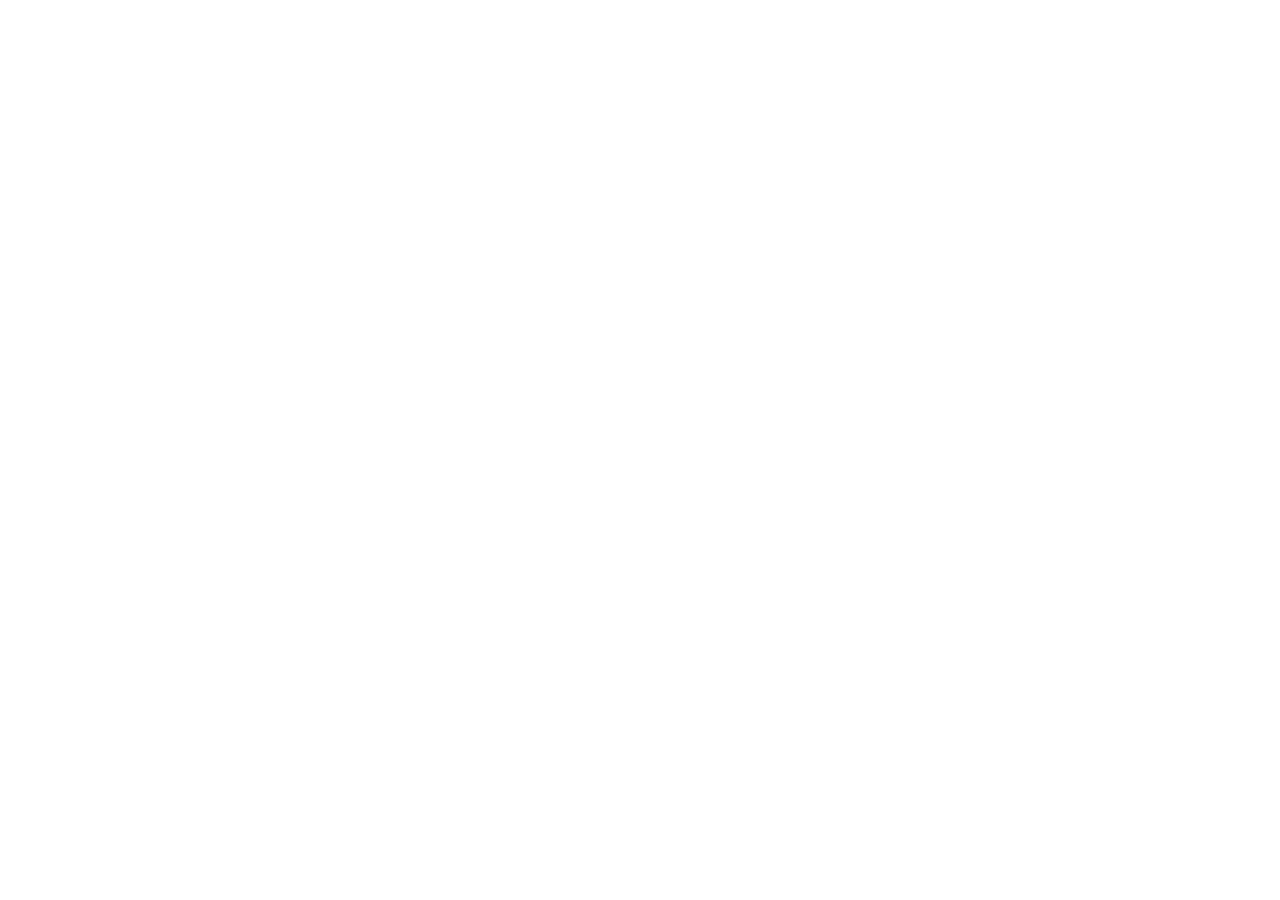
==== commit 712ac16a: "Preview moved to proposals.acreationc.com/clinotrend/site-preview/: redirect every path" ====
--- a/index.html
+++ b/index.html
@@ -1,48 +1,21 @@
 <!doctype html>
-<html lang="en-ZA" data-beasties-container>
-  <head>
-    <meta charset="UTF-8">
-    <meta name="viewport" content="width=device-width, initial-scale=1.0, viewport-fit=cover">
-    <title>Aviation Medicals Midrand, Class II and IV | Dr A.O. Ndhlovu | Clinotrend</title>
-    <meta name="description" content="Class II and Class IV aviation medicals with a SACAA Designated Aviation Medical Examiner at Grand Central Airport, Midrand, Gauteng. Occupational health and GP care. Book online or call 011 568 7979.">
-    <meta name="robots" content="noindex, nofollow">
-    <meta property="og:type" content="website">
-    <meta property="og:site_name" content="Clinotrend Health &amp; Aviation">
-    <meta property="og:locale" content="en_ZA">
-    <meta property="og:url" content="https://clinotrend-health.co.za/">
-    <meta property="og:title" content="Aviation Medicals Midrand, Class II and IV | Dr A.O. Ndhlovu | Clinotrend">
-    <meta property="og:description" content="Class II and Class IV aviation medicals with a SACAA Designated Aviation Medical Examiner at Grand Central Airport, Midrand, Gauteng. Occupational health and GP care. Book online or call 011 568 7979.">
-    <meta property="og:image" content="https://clinotrend-health.co.za/images/og-image.png">
-    <meta property="og:image:type" content="image/png">
-    <meta property="og:image:width" content="1200">
-    <meta property="og:image:height" content="630">
-    <meta property="og:image:alt" content="Clinotrend Health &amp; Aviation, Dr A.O. Ndhlovu, Grand Central Airport, Midrand">
-    <meta name="twitter:card" content="summary_large_image">
-    <meta name="twitter:title" content="Aviation Medicals Midrand, Class II and IV | Dr A.O. Ndhlovu | Clinotrend">
-    <meta name="twitter:description" content="Class II and Class IV aviation medicals with a SACAA Designated Aviation Medical Examiner at Grand Central Airport, Midrand, Gauteng. Occupational health and GP care. Book online or call 011 568 7979.">
-    <meta name="twitter:image" content="https://clinotrend-health.co.za/images/og-image.png">
-    <link rel="preload" href="/clinotrend-preview/assets/inter-latin-400-normal-C38fXH4l.woff2" as="font" type="font/woff2" crossorigin>
-    <link rel="preload" href="/clinotrend-preview/assets/montserrat-latin-700-normal-BdjcYUrC.woff2" as="font" type="font/woff2" crossorigin>
-    <link rel="preload" as="image" type="image/webp" imagesrcset="/clinotrend-preview/images/dr-ndhlovu-cutout-360.webp 360w, /clinotrend-preview/images/dr-ndhlovu-cutout-520.webp 520w, /clinotrend-preview/images/dr-ndhlovu-cutout-720.webp 720w" imagesizes="(min-width: 1024px) 420px, (min-width: 640px) 380px, 300px" fetchpriority="high">
-    <script type="application/ld+json">{"@context":"https://schema.org","@graph":[{"@type":"MedicalClinic","@id":"https://clinotrend-health.co.za/#clinic","name":"Clinotrend Health & Aviation","alternateName":["ClinoTrend Health & Aviation","Dr A.O. Ndhlovu, Clinotrend Health & Aviation"],"url":"https://clinotrend-health.co.za/","logo":"https://clinotrend-health.co.za/logo-square-512.png","image":["https://clinotrend-health.co.za/images/og-image.png","https://clinotrend-health.co.za/images/team_portrait.jpg"],"description":"Aviation medicals (SACAA Class II and Class IV), occupational health and GP care with Dr A.O. Ndhlovu at Grand Central Airport, Midrand.","telephone":"+27 11 568 7979","email":"info@clinotrend-health.co.za","address":{"@type":"PostalAddress","streetAddress":"Grand Central Airport, 3 New Road, Main Terminal Building, Gate 2, Office TG6B","addressLocality":"Midrand","addressRegion":"Gauteng","postalCode":"1685","addressCountry":"ZA"},"geo":{"@type":"GeoCoordinates","latitude":-25.98926,"longitude":28.140795},"hasMap":"https://www.google.com/maps/search/?api=1&query=-25.98926%2C28.140795","openingHoursSpecification":[{"@type":"OpeningHoursSpecification","dayOfWeek":["Monday","Tuesday","Wednesday","Thursday"],"opens":"08:00","closes":"16:30"},{"@type":"OpeningHoursSpecification","dayOfWeek":["Friday"],"opens":"08:00","closes":"14:30"}],"areaServed":[{"@type":"AdministrativeArea","name":"Gauteng"},{"@type":"City","name":"Midrand"},{"@type":"City","name":"Johannesburg"},{"@type":"City","name":"Pretoria"},{"@type":"City","name":"Centurion"},{"@type":"City","name":"Randburg"},{"@type":"City","name":"Kempton Park"},{"@type":"City","name":"Germiston"}],"medicalSpecialty":["Occupational","PrimaryCare"],"currenciesAccepted":"ZAR","contactPoint":[{"@type":"ContactPoint","contactType":"reception","telephone":"+27 11 568 7979","email":"info@clinotrend-health.co.za","areaServed":"ZA","availableLanguage":"en"},{"@type":"ContactPoint","contactType":"WhatsApp","telephone":"+27 78 255 1405","areaServed":"ZA","availableLanguage":"en"}],"availableService":[{"@type":"MedicalTest","name":"SACAA Class II aviation medical examination","url":"https://clinotrend-health.co.za/aviation-medicals/"},{"@type":"MedicalTest","name":"SACAA Class IV aviation medical examination","url":"https://clinotrend-health.co.za/aviation-medicals/"},{"@type":"MedicalProcedure","name":"Occupational health medicals (pre-employment, periodic, exit and PrDP)","url":"https://clinotrend-health.co.za/occupational-health/"},{"@type":"MedicalProcedure","name":"General practice (GP) consultation","url":"https://clinotrend-health.co.za/gp-services/"}],"employee":{"@id":"https://clinotrend-health.co.za/#physician"},"potentialAction":{"@type":"ReserveAction","target":{"@type":"EntryPoint","urlTemplate":"https://clinotrend-health.co.za/contact/","actionPlatform":["https://schema.org/DesktopWebPlatform","https://schema.org/MobileWebPlatform"]},"result":{"@type":"Reservation","name":"Appointment request"}}},{"@type":"Physician","@id":"https://clinotrend-health.co.za/#physician","name":"Dr A.O. Ndhlovu","url":"https://clinotrend-health.co.za/aviation-medicals/","image":"https://clinotrend-health.co.za/images/team_portrait.jpg","jobTitle":"SACAA Regular Designated Aviation Medical Examiner and occupational medicine practitioner","telephone":"+27 11 568 7979","address":{"@type":"PostalAddress","streetAddress":"Grand Central Airport, 3 New Road, Main Terminal Building, Gate 2, Office TG6B","addressLocality":"Midrand","addressRegion":"Gauteng","postalCode":"1685","addressCountry":"ZA"},"medicalSpecialty":["Occupational","PrimaryCare"],"hasCredential":[{"@type":"EducationalOccupationalCredential","name":"MBChB (UCT)"},{"@type":"EducationalOccupationalCredential","name":"DOHM (UP)"},{"@type":"EducationalOccupationalCredential","name":"Cert. Avmed (SMU)"},{"@type":"EducationalOccupationalCredential","name":"SACAA Regular Designated Aviation Medical Examiner, MR 336","recognizedBy":{"@type":"GovernmentOrganization","name":"South African Civil Aviation Authority","url":"https://www.caa.co.za/"}}],"worksFor":{"@id":"https://clinotrend-health.co.za/#clinic"}},{"@type":"WebSite","@id":"https://clinotrend-health.co.za/#website","url":"https://clinotrend-health.co.za/","name":"Clinotrend Health & Aviation","publisher":{"@id":"https://clinotrend-health.co.za/#clinic"},"inLanguage":"en-ZA"},{"@type":"WebPage","@id":"https://clinotrend-health.co.za/#webpage","url":"https://clinotrend-health.co.za/","name":"Clinotrend Health & Aviation, Grand Central Airport, Midrand","description":"Aviation medicals, occupational health and GP care in Midrand.","isPartOf":{"@id":"https://clinotrend-health.co.za/#website"},"about":{"@id":"https://clinotrend-health.co.za/#clinic"},"inLanguage":"en-ZA","breadcrumb":{"@id":"https://clinotrend-health.co.za/#breadcrumb"},"mainEntity":{"@id":"https://clinotrend-health.co.za/#clinic"}},{"@type":"BreadcrumbList","@id":"https://clinotrend-health.co.za/#breadcrumb","itemListElement":[{"@type":"ListItem","position":1,"name":"Home","item":"https://clinotrend-health.co.za/"}]}]}</script>
-    <meta name="google-site-verification" content="c-Cod2nh8BzhtL2Z1EwPkJ7djA6cgbb-r3TllKKEWe8">
-    <meta name="theme-color" content="#0B1E1C">
-    <meta name="geo.region" content="ZA-GP">
-    <meta name="geo.placename" content="Midrand">
-    <meta name="geo.position" content="-25.98926;28.140795">
-    <meta name="ICBM" content="-25.98926, 28.140795">
-    <link rel="icon" type="image/svg+xml" href="/clinotrend-preview/logo-icon.svg">
-    <link rel="icon" type="image/png" sizes="48x48" href="/clinotrend-preview/favicon-48x48.png">
-    <link rel="apple-touch-icon" sizes="180x180" href="/clinotrend-preview/apple-touch-icon.png">
-    <link rel="manifest" href="/clinotrend-preview/manifest.json">
-    <!-- Preview build: Google Analytics removed -->
-    <script type="module" crossorigin src="/clinotrend-preview/assets/index-vjZF8KUx.js"></script>
-    <style>@font-face{font-family:Inter;font-style:normal;font-display:swap;font-weight:300;src:url(/clinotrend-preview/assets/inter-latin-300-normal-BVlfKGgI.woff2) format("woff2"),url(/clinotrend-preview/assets/inter-latin-300-normal-i8F0SvXL.woff) format("woff")}@font-face{font-family:Inter;font-style:normal;font-display:swap;font-weight:400;src:url(/clinotrend-preview/assets/inter-latin-400-normal-C38fXH4l.woff2) format("woff2"),url(/clinotrend-preview/assets/inter-latin-400-normal-CyCys3Eg.woff) format("woff")}@font-face{font-family:Inter;font-style:normal;font-display:swap;font-weight:500;src:url(/clinotrend-preview/assets/inter-latin-500-normal-Cerq10X2.woff2) format("woff2"),url(/clinotrend-preview/assets/inter-latin-500-normal-BL9OpVg8.woff) format("woff")}@font-face{font-family:Inter;font-style:normal;font-display:swap;font-weight:600;src:url(/clinotrend-preview/assets/inter-latin-600-normal-LgqL8muc.woff2) format("woff2"),url(/clinotrend-preview/assets/inter-latin-600-normal-CiBQ2DWP.woff) format("woff")}@font-face{font-family:Inter;font-style:normal;font-display:swap;font-weight:700;src:url(/clinotrend-preview/assets/inter-latin-700-normal-Yt3aPRUw.woff2) format("woff2"),url(/clinotrend-preview/assets/inter-latin-700-normal-BLAVimhd.woff) format("woff")}@font-face{font-family:Montserrat;font-style:normal;font-display:swap;font-weight:600;src:url(/clinotrend-preview/assets/montserrat-latin-600-normal-UVxSCcoG.woff2) format("woff2"),url(/clinotrend-preview/assets/montserrat-latin-600-normal-CdhFl4lI.woff) format("woff")}@font-face{font-family:Montserrat;font-style:normal;font-display:swap;font-weight:700;src:url(/clinotrend-preview/assets/montserrat-latin-700-normal-BdjcYUrC.woff2) format("woff2"),url(/clinotrend-preview/assets/montserrat-latin-700-normal-BWkrl476.woff) format("woff")}@font-face{font-family:Montserrat;font-style:normal;font-display:swap;font-weight:800;src:url(/clinotrend-preview/assets/montserrat-latin-800-normal-axpkC1rd.woff2) format("woff2"),url(/clinotrend-preview/assets/montserrat-latin-800-normal-C3dfDxXV.woff) format("woff")}*,:before,:after{--tw-border-spacing-x:0;--tw-border-spacing-y:0;--tw-translate-x:0;--tw-translate-y:0;--tw-rotate:0;--tw-skew-x:0;--tw-skew-y:0;--tw-scale-x:1;--tw-scale-y:1;--tw-pan-x: ;--tw-pan-y: ;--tw-pinch-zoom: ;--tw-scroll-snap-strictness:proximity;--tw-gradient-from-position: ;--tw-gradient-via-position: ;--tw-gradient-to-position: ;--tw-ordinal: ;--tw-slashed-zero: ;--tw-numeric-figure: ;--tw-numeric-spacing: ;--tw-numeric-fraction: ;--tw-ring-inset: ;--tw-ring-offset-width:0px;--tw-ring-offset-color:#fff;--tw-ring-color:rgb(59 130 246 / .5);--tw-ring-offset-shadow:0 0 #0000;--tw-ring-shadow:0 0 #0000;--tw-shadow:0 0 #0000;--tw-shadow-colored:0 0 #0000;--tw-blur: ;--tw-brightness: ;--tw-contrast: ;--tw-grayscale: ;--tw-hue-rotate: ;--tw-invert: ;--tw-saturate: ;--tw-sepia: ;--tw-drop-shadow: ;--tw-backdrop-blur: ;--tw-backdrop-brightness: ;--tw-backdrop-contrast: ;--tw-backdrop-grayscale: ;--tw-backdrop-hue-rotate: ;--tw-backdrop-invert: ;--tw-backdrop-opacity: ;--tw-backdrop-saturate: ;--tw-backdrop-sepia: ;--tw-contain-size: ;--tw-contain-layout: ;--tw-contain-paint: ;--tw-contain-style: }*,:before,:after{box-sizing:border-box;border-width:0;border-style:solid;border-color:#e5e7eb}:before,:after{--tw-content:""}html{line-height:1.5;-webkit-text-size-adjust:100%;-moz-tab-size:4;-o-tab-size:4;tab-size:4;font-family:Inter,system-ui,sans-serif;font-feature-settings:normal;font-variation-settings:normal;-webkit-tap-highlight-color:transparent}body{margin:0;line-height:inherit}h1,h2,h3{font-size:inherit;font-weight:inherit}a{color:inherit;text-decoration:inherit}table{text-indent:0;border-color:inherit;border-collapse:collapse}button{font-family:inherit;font-feature-settings:inherit;font-variation-settings:inherit;font-size:100%;font-weight:inherit;line-height:inherit;letter-spacing:inherit;color:inherit;margin:0;padding:0}button{text-transform:none}button{-webkit-appearance:button;background-color:transparent;background-image:none}dl,dd,h1,h2,h3,figure,p{margin:0}ol,ul{list-style:none;margin:0;padding:0}button{cursor:pointer}img,svg{display:block;vertical-align:middle}img{max-width:100%;height:auto}[hidden]:where(:not([hidden=until-found])){display:none}:root{--background:165 33% 97%;--foreground:168 47% 8%;--card:0 0% 100%;--card-foreground:168 47% 8%;--popover:0 0% 100%;--popover-foreground:168 47% 8%;--primary:161 65% 50%;--primary-foreground:168 47% 8%;--secondary:168 20% 30%;--secondary-foreground:0 0% 100%;--muted:165 20% 94%;--muted-foreground:168 20% 35%;--accent:161 65% 50%;--accent-foreground:168 47% 8%;--destructive:0 84.2% 60.2%;--destructive-foreground:0 0% 98%;--border:168 20% 85%;--input:168 20% 90%;--ring:161 65% 50%;--radius:.875rem}*{border-color:hsl(var(--border))}html{scroll-behavior:smooth}body{background-color:hsl(var(--background));color:hsl(var(--foreground));-webkit-font-smoothing:antialiased;-moz-osx-font-smoothing:grayscale;font-family:Inter,system-ui,-apple-system,Segoe UI,Roboto,sans-serif}h1,h2,h3{font-family:Montserrat,sans-serif;letter-spacing:-.02em;line-height:1.05}.hdr-icon{position:relative;display:inline-flex;align-items:center;justify-content:center;width:2.4rem;height:2.4rem;border-radius:.65rem;color:#0b1e1c;border:1px solid rgba(11,30,28,.12);background:#fff;transition:background-color .15s,border-color .15s,color .15s;flex-shrink:0}.hdr-icon:hover{background:#e6fbf5;border-color:#1fa885;color:#0b5b49}.hdr-icon:focus-visible{outline:3px solid #1FA885;outline-offset:2px}.hdr-icon[data-tip]:after{content:attr(data-tip);display:none;position:absolute;top:calc(100% + 8px);right:0;z-index:70;white-space:nowrap;background:#0b1e1c;color:#fff;font:600 .75rem/1.2 Inter,system-ui,sans-serif;padding:.45rem .6rem;border-radius:.45rem;box-shadow:0 8px 20px #0b1e1c33;pointer-events:none}.hdr-icon[data-tip]:hover:after,.hdr-icon[data-tip]:focus-visible:after{display:block}@media(max-width:359px){.hdr-icon{width:2.15rem;height:2.15rem}}.sr-only{position:absolute;width:1px;height:1px;padding:0;margin:-1px;overflow:hidden;clip:rect(0,0,0,0);white-space:nowrap;border-width:0}.absolute{position:absolute}.relative{position:relative}.sticky{position:sticky}.inset-x-4{left:1rem;right:1rem}.bottom-10{bottom:2.5rem}.bottom-2{bottom:.5rem}.left-1\/2{left:50%}.top-0{top:0}.top-16{top:4rem}.z-50{z-index:50}.z-\[1\]{z-index:1}.mx-auto{margin-left:auto;margin-right:auto}.-mr-2{margin-right:-.5rem}.mb-1{margin-bottom:.25rem}.mb-2{margin-bottom:.5rem}.mb-3{margin-bottom:.75rem}.mb-4{margin-bottom:1rem}.mb-5{margin-bottom:1.25rem}.mb-6{margin-bottom:1.5rem}.mb-7{margin-bottom:1.75rem}.mb-8{margin-bottom:2rem}.ml-1{margin-left:.25rem}.mt-0\.5{margin-top:.125rem}.mt-10{margin-top:2.5rem}.mt-3{margin-top:.75rem}.mt-5{margin-top:1.25rem}.block{display:block}.inline-block{display:inline-block}.flex{display:flex}.inline-flex{display:inline-flex}.grid{display:grid}.hidden{display:none}.h-12{height:3rem}.h-16{height:4rem}.h-4{height:1rem}.h-5{height:1.25rem}.h-6{height:1.5rem}.h-8{height:2rem}.h-\[18px\]{height:18px}.h-auto{height:auto}.min-h-screen{min-height:100vh}.w-12{width:3rem}.w-4{width:1rem}.w-5{width:1.25rem}.w-6{width:1.5rem}.w-\[18px\]{width:18px}.w-\[300px\]{width:300px}.w-\[92\%\]{width:92%}.w-auto{width:auto}.w-full{width:100%}.min-w-0{min-width:0px}.max-w-7xl{max-width:80rem}.max-w-md{max-width:28rem}.flex-1{flex:1 1 0%}.shrink-0{flex-shrink:0}.-translate-x-1\/2{--tw-translate-x:-50%;transform:translate(var(--tw-translate-x),var(--tw-translate-y)) rotate(var(--tw-rotate)) skew(var(--tw-skew-x)) skewY(var(--tw-skew-y)) scaleX(var(--tw-scale-x)) scaleY(var(--tw-scale-y))}.-rotate-45{--tw-rotate:-45deg;transform:translate(var(--tw-translate-x),var(--tw-translate-y)) rotate(var(--tw-rotate)) skew(var(--tw-skew-x)) skewY(var(--tw-skew-y)) scaleX(var(--tw-scale-x)) scaleY(var(--tw-scale-y))}.grid-cols-2{grid-template-columns:repeat(2,minmax(0,1fr))}.flex-col{flex-direction:column}.flex-wrap{flex-wrap:wrap}.items-center{align-items:center}.justify-center{justify-content:center}.justify-between{justify-content:space-between}.gap-1{gap:.25rem}.gap-10{gap:2.5rem}.gap-2{gap:.5rem}.gap-3{gap:.75rem}.gap-5{gap:1.25rem}.gap-8{gap:2rem}.gap-x-4{-moz-column-gap:1rem;column-gap:1rem}.gap-x-6{-moz-column-gap:1.5rem;column-gap:1.5rem}.gap-y-3{row-gap:.75rem}.space-y-1>:not([hidden])~:not([hidden]){--tw-space-y-reverse:0;margin-top:calc(.25rem * calc(1 - var(--tw-space-y-reverse)));margin-bottom:calc(.25rem * var(--tw-space-y-reverse))}.space-y-2>:not([hidden])~:not([hidden]){--tw-space-y-reverse:0;margin-top:calc(.5rem * calc(1 - var(--tw-space-y-reverse)));margin-bottom:calc(.5rem * var(--tw-space-y-reverse))}.overflow-hidden{overflow:hidden}.whitespace-nowrap{white-space:nowrap}.break-all{word-break:break-all}.rounded-2xl{border-radius:1.75rem}.rounded-3xl{border-radius:2rem}.rounded-\[2\.5rem\]{border-radius:2.5rem}.rounded-full{border-radius:9999px}.rounded-lg{border-radius:var(--radius)}.rounded-xl{border-radius:calc(var(--radius) + 4px)}.border{border-width:1px}.border-2{border-width:2px}.border-b{border-bottom-width:1px}.border-t{border-top-width:1px}.border-forest\/10{border-color:#0b1e1c1a}.border-forest\/20{border-color:#0b1e1c33}.border-mint-300\/30{border-color:#5ee4c44d}.border-white\/10{border-color:#ffffff1a}.bg-clinic-white{--tw-bg-opacity:1;background-color:rgb(246 251 250 / var(--tw-bg-opacity, 1))}.bg-clinic-white\/95{background-color:#f6fbfaf2}.bg-forest{--tw-bg-opacity:1;background-color:rgb(11 30 28 / var(--tw-bg-opacity, 1))}.bg-mint-100{--tw-bg-opacity:1;background-color:rgb(204 251 239 / var(--tw-bg-opacity, 1))}.bg-mint-500{--tw-bg-opacity:1;background-color:rgb(31 168 133 / var(--tw-bg-opacity, 1))}.bg-white{--tw-bg-opacity:1;background-color:rgb(255 255 255 / var(--tw-bg-opacity, 1))}.bg-white\/5{background-color:#ffffff0d}.bg-white\/95{background-color:#fffffff2}.bg-gradient-to-b{background-image:linear-gradient(to bottom,var(--tw-gradient-stops))}.from-mint-400\/40{--tw-gradient-from:rgb(45 212 166 / .4) var(--tw-gradient-from-position);--tw-gradient-to:rgb(45 212 166 / 0) var(--tw-gradient-to-position);--tw-gradient-stops:var(--tw-gradient-from), var(--tw-gradient-to)}.to-mint-600\/10{--tw-gradient-to:rgb(21 135 102 / .1) var(--tw-gradient-to-position)}.p-2{padding:.5rem}.p-6{padding:1.5rem}.px-3{padding-left:.75rem;padding-right:.75rem}.px-4{padding-left:1rem;padding-right:1rem}.px-5{padding-left:1.25rem;padding-right:1.25rem}.px-6{padding-left:1.5rem;padding-right:1.5rem}.py-1\.5{padding-top:.375rem;padding-bottom:.375rem}.py-14{padding-top:3.5rem;padding-bottom:3.5rem}.py-2{padding-top:.5rem;padding-bottom:.5rem}.py-2\.5{padding-top:.625rem;padding-bottom:.625rem}.py-3{padding-top:.75rem;padding-bottom:.75rem}.py-3\.5{padding-top:.875rem;padding-bottom:.875rem}.py-4{padding-top:1rem;padding-bottom:1rem}.pb-16{padding-bottom:4rem}.pb-24{padding-bottom:6rem}.pb-8{padding-bottom:2rem}.pt-10{padding-top:2.5rem}.pt-14{padding-top:3.5rem}.pt-3{padding-top:.75rem}.pt-6{padding-top:1.5rem}.text-center{text-align:center}.font-display{font-family:Montserrat,system-ui,sans-serif}.text-2xl{font-size:1.5rem;line-height:2rem}.text-3xl{font-size:1.875rem;line-height:2.25rem}.text-\[0\.7rem\]{font-size:.7rem}.text-\[2\.15rem\]{font-size:2.15rem}.text-base{font-size:1rem;line-height:1.5rem}.text-lg{font-size:1.125rem;line-height:1.75rem}.text-sm{font-size:.875rem;line-height:1.25rem}.text-xs{font-size:.75rem;line-height:1rem}.font-bold{font-weight:700}.font-medium{font-weight:500}.font-semibold{font-weight:600}.uppercase{text-transform:uppercase}.not-italic{font-style:normal}.leading-\[1\.05\]{line-height:1.05}.leading-relaxed{line-height:1.625}.leading-tight{line-height:1.25}.tracking-\[0\.16em\]{letter-spacing:.16em}.text-amber-800{--tw-text-opacity:1;color:rgb(146 64 14 / var(--tw-text-opacity, 1))}.text-forest{--tw-text-opacity:1;color:rgb(11 30 28 / var(--tw-text-opacity, 1))}.text-forest-light{--tw-text-opacity:1;color:rgb(63 92 87 / var(--tw-text-opacity, 1))}.text-mint-300{--tw-text-opacity:1;color:rgb(94 228 196 / var(--tw-text-opacity, 1))}.text-mint-700{--tw-text-opacity:1;color:rgb(14 107 82 / var(--tw-text-opacity, 1))}.text-white{--tw-text-opacity:1;color:rgb(255 255 255 / var(--tw-text-opacity, 1))}.text-white\/60{color:#fff9}.text-white\/70{color:#ffffffb3}.text-white\/75{color:#ffffffbf}.text-white\/85{color:#ffffffd9}.text-white\/90{color:#ffffffe6}.underline{text-decoration-line:underline}.underline-offset-2{text-underline-offset:2px}.underline-offset-4{text-underline-offset:4px}.shadow-card{--tw-shadow:0 18px 50px rgba(11, 30, 28, .1);--tw-shadow-colored:0 18px 50px var(--tw-shadow-color);box-shadow:var(--tw-ring-offset-shadow, 0 0 #0000),var(--tw-ring-shadow, 0 0 #0000),var(--tw-shadow)}.shadow-card{--tw-shadow-color:hsl(var(--card));--tw-shadow:var(--tw-shadow-colored)}.ring-1{--tw-ring-offset-shadow:var(--tw-ring-inset) 0 0 0 var(--tw-ring-offset-width) var(--tw-ring-offset-color);--tw-ring-shadow:var(--tw-ring-inset) 0 0 0 calc(1px + var(--tw-ring-offset-width)) var(--tw-ring-color);box-shadow:var(--tw-ring-offset-shadow),var(--tw-ring-shadow),var(--tw-shadow, 0 0 #0000)}.ring-mint-300\/30{--tw-ring-color:rgb(94 228 196 / .3)}.backdrop-blur{--tw-backdrop-blur:blur(8px);-webkit-backdrop-filter:var(--tw-backdrop-blur) var(--tw-backdrop-brightness) var(--tw-backdrop-contrast) var(--tw-backdrop-grayscale) var(--tw-backdrop-hue-rotate) var(--tw-backdrop-invert) var(--tw-backdrop-opacity) var(--tw-backdrop-saturate) var(--tw-backdrop-sepia);backdrop-filter:var(--tw-backdrop-blur) var(--tw-backdrop-brightness) var(--tw-backdrop-contrast) var(--tw-backdrop-grayscale) var(--tw-backdrop-hue-rotate) var(--tw-backdrop-invert) var(--tw-backdrop-opacity) var(--tw-backdrop-saturate) var(--tw-backdrop-sepia)}.transition{transition-property:color,background-color,border-color,text-decoration-color,fill,stroke,opacity,box-shadow,transform,filter,backdrop-filter;transition-timing-function:cubic-bezier(.4,0,.2,1);transition-duration:.15s}.bg-forest{background-color:#0b1e1c}.sky{isolation:isolate}.sky-grid{position:absolute;inset:0;z-index:0;pointer-events:none;background-image:linear-gradient(rgba(94,228,196,.07) 1px,transparent 1px),linear-gradient(90deg,rgba(94,228,196,.07) 1px,transparent 1px);background-size:48px 48px;-webkit-mask-image:radial-gradient(ellipse at 70% 40%,#000 30%,transparent 80%);mask-image:radial-gradient(ellipse at 70% 40%,#000 30%,transparent 80%)}.sky-glow{position:absolute;inset:-20% -10% auto auto;width:70%;height:120%;z-index:0;pointer-events:none;background:radial-gradient(closest-side,rgba(31,168,133,.35),transparent)}.cloud{position:absolute;z-index:0;pointer-events:none;border-radius:999px;background:radial-gradient(closest-side,rgba(255,255,255,.1),transparent);will-change:transform;animation:cloud-drift 60s linear infinite}.cloud-a{width:420px;height:120px;top:12%;left:-10%}.cloud-b{width:300px;height:90px;top:58%;left:30%;animation-duration:85s;animation-delay:-30s}.cloud-c{width:520px;height:140px;top:30%;left:60%;animation-duration:110s;animation-delay:-60s}@keyframes cloud-drift{0%{transform:translate(-20vw)}to{transform:translate(60vw)}}.flight-path{position:absolute;inset:0;z-index:0;color:#5ee4c499;pointer-events:none;-webkit-mask-image:linear-gradient(90deg,rgba(0,0,0,.18),rgba(0,0,0,.3) 40%,#000 62%);mask-image:linear-gradient(90deg,#0000002e,#0000004d 40%,#000 62%)}.flight-path svg{position:absolute;inset:0;width:100%;height:100%}.runway{position:absolute;left:0;right:0;bottom:14px;z-index:1;display:flex;justify-content:center;gap:clamp(10px,3vw,34px);pointer-events:none}.runway span{width:6px;height:6px;border-radius:50%;background:#fde68a;opacity:.25;box-shadow:0 0 8px #fde68ae6;animation:rabbit 1.6s linear infinite}@keyframes rabbit{0%,12%{opacity:1}30%,to{opacity:.2}}.instruments .instrument{display:flex;align-items:center;gap:.75rem;padding:.85rem 1rem;background:#ffffff0d;border:1px solid rgba(94,228,196,.22);border-radius:1.25rem}.dial{position:relative;flex:0 0 auto;width:52px;height:52px;color:#5ee4c4;border-radius:50%;background:radial-gradient(circle,#0f2b27 55%,#0b1e1c);box-shadow:inset 0 0 0 2px #ffffff0f}.dial svg{position:absolute;inset:0;width:100%;height:100%}.needle{position:absolute;left:50%;top:50%;width:2px;height:20px;margin-left:-1px;background:#fff;border-radius:2px;transform-origin:50% 100%;transform:translateY(-100%) rotate(var(--needle, 45deg));transition:transform 1.4s cubic-bezier(.2,1.6,.4,1)}.needle:after{content:"";position:absolute;left:-3px;bottom:-4px;width:8px;height:8px;border-radius:50%;background:#5ee4c4}.boarding-pass{display:grid;grid-template-columns:1fr;background:#fff;border-radius:1.5rem;box-shadow:0 18px 50px #0b1e1c24;overflow:hidden;position:relative}@media(min-width:768px){.boarding-pass{grid-template-columns:1fr 260px}}.bp-main{padding:1.5rem 1.5rem 1.25rem}@media(min-width:768px){.bp-main{padding:2rem 2rem 1.75rem}}.bp-airline{display:flex;flex-wrap:wrap;align-items:center;gap:.5rem;font-size:.75rem;font-weight:700;letter-spacing:.14em;text-transform:uppercase;color:#0e6b52;margin-bottom:.75rem}.bp-tag{margin-left:auto;padding:.2rem .6rem;border-radius:999px;background:#0b1e1c;color:#fff;letter-spacing:.12em}.bp-k{font-size:.68rem;font-weight:700;letter-spacing:.14em;text-transform:uppercase;color:#3f5c57}.bp-v{font-family:Montserrat,system-ui,sans-serif;font-weight:700;color:#0b1e1c;font-size:.98rem;line-height:1.25}.bp-stub{position:relative;padding:1.5rem;background:#f0fdf9;border-top:2px dashed rgba(11,30,28,.2)}@media(min-width:768px){.bp-stub{border-top:0;border-left:2px dashed rgba(11,30,28,.2);display:flex;flex-direction:column;justify-content:center}}.bp-stub:before,.bp-stub:after{content:"";position:absolute;width:26px;height:26px;border-radius:50%;background:var(--bp-notch, #F6FBFA)}.bp-stub:before{left:-13px;top:-13px}.bp-stub:after{right:-13px;top:-13px}@media(min-width:768px){.bp-stub:before{left:-13px;top:-13px}.bp-stub:after{inset:auto auto -13px -13px}}.bp-barcode{display:block;height:34px;margin-top:1rem;opacity:.8;background:repeating-linear-gradient(90deg,#0B1E1C 0 2px,transparent 2px 4px,#0B1E1C 4px 5px,transparent 5px 8px,#0B1E1C 8px 11px,transparent 11px 13px)}.board{position:relative;background:#0a1513;color:#f8fafc;border-radius:1.25rem;padding:1rem;box-shadow:inset 0 0 0 1px #ffffff0f,0 18px 50px #0b1e1c2e;overflow-x:auto}.board-head{display:flex;justify-content:space-between;align-items:center;padding:.25rem .25rem .75rem;border-bottom:1px solid rgba(255,255,255,.08);margin-bottom:.5rem}.board-title{display:inline-flex;align-items:center;gap:.5rem;font-family:Montserrat,system-ui,sans-serif;font-weight:700;letter-spacing:.12em;text-transform:uppercase;color:#fde68a;font-size:.85rem}.board-clock{font-family:ui-monospace,SFMono-Regular,Menlo,monospace;color:#5ee4c4;font-size:.8rem;letter-spacing:.2em}.board-table{width:100%;border-collapse:separate;border-spacing:0 6px;min-width:520px;font-size:.9rem}.board-table th{text-align:left;font-size:.66rem;letter-spacing:.16em;text-transform:uppercase;color:#f8fafcb3;font-weight:600;padding:0 .5rem}.board-table td{padding:.35rem .5rem;vertical-align:middle;background:#ffffff08}.board-table td:first-child{border-radius:.5rem 0 0 .5rem}.board-table td:last-child{border-radius:0 .5rem .5rem 0}.board-what{font-weight:600;color:#fff}.board-who{color:#f8fafcd1}.flaps{position:relative;display:inline-flex;gap:2px;white-space:nowrap}.flap{display:inline-block;min-width:.95em;text-align:center;padding:.15em .12em;border-radius:3px;background:linear-gradient(#1c2a28 50%,#142220 50%);color:#fde68a;font-family:ui-monospace,SFMono-Regular,Menlo,monospace;font-weight:700;font-size:.85rem;line-height:1.2;box-shadow:inset 0 -1px #0009;transform-origin:50% 50%}.board-status{display:inline-block;font-size:.72rem;font-weight:800;letter-spacing:.12em;text-transform:uppercase;color:#0b1e1c;background:#5ee4c4;padding:.25em .6em;border-radius:.35rem;white-space:nowrap}.board-status.is-closed{background:#fca5a5}.reveal{transition:opacity .7s ease,transform .7s cubic-bezier(.2,.8,.2,1)}.plane-toggle-btn{display:none!important}@media(prefers-reduced-motion:reduce){.cloud,.flight-plane,.runway span{animation:none!important}.flight-plane{display:none!important}.runway span{opacity:.6}.reveal,.needle{transition:none!important}}.review-pill{align-items:center;margin-right:.35rem;background:#fde68a;color:#422006;font:700 .72rem/1 Inter,system-ui,sans-serif;letter-spacing:.04em;padding:.5rem .75rem;border-radius:999px;border:1px solid #f59e0b;white-space:nowrap}.review-pill:hover{background:#fcd34d}main .grid>*{min-width:0}.step-no{display:inline-flex;align-items:center;justify-content:center;min-width:2.4rem;height:1.7rem;padding:0 .5rem;border-radius:.4rem;background:#0b1e1c;color:#5ee4c4;font:800 .8rem/1 ui-monospace,SFMono-Regular,Menlo,monospace;letter-spacing:.12em}.hover\:border-mint-500:hover{--tw-border-opacity:1;border-color:rgb(31 168 133 / var(--tw-border-opacity, 1))}.hover\:bg-mint-600:hover{--tw-bg-opacity:1;background-color:rgb(21 135 102 / var(--tw-bg-opacity, 1))}.hover\:text-mint-300:hover{--tw-text-opacity:1;color:rgb(94 228 196 / var(--tw-text-opacity, 1))}.hover\:text-mint-700:hover{--tw-text-opacity:1;color:rgb(14 107 82 / var(--tw-text-opacity, 1))}.hover\:text-white:hover{--tw-text-opacity:1;color:rgb(255 255 255 / var(--tw-text-opacity, 1))}.hover\:shadow-card:hover{--tw-shadow:0 18px 50px rgba(11, 30, 28, .1);--tw-shadow-colored:0 18px 50px var(--tw-shadow-color);box-shadow:var(--tw-ring-offset-shadow, 0 0 #0000),var(--tw-ring-shadow, 0 0 #0000),var(--tw-shadow)}.hover\:shadow-card:hover{--tw-shadow-color:hsl(var(--card));--tw-shadow:var(--tw-shadow-colored)}.focus\:not-sr-only:focus{position:static;width:auto;height:auto;padding:0;margin:0;overflow:visible;clip:auto;white-space:normal}.focus\:absolute:focus{position:absolute}.focus\:z-\[60\]:focus{z-index:60}.focus\:bg-white:focus{--tw-bg-opacity:1;background-color:rgb(255 255 255 / var(--tw-bg-opacity, 1))}.focus\:p-3:focus{padding:.75rem}@media(min-width:640px){.sm\:inline{display:inline}.sm\:hidden{display:none}.sm\:h-10{height:2.5rem}.sm\:w-\[380px\]{width:380px}.sm\:grid-cols-2{grid-template-columns:repeat(2,minmax(0,1fr))}.sm\:grid-cols-3{grid-template-columns:repeat(3,minmax(0,1fr))}.sm\:gap-1\.5{gap:.375rem}.sm\:gap-4{gap:1rem}.sm\:px-4{padding-left:1rem;padding-right:1rem}.sm\:px-6{padding-left:1.5rem;padding-right:1.5rem}.sm\:text-3xl{font-size:1.875rem;line-height:2.25rem}.sm\:text-5xl{font-size:3rem;line-height:1}.sm\:text-lg{font-size:1.125rem;line-height:1.75rem}}@media(min-width:768px){.md\:grid-cols-2{grid-template-columns:repeat(2,minmax(0,1fr))}}@media(min-width:1024px){.lg\:h-12{height:3rem}.lg\:h-20{height:5rem}.lg\:w-\[420px\]{width:420px}.lg\:grid-cols-2{grid-template-columns:repeat(2,minmax(0,1fr))}.lg\:grid-cols-4{grid-template-columns:repeat(4,minmax(0,1fr))}.lg\:grid-cols-\[1\.15fr_0\.85fr\]{grid-template-columns:1.15fr .85fr}.lg\:gap-12{gap:3rem}.lg\:p-10{padding:2.5rem}.lg\:px-8{padding-left:2rem;padding-right:2rem}.lg\:py-20{padding-top:5rem;padding-bottom:5rem}.lg\:pb-12{padding-bottom:3rem}.lg\:pb-20{padding-bottom:5rem}.lg\:pt-16{padding-top:4rem}.lg\:text-4xl{font-size:2.25rem;line-height:2.5rem}.lg\:text-\[3\.5rem\]{font-size:3.5rem}}@media(min-width:1280px){.xl\:flex{display:flex}.xl\:inline-flex{display:inline-flex}.xl\:hidden{display:none}}</style><link rel="stylesheet" crossorigin href="/clinotrend-preview/assets/index-C0FJKHRH.css" media="print" onload="this.media='all'"><noscript><link rel="stylesheet" crossorigin href="/clinotrend-preview/assets/index-C0FJKHRH.css"></noscript>
-  </head>
-  <body>
-    <div id="root" data-route="/"><link rel="preload" as="image" imagesrcset="/clinotrend-preview/images/logo-300.png 300w, /clinotrend-preview/images/logo-480.png 480w" imagesizes="150px"><!--$--><!--/$--><div class="min-h-screen bg-clinic-white flex flex-col"><a href="#main" class="sr-only focus:not-sr-only focus:absolute focus:z-[60] focus:bg-white focus:p-3">Skip to content</a><header class="sticky top-0 z-50 bg-clinic-white/95 backdrop-blur border-b border-forest/10"><div class="mx-auto max-w-7xl px-3 sm:px-6 lg:px-8 h-16 lg:h-20 flex items-center justify-between gap-2 sm:gap-4"><a href="/clinotrend-preview/" class="flex items-center shrink-0" aria-label="Clinotrend Health &amp; Aviation home"><img src="/clinotrend-preview/images/logo-300.png" srcset="/clinotrend-preview/images/logo-300.png 300w, /clinotrend-preview/images/logo-480.png 480w" sizes="150px" alt="Clinotrend Health &amp; Aviation" width="300" height="97" class="h-8 sm:h-10 lg:h-12 w-auto"></a><nav aria-label="Main" class="hidden xl:flex items-center gap-5"><a href="/clinotrend-preview/aviation-medicals/" class="text-sm font-medium whitespace-nowrap hover:text-mint-700 text-forest">Aviation medicals</a><a href="/clinotrend-preview/occupational-health/" class="text-sm font-medium whitespace-nowrap hover:text-mint-700 text-forest">Occupational health</a><a href="/clinotrend-preview/gp-services/" class="text-sm font-medium whitespace-nowrap hover:text-mint-700 text-forest">GP services</a><a href="/clinotrend-preview/blog/" class="text-sm font-medium whitespace-nowrap hover:text-mint-700 text-forest">Blog</a><a href="/clinotrend-preview/faq/" class="text-sm font-medium whitespace-nowrap hover:text-mint-700 text-forest">FAQ</a><a href="/clinotrend-preview/contact/" class="text-sm font-medium whitespace-nowrap hover:text-mint-700 text-forest">Contact</a></nav><div class="flex items-center gap-1 sm:gap-1.5"><a href="/clinotrend-preview/plan/" class="review-pill hidden xl:inline-flex">For review</a><a href="tel:+27115687979" class="hdr-icon" aria-label="Call 011 568 7979" data-tip="Call 011 568 7979"><svg xmlns="http://www.w3.org/2000/svg" width="24" height="24" viewBox="0 0 24 24" fill="none" stroke="currentColor" stroke-width="2" stroke-linecap="round" stroke-linejoin="round" class="lucide lucide-phone w-[18px] h-[18px]" aria-hidden="true"><path d="M13.832 16.568a1 1 0 0 0 1.213-.303l.355-.465A2 2 0 0 1 17 15h3a2 2 0 0 1 2 2v3a2 2 0 0 1-2 2A18 18 0 0 1 2 4a2 2 0 0 1 2-2h3a2 2 0 0 1 2 2v3a2 2 0 0 1-.8 1.6l-.468.351a1 1 0 0 0-.292 1.233 14 14 0 0 0 6.392 6.384"/></svg></a><a href="mailto:info@clinotrend-health.co.za" class="hdr-icon" aria-label="Email info@clinotrend-health.co.za" data-tip="Email info@clinotrend-health.co.za"><svg xmlns="http://www.w3.org/2000/svg" width="24" height="24" viewBox="0 0 24 24" fill="none" stroke="currentColor" stroke-width="2" stroke-linecap="round" stroke-linejoin="round" class="lucide lucide-mail w-[18px] h-[18px]" aria-hidden="true"><path d="m22 7-8.991 5.727a2 2 0 0 1-2.009 0L2 7"/><rect x="2" y="4" width="20" height="16" rx="2"/></svg></a><a href="https://www.google.com/maps/dir/?api=1&amp;destination=-25.98926%2C28.140795" class="hdr-icon" aria-label="Directions on Google Maps" data-tip="Directions on Google Maps" target="_blank" rel="noopener noreferrer"><svg xmlns="http://www.w3.org/2000/svg" width="24" height="24" viewBox="0 0 24 24" fill="none" stroke="currentColor" stroke-width="2" stroke-linecap="round" stroke-linejoin="round" class="lucide lucide-map-pin w-[18px] h-[18px]" aria-hidden="true"><path d="M20 10c0 4.993-5.539 10.193-7.399 11.799a1 1 0 0 1-1.202 0C9.539 20.193 4 14.993 4 10a8 8 0 0 1 16 0"/><circle cx="12" cy="10" r="3"/></svg></a><button type="button" class="hdr-icon plane-toggle-btn" aria-label="Plane cursor: on" data-tip="Plane cursor: on" data-plane-toggle><svg xmlns="http://www.w3.org/2000/svg" width="24" height="24" viewBox="0 0 24 24" fill="none" stroke="currentColor" stroke-width="2" stroke-linecap="round" stroke-linejoin="round" class="lucide lucide-plane w-[18px] h-[18px] -rotate-45" aria-hidden="true"><path d="M17.8 19.2 16 11l3.5-3.5C21 6 21.5 4 21 3c-1-.5-3 0-4.5 1.5L13 8 4.8 6.2c-.5-.1-.9.1-1.1.5l-.3.5c-.2.5-.1 1 .3 1.3L9 12l-2 3H4l-1 1 3 2 2 3 1-1v-3l3-2 3.5 5.3c.3.4.8.5 1.3.3l.5-.2c.4-.3.6-.7.5-1.2z"/></svg></button><button type="button" class="ml-1 flex items-center gap-2 bg-mint-500 hover:bg-mint-600 text-forest font-semibold text-sm px-3 sm:px-4 py-2.5 rounded-lg whitespace-nowrap"><svg xmlns="http://www.w3.org/2000/svg" width="24" height="24" viewBox="0 0 24 24" fill="none" stroke="currentColor" stroke-width="2" stroke-linecap="round" stroke-linejoin="round" class="lucide lucide-calendar w-4 h-4" aria-hidden="true"><path d="M8 2v4"/><path d="M16 2v4"/><rect width="18" height="18" x="3" y="4" rx="2"/><path d="M3 10h18"/></svg><span class="sm:hidden">Book</span><span class="hidden sm:inline">Book aviation medical</span></button><button type="button" class="xl:hidden p-2 -mr-2" aria-label="Open menu" aria-expanded="false" aria-controls="mobile-menu"><svg xmlns="http://www.w3.org/2000/svg" width="24" height="24" viewBox="0 0 24 24" fill="none" stroke="currentColor" stroke-width="2" stroke-linecap="round" stroke-linejoin="round" class="lucide lucide-menu w-6 h-6 text-forest" aria-hidden="true"><path d="M4 5h16"/><path d="M4 12h16"/><path d="M4 19h16"/></svg></button></div></div><div id="mobile-menu" hidden class="xl:hidden border-t border-forest/10 bg-clinic-white"><nav aria-label="Mobile" class="px-4 py-4 flex flex-col gap-1"><a href="/clinotrend-preview/" class="py-3 text-lg font-display font-semibold text-forest">Home</a><a href="/clinotrend-preview/aviation-medicals/" class="py-3 text-lg font-display font-semibold text-forest">Aviation medicals</a><a href="/clinotrend-preview/occupational-health/" class="py-3 text-lg font-display font-semibold text-forest">Occupational health</a><a href="/clinotrend-preview/gp-services/" class="py-3 text-lg font-display font-semibold text-forest">GP services</a><a href="/clinotrend-preview/blog/" class="py-3 text-lg font-display font-semibold text-forest">Blog</a><a href="/clinotrend-preview/faq/" class="py-3 text-lg font-display font-semibold text-forest">FAQ</a><a href="/clinotrend-preview/contact/" class="py-3 text-lg font-display font-semibold text-forest">Contact</a><a href="/clinotrend-preview/plan/" class="py-3 text-lg font-display font-semibold text-amber-800 inline-flex items-center gap-2"><svg xmlns="http://www.w3.org/2000/svg" width="24" height="24" viewBox="0 0 24 24" fill="none" stroke="currentColor" stroke-width="2" stroke-linecap="round" stroke-linejoin="round" class="lucide lucide-clipboard-list w-5 h-5" aria-hidden="true"><rect width="8" height="4" x="8" y="2" rx="1" ry="1"/><path d="M16 4h2a2 2 0 0 1 2 2v14a2 2 0 0 1-2 2H6a2 2 0 0 1-2-2V6a2 2 0 0 1 2-2h2"/><path d="M12 11h4"/><path d="M12 16h4"/><path d="M8 11h.01"/><path d="M8 16h.01"/></svg>For review: growth plan</a><div class="flex flex-col gap-2 pt-3"><button type="button" class="border-2 border-forest/20 text-forest font-semibold py-3 rounded-lg">Book occupational or GP</button></div></nav></div></header><main id="main" class="flex-1"><section class="sky relative overflow-hidden bg-forest text-white pb-16 lg:pb-20"><div class="sky-grid" aria-hidden="true"></div><div class="sky-glow" aria-hidden="true"></div><div class="cloud cloud-a" aria-hidden="true"></div><div class="cloud cloud-b" aria-hidden="true"></div><div class="cloud cloud-c" aria-hidden="true"></div><div class="flight-path" aria-hidden="true"><svg viewBox="0 0 1240 400" preserveAspectRatio="xMidYMid slice" focusable="false"><path id="fpR1he" d="M -20 330 C 220 300, 360 120, 640 150 S 1080 40, 1260 70" fill="none" stroke="currentColor" stroke-width="2" stroke-dasharray="2 10" stroke-linecap="round"/><g class="flight-plane"><path fill="#5EE4C4" d="M11 0 L-5 -2 L-9 -9 L-12 -9 L-9 -1.5 L-14 -1 L-16 -4 L-18 -4 L-16.5 0 L-18 4 L-16 4 L-14 1 L-9 1.5 L-12 9 L-9 9 L-5 2 Z"/><animateMotion dur="16s" repeatCount="indefinite" rotate="auto" keyPoints="0;1" keyTimes="0;1" calcMode="linear"><mpath href="#fpR1he"/></animateMotion></g></svg></div><div class="relative z-[1]"><div class="mx-auto max-w-7xl px-4 sm:px-6 lg:px-8 grid lg:grid-cols-[1.15fr_0.85fr] gap-10 lg:gap-12 items-center pt-10 pb-8 lg:pt-16 lg:pb-12"><div><p class="inline-flex items-center gap-2 rounded-full border border-mint-300/30 bg-white/5 px-3 py-1.5 text-xs font-semibold tracking-[0.16em] uppercase text-mint-300 mb-5"><svg xmlns="http://www.w3.org/2000/svg" width="24" height="24" viewBox="0 0 24 24" fill="none" stroke="currentColor" stroke-width="2" stroke-linecap="round" stroke-linejoin="round" class="lucide lucide-map-pin w-4 h-4" aria-hidden="true"><path d="M20 10c0 4.993-5.539 10.193-7.399 11.799a1 1 0 0 1-1.202 0C9.539 20.193 4 14.993 4 10a8 8 0 0 1 16 0"/><circle cx="12" cy="10" r="3"/></svg>Grand Central Airport (FAGC), Gate 2, Midrand</p><h1 class="font-display font-bold text-white text-[2.15rem] sm:text-5xl lg:text-[3.5rem] leading-[1.05] mb-5">Aviation medicals for <span class="text-mint-300">pilots and cabin crew</span></h1><p class="text-white/90 text-lg leading-relaxed mb-7">Dr A.O. Ndhlovu<!-- --> is a SACAA Designated Aviation Medical Examiner (MR 336) in the Main Terminal Building at Grand Central Airport. The practice also offers occupational health and GP care.</p><div class="flex flex-wrap items-center gap-x-6 gap-y-3"><button type="button" class="inline-flex items-center justify-center gap-2 bg-mint-500 hover:bg-mint-600 text-forest font-semibold px-6 py-3.5 rounded-xl"><svg xmlns="http://www.w3.org/2000/svg" width="24" height="24" viewBox="0 0 24 24" fill="none" stroke="currentColor" stroke-width="2" stroke-linecap="round" stroke-linejoin="round" class="lucide lucide-calendar w-5 h-5" aria-hidden="true"><path d="M8 2v4"/><path d="M16 2v4"/><rect width="18" height="18" x="3" y="4" rx="2"/><path d="M3 10h18"/></svg>Book your aviation medical</button><a href="/clinotrend-preview/aviation-medicals/#classes" class="inline-flex items-center gap-1 font-semibold underline underline-offset-4 text-mint-300 hover:text-white">Which class do I need?<svg xmlns="http://www.w3.org/2000/svg" width="24" height="24" viewBox="0 0 24 24" fill="none" stroke="currentColor" stroke-width="2" stroke-linecap="round" stroke-linejoin="round" class="lucide lucide-arrow-right w-4 h-4" aria-hidden="true"><path d="M5 12h14"/><path d="m12 5 7 7-7 7"/></svg></a></div></div><figure class="relative mx-auto w-[300px] sm:w-[380px] lg:w-[420px]"><div class="absolute inset-x-4 bottom-10 top-16 rounded-[2.5rem] bg-gradient-to-b from-mint-400/40 to-mint-600/10 ring-1 ring-mint-300/30" aria-hidden="true"></div><picture><source type="image/webp" srcset="/clinotrend-preview/images/dr-ndhlovu-cutout-360.webp 360w, /clinotrend-preview/images/dr-ndhlovu-cutout-520.webp 520w, /clinotrend-preview/images/dr-ndhlovu-cutout-720.webp 720w" sizes="(min-width: 1024px) 420px, (min-width: 640px) 380px, 300px"><img src="/clinotrend-preview/images/dr-ndhlovu-cutout-720.png" alt="Dr A.O. Ndhlovu, Clinotrend Health &amp; Aviation" width="720" height="946" fetchpriority="high" decoding="sync" class="relative w-full h-auto"></picture><figcaption class="absolute left-1/2 -translate-x-1/2 bottom-2 w-[92%] rounded-2xl bg-white/95 backdrop-blur px-4 py-3 shadow-card text-center"><span class="block font-display font-bold text-forest">Dr A.O. Ndhlovu</span><span class="block text-xs text-forest-light">SACAA Designated Aviation Medical Examiner, MR 336</span></figcaption></figure></div><div class="mx-auto max-w-7xl px-4 sm:px-6 lg:px-8 "><ul class="instruments grid grid-cols-2 lg:grid-cols-4 gap-3 sm:gap-4"><li class="instrument reveal" style="--needle:60deg"><span class="dial" aria-hidden="true"><svg viewBox="0 0 64 64" focusable="false"><circle cx="32" cy="32" r="29" fill="none" stroke="currentColor" stroke-opacity=".25" stroke-width="2"/><line x1="32" y1="5" x2="32" y2="11" stroke="currentColor" stroke-opacity="0.9" stroke-width="2" transform="rotate(0 32 32)"/><line x1="32" y1="5" x2="32" y2="8" stroke="currentColor" stroke-opacity="0.45" stroke-width="2" transform="rotate(30 32 32)"/><line x1="32" y1="5" x2="32" y2="8" stroke="currentColor" stroke-opacity="0.45" stroke-width="2" transform="rotate(60 32 32)"/><line x1="32" y1="5" x2="32" y2="11" stroke="currentColor" stroke-opacity="0.9" stroke-width="2" transform="rotate(90 32 32)"/><line x1="32" y1="5" x2="32" y2="8" stroke="currentColor" stroke-opacity="0.45" stroke-width="2" transform="rotate(120 32 32)"/><line x1="32" y1="5" x2="32" y2="8" stroke="currentColor" stroke-opacity="0.45" stroke-width="2" transform="rotate(150 32 32)"/><line x1="32" y1="5" x2="32" y2="11" stroke="currentColor" stroke-opacity="0.9" stroke-width="2" transform="rotate(180 32 32)"/><line x1="32" y1="5" x2="32" y2="8" stroke="currentColor" stroke-opacity="0.45" stroke-width="2" transform="rotate(210 32 32)"/><line x1="32" y1="5" x2="32" y2="8" stroke="currentColor" stroke-opacity="0.45" stroke-width="2" transform="rotate(240 32 32)"/><line x1="32" y1="5" x2="32" y2="11" stroke="currentColor" stroke-opacity="0.9" stroke-width="2" transform="rotate(270 32 32)"/><line x1="32" y1="5" x2="32" y2="8" stroke="currentColor" stroke-opacity="0.45" stroke-width="2" transform="rotate(300 32 32)"/><line x1="32" y1="5" x2="32" y2="8" stroke="currentColor" stroke-opacity="0.45" stroke-width="2" transform="rotate(330 32 32)"/></svg><span class="needle"></span></span><span class="min-w-0"><span class="block text-[0.7rem] font-semibold tracking-[0.16em] uppercase text-mint-300">Medical classes</span><span class="block font-display font-bold text-white text-base sm:text-lg leading-tight">Class II and IV</span><span class="block text-xs text-white/70 mt-0.5">SACAA certificates</span></span></li><li class="instrument reveal" style="--needle:135deg"><span class="dial" aria-hidden="true"><svg viewBox="0 0 64 64" focusable="false"><circle cx="32" cy="32" r="29" fill="none" stroke="currentColor" stroke-opacity=".25" stroke-width="2"/><line x1="32" y1="5" x2="32" y2="11" stroke="currentColor" stroke-opacity="0.9" stroke-width="2" transform="rotate(0 32 32)"/><line x1="32" y1="5" x2="32" y2="8" stroke="currentColor" stroke-opacity="0.45" stroke-width="2" transform="rotate(30 32 32)"/><line x1="32" y1="5" x2="32" y2="8" stroke="currentColor" stroke-opacity="0.45" stroke-width="2" transform="rotate(60 32 32)"/><line x1="32" y1="5" x2="32" y2="11" stroke="currentColor" stroke-opacity="0.9" stroke-width="2" transform="rotate(90 32 32)"/><line x1="32" y1="5" x2="32" y2="8" stroke="currentColor" stroke-opacity="0.45" stroke-width="2" transform="rotate(120 32 32)"/><line x1="32" y1="5" x2="32" y2="8" stroke="currentColor" stroke-opacity="0.45" stroke-width="2" transform="rotate(150 32 32)"/><line x1="32" y1="5" x2="32" y2="11" stroke="currentColor" stroke-opacity="0.9" stroke-width="2" transform="rotate(180 32 32)"/><line x1="32" y1="5" x2="32" y2="8" stroke="currentColor" stroke-opacity="0.45" stroke-width="2" transform="rotate(210 32 32)"/><line x1="32" y1="5" x2="32" y2="8" stroke="currentColor" stroke-opacity="0.45" stroke-width="2" transform="rotate(240 32 32)"/><line x1="32" y1="5" x2="32" y2="11" stroke="currentColor" stroke-opacity="0.9" stroke-width="2" transform="rotate(270 32 32)"/><line x1="32" y1="5" x2="32" y2="8" stroke="currentColor" stroke-opacity="0.45" stroke-width="2" transform="rotate(300 32 32)"/><line x1="32" y1="5" x2="32" y2="8" stroke="currentColor" stroke-opacity="0.45" stroke-width="2" transform="rotate(330 32 32)"/></svg><span class="needle"></span></span><span class="min-w-0"><span class="block text-[0.7rem] font-semibold tracking-[0.16em] uppercase text-mint-300">Allow</span><span class="block font-display font-bold text-white text-base sm:text-lg leading-tight">30 to 60 min</span><span class="block text-xs text-white/70 mt-0.5">per examination</span></span></li><li class="instrument reveal" style="--needle:210deg"><span class="dial" aria-hidden="true"><svg viewBox="0 0 64 64" focusable="false"><circle cx="32" cy="32" r="29" fill="none" stroke="currentColor" stroke-opacity=".25" stroke-width="2"/><line x1="32" y1="5" x2="32" y2="11" stroke="currentColor" stroke-opacity="0.9" stroke-width="2" transform="rotate(0 32 32)"/><line x1="32" y1="5" x2="32" y2="8" stroke="currentColor" stroke-opacity="0.45" stroke-width="2" transform="rotate(30 32 32)"/><line x1="32" y1="5" x2="32" y2="8" stroke="currentColor" stroke-opacity="0.45" stroke-width="2" transform="rotate(60 32 32)"/><line x1="32" y1="5" x2="32" y2="11" stroke="currentColor" stroke-opacity="0.9" stroke-width="2" transform="rotate(90 32 32)"/><line x1="32" y1="5" x2="32" y2="8" stroke="currentColor" stroke-opacity="0.45" stroke-width="2" transform="rotate(120 32 32)"/><line x1="32" y1="5" x2="32" y2="8" stroke="currentColor" stroke-opacity="0.45" stroke-width="2" transform="rotate(150 32 32)"/><line x1="32" y1="5" x2="32" y2="11" stroke="currentColor" stroke-opacity="0.9" stroke-width="2" transform="rotate(180 32 32)"/><line x1="32" y1="5" x2="32" y2="8" stroke="currentColor" stroke-opacity="0.45" stroke-width="2" transform="rotate(210 32 32)"/><line x1="32" y1="5" x2="32" y2="8" stroke="currentColor" stroke-opacity="0.45" stroke-width="2" transform="rotate(240 32 32)"/><line x1="32" y1="5" x2="32" y2="11" stroke="currentColor" stroke-opacity="0.9" stroke-width="2" transform="rotate(270 32 32)"/><line x1="32" y1="5" x2="32" y2="8" stroke="currentColor" stroke-opacity="0.45" stroke-width="2" transform="rotate(300 32 32)"/><line x1="32" y1="5" x2="32" y2="8" stroke="currentColor" stroke-opacity="0.45" stroke-width="2" transform="rotate(330 32 32)"/></svg><span class="needle"></span></span><span class="min-w-0"><span class="block text-[0.7rem] font-semibold tracking-[0.16em] uppercase text-mint-300">Fees</span><span class="block font-display font-bold text-white text-base sm:text-lg leading-tight">On booking</span><span class="block text-xs text-white/70 mt-0.5">Not published online</span></span></li><li class="instrument reveal" style="--needle:300deg"><span class="dial" aria-hidden="true"><svg viewBox="0 0 64 64" focusable="false"><circle cx="32" cy="32" r="29" fill="none" stroke="currentColor" stroke-opacity=".25" stroke-width="2"/><line x1="32" y1="5" x2="32" y2="11" stroke="currentColor" stroke-opacity="0.9" stroke-width="2" transform="rotate(0 32 32)"/><line x1="32" y1="5" x2="32" y2="8" stroke="currentColor" stroke-opacity="0.45" stroke-width="2" transform="rotate(30 32 32)"/><line x1="32" y1="5" x2="32" y2="8" stroke="currentColor" stroke-opacity="0.45" stroke-width="2" transform="rotate(60 32 32)"/><line x1="32" y1="5" x2="32" y2="11" stroke="currentColor" stroke-opacity="0.9" stroke-width="2" transform="rotate(90 32 32)"/><line x1="32" y1="5" x2="32" y2="8" stroke="currentColor" stroke-opacity="0.45" stroke-width="2" transform="rotate(120 32 32)"/><line x1="32" y1="5" x2="32" y2="8" stroke="currentColor" stroke-opacity="0.45" stroke-width="2" transform="rotate(150 32 32)"/><line x1="32" y1="5" x2="32" y2="11" stroke="currentColor" stroke-opacity="0.9" stroke-width="2" transform="rotate(180 32 32)"/><line x1="32" y1="5" x2="32" y2="8" stroke="currentColor" stroke-opacity="0.45" stroke-width="2" transform="rotate(210 32 32)"/><line x1="32" y1="5" x2="32" y2="8" stroke="currentColor" stroke-opacity="0.45" stroke-width="2" transform="rotate(240 32 32)"/><line x1="32" y1="5" x2="32" y2="11" stroke="currentColor" stroke-opacity="0.9" stroke-width="2" transform="rotate(270 32 32)"/><line x1="32" y1="5" x2="32" y2="8" stroke="currentColor" stroke-opacity="0.45" stroke-width="2" transform="rotate(300 32 32)"/><line x1="32" y1="5" x2="32" y2="8" stroke="currentColor" stroke-opacity="0.45" stroke-width="2" transform="rotate(330 32 32)"/></svg><span class="needle"></span></span><span class="min-w-0"><span class="block text-[0.7rem] font-semibold tracking-[0.16em] uppercase text-mint-300">Access</span><span class="block font-display font-bold text-white text-base sm:text-lg leading-tight">Drive or fly in</span><span class="block text-xs text-white/70 mt-0.5">FAGC apron, Gate 2</span></span></li></ul></div></div><div class="runway" aria-hidden="true"><span style="animation-delay:0s"></span><span style="animation-delay:0.09s"></span><span style="animation-delay:0.18s"></span><span style="animation-delay:0.27s"></span><span style="animation-delay:0.36s"></span><span style="animation-delay:0.44999999999999996s"></span><span style="animation-delay:0.54s"></span><span style="animation-delay:0.63s"></span><span style="animation-delay:0.72s"></span><span style="animation-delay:0.8099999999999999s"></span><span style="animation-delay:0.8999999999999999s"></span><span style="animation-delay:0.99s"></span><span style="animation-delay:1.08s"></span><span style="animation-delay:1.17s"></span><span style="animation-delay:1.26s"></span><span style="animation-delay:1.3499999999999999s"></span><span style="animation-delay:1.44s"></span><span style="animation-delay:1.53s"></span></div></section><section id="services" class="py-14 lg:py-20 bg-white "><div class="mx-auto max-w-7xl px-4 sm:px-6 lg:px-8 "><h2 class="font-display font-bold text-3xl lg:text-4xl text-forest mb-8">What we offer</h2><div class="grid sm:grid-cols-2 lg:grid-cols-4 gap-5"><a href="/clinotrend-preview/aviation-medicals/#classes" class="reveal group block bg-clinic-white rounded-2xl p-6 border border-forest/10 hover:border-mint-500 hover:shadow-card transition"><span class="w-12 h-12 rounded-xl bg-mint-100 flex items-center justify-center mb-4"><svg xmlns="http://www.w3.org/2000/svg" width="24" height="24" viewBox="0 0 24 24" fill="none" stroke="currentColor" stroke-width="2" stroke-linecap="round" stroke-linejoin="round" class="lucide lucide-plane w-6 h-6 text-mint-700" aria-hidden="true"><path d="M17.8 19.2 16 11l3.5-3.5C21 6 21.5 4 21 3c-1-.5-3 0-4.5 1.5L13 8 4.8 6.2c-.5-.1-.9.1-1.1.5l-.3.5c-.2.5-.1 1 .3 1.3L9 12l-2 3H4l-1 1 3 2 2 3 1-1v-3l3-2 3.5 5.3c.3.4.8.5 1.3.3l.5-.2c.4-.3.6-.7.5-1.2z"/></svg></span><h3 class="font-display font-bold text-lg text-forest mb-1">Class II medical</h3><p class="text-sm text-forest-light leading-relaxed mb-4">Student and private pilots.</p><span class="inline-flex items-center gap-1 text-sm font-semibold text-mint-700">Details<svg xmlns="http://www.w3.org/2000/svg" width="24" height="24" viewBox="0 0 24 24" fill="none" stroke="currentColor" stroke-width="2" stroke-linecap="round" stroke-linejoin="round" class="lucide lucide-arrow-right w-4 h-4" aria-hidden="true"><path d="M5 12h14"/><path d="m12 5 7 7-7 7"/></svg></span></a><a href="/clinotrend-preview/aviation-medicals/#classes" class="reveal group block bg-clinic-white rounded-2xl p-6 border border-forest/10 hover:border-mint-500 hover:shadow-card transition"><span class="w-12 h-12 rounded-xl bg-mint-100 flex items-center justify-center mb-4"><svg xmlns="http://www.w3.org/2000/svg" width="24" height="24" viewBox="0 0 24 24" fill="none" stroke="currentColor" stroke-width="2" stroke-linecap="round" stroke-linejoin="round" class="lucide lucide-users w-6 h-6 text-mint-700" aria-hidden="true"><path d="M16 21v-2a4 4 0 0 0-4-4H6a4 4 0 0 0-4 4v2"/><path d="M16 3.128a4 4 0 0 1 0 7.744"/><path d="M22 21v-2a4 4 0 0 0-3-3.87"/><circle cx="9" cy="7" r="4"/></svg></span><h3 class="font-display font-bold text-lg text-forest mb-1">Class IV medical</h3><p class="text-sm text-forest-light leading-relaxed mb-4">Cabin crew and recreational pilots.</p><span class="inline-flex items-center gap-1 text-sm font-semibold text-mint-700">Details<svg xmlns="http://www.w3.org/2000/svg" width="24" height="24" viewBox="0 0 24 24" fill="none" stroke="currentColor" stroke-width="2" stroke-linecap="round" stroke-linejoin="round" class="lucide lucide-arrow-right w-4 h-4" aria-hidden="true"><path d="M5 12h14"/><path d="m12 5 7 7-7 7"/></svg></span></a><a href="/clinotrend-preview/occupational-health/" class="reveal group block bg-clinic-white rounded-2xl p-6 border border-forest/10 hover:border-mint-500 hover:shadow-card transition"><span class="w-12 h-12 rounded-xl bg-mint-100 flex items-center justify-center mb-4"><svg xmlns="http://www.w3.org/2000/svg" width="24" height="24" viewBox="0 0 24 24" fill="none" stroke="currentColor" stroke-width="2" stroke-linecap="round" stroke-linejoin="round" class="lucide lucide-briefcase w-6 h-6 text-mint-700" aria-hidden="true"><path d="M16 20V4a2 2 0 0 0-2-2h-4a2 2 0 0 0-2 2v16"/><rect width="20" height="14" x="2" y="6" rx="2"/></svg></span><h3 class="font-display font-bold text-lg text-forest mb-1">Occupational health</h3><p class="text-sm text-forest-light leading-relaxed mb-4">Employee, PrDP and fitness to work medicals.</p><span class="inline-flex items-center gap-1 text-sm font-semibold text-mint-700">Details<svg xmlns="http://www.w3.org/2000/svg" width="24" height="24" viewBox="0 0 24 24" fill="none" stroke="currentColor" stroke-width="2" stroke-linecap="round" stroke-linejoin="round" class="lucide lucide-arrow-right w-4 h-4" aria-hidden="true"><path d="M5 12h14"/><path d="m12 5 7 7-7 7"/></svg></span></a><a href="/clinotrend-preview/gp-services/" class="reveal group block bg-clinic-white rounded-2xl p-6 border border-forest/10 hover:border-mint-500 hover:shadow-card transition"><span class="w-12 h-12 rounded-xl bg-mint-100 flex items-center justify-center mb-4"><svg xmlns="http://www.w3.org/2000/svg" width="24" height="24" viewBox="0 0 24 24" fill="none" stroke="currentColor" stroke-width="2" stroke-linecap="round" stroke-linejoin="round" class="lucide lucide-stethoscope w-6 h-6 text-mint-700" aria-hidden="true"><path d="M11 2v2"/><path d="M5 2v2"/><path d="M5 3H4a2 2 0 0 0-2 2v4a6 6 0 0 0 12 0V5a2 2 0 0 0-2-2h-1"/><path d="M8 15a6 6 0 0 0 12 0v-3"/><circle cx="20" cy="10" r="2"/></svg></span><h3 class="font-display font-bold text-lg text-forest mb-1">GP consultations</h3><p class="text-sm text-forest-light leading-relaxed mb-4">Acute and chronic care for adults and children.</p><span class="inline-flex items-center gap-1 text-sm font-semibold text-mint-700">Details<svg xmlns="http://www.w3.org/2000/svg" width="24" height="24" viewBox="0 0 24 24" fill="none" stroke="currentColor" stroke-width="2" stroke-linecap="round" stroke-linejoin="round" class="lucide lucide-arrow-right w-4 h-4" aria-hidden="true"><path d="M5 12h14"/><path d="m12 5 7 7-7 7"/></svg></span></a></div></div></section><section id="how" class="py-14 lg:py-20  "><div class="mx-auto max-w-7xl px-4 sm:px-6 lg:px-8 "><h2 class="font-display font-bold text-3xl lg:text-4xl text-forest mb-8">How an aviation medical works</h2><ol class="steps grid sm:grid-cols-2 lg:grid-cols-4 gap-5"><li class="reveal rounded-2xl p-6 bg-white border border-forest/10"><span class="step-no" aria-hidden="true">01</span><h3 class="font-display font-bold text-lg text-forest mt-3 mb-1">Book</h3><p class="text-sm text-forest-light leading-relaxed">Online, by phone or on WhatsApp. Say which class you need.</p><a href="/clinotrend-preview/faq/" class="inline-flex items-center gap-1 mt-3 text-sm font-semibold text-mint-700">Booking questions<svg xmlns="http://www.w3.org/2000/svg" width="24" height="24" viewBox="0 0 24 24" fill="none" stroke="currentColor" stroke-width="2" stroke-linecap="round" stroke-linejoin="round" class="lucide lucide-arrow-right w-4 h-4" aria-hidden="true"><path d="M5 12h14"/><path d="m12 5 7 7-7 7"/></svg></a></li><li class="reveal rounded-2xl p-6 bg-white border border-forest/10"><span class="step-no" aria-hidden="true">02</span><h3 class="font-display font-bold text-lg text-forest mt-3 mb-1">Prepare</h3><p class="text-sm text-forest-light leading-relaxed">Bring your ID, licence and last medical certificate.</p><a href="/clinotrend-preview/aviation-medicals/#bring" class="inline-flex items-center gap-1 mt-3 text-sm font-semibold text-mint-700">Full checklist<svg xmlns="http://www.w3.org/2000/svg" width="24" height="24" viewBox="0 0 24 24" fill="none" stroke="currentColor" stroke-width="2" stroke-linecap="round" stroke-linejoin="round" class="lucide lucide-arrow-right w-4 h-4" aria-hidden="true"><path d="M5 12h14"/><path d="m12 5 7 7-7 7"/></svg></a></li><li class="reveal rounded-2xl p-6 bg-white border border-forest/10"><span class="step-no" aria-hidden="true">03</span><h3 class="font-display font-bold text-lg text-forest mt-3 mb-1">Examination</h3><p class="text-sm text-forest-light leading-relaxed">History, examination and on-site tests at Gate 2.</p><a href="/clinotrend-preview/aviation-medicals/#process" class="inline-flex items-center gap-1 mt-3 text-sm font-semibold text-mint-700">What is tested<svg xmlns="http://www.w3.org/2000/svg" width="24" height="24" viewBox="0 0 24 24" fill="none" stroke="currentColor" stroke-width="2" stroke-linecap="round" stroke-linejoin="round" class="lucide lucide-arrow-right w-4 h-4" aria-hidden="true"><path d="M5 12h14"/><path d="m12 5 7 7-7 7"/></svg></a></li><li class="reveal rounded-2xl p-6 bg-white border border-forest/10"><span class="step-no" aria-hidden="true">04</span><h3 class="font-display font-bold text-lg text-forest mt-3 mb-1">Certificate</h3><p class="text-sm text-forest-light leading-relaxed">Issued at the end when no further reports are needed.</p><a href="/clinotrend-preview/aviation-medicals/#validity" class="inline-flex items-center gap-1 mt-3 text-sm font-semibold text-mint-700">How long it lasts<svg xmlns="http://www.w3.org/2000/svg" width="24" height="24" viewBox="0 0 24 24" fill="none" stroke="currentColor" stroke-width="2" stroke-linecap="round" stroke-linejoin="round" class="lucide lucide-arrow-right w-4 h-4" aria-hidden="true"><path d="M5 12h14"/><path d="m12 5 7 7-7 7"/></svg></a></li></ol><div class="mt-10" style="--bp-notch:#F6FBFA"><div class="boarding-pass reveal"><div class="bp-main"><p class="bp-airline"><svg xmlns="http://www.w3.org/2000/svg" width="24" height="24" viewBox="0 0 24 24" fill="none" stroke="currentColor" stroke-width="2" stroke-linecap="round" stroke-linejoin="round" class="lucide lucide-plane w-4 h-4" aria-hidden="true"><path d="M17.8 19.2 16 11l3.5-3.5C21 6 21.5 4 21 3c-1-.5-3 0-4.5 1.5L13 8 4.8 6.2c-.5-.1-.9.1-1.1.5l-.3.5c-.2.5-.1 1 .3 1.3L9 12l-2 3H4l-1 1 3 2 2 3 1-1v-3l3-2 3.5 5.3c.3.4.8.5 1.3.3l.5-.2c.4-.3.6-.7.5-1.2z"/></svg>Clinotrend Health &amp; Aviation <span class="bp-tag">Boarding pass</span></p><p class="font-display font-bold text-2xl sm:text-3xl text-forest mb-4">Book your Class II or Class IV medical</p><dl class="grid grid-cols-2 sm:grid-cols-3 gap-x-4 gap-y-3"><div><dt class="bp-k">Passenger</dt><dd class="bp-v">Pilots and cabin crew</dd></div><div><dt class="bp-k">From</dt><dd class="bp-v">Your licence</dd></div><div><dt class="bp-k">To</dt><dd class="bp-v">FAGC, Grand Central</dd></div><div><dt class="bp-k">Gate</dt><dd class="bp-v">2, Office TG6B</dd></div><div><dt class="bp-k">Class</dt><dd class="bp-v">II or IV</dd></div><div><dt class="bp-k">Examiner</dt><dd class="bp-v">Dr A.O. Ndhlovu, MR 336</dd></div></dl></div><div class="bp-stub"><p class="bp-k">Boarding</p><p class="bp-v mb-3">By appointment</p><button type="button" class="w-full inline-flex items-center justify-center gap-2 bg-mint-500 hover:bg-mint-600 text-forest font-semibold px-4 py-3 rounded-xl"><svg xmlns="http://www.w3.org/2000/svg" width="24" height="24" viewBox="0 0 24 24" fill="none" stroke="currentColor" stroke-width="2" stroke-linecap="round" stroke-linejoin="round" class="lucide lucide-calendar w-5 h-5" aria-hidden="true"><path d="M8 2v4"/><path d="M16 2v4"/><rect width="18" height="18" x="3" y="4" rx="2"/><path d="M3 10h18"/></svg>Book now</button><span class="bp-barcode" aria-hidden="true"></span></div></div></div></div></section><section id="about" class="py-14 lg:py-20 bg-white "><div class="mx-auto max-w-7xl px-4 sm:px-6 lg:px-8 "><div class="grid lg:grid-cols-2 gap-10 items-center"><div><h2 class="font-display font-bold text-3xl lg:text-4xl text-forest mb-4">About <!-- -->Dr A.O. Ndhlovu</h2><p class="text-forest-light text-lg leading-relaxed mb-6">Dr Ndhlovu is trained in aviation and occupational medicine. SACAA lists him as a Regular Designated Aviation Medical Examiner, which covers Class II and Class IV certificates.</p><ul class="flex flex-wrap gap-2"><li class="flex items-center gap-2 px-3 py-2 bg-clinic-white rounded-lg border border-forest/10 text-sm font-medium text-forest"><svg xmlns="http://www.w3.org/2000/svg" width="24" height="24" viewBox="0 0 24 24" fill="none" stroke="currentColor" stroke-width="2" stroke-linecap="round" stroke-linejoin="round" class="lucide lucide-graduation-cap w-4 h-4 text-mint-700" aria-hidden="true"><path d="M21.42 10.922a1 1 0 0 0-.019-1.838L12.83 5.18a2 2 0 0 0-1.66 0L2.6 9.08a1 1 0 0 0 0 1.832l8.57 3.908a2 2 0 0 0 1.66 0z"/><path d="M22 10v6"/><path d="M6 12.5V16a6 3 0 0 0 12 0v-3.5"/></svg>MBChB (UCT)</li><li class="flex items-center gap-2 px-3 py-2 bg-clinic-white rounded-lg border border-forest/10 text-sm font-medium text-forest"><svg xmlns="http://www.w3.org/2000/svg" width="24" height="24" viewBox="0 0 24 24" fill="none" stroke="currentColor" stroke-width="2" stroke-linecap="round" stroke-linejoin="round" class="lucide lucide-graduation-cap w-4 h-4 text-mint-700" aria-hidden="true"><path d="M21.42 10.922a1 1 0 0 0-.019-1.838L12.83 5.18a2 2 0 0 0-1.66 0L2.6 9.08a1 1 0 0 0 0 1.832l8.57 3.908a2 2 0 0 0 1.66 0z"/><path d="M22 10v6"/><path d="M6 12.5V16a6 3 0 0 0 12 0v-3.5"/></svg>DOHM (UP)</li><li class="flex items-center gap-2 px-3 py-2 bg-clinic-white rounded-lg border border-forest/10 text-sm font-medium text-forest"><svg xmlns="http://www.w3.org/2000/svg" width="24" height="24" viewBox="0 0 24 24" fill="none" stroke="currentColor" stroke-width="2" stroke-linecap="round" stroke-linejoin="round" class="lucide lucide-graduation-cap w-4 h-4 text-mint-700" aria-hidden="true"><path d="M21.42 10.922a1 1 0 0 0-.019-1.838L12.83 5.18a2 2 0 0 0-1.66 0L2.6 9.08a1 1 0 0 0 0 1.832l8.57 3.908a2 2 0 0 0 1.66 0z"/><path d="M22 10v6"/><path d="M6 12.5V16a6 3 0 0 0 12 0v-3.5"/></svg>Cert. Avmed (SMU)</li><li class="flex items-center gap-2 px-3 py-2 bg-clinic-white rounded-lg border border-forest/10 text-sm font-medium text-forest"><svg xmlns="http://www.w3.org/2000/svg" width="24" height="24" viewBox="0 0 24 24" fill="none" stroke="currentColor" stroke-width="2" stroke-linecap="round" stroke-linejoin="round" class="lucide lucide-graduation-cap w-4 h-4 text-mint-700" aria-hidden="true"><path d="M21.42 10.922a1 1 0 0 0-.019-1.838L12.83 5.18a2 2 0 0 0-1.66 0L2.6 9.08a1 1 0 0 0 0 1.832l8.57 3.908a2 2 0 0 0 1.66 0z"/><path d="M22 10v6"/><path d="M6 12.5V16a6 3 0 0 0 12 0v-3.5"/></svg>SACAA MR 336</li></ul><p class="text-sm text-forest-light mt-5">New to aviation medicals? Read the <a class="underline font-semibold text-mint-700" href="/clinotrend-preview/blog/">guides for pilots and cabin crew</a>.</p></div><picture><source type="image/webp" srcset="/clinotrend-preview/images/post-meet-dr-ndhlovu-540.webp"><img src="/clinotrend-preview/images/post-meet-dr-ndhlovu-540.jpg" alt="Meet your Designated Aviation Medical Examiner, Dr A.O. Ndhlovu, SACAA MR 336, Class II and Class IV" width="540" height="540" loading="lazy" decoding="async" class="reveal w-full max-w-md mx-auto rounded-3xl shadow-card"></picture></div></div></section><section id="visit" class="py-14 lg:py-20  "><div class="mx-auto max-w-7xl px-4 sm:px-6 lg:px-8 "><div class="rounded-3xl bg-forest text-white p-6 lg:p-10 grid lg:grid-cols-2 gap-8 items-center"><div><h2 class="font-display font-bold text-3xl text-white mb-4">Hours and location</h2><address class="not-italic text-white/85 mb-6">Main Terminal Building, Gate 2, Office TG6B, Grand Central Airport, 3 New Road, Midrand, 1685</address><div class="flex flex-wrap gap-x-6 gap-y-3"><a href="https://www.google.com/maps/dir/?api=1&amp;destination=-25.98926%2C28.140795" target="_blank" rel="noopener noreferrer" class="inline-flex items-center gap-2 bg-mint-500 text-forest font-semibold px-5 py-3 rounded-xl"><svg xmlns="http://www.w3.org/2000/svg" width="24" height="24" viewBox="0 0 24 24" fill="none" stroke="currentColor" stroke-width="2" stroke-linecap="round" stroke-linejoin="round" class="lucide lucide-map-pin w-4 h-4" aria-hidden="true"><path d="M20 10c0 4.993-5.539 10.193-7.399 11.799a1 1 0 0 1-1.202 0C9.539 20.193 4 14.993 4 10a8 8 0 0 1 16 0"/><circle cx="12" cy="10" r="3"/></svg>Get directions</a><a href="/clinotrend-preview/contact/" class="inline-flex items-center gap-1 font-semibold text-mint-300 underline underline-offset-4">Parking, Gautrain and flying in<svg xmlns="http://www.w3.org/2000/svg" width="24" height="24" viewBox="0 0 24 24" fill="none" stroke="currentColor" stroke-width="2" stroke-linecap="round" stroke-linejoin="round" class="lucide lucide-arrow-right w-4 h-4" aria-hidden="true"><path d="M5 12h14"/><path d="m12 5 7 7-7 7"/></svg></a></div></div><div class="board reveal"><div class="board-head"><span class="board-title"><svg xmlns="http://www.w3.org/2000/svg" width="24" height="24" viewBox="0 0 24 24" fill="none" stroke="currentColor" stroke-width="2" stroke-linecap="round" stroke-linejoin="round" class="lucide lucide-plane w-4 h-4 -rotate-45" aria-hidden="true"><path d="M17.8 19.2 16 11l3.5-3.5C21 6 21.5 4 21 3c-1-.5-3 0-4.5 1.5L13 8 4.8 6.2c-.5-.1-.9.1-1.1.5l-.3.5c-.2.5-.1 1 .3 1.3L9 12l-2 3H4l-1 1 3 2 2 3 1-1v-3l3-2 3.5 5.3c.3.4.8.5 1.3.3l.5-.2c.4-.3.6-.7.5-1.2z"/></svg>Opening times</span><span class="board-clock" aria-hidden="true">FAGC</span></div><table class="board-table"><thead><tr><th scope="col">Days</th><th scope="col">Service</th><th scope="col">Opens</th><th scope="col">Closes</th><th scope="col">Status</th></tr></thead><tbody><tr><td><span class="flaps"><span class="sr-only">MON TO THU</span><span class="flap" aria-hidden="true" style="animation-delay:0s">M</span><span class="flap" aria-hidden="true" style="animation-delay:0.05s">O</span><span class="flap" aria-hidden="true" style="animation-delay:0.1s">N</span><span class="flap" aria-hidden="true" style="animation-delay:0.15000000000000002s"> </span><span class="flap" aria-hidden="true" style="animation-delay:0.2s">T</span><span class="flap" aria-hidden="true" style="animation-delay:0.25s">O</span><span class="flap" aria-hidden="true" style="animation-delay:0.30000000000000004s"> </span><span class="flap" aria-hidden="true" style="animation-delay:0.35000000000000003s">T</span><span class="flap" aria-hidden="true" style="animation-delay:0.4s">H</span><span class="flap" aria-hidden="true" style="animation-delay:0.45s">U</span></span></td><td class="board-what">Consultations</td><td class="board-who"><span class="flaps"><span class="sr-only">08h00</span><span class="flap" aria-hidden="true" style="animation-delay:0.05s">0</span><span class="flap" aria-hidden="true" style="animation-delay:0.1s">8</span><span class="flap" aria-hidden="true" style="animation-delay:0.15000000000000002s">h</span><span class="flap" aria-hidden="true" style="animation-delay:0.2s">0</span><span class="flap" aria-hidden="true" style="animation-delay:0.25s">0</span></span></td><td><span class="flaps"><span class="sr-only">16h30</span><span class="flap" aria-hidden="true" style="animation-delay:0.1s">1</span><span class="flap" aria-hidden="true" style="animation-delay:0.15000000000000002s">6</span><span class="flap" aria-hidden="true" style="animation-delay:0.2s">h</span><span class="flap" aria-hidden="true" style="animation-delay:0.25s">3</span><span class="flap" aria-hidden="true" style="animation-delay:0.30000000000000004s">0</span></span></td><td><span class="board-status ">Open</span></td></tr><tr><td><span class="flaps"><span class="sr-only">FRIDAY</span><span class="flap" aria-hidden="true" style="animation-delay:0.2s">F</span><span class="flap" aria-hidden="true" style="animation-delay:0.25s">R</span><span class="flap" aria-hidden="true" style="animation-delay:0.30000000000000004s">I</span><span class="flap" aria-hidden="true" style="animation-delay:0.35000000000000003s">D</span><span class="flap" aria-hidden="true" style="animation-delay:0.4s">A</span><span class="flap" aria-hidden="true" style="animation-delay:0.45s">Y</span></span></td><td class="board-what">Consultations</td><td class="board-who"><span class="flaps"><span class="sr-only">08h00</span><span class="flap" aria-hidden="true" style="animation-delay:0.25s">0</span><span class="flap" aria-hidden="true" style="animation-delay:0.30000000000000004s">8</span><span class="flap" aria-hidden="true" style="animation-delay:0.35000000000000003s">h</span><span class="flap" aria-hidden="true" style="animation-delay:0.4s">0</span><span class="flap" aria-hidden="true" style="animation-delay:0.45s">0</span></span></td><td><span class="flaps"><span class="sr-only">14h30</span><span class="flap" aria-hidden="true" style="animation-delay:0.30000000000000004s">1</span><span class="flap" aria-hidden="true" style="animation-delay:0.35000000000000003s">4</span><span class="flap" aria-hidden="true" style="animation-delay:0.4s">h</span><span class="flap" aria-hidden="true" style="animation-delay:0.45s">3</span><span class="flap" aria-hidden="true" style="animation-delay:0.5s">0</span></span></td><td><span class="board-status ">Open</span></td></tr><tr><td><span class="flaps"><span class="sr-only">SAT AND SUN</span><span class="flap" aria-hidden="true" style="animation-delay:0.4s">S</span><span class="flap" aria-hidden="true" style="animation-delay:0.45s">A</span><span class="flap" aria-hidden="true" style="animation-delay:0.5s">T</span><span class="flap" aria-hidden="true" style="animation-delay:0.55s"> </span><span class="flap" aria-hidden="true" style="animation-delay:0.6000000000000001s">A</span><span class="flap" aria-hidden="true" style="animation-delay:0.65s">N</span><span class="flap" aria-hidden="true" style="animation-delay:0.7000000000000001s">D</span><span class="flap" aria-hidden="true" style="animation-delay:0.75s"> </span><span class="flap" aria-hidden="true" style="animation-delay:0.8s">S</span><span class="flap" aria-hidden="true" style="animation-delay:0.8500000000000001s">U</span><span class="flap" aria-hidden="true" style="animation-delay:0.9s">N</span></span></td><td class="board-what">Closed</td><td class="board-who"></td><td><span class="flaps"><span class="sr-only"></span></span></td><td><span class="board-status is-closed">Closed</span></td></tr></tbody></table></div></div></div></section></main><footer class="bg-forest text-white pt-14 pb-24"><div class="mx-auto max-w-7xl px-4 sm:px-6 lg:px-8 grid gap-10 md:grid-cols-2 lg:grid-cols-4"><div><p class="font-display font-bold text-lg mb-3">Clinotrend Health &amp; Aviation</p><p class="text-white/75 text-sm leading-relaxed">Dr A.O. Ndhlovu<br><span>Main Terminal Building, Gate 2, Office TG6B<br></span><span>Grand Central Airport, 3 New Road<br></span><span>Midrand, 1685<br></span></p><a href="https://www.google.com/maps/dir/?api=1&amp;destination=-25.98926%2C28.140795" target="_blank" rel="noopener noreferrer" class="inline-block mt-3 text-sm text-mint-300 underline underline-offset-2">Get directions on Google Maps</a></div><div><p class="font-display font-semibold text-lg mb-3">Contact</p><ul class="space-y-2 text-sm text-white/75"><li>Phone: <a href="tel:+27115687979" class="text-white underline underline-offset-2">011 568 7979</a></li><li>WhatsApp: <!-- -->078 255 1405</li><li>Email: <a href="mailto:info@clinotrend-health.co.za" class="text-white underline underline-offset-2 break-all">info@clinotrend-health.co.za</a></li></ul><p class="font-display font-semibold mt-5 mb-2">Hours</p><ul class="space-y-1 text-sm text-white/75"><li>Opening times: 08h00 to 16h30 Monday to Thursday. Friday 08h00 to 14h30.</li></ul></div><div><p class="font-display font-semibold text-lg mb-3">Services</p><ul class="space-y-2 text-sm"><li><a href="/clinotrend-preview/" class="text-white/75 hover:text-mint-300">Home</a></li><li><a href="/clinotrend-preview/aviation-medicals/" class="text-white/75 hover:text-mint-300">Aviation medicals</a></li><li><a href="/clinotrend-preview/occupational-health/" class="text-white/75 hover:text-mint-300">Occupational health</a></li><li><a href="/clinotrend-preview/gp-services/" class="text-white/75 hover:text-mint-300">GP services</a></li><li><a href="/clinotrend-preview/blog/" class="text-white/75 hover:text-mint-300">Blog</a></li><li><a href="/clinotrend-preview/faq/" class="text-white/75 hover:text-mint-300">FAQ</a></li><li><a href="/clinotrend-preview/contact/" class="text-white/75 hover:text-mint-300">Contact</a></li></ul></div><div><p class="font-display font-semibold text-lg mb-3">Registration</p><ul class="space-y-1 text-sm text-white/75"><li>HPCSA<!-- -->: <!-- -->MP 0612014</li><li>Practice number<!-- -->: <!-- -->PR 0262005</li><li>SACAA examiner number<!-- -->: <!-- -->MR 336</li></ul><ul class="space-y-2 text-sm mt-5"><li><a href="/clinotrend-preview/privacy/" class="text-white/75 hover:text-mint-300 underline underline-offset-2">Privacy notice</a></li><li><a href="/clinotrend-preview/terms/" class="text-white/75 hover:text-mint-300 underline underline-offset-2">Booking terms</a></li></ul></div></div><div class="mx-auto max-w-7xl px-4 sm:px-6 lg:px-8 mt-10 pt-6 border-t border-white/10 text-white/60 text-xs">© <!-- -->Clinotrend Health &amp; Aviation<!-- -->. Online booking is not for emergencies. In an emergency call 10177, or 112 from a mobile phone.</div></footer></div></div>
-    <noscript>
-      <p>Clinotrend Health &amp; Aviation, Dr A.O. Ndhlovu. Aviation medicals (Class II and IV), occupational health and GP care at Grand Central Airport, Gate 2, Midrand. Call 011 568 7979 or WhatsApp 078 255 1405 to book.</p>
-    </noscript>
-  </body>
+<html lang="en">
+<head>
+<meta charset="utf-8">
+<title>Clinotrend site preview has moved</title>
+<meta name="robots" content="noindex, nofollow">
+<meta name="viewport" content="width=device-width, initial-scale=1">
+<meta http-equiv="refresh" content="0; url=https://proposals.acreationc.com/clinotrend/site-preview/">
+<link rel="canonical" href="https://proposals.acreationc.com/clinotrend/site-preview/">
+<script>
+(function () {
+  var base = 'https://proposals.acreationc.com/clinotrend/site-preview/';
+  var p = location.pathname.replace(/^\/clinotrend-preview\/?/, '');
+  location.replace(base + p + location.search + location.hash);
+})();
+</script>
+</head>
+<body style="font-family:sans-serif;padding:2rem">
+<p>This preview has moved to <a href="https://proposals.acreationc.com/clinotrend/site-preview/">proposals.acreationc.com/clinotrend/site-preview/</a>.</p>
+</body>
 </html>
